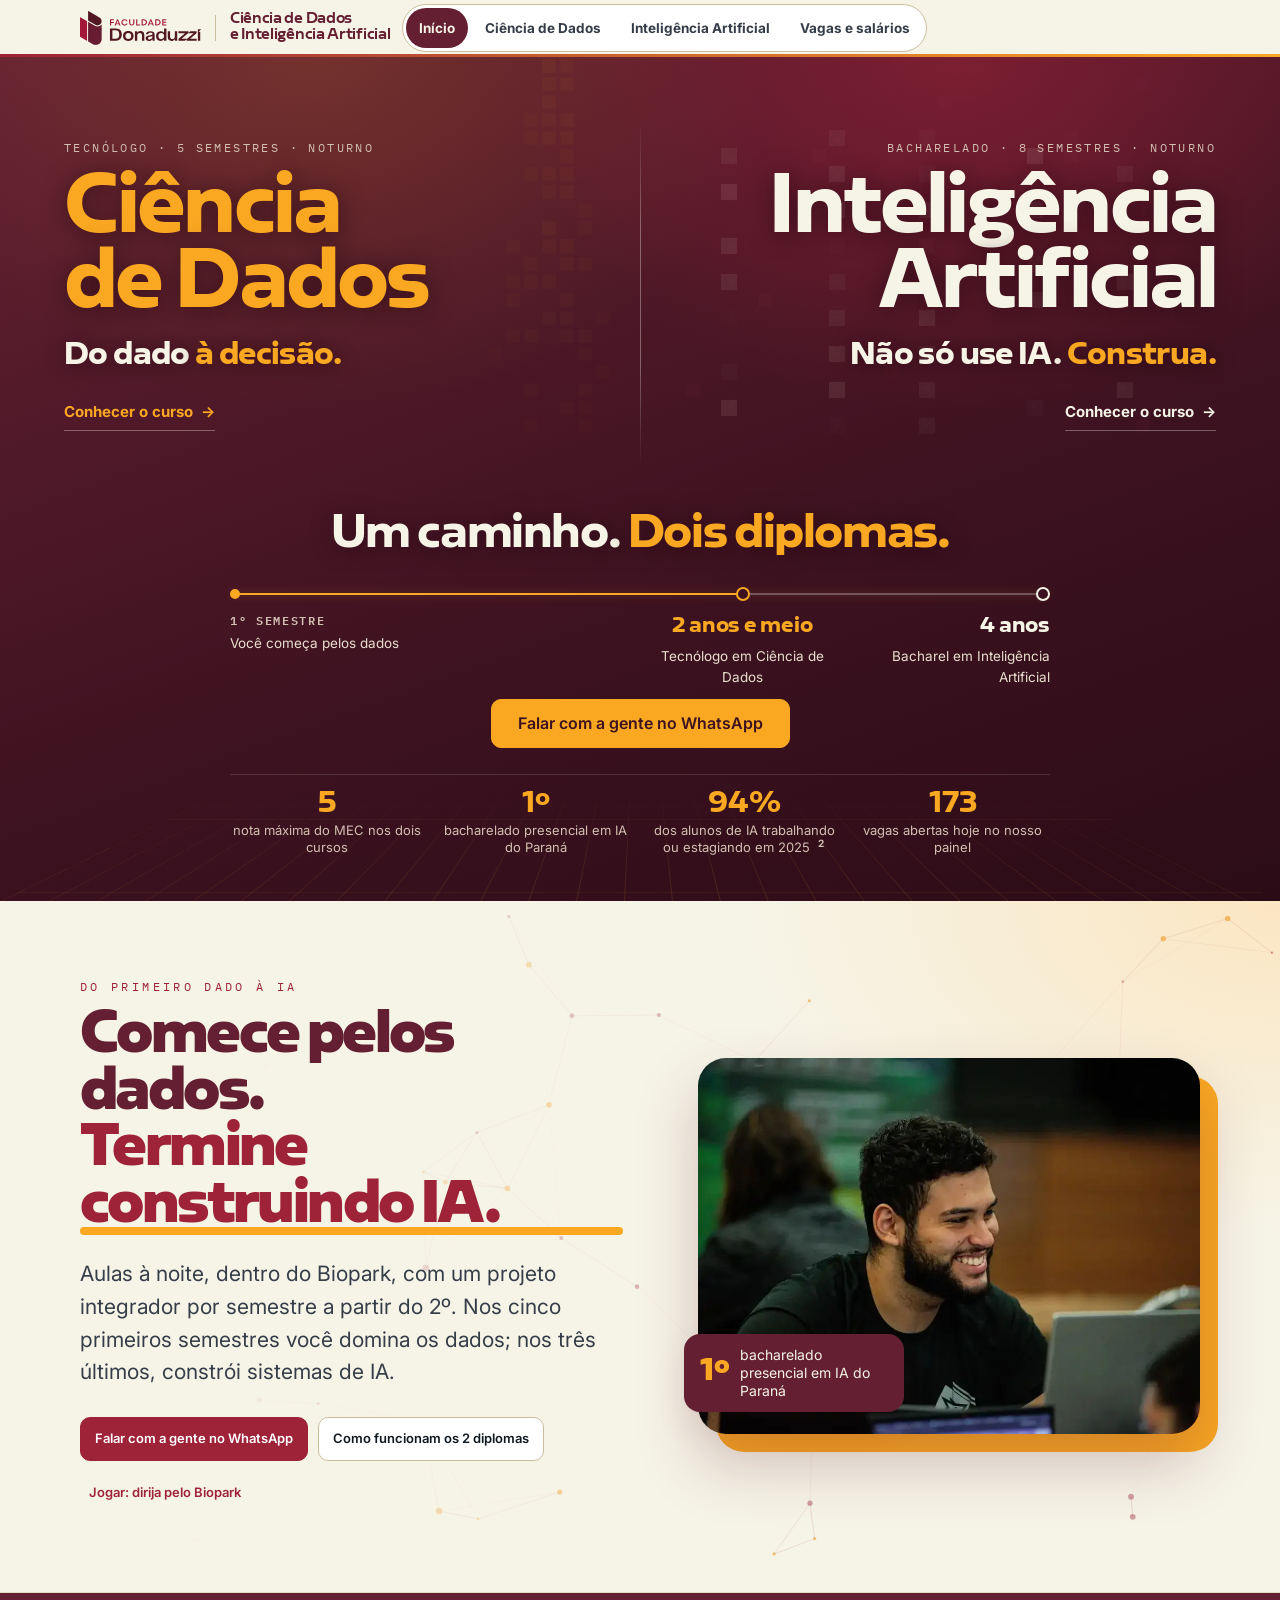
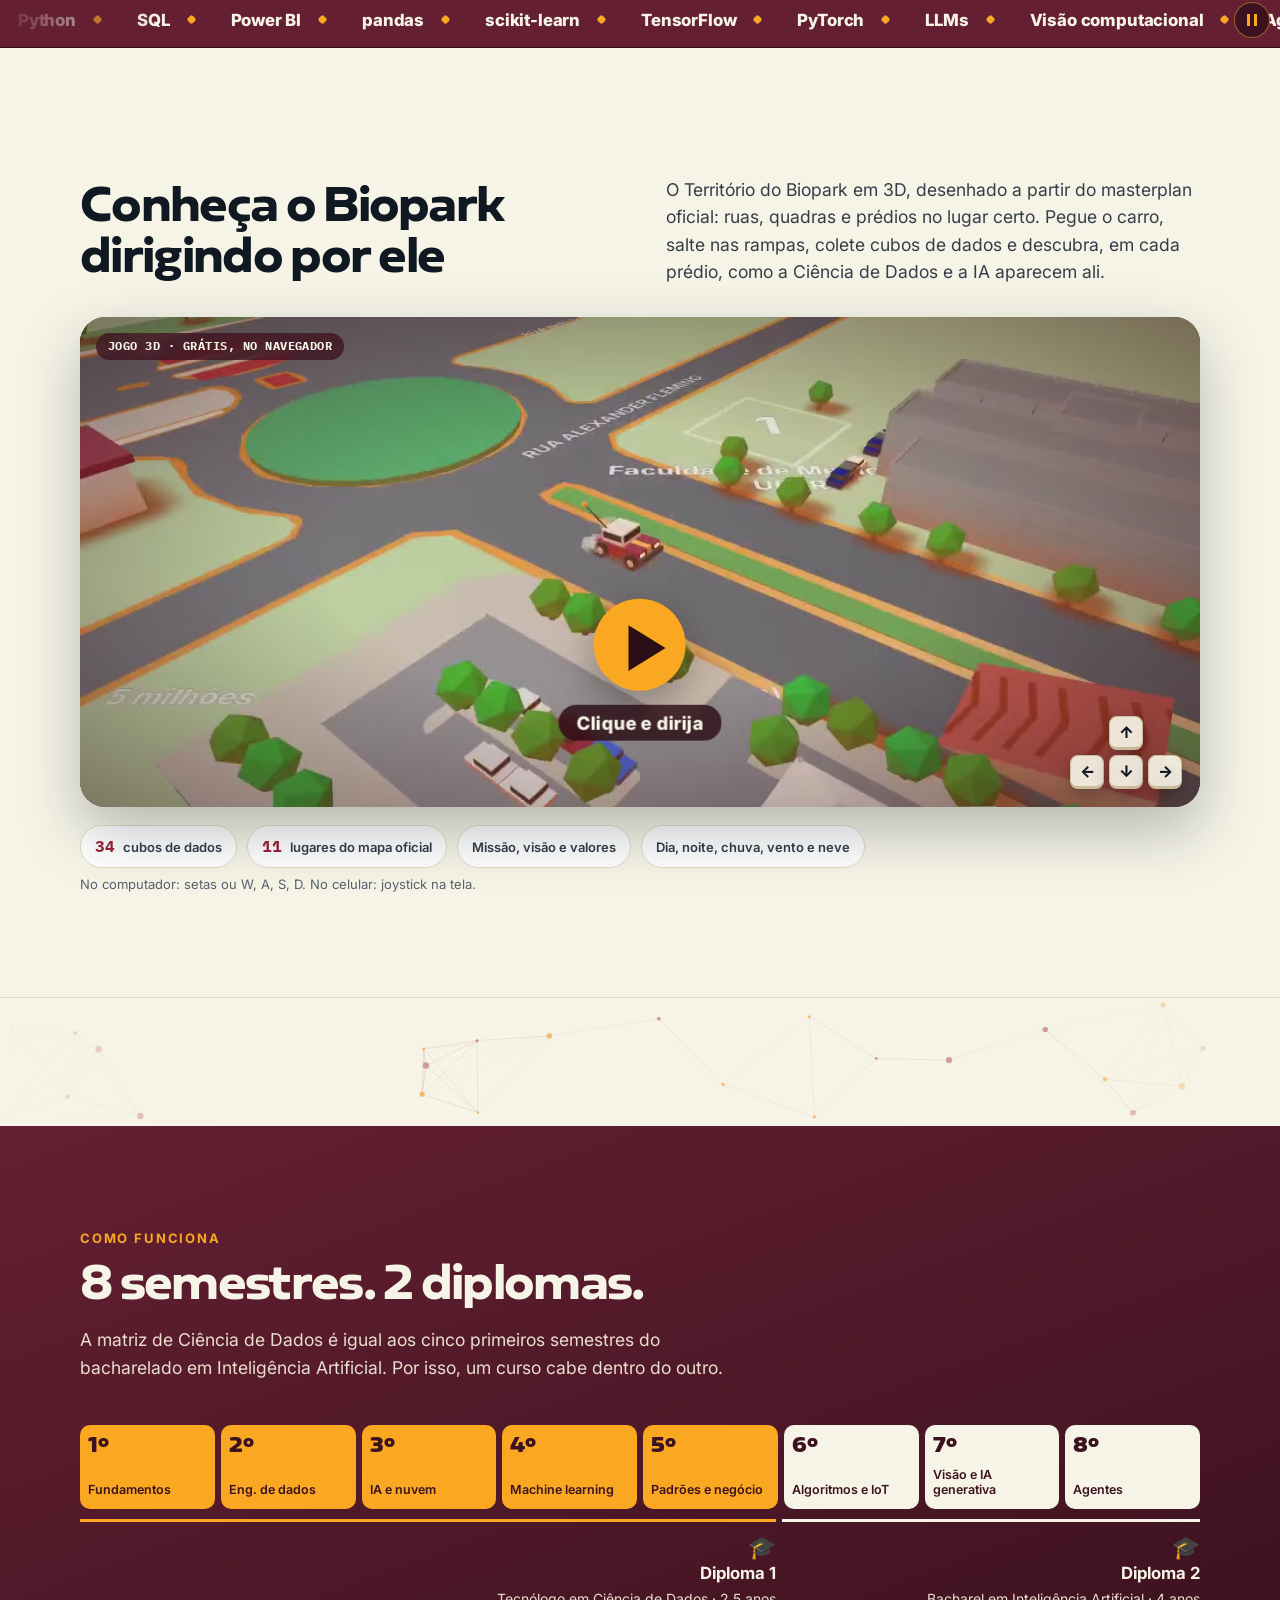
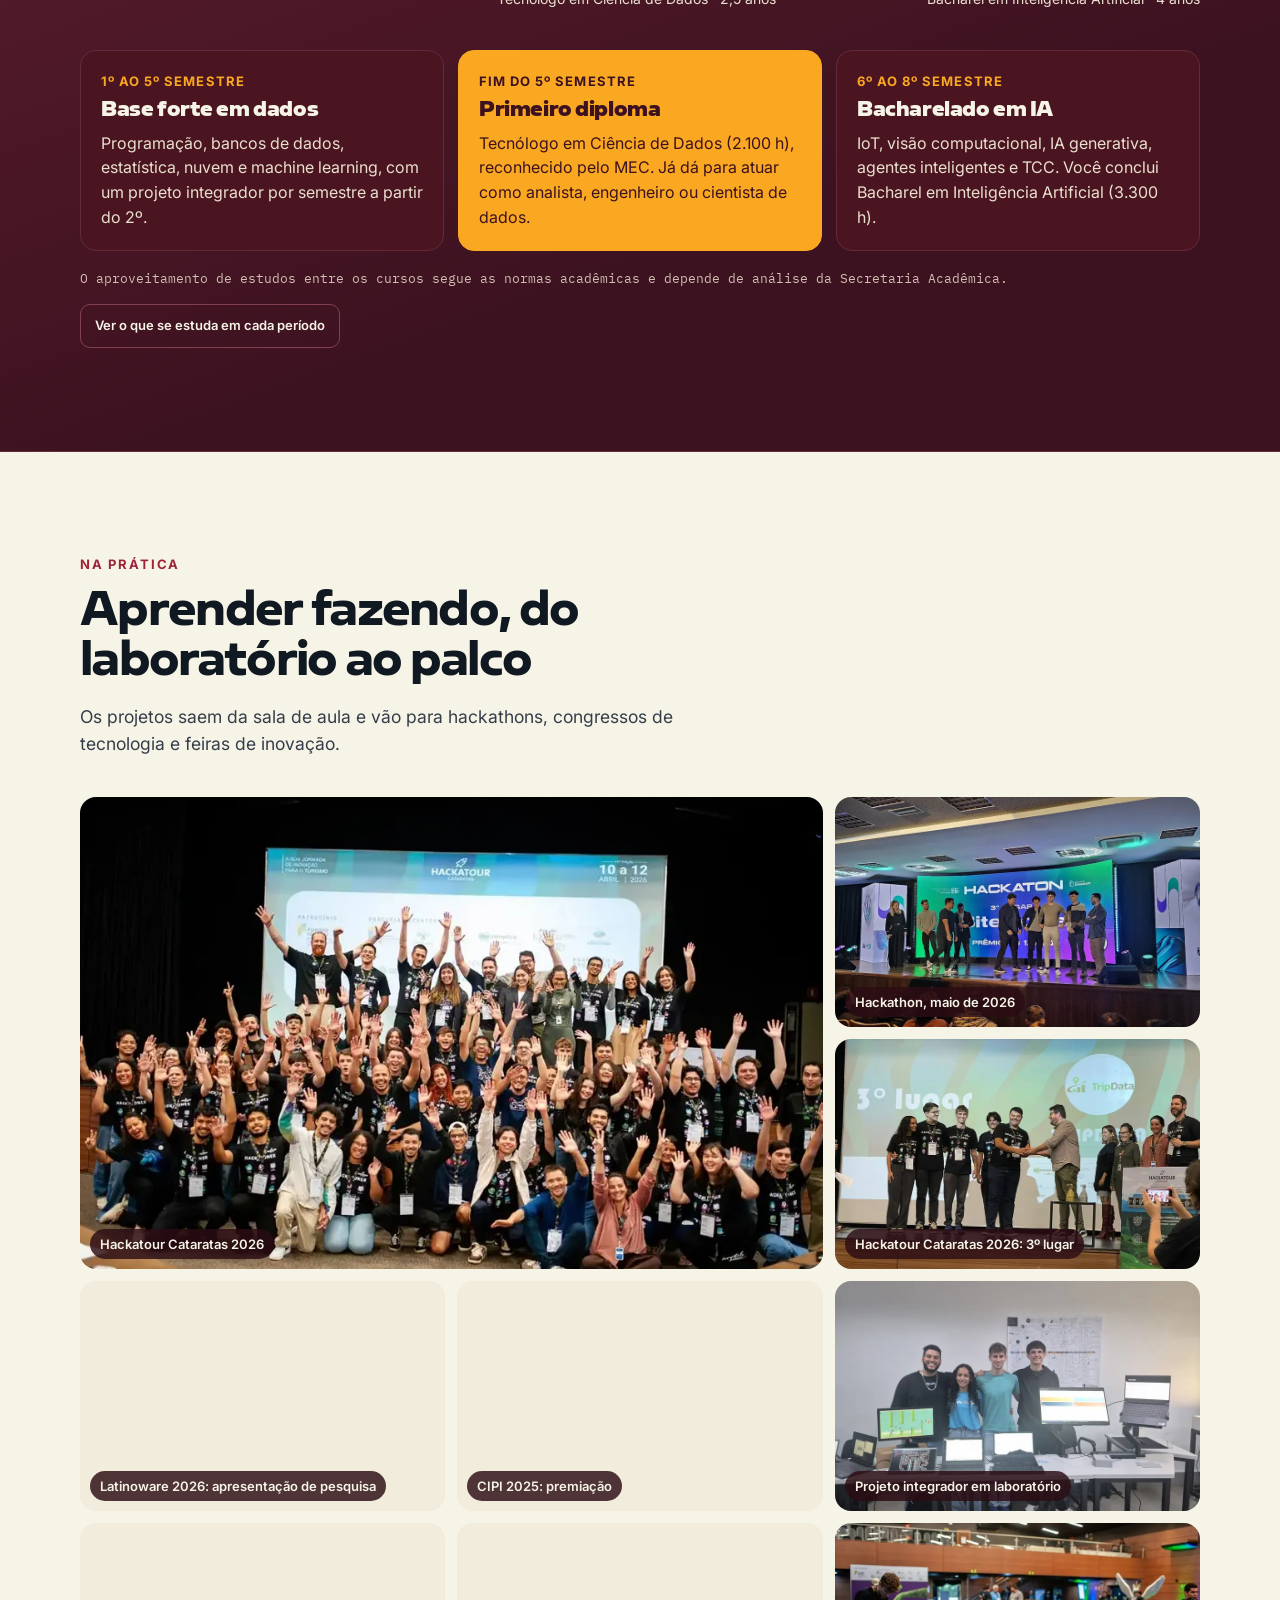
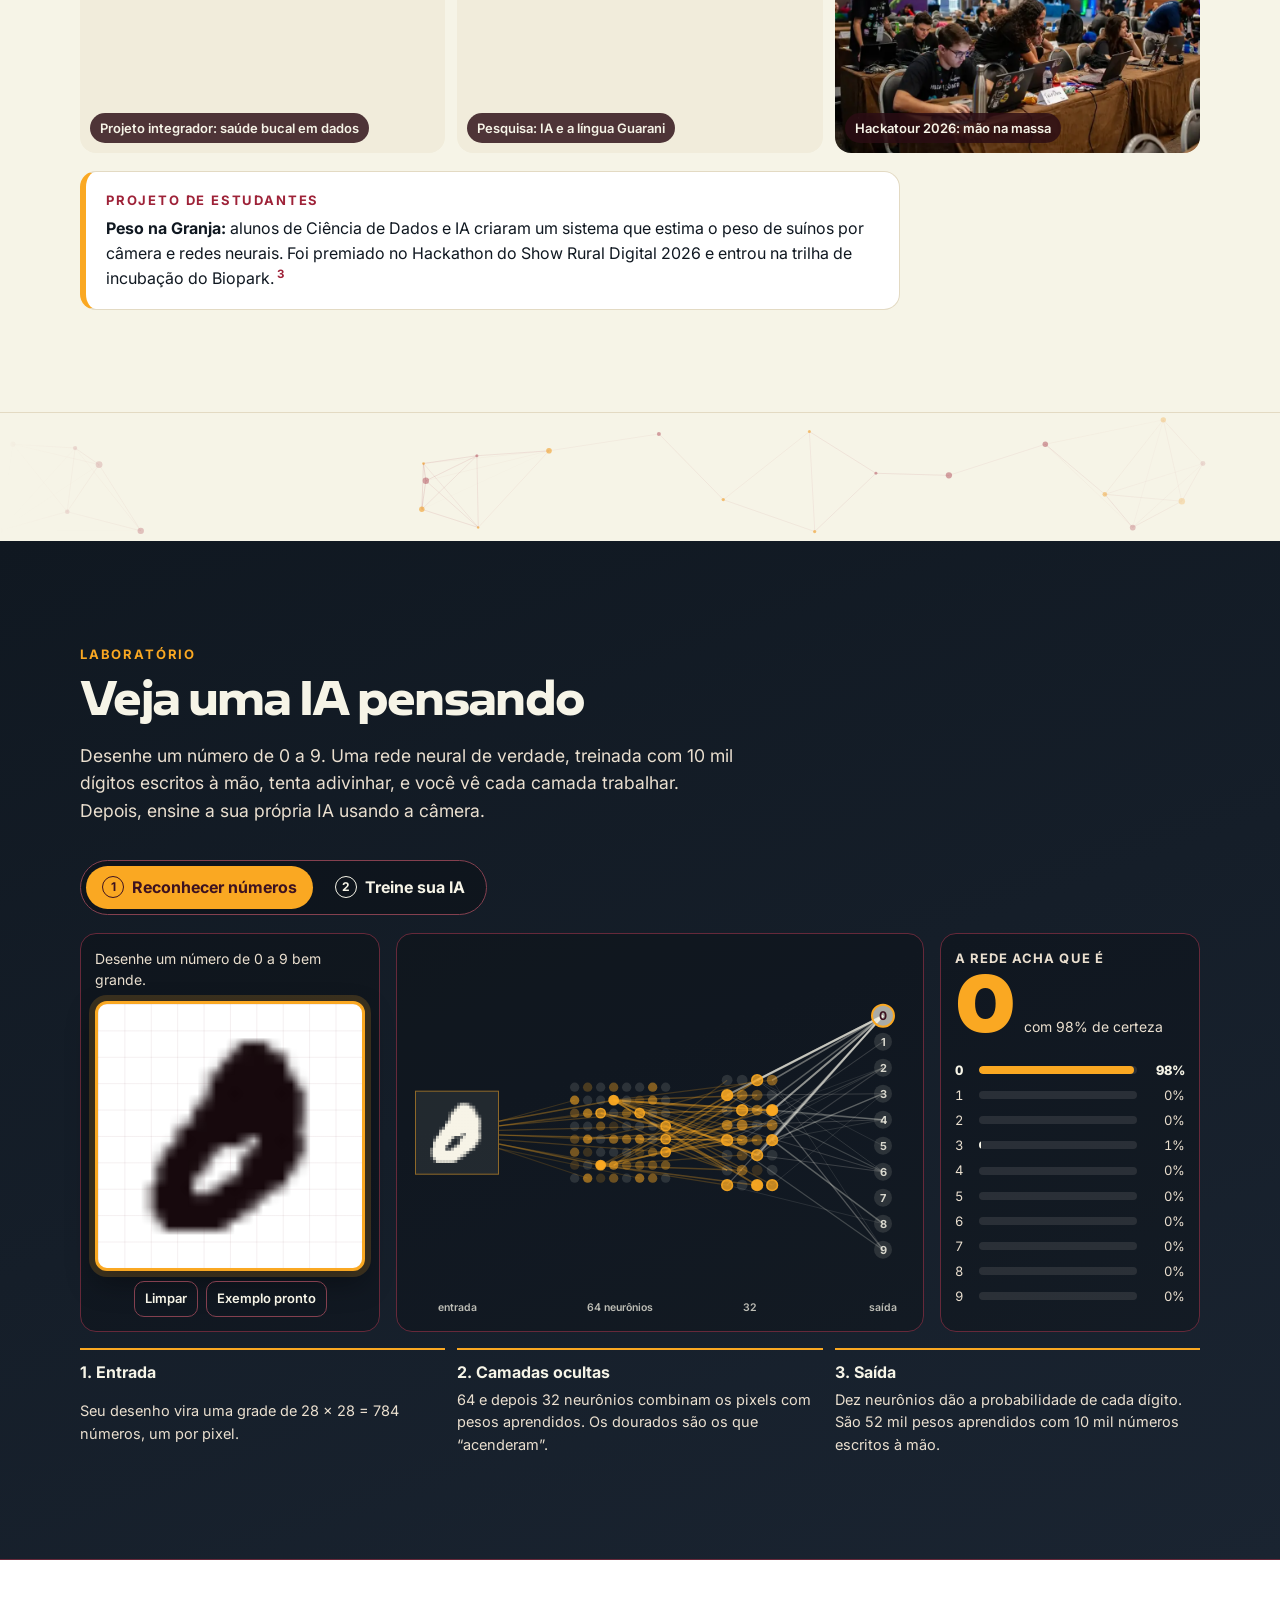
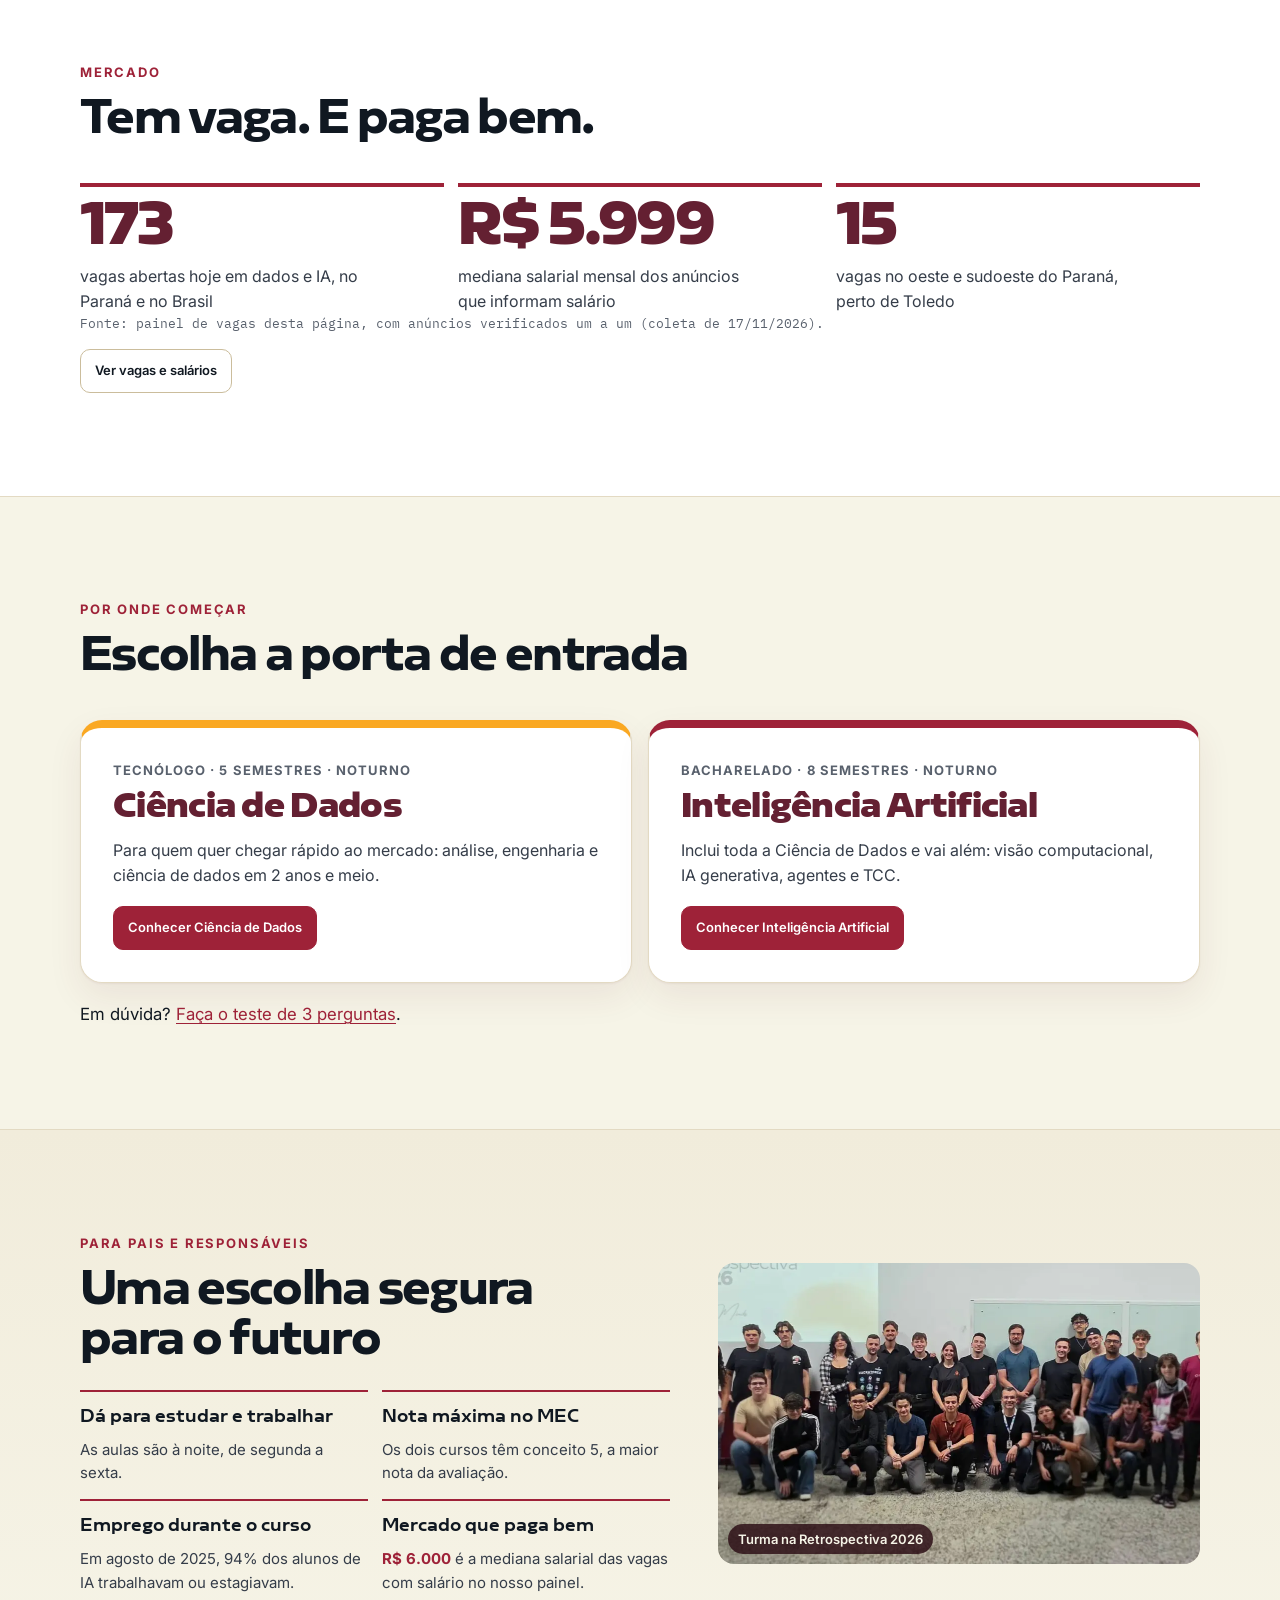
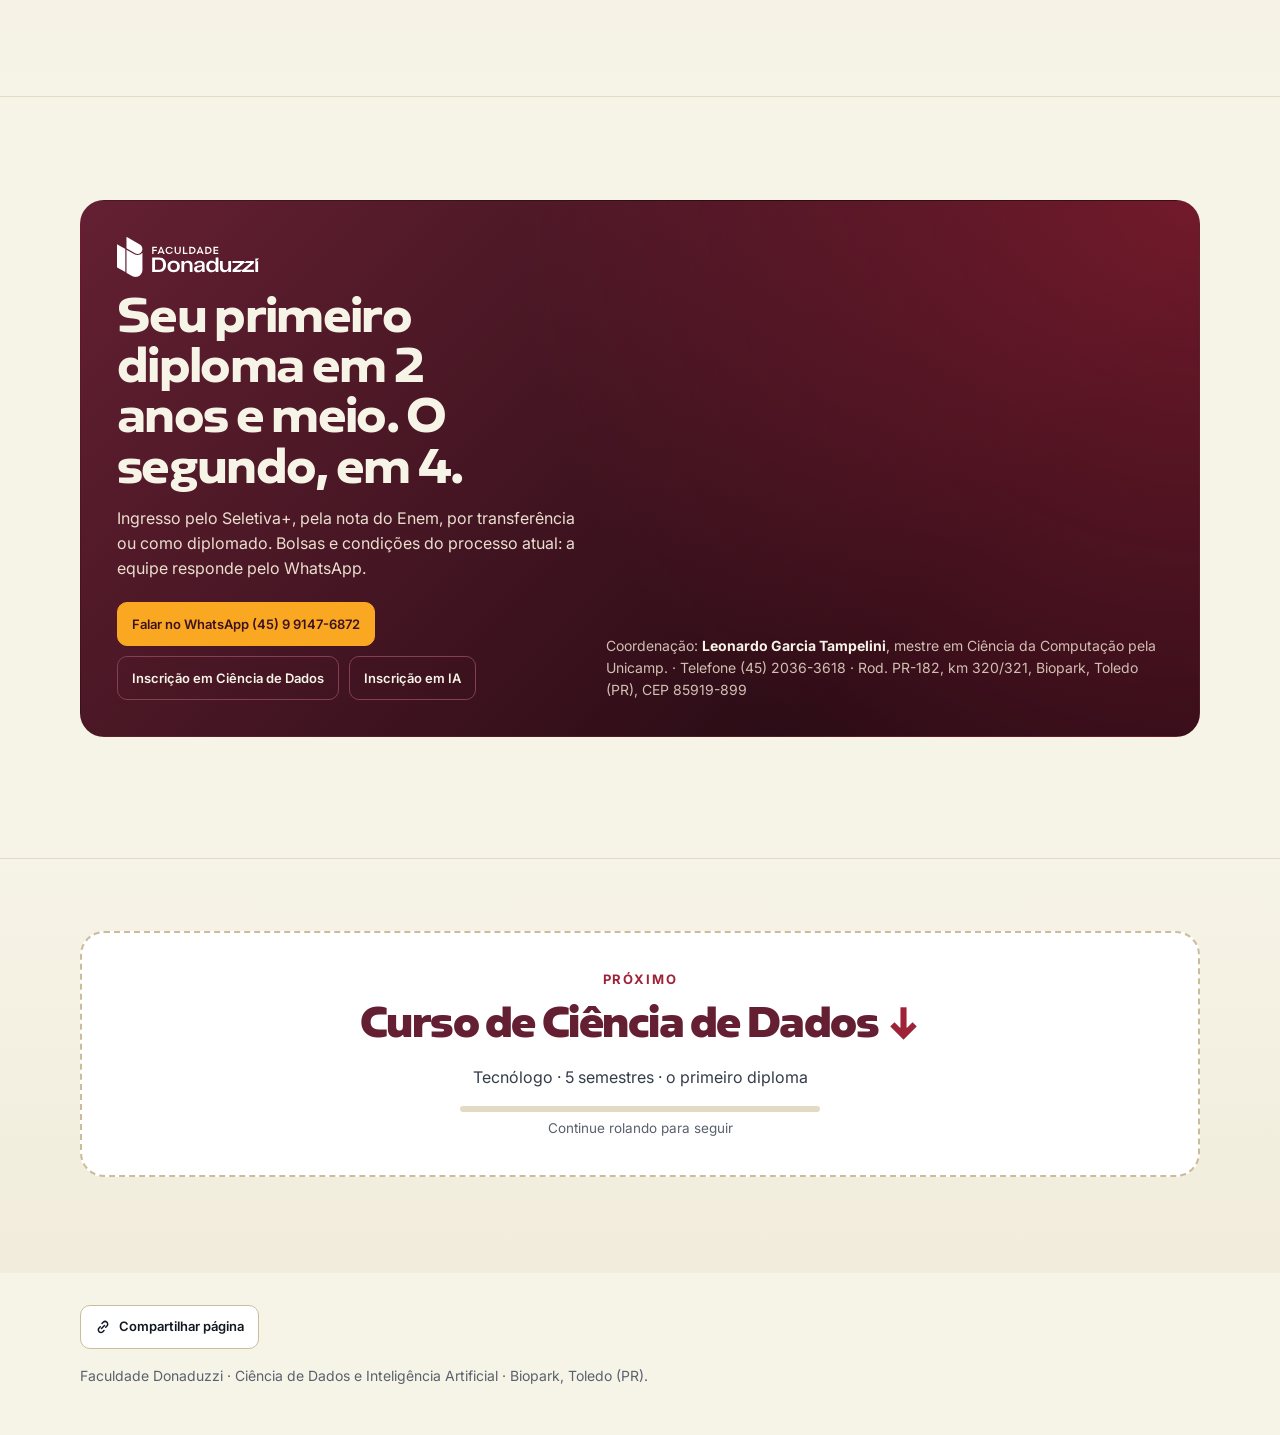
==== index.html @ 1d126971 "Jogo: queijaria Flor da Terra com bosque, parquinho e passarinhos" ====
<!DOCTYPE html>
<html lang="pt-BR">
<head>
<meta charset="utf-8">
<meta name="viewport" content="width=device-width, initial-scale=1, viewport-fit=cover">
<meta name="color-scheme" content="light">
<meta name="theme-color" content="#642032">
<title>Ciência de Dados e IA · Faculdade Donaduzzi: um caminho, dois diplomas</title>
<meta name="description" content="Cursos de Ciência de Dados e Inteligência Artificial da Faculdade Donaduzzi, no Biopark, e um painel de vagas, estágios, bolsas e concursos verificados na área, com salários e metodologia aberta.">
<meta property="og:type" content="website">
<meta property="og:title" content="Um caminho. Dois diplomas. Ciência de Dados e IA na Faculdade Donaduzzi">
<meta property="og:description" content="Tecnólogo em Ciência de Dados em 2 anos e meio e Bacharel em Inteligência Artificial em 4. Aulas à noite no Biopark, em Toledo (PR), e painel de vagas verificadas na área.">
<meta property="og:image" content="assets/img/og-image.jpg">
<meta property="og:image:width" content="1200">
<meta property="og:image:height" content="630">
<meta name="twitter:card" content="summary_large_image">
<link rel="preconnect" href="https://fonts.googleapis.com">
<link rel="preconnect" href="https://fonts.gstatic.com" crossorigin>
<link rel="stylesheet" href="https://fonts.googleapis.com/css2?family=Inter:wght@400..900&family=IBM+Plex+Mono:wght@400;500&display=swap">
<style>
/* Fonte de títulos do manual de marca: Sarun Pro (Stawix Foundry). Textos corridos seguem em Inter. */
@font-face { font-family: "Sarun Pro"; src: url("[data-uri]") format("woff2"); font-weight: 500; font-style: normal; font-display: swap; }
@font-face { font-family: "Sarun Pro"; src: url("[data-uri]") format("woff2"); font-weight: 700; font-style: normal; font-display: swap; }
@font-face { font-family: "Sarun Pro"; src: url("[data-uri]") format("woff2"); font-weight: 800; font-style: normal; font-display: swap; }
@font-face { font-family: "Sarun Pro"; src: url("[data-uri]") format("woff2"); font-weight: 900; font-style: normal; font-display: swap; }
/* Dados & IA · Donaduzzi — tema escuro "sinal"; todos os tokens em :root */
/* Dados & IA · Donaduzzi — tema institucional: creme, vinho e dourado (cores oficiais da Faculdade Donaduzzi).
   Seções com a classe .escuro trocam os mesmos tokens para a versão em vinho. */
:root {
  color-scheme: light;
  --bg: #F6F4E7;            /* creme institucional (manual de marca: P 1-9 C) */
  --surface: #FFFFFF;
  --surface-2: #F1ECDB;
  --ink: #101821;           /* azul-escuro institucional (P 179-16 C) */
  --ink-2: #353D49;
  --muted: #59616D;
  --line: #E3DAC3;
  --line-strong: #CBBD9C;
  --accent: #9E2238;        /* vermelho institucional (P 56-8 C) */
  --accent-ink: #FFFFFF;
  --accent-soft: #F7E4E8;
  --brand: #9E2238;
  --brand-ink: #FFFFFF;
  --brand-wine: #642032;    /* vinho institucional (P 56-16 C) */
  --brand-carmine: #9E2238;
  --brand-cream: #F6F4E7;
  --brand-gold: #FAA822;    /* amarelo das cores complementares (P 10-8 U) */
  --gold-ink: #7A4B00;      /* amarelo escurecido para texto sobre creme (AA) */
  --glow: rgba(158, 34, 56, .12);
  --focus: #1F4FD1;
  --ok: #1E7047;
  --ok-soft: #E2F1E8;
  --warn: #7C5200;
  --warn-soft: #FBEFCF;
  --info: #1E4E86;
  --info-soft: #E4ECF7;
  --neutral-soft: #EFE9D7;
  --danger: #B42318;
  --demo: #6B3FA0;
  --demo-soft: #EFE6F8;
  --cd: #845800;
  --cd-soft: #FBF1D3;
  --ia: #9E2238;
  --ia-soft: #F7E4E8;
  --bar: #9C8A6C;
  --bar-hi: #9E2238;
  --s1: #9E2238;
  --s2: #B07C06;
  --s3: #1E7047;
  --s4: #642032;
  --grid: #E9E1CB;
  --hatch: rgba(43, 26, 30, .35);
  --shadow: 0 1px 2px rgba(100, 32, 50, .06), 0 14px 34px rgba(100, 32, 50, .08);
  --radius: 16px;
  --radius-sm: 10px;
  --f-display: "Sarun Pro", "Inter", "Segoe UI", system-ui, -apple-system, Roboto, Arial, sans-serif;
  --f-body: "Inter", "Segoe UI", system-ui, -apple-system, Roboto, Arial, sans-serif;
  --f-mono: "IBM Plex Mono", ui-monospace, "SFMono-Regular", Menlo, Consolas, monospace;
  --step--1: .8125rem;
  --step-0: 1rem;
  --step-1: 1.1875rem;
  --step-2: 1.5rem;
  --step-3: clamp(1.9rem, 1.3rem + 2.4vw, 3rem);
  --step-4: clamp(2.6rem, 1.4rem + 5.2vw, 5.2rem);
  --gutter: clamp(16px, 4vw, 40px);
  --maxw: 1200px;
}
.escuro, .hx, .cta-box {
  --bg: #3D1220;
  --surface: #4A1520;
  --surface-2: #561A27;
  --ink: #F6F4E7;
  --ink-2: #EADFCF;
  --muted: #D2BFB2;
  --line: #66293A;
  --line-strong: #84404F;
  --accent: #FAA822;
  --accent-ink: #3D1220;
  --accent-soft: #5A2A20;
  --brand: #FAA822;
  --brand-ink: #3D1220;
  --glow: rgba(250, 168, 34, .16);
  --focus: #FAA822;
  --cd: #FAA822;
  --cd-soft: #5A3A1E;
  --ia: #F6F4E7;
  --ia-soft: #5E2232;
  --shadow: 0 18px 40px rgba(0, 0, 0, .3);
  color: var(--ink);
}
:root[data-theme="light"], :root[data-theme="dark"] { color-scheme: light; }

*, *::before, *::after { box-sizing: border-box; }
html { scroll-behavior: smooth; -webkit-text-size-adjust: 100%; }
@media (prefers-reduced-motion: reduce) { html { scroll-behavior: auto; } *, *::before, *::after { transition: none !important; animation: none !important; } }
body {
  margin: 0;
  background: radial-gradient(1100px 520px at 12% -120px, var(--glow), transparent 70%) no-repeat, var(--bg);
  color: var(--ink);
  font-family: var(--f-body);
  font-size: var(--step-0);
  line-height: 1.55;
}
img { max-width: 100%; }
a { color: var(--accent); text-underline-offset: 2px; }
a:hover { text-decoration-thickness: 2px; }
:focus-visible { outline: 3px solid var(--focus); outline-offset: 2px; border-radius: 4px; }
h1, h2, h3, h4 { font-family: var(--f-display); line-height: 1.12; text-wrap: balance; margin: 0; letter-spacing: -.01em; }
h2 { font-size: var(--step-3); font-weight: 800; font-stretch: 105%; }
h3 { font-size: var(--step-1); font-weight: 700; }
p { margin: 0; }
.sr-only { position: absolute !important; width: 1px; height: 1px; padding: 0; margin: -1px; overflow: hidden; clip: rect(0 0 0 0); white-space: nowrap; border: 0; }
.mono { font-family: var(--f-mono); }
.num { font-variant-numeric: tabular-nums; }
.wrap { max-width: var(--maxw); margin-inline: auto; padding-inline: var(--gutter); }

.skip { position: absolute; left: 8px; top: -60px; background: var(--accent); color: var(--accent-ink); padding: 10px 14px; border-radius: var(--radius-sm); z-index: 100; font-weight: 600; }
.skip:focus { top: 8px; }

/* ---------- barra superior */
.topbar {
  position: sticky; top: env(safe-area-inset-top, 0px); z-index: 40;
  background: color-mix(in srgb, var(--bg) 92%, transparent);
  backdrop-filter: saturate(1.2) blur(6px);
  border-bottom: 1px solid var(--line);
}
.topbar .wrap { display: flex; align-items: center; gap: 16px; min-height: 56px; }
.brand { display: flex; align-items: center; gap: 10px; font-family: var(--f-display); font-weight: 800; font-stretch: 110%; color: var(--ink); text-decoration: none; letter-spacing: -.01em; white-space: nowrap; }
.brand svg { flex: none; }
.nav { display: flex; gap: 2px; overflow-x: auto; scrollbar-width: none; margin-left: auto; }
.nav::-webkit-scrollbar { display: none; }
.nav a { color: var(--ink-2); text-decoration: none; font-size: var(--step--1); font-weight: 600; padding: 8px 10px; border-radius: var(--radius-sm); white-space: nowrap; }
.nav a:hover { background: var(--surface-2); color: var(--ink); }
@media (max-width: 860px) { .nav { display: none; } }

/* ---------- faixa demo / avisos */
.demo-banner {
  background: repeating-linear-gradient(135deg, var(--demo-soft) 0 14px, var(--surface) 14px 28px);
  border-bottom: 2px solid var(--demo);
  color: var(--ink);
}
.demo-banner .wrap { display: flex; flex-wrap: wrap; align-items: center; gap: 10px 16px; padding-block: 10px; }
.demo-banner strong { color: var(--demo); font-family: var(--f-display); letter-spacing: .06em; text-transform: uppercase; }
.notice { display: flex; gap: 10px; align-items: flex-start; padding: 12px 14px; border-radius: var(--radius-sm); border: 1px solid var(--line); background: var(--surface); font-size: var(--step--1); color: var(--ink-2); }
.notice.warn { background: var(--warn-soft); border-color: color-mix(in srgb, var(--warn) 35%, transparent); color: var(--ink); }
.notice.info { background: var(--info-soft); border-color: color-mix(in srgb, var(--info) 30%, transparent); color: var(--ink); }
.notice svg { flex: none; margin-top: 2px; }

/* ---------- botões */
.btn {
  display: inline-flex; align-items: center; justify-content: center; gap: 8px;
  font: 600 var(--step--1)/1.2 var(--f-body);
  padding: 10px 14px; min-height: 44px;
  border-radius: var(--radius-sm); border: 1px solid var(--line-strong);
  background: var(--surface); color: var(--ink); cursor: pointer; text-decoration: none;
}
.btn:hover { border-color: var(--ink-2); }
.btn.primary { background: var(--brand); border-color: var(--brand); color: var(--brand-ink); }
.btn.primary:hover { filter: brightness(1.08); }
.btn.ghost { background: transparent; border-color: transparent; color: var(--accent); padding-inline: 8px; }
.btn.ghost:hover { background: var(--surface-2); }
.btn.small { min-height: 36px; padding: 6px 10px; }
.btn[disabled] { opacity: .5; cursor: not-allowed; }

/* ---------- hero */
.hero { padding-block: clamp(28px, 5vw, 56px) clamp(24px, 4vw, 40px); border-bottom: 1px solid var(--line); background: transparent; }
.hero-grid { display: grid; gap: clamp(20px, 4vw, 48px); grid-template-columns: 1fr; align-items: start; }
@media (min-width: 960px) { .hero-grid { grid-template-columns: minmax(0, 1.55fr) minmax(0, 1fr); } }
.eyebrow { font-family: var(--f-mono); font-size: var(--step--1); color: var(--accent); letter-spacing: .04em; text-transform: uppercase; font-weight: 500; }
.hero h1 { font-size: var(--step-4); font-weight: 800; font-stretch: 112%; margin-top: 10px; letter-spacing: -.02em; }
.hero h1 .big { color: var(--accent); }
.lede { margin-top: 16px; max-width: 62ch; font-size: var(--step-1); color: var(--ink-2); line-height: 1.5; }
.hero-actions { display: flex; flex-wrap: wrap; gap: 10px; margin-top: 22px; }
.boletim {
  background: var(--surface); border: 1px solid var(--line); border-radius: var(--radius); box-shadow: var(--shadow);
  padding: 18px 18px 14px;
}
.boletim h2 { font-size: var(--step-1); font-weight: 700; font-stretch: 100%; }
.boletim dl { display: grid; grid-template-columns: 1fr auto; gap: 8px 16px; margin: 12px 0 0; font-size: var(--step--1); }
.boletim dt { color: var(--muted); }
.boletim dd { margin: 0; text-align: right; font-weight: 600; font-variant-numeric: tabular-nums; }
.boletim .rule-top { border-top: 1px dashed var(--line); padding-top: 8px; }
.boletim .stamp { margin-top: 12px; font-family: var(--f-mono); font-size: 12px; color: var(--muted); }

/* ---------- seções */
section.block { padding-block: clamp(36px, 6vw, 72px); border-bottom: 1px solid var(--line); scroll-margin-top: 64px; }
.section-head { display: grid; gap: 10px; margin-bottom: 24px; max-width: 75ch; }
.section-head p { color: var(--ink-2); }
.kicker { font-family: var(--f-mono); font-size: 12px; color: var(--muted); letter-spacing: .06em; text-transform: uppercase; }

/* ---------- indicadores */
.kpis { display: grid; gap: 12px; grid-template-columns: repeat(auto-fit, minmax(min(100%, 170px), 1fr)); }
.kpi { background: var(--surface); border: 1px solid var(--line); border-radius: var(--radius); padding: 14px 16px; display: grid; gap: 4px; align-content: start; }
.kpi .k-label { font-size: var(--step--1); color: var(--ink-2); font-weight: 600; }
.kpi .k-value { font-family: var(--f-display); font-size: 2rem; font-weight: 800; font-stretch: 105%; line-height: 1.1; font-variant-numeric: tabular-nums; }
.kpi .k-note { font-size: 12.5px; color: var(--muted); }
.kpi.money .k-value { font-size: 1.6rem; }
.kpi.feature { border-color: var(--accent); background: linear-gradient(180deg, var(--accent-soft), var(--surface) 70%); }
.kpi-group-title { font-family: var(--f-mono); font-size: 12px; text-transform: uppercase; letter-spacing: .06em; color: var(--muted); margin: 22px 0 10px; }
.bar-inline { height: 6px; border-radius: 3px; background: var(--grid); overflow: hidden; margin-top: 6px; }
.bar-inline > span { display: block; height: 100%; background: var(--ok); border-radius: 3px; }

/* ---------- painel de vagas */
.board { display: grid; gap: 20px; grid-template-columns: minmax(0, 1fr); }
.board > * { min-width: 0; }
@media (min-width: 1024px) { .board { grid-template-columns: 290px minmax(0, 1fr); align-items: start; } }
.filters { background: var(--surface); border: 1px solid var(--line); border-radius: var(--radius); }
@media (min-width: 1024px) { .filters { position: sticky; top: calc(env(safe-area-inset-top, 0px) + 68px); max-height: calc(100vh - 84px); overflow: auto; } }
.filters > summary { list-style: none; cursor: pointer; padding: 14px 16px; font-weight: 700; display: flex; justify-content: space-between; align-items: center; gap: 8px; }
.filters > summary::-webkit-details-marker { display: none; }
.filters > summary .count-pill { font-family: var(--f-mono); font-size: 12px; background: var(--accent-soft); color: var(--ink); padding: 2px 8px; border-radius: 99px; }
.filters-body { padding: 0 16px 16px; display: grid; gap: 16px; }
.field { display: grid; gap: 6px; }
.field > label, .field > .flabel, fieldset legend { font-size: var(--step--1); font-weight: 700; color: var(--ink); padding: 0; }
fieldset { border: 0; margin: 0; padding: 0; display: grid; gap: 4px; }
input[type="search"], select {
  width: 100%; min-height: 44px; padding: 8px 10px; border-radius: var(--radius-sm);
  border: 1px solid var(--line-strong); background: var(--surface); color: var(--ink); font: inherit; font-size: 15px;
}
.checks { display: grid; gap: 2px; }
.check { display: flex; align-items: center; gap: 8px; min-height: 32px; font-size: 14.5px; cursor: pointer; }
.check input { width: 18px; height: 18px; accent-color: var(--accent); margin: 0; flex: none; }
.check .c { margin-left: auto; font-family: var(--f-mono); font-size: 12px; color: var(--muted); }
.filters-actions { display: flex; gap: 8px; flex-wrap: wrap; }

.results-bar { display: flex; flex-wrap: wrap; gap: 10px 16px; align-items: center; justify-content: space-between; margin-bottom: 14px; }
.results-bar .rcount { font-weight: 700; }
.results-bar .rcount small { font-weight: 400; color: var(--muted); }
.results-tools { display: flex; flex-wrap: wrap; gap: 8px; align-items: center; }
.results-tools select { width: auto; min-width: min(100%, 210px); }
.chips-active { display: flex; flex-wrap: wrap; gap: 6px; margin-bottom: 12px; }
.chip-x { display: inline-flex; align-items: center; gap: 6px; font-size: 13px; padding: 4px 6px 4px 10px; border-radius: 99px; border: 1px solid var(--line-strong); background: var(--surface); color: var(--ink); cursor: pointer; min-height: 32px; }
.chip-x:hover { border-color: var(--ink-2); }

.jobs { display: grid; gap: 12px; }
.job { background: var(--surface); border: 1px solid var(--line); border-radius: var(--radius); padding: 16px; display: grid; gap: 10px; }
.job.is-closed { opacity: .7; }
.job-top { display: flex; flex-wrap: wrap; gap: 6px; align-items: center; }
.job h3 { font-size: 1.15rem; font-weight: 700; font-stretch: 100%; }
.job .org { color: var(--ink-2); font-size: 15px; display: flex; flex-wrap: wrap; gap: 4px 10px; }
.job .org span + span::before { content: "·"; margin-right: 10px; color: var(--line-strong); }
.pay { display: flex; flex-wrap: wrap; align-items: baseline; gap: 6px 10px; }
.pay .val { font-family: var(--f-display); font-weight: 800; font-size: 1.3rem; font-variant-numeric: tabular-nums; }
.pay .per { color: var(--muted); font-size: 14px; }
.pay .none { color: var(--muted); font-size: 14px; font-style: italic; }
.facts { display: grid; gap: 6px 16px; grid-template-columns: repeat(auto-fill, minmax(min(100%, 140px), 1fr)); margin: 0; font-size: 14px; }
.facts div { display: grid; gap: 1px; }
.facts dt { color: var(--muted); font-size: 12.5px; }
.facts dd { margin: 0; font-weight: 600; }
.tags { display: flex; flex-wrap: wrap; gap: 6px; }
.tag { font-size: 12.5px; padding: 3px 8px; border-radius: 99px; background: var(--surface-2); color: var(--ink-2); border: 1px solid var(--line); white-space: nowrap; }
.tag.tech { font-family: var(--f-mono); font-size: 12px; }
.pill { display: inline-flex; align-items: center; gap: 5px; font-size: 12.5px; font-weight: 700; padding: 3px 9px; border-radius: 99px; border: 1px solid transparent; white-space: nowrap; }
.pill svg { flex: none; }
.pill.ok { background: var(--ok-soft); color: var(--ink); border-color: color-mix(in srgb, var(--ok) 55%, transparent); }
.pill.soon { background: var(--info-soft); color: var(--ink); border-color: color-mix(in srgb, var(--info) 45%, transparent); }
.pill.check { background: var(--warn-soft); color: var(--ink); border-color: color-mix(in srgb, var(--warn) 45%, transparent); }
.pill.closed { background: var(--neutral-soft); color: var(--ink-2); border-color: var(--line-strong); }
.pill.hot { background: var(--warn-soft); color: var(--ink); border-color: color-mix(in srgb, var(--warn) 45%, transparent); }
.pill.demo { background: var(--demo-soft); color: var(--ink); border-color: var(--demo); }
.pill.lvl { background: transparent; border-color: var(--line-strong); color: var(--ink-2); font-weight: 600; }
.job details { font-size: 14px; }
.job details summary { cursor: pointer; color: var(--accent); font-weight: 600; min-height: 32px; display: inline-flex; align-items: center; }
.job details ul { margin: 6px 0 0; padding-left: 18px; }
.job details p { margin-top: 6px; color: var(--ink-2); }
.job-actions { display: flex; flex-wrap: wrap; gap: 8px; align-items: center; }
.job-actions .src { font-size: 12.5px; color: var(--muted); margin-left: auto; }
.more { display: flex; justify-content: center; margin-top: 16px; }
.state { padding: 28px 20px; border: 1px dashed var(--line-strong); border-radius: var(--radius); text-align: center; color: var(--ink-2); display: grid; gap: 10px; justify-items: center; background: var(--surface); }
.state h3 { font-size: 1.1rem; }
.skeleton { height: 120px; border-radius: var(--radius); background: linear-gradient(90deg, var(--surface-2), var(--surface), var(--surface-2)); background-size: 200% 100%; animation: sk 1.4s linear infinite; }
@keyframes sk { to { background-position: -200% 0; } }

/* ---------- dashboard */
.dash-controls { display: flex; flex-wrap: wrap; gap: 10px 16px; align-items: center; justify-content: space-between; margin-bottom: 18px; }
.seg { display: inline-flex; border: 1px solid var(--line-strong); border-radius: var(--radius-sm); overflow: hidden; }
.seg button { font: 600 13.5px/1 var(--f-body); padding: 10px 12px; min-height: 40px; border: 0; background: var(--surface); color: var(--ink-2); cursor: pointer; }
.seg button[aria-pressed="true"] { background: var(--brand); color: var(--brand-ink); }
.seg button + button { border-left: 1px solid var(--line-strong); }
.salary-hero { display: grid; gap: 12px; grid-template-columns: repeat(auto-fill, minmax(min(100%, 280px), 1fr)); margin-bottom: 18px; }
.sal-card { background: var(--surface); border: 1px solid var(--line); border-radius: var(--radius); padding: 16px; display: grid; gap: 10px; }
.sal-card h3 { font-size: 1rem; }
.sal-card .stats { display: grid; grid-template-columns: repeat(2, 1fr); gap: 8px 12px; margin: 0; }
.sal-card .stats dt { font-size: 12.5px; color: var(--muted); }
.sal-card .stats dd { margin: 0; font-family: var(--f-display); font-weight: 800; font-size: 1.25rem; font-variant-numeric: tabular-nums; }
.sal-card .n { font-family: var(--f-mono); font-size: 12px; color: var(--muted); }
.charts { display: grid; gap: 16px; grid-template-columns: repeat(auto-fill, minmax(min(100%, 520px), 1fr)); }
.chart { background: var(--surface); border: 1px solid var(--line); border-radius: var(--radius); padding: 16px; margin: 0; display: grid; gap: 10px; align-content: start; min-width: 0; }
.chart.wide { grid-column: 1 / -1; }
.chart figcaption { display: grid; gap: 4px; }
.chart figcaption h3 { font-size: 1.05rem; }
.chart figcaption p { font-size: 13.5px; color: var(--muted); }
.chart .plot { position: relative; overflow-x: auto; }
.chart .plot svg { display: block; width: 100%; height: auto; overflow: visible; }
.chart-foot svg, .small-n svg { width: 14px; height: 14px; flex: none; }
.chart svg text { fill: var(--ink-2); font-family: var(--f-body); font-size: 12.5px; }
.chart svg text.val { fill: var(--ink); font-weight: 600; font-variant-numeric: tabular-nums; }
.chart svg text.axis { fill: var(--muted); font-size: 11.5px; }
.chart svg .gridline { stroke: var(--grid); stroke-width: 1; }
.chart svg .baseline { stroke: var(--line-strong); stroke-width: 1; }
.chart svg .bar { cursor: default; }
.chart svg .hit { fill: transparent; cursor: pointer; }
.chart svg .hit:focus { outline: none; }
.chart svg .hit:focus-visible + .bar, .chart svg g.row:hover .bar, .chart svg g.row.is-active .bar { filter: brightness(1.12); }
.chart svg g.row.is-active text.lbl { fill: var(--ink); font-weight: 700; }
.legend { display: flex; flex-wrap: wrap; gap: 6px 14px; font-size: 13px; color: var(--ink-2); }
.legend span { display: inline-flex; align-items: center; gap: 6px; }
.legend i { width: 12px; height: 12px; border-radius: 3px; display: inline-block; }
.legend i.hatch { background: repeating-linear-gradient(45deg, var(--s1) 0 3px, var(--surface) 3px 6px); border: 1px solid var(--s1); }
.chart-foot { display: flex; flex-wrap: wrap; gap: 8px; align-items: center; justify-content: space-between; }
.small-n { font-size: 12.5px; color: var(--warn); display: inline-flex; gap: 6px; align-items: center; }
.tbl-wrap { overflow-x: auto; border: 1px solid var(--line); border-radius: var(--radius-sm); }
table.data { width: 100%; border-collapse: collapse; font-size: 13.5px; font-variant-numeric: tabular-nums; }
table.data caption { text-align: left; padding: 8px 10px; font-weight: 700; }
table.data th, table.data td { padding: 7px 10px; border-bottom: 1px solid var(--line); text-align: left; vertical-align: top; }
table.data th { background: var(--surface-2); font-weight: 700; color: var(--ink); }
table.data td.r, table.data th.r { text-align: right; }
.tooltip {
  position: fixed; z-index: 60; pointer-events: none; max-width: 280px;
  background: var(--ink); color: var(--bg); border-radius: var(--radius-sm); padding: 8px 10px; font-size: 13px; line-height: 1.4;
  box-shadow: 0 6px 18px rgba(0,0,0,.2);
}
.tooltip b { display: block; margin-bottom: 2px; }

/* ---------- textos longos */
.prose { max-width: 70ch; display: grid; gap: 14px; }
.prose p, .prose li { color: var(--ink-2); }
.why-grid { display: grid; gap: 16px; grid-template-columns: repeat(auto-fill, minmax(min(100%, 340px), 1fr)); }
.why { background: var(--surface); border: 1px solid var(--line); border-radius: var(--radius); padding: 18px; display: grid; gap: 10px; align-content: start; }
.why h3 { font-size: 1.1rem; }
.why p, .why li { font-size: 15px; color: var(--ink-2); }
.why ul { margin: 0; padding-left: 18px; display: grid; gap: 6px; }
.why .figure { font-family: var(--f-display); font-weight: 800; font-size: 1.6rem; color: var(--accent); font-variant-numeric: tabular-nums; }
.src-note { font-size: 12.5px; color: var(--muted); font-family: var(--f-mono); }

/* ---------- comparação */
table.compare { width: 100%; border-collapse: separate; border-spacing: 0; font-size: 14.5px; min-width: 720px; }
table.compare th, table.compare td { padding: 12px 14px; border-bottom: 1px solid var(--line); vertical-align: top; text-align: left; }
table.compare thead th { font-family: var(--f-display); font-size: 1.05rem; background: var(--surface-2); position: sticky; top: 0; }
table.compare tbody th { width: 18%; font-weight: 700; color: var(--ink); background: var(--surface); }
table.compare td { background: var(--surface); color: var(--ink-2); }
table.compare td.both { background: var(--accent-soft); color: var(--ink); }
table.compare ul { margin: 0; padding-left: 16px; }
.compare-wrap { overflow-x: auto; border: 1px solid var(--line); border-radius: var(--radius); }

/* ---------- trilhas */
.paths { display: grid; gap: 16px; }
.path { background: var(--surface); border: 1px solid var(--line); border-radius: var(--radius); padding: 18px; display: grid; gap: 14px; }
.path h3 { font-size: 1.1rem; }
.steps { list-style: none; margin: 0; padding: 0; display: grid; gap: 10px; grid-template-columns: 1fr; counter-reset: st; }
@media (min-width: 760px) { .steps { grid-template-columns: repeat(var(--n, 3), minmax(0, 1fr)); } }
.steps li { position: relative; border: 1px solid var(--line); border-radius: var(--radius-sm); padding: 12px 12px 12px 14px; background: var(--bg); display: grid; gap: 6px; align-content: start; }
.steps li .st-name { font-weight: 700; }
.steps li .st-n { font-family: var(--f-mono); font-size: 12.5px; color: var(--muted); }
.steps li .st-ex { font-size: 13.5px; }
@media (min-width: 760px) {
  .steps li:not(:last-child)::after { content: ""; position: absolute; right: -9px; top: 50%; width: 8px; height: 8px; border-top: 2px solid var(--line-strong); border-right: 2px solid var(--line-strong); transform: translateY(-50%) rotate(45deg); }
}

/* ---------- metodologia */
.method-grid { display: grid; gap: 16px; grid-template-columns: repeat(auto-fill, minmax(min(100%, 360px), 1fr)); }
.method { background: var(--surface); border: 1px solid var(--line); border-radius: var(--radius); padding: 18px; display: grid; gap: 10px; align-content: start; }
.method h3 { font-size: 1.05rem; }
.method ul, .method ol { margin: 0; padding-left: 18px; display: grid; gap: 6px; font-size: 14.5px; color: var(--ink-2); }
.method p { font-size: 14.5px; color: var(--ink-2); }
.srclist { columns: 2 260px; font-size: 13.5px; }

footer.site { padding-block: 32px 48px; color: var(--muted); font-size: 14px; }
footer.site .wrap { display: grid; gap: 16px; }
.foot-actions { display: flex; flex-wrap: wrap; gap: 8px; }
.toast { position: fixed; left: 50%; bottom: calc(20px + env(safe-area-inset-bottom, 0px)); transform: translateX(-50%); background: var(--ink); color: var(--bg); padding: 10px 16px; border-radius: 99px; font-size: 14px; z-index: 80; max-width: calc(100% - 32px); }
.share-fallback { display: flex; gap: 8px; flex-wrap: wrap; align-items: center; }
.share-fallback input { flex: 1 1 240px; min-height: 40px; padding: 6px 10px; border-radius: var(--radius-sm); border: 1px solid var(--line-strong); background: var(--surface); color: var(--ink); font: 13px var(--f-mono); }

/* ---------- impressão / PDF */
@media print {
  :root { color-scheme: light; --bg: #fff; --surface: #fff; --surface-2: #f2f2f2; --ink: #000; --ink-2: #222; --muted: #444; --line: #bbb; --accent: #0d4f37; --accent-soft: #eef5f1; }
  .topbar, .filters, .results-tools, .more, .hero-actions, .foot-actions, .job-actions .btn, .dash-controls .seg, .skip, .tooltip, .toast, .no-print { display: none !important; }
  section.block { padding-block: 16px; break-inside: auto; }
  .board { display: block; }
  .job, .chart, .kpi, .why, .method, .path { break-inside: avoid; box-shadow: none; }
  .job details { display: block; }
  a[href^="http"]::after { content: " (" attr(href) ")"; font-size: 9pt; word-break: break-all; color: #333; }
  .chart .plot { overflow: visible; }
}
.steps li .btn { justify-self: start; margin-top: auto; }
.jobs, .job { grid-template-columns: minmax(0, 1fr); }
.job .pill, .job .tag { white-space: normal; }
.job h3, .job .org, .job details { overflow-wrap: anywhere; }

/* ================= abas ================= */
.topbar .wrap { gap: 12px; }
.tabs { display: flex; gap: 4px; background: var(--surface-2); border: 1px solid var(--line); border-radius: 999px; padding: 3px; flex: 0 1 auto; min-width: 0; }
.tabs [role="tab"] {
  font: 700 13.5px/1.1 var(--f-body); color: var(--ink-2); background: transparent; border: 0; border-radius: 999px;
  padding: 9px 14px; min-height: 40px; cursor: pointer; white-space: nowrap;
}
.tabs [role="tab"]:hover { color: var(--ink); background: color-mix(in srgb, var(--surface) 60%, transparent); }
.tabs [role="tab"][aria-selected="true"] { background: var(--brand); color: var(--brand-ink); }
.tabs .t-short { display: none; }
@media (max-width: 1480px) { .nav { display: none; } }
@media (max-width: 560px) {
  .brand span { display: none; }
  .tabs { margin-left: auto; }
  .tabs .t-long { display: none; }
  .tabs .t-short { display: inline; }
  .tabs [role="tab"] { padding: 9px 16px; }
}
.nav a[hidden] { display: none; }

/* ================= aba Cursos ================= */
.hero-curso { position: relative; overflow: hidden; background: transparent; }
.hero-curso::before {
  content: ""; position: absolute; inset: 0; pointer-events: none; z-index: 0;
  background:
    linear-gradient(90deg, var(--bg) 30%, transparent 78%),
    radial-gradient(circle at 92% 38%, var(--glow), transparent 42%),
    repeating-radial-gradient(circle at 92% 38%, rgba(250, 168, 34, .10) 0 2px, transparent 2px 15px);
}
.hero-curso > .wrap { position: relative; z-index: 1; }
@media (max-width: 720px) { .hero-curso::before { background: radial-gradient(circle at 100% 0%, var(--glow), transparent 55%), repeating-radial-gradient(circle at 105% -5%, rgba(250, 168, 34, .08) 0 2px, transparent 2px 15px); opacity: .9; } }
.hero-curso h1 { max-width: 20ch; }
.fact-strip { list-style: none; margin: 26px 0 0; padding: 0; display: grid; grid-template-columns: repeat(auto-fit, minmax(min(100%, 170px), 1fr)); border-top: 1px solid var(--line-strong); border-bottom: 1px solid var(--line-strong); }
.fact-strip li { display: grid; gap: 2px; padding: 14px 16px 14px 0; }
.fact-strip li + li { border-left: 1px solid var(--line); padding-left: 16px; }
@media (max-width: 720px) { .fact-strip li + li { border-left: 0; padding-left: 0; border-top: 1px solid var(--line); } }
.fs-v { font-family: var(--f-display); font-weight: 800; font-stretch: 110%; font-size: 1.75rem; line-height: 1.1; color: var(--accent); font-variant-numeric: tabular-nums; }
.fs-l { font-size: 14px; color: var(--ink-2); }
.ref { font-size: .72em; vertical-align: super; line-height: 0; text-decoration: none; margin-left: 1px; font-weight: 700; display: inline-block; padding: 8px 6px; margin: -8px -4px -8px -3px; }

.course-cards { display: grid; gap: 16px; grid-template-columns: repeat(auto-fit, minmax(min(100%, 320px), 1fr)); }
.course-card { background: var(--surface); border: 1px solid var(--line); border-top: 4px solid var(--cd); border-radius: var(--radius); padding: 20px; display: grid; gap: 12px; align-content: start; }
.course-card.is-ia { border-top-color: var(--ia); }
.course-card h3 { font-size: var(--step-2); font-weight: 800; font-stretch: 108%; }
.course-card p { color: var(--ink-2); }
.course-card .btn { justify-self: start; }
.cc-kind { font-family: var(--f-mono); font-size: 12px; letter-spacing: .06em; text-transform: uppercase; color: var(--muted); }
.cc-facts { display: grid; gap: 8px 16px; grid-template-columns: repeat(auto-fill, minmax(min(100%, 150px), 1fr)); margin: 0; font-size: 14px; }
.cc-facts dt { color: var(--muted); font-size: 12.5px; }
.cc-facts dd { margin: 0; font-weight: 600; }
.sub-h { margin: 36px 0 14px; font-size: var(--step-1); }

.matrix { display: grid; gap: 10px; grid-template-columns: repeat(auto-fill, minmax(min(100%, 230px), 1fr)); }
.mx-bands { display: none; }
.sem { background: var(--surface); border: 1px solid var(--line); border-left: 4px solid var(--cd); border-radius: var(--radius-sm); padding: 12px 14px; display: grid; gap: 8px; align-content: start; position: relative; }
.sem.is-ia { border-left-color: var(--ia); }
.sem h4 { font-family: var(--f-display); font-size: 1rem; display: flex; gap: 8px; align-items: baseline; flex-wrap: wrap; }
.sem-n { font-family: var(--f-mono); font-size: 12.5px; color: var(--muted); font-weight: 500; }
.sem ul { margin: 0; padding-left: 16px; display: grid; gap: 4px; font-size: 13.5px; color: var(--ink-2); }
.sem li.pie { color: var(--ink); font-weight: 600; list-style: square; }
.sem-end { font-family: var(--f-mono); font-size: 11.5px; letter-spacing: .03em; text-transform: uppercase; color: var(--cd); border-top: 1px dashed var(--line-strong); padding-top: 6px; }
.sem.is-ia .sem-end { color: var(--ia); }
.sem::before { content: "CD e IA"; position: absolute; top: 10px; right: 10px; font-family: var(--f-mono); font-size: 10.5px; padding: 1px 6px; border-radius: 99px; background: var(--cd-soft); color: var(--ink); }
.sem.is-ia::before { content: "Só IA"; background: var(--ia-soft); }
@media (min-width: 1100px) {
  .matrix { grid-template-columns: repeat(7, minmax(0, 1fr)); gap: 8px; }
  .mx-bands { display: grid; grid-column: 1 / -1; grid-template-columns: repeat(7, minmax(0, 1fr)); gap: 6px 8px; }
  .band { font-family: var(--f-mono); font-size: 12px; font-weight: 500; padding: 6px 10px; border-radius: var(--radius-sm); }
  .band.cd { grid-column: 1 / 6; grid-row: 1; background: var(--cd-soft); border: 1px solid color-mix(in srgb, var(--cd) 45%, transparent); }
  .band.ia { grid-column: 1 / 8; grid-row: 2; background: var(--ia-soft); border: 1px solid color-mix(in srgb, var(--ia) 45%, transparent); }
  .sem::before { display: none; }
  .sem { border-left-width: 1px; border-top: 4px solid var(--cd); }
  .sem.is-ia { border-top-color: var(--ia); }
}

.dif-grid { display: grid; gap: 14px; grid-template-columns: repeat(auto-fit, minmax(min(100%, 300px), 1fr)); }
.dif { background: var(--surface); border: 1px solid var(--line); border-radius: var(--radius); padding: 18px; display: grid; gap: 8px; align-content: start; }
.dif h3 { font-size: 1.12rem; }
.dif p { font-size: 15px; color: var(--ink-2); }
.dif .dif-k { font-family: var(--f-mono); font-size: 11.5px; letter-spacing: .06em; text-transform: uppercase; color: var(--accent); }
.dif-wide { grid-column: 1 / -1; background: linear-gradient(90deg, var(--surface) 45%, transparent 85%), repeating-radial-gradient(circle at 100% 50%, rgba(250, 168, 34, .12) 0 2px, transparent 2px 13px), var(--accent-soft); border-color: color-mix(in srgb, var(--accent) 40%, var(--line)); }
.dif-wide h3 { font-size: var(--step-2); font-weight: 800; }
.dif-wide p { max-width: 75ch; font-size: 16px; }

.ing-grid { display: grid; gap: 16px; grid-template-columns: repeat(auto-fit, minmax(min(100%, 300px), 1fr)); margin-bottom: 16px; }
.contact { margin: 0; display: grid; gap: 10px; font-size: 14.5px; }
.contact dt { font-size: 12.5px; color: var(--muted); }
.contact dd { margin: 0; display: flex; flex-wrap: wrap; align-items: center; gap: 4px 8px; font-weight: 600; }
.sel { user-select: all; }
.sources ol { font-size: 13.5px; }
.sources:target { outline: 3px solid var(--focus); }

.dif-foot { grid-column: 1 / -1; }
.dif-foot p { max-width: 80ch; }

/* ================= aba Cursos v2 (venda) ================= */
.hc-grid { display: grid; gap: clamp(24px, 4vw, 56px); grid-template-columns: minmax(0, 1fr); align-items: center; }
@media (min-width: 1000px) { .hc-grid { grid-template-columns: minmax(0, 1.25fr) minmax(0, 1fr); } }
.hero-curso h1 { max-width: 18ch; }
.hero-curso h1 .hl { color: var(--accent); display: block; }
.hero-curso .lede { color: var(--ink-2); }

/* diagrama "um curso dentro do outro" */
.nest { margin: 0; }
.nest-ia {
  border: 2px solid var(--ia); border-radius: 20px; padding: 18px; display: grid; gap: 12px;
  grid-template-columns: minmax(0, 1.25fr) minmax(0, 1fr); grid-template-areas: "tag tag" "name name" "cd plus";
  background: linear-gradient(160deg, var(--ia-soft), var(--surface) 70%); box-shadow: var(--shadow);
}
.nest-ia > .nest-tag { grid-area: tag; }
.nest-ia > .nest-name { grid-area: name; }
.nest-cd { grid-area: cd; border: 2px solid var(--cd); border-radius: 14px; padding: 14px; background: var(--cd-soft); display: grid; gap: 6px; align-content: start; }
.nest-plus { grid-area: plus; border: 1px dashed var(--line-strong); border-radius: 14px; padding: 14px; display: grid; gap: 6px; align-content: start; }
.nest-tag { font-family: var(--f-mono); font-size: 11.5px; letter-spacing: .05em; text-transform: uppercase; color: var(--muted); }
.nest-ia > .nest-tag { color: var(--ia); }
.nest-cd > .nest-tag { color: var(--cd); }
.nest-name { font-family: var(--f-display); font-weight: 800; font-stretch: 108%; font-size: 1.5rem; line-height: 1.1; }
.nest-cd .nest-name { font-size: 1.2rem; }
.nest-list { margin: 0; padding-left: 16px; font-size: 13.5px; color: var(--ink-2); display: grid; gap: 3px; }
.nest-exit { margin-top: 4px; font-weight: 700; font-size: 13.5px; }
.nest-cd .nest-exit { color: var(--cd); }
.nest-plus .nest-exit { color: var(--ia); }
@media (max-width: 520px) { .nest-ia { grid-template-columns: minmax(0, 1fr); grid-template-areas: "tag" "name" "cd" "plus"; } }

.proof { list-style: none; margin: 30px 0 0; padding: 0; display: grid; gap: 0; grid-template-columns: repeat(auto-fit, minmax(min(100%, 150px), 1fr)); border-top: 1px solid var(--line-strong); border-bottom: 1px solid var(--line-strong); }
.proof li { display: grid; gap: 2px; padding: 16px 16px 16px 0; }
.proof li + li { border-left: 1px solid var(--line); padding-left: 16px; }
@media (max-width: 720px) { .proof li + li { border-left: 0; padding-left: 0; } .proof li { padding-right: 12px; } .pv { font-size: 1.6rem; } }
.pv { font-family: var(--f-display); font-weight: 800; font-stretch: 110%; font-size: 2rem; line-height: 1.05; color: var(--accent); font-variant-numeric: tabular-nums; }
.pl { font-size: 14px; color: var(--ink-2); }

/* seletor CD x IA */
.picker { display: grid; grid-template-columns: repeat(2, minmax(0, 1fr)); gap: 10px; max-width: 640px; }
.pick { display: grid; gap: 2px; text-align: left; padding: 14px 16px; border-radius: var(--radius); border: 2px solid var(--line-strong); background: var(--surface); color: var(--ink); cursor: pointer; font: inherit; min-height: 64px; }
.pick:hover { border-color: var(--ink-2); }
.pk-k { font-family: var(--f-mono); font-size: 11.5px; letter-spacing: .05em; text-transform: uppercase; color: var(--muted); }
.pk-n { font-family: var(--f-display); font-weight: 800; font-size: 1.15rem; }
.pick[data-curso="cd"][aria-pressed="true"] { border-color: var(--cd); background: var(--cd-soft); }
.pick[data-curso="ia"][aria-pressed="true"] { border-color: var(--ia); background: var(--ia-soft); }
.picker-sum { margin: 12px 0 18px; color: var(--ink-2); max-width: 75ch; }
.picker-sum strong { color: var(--ink); }

#matrix { grid-template-columns: repeat(auto-fill, minmax(min(100%, 230px), 1fr)); }
@media (min-width: 1100px) { #matrix { grid-template-columns: repeat(7, minmax(0, 1fr)); } }
#matrix .sem { transition: opacity .2s ease, filter .2s ease; }
#matrix .sem.is-off { opacity: .38; filter: saturate(.4); }
#matrix .sem.is-off::after { content: "continua no bacharelado"; font-family: var(--f-mono); font-size: 11px; color: var(--muted); }
.sem-mkt { font-size: 12.5px; color: var(--ink); background: var(--surface-2); border-radius: 8px; padding: 6px 8px; margin-top: auto; }
.sem-mkt b { color: var(--accent); font-variant-numeric: tabular-nums; }
.sem-mkt:empty { display: none; }

.milestones, .choose { display: grid; gap: 14px; grid-template-columns: repeat(auto-fit, minmax(min(100%, 300px), 1fr)); }
.ms, .ch { background: var(--surface); border: 1px solid var(--line); border-radius: var(--radius); padding: 18px; display: grid; gap: 8px; align-content: start; }
.ms h4, .ch h4 { font-family: var(--f-display); font-size: 1.15rem; }
.ms p, .ch li { color: var(--ink-2); font-size: 15px; }
.ms .ms-k { font-family: var(--f-mono); font-size: 11.5px; letter-spacing: .05em; text-transform: uppercase; color: var(--muted); }
.ms-cd { border-top: 4px solid var(--cd); }
.ms-ia { border-top: 4px solid var(--ia); }
.ms:not(.ms-cd):not(.ms-ia) { border-top: 4px solid var(--line-strong); }
.ms .ms-data { font-size: 13.5px; color: var(--ink); border-top: 1px dashed var(--line-strong); padding-top: 8px; }
.ms-data b { color: var(--accent); }
.ms-data a { font-weight: 700; }
.ch ul { margin: 0; padding-left: 18px; display: grid; gap: 6px; }
.ch-cd { border-left: 4px solid var(--cd); }
.ch-ia { border-left: 4px solid var(--ia); }

/* FAQ */
.faq { display: grid; gap: 10px; max-width: 860px; }
.faq details { background: var(--surface); border: 1px solid var(--line); border-radius: var(--radius-sm); }
.faq summary { cursor: pointer; padding: 14px 16px; font-weight: 700; list-style: none; display: flex; justify-content: space-between; gap: 12px; min-height: 48px; align-items: center; }
.faq summary::-webkit-details-marker { display: none; }
.faq summary::after { content: "+"; font-family: var(--f-mono); font-size: 1.2rem; color: var(--accent); flex: none; }
.faq details[open] summary::after { content: "–"; }
.faq details p { padding: 0 16px 16px; color: var(--ink-2); max-width: 75ch; }

/* ================= abas de curso v3 ================= */
.tabs [role="tab"] { padding: 9px 13px; }
@media (max-width: 760px) { .brand span { display: none; } .tabs { margin-left: auto; } .tabs .t-long { display: none; } .tabs .t-short { display: inline; } .tabs [role="tab"] { padding: 9px 14px; } }
.ficha { background: var(--surface); border: 1px solid var(--line-strong); border-radius: 20px; padding: 20px; box-shadow: var(--shadow); display: grid; gap: 16px; }
.ficha-mec { display: flex; gap: 14px; align-items: center; font-size: 14px; color: var(--ink-2); border-bottom: 1px solid var(--line); padding-bottom: 14px; }
.ficha-mec b { color: var(--ink); font-size: 15px; }
.mec-n { flex: none; width: 58px; height: 58px; border-radius: 50%; display: grid; place-items: center; font-family: var(--f-display); font-weight: 800; font-size: 1.9rem; color: var(--accent-ink); background: var(--accent); box-shadow: 0 0 0 4px var(--accent-soft); }
.ficha dl { margin: 0; display: grid; grid-template-columns: repeat(2, minmax(0, 1fr)); gap: 12px 16px; }
.ficha dt { font-size: 12px; color: var(--muted); font-family: var(--f-mono); text-transform: uppercase; letter-spacing: .05em; }
.ficha dd { margin: 0; font-weight: 700; font-size: 1.05rem; }

.segbar { list-style: none; margin: 0; padding: 0; display: grid; grid-template-columns: repeat(8, minmax(0, 1fr)); gap: 4px; }
.sg { display: grid; gap: 2px; padding: 12px 10px; border-radius: 8px; min-height: 70px; align-content: center; text-align: center; }
.sg-base { background: var(--cd-soft); border: 1px solid color-mix(in srgb, var(--cd) 55%, transparent); }
.sg-ia { background: var(--ia-soft); border: 1px solid color-mix(in srgb, var(--ia) 55%, transparent); }
.sg.is-off { opacity: .4; border-style: dashed; }
.sg-n { font-family: var(--f-display); font-weight: 800; font-size: 1.2rem; }
.sg-l { font-size: 12px; color: var(--ink-2); }
@media (max-width: 640px) { .segbar { grid-template-columns: repeat(4, minmax(0, 1fr)); } .sg { min-height: 56px; padding: 8px 4px; } }
.segbar-legend { display: grid; grid-template-columns: 5fr 3fr; gap: 4px; margin: 6px 0 22px; font-family: var(--f-mono); font-size: 11.5px; }
.segbar-legend span { padding: 4px 8px; border-top: 2px solid; }
.lg-base { border-color: var(--cd) !important; color: var(--cd); }
.lg-ia { border-color: var(--ia) !important; color: var(--ia); text-align: right; }
@media (max-width: 640px) { .segbar-legend { grid-template-columns: 1fr; } .lg-ia { text-align: left; } }
.exits { display: grid; gap: 14px; grid-template-columns: repeat(auto-fit, minmax(min(100%, 300px), 1fr)); }
.exit { border-radius: var(--radius); padding: 18px; display: grid; gap: 6px; align-content: start; }
.exit h3 { font-size: 1.3rem; font-weight: 800; }
.exit p { color: var(--ink-2); }
.exit .btn { justify-self: start; margin-top: 4px; }
.ex-k { font-family: var(--f-mono); font-size: 11.5px; letter-spacing: .05em; text-transform: uppercase; }
.exit-here { background: var(--cd-soft); border: 2px solid var(--cd); }
.exit-here .ex-k { color: var(--cd); }
.exit-next { background: var(--surface); border: 2px dashed var(--line-strong); }
.exit-next .ex-k { color: var(--ia); }
.exit-next.is-on { border: 2px solid var(--ia); background: var(--ia-soft); }
.pct63 { display: flex; gap: 20px; align-items: center; margin-top: 22px; padding: 18px; background: var(--surface); border: 1px solid var(--line); border-radius: var(--radius); }
.pct63 p { color: var(--ink-2); max-width: 80ch; }
.pct63 strong { color: var(--ink); }
.pct-ring { flex: none; width: 92px; height: 92px; border-radius: 50%; display: grid; place-items: center; background: conic-gradient(var(--cd) 0 63%, var(--ia-soft) 63% 100%); position: relative; }
.pct-ring::before { content: ""; position: absolute; inset: 10px; border-radius: 50%; background: var(--surface); }
.pct-ring span { position: relative; font-family: var(--f-display); font-weight: 800; font-size: 1.35rem; color: var(--cd); }
@media (max-width: 520px) { .pct63 { flex-direction: column; align-items: flex-start; } }

.sobre-grid { display: grid; gap: 28px; grid-template-columns: minmax(0, 1fr); align-items: start; }
@media (min-width: 960px) { .sobre-grid { grid-template-columns: minmax(0, 1.6fr) minmax(0, 1fr); } }
.sobre-grid .section-head { margin-bottom: 0; }
.exemplos { background: var(--surface); border: 1px solid var(--line); border-left: 4px solid var(--accent); border-radius: var(--radius); padding: 18px; }
.exemplos ul { list-style: none; margin: 8px 0 0; padding: 0; display: grid; gap: 12px; }
.exemplos li { font-family: var(--f-display); font-size: 1.15rem; font-weight: 700; line-height: 1.25; }

.eixos { display: grid; gap: 12px; grid-template-columns: repeat(auto-fill, minmax(min(100%, 270px), 1fr)); }
.eixo { background: var(--surface); border: 1px solid var(--line); border-radius: var(--radius); padding: 16px; display: grid; gap: 6px; align-content: start; }
.eixo h3 { font-size: 1.05rem; }
.eixo p { color: var(--ink-2); font-size: 14.5px; }
.eixo .eixo-n { font-family: var(--f-mono); font-size: 11.5px; letter-spacing: .06em; text-transform: uppercase; color: var(--accent); }
.eixo .eixo-d { font-size: 12.5px; color: var(--muted); border-top: 1px dashed var(--line-strong); padding-top: 8px; }

.tools { display: grid; gap: 12px; grid-template-columns: repeat(auto-fill, minmax(min(100%, 270px), 1fr)); }
.tool-g { background: var(--surface); border: 1px solid var(--line); border-radius: var(--radius); padding: 16px; display: grid; gap: 10px; align-content: start; }
.tool-g h3 { font-size: 1rem; display: flex; flex-wrap: wrap; gap: 6px; align-items: center; }
.tool-g.is-excl { border-color: color-mix(in srgb, var(--ia) 55%, transparent); background: var(--ia-soft); }
.excl { font-family: var(--f-mono); font-size: 10.5px; font-weight: 500; text-transform: uppercase; letter-spacing: .05em; color: var(--ia); border: 1px solid var(--ia); border-radius: 99px; padding: 1px 7px; }

.atus { display: grid; gap: 12px; grid-template-columns: repeat(auto-fill, minmax(min(100%, 260px), 1fr)); }
.atu { background: var(--surface); border: 1px solid var(--line); border-radius: var(--radius); padding: 16px; display: grid; gap: 8px; align-content: start; }
.atu h3 { font-size: 1.08rem; }
.atu > p { color: var(--ink-2); font-size: 14.5px; }
.atu .atu-data { font-size: 13.5px; color: var(--ink); border-top: 1px dashed var(--line-strong); padding-top: 8px; margin-top: auto; display: flex; flex-wrap: wrap; align-items: center; gap: 4px 8px; }
.atu-data b { color: var(--accent); font-size: 1.1rem; }
.muted-t { color: var(--muted); }

.acc-tools { display: flex; gap: 8px; margin-bottom: 12px; flex-wrap: wrap; }
.accs { display: grid; gap: 8px; }
.acc { background: var(--surface); border: 1px solid var(--line); border-left: 4px solid var(--cd); border-radius: var(--radius-sm); }
.acc.is-ia { border-left-color: var(--ia); }
.acc summary { cursor: pointer; list-style: none; display: grid; grid-template-columns: auto minmax(0, 1fr) auto; gap: 4px 14px; align-items: center; padding: 14px 16px; min-height: 52px; }
.acc summary::-webkit-details-marker { display: none; }
.acc-s { font-family: var(--f-display); font-weight: 800; font-size: 1.2rem; color: var(--accent); min-width: 2.2ch; }
.acc.is-ia .acc-s { color: var(--ia); }
.acc-t { font-weight: 700; }
.acc-h { font-family: var(--f-mono); font-size: 13px; color: var(--muted); }
.acc-tag { grid-column: 2 / -1; font-family: var(--f-mono); font-size: 11px; color: var(--muted); text-transform: uppercase; letter-spacing: .04em; }
.acc-tag:empty { display: none; }
.acc table.data { border-top: 1px solid var(--line); }
.acc table.data th[scope="row"] { font-weight: 600; background: transparent; }
.acc tr.pie th, .acc tr.pie td { color: var(--accent); }
.acc .obs { display: block; font-weight: 400; font-size: 12.5px; color: var(--muted); }
.mat-rod { margin: 16px 0 0; display: grid; gap: 10px 20px; grid-template-columns: repeat(auto-fill, minmax(min(100%, 240px), 1fr)); font-size: 14px; }
.mat-rod dt { font-size: 12px; color: var(--muted); font-family: var(--f-mono); text-transform: uppercase; letter-spacing: .05em; }
.mat-rod dd { margin: 0; font-weight: 600; }

table.compare th.is-me, table.compare td.is-me { background: var(--accent-soft); color: var(--ink); }
.cmp-cta { margin-top: 16px; display: flex; flex-wrap: wrap; gap: 8px; }

.coord { display: grid; gap: 22px; grid-template-columns: auto minmax(0, 1fr); align-items: start; background: var(--surface); border: 1px solid var(--line); border-radius: 20px; padding: 24px; }
.coord-av { width: 96px; height: 96px; border-radius: 50%; display: grid; place-items: center; font-family: var(--f-display); font-weight: 800; font-size: 2rem; color: var(--brand-ink); background: linear-gradient(135deg, var(--brand-wine), var(--brand-carmine)); }
.coord p { color: var(--ink-2); max-width: 75ch; margin-top: 8px; }
.coord .coord-c { color: var(--accent); font-weight: 600; margin-top: 2px; }
.coord .tags { margin-top: 12px; }
@media (max-width: 560px) { .coord { grid-template-columns: minmax(0, 1fr); } .coord-av { width: 72px; height: 72px; font-size: 1.5rem; } }

.cta-band { border-bottom: 0; }
.cta-box { display: grid; gap: 24px; grid-template-columns: minmax(0, 1fr); padding: clamp(20px, 4vw, 36px); border-radius: 24px; margin-bottom: 18px;
  background: radial-gradient(circle at 100% 0%, var(--glow), transparent 55%), linear-gradient(135deg, var(--brand-wine), #2a0c12 70%); border: 1px solid var(--line-strong); }
@media (min-width: 1000px) { .cta-box { grid-template-columns: minmax(0, 1fr) minmax(0, 1.2fr); align-items: center; } }
.cta-box h2 { font-size: var(--step-3); }
.cta-box > div > p { color: var(--ink-2); margin-top: 10px; }
.cta-box .ing-grid { margin: 0; }
.cta-box .method { background: rgba(0, 0, 0, .25); }

@media (min-width: 1000px) { .eixos.n6 { grid-template-columns: repeat(3, minmax(0, 1fr)); } .eixos.n8 { grid-template-columns: repeat(4, minmax(0, 1fr)); } }


/* ================= v5: landing enxuta, linguagem "sinal" ================= */
.tabs { background: rgba(10, 17, 26, .8); border-color: var(--line-strong); }
.tabs [role="tab"][aria-selected="true"] { background: var(--accent); color: var(--accent-ink); box-shadow: 0 0 18px var(--glow); }
.btn.primary { box-shadow: 0 0 22px var(--glow); }
.btn.primary:hover { filter: brightness(1.1); }
body { background: var(--bg); }

.hx { position: relative; overflow: hidden; min-height: min(88vh, 760px); display: grid; align-items: center; border-bottom: 1px solid var(--line);
  background:
    radial-gradient(60% 50% at 70% 10%, rgba(34, 211, 255, .18), transparent 70%),
    linear-gradient(180deg, transparent 60%, var(--bg)),
    var(--bg); }
.hx::before { content: ""; position: absolute; inset: auto 0 0 0; height: 46%; pointer-events: none;
  background-image: linear-gradient(rgba(34, 211, 255, .14) 1px, transparent 1px), linear-gradient(90deg, rgba(34, 211, 255, .14) 1px, transparent 1px);
  background-size: 48px 48px; transform: perspective(500px) rotateX(58deg); transform-origin: bottom; -webkit-mask-image: linear-gradient(to top, #000 10%, transparent 90%); mask-image: linear-gradient(to top, #000 10%, transparent 90%); }
.hx-beam { position: absolute; top: 0; right: 4%; width: min(46vw, 560px); height: 100%; pointer-events: none; opacity: .95; }
.hx-in { position: relative; z-index: 1; padding-block: clamp(48px, 9vw, 110px) clamp(32px, 5vw, 56px); }
.hx-k { font-family: var(--f-mono); font-size: 12px; letter-spacing: .32em; text-transform: uppercase; color: var(--accent); margin-bottom: 18px; }
.hx-h { font-size: var(--step-4); font-weight: 800; font-stretch: 125%; text-transform: uppercase; letter-spacing: .01em; line-height: .98; display: grid; gap: .05em; max-width: 12ch; }
.hx-h .hl { color: var(--accent); text-shadow: 0 0 28px rgba(34, 211, 255, .45); }
.hx-lede { margin-top: 22px; font-size: clamp(1.05rem, .95rem + .5vw, 1.3rem); color: var(--ink-2); max-width: 46ch; line-height: 1.5; }
.hx .hero-actions { margin-top: 28px; }
.hx-facts { list-style: none; margin: clamp(36px, 6vw, 64px) 0 0; padding: 0; display: grid; grid-template-columns: repeat(auto-fit, minmax(min(100%, 160px), 1fr)); border-top: 1px solid var(--line-strong); max-width: 920px; }
.hx-facts li { padding: 16px 16px 0 0; display: grid; gap: 4px; }
.hx-facts .pv { font-family: var(--f-display); font-stretch: 120%; font-weight: 800; font-size: clamp(1.6rem, 1.2rem + 1.6vw, 2.4rem); color: var(--ink); line-height: 1; }
.hx-facts .pl { font-size: 13.5px; color: var(--muted); }
@media (max-width: 720px) { .hx { min-height: 0; } .hx-beam { width: 70vw; right: -10vw; opacity: .45; } .hx-facts { grid-template-columns: repeat(2, minmax(0, 1fr)); } }

.big-h { font-size: var(--step-3); font-weight: 800; font-stretch: 122%; text-transform: uppercase; letter-spacing: .01em; line-height: 1.02; max-width: 22ch; }
.sec-lede { margin: 14px 0 26px; color: var(--ink-2); font-size: 1.08rem; max-width: 58ch; }
section.block { padding-block: clamp(56px, 8vw, 104px); }
#aba-cd .block .wrap > .big-h, #aba-ia .block .wrap > .big-h { margin-bottom: 26px; }
#aba-cd .block .wrap > .sec-lede, #aba-ia .block .wrap > .sec-lede { margin-top: -10px; }

.segbar .sg { border-radius: 4px; }
.sg-base { background: linear-gradient(180deg, rgba(34, 211, 255, .2), rgba(34, 211, 255, .06)); border-color: rgba(34, 211, 255, .55); box-shadow: inset 0 0 18px rgba(34, 211, 255, .12); }
.sg-ia { background: linear-gradient(180deg, rgba(91, 134, 255, .22), rgba(91, 134, 255, .06)); border-color: rgba(91, 134, 255, .6); }
.exits { margin-top: 14px; }
.exit { border-radius: var(--radius); }
.exit-here { background: var(--cd-soft); border: 1px solid var(--cd); }
.exit-next { border: 1px dashed var(--line-strong); }
.exit-next.is-on { border: 1px solid var(--ia); background: var(--ia-soft); }
.exit h3 { font-stretch: 110%; }

.fazes { display: grid; gap: 14px; grid-template-columns: repeat(auto-fit, minmax(min(100%, 280px), 1fr)); }
.faz { position: relative; background: linear-gradient(180deg, var(--surface-2), var(--surface)); border: 1px solid var(--line); border-radius: var(--radius); padding: 22px; display: grid; gap: 10px; align-content: start; overflow: hidden; }
.faz::after { content: ""; position: absolute; right: -30px; top: -30px; width: 120px; height: 120px; background: radial-gradient(circle, var(--glow), transparent 70%); }
.faz-n { font-family: var(--f-mono); font-size: 12px; letter-spacing: .2em; color: var(--accent); }
.faz h3 { font-size: 1.3rem; font-stretch: 112%; font-weight: 800; }
.faz p { color: var(--ink-2); }

.cars { list-style: none; margin: 0; padding: 0; display: grid; gap: 0; border-top: 1px solid var(--line-strong); }
.car { display: grid; grid-template-columns: minmax(0, 1fr) auto; gap: 16px; align-items: center; padding: 16px 4px; border-bottom: 1px solid var(--line); }
.car h3 { font-size: 1.15rem; font-stretch: 108%; }
.car p { color: var(--muted); font-size: 14.5px; margin-top: 2px; }
.car .atu-data { border: 0; padding: 0; margin: 0; }
.car-n { display: grid; justify-items: end; gap: 0; background: transparent; border: 1px solid var(--line-strong); color: var(--ink); border-radius: 10px; padding: 8px 14px; min-width: 92px; cursor: pointer; font: inherit; }
.car-n:hover { border-color: var(--accent); box-shadow: 0 0 16px var(--glow); }
.car-n b { font-family: var(--f-display); font-stretch: 120%; font-size: 1.5rem; color: var(--accent); line-height: 1; }
.car-n span { font-size: 12px; color: var(--muted); }
.car-n.is-zero { cursor: default; opacity: .6; }
.car-n.is-zero b { color: var(--muted); }

.pqs { display: grid; gap: 14px; grid-template-columns: repeat(auto-fit, minmax(min(100%, 280px), 1fr)); }
.pq { border-left: 2px solid var(--accent); padding: 4px 0 4px 18px; display: grid; gap: 8px; }
.pq h3 { font-size: 1.25rem; font-stretch: 112%; font-weight: 800; }
.pq p { color: var(--ink-2); }

.two-col { display: grid; gap: clamp(24px, 4vw, 56px); grid-template-columns: minmax(0, 1fr); align-items: start; }
@media (min-width: 980px) { .two-col { grid-template-columns: minmax(0, 1fr) minmax(0, 1.1fr); } }
.acc-all { margin-top: 6px; }
.acc-all > summary { cursor: pointer; display: inline-flex; align-items: center; gap: 8px; font-weight: 700; color: var(--accent); min-height: 44px; list-style: none; }
.acc-all > summary::-webkit-details-marker { display: none; }
.acc-all > summary::after { content: "+"; font-family: var(--f-mono); }
.acc-all[open] > summary::after { content: "–"; }
.acc-all .accs { margin-top: 10px; }
.acc summary { grid-template-columns: auto minmax(0, 1fr) auto; }
.acc-s { color: var(--cd); }
.acc { border-left-color: var(--cd); }

.cta-box { background: radial-gradient(70% 120% at 100% 0%, rgba(34, 211, 255, .22), transparent 60%), linear-gradient(135deg, #071826, #04070c 70%); border: 1px solid var(--line-strong); }
.cta-box h2 { max-width: 20ch; }
.cta-coord { font-size: 14px; color: var(--muted); align-self: end; }
.cta-coord strong { color: var(--ink); }
.fontes { margin-top: 18px; font-size: 13.5px; color: var(--muted); }
.fontes summary { cursor: pointer; min-height: 40px; display: inline-flex; align-items: center; }
.fontes ol { margin: 8px 0 0; padding-left: 18px; display: grid; gap: 4px; }

.kpis-main { grid-template-columns: repeat(auto-fit, minmax(min(100%, 210px), 1fr)); }
.kpis-main .kpi .k-value { font-size: 2.4rem; font-stretch: 118%; }
.more-kpis, .more-charts, .more-method { margin-top: 18px; }
.more-kpis > summary, .more-charts > summary, .more-method > summary { cursor: pointer; font-weight: 700; color: var(--accent); min-height: 44px; display: inline-flex; align-items: center; gap: 8px; list-style: none; }
.more-kpis > summary::-webkit-details-marker, .more-charts > summary::-webkit-details-marker, .more-method > summary::-webkit-details-marker { display: none; }
.more-kpis > summary::after, .more-charts > summary::after, .more-method > summary::after { content: "+"; font-family: var(--f-mono); }
.more-kpis[open] > summary::after, .more-charts[open] > summary::after, .more-method[open] > summary::after { content: "–"; }
.more-kpis .kpis, .more-charts .charts, .more-method .method-grid { margin-top: 12px; }
.wide-card { grid-column: 1 / -1; }
.hero#panorama h1 { font-stretch: 122%; text-transform: uppercase; }
.job details summary { font-size: 13.5px; }
.job .facts { margin-bottom: 8px; }
[hidden] { display: none !important; }
.hero#panorama h1 { font-size: clamp(2.2rem, 1.4rem + 3.4vw, 4rem); line-height: 1; }
#aba-vagas .section-head h2 { text-transform: uppercase; font-stretch: 122%; }
#aba-vagas .kicker, #aba-vagas .eyebrow { letter-spacing: .32em; color: var(--accent); }
body:not([data-aba="vagas"]) .only-vagas { display: none !important; }
body[data-aba="vagas"] .only-curso { display: none !important; }

/* ================= explorador de períodos ================= */
.per-hint { font-family: var(--f-mono); font-size: 12px; letter-spacing: .08em; text-transform: uppercase; color: var(--muted); margin-bottom: 10px; }
.segbar li { list-style: none; display: grid; }
.segbar button.sg { font: inherit; color: var(--ink); cursor: pointer; width: 100%; transition: transform .15s ease, box-shadow .15s ease, border-color .15s ease; }
.segbar button.sg:hover { transform: translateY(-2px); }
.segbar button.sg[aria-pressed="true"] { border-style: solid; opacity: 1; box-shadow: 0 0 0 2px var(--accent), 0 0 24px var(--glow); transform: translateY(-2px); }
.segbar button.sg-ia[aria-pressed="true"] { box-shadow: 0 0 0 2px var(--ia), 0 0 24px rgba(91, 134, 255, .35); }
.segbar button.sg.is-off:hover { opacity: .75; }
.sg-l { line-height: 1.2; }
.per-panel { margin: 14px 0 18px; background: var(--surface); border: 1px solid var(--line-strong); border-radius: var(--radius); padding: clamp(16px, 3vw, 26px); }
.per-head { border-left: 3px solid var(--cd); padding-left: 14px; }
.per-head.is-ia { border-left-color: var(--ia); }
.per-k { font-family: var(--f-mono); font-size: 12px; letter-spacing: .06em; text-transform: uppercase; color: var(--accent); }
.per-head.is-ia .per-k { color: var(--ia); }
.per-head h3 { font-size: clamp(1.3rem, 1.1rem + 1vw, 1.8rem); font-stretch: 118%; text-transform: uppercase; font-weight: 800; margin-top: 4px; }
.per-res { color: var(--ink-2); margin-top: 6px; max-width: 70ch; }
.per-note { margin-top: 14px; padding: 10px 14px; border-radius: var(--radius-sm); background: var(--ia-soft); border: 1px solid color-mix(in srgb, var(--ia) 50%, transparent); color: var(--ink); font-size: 14.5px; }
.per-note.is-end { background: var(--cd-soft); border-color: color-mix(in srgb, var(--cd) 55%, transparent); }
.per-list { list-style: none; margin: 18px 0 0; padding: 0; display: grid; gap: 10px; grid-template-columns: repeat(auto-fill, minmax(min(100%, 300px), 1fr)); }
.per-d { position: relative; background: var(--surface-2); border: 1px solid var(--line); border-radius: var(--radius-sm); padding: 12px 14px; display: grid; gap: 6px; align-content: start; }
.per-dh { display: flex; justify-content: space-between; gap: 10px; align-items: baseline; }
.per-dh strong { font-size: 15px; line-height: 1.3; }
.per-h { flex: none; font-family: var(--f-mono); font-size: 12px; color: var(--ink-2); }
.per-d p { font-size: 14px; color: var(--ink-2); }
.per-d.t-pie { border-color: color-mix(in srgb, var(--accent) 45%, transparent); }
.per-d.t-tcc { border-color: color-mix(in srgb, var(--ia) 50%, transparent); }
.per-d.t-ac { opacity: .8; }
.per-tag { justify-self: start; font-family: var(--f-mono); font-size: 10.5px; text-transform: uppercase; letter-spacing: .06em; padding: 1px 7px; border-radius: 99px; border: 1px solid var(--line-strong); color: var(--accent); }
.elet { margin: 10px 0 0; padding-left: 18px; display: grid; gap: 6px; color: var(--ink-2); font-size: 14.5px; }
.elet strong { color: var(--ink); }
@media (max-width: 640px) { .segbar { grid-template-columns: repeat(4, minmax(0, 1fr)); } .sg-l { font-size: 11px; } }

/* ================= captação: campanha, quiz, perto, pais, alternativas, CTA fixo ================= */
.camp { display: grid; gap: 4px; max-width: 640px; margin-bottom: 28px; padding: 14px 18px; border-radius: var(--radius); text-decoration: none; color: var(--ink);
  background: linear-gradient(120deg, rgba(34, 211, 255, .18), rgba(91, 134, 255, .12)); border: 1px solid var(--accent); box-shadow: 0 0 26px var(--glow); }
.camp:hover { filter: brightness(1.08); }
.camp-k { font-family: var(--f-mono); font-size: 11.5px; letter-spacing: .14em; text-transform: uppercase; color: var(--accent); }
.camp strong { font-family: var(--f-display); font-stretch: 115%; font-size: 1.2rem; text-transform: uppercase; }
.camp-t { color: var(--ink-2); font-size: 14.5px; }
.camp-cta { font-weight: 700; color: var(--accent); margin-top: 2px; }

.quiz { display: grid; gap: 14px; max-width: 860px; }
.qz-q { border: 1px solid var(--line); border-radius: var(--radius); padding: 16px; background: var(--surface); display: grid; gap: 8px; }
.qz-q legend { font-weight: 700; font-size: 1.05rem; padding: 0 6px; }
.qz-n { font-family: var(--f-mono); font-size: 12px; color: var(--accent); margin-right: 6px; }
.qz-op { display: flex; gap: 10px; align-items: center; padding: 12px 14px; border: 1px solid var(--line-strong); border-radius: var(--radius-sm); cursor: pointer; min-height: 48px; }
.qz-op:hover { border-color: var(--accent); }
.qz-op input { width: 18px; height: 18px; accent-color: var(--accent); flex: none; margin: 0; }
.qz-op:has(input:checked) { border-color: var(--accent); background: var(--accent-soft); }
.quiz > .btn { justify-self: start; }
.qz-card { margin-top: 6px; padding: 20px; border-radius: var(--radius); border: 1px solid var(--accent); background: var(--accent-soft); display: grid; gap: 8px; }
.qz-card.is-ia { border-color: var(--ia); background: var(--ia-soft); }
.qz-card h3 { font-size: 1.6rem; font-stretch: 120%; text-transform: uppercase; font-weight: 800; }
.qz-card p { color: var(--ink-2); }

.perto { margin-top: 22px; }
.perto-in { border: 1px solid var(--line-strong); border-radius: var(--radius); padding: 20px; background: linear-gradient(135deg, rgba(34, 211, 255, .08), transparent 60%), var(--surface); display: grid; gap: 10px; }
.perto-in h3 { font-size: 1.3rem; font-stretch: 112%; }
.perto-n { color: var(--accent); font-size: 1.8rem; }
.perto-c { display: flex; flex-wrap: wrap; gap: 6px; }
.perto-l { margin: 0; padding-left: 18px; display: grid; gap: 4px; color: var(--ink-2); font-size: 14.5px; }
.perto-in .btn { justify-self: start; }

table.compare.alt { min-width: 640px; }
table.compare.alt thead th:first-child { width: 34%; }
.pais-band { background: linear-gradient(180deg, rgba(34, 211, 255, .05), transparent); }
.pais { list-style: none; margin: 0; padding: 0; display: grid; gap: 14px; grid-template-columns: repeat(auto-fit, minmax(min(100%, 230px), 1fr)); }
.pais li { border-top: 2px solid var(--accent); padding-top: 12px; display: grid; gap: 6px; }
.pais strong { font-family: var(--f-display); font-stretch: 112%; font-size: 1.15rem; }
.pais span { color: var(--ink-2); font-size: 15px; }
.pais [data-live] { color: var(--accent); font-weight: 700; }

.deps { display: grid; gap: 14px; grid-template-columns: repeat(auto-fit, minmax(min(100%, 300px), 1fr)); }
.dep { margin: 0; background: var(--surface); border: 1px solid var(--line); border-radius: var(--radius); padding: 14px; display: grid; gap: 10px; }
.dep video, .dep img { width: 100%; border-radius: var(--radius-sm); aspect-ratio: 9 / 16; object-fit: cover; background: #000; max-height: 520px; }
.dep blockquote { margin: 0; font-size: 1.05rem; }
.dep figcaption { color: var(--muted); font-size: 14px; }
.inv-v { font-size: 1.3rem; } .inv-v strong { color: var(--accent); font-size: 2rem; }

.mcta { display: none; }
@media (max-width: 760px) {
  .mcta { display: grid; grid-template-columns: 1fr 1fr; gap: 8px; position: fixed; left: 0; right: 0; bottom: 0; z-index: 45;
    padding: 10px 16px calc(10px + env(safe-area-inset-bottom, 0px)); background: rgba(4, 7, 12, .94); border-top: 1px solid var(--line-strong); backdrop-filter: blur(6px); }
  body:not([data-aba="vagas"]) { padding-bottom: 72px; }
}


/* ---- revisão de interface (nov/2026) ---- */
a, button, summary, select, label, [role="tab"] { touch-action: manipulation; -webkit-tap-highlight-color: transparent; }
input, select, textarea { scroll-margin-block: 96px; }
.quick { display: flex; flex-wrap: wrap; align-items: center; gap: 8px; margin: 0 0 12px; }
.quick-l { font-family: var(--f-mono); font-size: 12px; text-transform: uppercase; letter-spacing: .06em; color: var(--muted); margin-right: 2px; }
.qk { min-height: 36px; padding: 6px 14px; border-radius: 99px; border: 1px solid var(--line-strong); background: var(--surface); color: var(--ink); font: inherit; font-size: 14px; cursor: pointer; transition: background-color .15s, border-color .15s, color .15s; }
.qk:hover { border-color: var(--accent); }
.qk[aria-pressed="true"] { background: var(--accent); border-color: var(--accent); color: var(--bg); font-weight: 700; }
.qk[aria-pressed="true"]::before { content: "✓ "; content: "✓ " / ""; }
@media (max-width: 760px) {
  input[type="search"], select, .share-fallback input { font-size: 16px; } /* evita zoom automático no iOS */
  .quick-l { width: 100%; }
  /* comparação vira lista empilhada: nenhuma coluna escondida fora da tela */
  .compare-wrap:has(table.compare.alt) { overflow: visible; border: 0; }
  table.compare.alt { min-width: 0; }
  table.compare.alt thead { position: absolute; width: 1px; height: 1px; overflow: hidden; clip: rect(0 0 0 0); }
  table.compare.alt, table.compare.alt tbody, table.compare.alt tr, table.compare.alt th, table.compare.alt td { display: block; width: auto; }
  table.compare.alt tr { border: 1px solid var(--line); border-radius: var(--radius); margin-bottom: 10px; overflow: hidden; }
  table.compare.alt tbody th { border-bottom: 1px solid var(--line); background: var(--surface-2); }
  table.compare.alt td { display: grid; grid-template-columns: 9.5em 1fr; gap: 10px; padding: 8px 14px; border-bottom: 0; }
  table.compare.alt td::before { content: attr(data-l); color: var(--muted); font-size: 13px; }
}
.chart { grid-template-columns: minmax(0, 1fr); } .chart > * { min-width: 0; }
.chart-foot > details { min-width: 0; max-width: 100%; } .chart-foot > details[open] { flex: 1 1 100%; }


/* ================= v6: identidade Donaduzzi (creme · vinho · dourado) ================= */
body { font-family: var(--f-body); }
h1, h2, h3, h4, .big-h, .hx-h, .hero h1, .faz h3, .exit h3, .hx-facts .pv, #aba-vagas .section-head h2 { font-stretch: 100%; text-transform: none; letter-spacing: -.025em; }
.big-h { font-weight: 850; line-height: 1.05; }
.hx-h { font-weight: 900; line-height: 1; max-width: 13ch; }
.hx-k, .in-k { font-family: var(--f-body); font-size: 13px; font-weight: 700; letter-spacing: .14em; text-transform: uppercase; color: var(--accent); margin-bottom: 14px; }
#aba-vagas .kicker, #aba-vagas .eyebrow { letter-spacing: .14em; font-family: var(--f-body); font-weight: 700; }
.topbar { background: color-mix(in srgb, var(--bg) 90%, transparent); }
.brand { font-stretch: 100%; }
.tabs { background: var(--surface); border-color: var(--line-strong); }
.tabs [role="tab"][aria-selected="true"] { background: var(--brand-wine); color: var(--brand-cream); box-shadow: none; }
.btn.primary { box-shadow: none; }
.btn.primary:hover { filter: brightness(1.12); }
.escuro .btn:not(.primary), .hx .btn:not(.primary), .cta-box .btn:not(.primary) { background: transparent; color: var(--ink); border-color: var(--line-strong); }

/* hero dos cursos em vinho, com pixels dourados */
.hx { background: radial-gradient(60% 60% at 75% 0%, rgba(158, 34, 56, .55), transparent 70%), linear-gradient(160deg, #642032 0%, #3D1220 60%, #2B0C16 100%); }
.hx::before { background-image: linear-gradient(rgba(250, 168, 34, .10) 1px, transparent 1px), linear-gradient(90deg, rgba(250, 168, 34, .10) 1px, transparent 1px); }
.hx-h .hl { color: var(--accent); text-shadow: none; }
.escuro { background: linear-gradient(160deg, #642032 0%, #3D1220 70%); }
.cta-box { background: radial-gradient(circle at 100% 0%, rgba(158, 34, 56, .6), transparent 55%), linear-gradient(135deg, #642032, #2B0C16 75%); border-color: transparent; }

/* períodos: base de dados em dourado, parte só de IA em vinho */
.sg-base { background: var(--cd-soft); border-color: #E9A93A; box-shadow: none; color: var(--ink); }
.sg-ia { background: var(--ia-soft); border-color: #C98A97; color: var(--ink); }
.segbar .sg[aria-pressed="true"] { outline: 3px solid var(--brand-wine); outline-offset: 1px; }
.perto-in { background: linear-gradient(135deg, var(--accent-soft), transparent 65%), var(--surface); }
.pais-band { background: linear-gradient(180deg, var(--surface-2), transparent); }
.faz { background: var(--surface); box-shadow: var(--shadow); }
.mcta { background: color-mix(in srgb, var(--bg) 94%, transparent) !important; }
.tag.tech { background: var(--surface-2); }

/* ---------- aba Início ---------- */
.in-hero { padding-block: clamp(28px, 6vw, 80px) clamp(40px, 6vw, 88px); background: radial-gradient(70% 80% at 100% 0%, #FBE6C2 0%, transparent 60%), var(--bg); border-bottom: 1px solid var(--line); }
.in-hero-g { display: grid; gap: clamp(28px, 5vw, 64px); grid-template-columns: minmax(0, 1fr); align-items: center; }
@media (min-width: 960px) { .in-hero-g { grid-template-columns: minmax(0, 1.05fr) minmax(0, .95fr); } }
.in-h1 { font-size: clamp(2.6rem, 1.4rem + 4.2vw, 4.6rem); font-weight: 900; line-height: .98; letter-spacing: -.035em; color: var(--brand-wine); }
.in-h1 .hl { color: var(--accent); }
.in-lede { margin-top: 22px; font-size: clamp(1.08rem, .98rem + .5vw, 1.32rem); line-height: 1.55; color: var(--ink-2); max-width: 44ch; }
.in-lede strong { color: var(--ink); }
.in-hero .hero-actions { margin-top: 28px; }
.in-proof { list-style: none; margin: 34px 0 0; padding: 22px 0 0; border-top: 1px solid var(--line-strong); display: grid; gap: 18px; grid-template-columns: repeat(3, minmax(0, 1fr)); }
.in-proof li { display: grid; gap: 4px; align-content: start; }
.in-proof b { font-size: clamp(1.7rem, 1.2rem + 1.6vw, 2.5rem); font-weight: 900; color: var(--brand-wine); line-height: 1; letter-spacing: -.03em; font-variant-numeric: tabular-nums; }
.in-proof span { font-size: 14px; color: var(--muted); line-height: 1.35; }
@media (max-width: 560px) { .in-proof { grid-template-columns: minmax(0, 1fr); gap: 12px; } .in-proof li { grid-template-columns: 4.2rem minmax(0, 1fr); align-items: center; gap: 12px; } .in-proof b { font-size: 1.7rem; } }
.in-hero-fig { position: relative; margin: 0; }
.in-hero-fig img { width: 100%; height: auto; aspect-ratio: 4 / 3; object-fit: cover; border-radius: 28px; box-shadow: 0 30px 60px rgba(100, 32, 50, .25); display: block; }
.in-hero-fig::before { content: ""; position: absolute; inset: 18px -18px -18px 18px; border-radius: 28px; background: var(--brand-gold); z-index: -1; }
.in-hero-fig { isolation: isolate; }
.in-badge { position: absolute; left: -14px; bottom: 22px; margin: 0; background: var(--brand-wine); color: var(--brand-cream); border-radius: 16px; padding: 12px 16px; max-width: 220px; font-size: 14px; line-height: 1.3; box-shadow: var(--shadow); display: flex; gap: 10px; align-items: center; }
.in-badge b { font-size: 1.9rem; font-weight: 900; color: var(--brand-gold); line-height: 1; }
@media (max-width: 560px) { .in-hero-fig::before { inset: 10px -8px -10px 10px; } .in-badge { left: 8px; bottom: 10px; } }

.in-h2 { font-size: var(--step-3); font-weight: 850; letter-spacing: -.03em; line-height: 1.05; max-width: 22ch; }
.in-sub { margin: 14px 0 0; color: var(--ink-2); font-size: 1.1rem; max-width: 60ch; }

/* linha do tempo 8 semestres */
.tl { margin-top: clamp(28px, 4vw, 44px); }
.tl-bar { list-style: none; margin: 0; padding: 0; display: grid; grid-template-columns: repeat(8, minmax(0, 1fr)); gap: 6px; }
.tl-s { border-radius: 10px; padding: 12px 8px; min-height: 84px; display: grid; align-content: space-between; gap: 6px; }
.tl-s.is-cd { background: var(--brand-gold); color: #3D1220; }
.tl-s.is-ia { background: #F6F4E7; color: #3D1220; }
.tl-sn { font-weight: 900; font-size: 1.3rem; line-height: 1; }
.tl-sl { font-size: 12.5px; line-height: 1.2; font-weight: 600; }
.tl-marks { display: grid; grid-template-columns: 5fr 3fr; gap: 6px; margin-top: 10px; }
.tl-m { position: relative; padding: 14px 0 0; border-top: 3px solid currentColor; display: grid; gap: 2px; justify-items: end; text-align: right; }
.tl-m1 { color: var(--brand-gold); }
.tl-m2 { color: #F6F4E7; }
.tl-m b { color: var(--ink); font-size: 1.05rem; }
.tl-m span:not(.tl-ic) { color: var(--ink-2); font-size: 14px; }
.tl-ic { font-size: 1.4rem; line-height: 1; }
@media (max-width: 720px) {
  .tl-bar { grid-template-columns: repeat(4, minmax(0, 1fr)); }
  .tl-s { min-height: 70px; } .tl-sl { font-size: 11.5px; }
  .tl-marks { grid-template-columns: minmax(0, 1fr); }
  .tl-m { justify-items: start; text-align: left; }
}
.tl-steps { list-style: none; margin: clamp(28px, 4vw, 40px) 0 0; padding: 0; display: grid; gap: 14px; grid-template-columns: repeat(auto-fit, minmax(min(100%, 260px), 1fr)); counter-reset: st; }
.tl-steps li { background: var(--surface); border: 1px solid var(--line); border-radius: var(--radius); padding: 20px; display: grid; gap: 8px; align-content: start; }
.tl-steps li.is-gold { background: var(--brand-gold); color: #3D1220; border-color: var(--brand-gold); }
.tl-steps li.is-gold p, .tl-steps li.is-gold .tl-n { color: #3D1220; }
.tl-n { font-size: 13px; font-weight: 700; letter-spacing: .08em; text-transform: uppercase; color: var(--accent); }
.tl-steps h3 { font-size: 1.3rem; font-weight: 850; }
.tl-steps p { color: var(--ink-2); margin: 0; }
.in-cam .src-note { color: var(--muted); margin-top: 18px; }

/* mosaico de fotos */
.mosaic { margin-top: clamp(24px, 4vw, 40px); display: grid; gap: 12px; grid-template-columns: repeat(3, minmax(0, 1fr)); grid-auto-rows: clamp(150px, 18vw, 230px); }
.mosaic figure, .galeria figure, .in-pais-fig { position: relative; margin: 0; overflow: hidden; border-radius: var(--radius); background: var(--surface-2); }
.mosaic img, .galeria img, .in-pais-fig img { width: 100%; height: 100%; object-fit: cover; display: block; transition: transform .5s ease; }
.mosaic figure:hover img, .galeria figure:hover img { transform: scale(1.04); }
.mosaic .m-big { grid-column: span 2; grid-row: span 2; }
.mosaic figcaption, .galeria figcaption, .in-pais-fig figcaption { position: absolute; left: 10px; bottom: 10px; right: 10px; width: fit-content; max-width: calc(100% - 20px); background: rgba(43, 13, 20, .82); color: #F6F4E7; font-size: 13px; font-weight: 600; padding: 5px 10px; border-radius: 99px; }
@media (max-width: 720px) { .mosaic { grid-template-columns: repeat(2, minmax(0, 1fr)); grid-auto-rows: 150px; } .mosaic .m-big { grid-column: span 2; grid-row: span 1; } }
.galeria { display: grid; gap: 12px; grid-template-columns: repeat(4, minmax(0, 1fr)); }
.galeria figure { aspect-ratio: 4 / 3; }
@media (max-width: 900px) { .galeria { grid-template-columns: repeat(2, minmax(0, 1fr)); } }
.in-case { margin-top: 18px; background: var(--surface); border: 1px solid var(--line); border-left: 6px solid var(--brand-gold); border-radius: var(--radius); padding: 18px 20px; max-width: 820px; }
.in-case p { margin: 0; } .in-case .in-k { margin-bottom: 6px; }

/* números do mercado */
.in-mercado { background: var(--surface); }
.in-nums { list-style: none; margin: clamp(24px, 4vw, 36px) 0 0; padding: 0; display: grid; gap: 14px; grid-template-columns: repeat(auto-fit, minmax(min(100%, 240px), 1fr)); }
.in-nums li { border-top: 4px solid var(--accent); padding-top: 14px; display: grid; gap: 6px; }
.in-nums b { font-size: clamp(2.4rem, 1.6rem + 2.6vw, 3.6rem); font-weight: 900; color: var(--brand-wine); letter-spacing: -.035em; line-height: 1; font-variant-numeric: tabular-nums; }
.in-nums span { color: var(--ink-2); max-width: 30ch; }

/* escolha do curso */
.in-cards { margin-top: clamp(24px, 4vw, 36px); display: grid; gap: 16px; grid-template-columns: repeat(auto-fit, minmax(min(100%, 320px), 1fr)); }
.in-card { border-radius: 22px; padding: clamp(22px, 3vw, 32px); display: grid; gap: 10px; align-content: start; border: 1px solid var(--line); background: var(--surface); box-shadow: var(--shadow); }
.in-card.is-cd { border-top: 8px solid var(--brand-gold); }
.in-card.is-ia { border-top: 8px solid var(--accent); }
.in-card h3 { font-size: clamp(1.6rem, 1.2rem + 1.2vw, 2.2rem); font-weight: 900; color: var(--brand-wine); }
.in-card p { margin: 0; color: var(--ink-2); }
.in-ck { font-size: 13px; font-weight: 700; letter-spacing: .08em; text-transform: uppercase; color: var(--muted) !important; }
.in-card .btn { justify-self: start; margin-top: 8px; }
.in-quiz { margin-top: 18px; font-size: 1.05rem; }

.in-pais-g { display: grid; gap: clamp(24px, 4vw, 48px); grid-template-columns: minmax(0, 1fr); align-items: center; }
@media (min-width: 960px) { .in-pais-g { grid-template-columns: minmax(0, 1.1fr) minmax(0, .9fr); } }
.in-pais-g .pais { margin-top: 22px; }
.in-pais-fig { aspect-ratio: 16 / 10; }
.cta-box .big-h { max-width: 18ch; }
.hero#panorama h1, .per-panel h3, .per-panel h4 { text-transform: none; font-stretch: 100%; letter-spacing: -.025em; }
.hero#panorama h1 { font-weight: 900; color: var(--brand-wine); }
@media (max-width: 720px) { .mosaic { grid-auto-rows: 170px; } .mosaic figcaption, .galeria figcaption { font-size: 12px; padding: 4px 8px; left: 6px; bottom: 6px; max-width: calc(100% - 12px); border-radius: 8px; } }
.segbar .sg.is-off { opacity: 1; background: var(--surface-2); border: 1px dashed var(--line-strong); }
.segbar .sg.is-off .sg-n, .segbar .sg.is-off .sg-l { color: var(--muted); opacity: 1; }

/* ================= v7: movimento (só com JS e sem pedido de menos movimento) ================= */
/* revelação ao rolar */
.mv-on [data-rv] { transition: opacity .75s cubic-bezier(.2, .7, .2, 1), transform .75s cubic-bezier(.2, .7, .2, 1); transition-delay: calc(var(--rv-i, 0) * 90ms); }
.mv-on [data-rv]:not(.is-in) { opacity: 0; transform: translateY(28px); }
@media print { .mv-on [data-rv] { opacity: 1 !important; transform: none !important; } }

/* entrada das abas */
.mv-on .aba-in { animation: abaIn .5s cubic-bezier(.2, .7, .2, 1); }
@keyframes abaIn { from { opacity: 0; transform: translateY(14px); } to { opacity: 1; transform: none; } }

/* título da página inicial */
.mv-on .in-h1 { animation: subir .9s cubic-bezier(.2, .7, .2, 1) both; }
.mv-on .in-h1 .hl { display: inline-block; animation: subir .9s .18s cubic-bezier(.2, .7, .2, 1) both; position: relative; }
.mv-on .in-h1 .hl::after { content: ""; position: absolute; left: 0; right: .2em; bottom: .02em; height: .14em; background: var(--brand-gold); border-radius: 99px; z-index: -1; transform-origin: 0 50%; animation: riscar .8s .75s cubic-bezier(.2, .7, .2, 1) both; }
.mv-on .in-lede, .mv-on .in-hero .hero-actions, .mv-on .in-proof { animation: subir .8s cubic-bezier(.2, .7, .2, 1) both; }
.mv-on .in-lede { animation-delay: .3s; } .mv-on .in-hero .hero-actions { animation-delay: .42s; } .mv-on .in-proof { animation-delay: .54s; }
.mv-on .in-hero-fig { animation: surgir 1s .25s cubic-bezier(.2, .7, .2, 1) both; }
@keyframes subir { from { opacity: 0; transform: translateY(26px); } to { opacity: 1; transform: none; } }
@keyframes surgir { from { opacity: 0; transform: scale(.94) translateY(20px); } to { opacity: 1; transform: none; } }
@keyframes riscar { from { transform: scaleX(0); } to { transform: scaleX(1); } }

/* rede de dados no topo */
.in-hero { position: relative; overflow: hidden; isolation: isolate; }
.in-net { position: absolute; inset: 0; width: 100%; height: 100%; z-index: -1; pointer-events: none; -webkit-mask-image: linear-gradient(100deg, transparent 20%, #000 60%); mask-image: linear-gradient(100deg, transparent 20%, #000 60%); }
@media (max-width: 960px) { .in-net { -webkit-mask-image: linear-gradient(180deg, transparent 0%, #000 55%); mask-image: linear-gradient(180deg, transparent 0%, #000 55%); opacity: .7; } }

/* foto com inclinação 3D e selo flutuando */
.in-hero-fig { perspective: 900px; }
.in-hero-fig img { transform: rotateX(var(--rx, 0deg)) rotateY(var(--ry, 0deg)); transition: transform .25s ease-out; }
.mv-on .in-badge { animation: flutuar 5s 1.2s ease-in-out infinite; }
@keyframes flutuar { 0%, 100% { transform: translateY(0); } 50% { transform: translateY(-8px); } }

/* holofote que segue o cursor nas faixas em vinho */
.escuro, .cta-box { position: relative; isolation: isolate; }
.escuro::after, .cta-box::after, .hx::after { content: ""; position: absolute; inset: 0; pointer-events: none; z-index: 0; opacity: 0; transition: opacity .4s;
  background: radial-gradient(420px circle at var(--mx, 50%) var(--my, 50%), rgba(250, 168, 34, .13), transparent 65%); border-radius: inherit; }
.escuro.has-spot::after, .cta-box.has-spot::after, .hx.has-spot::after { opacity: 1; }
.escuro > .wrap, .cta-box > * { position: relative; z-index: 1; }

/* linha do tempo: semestres acendem em sequência */
.mv-on .tl[data-rv] .tl-s { transition: opacity .5s, transform .5s cubic-bezier(.2, .7, .2, 1); transition-delay: calc(.15s + var(--s, 0) * 110ms); }
.mv-on .tl[data-rv]:not(.is-in) .tl-s { opacity: .15; transform: translateY(14px) scale(.94); }
.mv-on .tl[data-rv] .tl-m { transition: opacity .6s, transform .6s cubic-bezier(.2, .7, .2, 1); }
.mv-on .tl[data-rv] .tl-m1 { transition-delay: .8s; } .mv-on .tl[data-rv] .tl-m2 { transition-delay: 1.15s; }
.mv-on .tl[data-rv]:not(.is-in) .tl-m { opacity: 0; transform: translateY(10px); }
.tl-s { transition: transform .2s; } .tl-s:hover { transform: translateY(-4px); }

/* faixa de tecnologias */
.marquee { position: relative; overflow: hidden; background: var(--brand-wine); color: var(--brand-cream); padding: 14px 56px 14px 0; border-bottom: 1px solid #2B0C16; }
.mq-track { display: flex; width: max-content; animation: mq 42s linear infinite; -webkit-mask-image: linear-gradient(90deg, transparent, #000 4%, #000 96%, transparent); mask-image: linear-gradient(90deg, transparent, #000 4%, #000 96%, transparent); }
.mq-list { display: flex; list-style: none; margin: 0; padding: 0; white-space: nowrap; }
.mq-list li { font-weight: 800; font-size: 1.05rem; letter-spacing: -.01em; padding-inline: 18px; display: flex; align-items: center; gap: 18px; }
.mq-list li::after { content: ""; width: 7px; height: 7px; border-radius: 2px; background: var(--brand-gold); transform: rotate(45deg); }
.marquee:hover .mq-track, .marquee.is-paused .mq-track, .marquee:focus-within .mq-track { animation-play-state: paused; }
@keyframes mq { to { transform: translateX(-50%); } }
.mq-btn { position: absolute; right: 10px; top: 50%; translate: 0 -50%; width: 36px; height: 36px; border-radius: 50%; border: 1px solid rgba(250, 168, 34, .5); background: #3D1220; color: var(--brand-gold); cursor: pointer; display: grid; place-items: center; }
.mq-ic::before { content: ""; display: block; width: 10px; height: 12px; border-inline: 3px solid currentColor; box-sizing: border-box; }
.marquee.is-paused .mq-ic::before { width: 0; height: 0; border: 0; border-left: 11px solid currentColor; border-top: 7px solid transparent; border-bottom: 7px solid transparent; margin-left: 3px; }
.mq-btn:focus-visible { outline-color: var(--brand-gold); }
@media (prefers-reduced-motion: reduce) { .mq-btn { display: none; } .marquee { padding-right: 0; } .mq-track { -webkit-mask-image: none; mask-image: none; } }

/* barra de progresso de leitura (CSS puro, só onde há suporte) */
.topbar { position: sticky; }
.progresso { display: none; }
@supports (animation-timeline: scroll()) {
  @media (prefers-reduced-motion: no-preference) {
    .progresso { display: block; position: absolute; left: 0; right: 0; bottom: -1px; height: 3px; background: linear-gradient(90deg, var(--accent), var(--brand-gold)); transform-origin: 0 50%; animation: progresso linear both; animation-timeline: scroll(root); }
    @keyframes progresso { from { transform: scaleX(0); } to { transform: scaleX(1); } }
    /* parallax leve nas fotos */
    .mosaic img, .galeria img, .in-pais-fig img { scale: 1.12; animation: deslizar linear both; animation-timeline: view(); }
    @keyframes deslizar { from { translate: 0 -5%; } to { translate: 0 5%; } }
  }
}

/* microinterações */
.btn { position: relative; overflow: hidden; }
.btn.primary::after { content: ""; position: absolute; inset: 0; background: linear-gradient(110deg, transparent 30%, rgba(255, 255, 255, .35) 50%, transparent 70%); transform: translateX(-120%); transition: transform .7s ease; pointer-events: none; }
.btn.primary:hover::after { transform: translateX(120%); }
.in-card, .tl-steps li, .faz, .pq, .car { transition: transform .3s cubic-bezier(.2, .7, .2, 1), box-shadow .3s; }
.in-card:hover, .tl-steps li:hover, .faz:hover { transform: translateY(-6px); box-shadow: 0 22px 44px rgba(100, 32, 50, .16); }
.mv-on [data-rv].is-in.in-card:hover, .mv-on [data-rv].is-in.faz:hover, .mv-on [data-rv].is-in:is(.tl-steps li):hover { transform: translateY(-6px); transition-delay: 0s; }
.is-counting { font-variant-numeric: tabular-nums; }

/* ================= v8: laboratório "Veja uma IA pensando" ================= */
.in-lab { overflow: hidden; }
.lab { margin-top: clamp(24px, 4vw, 36px); }
.lab-modos { display: inline-flex; gap: 6px; padding: 5px; border-radius: 99px; background: rgba(0, 0, 0, .25); border: 1px solid var(--line-strong); margin-bottom: 18px; flex-wrap: wrap; }
.lab-modo { border: 0; background: transparent; color: var(--ink); font: inherit; font-weight: 700; padding: 9px 16px; border-radius: 99px; cursor: pointer; min-height: 40px; display: inline-flex; align-items: center; gap: 8px; }
.lab-modo span { display: inline-grid; place-items: center; width: 22px; height: 22px; border-radius: 50%; border: 1.5px solid currentColor; font-size: 12px; }
.lab-modo[aria-pressed="true"] { background: var(--brand-gold); color: #3D1220; }
.lab-g { display: grid; gap: 16px; grid-template-columns: minmax(0, 1fr); align-items: stretch; }
@media (min-width: 1000px) { .lab-g { grid-template-columns: 300px minmax(0, 1fr) 260px; } }
.lab-draw, .lab-net, .lab-res, .lab-train, .lab-classes { background: rgba(0, 0, 0, .22); border: 1px solid var(--line); border-radius: var(--radius); padding: 14px; }
.lab-draw { display: grid; gap: 10px; justify-items: center; align-content: start; }
.lab-dica { margin: 0; color: var(--ink-2); font-size: 14px; }
.lab-cv { width: min(100%, 280px); aspect-ratio: 1; border-radius: 12px; background-color: #FFFFFF; background-image: linear-gradient(rgba(100, 32, 50, .07) 1px, transparent 1px), linear-gradient(90deg, rgba(100, 32, 50, .07) 1px, transparent 1px); background-size: 10% 10%; touch-action: none; cursor: crosshair; border: 3px solid var(--brand-gold); box-shadow: 0 0 0 6px rgba(250, 168, 34, .18), 0 12px 28px rgba(0, 0, 0, .35); }
.lab-cv { --tinta: #642032; }
.lab-acts { display: flex; gap: 8px; flex-wrap: wrap; justify-content: center; }
.lab-net { position: relative; min-height: 300px; display: grid; }
.lab-viz { width: 100%; height: 100%; min-height: 280px; display: block; }
.lab-res { display: grid; align-content: start; gap: 8px; }
.lab-rk { margin: 0; color: var(--ink-2); font-size: 13px; font-weight: 700; letter-spacing: .08em; text-transform: uppercase; }
.lab-big { margin: 0; display: flex; align-items: baseline; gap: 12px; flex-wrap: wrap; }
.lab-big b { font-size: clamp(3.6rem, 2.6rem + 3vw, 5rem); line-height: .9; font-weight: 900; color: var(--brand-gold); font-variant-numeric: tabular-nums; }
.lab-big span { color: var(--ink-2); font-size: 14px; }
.lab-bars { list-style: none; margin: 4px 0 0; padding: 0; display: grid; gap: 5px; }
.lab-bars li { display: grid; grid-template-columns: 16px minmax(0, 1fr) 40px; align-items: center; gap: 8px; font-size: 13px; color: var(--ink-2); font-variant-numeric: tabular-nums; }
.lab-bars .lb-t { height: 8px; border-radius: 99px; background: rgba(247, 244, 231, .1); overflow: hidden; }
.lab-bars i, .lab-prob i { display: block; height: 100%; background: #F6F4E7; border-radius: inherit; transition: width .25s ease; }
.lab-bars li.is-top { color: var(--ink); font-weight: 800; } .lab-bars li.is-top i { background: var(--brand-gold); }
.lab-bars .lb-v { text-align: right; }
.lab-passos { list-style: none; margin: 16px 0 0; padding: 0; display: grid; gap: 12px; grid-template-columns: repeat(auto-fit, minmax(min(100%, 240px), 1fr)); }
.lab-passos li { display: grid; gap: 4px; border-top: 2px solid var(--brand-gold); padding-top: 10px; }
.lab-passos b { color: var(--ink); } .lab-passos span { color: var(--ink-2); font-size: 14.5px; }
.lab-intro { margin: 0 0 14px; color: var(--ink-2); max-width: 70ch; }
.lab-g2 { display: grid; gap: 16px; grid-template-columns: minmax(0, 1fr); }
@media (min-width: 1000px) { .lab-g2 { grid-template-columns: 300px minmax(0, 1fr) 300px; } }
.lab-classes { display: grid; gap: 12px; align-content: start; }
.lab-cl { display: grid; gap: 8px; padding: 10px; border-radius: 12px; border: 1px solid var(--line); transition: border-color .2s, background .2s; }
.lab-cl.is-top { border-color: var(--brand-gold); background: rgba(250, 168, 34, .08); }
.lab-nome { font: inherit; font-weight: 800; font-size: 1.05rem; color: var(--ink); background: transparent; border: 0; border-bottom: 1px dashed var(--line-strong); padding: 4px 2px; width: 100%; }
.lab-nome:focus-visible { outline: 2px solid var(--focus); outline-offset: 2px; }
.lab-cl .btn { justify-self: start; }
.lab-thumbs { display: flex; gap: 4px; flex-wrap: wrap; min-height: 32px; }
.lab-thumbs img { width: 32px; height: 32px; border-radius: 6px; background: #F6F4E7; }
.lab-prob { display: grid; grid-template-columns: minmax(0, 1fr) 40px; gap: 8px; align-items: center; font-size: 13px; color: var(--ink-2); }
.lab-prob i { height: 8px; } .lab-prob { background: none; }
.lab-prob::before { content: none; }
.lab-prob > i { grid-column: 1; background: #F6F4E7; border-radius: 99px; height: 8px; }
.lab-cl.is-top .lab-prob > i { background: var(--brand-gold); }
.lab-train { display: grid; gap: 12px; align-content: start; justify-items: start; }
.lab-loss { width: 100%; height: auto; aspect-ratio: 280 / 120; border-radius: 10px; background: rgba(0, 0, 0, .25); }
.lab-st { margin: 0; color: var(--ink-2); font-size: 14.5px; min-height: 2.6em; }
.btn[disabled] { opacity: .5; cursor: not-allowed; }
.in-lab .src-note a { color: var(--brand-gold); }
@media (max-width: 560px) { .lab-modos { display: flex; width: 100%; border-radius: 16px; } .lab-modo { flex: 1 1 0; justify-content: center; padding: 9px 8px; font-size: 14.5px; } }
.lab-net { min-height: 320px; }

/* ================= v9: nome do curso em destaque e passagem para a próxima aba ================= */
.lab-thumbs img { background: #FFFFFF; outline: 1px solid rgba(250, 168, 34, .5); }
.hx-nome { font-size: clamp(2.8rem, 1.4rem + 5.6vw, 5.8rem); font-weight: 900; line-height: .98; letter-spacing: -.035em; color: var(--ink); max-width: 14ch; }
.hx-pre { display: block; font-size: .3em; font-weight: 700; letter-spacing: .02em; color: var(--accent); margin-bottom: .3em; }
.hx-grau { margin: 16px 0 0; display: inline-flex; flex-wrap: wrap; gap: 6px; padding: 7px 14px; border-radius: 99px; background: rgba(250, 168, 34, .14); border: 1px solid rgba(250, 168, 34, .45); color: var(--ink); font-size: 14.5px; font-weight: 600; }
.hx .hx-h { margin-top: 22px; font-size: clamp(1.5rem, 1.1rem + 1.6vw, 2.3rem); font-weight: 800; letter-spacing: -.02em; line-height: 1.1; max-width: none; display: block; color: var(--ink-2); }
.hx .hx-h span { display: inline; }
.mv-on .hx-nome { animation: subir .8s cubic-bezier(.2, .7, .2, 1) both; }
.mv-on .hx-grau { animation: subir .8s .15s cubic-bezier(.2, .7, .2, 1) both; }
.mv-on .hx .hx-h { animation: subir .8s .28s cubic-bezier(.2, .7, .2, 1) both; }

.proximo { padding-block: clamp(36px, 6vw, 72px) clamp(56px, 8vw, 96px); background: linear-gradient(180deg, transparent, var(--surface-2)); }
.px-a { --px: 0; display: grid; gap: 6px; justify-items: center; text-align: center; text-decoration: none; color: var(--ink); padding: clamp(22px, 4vw, 36px); border-radius: 24px; border: 2px dashed var(--line-strong); background: var(--surface); transition: border-color .2s, transform .2s; }
.px-a:hover { border-color: var(--accent); transform: translateY(-3px); }
.px-k { font-size: 13px; font-weight: 700; letter-spacing: .14em; text-transform: uppercase; color: var(--accent); }
.px-t { font-size: clamp(1.6rem, 1.1rem + 2vw, 2.6rem); font-weight: 900; letter-spacing: -.03em; color: var(--brand-wine); }
.px-t::after { content: " ↓"; color: var(--accent); }
.px-s { color: var(--ink-2); }
.px-bar { width: min(100%, 360px); height: 6px; border-radius: 99px; background: var(--line); overflow: hidden; margin-top: 10px; }
.px-bar i { display: block; height: 100%; width: 100%; background: linear-gradient(90deg, var(--accent), var(--brand-gold)); transform-origin: 0 50%; transform: scaleX(var(--px)); }
.proximo { --px: 0; }
.proximo .px-a { --px: inherit; }
.px-h { font-size: 13.5px; color: var(--muted); }
.proximo.is-armed .px-a { border-style: solid; border-color: var(--accent); }
@media (max-width: 760px) { .proximo { padding-bottom: 110px; } }

/* ================= v10: apresentação dos cursos antes dos "dois diplomas" ================= */
.in-intro { padding-bottom: clamp(18px, 3vw, 26px); margin-bottom: clamp(18px, 3vw, 26px); border-bottom: 1px solid var(--line-strong); }
.in-tit { font-size: clamp(1.45rem, 1.05rem + 1.5vw, 2.15rem); font-weight: 850; line-height: 1.15; letter-spacing: -.025em; color: var(--ink); max-width: 26ch; }
.in-tit .t-cd { color: var(--gold-ink); }
.in-tit .t-ia { color: var(--accent); }
.in-pills { list-style: none; margin: 16px 0 0; padding: 0; display: flex; flex-wrap: wrap; gap: 10px; }
.in-pills a { display: grid; gap: 1px; padding: 10px 16px 10px 34px; border-radius: 14px; background: var(--surface); border: 1px solid var(--line-strong); text-decoration: none; color: var(--ink); position: relative; box-shadow: var(--shadow); transition: transform .2s, border-color .2s; }
.in-pills a::before { content: ""; position: absolute; left: 14px; top: 50%; width: 10px; height: 10px; border-radius: 50%; translate: 0 -50%; }
.in-pills .pill-cd::before { background: #FAA822; } .in-pills .pill-ia::before { background: var(--accent); }
.in-pills a:hover { transform: translateY(-2px); border-color: var(--accent); }
.in-pills b { font-size: 15.5px; } .in-pills span { font-size: 13px; color: var(--muted); }
.in-hero .in-h1 { margin: 0; font-size: clamp(2.4rem, 1.3rem + 3.8vw, 4.2rem); }
.mv-on .in-intro { animation: subir .8s cubic-bezier(.2, .7, .2, 1) both; }
.mv-on .in-hero .in-h1 { animation-delay: .15s; } .mv-on .in-h1 .hl { animation-delay: .3s; }
@media (max-width: 560px) { .in-pills { display: grid; } }

/* ================= v11: manual de marca (Sarun Pro nos títulos, logo oficial) ================= */
h1, h2, h3, .big-h, .hx-nome, .hx-h, .in-h1, .in-tit, .in-h2, .px-t, .in-card h3, .tl-steps h3, .faz h3, .pq h3, .car h3, .exit h3, .lab-big b, .in-nums b, .in-proof b, .hx-facts .pv, .tl-sn, .in-badge b, .hero#panorama h1, .section-head h2, .sal-card h3, .chart h3, .kpi .kv, .kpi strong, .cta-box h2 {
  font-family: var(--f-display); font-stretch: normal; }
/* a Sarun Pro é larga: espaçamento entre letras reduzido nos títulos (orientação do marketing) */
.in-h1, .hx-nome, .hero#panorama h1, .in-nums b, .in-proof b, .lab-big b { letter-spacing: -.045em; font-weight: 900; }
h2, .big-h, .in-h2, .in-tit, .px-t, .cta-box h2, .section-head h2, .hx .hx-h { letter-spacing: -.035em; }
h3, .in-card h3, .tl-steps h3, .faz h3, .pq h3, .car h3, .exit h3, .chart h3, .sal-card h3 { letter-spacing: -.02em; }
.big-h, .in-h2, .in-tit, .cta-box h2 { font-weight: 800; }
.hx-pre { font-family: var(--f-body); letter-spacing: .01em; }

.brand { gap: 14px; }
.brand-logo { height: 34px; width: auto; display: block; flex: none; }
.brand-sep { width: 1px; height: 26px; background: var(--line-strong); flex: none; }
.brand-txt { font-family: var(--f-display); font-weight: 700; font-size: 15px; letter-spacing: -.02em; color: var(--brand-wine); line-height: 1.1; }
@media (max-width: 1100px) { .brand-sep, .brand-txt { display: none !important; } }
@media (max-width: 760px) { .brand-logo { height: 28px; } .tabs [role="tab"] { padding: 8px 11px; font-size: 13.5px; } .topbar .wrap { gap: 10px; } }
@media (max-width: 380px) { .brand-logo { height: 24px; } .tabs [role="tab"] { padding: 8px 9px; } }
.cta-logo { height: 40px; width: auto; display: block; margin-bottom: 18px; }
.in-lab { background: linear-gradient(160deg, #101821 0%, #1A2431 100%); }

/* ================= v12: pixels em movimento e efeitos de mouse ================= */
/* campo de pixels ocupa o topo inteiro quando animado; o texto fica por cima */
.mv-on .hx-beam { inset: 0; right: auto; width: 100%; height: 100%; opacity: 1; }
.mv-on .hx .hx-in { position: relative; z-index: 2; }
.mv-on .hx-in > :is(h1, p, ul) { text-shadow: 0 1px 18px rgba(43, 12, 22, .6); }
/* piso quadriculado que avança em direção a quem vê */
.mv-on .hx::before { animation: piso 2.4s linear infinite; }
@keyframes piso { from { background-position: 0 0, 0 0; } to { background-position: 0 48px, 0 0; } }

/* luz que segue o cursor dentro dos cartões */
.hv { --luz: rgba(250, 168, 34, .16); }
.escuro .hv, .hx .hv, .in-lab .hv { --luz: rgba(250, 168, 34, .14); }
.mv-on .hv:is(.in-card, .faz, .tl-steps li, .pq, .car, .px-a, .in-pills a, .lab-draw, .lab-net, .lab-res, .lab-cl, .kpi, .sal-card, .chart, .job, .exit, .in-nums li, .in-case, .perto-in, .qz-q, .faq details, .boletim) {
  background-image: radial-gradient(280px circle at var(--mx, 50%) var(--my, 50%), var(--luz), transparent 65%);
  border-color: color-mix(in srgb, var(--accent) 55%, var(--line));
}
.job, .kpi, .sal-card, .chart, .pq, .car, .exit, .in-nums li, .in-case, .qz-q, .faq details, .boletim { transition: border-color .25s, box-shadow .25s, transform .25s cubic-bezier(.2, .7, .2, 1); }
.mv-on .job:hover, .mv-on .kpi:hover, .mv-on .sal-card:hover, .mv-on .exit:hover { transform: translateY(-3px); box-shadow: 0 16px 34px rgba(100, 32, 50, .12); }

/* botões: deslocamento magnético e borda que acende */
.btn { transition: translate .25s cubic-bezier(.2, .7, .2, 1), background-color .2s, border-color .2s, color .2s, box-shadow .2s; }
.btn:not(.primary):hover { border-color: var(--accent); box-shadow: 0 0 0 3px color-mix(in srgb, var(--accent) 18%, transparent); }
.btn.primary.is-mag { box-shadow: 0 10px 24px color-mix(in srgb, var(--accent) 35%, transparent); }

/* abas: preenchimento suave ao passar o mouse */
.tabs [role="tab"] { transition: background-color .2s, color .2s; }
.tabs [role="tab"][aria-selected="false"]:hover { background: color-mix(in srgb, var(--accent) 10%, transparent); color: var(--brand-wine); }

/* períodos da matriz: sobem e brilham */
.segbar .sg { transition: transform .2s cubic-bezier(.2, .7, .2, 1), box-shadow .2s; }
.segbar .sg:hover { transform: translateY(-4px); box-shadow: 0 10px 22px rgba(100, 32, 50, .18); }

/* fotos: zoom, véu vinho e legenda que sobe */
.mosaic figure::after, .galeria figure::after { content: ""; position: absolute; inset: 0; background: linear-gradient(180deg, transparent 45%, rgba(100, 32, 50, .55)); opacity: 0; transition: opacity .35s; pointer-events: none; }
.mosaic figure:hover::after, .galeria figure:hover::after { opacity: 1; }
.mosaic figcaption, .galeria figcaption { z-index: 1; transition: translate .35s cubic-bezier(.2, .7, .2, 1), background-color .35s; }
.mosaic figure:hover figcaption, .galeria figure:hover figcaption { translate: 0 -6px; background: var(--accent); }

/* brilho que atravessa "Dois diplomas." e o nome do curso ao passar o mouse */
.mv-on .in-h1 .hl:hover, .mv-on .hx-nome:hover, .mv-on .hx .hx-h .hl:hover {
  background: linear-gradient(110deg, currentColor 35%, #FAA822 50%, currentColor 65%) 0 0 / 250% 100%;
  -webkit-background-clip: text; background-clip: text; -webkit-text-fill-color: transparent; text-shadow: none; animation: brilhoTxt 1.1s ease forwards; }
@keyframes brilhoTxt { from { background-position: 100% 0; } to { background-position: 0 0; } }

/* links de texto com sublinhado animado */
.in-quiz a, .sec-lede a, .src-note a { text-decoration-thickness: 1px; text-underline-offset: 3px; transition: text-decoration-color .2s, text-underline-offset .2s; }
.in-quiz a:hover, .sec-lede a:hover, .src-note a:hover { text-underline-offset: 5px; text-decoration-thickness: 2px; }


/* ===================== Jogo "Dirija pelo Biopark" ===================== */
html.bp-trava, html.bp-trava body { overflow: hidden !important; }

/* seção de chamada na aba Início */
.in-bp { background: var(--bg); }
.in-bp-g { display: grid; grid-template-columns: minmax(0, 1fr) minmax(0, 1.15fr); gap: clamp(24px, 4vw, 56px); align-items: center; }
.in-bp .in-h2 { margin-top: 6px; }
.bp-feats { list-style: none; padding: 0; margin: 20px 0 24px; display: flex; flex-wrap: wrap; gap: 10px; }
.bp-feats li { display: inline-flex; align-items: center; gap: 8px; padding: 8px 14px; border-radius: 999px; background: var(--surface); border: 1px solid var(--line); font-weight: 600; font-size: var(--step--1); color: var(--ink-2); }
.bp-feats b { font-family: var(--f-mono); color: var(--accent); font-size: 1rem; }
.bp-dica { margin-top: 14px; font-size: var(--step--1); color: var(--muted); }
.bp-poster { position: relative; display: block; width: 100%; padding: 0; border: 0; cursor: pointer; border-radius: 22px; overflow: hidden;
  background: linear-gradient(160deg, #ef8f2c 0%, #f9a53c 45%, #fcd89c 100%); box-shadow: 0 24px 60px rgba(16, 24, 33, .28); aspect-ratio: 600 / 400; }
.bp-poster svg { position: absolute; inset: 4% 0 0 0; width: 100%; height: 92%; transition: transform .6s cubic-bezier(.2, .8, .2, 1); }
.bp-poster:hover svg, .bp-poster:focus-visible svg { transform: scale(1.04) rotate(-.6deg); }
.bp-poster:focus-visible { outline: 3px solid var(--focus); outline-offset: 4px; }
.bp-play { position: absolute; left: 18px; bottom: 18px; display: inline-flex; align-items: center; gap: 10px; padding: 12px 18px 12px 14px; border-radius: 999px;
  background: #9E2238; color: #fff; font: 800 1rem/1 var(--f-body); box-shadow: 0 8px 24px rgba(100, 32, 50, .35); }
.bp-play::before { content: ""; width: 0; height: 0; border-left: 12px solid currentColor; border-top: 8px solid transparent; border-bottom: 8px solid transparent; margin-left: 4px; }
.bp-selo { position: absolute; right: 16px; top: 16px; padding: 6px 12px; border-radius: 999px; background: rgba(61, 18, 32, .78); color: #F6F4E7; font: 700 .75rem/1.2 var(--f-mono); letter-spacing: .04em; text-transform: uppercase; backdrop-filter: blur(4px); }
@media (prefers-reduced-motion: no-preference) { .bp-play { animation: bp-pulso 2.4s ease-in-out infinite; } }
@keyframes bp-pulso { 0%, 100% { transform: translateY(0); } 50% { transform: translateY(-3px); } }
@media (max-width: 860px) { .in-bp-g { grid-template-columns: 1fr; } .bp-poster { order: -1; } }

/* overlay */
.bp-jogo { position: fixed; inset: 0; z-index: 2147483000; background: #f3a54e; color: #F6F4E7; font-family: var(--f-body, Inter, system-ui, sans-serif);
  -webkit-user-select: none; user-select: none; touch-action: none; overscroll-behavior: contain; }
.bp-jogo[hidden] { display: none; }
.bp-jogo *, .bp-jogo *::before, .bp-jogo *::after { box-sizing: border-box; }
.bp-palco { position: absolute; inset: 0; outline: none; }
.bp-palco canvas { display: block; width: 100%; height: 100%; }
.bp-jogo button { font: inherit; color: inherit; }
.bp-jogo :focus-visible { outline: 3px solid #FAA822; outline-offset: 2px; }

.bp-hud { position: absolute; inset: 0; pointer-events: none; padding: max(14px, env(safe-area-inset-top)) max(14px, env(safe-area-inset-right)) 14px max(14px, env(safe-area-inset-left));
  display: flex; justify-content: space-between; align-items: flex-start; gap: 12px; }
.bp-painel { pointer-events: auto; background: rgba(30, 40, 50, .78); backdrop-filter: blur(8px); -webkit-backdrop-filter: blur(8px); border: 1px solid rgba(246, 244, 231, .14);
  border-radius: 16px; padding: 12px 14px; min-width: 200px; box-shadow: 0 10px 30px rgba(0, 0, 0, .25); }
.bp-marca { margin: 0 0 8px; font: 800 .78rem/1 var(--f-body); letter-spacing: .08em; text-transform: uppercase; color: #FAA822; }
.bp-cont { list-style: none; margin: 0; padding: 0; display: grid; gap: 5px; font-size: .9rem; }
.bp-cont li { display: flex; align-items: center; gap: 8px; }
.bp-cont b { font: 700 1.05rem/1 var(--f-mono, monospace); color: #fff; }
.bp-cont span:not(.bp-ic) { color: #D2CBBB; }
.bp-ic { width: 14px; height: 14px; flex: none; border-radius: 3px; }
.bp-ic-cubo { background: #FAA822; box-shadow: inset 0 0 0 2px #7A4B00; }
.bp-ic-pin { border-radius: 50%; background: #fff; box-shadow: inset 0 0 0 3px #101821; }
.bp-ic-rel { border-radius: 50%; border: 2px solid #D2CBBB; position: relative; }
.bp-vel { display: grid; grid-template-columns: auto 1fr; align-items: end; column-gap: 6px; margin-top: 10px; padding-top: 10px; border-top: 1px solid rgba(246, 244, 231, .14); }
.bp-vel b { font: 800 1.9rem/1 var(--f-mono, monospace); color: #fff; min-width: 2.2ch; text-align: right; }
.bp-vel span { font-size: .75rem; color: #D2CBBB; padding-bottom: 3px; }
.bp-spark { grid-column: 1 / -1; width: 100%; height: 28px; margin-top: 6px; }
.bp-dir { display: flex; flex-direction: column; align-items: flex-end; gap: 10px; }
.bp-mini { width: 150px; height: 150px; border-radius: 50%; box-shadow: 0 10px 30px rgba(0, 0, 0, .35); }
.bp-botoes { display: flex; gap: 8px; pointer-events: auto; }
.bp-b { width: 44px; height: 44px; border-radius: 12px; border: 1px solid rgba(246, 244, 231, .2); background: rgba(30, 40, 50, .82); cursor: pointer; font-size: 1.1rem; font-weight: 700;
  display: grid; place-items: center; backdrop-filter: blur(6px); }
.bp-b:hover { background: #3D1220; }

.bp-card { position: absolute; left: max(14px, env(safe-area-inset-left)); bottom: max(16px, env(safe-area-inset-bottom)); width: min(400px, calc(100% - 28px));
  background: #F6F4E7; color: #101821; border-radius: 18px; padding: 18px 20px 16px; box-shadow: 0 20px 50px rgba(0, 0, 0, .4); border-top: 6px solid #9E2238; }
@media (prefers-reduced-motion: no-preference) { .bp-card:not([hidden]) { animation: bp-sobe .35s cubic-bezier(.2, .9, .3, 1.2); } }
@keyframes bp-sobe { from { opacity: 0; transform: translateY(18px); } to { opacity: 1; transform: none; } }
.bp-card h3 { margin: 4px 0 6px; font: 800 1.25rem/1.15 var(--f-display, var(--f-body)); color: #101821; padding-right: 26px; }
.bp-card-k { margin: 0; display: flex; align-items: center; gap: 8px; font-size: .78rem; font-weight: 700; letter-spacing: .06em; text-transform: uppercase; color: #59616D; }
.bp-card-d { margin: 0 0 10px; font-size: .92rem; color: #353D49; }
.bp-card-ia { margin: 0 0 10px; font-size: .95rem; line-height: 1.45; background: #fff; border-radius: 12px; padding: 10px 12px; border: 1px solid #E3DAC3; }
.bp-card-ia b { color: #9E2238; }
.bp-chips { list-style: none; margin: 0 0 12px; padding: 0; display: flex; flex-wrap: wrap; gap: 6px; }
.bp-chips li { font: 600 .75rem/1 var(--f-mono, monospace); padding: 6px 9px; border-radius: 999px; background: #FBF1D3; color: #7A4B00; }
.bp-link { font-weight: 700; color: #9E2238; text-decoration: underline; text-underline-offset: 3px; }
.bp-cx { position: absolute; top: 10px; right: 10px; width: 32px; height: 32px; border-radius: 50%; border: 0; background: #EFE9D7; color: #101821 !important; cursor: pointer; font-weight: 700; }
.bp-num { display: inline-grid; place-items: center; width: 26px; height: 26px; border-radius: 50%; background: #fff; color: #101821; border: 2.5px solid #101821; font: 800 .8rem/1 var(--f-body); flex: none; }

.bp-toast { position: absolute; left: 50%; top: max(16px, env(safe-area-inset-top)); transform: translate(-50%, -140%); transition: transform .35s cubic-bezier(.2, .9, .3, 1.2); pointer-events: none; }
.bp-toast.on { transform: translate(-50%, 0); }
.bp-toast p { margin: 0; padding: 10px 16px; border-radius: 14px; background: #FAA822; color: #3D1220; font-size: .92rem; text-align: center; box-shadow: 0 10px 30px rgba(0, 0, 0, .3); max-width: 78vw; }
.bp-toast span { font-weight: 500; }

/* toque */
.bp-toque { display: none; }
.bp-touch .bp-toque { display: block; }
.bp-joy { position: absolute; left: max(22px, env(safe-area-inset-left)); bottom: max(26px, env(safe-area-inset-bottom)); width: 132px; height: 132px; border-radius: 50%;
  background: rgba(246, 244, 231, .12); border: 2px solid rgba(246, 244, 231, .35); touch-action: none; }
.bp-joy-k { position: absolute; left: 50%; top: 50%; width: 56px; height: 56px; margin: -28px; border-radius: 50%; background: #FAA822; box-shadow: 0 6px 18px rgba(0, 0, 0, .35); pointer-events: none; }
.bp-freio { position: absolute; right: max(22px, env(safe-area-inset-right)); bottom: max(40px, env(safe-area-inset-bottom)); width: 84px; height: 84px; border-radius: 50%;
  border: 2px solid rgba(246, 244, 231, .35); background: rgba(158, 34, 56, .75); font-weight: 800 !important; touch-action: none; }
.bp-touch .bp-card { bottom: auto; top: calc(max(12px, env(safe-area-inset-top)) + 162px); left: 50%; transform: translateX(-50%); max-height: 36vh; overflow: auto; padding: 12px 14px; border-top-width: 4px; }
.bp-touch .bp-card h3 { font-size: 1.05rem; margin: 2px 0 6px; }
.bp-touch .bp-card .bp-card-d, .bp-touch .bp-card .bp-chips { display: none; }
.bp-touch .bp-card-ia { font-size: .84rem; padding: 8px 10px; margin-bottom: 8px; }
.bp-touch .bp-link { font-size: .86rem; }
.bp-so-toque { display: none; }
.bp-touch .bp-so-toque { display: list-item; }
.bp-touch .bp-so-tecla { display: none; }

/* telas */
.bp-tela { position: absolute; inset: 0; display: grid; place-items: center; padding: 20px; background: rgba(16, 24, 33, .62); backdrop-filter: blur(6px); -webkit-backdrop-filter: blur(6px); overflow: auto; }
.bp-tela[hidden] { display: none; }
.bp-tela[data-tela="inicio"] { background: radial-gradient(90% 80% at 50% 30%, rgba(61, 18, 32, .78), rgba(16, 24, 33, .92)); }
.bp-caixa { width: min(560px, 100%); background: #F6F4E7; color: #101821; border-radius: 24px; padding: clamp(22px, 4vw, 36px); box-shadow: 0 30px 80px rgba(0, 0, 0, .45); -webkit-user-select: text; user-select: text; }
.bp-larga { width: min(760px, 100%); }
.bp-caixa h2 { margin: 6px 0 12px; font: 800 clamp(1.8rem, 1.2rem + 2.6vw, 2.6rem)/1.05 var(--f-display, var(--f-body)); color: #101821; letter-spacing: -.01em; }
.bp-caixa > p { margin: 0 0 14px; line-height: 1.5; color: #353D49; }
.bp-k { margin: 0; font: 700 .78rem/1.2 var(--f-body); letter-spacing: .08em; text-transform: uppercase; color: #9E2238 !important; }
.bp-sub { color: #59616D !important; }
.bp-ctrl { list-style: none; padding: 14px 16px; margin: 0 0 18px; background: #fff; border: 1px solid #E3DAC3; border-radius: 14px; display: grid; gap: 8px; font-size: .92rem; color: #353D49; }
.bp-teclas { display: inline-flex; gap: 3px; }
.bp-jogo kbd { display: inline-grid; place-items: center; min-width: 26px; height: 26px; padding: 0 6px; border-radius: 6px; background: #F1ECDB; border: 1px solid #CBBD9C; border-bottom-width: 3px; font: 700 .78rem/1 var(--f-mono, monospace); color: #101821; }
.bp-acoes { display: flex; flex-wrap: wrap; gap: 10px; margin-top: 18px; }
.bp-btn { display: inline-flex; align-items: center; justify-content: center; min-height: 46px; padding: 0 20px; border-radius: 999px; border: 1.5px solid #CBBD9C; background: #fff; color: #101821 !important;
  font-weight: 700 !important; cursor: pointer; text-decoration: none; }
.bp-btn:hover { border-color: #9E2238; }
.bp-prim { background: #9E2238; border-color: #9E2238; color: #fff !important; }
.bp-prim:hover { background: #642032; }
.bp-status { min-height: 1.4em; margin: 12px 0 0 !important; font-weight: 600; color: #9E2238 !important; }

.bp-lista { list-style: none; margin: 14px 0 0; padding: 0; display: grid; gap: 8px; max-height: min(52vh, 520px); overflow: auto; }
.bp-li { width: 100%; display: grid; grid-template-columns: auto 1fr auto; align-items: start; gap: 12px; text-align: left; padding: 12px 14px; border-radius: 14px; border: 1px solid #E3DAC3; background: #fff; cursor: pointer; color: #101821 !important; }
.bp-li:hover { border-color: #9E2238; }
.bp-li-t { display: grid; gap: 3px; }
.bp-li-t b { font-size: .98rem; }
.bp-li-t span { font-size: .86rem; color: #59616D; line-height: 1.4; }
.bp-tag { font: 700 .7rem/1 var(--f-mono, monospace); padding: 6px 8px; border-radius: 999px; }
.bp-tag-ia { background: #F7E4E8; color: #9E2238; }
.bp-tag-cd { background: #FBF1D3; color: #7A4B00; }

.bp-recorde { display: inline-block; padding: 6px 12px; border-radius: 999px; background: #E2F1E8; color: #1E7047 !important; font-weight: 700; }
.bp-kpis { display: grid; grid-template-columns: repeat(3, minmax(0, 1fr)); gap: 10px; margin: 6px 0 18px; }
.bp-kpis div { background: #fff; border: 1px solid #E3DAC3; border-radius: 14px; padding: 12px 14px; }
.bp-kpis dt { font-size: .78rem; color: #59616D; }
.bp-kpis dd { margin: 4px 0 0; font: 800 1.6rem/1 var(--f-mono, monospace); color: #101821; }
.bp-kpis small { font-size: .8rem; font-weight: 500; color: #59616D; }
.bp-h3 { margin: 0 0 10px; font-size: 1rem; }
.bp-barras { list-style: none; margin: 0; padding: 0; display: grid; gap: 7px; }
.bp-barras li { display: grid; grid-template-columns: 130px 1fr 48px; align-items: center; gap: 10px; font-size: .86rem; }
.bp-bt { position: relative; height: 16px; }
.bp-bt-tot, .bp-bt-v { position: absolute; left: 0; top: 0; bottom: 0; border-radius: 4px; }
.bp-bt-tot { background: #EFE9D7; }
.bp-bt-v { background: #9E2238; }
.bp-bn { font-family: var(--f-mono, monospace); text-align: right; }
.bp-legenda { font-size: .78rem; color: #59616D !important; display: flex; align-items: center; gap: 6px; margin-top: 8px !important; }
.bp-sw { width: 12px; height: 12px; border-radius: 3px; display: inline-block; }
.bp-sw-v { background: #9E2238; } .bp-sw-t { background: #EFE9D7; margin-left: 8px; }

@media (max-width: 640px) {
  .bp-painel { min-width: 0; padding: 8px 10px; border-radius: 12px; }
  .bp-marca { font-size: .66rem; margin-bottom: 5px; }
  .bp-cont { font-size: .74rem; gap: 3px; }
  .bp-cont b { font-size: .9rem; }
  .bp-vel { margin-top: 6px; padding-top: 6px; }
  .bp-vel b { font-size: 1.15rem; }
  .bp-spark { display: none; }
  .bp-mini { width: 108px; height: 108px; }
  .bp-b { width: 40px; height: 40px; }
  .bp-kpis { grid-template-columns: repeat(2, minmax(0, 1fr)); }
  .bp-barras li { grid-template-columns: 96px 1fr 40px; }
}

.bp-cartaz { position: absolute; inset: 0; width: 100%; height: 100%; object-fit: cover; transition: transform .8s cubic-bezier(.2, .8, .2, 1); }
.bp-poster:hover .bp-cartaz, .bp-poster:focus-visible .bp-cartaz { transform: scale(1.05); }
.bp-poster::after { content: ""; position: absolute; inset: 0; background: linear-gradient(180deg, transparent 55%, rgba(61, 18, 32, .45)); pointer-events: none; }
.bp-play, .bp-selo { z-index: 1; }

/* ambiente: dia, noite, clima e música */
.bp-b.bp-off, .bp-mus.bp-off { opacity: .6; }
.bp-b.bp-off span { text-decoration: line-through; text-decoration-thickness: 2px; }
.bp-b[aria-expanded="true"] { background: #9E2238; border-color: #FAA822; }
.bp-dir { position: relative; }
.bp-amb { pointer-events: auto; width: 262px; background: rgba(22, 28, 36, .94); color: #F6F4E7; border: 1px solid rgba(246, 244, 231, .18); border-radius: 16px; padding: 12px 14px 12px; box-shadow: 0 18px 40px rgba(0, 0, 0, .45); backdrop-filter: blur(8px); }
.bp-amb[hidden] { display: none; }
.bp-amb-t { margin: 2px 0 6px; font-size: .7rem; font-weight: 800; letter-spacing: .08em; text-transform: uppercase; color: #FAA822; }
.bp-amb-t + .bp-seg, .bp-amb-t + .bp-mus { margin-bottom: 10px; }
.bp-seg { display: grid; grid-template-columns: 1fr 1fr; gap: 6px; }
.bp-seg button, .bp-mus { min-height: 38px; border-radius: 10px; border: 1px solid rgba(246, 244, 231, .2); background: rgba(246, 244, 231, .06); color: #F6F4E7; font: 700 .86rem/1 Inter, system-ui, sans-serif; cursor: pointer; padding: 0 8px; display: inline-flex; align-items: center; justify-content: center; gap: 6px; }
.bp-seg button:hover, .bp-mus:hover { background: rgba(246, 244, 231, .14); }
.bp-seg button[aria-pressed="true"], .bp-mus[aria-pressed="true"] { background: #FAA822; border-color: #FAA822; color: #2A0F17; }
.bp-mus { width: 100%; }
.bp-amb-d { margin: 2px 0 0; font-size: .74rem; line-height: 1.45; color: #CFC8B8; }
.bp-amb kbd { min-width: 20px !important; height: 20px !important; font-size: .7rem; padding: 0 4px !important; color: #101821; }
@media (max-width: 640px) { .bp-amb { width: min(262px, calc(100vw - 28px)); } }

/* chamada larga e animada (aba Início) */
.in-bp-top { display: grid; grid-template-columns: minmax(0, 1fr) minmax(0, 1fr); gap: clamp(16px, 4vw, 56px); align-items: end; margin-bottom: clamp(20px, 3vw, 32px); }
.in-bp-top .in-sub { margin: 0; }
.bp-vitrine { aspect-ratio: 16 / 7; border-radius: clamp(16px, 2vw, 28px); background: #2b0d14; isolation: isolate; }
.bp-video { position: absolute; inset: 0; width: 100%; height: 100%; object-fit: cover; transition: transform .8s cubic-bezier(.2, .8, .2, 1), filter .4s; }
.bp-vitrine:hover .bp-video, .bp-vitrine:focus-visible .bp-video { transform: scale(1.03); filter: saturate(1.1); }
.bp-vitrine::after { background: radial-gradient(ellipse at center, rgba(43, 13, 20, 0) 40%, rgba(43, 13, 20, .45) 100%); }
.bp-centro { position: absolute; left: 50%; top: 50%; transform: translate(-50%, -50%); z-index: 2; display: grid; justify-items: center; gap: 14px; pointer-events: none; }
.bp-play-g { position: relative; width: 92px; height: 92px; border-radius: 50%; display: grid; place-items: center; background: #FAA822; color: #2A0F17; box-shadow: 0 14px 40px rgba(0, 0, 0, .35); transition: transform .35s cubic-bezier(.2, .8, .2, 1); }
.bp-play-g svg { margin-left: 5px; position: relative; z-index: 1; }
.bp-anel { position: absolute; inset: 0; border-radius: 50%; border: 3px solid #FAA822; opacity: 0; }
.bp-cta-t { padding: 9px 18px; border-radius: 999px; background: rgba(43, 13, 20, .82); color: #F6F4E7; font: 800 clamp(.95rem, 1.6vw, 1.15rem)/1 var(--f-body); letter-spacing: .01em; backdrop-filter: blur(6px); }
.bp-vitrine:hover .bp-play-g, .bp-vitrine:focus-visible .bp-play-g { transform: scale(1.1); }
.bp-vitrine .bp-selo { left: 16px; right: auto; top: 16px; z-index: 2; }
.bp-teclas-anim { position: absolute; right: 18px; bottom: 18px; z-index: 2; display: grid; grid-template-columns: repeat(3, 34px); grid-template-rows: repeat(2, 34px); gap: 5px; }
.bp-teclas-anim kbd { display: grid; place-items: center; border-radius: 8px; background: rgba(246, 244, 231, .92); color: #101821; font: 800 1rem/1 var(--f-body); border: 1px solid #CBBD9C; border-bottom-width: 3px; box-shadow: 0 6px 16px rgba(0, 0, 0, .25); }
.k-up { grid-column: 2; grid-row: 1; } .k-le { grid-column: 1; grid-row: 2; } .k-dn { grid-column: 2; grid-row: 2; } .k-ri { grid-column: 3; grid-row: 2; }
.bp-cursor { position: absolute; left: 50%; top: 50%; z-index: 3; opacity: 0; filter: drop-shadow(0 4px 8px rgba(0, 0, 0, .4)); pointer-events: none; }
.bp-cursor::after { content: ""; position: absolute; left: -14px; top: -14px; width: 30px; height: 30px; border-radius: 50%; border: 3px solid #fff; opacity: 0; }
.bp-rodape { display: flex; flex-wrap: wrap; align-items: center; justify-content: space-between; gap: 6px 20px; margin-top: 18px; }
.bp-rodape .bp-feats { margin: 0; }
.bp-rodape .bp-dica { margin: 0; }
@media (prefers-reduced-motion: no-preference) {
  .bp-anel { animation: bp-anel 2.4s cubic-bezier(.2, .7, .3, 1) infinite; }
  .bp-anel + .bp-anel { animation-delay: 1.2s; }
  .bp-play-g { animation: bp-pulsa 2.4s ease-in-out infinite; }
  .bp-cursor { animation: bp-cursor 6s cubic-bezier(.45, .05, .25, 1) infinite; }
  .bp-cursor::after { animation: bp-clique 6s ease-out infinite; }
  .bp-teclas-anim kbd { animation: bp-tecla 3.2s steps(1) infinite; }
  .k-le { animation-delay: .8s !important; } .k-ri { animation-delay: 1.6s !important; } .k-dn { animation-delay: 2.4s !important; }
  .bp-vitrine:hover .bp-cursor { animation-play-state: paused; opacity: 0; }
}
@keyframes bp-anel { 0% { transform: scale(1); opacity: .7; } 100% { transform: scale(1.9); opacity: 0; } }
@keyframes bp-pulsa { 0%, 100% { box-shadow: 0 14px 40px rgba(0, 0, 0, .35); } 50% { box-shadow: 0 14px 40px rgba(0, 0, 0, .35), 0 0 0 10px rgba(250, 168, 34, .25); } }
@keyframes bp-cursor { 0% { transform: translate(180px, 120px); opacity: 0; } 12% { opacity: 1; } 45% { transform: translate(10px, 12px); opacity: 1; } 50% { transform: translate(10px, 12px) scale(.82); } 55% { transform: translate(10px, 12px) scale(1); opacity: 1; } 75% { transform: translate(10px, 12px); opacity: 0; } 100% { transform: translate(180px, 120px); opacity: 0; } }
@keyframes bp-clique { 0%, 48% { opacity: 0; transform: scale(.4); } 50% { opacity: .9; transform: scale(.6); } 62% { opacity: 0; transform: scale(1.8); } 100% { opacity: 0; } }
@keyframes bp-tecla { 0% { background: #FAA822; transform: translateY(2px); border-bottom-width: 1px; } 25%, 100% { background: rgba(246, 244, 231, .92); transform: none; border-bottom-width: 3px; } }
@media (hover: none) { .bp-teclas-anim { display: none; } }
@media (max-width: 860px) { .in-bp-top { grid-template-columns: 1fr; align-items: start; } .bp-vitrine { aspect-ratio: 4 / 3; order: 0; } .bp-play-g { width: 76px; height: 76px; } .bp-teclas-anim { display: none; } }
.bp-vitrine .bp-centro { top: 72%; }
.bp-vitrine .bp-cursor { top: 72%; }
@media (max-width: 860px) { .bp-vitrine .bp-centro, .bp-vitrine .bp-cursor { top: 70%; } .bp-cta-t { padding: 7px 14px; } }
/* cartão de missão, visão e valores */
.bp-num-mvv { background: #FAA822 !important; color: #2A0F17 !important; }
.bp-mvv-t { font-size: 1rem; font-style: italic; }
.bp-mvv-l { list-style: none; margin: 4px 0 8px; padding: 0; display: grid; grid-template-columns: 1fr 1fr; gap: 6px 12px; font-size: .9rem; font-weight: 600; color: #101821; }
.bp-mvv-l li { display: flex; gap: 6px; align-items: baseline; }
.bp-mvv-l li::before { content: "★"; color: #C8811A; font-size: .8em; }
@media (max-width: 640px) { .bp-mvv-l { grid-template-columns: 1fr; font-size: .85rem; } }


/* ================= Abertura dividida: Ciência de Dados | Inteligência Artificial ================= */
.sp { --sp: .5; position: relative; overflow: hidden; isolation: isolate; display: grid; grid-template-rows: minmax(0, 1fr) auto;
  min-height: min(calc(100svh - 56px), 900px); color: var(--ink);
  background: radial-gradient(50% 60% at 25% 0%, rgba(250, 168, 34, .14), transparent 70%), radial-gradient(50% 60% at 75% 0%, rgba(158, 34, 56, .55), transparent 70%), linear-gradient(160deg, #642032 0%, #3D1220 60%, #2B0C16 100%); }
.sp::before { content: ""; position: absolute; inset: auto 0 0 0; height: 42%; pointer-events: none; z-index: 0;
  background-image: linear-gradient(rgba(250, 168, 34, .12) 1px, transparent 1px), linear-gradient(90deg, rgba(250, 168, 34, .12) 1px, transparent 1px);
  background-size: 48px 48px; transform: perspective(500px) rotateX(58deg); transform-origin: bottom;
  -webkit-mask-image: linear-gradient(to top, #000 10%, transparent 90%); mask-image: linear-gradient(to top, #000 10%, transparent 90%); }
.mv-on .sp::before { animation: piso 2.4s linear infinite; }
.sp-cv { position: absolute; inset: 0; width: 100%; height: 100%; z-index: 0; pointer-events: none; }
.sp > :not(.sp-cv) { position: relative; z-index: 2; }
.sp-topo { text-align: center; padding: clamp(18px, 3vw, 34px) var(--gutter) 0; font-family: var(--f-mono); font-size: 12px; letter-spacing: .32em; text-transform: uppercase; color: var(--accent); }

.sp-lados { display: grid; grid-template-columns: calc(var(--sp) * 100%) minmax(0, 1fr); }
.sp-lados::after { content: ""; position: absolute; top: 14%; bottom: 10%; left: calc(var(--sp) * 100%); width: 1px; pointer-events: none;
  background: linear-gradient(180deg, transparent, rgba(246, 244, 231, .35) 30%, rgba(246, 244, 231, .35) 70%, transparent); }
.sp-lado { position: relative; display: flex; flex-direction: column; justify-content: center; gap: clamp(10px, 1.4vw, 16px); min-width: 0;
  padding: clamp(28px, 5vw, 64px) clamp(22px, 5vw, 72px); color: inherit; text-decoration: none; transition: opacity .45s ease; }
.sp-cd { align-items: flex-start; text-align: left; }
.sp-ia { align-items: flex-end; text-align: right; }
.sp.is-cd .sp-ia, .sp.is-ia .sp-cd { opacity: .45; }
/* cada metade acende quando o mouse passa por ela */
.sp-lado::before { content: ""; position: absolute; inset: 0; pointer-events: none; opacity: 0; transition: opacity .6s ease; z-index: -1; }
.sp-cd::before { background: radial-gradient(70% 70% at 70% 45%, rgba(250, 168, 34, .16), transparent 70%); }
.sp-ia::before { background: radial-gradient(70% 70% at 30% 45%, rgba(246, 244, 231, .1), transparent 70%); }
.sp.is-cd .sp-cd::before, .sp.is-ia .sp-ia::before { opacity: 1; }
.sp-nome { transition: text-shadow .5s ease; }
.sp.is-cd .sp-cd .sp-nome { text-shadow: 0 0 40px rgba(250, 168, 34, .45); }
.sp.is-ia .sp-ia .sp-nome { text-shadow: 0 0 40px rgba(246, 244, 231, .35); }
.sp-k { font-family: var(--f-mono); font-size: 12px; letter-spacing: .2em; text-transform: uppercase; color: var(--muted); }
.sp-nome { font-family: var(--f-display); font-weight: 800; font-size: clamp(2.5rem, .8rem + 5.4vw, 6rem); line-height: .92; letter-spacing: -.035em; text-shadow: 0 2px 24px rgba(43, 12, 22, .7); }
.sp-cd .sp-nome { color: var(--accent); }
.sp-ia .sp-nome { color: var(--ink); }
.sp-frase { font-family: var(--f-display); font-weight: 800; font-size: clamp(1.25rem, .9rem + 1.3vw, 2rem); line-height: 1.1; letter-spacing: -.02em; text-shadow: 0 1px 18px rgba(43, 12, 22, .7); }
.sp-frase em { font-style: normal; color: var(--accent); }
.sp-ir { margin-top: 4px; display: inline-flex; align-items: center; gap: 8px; font-weight: 700; font-size: 15px; padding: 6px 0; border-bottom: 1.5px solid rgba(246, 244, 231, .35); transition: border-color .3s, gap .3s; }
.sp-cd .sp-ir { color: var(--accent); }
.sp-ir i { font-style: normal; transition: transform .3s; }
.sp-lado:hover .sp-ir, .sp-lado:focus-visible .sp-ir { border-color: currentColor; gap: 12px; }
.sp-lado:hover .sp-ir i, .sp-lado:focus-visible .sp-ir i { transform: translateX(4px); }
.sp-lado:focus-visible { outline: 3px solid var(--focus); outline-offset: -10px; border-radius: 22px; }

.sp-caminho { padding: 0 var(--gutter) clamp(26px, 4vw, 44px); width: min(100%, 1120px); margin-inline: auto; }
.sp-cam-t { text-align: center; font-family: var(--f-display); font-weight: 800; font-size: clamp(1.6rem, 1rem + 2.4vw, 2.9rem); line-height: 1; letter-spacing: -.03em; margin-bottom: clamp(14px, 2vw, 20px); text-shadow: 0 2px 20px rgba(43, 12, 22, .7); }
.sp-cam-t em { font-style: normal; color: var(--accent); }
/* linha do tempo única, com dois marcos (substitui os 8 semestres, que ficam na seção "Como funciona") */
.sp-caminho { width: min(100%, 900px); }
.sp-marcos { list-style: none; margin: clamp(26px, 3vw, 34px) 0 0; padding: 0; position: relative; height: 78px; }
.sp-marcos::before { content: ""; position: absolute; top: 0; left: 0; right: 0; height: 2px; border-radius: 2px;
  background: linear-gradient(90deg, var(--accent) 0 62.5%, rgba(246, 244, 231, .3) 62.5% 100%); box-shadow: 0 0 10px rgba(250, 168, 34, .3); transition: box-shadow .5s, background .5s; }
.sp.is-cd .sp-marcos::before { box-shadow: 0 0 20px rgba(250, 168, 34, .75); }
.sp.is-ia .sp-marcos::before { background: linear-gradient(90deg, var(--accent) 0 62.5%, rgba(246, 244, 231, .8) 62.5% 100%); }
.mv-on .sp-marcos::after { content: ""; position: absolute; top: -4px; left: 0; width: 10px; height: 10px; margin-left: -5px; border-radius: 50%; background: #fff3d6; box-shadow: 0 0 14px 4px rgba(250, 168, 34, .8); animation: sp-pulso 5s cubic-bezier(.45, 0, .55, 1) 1s infinite; opacity: 0; }
@keyframes sp-pulso { 0% { left: 0; opacity: 0; } 8% { opacity: 1; } 92% { opacity: 1; } 100% { left: 100%; opacity: 0; } }
.sp-marcos li { position: absolute; top: 0; left: var(--x); transform: translateX(-50%); padding-top: 18px; display: grid; gap: 3px; text-align: center; width: 190px; }
.sp-marcos li::before { content: ""; position: absolute; top: -6px; left: 50%; width: 14px; height: 14px; margin-left: -7px; border-radius: 50%; background: #3D1220; border: 2px solid var(--accent); }
.sp-marcos .m-ini { transform: none; text-align: left; } .sp-marcos .m-ini::before { left: 0; margin-left: 0; width: 10px; height: 10px; top: -4px; background: var(--accent); }
.sp-marcos .m-ia { transform: translateX(-100%); text-align: right; } .sp-marcos .m-ia::before { left: auto; right: 0; margin: 0; border-color: var(--ink); }
.sp-marcos b { font-family: var(--f-display); font-weight: 800; font-size: clamp(1rem, .85rem + .6vw, 1.3rem); letter-spacing: -.01em; }
.sp-marcos .m-cd b { color: var(--accent); }
.sp-marcos .m-ini b { font-family: var(--f-mono); font-weight: 600; font-size: 12px; letter-spacing: .14em; text-transform: uppercase; color: var(--muted); }
.sp-marcos span { font-size: 13.5px; color: var(--ink-2); }
.sp-marcos .m-c { display: none; }
.sp-desce { display: block; width: 26px; height: 40px; margin: 18px auto 0; border: 2px solid rgba(246, 244, 231, .55); border-radius: 14px; position: relative; }
.sp-desce::after { content: ""; position: absolute; left: 50%; top: 8px; width: 4px; height: 8px; margin-left: -2px; border-radius: 2px; background: var(--accent); }
.mv-on .sp-desce::after { animation: sp-rola 1.6s ease-in-out infinite; }
@keyframes sp-rola { 0% { transform: translateY(0); opacity: 1; } 70% { transform: translateY(14px); opacity: 0; } 100% { opacity: 0; } }

@media (max-width: 760px) {
  .sp { min-height: 0; }
  .sp-lados { grid-template-columns: minmax(0, 1fr); }
  .sp-lados::after { top: 50%; bottom: auto; left: 8%; right: 8%; width: auto; height: 2px; margin: -1px 0 0; background: linear-gradient(90deg, transparent, rgba(250, 168, 34, .85) 35%, rgba(246, 244, 231, .7) 65%, transparent); }
  .sp-lado { padding: 30px var(--gutter) 34px; }
  .sp-ia { align-items: flex-start; text-align: left; }
  .sp.is-cd .sp-ia, .sp.is-ia .sp-cd { opacity: 1; }
  .sp-topo { letter-spacing: .18em; }
  .sp-marcos { height: 72px; } .sp-marcos li { width: auto; white-space: nowrap; } .sp-marcos .m-l { display: none; } .sp-marcos .m-c { display: inline; }
  .sp-marcos .m-cd { transform: translateX(-100%); text-align: right; } .sp-marcos .m-cd::before { left: auto; right: -7px; margin: 0; } .sp-marcos .m-ini span { display: none; }
  .sp-marcos span { font-size: 12px; }
}
@media (prefers-reduced-motion: reduce) { .sp-lado, .sp-ir, .sp-ir i { transition: none; } }

/* seção seguinte (antigo topo): agora é a apresentação depois da abertura */
.in-hero .in-sub-k { font-family: var(--f-mono); font-size: 12px; letter-spacing: .28em; text-transform: uppercase; color: var(--accent); margin-bottom: 14px; }
.in-hero .in-h1 { font-size: clamp(2.1rem, 1.2rem + 3.2vw, 3.6rem); }

/* pontes: o grafo interativo do topo vira a transição entre os blocos da página inicial */
.in-ponte { position: relative; isolation: isolate; overflow: hidden; height: clamp(90px, 10vw, 140px); background: var(--bg); }
.in-ponte .in-net { z-index: 0; opacity: 1; -webkit-mask-image: linear-gradient(90deg, transparent 0%, #000 18%, #000 82%, transparent 100%); mask-image: linear-gradient(90deg, transparent 0%, #000 18%, #000 82%, transparent 100%); }
.in-ponte-lab { --ponte-fim: #101821; }

/* ação principal e provas, logo abaixo da linha do tempo */
.sp-acao { margin-top: clamp(18px, 2.4vw, 28px); display: grid; justify-items: center; gap: clamp(18px, 2.4vw, 26px); }
.sp-acao .btn.primary { font-size: 16px; padding: 14px 26px; }
.sp-provas { list-style: none; margin: 0; padding: 16px 0 0; width: 100%; display: grid; grid-template-columns: repeat(4, minmax(0, 1fr)); gap: 14px; border-top: 1px solid rgba(246, 244, 231, .14); }
.sp-provas li { display: grid; gap: 2px; text-align: center; }
.sp-provas b { font-family: var(--f-display); font-weight: 800; font-size: clamp(1.3rem, 1rem + 1vw, 1.8rem); line-height: 1; color: var(--accent); font-variant-numeric: tabular-nums; }
.sp-provas span { font-size: 13px; line-height: 1.35; color: var(--muted); }
.sp-provas .ref { margin-left: 2px; font-size: 10px; vertical-align: super; color: var(--muted); }
@media (max-width: 760px) { .sp-provas { grid-template-columns: repeat(2, minmax(0, 1fr)); row-gap: 16px; } .sp-acao .btn.primary { width: 100%; justify-content: center; } }

/* grafo no fundo das seções claras dos cursos */
.com-grafo { position: relative; isolation: isolate; overflow: hidden; }
.com-grafo > .in-net { opacity: .9; }


/* Treine sua IA com a câmera */
.lab-fonte [hidden] { display: none !important; }
.lab-cam { position: relative; width: min(100%, 280px); aspect-ratio: 1; border-radius: 12px; overflow: hidden; background: #1c0b11; border: 3px solid var(--brand-gold); box-shadow: 0 0 0 6px rgba(250, 168, 34, .18), 0 12px 28px rgba(0, 0, 0, .35); transition: border-color .15s, box-shadow .15s; }
.lab-video { width: 100%; height: 100%; object-fit: cover; transform: scaleX(-1); display: block; }
.lab-cam-off { position: absolute; inset: 0; display: grid; place-content: center; justify-items: center; gap: 14px; padding: 20px; text-align: center; background: radial-gradient(circle at 50% 40%, rgba(100, 32, 50, .55), rgba(20, 8, 12, .92)); }
.lab-cam-off p { margin: 0; color: var(--ink-2); font-size: 14px; line-height: 1.45; max-width: 26ch; }
.lab-cam.on .lab-cam-off { display: none; }
.lab-cam.gravando { border-color: #FF5A5A; box-shadow: 0 0 0 6px rgba(255, 90, 90, .25), 0 12px 28px rgba(0, 0, 0, .35); }
.lab-rec { position: absolute; top: 10px; left: 10px; display: inline-flex; align-items: center; gap: 6px; background: rgba(0, 0, 0, .6); color: #FFF; font-size: 12px; font-weight: 800; letter-spacing: .04em; padding: 3px 10px 3px 8px; border-radius: 99px; }
.lab-rec::before { content: ""; width: 8px; height: 8px; border-radius: 50%; background: #FF5A5A; animation: lab-pisca 1s steps(2) infinite; }
@keyframes lab-pisca { 50% { opacity: .2; } }
.lab-cl [data-add] { -webkit-user-select: none; user-select: none; -webkit-touch-callout: none; touch-action: none; }
.lab-cl [data-add].gravando { background: var(--brand-gold); color: #2A0F17; border-color: var(--brand-gold); }
.lab-thumbs img { object-fit: cover; }
.lab-passos2[hidden] { display: none; }
.lab-passos2 + .src-note { margin-top: 18px; }

</style>
</head>
<body>
<a class="skip" href="#conteudo">Pular para o conteúdo</a>

<header class="topbar">
  <div class="progresso" aria-hidden="true"></div>
  <div class="wrap">
    <a class="brand" href="#inicio"><img class="brand-logo" src="[data-uri]" width="487" height="137" alt="Faculdade Donaduzzi"><span class="brand-sep" aria-hidden="true"></span><span class="brand-txt">Ciência de Dados<br>e Inteligência Artificial</span></a>
    <div class="tabs" role="tablist" aria-label="Áreas do site">
      <button type="button" role="tab" id="tab-inicio" aria-controls="aba-inicio" aria-selected="true"><span class="t-long">Início</span><span class="t-short">Início</span></button>
      <button type="button" role="tab" id="tab-cd" aria-controls="aba-cd" aria-selected="false" tabindex="-1"><span class="t-long">Ciência de Dados</span><span class="t-short">Dados</span></button>
      <button type="button" role="tab" id="tab-ia" aria-controls="aba-ia" aria-selected="false" tabindex="-1"><span class="t-long">Inteligência Artificial</span><span class="t-short">IA</span></button>
      <button type="button" role="tab" id="tab-vagas" aria-controls="aba-vagas" aria-selected="false" tabindex="-1"><span class="t-long">Vagas e salários</span><span class="t-short">Vagas</span></button>
    </div>
  </div>
</header>

<div id="demo-banner" class="demo-banner" role="status" hidden>
  <div class="wrap">
    <strong>Dados demonstrativos</strong>
    <span>Tudo o que aparece agora é fictício e serve só para mostrar como o painel funciona. Nenhuma vaga ou salário desta visualização existe.</span>
    <button class="btn small" type="button" data-action="real">Voltar aos dados reais</button>
  </div>
</div>

<main id="conteudo">

<div class="aba" id="aba-inicio" role="tabpanel" aria-labelledby="tab-inicio" tabindex="-1"><noscript><p class="wrap" style="padding-block:40px">Ative o JavaScript para ver o conteúdo da página.</p></noscript></div>

<div class="aba" id="aba-cd" role="tabpanel" aria-labelledby="tab-cd" tabindex="-1" hidden></div>

<div class="aba" id="aba-ia" role="tabpanel" aria-labelledby="tab-ia" tabindex="-1" hidden></div>

<div class="aba" id="aba-vagas" role="tabpanel" aria-labelledby="tab-vagas" tabindex="-1" hidden>
<section class="hero" id="panorama" aria-labelledby="titulo-principal">
  <div class="wrap hero-grid">
    <div>
      <p class="eyebrow">Vagas e salários · Paraná e Brasil</p>
      <h1 id="titulo-principal"><span class="big" data-bind="total">…</span> vagas abertas em dados e IA</h1>
      <p class="lede">Estágios, empregos, bolsas e concursos verificados em anúncios oficiais, com salário quando divulgado e link direto para se candidatar.</p>
      <div class="hero-actions">
        <a class="btn primary" href="#vagas">Ver vagas</a>
        <a class="btn" href="#salarios">Explorar salários</a>
        <a class="btn ghost" href="#cd">Conhecer os cursos</a>
      </div>
    </div>
    <aside class="boletim" aria-labelledby="boletim-t">
      <h2 id="boletim-t">Boletim da coleta</h2>
      <dl>
        <dt>Última atualização</dt><dd data-bind="atualizacao">…</dd>
        <dt>Oportunidades na base</dt><dd data-bind="total">…</dd>
        <dt>No Paraná</dt><dd data-bind="pr">…</dd>
        <dt>Com salário ou bolsa divulgado</dt><dd data-bind="comSalario">…</dd>
        <dt>Organizações contratantes</dt><dd data-bind="orgs">…</dd>
        <dt class="rule-top">Tipo de dado</dt><dd class="rule-top" data-bind="tipoDado">…</dd>
      </dl>
      <p class="stamp" data-bind="stamp">Carregando base…</p>
    </aside>
  </div>
  <div class="wrap" id="stale-wrap" hidden style="margin-top:16px">
    <p class="notice warn" id="stale-msg"></p>
  </div>
</section>

<section class="block" id="indicadores" aria-labelledby="ind-t">
  <div class="wrap">
    <div class="section-head">
      <p class="kicker">Indicadores principais</p>
      <h2 id="ind-t">Em números</h2>
      <p>Só vagas ativas. Salários contam apenas quando aparecem no anúncio.</p>
    </div>
    <div id="kpis" aria-live="polite"><div class="skeleton"></div></div>
  </div>
</section>

<section class="block" id="vagas" aria-labelledby="vagas-t">
  <div class="wrap">
    <div class="section-head">
      <p class="kicker">Painel de vagas</p>
      <h2 id="vagas-t">Encontre sua vaga</h2>
      <p>Filtre pelo seu perfil e confirme tudo no anúncio oficial antes de se candidatar.</p>
    </div>
    <div class="board">
      <details class="filters" id="filters" open>
        <summary><span>Filtros</span><span class="count-pill" id="filter-count" aria-live="polite">0 ativos</span></summary>
        <form class="filters-body" id="filter-form" role="search" aria-label="Filtrar vagas">
          <div class="field">
            <label for="f-q">Palavra-chave</label>
            <input type="search" id="f-q" name="q" placeholder="Ex.: Python, estágio, Toledo…" autocomplete="off" spellcheck="false" enterkeyhint="search">
          </div>
          <fieldset>
            <legend>Onde</legend>
            <div class="checks" id="f-regiao"></div>
          </fieldset>
          <div class="field">
            <label for="f-uf">Estado</label>
            <select id="f-uf" name="uf"></select>
          </div>
          <div class="field">
            <label for="f-cidade">Cidade</label>
            <select id="f-cidade" name="cidade"></select>
          </div>
          <fieldset><legend>Modalidade</legend><div class="checks" id="f-modalidade"></div></fieldset>
          <fieldset><legend>Nível</legend><div class="checks" id="f-nivel"></div></fieldset>
          <fieldset><legend>Área</legend><div class="checks" id="f-area"></div></fieldset>
          <div class="field">
            <label for="f-faixa">Faixa salarial (mensal)</label>
            <select id="f-faixa" name="faixa"></select>
          </div>
          <div class="field">
            <label for="f-contratacao">Tipo de contratação</label>
            <select id="f-contratacao" name="contratacao"></select>
          </div>
          <div class="field">
            <label for="f-formacao">Formação exigida</label>
            <select id="f-formacao" name="formacao"></select>
          </div>
          <fieldset>
            <legend>Situação</legend>
            <label class="check"><input type="checkbox" id="f-abertas" name="abertas"> Somente inscrições abertas hoje</label>
            <label class="check"><input type="checkbox" id="f-encerradas" name="encerradas"> Mostrar vagas encerradas</label>
          </fieldset>
          <div class="filters-actions">
            <button type="reset" class="btn small" id="f-clear">Limpar filtros</button>
          </div>
        </form>
      </details>

      <div>
        <div class="quick" role="group" aria-label="Atalhos de filtro">
          <span class="quick-l" aria-hidden="true">Atalhos</span>
          <button type="button" class="qk" data-quick="pr" aria-pressed="false">No Paraná</button>
          <button type="button" class="qk" data-quick="inicio" aria-pressed="false">Estágio e júnior</button>
          <button type="button" class="qk" data-quick="remota" aria-pressed="false">Remotas</button>
          <button type="button" class="qk" data-quick="sal" aria-pressed="false">Com salário</button>
        </div>
        <div class="results-bar">
          <p class="rcount" id="rcount" aria-live="polite">Carregando…</p>
          <div class="results-tools">
            <label for="f-sort" class="sr-only">Ordenar por</label>
            <select id="f-sort">
              <option value="recentes">Mais recentes</option>
              <option value="maior">Maior salário</option>
              <option value="menor">Menor salário</option>
              <option value="prazo">Prazo mais próximo</option>
              <option value="estudante">Mais compatível com estudantes</option>
              <option value="local">Localização (Paraná primeiro)</option>
            </select>
            <button class="btn small" type="button" data-action="csv">
              <svg width="16" height="16" viewBox="0 0 16 16" aria-hidden="true"><path d="M8 2v8m0 0 3-3m-3 3L5 7M3 12v2h10v-2" fill="none" stroke="currentColor" stroke-width="1.6" stroke-linecap="round" stroke-linejoin="round"/></svg>
              Exportar CSV
            </button>
          </div>
        </div>
        <div class="chips-active" id="chips-active"></div>
        <div id="trilha-filter" hidden style="margin-bottom:12px"></div>
        <div class="jobs" id="jobs" aria-busy="true">
          <div class="skeleton"></div><div class="skeleton"></div><div class="skeleton"></div>
        </div>
        <div class="more"><button class="btn" type="button" id="more" hidden>Mostrar mais vagas</button></div>
      </div>
    </div>
  </div>
</section>

<section class="block" id="salarios" aria-labelledby="sal-t">
  <div class="wrap">
    <div class="section-head">
      <p class="kicker">Dashboard salarial e de mercado</p>
      <h2 id="sal-t">Quanto paga e o que pedem</h2>
      <p>Poucos anúncios informam salário. Cada gráfico mostra a amostra (n); barras hachuradas têm menos de 5 vagas.</p>
    </div>
    <div class="dash-controls">
      <div class="seg" role="group" aria-label="Base usada nos gráficos">
        <button type="button" data-scope="todas" aria-pressed="true">Todas as vagas ativas</button>
        <button type="button" data-scope="filtradas" aria-pressed="false">Só as vagas filtradas</button>
      </div>
      <p class="src-note" id="dash-scope-note"></p>
    </div>
    <div class="salary-hero" id="salary-cards"><div class="skeleton"></div></div>
    
    <div class="charts" id="charts"></div>
    <details class="more-charts" id="mais-graficos"><summary>Ver mais análises (área, estado, modalidade, cargos, competências, formação e evolução)</summary><div class="charts" id="charts-mais"></div></details>
  </div>
</section>




<section class="block" id="metodologia" aria-labelledby="met-t">
  <div class="wrap">
    <div class="section-head">
      <p class="kicker">Fontes e metodologia</p>
      <h2 id="met-t">Como coletamos</h2>
      <p>Vagas e salários mudam o tempo todo. Confirme sempre as informações no anúncio oficial antes de se candidatar.</p>
    </div>
    <details class="more-method"><summary>Ver a metodologia completa</summary><div class="method-grid" id="method"></div></details>
  </div>
</section>
</div>

</main>

<footer class="site">
  <div class="wrap">
    <div class="foot-actions">
      <button class="btn" type="button" data-action="share">
        <svg width="16" height="16" viewBox="0 0 16 16" aria-hidden="true"><path d="M6.5 9.5 9.5 6.5M7 4.5l1.2-1.2a2.6 2.6 0 0 1 3.7 3.7L10.7 8.2M9 11.5l-1.2 1.2a2.6 2.6 0 0 1-3.7-3.7l1.2-1.2" fill="none" stroke="currentColor" stroke-width="1.5" stroke-linecap="round"/></svg>
        Compartilhar página
      </button>
      <button class="btn only-vagas" type="button" data-action="report">Imprimir ou gerar relatório em PDF</button>
      <button class="btn only-vagas" type="button" data-action="csv">Exportar vagas filtradas (CSV)</button>
      <button class="btn only-vagas" type="button" data-action="demo" id="demo-toggle">Ver versão com dados demonstrativos</button>
    </div>
    <div id="share-fallback" class="share-fallback" hidden>
      <label for="share-url" class="sr-only">Link da página</label>
      <input id="share-url" readonly>
      <span>Copie o link acima.</span>
    </div>
    <p class="only-curso">Faculdade Donaduzzi · Ciência de Dados e Inteligência Artificial · Biopark, Toledo (PR).</p>
    <p class="only-vagas">Página educativa sem fins de recrutamento. Não temos vínculo com as organizações anunciantes e não intermediamos candidaturas. Base de dados e código disponíveis nos arquivos do projeto (<span class="mono">data/vagas.json</span>, <span class="mono">data/vagas.csv</span>).</p>
  </div>
</footer>

<div class="tooltip" id="tooltip" role="presentation" hidden></div>
<div class="toast" id="toast" role="status" aria-live="polite" hidden></div>

<script>
/* Gerado por scripts/consolidar.py — não edite à mão */
window.__VAGAS__ = {"meta": {"titulo": "Vagas e salários em Ciência de Dados e Inteligência Artificial", "tipo_dados": "real", "data_coleta": "2026-11-17", "hora_consolidacao": "14:00", "fuso": "America/Sao_Paulo (UTC-3)", "total_registros": 266, "total_ativos": 186, "registros_brutos": 286, "duplicatas_unidas": 18, "descartes": [{"cargo": "Mestrado Acadêmico em Ciência da Computação (PPGCC-CM) - seleção em fluxo contínuo", "organizacao": "UTFPR - Câmpus Campo Mourão (PPGCC-CM)", "url": "https://www.utfpr.edu.br/cursos/programas-de-pos-graduacao/ppgcc-cm/editais/edital-selecao-2025", "motivo": "Seleção de pós-graduação sem janela de inscrição confirmada; última publicação localizada é de 2025."}, {"cargo": "Mestrado e Doutorado em Informática (PPGInf) - linha Inteligência Computacional - fluxo contínuo", "organizacao": "UFPR - Programa de Pós-Graduação em Informática", "url": "https://ufpr.br/ufpr-tem-133-vagas-abertas-no-mestrado-e-doutorado-em-informatica/", "motivo": "Notícia de seleção publicada em 2025; janela atual não confirmada."}, {"cargo": "Bolsa de Treinamento Técnico TT-IV em Ciência de Dados / Aprendizado de Máquina / People Analytics", "organizacao": "3Clicksrh Ltda. (bolsa FAPESP)", "url": "https://fapesp.br/oportunidades/pesquisa?chave=inteligência artificial", "motivo": "Link aponta para a busca da FAPESP, não para a oportunidade; página de detalhe não abriu (404). Confirmar manualmente antes de reincluir."}, {"cargo": "Bolsa de Treinamento Técnico TT-V em Inteligência Artificial aplicada à Saúde", "organizacao": "C3M Soluções em Medicina de Catástrofe Ltda. (bolsa FAPESP)", "url": "https://fapesp.br/oportunidades/pesquisa?chave=inteligência artificial", "motivo": "Link aponta para a busca da FAPESP, não para a oportunidade; página de detalhe não abriu (404). Confirmar manualmente antes de reincluir."}, {"cargo": "Bolsa de Pós-Doutorado em Inteligência Artificial aplicada a Saúde e Bem-Estar", "organizacao": "Instituto de Computação da Unicamp (bolsa FAPESP)", "url": "https://fapesp.br/oportunidades/pesquisa?chave=inteligência artificial", "motivo": "Link aponta para a busca da FAPESP, não para a oportunidade; página de detalhe não abriu (404). Confirmar manualmente antes de reincluir."}], "estatistica_salario_profissional": {"n": 47, "media": 7931.26, "mediana": 6500.0, "min": 2600.0, "max": 22500.0}, "arquivos_coleta": ["2026-09-25_brasil_remoto.json", "2026-09-25_estagios_bolsas.json", "2026-09-25_ia_ml.json", "2026-09-25_privadas_pr.json", "2026-09-25_publicas.json", "2026-11-17_brasil_remoto.json", "2026-11-17_estagios_bolsas.json", "2026-11-17_privadas_pr.json", "2026-11-17_publicas.json"], "url_publica": ""}, "vagas": [{"id": "v-ceade4646e", "cargo": "Machine Learning Engineer Manager (AI Platform)", "organizacao": "Nubank", "tipo_org": "privada", "cidade": "São Paulo", "uf": "SP", "regiao": "Brasil", "modalidade": "hibrida", "nivel": "senior", "nivel_label": "Sênior", "contratacao": "Não informado", "contratacao_original": "Não informado", "area": "Inteligência Artificial", "requisitos": ["Experiência gerindo times de engenharia de alta performance", "Background em ML Engineering/IA/Data Science com foco em MLOps e infraestrutura", "Familiaridade com Kubeflow, SageMaker e Databricks", "Profundidade técnica para desafiar decisões do time", "Mentalidade builder e autonomia"], "tecnologias": ["Kubeflow", "SageMaker", "Databricks"], "competencias": ["Machine learning e modelagem", "Engenharia de dados e pipelines", "Computação em nuvem", "MLOps e deploy de modelos"], "formacao": "Não informado", "formacao_exigencia": "nao_mencionada", "cursos_citados": [], "salario": null, "prazo": null, "inscricoes_inicio": null, "publicacao": null, "publicacao_aproximada": false, "fonte": "Greenhouse (site oficial Nubank)", "url": "https://job-boards.greenhouse.io/nubank/jobs/7611902", "url_fonte_extra": null, "situacao": "aberta", "verificado_em": "2026-11-17", "observacao": "Cargo de gestão (squad de 11 engenheiros, de estagiário a sênior). Híbrido 2-3x/semana. Página com formulário de candidatura ativo.", "primeira_vez_vista": "2026-09-25", "arquivo_coleta": "2026-09-25_ia_ml.json", "nivel_formacao": "Não informado", "cargo_familia": "Liderança em dados/IA", "score_estudante": 10}, {"id": "v-b7cde953b3", "cargo": "Lead/Staff Machine Learning Engineer", "organizacao": "Nubank", "tipo_org": "privada", "cidade": "São Paulo", "uf": "SP", "regiao": "Brasil", "modalidade": "hibrida", "nivel": "especialista", "nivel_label": "Especialista", "contratacao": "Não informado", "contratacao_original": "Não informado", "area": "Inteligência Artificial", "requisitos": ["Ampla experiência em programação com técnicas modernas de desenvolvimento", "Criar, implantar e manter modelos de ML com frameworks modernos", "Entender modos de falha de sistemas de ML e mitigação", "Conhecer o ciclo de vida completo de modelos até produção", "Experiência com nuvem (AWS, GCP ou Azure)"], "tecnologias": ["AWS", "GCP", "Azure"], "competencias": ["Programação (Python/R)", "Machine learning e modelagem", "Engenharia de dados e pipelines", "Computação em nuvem"], "formacao": "Não informado", "formacao_exigencia": "nao_mencionada", "cursos_citados": [], "salario": null, "prazo": null, "inscricoes_inicio": null, "publicacao": null, "publicacao_aproximada": false, "fonte": "Greenhouse (site oficial Nubank)", "url": "https://job-boards.greenhouse.io/nubank/jobs/7615798", "url_fonte_extra": null, "situacao": "aberta", "verificado_em": "2026-11-17", "observacao": "Locais possíveis: São Paulo, Campinas, Belo Horizonte ou Rio de Janeiro. Híbrido (mín. 2x/semana no escritório). Nível Lead/Staff.", "primeira_vez_vista": "2026-09-25", "arquivo_coleta": "2026-09-25_ia_ml.json", "nivel_formacao": "Não informado", "cargo_familia": "Liderança em dados/IA", "score_estudante": 10}, {"id": "v-2fc7ac9d77", "cargo": "AI Engineer", "organizacao": "Digibee", "tipo_org": "privada", "cidade": null, "uf": null, "regiao": "Remota", "modalidade": "remota", "nivel": "nao_informado", "nivel_label": "Não informado", "contratacao": "Não informado", "contratacao_original": "Não informado", "area": "Inteligência Artificial", "requisitos": ["Compreensão sólida de machine learning, deep learning e modelos generativos", "Proficiência em Python, TensorFlow e PyTorch", "Familiaridade com Hugging Face Transformers", "Experiência com ferramentas e frameworks de NLP", "Boa comunicação e colaboração"], "tecnologias": ["Python", "TensorFlow", "PyTorch", "Hugging Face Transformers"], "competencias": ["Programação (Python/R)", "Machine learning e modelagem", "IA generativa e LLMs", "Comunicação e visão de negócio", "Processamento de linguagem natural"], "formacao": "Bacharelado em Ciência da Computação, Engenharia ou área relacionada", "formacao_exigencia": "exigida", "cursos_citados": ["Ciência da Computação", "Engenharias", "Tecnologia da Informação (geral)"], "salario": null, "prazo": null, "inscricoes_inicio": null, "publicacao": null, "publicacao_aproximada": false, "fonte": "Greenhouse (site oficial Digibee)", "url": "https://job-boards.greenhouse.io/digibeeinc/jobs/4479061005", "url_fonte_extra": null, "situacao": "aberta", "verificado_em": "2026-11-17", "observacao": "Remote first, Brasil. Senioridade não explicitada. Data de publicação não exibida.", "primeira_vez_vista": "2026-09-25", "arquivo_coleta": "2026-09-25_ia_ml.json", "nivel_formacao": "Graduação completa", "cargo_familia": "Engenharia de ML/IA", "score_estudante": 40}, {"id": "v-e4c72e486f", "cargo": "Analista de IA CX Pleno", "organizacao": "Banco BV", "tipo_org": "privada", "cidade": "São Paulo", "uf": "SP", "regiao": "Brasil", "modalidade": "hibrida", "nivel": "pleno", "nivel_label": "Pleno", "contratacao": "CLT", "contratacao_original": "Efetivo", "area": "Inteligência Artificial", "requisitos": ["Programação em Python", "Conhecimento em IA e GenAI", "Frameworks de agentes (Google ADK, CrewAI etc.)", "Experiência desenvolvendo agentes de IA", "Google Cloud Platform"], "tecnologias": ["Python", "LLMs", "Google ADK", "CrewAI", "GCP"], "competencias": ["Programação (Python/R)", "IA generativa e LLMs", "Computação em nuvem"], "formacao": "Não informado", "formacao_exigencia": "nao_mencionada", "cursos_citados": [], "salario": null, "prazo": null, "inscricoes_inicio": null, "publicacao": null, "publicacao_aproximada": false, "fonte": "Lever (site oficial Banco BV)", "url": "https://jobs.lever.co/bv/24caf75f-b707-4ccc-8a07-44d7dd2a632f", "url_fonte_extra": null, "situacao": "aberta", "verificado_em": "2026-11-17", "observacao": "Foco em experimentação, protótipos e POCs de GenAI e agentes. Java/Angular desejáveis. Data de publicação não exibida.", "primeira_vez_vista": "2026-09-25", "arquivo_coleta": "2026-09-25_ia_ml.json", "nivel_formacao": "Não informado", "cargo_familia": "Analista/especialista em IA", "score_estudante": 25}, {"id": "v-a1c3d57f6b", "cargo": "[Job-31650] Master Generative AI Developer", "organizacao": "CI&T", "tipo_org": "privada", "cidade": null, "uf": null, "regiao": "Remota", "modalidade": "remota", "nivel": "senior", "nivel_label": "Sênior", "contratacao": "Não informado", "contratacao_original": "Não informado", "area": "Inteligência Artificial", "requisitos": ["Experiência sólida em engenharia de software", "Desenvolvimento backend (full-stack é diferencial)", "Experiência prática com LLMs e APIs de foundation models", "Arquitetura agêntica (LangChain, LlamaIndex, CrewAI, AutoGen)", "Python com frameworks modernos"], "tecnologias": ["Python", "AWS Bedrock", "Gemini", "OpenAI SDK", "Pinecone", "Weaviate", "OpenSearch"], "competencias": ["Programação (Python/R)", "IA generativa e LLMs", "Computação em nuvem"], "formacao": "Não informado", "formacao_exigencia": "nao_mencionada", "cursos_citados": [], "salario": null, "prazo": null, "inscricoes_inicio": null, "publicacao": null, "publicacao_aproximada": false, "fonte": "Lever (site oficial CI&T)", "url": "https://jobs.lever.co/ciandt/abf5ef39-5849-46c3-9855-b727bc501593", "url_fonte_extra": null, "situacao": "aberta", "verificado_em": "2026-11-17", "observacao": "Home office, Brasil. Nível 'Master' (acima de sênior). Data de publicação não exibida.", "primeira_vez_vista": "2026-09-25", "arquivo_coleta": "2026-09-25_ia_ml.json", "nivel_formacao": "Não informado", "cargo_familia": "Engenharia de ML/IA", "score_estudante": 10}, {"id": "v-bde14e0fea", "cargo": "[30118] Senior AI Engineer", "organizacao": "CI&T", "tipo_org": "privada", "cidade": null, "uf": null, "regiao": "Remota", "modalidade": "remota", "nivel": "senior", "nivel_label": "Sênior", "contratacao": "Não informado", "contratacao_original": "Full Time (regime não informado)", "area": "Inteligência Artificial", "requisitos": ["Python avançado", "5+ anos de desenvolvimento com Python, C# ou Java", "Design e implementação de arquitetura backend", "Conhecimento e aplicação de IA generativa", "Comunicação em português e inglês"], "tecnologias": ["Python", "C#", "Java", "APIs", "Microsserviços", "SQL/NoSQL", "AWS", "Azure", "GCP", "Docker", "Kubernetes", "TensorFlow", "PyTorch"], "competencias": ["Programação (Python/R)", "SQL e bancos de dados", "Machine learning e modelagem", "IA generativa e LLMs", "Computação em nuvem", "MLOps e deploy de modelos", "Inglês", "Comunicação e visão de negócio"], "formacao": "Bacharelado em Ciência da Computação, Engenharia de Software ou área relacionada", "formacao_exigencia": "exigida", "cursos_citados": ["Ciência da Computação", "Engenharia de Software / ADS", "Tecnologia da Informação (geral)"], "salario": null, "prazo": null, "inscricoes_inicio": null, "publicacao": null, "publicacao_aproximada": false, "fonte": "Lever (site oficial CI&T)", "url": "https://jobs.lever.co/ciandt/b5a7671b-6612-4ed7-ae0a-132c920bc66d", "url_fonte_extra": null, "situacao": "aberta", "verificado_em": "2026-11-17", "observacao": "Remoto, Brasil. Data de publicação não exibida.", "primeira_vez_vista": "2026-09-25", "arquivo_coleta": "2026-09-25_ia_ml.json", "nivel_formacao": "Graduação completa", "cargo_familia": "Engenharia de ML/IA", "score_estudante": 10}, {"id": "v-e1eea04ada", "cargo": "[Job-31239] Mid Level AI Engineer PL Brazil - Java", "organizacao": "CI&T", "tipo_org": "privada", "cidade": null, "uf": null, "regiao": "Remota", "modalidade": "remota", "nivel": "pleno", "nivel_label": "Pleno", "contratacao": "Não informado", "contratacao_original": "Não informado", "area": "Inteligência Artificial", "requisitos": ["Java com Spring", "Experiência com LLMs", "Implementação de RAG", "Engenharia de prompt", "Integração de sistemas de IA ponta a ponta"], "tecnologias": ["Java", "Spring", "LLM", "MCP"], "competencias": ["IA generativa e LLMs"], "formacao": "Não informado", "formacao_exigencia": "nao_mencionada", "cursos_citados": [], "salario": null, "prazo": null, "inscricoes_inicio": null, "publicacao": null, "publicacao_aproximada": false, "fonte": "Lever (site oficial CI&T)", "url": "https://jobs.lever.co/ciandt/fc954c94-7e89-45a3-b40c-d5bcc4fc7208", "url_fonte_extra": null, "situacao": "aberta", "verificado_em": "2026-11-17", "observacao": "Home office; presença obrigatória no escritório para residentes da RM de Campinas. Data de publicação não exibida.", "primeira_vez_vista": "2026-09-25", "arquivo_coleta": "2026-09-25_ia_ml.json", "nivel_formacao": "Não informado", "cargo_familia": "Engenharia de ML/IA", "score_estudante": 25}, {"id": "v-5605dd49de", "cargo": "[Job-31453] Senior ML Engineer (B2B Personalization)", "organizacao": "CI&T", "tipo_org": "privada", "cidade": null, "uf": null, "regiao": "Remota", "modalidade": "remota", "nivel": "senior", "nivel_label": "Sênior", "contratacao": "Não informado", "contratacao_original": "Não informado", "area": "Inteligência Artificial", "requisitos": ["Machine learning aplicado a problemas reais", "Clusterização e aprendizado não supervisionado", "SQL avançado e Python", "Feature engineering", "Experimentação (testes A/B, inferência causal)"], "tecnologias": ["Python", "SQL", "K-Means", "DBSCAN/HDBSCAN", "PCA/UMAP", "LLMs"], "competencias": ["Programação (Python/R)", "SQL e bancos de dados", "Machine learning e modelagem", "IA generativa e LLMs"], "formacao": "Não informado", "formacao_exigencia": "nao_mencionada", "cursos_citados": [], "salario": null, "prazo": null, "inscricoes_inicio": null, "publicacao": null, "publicacao_aproximada": false, "fonte": "Lever (site oficial CI&T)", "url": "https://jobs.lever.co/ciandt/3f6c1e73-efcf-4656-8cb6-c60bc3a310c8", "url_fonte_extra": null, "situacao": "aberta", "verificado_em": "2026-11-17", "observacao": "Home office; presença obrigatória para residentes da RM de Campinas. Data de publicação não exibida.", "primeira_vez_vista": "2026-09-25", "arquivo_coleta": "2026-09-25_ia_ml.json", "nivel_formacao": "Não informado", "cargo_familia": "Engenharia de ML/IA", "score_estudante": 10}, {"id": "v-1dd25bd033", "cargo": "AI/Machine Learning Engineer [Short-Term Contractor]", "organizacao": "ArcTouch", "tipo_org": "privada", "cidade": null, "uf": null, "regiao": "Remota", "modalidade": "remota", "nivel": "senior", "nivel_label": "Sênior", "contratacao": "Temporário", "contratacao_original": "Contrato temporário (contractor)", "area": "Inteligência Artificial", "requisitos": ["ML/IA com pipelines de classificação ou enriquecimento de dados com LLM", "Python, engenharia de prompt e saídas estruturadas", "Azure OpenAI ou APIs de LLM equivalentes", "Frameworks de avaliação de acurácia e drift", "Fluxos human-in-the-loop"], "tecnologias": ["Python", "Azure OpenAI", "Microsoft Fabric", "JSON Schema"], "competencias": ["Programação (Python/R)", "Machine learning e modelagem", "IA generativa e LLMs", "Engenharia de dados e pipelines", "Computação em nuvem"], "formacao": "Não informado", "formacao_exigencia": "nao_mencionada", "cursos_citados": [], "salario": null, "prazo": null, "inscricoes_inicio": null, "publicacao": null, "publicacao_aproximada": false, "fonte": "Greenhouse (board de contractors da ArcTouch)", "url": "https://job-boards.greenhouse.io/contractorspool/jobs/8106039", "url_fonte_extra": null, "situacao": "aberta", "verificado_em": "2026-11-17", "observacao": "Remoto no Brasil, com acesso opcional ao escritório de Florianópolis-SC. Contrato de curta duração.", "primeira_vez_vista": "2026-09-25", "arquivo_coleta": "2026-09-25_ia_ml.json", "nivel_formacao": "Não informado", "cargo_familia": "Engenharia de ML/IA", "score_estudante": 10}, {"id": "v-c0091ae4e9", "cargo": "Engenheiro de Machine Learning (IA/ML)", "organizacao": "AB InBev", "tipo_org": "privada", "cidade": "Campinas", "uf": "SP", "regiao": "Brasil", "modalidade": "presencial", "nivel": "nao_informado", "nivel_label": "Não informado", "contratacao": "Não informado", "contratacao_original": "Não informado", "area": "Inteligência Artificial", "requisitos": ["Deploy de modelos de ML em produção", "Python", "Azure OpenAI e aplicações com LLMs", "NLP e IA generativa", "Docker, Kubernetes e inglês avançado"], "tecnologias": ["Python", "FastAPI", "Celery", "LangChain", "LlamaIndex", "Ollama", "Azure OpenAI", "Redis", "MLflow", "Langfuse", "Docker", "Kubernetes"], "competencias": ["Programação (Python/R)", "Machine learning e modelagem", "IA generativa e LLMs", "Computação em nuvem", "MLOps e deploy de modelos", "Inglês", "Processamento de linguagem natural"], "formacao": "Graduação em Ciência da Computação, Engenharia ou áreas correlatas", "formacao_exigencia": "exigida", "cursos_citados": ["Ciência da Computação", "Engenharias", "Tecnologia da Informação (geral)"], "salario": null, "prazo": null, "inscricoes_inicio": null, "publicacao": null, "publicacao_aproximada": false, "fonte": "Workday (site oficial AB InBev)", "url": "https://wd1.myworkdaysite.com/recruiting/abinbev/GHQ/job/Gl-Ibs-DO/Engenheiro-de-Machine-Learning--IA-ML-_30101621", "url_fonte_extra": null, "situacao": "aberta", "verificado_em": "2026-11-17", "observacao": "Time global de IA generativa. Data de publicação não exibida na página oficial (agregador freehire.me indica ~27/07/2026, não confirmado).", "primeira_vez_vista": "2026-09-25", "arquivo_coleta": "2026-09-25_ia_ml.json", "nivel_formacao": "Graduação completa", "cargo_familia": "Engenharia de ML/IA", "score_estudante": 40}, {"id": "v-ba445a640e", "cargo": "Engenheiro(a) de Confiabilidade de Dados", "organizacao": "Objective", "tipo_org": "privada", "cidade": "Curitiba", "uf": "PR", "regiao": "PR", "modalidade": "hibrida", "nivel": "pleno", "nivel_label": "Pleno", "contratacao": "CLT ou PJ", "contratacao_original": "CLT ou PJ", "area": "Engenharia de Dados", "requisitos": ["Desenvolvimento de pipelines de dados ou automação de tarefas de dados", "Python, Java ou Scala", "Bancos relacionais e não relacionais", "Serviços de nuvem (AWS ou GCP)", "Conceitos de qualidade de dados"], "tecnologias": ["Python", "Java", "Scala", "MySQL", "PostgreSQL", "BigQuery", "Elasticsearch", "AWS", "GCP", "Airflow", "Terraform"], "competencias": ["Programação (Python/R)", "SQL e bancos de dados", "Engenharia de dados e pipelines", "Computação em nuvem"], "formacao": "Não informado", "formacao_exigencia": "nao_mencionada", "cursos_citados": [], "salario": {"min": null, "max": 10000, "periodicidade": "mensal", "tipo": "salario", "texto_original": "Até R$10.000", "origem": "Anúncio/edital", "mensal_ref": null, "na_estatistica": false, "motivo_fora": "Faixa aberta ('até' ou 'acima de'): sem valor central confiável.", "categoria": "salario"}, "prazo": null, "inscricoes_inicio": null, "publicacao": null, "publicacao_aproximada": false, "fonte": "Programathor", "url": "https://programathor.com.br/jobs/32525-engenheiro-a-de-confiabilidade-de-dados", "url_fonte_extra": null, "situacao": "aberta", "verificado_em": "2026-11-17", "observacao": "Híbrido com no mínimo 4 dias/semana presenciais. Faixa salarial conforme exibida no anúncio do Programathor.", "primeira_vez_vista": "2026-09-25", "arquivo_coleta": "2026-09-25_privadas_pr.json", "nivel_formacao": "Não informado", "cargo_familia": "Engenharia de Dados", "score_estudante": 25}, {"id": "v-f92cc3c78e", "cargo": "Analista de Crédito e Dados [Londrina - PR]", "organizacao": "Apex Partners", "tipo_org": "privada", "cidade": "Londrina", "uf": "PR", "regiao": "PR", "modalidade": null, "nivel": "nao_informado", "nivel_label": "Não informado", "contratacao": "Não informado", "contratacao_original": "Não informado", "area": "Ciência de Dados", "requisitos": ["Experiência em risco financeiro, crédito ou consultoria estratégica", "Análise quantitativa, econometria e ciência de dados", "Python, R ou SQL avançado", "Inglês intermediário", "Graduação em áreas quantitativas ou de negócios"], "tecnologias": ["Python", "R", "SQL"], "competencias": ["Programação (Python/R)", "SQL e bancos de dados", "Inglês", "Comunicação e visão de negócio"], "formacao": "Graduação em Administração, Economia, Finanças, Engenharias, Ciência de Dados, Estatística ou Matemática", "formacao_exigencia": "exigida", "cursos_citados": ["Engenharias", "Estatística", "Matemática", "Ciência de Dados", "Administração", "Economia"], "salario": null, "prazo": null, "inscricoes_inicio": null, "publicacao": null, "publicacao_aproximada": false, "fonte": "Gupy", "url": "https://apex.gupy.io/jobs/11549351", "url_fonte_extra": null, "situacao": "aberta", "verificado_em": "2026-11-17", "observacao": "Página com botão de candidatura ativo; prazo e data de publicação não exibidos.", "primeira_vez_vista": "2026-09-25", "arquivo_coleta": "2026-09-25_privadas_pr.json", "nivel_formacao": "Graduação completa", "cargo_familia": "Análise de Dados", "score_estudante": 40}, {"id": "v-04018c4e2c", "cargo": "Cientista de Dados", "organizacao": "Assisnet Comércio Serviços Informática (Softwaresul)", "tipo_org": "privada", "cidade": "Toledo", "uf": "PR", "regiao": "PR", "modalidade": null, "nivel": "nao_informado", "nivel_label": "Não informado", "contratacao": "Não informado", "contratacao_original": "Não informado", "area": "Ciência de Dados", "requisitos": ["Análise estatística e modelagem preditiva", "Python ou R", "SQL e bancos relacionais", "Machine learning supervisionado e não supervisionado", "Visualização (Power BI, Looker Studio, Tableau)"], "tecnologias": ["Python", "R", "SQL", "Power BI", "Looker Studio", "Tableau", "Azure ML", "Vertex AI", "SageMaker", "Databricks", "scikit-learn", "TensorFlow", "PyTorch"], "competencias": ["Programação (Python/R)", "SQL e bancos de dados", "Visualização e dashboards", "Machine learning e modelagem", "Engenharia de dados e pipelines", "Computação em nuvem", "Estatística"], "formacao": "Não informado (certificações em ciência de dados, IA ou cloud como diferencial)", "formacao_exigencia": "nao_mencionada", "cursos_citados": [], "salario": null, "prazo": null, "inscricoes_inicio": null, "publicacao": null, "publicacao_aproximada": false, "fonte": "Glassdoor", "url": "https://www.glassdoor.com.br/job-listing/j?jl=1010203353712", "url_fonte_extra": null, "situacao": "aberta", "verificado_em": "2026-11-17", "observacao": "Anúncio publicado há mais de 30 dias segundo o Glassdoor; candidatura ainda disponível — confirmar no site da empresa.", "primeira_vez_vista": "2026-09-25", "arquivo_coleta": "2026-09-25_privadas_pr.json", "nivel_formacao": "Não informado", "cargo_familia": "Ciência de Dados", "score_estudante": 40}, {"id": "v-f4556b98c2", "cargo": "Analista de Dados", "organizacao": "Assisnet Comércio Serviços Informática (Softwaresul)", "tipo_org": "privada", "cidade": "Toledo", "uf": "PR", "regiao": "PR", "modalidade": null, "nivel": "nao_informado", "nivel_label": "Não informado", "contratacao": "Não informado", "contratacao_original": "Não informado", "area": "Análise de Dados", "requisitos": ["Mínimo 3 anos de experiência em análise de dados", "SQL (bancos relacionais e data lakes)", "Python ou R", "Visualização (Power BI, Looker Studio, Tableau)", "Estatística aplicada (descritiva, inferencial, amostragem)"], "tecnologias": ["SQL", "Python", "R", "Power BI", "Looker Studio", "Tableau", "Pandas", "NumPy", "scikit-learn"], "competencias": ["Programação (Python/R)", "SQL e bancos de dados", "Visualização e dashboards", "Machine learning e modelagem", "Engenharia de dados e pipelines", "Estatística"], "formacao": "Não informado", "formacao_exigencia": "nao_mencionada", "cursos_citados": [], "salario": null, "prazo": null, "inscricoes_inicio": null, "publicacao": null, "publicacao_aproximada": false, "fonte": "Glassdoor", "url": "https://www.glassdoor.com.br/job-listing/j?jl=1010203170419", "url_fonte_extra": null, "situacao": "aberta", "verificado_em": "2026-11-17", "observacao": "Anúncio publicado há mais de 30 dias segundo o Glassdoor; candidatura ainda disponível — confirmar.", "primeira_vez_vista": "2026-09-25", "arquivo_coleta": "2026-09-25_privadas_pr.json", "nivel_formacao": "Não informado", "cargo_familia": "Análise de Dados", "score_estudante": 40}, {"id": "v-7340a30c18", "cargo": "Analista Big Data III | Data & Analytics", "organizacao": "LUZA Group", "tipo_org": "privada", "cidade": "Toledo", "uf": "PR", "regiao": "PR", "modalidade": "presencial", "nivel": "nao_informado", "nivel_label": "Não informado", "contratacao": "CLT ou PJ", "contratacao_original": "CLT ou PJ", "area": "Engenharia de Dados", "requisitos": ["Experiência em Engenharia de Dados / Big Data", "Desenvolvimento e manutenção de pipelines ETL/ELT", "SQL e modelagem de bancos de dados", "Python ou linguagem de engenharia de dados", "Cloud Computing (preferencialmente GCP)"], "tecnologias": ["SQL", "Python", "GCP", "Qlik"], "competencias": ["Programação (Python/R)", "SQL e bancos de dados", "Visualização e dashboards", "Machine learning e modelagem", "Engenharia de dados e pipelines", "Computação em nuvem"], "formacao": "Graduação completa em Ciência da Computação, Eng. da Computação, SI, TI, Engenharias ou correlatas", "formacao_exigencia": "exigida", "cursos_citados": ["Ciência da Computação", "Engenharias", "Sistemas de Informação", "Tecnologia da Informação (geral)"], "salario": null, "prazo": null, "inscricoes_inicio": null, "publicacao": null, "publicacao_aproximada": false, "fonte": "Glassdoor", "url": "https://www.glassdoor.com.br/job-listing/j?jl=1010232450963", "url_fonte_extra": null, "situacao": "aberta", "verificado_em": "2026-11-17", "observacao": "Anúncio com mais de 30 dias no Glassdoor; candidatura redireciona ao site da empresa — confirmar.", "primeira_vez_vista": "2026-09-25", "arquivo_coleta": "2026-09-25_privadas_pr.json", "nivel_formacao": "Graduação completa", "cargo_familia": "Engenharia de Dados", "score_estudante": 40}, {"id": "v-976ff6ca2f", "cargo": "Engenheiro de Soluções em IA", "organizacao": "Uniguaçu Hub", "tipo_org": "privada", "cidade": "Cascavel", "uf": "PR", "regiao": "PR", "modalidade": null, "nivel": "nao_informado", "nivel_label": "Não informado", "contratacao": "Não informado", "contratacao_original": "Não informado", "area": "Inteligência Artificial", "requisitos": ["Python e/ou JavaScript", "N8N, Flowise ou equivalentes (avançado)", "APIs RESTful, integrações e bancos de dados", "Modelos de linguagem, prompting, RAG e embeddings", "Fundamentos de Machine Learning e Deep Learning"], "tecnologias": ["Python", "JavaScript", "n8n", "Flowise", "SQL", "NoSQL", "Docker", "Kubernetes"], "competencias": ["Programação (Python/R)", "SQL e bancos de dados", "Machine learning e modelagem", "IA generativa e LLMs", "MLOps e deploy de modelos"], "formacao": "Não informado", "formacao_exigencia": "nao_mencionada", "cursos_citados": [], "salario": null, "prazo": null, "inscricoes_inicio": null, "publicacao": null, "publicacao_aproximada": false, "fonte": "Glassdoor", "url": "https://www.glassdoor.com.br/job-listing/j?jl=1010231678974", "url_fonte_extra": null, "situacao": "aberta", "verificado_em": "2026-11-17", "observacao": "Anúncio com mais de 30 dias no Glassdoor; candidatura ainda disponível — confirmar.", "primeira_vez_vista": "2026-09-25", "arquivo_coleta": "2026-09-25_privadas_pr.json", "nivel_formacao": "Não informado", "cargo_familia": "Engenharia de ML/IA", "score_estudante": 40}, {"id": "v-201dedee21", "cargo": "Senior Data Scientist", "organizacao": "Grupo QuintoAndar", "tipo_org": "privada", "cidade": null, "uf": null, "regiao": "Remota", "modalidade": "remota", "nivel": "senior", "nivel_label": "Sênior", "contratacao": "Não informado", "contratacao_original": "Não informado", "area": "Ciência de Dados", "requisitos": ["3+ anos aplicando ciência de dados e modelos de ML", "Domínio de conceitos de ML (regressão, classificação, redes neurais, explicabilidade)", "Desafios de deploy de ML em produção", "Python", "Inglês fluente (obrigatório)"], "tecnologias": ["Python", "LLMs", "LoRA/QLoRA/PEFT"], "competencias": ["Programação (Python/R)", "Machine learning e modelagem", "IA generativa e LLMs", "MLOps e deploy de modelos", "Inglês"], "formacao": "Mestrado preferível, ou graduação com experiência intensa", "formacao_exigencia": "valorizada", "cursos_citados": [], "salario": null, "prazo": null, "inscricoes_inicio": null, "publicacao": null, "publicacao_aproximada": false, "fonte": "Greenhouse (QuintoAndar)", "url": "https://job-boards.greenhouse.io/quintoandar/jobs/4023482009", "url_fonte_extra": null, "situacao": "aberta", "verificado_em": "2026-11-17", "observacao": "Remote-first: pode morar em qualquer lugar do Brasil, escritório em SP opcional. Há versão exclusiva para mulheres (job 4023483009). Data de publicação não exibida.", "primeira_vez_vista": "2026-11-17", "arquivo_coleta": "2026-11-17_brasil_remoto.json", "nivel_formacao": "Pós-graduação", "cargo_familia": "Ciência de Dados", "score_estudante": 0}, {"id": "v-c9c7c7548c", "cargo": "Staff Data Engineer", "organizacao": "Grupo QuintoAndar", "tipo_org": "privada", "cidade": "São Paulo", "uf": "SP", "regiao": "Brasil", "modalidade": "remota", "nivel": "especialista", "nivel_label": "Especialista", "contratacao": "Não informado", "contratacao_original": "Não informado", "area": "Engenharia de Dados", "requisitos": ["Expertise em big data e múltiplas linguagens", "Orquestração, processamento distribuído, cloud e lakehouse", "Fundamentos sólidos de engenharia de software", "Python com código limpo", "Otimização de SQL e modelagem dimensional"], "tecnologias": ["Spark", "Python", "Airflow", "AWS", "Databricks", "Kubernetes", "Terraform", "Trino"], "competencias": ["Programação (Python/R)", "SQL e bancos de dados", "Machine learning e modelagem", "Engenharia de dados e pipelines", "Computação em nuvem", "MLOps e deploy de modelos"], "formacao": "Não informado", "formacao_exigencia": "nao_mencionada", "cursos_citados": [], "salario": null, "prazo": null, "inscricoes_inicio": null, "publicacao": null, "publicacao_aproximada": false, "fonte": "Greenhouse (QuintoAndar)", "url": "https://job-boards.greenhouse.io/quintoandar/jobs/4023115009", "url_fonte_extra": null, "situacao": "aberta", "verificado_em": "2026-11-17", "observacao": "Remote-first para residentes no Brasil (local de referência SP). Data de publicação não exibida.", "primeira_vez_vista": "2026-11-17", "arquivo_coleta": "2026-11-17_brasil_remoto.json", "nivel_formacao": "Não informado", "cargo_familia": "Engenharia de Dados", "score_estudante": 10}, {"id": "v-83bd4d8894", "cargo": "Especialista em Dados e Estratégia", "organizacao": "Grupo QuintoAndar", "tipo_org": "privada", "cidade": "São Paulo", "uf": "SP", "regiao": "Brasil", "modalidade": "remota", "nivel": "especialista", "nivel_label": "Especialista", "contratacao": "Não informado", "contratacao_original": "Não informado", "area": "BI e Analytics", "requisitos": ["Modelagem de dados e validação estatística avançada", "Programação para pipelines e automações", "IA generativa (prompts, RAG)", "SQL", "Plataformas de BI (Tableau, Looker Studio, Power BI)"], "tecnologias": ["Python", "R", "SQL", "Tableau", "Looker Studio", "Power BI"], "competencias": ["Programação (Python/R)", "SQL e bancos de dados", "Visualização e dashboards", "Machine learning e modelagem", "IA generativa e LLMs", "Engenharia de dados e pipelines", "Estatística"], "formacao": "Não informado", "formacao_exigencia": "nao_mencionada", "cursos_citados": [], "salario": null, "prazo": null, "inscricoes_inicio": null, "publicacao": null, "publicacao_aproximada": false, "fonte": "Greenhouse (QuintoAndar)", "url": "https://job-boards.greenhouse.io/quintoandar/jobs/4362525009", "url_fonte_extra": null, "situacao": "aberta", "verificado_em": "2026-11-17", "observacao": "Remote-first; página marcada como 'Novo'; exige inglês intermediário. Data de publicação não exibida.", "primeira_vez_vista": "2026-11-17", "arquivo_coleta": "2026-11-17_brasil_remoto.json", "nivel_formacao": "Não informado", "cargo_familia": "Análise de Dados", "score_estudante": 10}, {"id": "v-c2685ad4d0", "cargo": "Programa de Estágio Tokio Millennium 2027 (inclui áreas de Inteligência Artificial, Tecnologia e Laboratório de Inovação)", "organizacao": "Tokio Marine Seguradora", "tipo_org": "privada", "cidade": "São Paulo", "uf": "SP", "regiao": "Brasil", "modalidade": "hibrida", "nivel": "estagio", "nivel_label": "Estágio", "contratacao": "Estágio", "contratacao_original": "Estágio", "area": "Correlata", "requisitos": ["Graduação no período noturno", "Formatura a partir de dez/2028", "Disponibilidade de 6h/dia em SP (híbrido)", "Inglês é diferencial"], "tecnologias": [], "competencias": ["Inglês"], "formacao": "Ciência da Computação, Tecnologias (todas), Estatística, Matemática, Engenharias, Economia, Administração, Ciências Atuariais e afins", "formacao_exigencia": "cursando", "cursos_citados": ["Ciência da Computação", "Engenharias", "Estatística", "Matemática", "Administração", "Economia", "Tecnologia da Informação (geral)"], "salario": {"min": 3000, "max": 3000, "periodicidade": "mensal", "tipo": "bolsa", "texto_original": "Aqui a bolsa-auxílio é de R$ 3.000,00", "origem": "Anúncio/edital", "mensal_ref": 3000, "na_estatistica": true, "motivo_fora": null, "categoria": "bolsa_estagio"}, "prazo": "2026-12-03", "inscricoes_inicio": null, "publicacao": null, "publicacao_aproximada": false, "fonte": "Gupy (página oficial do programa)", "url": "https://tokiomillennium.gupy.io/jobs/12824550", "url_fonte_extra": "https://blog.pensarcursos.com.br/programa-de-estagio-tokio-marine-2027-oferece-bolsa-de-r-3-mil-inscricoes-vao-ate-3-de-dezembro/", "situacao": "aberta", "verificado_em": "2026-11-17", "observacao": "Prazo (03/12/2026) e lista de áreas (IA, Tecnologia, Precificação, Laboratório de Inovação) vêm do blog Pensar Cursos; a página Gupy não informa prazo. Ciência de Dados citada entre os cursos aceitos no blog. 13ª bolsa como benefício.", "primeira_vez_vista": "2026-11-17", "arquivo_coleta": "2026-11-17_estagios_bolsas.json", "nivel_formacao": "Graduação em curso", "cargo_familia": "Estágio", "score_estudante": 100}, {"id": "v-e439873b0a", "cargo": "Bolsista Graduado [Gestão do Conhecimento; Business Intelligence; Integração de Dados] – Oxiteno", "organizacao": "Oxiteno / Inova Talentos (IEL)", "tipo_org": "privada", "cidade": "Mauá", "uf": "SP", "regiao": "Brasil", "modalidade": "hibrida", "nivel": "pesquisa", "nivel_label": "Pesquisa / bolsa", "contratacao": "Bolsa", "contratacao_original": "Bolsa", "area": "BI e Analytics", "requisitos": ["Graduação em Ciência de Dados, Computação, SI, Eng. de Software/Dados, Estatística ou Matemática Aplicada", "Tratamento e estruturação de dados; bancos relacionais", "Ferramentas de visualização de dados", "Excel intermediário e programação básica", "Inglês para leitura técnica"], "tecnologias": ["Power BI", "Tableau", "SQL", "Python", "Power Platform", "SharePoint"], "competencias": ["Programação (Python/R)", "SQL e bancos de dados", "Visualização e dashboards", "Engenharia de dados e pipelines", "Estatística", "Excel e planilhas", "Inglês"], "formacao": "Graduação completa (modalidade TECH 1 Graduado) nas áreas listadas", "formacao_exigencia": "exigida", "cursos_citados": [], "salario": {"min": 5000, "max": 5000, "periodicidade": "mensal", "tipo": "bolsa", "texto_original": "R$ 5.000,00 (Bruto Mensal)", "origem": "Anúncio/edital", "mensal_ref": 5000, "na_estatistica": true, "motivo_fora": null, "categoria": "bolsa_pesquisa"}, "prazo": null, "inscricoes_inicio": null, "publicacao": null, "publicacao_aproximada": false, "fonte": "Portal Inova Talentos (Pandapé/InfoJobs)", "url": "https://inovatalentos-iel.pandape.infojobs.com.br/Detail/3868800", "url_fonte_extra": null, "situacao": "aberta", "verificado_em": "2026-11-17", "observacao": "Bolsa para recém-graduados (não exige pós). 12 meses, 40h. Sem data de publicação nem prazo na página; vaga listada como ativa.", "primeira_vez_vista": "2026-11-17", "arquivo_coleta": "2026-11-17_estagios_bolsas.json", "nivel_formacao": "Graduação completa", "cargo_familia": "Pesquisa e bolsas", "score_estudante": 60}, {"id": "v-6a0f6c0fd0", "cargo": "Mestrado em Ciência da Computação – seleção de alunos regulares Turma 2027 (PPGComp Unioeste/UTFPR)", "organizacao": "Unioeste (Cascavel) e UTFPR (Toledo) – PPGComp", "tipo_org": "academica", "cidade": "Cascavel", "uf": "PR", "regiao": "PR", "modalidade": "presencial", "nivel": "pesquisa", "nivel_label": "Pesquisa / bolsa", "contratacao": "Não informado", "contratacao_original": "Não informado", "area": "Correlata", "requisitos": ["Ver Edital 30/2026 PPGComp"], "tecnologias": [], "competencias": [], "formacao": "Graduação (requisitos detalhados no edital)", "formacao_exigencia": "exigida", "cursos_citados": [], "salario": null, "prazo": "2027-01-31", "inscricoes_inicio": null, "publicacao": null, "publicacao_aproximada": false, "fonte": "Site oficial UTFPR", "url": "https://www.utfpr.edu.br/cursos/programas-de-pos-graduacao/ppgcomp/destaques/ppgcomp-unioeste-utfpr-abre-selecao-para-ingresso-como-aluno-regular-turma-2027", "url_fonte_extra": "https://www.unioeste.br/portal/pos-ppgcomp/editais/alunos-regulares/86116-edital-30-2026-2026-ppgcomp-processo-seletivo-para-alunos-regulares-turma-2027-do-programa-de-pos-graduacao-em-ciencia-da-computacao-mestrado-da-unioeste-cascavel-e-utfpr-toledo", "situacao": "aberta", "verificado_em": "2026-11-17", "observacao": "Programa associado Unioeste Cascavel + UTFPR Toledo. Inscrições de 26/10/2026 a 31/01/2027 (corpo da página traz '31/01/2026', provável erro de digitação). Vagas, linhas e bolsas não informados na página de destaque; o PDF do edital não pôde ser aberto (URL longa demais para o fetch).", "primeira_vez_vista": "2026-11-17", "arquivo_coleta": "2026-11-17_estagios_bolsas.json", "nivel_formacao": "Graduação completa", "cargo_familia": "Pesquisa e bolsas", "score_estudante": 60}, {"id": "v-a1891084c8", "cargo": "Estagiário de Performance Corporativa (Inteligência, Dados e Desenvolvimento)", "organizacao": "Sicoob", "tipo_org": "privada", "cidade": "Apucarana", "uf": "PR", "regiao": "PR", "modalidade": null, "nivel": "estagio", "nivel_label": "Estágio", "contratacao": "Estágio", "contratacao_original": "Estágio", "area": "BI e Analytics", "requisitos": ["Cursando Administração, Economia, Contábeis, Engenharia, SI, Análise de Dados ou afins", "Excel básico", "Interesse em Power BI, análise de dados e indicadores", "Facilidade para aprender ferramentas e regras de negócio", "Perfil analítico e organizado"], "tecnologias": ["Excel", "Power BI", "SQL"], "competencias": ["SQL e bancos de dados", "Visualização e dashboards", "Excel e planilhas", "Comunicação e visão de negócio"], "formacao": "Ensino superior em curso nas áreas listadas", "formacao_exigencia": "cursando", "cursos_citados": [], "salario": null, "prazo": null, "inscricoes_inicio": null, "publicacao": null, "publicacao_aproximada": true, "fonte": "Glassdoor", "url": "https://www.glassdoor.com.br/job-listing/estagiário-de-performance-corporativa-inteligência-dados-e-desenvolvimento-sicoob-JV_IC2438687_KO0,74_KE75,81.htm?jl=1010276478353", "url_fonte_extra": null, "situacao": "aberta", "verificado_em": "2026-11-17", "observacao": "Cooperativa Sicoob específica não informada. Horário 09h–16h. Listagem do Glassdoor indicava 'há 23 dias' (data aproximada de publicação: fim de out/2026); página da vaga sem data nem aviso de encerramento.", "primeira_vez_vista": "2026-11-17", "arquivo_coleta": "2026-11-17_estagios_bolsas.json", "nivel_formacao": "Graduação em curso", "cargo_familia": "Estágio", "score_estudante": 100}, {"id": "v-96c1ec8597", "cargo": "Estágio de Inteligência de Mercado (BI, dashboards e indicadores)", "organizacao": "Vaccinar", "tipo_org": "privada", "cidade": "Curitiba", "uf": "PR", "regiao": "PR", "modalidade": "presencial", "nivel": "estagio", "nivel_label": "Estágio", "contratacao": "Estágio", "contratacao_original": "Estágio", "area": "BI e Analytics", "requisitos": ["Cursando do 1º ao 5º período de Administração, Processos Gerenciais ou afins", "Apoio a BI, relatórios e dashboards", "Tratamento e análise básica de dados", "Atualização de indicadores e bases de acompanhamento"], "tecnologias": [], "competencias": ["Visualização e dashboards"], "formacao": "Ensino superior em curso (1º a 5º período) em Administração, Processos Gerenciais ou correlatos", "formacao_exigencia": "cursando", "cursos_citados": ["Administração"], "salario": null, "prazo": null, "inscricoes_inicio": null, "publicacao": null, "publicacao_aproximada": false, "fonte": "Glassdoor", "url": "https://www.glassdoor.com.br/job-listing/estágio-de-inteligência-de-mercado-vaccinar-JV_IC2387909_KO0,34_KE35,43.htm?jl=1010270375410", "url_fonte_extra": null, "situacao": "aberta", "verificado_em": "2026-11-17", "observacao": "Vaga parcialmente de dados (inteligência de mercado com BI/dashboards). Sem data de publicação nem aviso de encerramento na página.", "primeira_vez_vista": "2026-11-17", "arquivo_coleta": "2026-11-17_estagios_bolsas.json", "nivel_formacao": "Graduação em curso", "cargo_familia": "Estágio", "score_estudante": 100}, {"id": "v-999c913e3e", "cargo": "Senior Analytics & Intelligence Analyst", "organizacao": "EBANX", "tipo_org": "privada", "cidade": "Curitiba", "uf": "PR", "regiao": "PR", "modalidade": null, "nivel": "senior", "nivel_label": "Sênior", "contratacao": "Não informado", "contratacao_original": "Não informado", "area": "Engenharia de Dados", "requisitos": ["SQL avançado e dbt (modelagem dimensional, testes, documentação)", "Dados em nuvem GCP (BigQuery, Cloud Storage)", "Python ou outra linguagem, com Git e code review", "Desenvolvimento assistido por IA", "Mentalidade de governança de dados"], "tecnologias": ["SQL", "dbt", "GCP", "BigQuery", "Python", "Git/GitHub"], "competencias": ["Programação (Python/R)", "SQL e bancos de dados", "Machine learning e modelagem", "Engenharia de dados e pipelines", "Computação em nuvem"], "formacao": "Não informado", "formacao_exigencia": "nao_mencionada", "cursos_citados": [], "salario": null, "prazo": null, "inscricoes_inicio": null, "publicacao": null, "publicacao_aproximada": false, "fonte": "Greenhouse (site de carreiras EBANX)", "url": "https://job-boards.greenhouse.io/ebanx/jobs/8013346003", "url_fonte_extra": null, "situacao": "aberta", "verificado_em": "2026-11-17", "observacao": "Fintech com sede em Curitiba. A página não informa data nem modalidade. Botão 'Apply' ativo.", "primeira_vez_vista": "2026-11-17", "arquivo_coleta": "2026-11-17_privadas_pr.json", "nivel_formacao": "Não informado", "cargo_familia": "Business Intelligence", "score_estudante": 10}, {"id": "v-79cb83ae58", "cargo": "Analista de Suporte à Regulação de Recursos Hídricos I – ênfase Tecnologia da Informação e Ciência de Dados", "organizacao": "SP Águas – Agência de Águas do Estado de São Paulo, banca FGV", "tipo_org": "publica", "cidade": "São Paulo", "uf": "SP", "regiao": "Brasil", "modalidade": null, "nivel": "concurso", "nivel_label": "Concurso / seleção pública", "contratacao": "Não informado", "contratacao_original": "Não informado", "area": "Ciência de Dados", "requisitos": ["Ensino superior completo em qualquer área", "40h semanais", "Prova objetiva e discursiva", "Conhecimentos: Engenharia de Dados, Bancos de Dados e SQL; Ciência de Dados e Modelagem; BI e Governança de Dados"], "tecnologias": ["SQL", "BI"], "competencias": ["SQL e bancos de dados", "Machine learning e modelagem"], "formacao": "Ensino superior completo em qualquer área", "formacao_exigencia": "exigida", "cursos_citados": [], "salario": {"min": 10366.0, "max": 10366.0, "periodicidade": "mensal", "tipo": "salario", "texto_original": "Salário inicial de R$ 10.366,00 (40h)", "origem": "Anúncio/edital", "mensal_ref": 10366.0, "na_estatistica": true, "motivo_fora": null, "categoria": "salario"}, "prazo": "2026-12-17", "inscricoes_inicio": null, "publicacao": null, "publicacao_aproximada": false, "fonte": "Edital oficial FGV (SP Águas)", "url": "https://conhecimento.fgv.br/sites/default/files/concursos/edital_sp_aguas_versao-final-revisao-comissao-versao-aprovada_aasncskaj_0.pdf", "url_fonte_extra": "https://conhecimento.fgv.br/concursos/spaguas26", "situacao": "aberta", "verificado_em": "2026-11-17", "observacao": "3 vagas de ampla concorrência, sem cadastro reserva específico no quadro. Inscrições de 17/11/2026 (16h) a 17/12/2026 (18h). Isenção pode ser pedida até 19/11. Provas em 31/01/2027. Lotação na sede (capital) ou em unidades regionais. Vale-refeição à parte.", "primeira_vez_vista": "2026-11-17", "arquivo_coleta": "2026-11-17_publicas.json", "nivel_formacao": "Graduação completa", "cargo_familia": "Ciência de Dados", "score_estudante": 45}, {"id": "v-620b7911df", "cargo": "Analista Econômico-Financeiro – Gestão Estatística", "organizacao": "Banestes – Banco do Estado do Espírito Santo, banca FCC", "tipo_org": "publica", "cidade": "Vitória", "uf": "ES", "regiao": "Brasil", "modalidade": null, "nivel": "concurso", "nivel_label": "Concurso / seleção pública", "contratacao": "Não informado", "contratacao_original": "Não informado", "area": "Análise de Dados", "requisitos": ["Ensino superior (graduação específica no edital)", "Jornada de 30h semanais"], "tecnologias": [], "competencias": ["Estatística"], "formacao": "Ensino superior (ver edital)", "formacao_exigencia": "exigida", "cursos_citados": [], "salario": {"min": 4936.44, "max": 4936.44, "periodicidade": "mensal", "tipo": "salario", "texto_original": "Salário inicial de R$ 4.936,44 (Analista Econômico-Financeiro – Gestão Estatística)", "origem": "Anúncio/edital", "mensal_ref": 4936.44, "na_estatistica": true, "motivo_fora": null, "categoria": "salario"}, "prazo": "2026-12-11", "inscricoes_inicio": null, "publicacao": null, "publicacao_aproximada": false, "fonte": "Yatta Concursos + Concursos no Brasil", "url": "https://yattaconcursos.com/concursos/fcc-banes226", "url_fonte_extra": "https://concursosnobrasil.com/concursos/es/2026/11/11/concurso-banestes-banescor-abre-645-vagas-em-cadastro-de-reserva/", "situacao": "aberta", "verificado_em": "2026-11-17", "observacao": "Edital 01/2026 Banestes/Banescor, só com cadastro de reserva (625 vagas no edital). A Yatta indica 30 vagas para Gestão Estatística. Inscrições de 12/11/2026 (10h) a 11/12/2026 pela FCC (taxa R$ 87). O site da FCC bloqueou a verificação direta (robots).", "primeira_vez_vista": "2026-11-17", "arquivo_coleta": "2026-11-17_publicas.json", "nivel_formacao": "Graduação completa", "cargo_familia": "Análise de Dados", "score_estudante": 45}, {"id": "v-7d33e9e3dc", "cargo": "Senior Staff AI/ML Engineer", "organizacao": "iFood", "tipo_org": "privada", "cidade": "Osasco", "uf": "SP", "regiao": "Brasil", "modalidade": null, "nivel": "especialista", "nivel_label": "Especialista", "contratacao": "CLT", "contratacao_original": "CLT", "area": "Inteligência Artificial", "requisitos": ["Estratégia de MLOps em escala para múltiplos times", "Arquitetura de agentes de IA em produção", "FinOps para custos computacionais de ML", "Governança de modelos (model cards, registries, workflows)", "Mentoria e liderança técnica"], "tecnologias": [], "competencias": ["IA generativa e LLMs", "MLOps e deploy de modelos"], "formacao": "Não informado", "formacao_exigencia": "nao_mencionada", "cursos_citados": [], "salario": null, "prazo": null, "inscricoes_inicio": null, "publicacao": "2025-07-17", "publicacao_aproximada": false, "fonte": "Greenhouse (site oficial iFood)", "url": "https://job-boards.greenhouse.io/ifoodcarreiras/jobs/8058884002", "url_fonte_extra": "https://boards-api.greenhouse.io/v1/boards/ifoodcarreiras/jobs/8058884002", "situacao": "aberta", "verificado_em": "2026-11-17", "observacao": "Publicada originalmente em 17/07/2025 e atualizada em 13/08/2026 (segue listada no board). Base iFood Osasco-SP; modalidade não informada.", "primeira_vez_vista": "2026-09-25", "arquivo_coleta": "2026-09-25_ia_ml.json", "nivel_formacao": "Não informado", "cargo_familia": "Engenharia de ML/IA", "score_estudante": 10}, {"id": "v-4c32947299", "cargo": "Machine Learning Engineering Specialist", "organizacao": "EBANX", "tipo_org": "privada", "cidade": "Curitiba", "uf": "PR", "regiao": "PR", "modalidade": "presencial", "nivel": "especialista", "nivel_label": "Especialista", "contratacao": "Não informado", "contratacao_original": "Não informado", "area": "Inteligência Artificial", "requisitos": ["Experiência como ML Engineer, MLOps Engineer ou similar", "Experiência sólida com AWS, GCP ou Azure", "Docker e Kubernetes", "Python limpo e sustentável", "CI/CD e infraestrutura como código (Terraform)"], "tecnologias": ["Python", "Docker", "Kubernetes", "TensorFlow", "PyTorch", "scikit-learn", "Terraform", "GitHub Actions", "Prometheus", "Grafana", "Datadog", "Kafka"], "competencias": ["Programação (Python/R)", "Visualização e dashboards", "Machine learning e modelagem", "Engenharia de dados e pipelines", "Computação em nuvem", "MLOps e deploy de modelos"], "formacao": "Não informado", "formacao_exigencia": "nao_mencionada", "cursos_citados": [], "salario": null, "prazo": null, "inscricoes_inicio": null, "publicacao": "2026-03-26", "publicacao_aproximada": false, "fonte": "Greenhouse (site oficial EBANX)", "url": "https://job-boards.greenhouse.io/ebanx/jobs/7566662003", "url_fonte_extra": "https://boards-api.greenhouse.io/v1/boards/ebanx/jobs/7566662003", "situacao": "aberta", "verificado_em": "2026-11-17", "observacao": "Área Data & AI do EBANX. Publicada em 26/03/2026, atualizada em 18/09/2026.", "primeira_vez_vista": "2026-09-25", "arquivo_coleta": "2026-09-25_ia_ml.json", "nivel_formacao": "Não informado", "cargo_familia": "Engenharia de ML/IA", "score_estudante": 10}, {"id": "v-5c2021a9b1", "cargo": "Analista de Inteligência Artificial", "organizacao": "Select RH (cliente não divulgado)", "tipo_org": "privada", "cidade": "Contagem", "uf": "MG", "regiao": "Brasil", "modalidade": "presencial", "nivel": "nao_informado", "nivel_label": "Não informado", "contratacao": "Autônomo", "contratacao_original": "Autônomo", "area": "Inteligência Artificial", "requisitos": ["Graduação em Eng. da Computação, Ciência da Computação ou afins", "Experiência em análise de dados e machine learning", "Python e R", "Trabalho em equipe", "Foco em resultados"], "tecnologias": ["Python", "R"], "competencias": ["Programação (Python/R)", "Machine learning e modelagem"], "formacao": "Ensino Superior", "formacao_exigencia": "exigida", "cursos_citados": [], "salario": {"min": 9900, "max": 10000, "periodicidade": "mensal", "tipo": "salario", "texto_original": "R$ 9.900,00 a R$ 10.000,00 (Bruto mensal)", "origem": "Anúncio/edital", "mensal_ref": 9950.0, "na_estatistica": true, "motivo_fora": null, "categoria": "salario"}, "prazo": null, "inscricoes_inicio": null, "publicacao": "2026-08-03", "publicacao_aproximada": true, "fonte": "InfoJobs", "url": "https://www.infojobs.com.br/vaga-de-analista-inteligencia-artificial-em-minas-gerais__11872889.aspx", "url_fonte_extra": null, "situacao": "aberta", "verificado_em": "2026-11-17", "observacao": "Contratação como autônomo (não CLT). Ano da publicação inferido.", "primeira_vez_vista": "2026-09-25", "arquivo_coleta": "2026-09-25_brasil_remoto.json", "nivel_formacao": "Graduação completa", "cargo_familia": "Analista/especialista em IA", "score_estudante": 40}, {"id": "v-12c1296db4", "cargo": "Senior Staff IA Engineer - Backend", "organizacao": "iFood", "tipo_org": "privada", "cidade": "Osasco", "uf": "SP", "regiao": "Brasil", "modalidade": null, "nivel": "especialista", "nivel_label": "Especialista", "contratacao": "CLT", "contratacao_original": "CLT", "area": "Inteligência Artificial", "requisitos": ["Python no ecossistema de IA/LLM (LangChain, DSPy, frameworks de agentes)", "Sistemas distribuídos, Kubernetes e cloud (preferencialmente AWS)", "Design de componentes com padrões de resiliência", "Pipelines de MLOps (treino, validação, deploy)", "Decompor projetos grandes em entregas iterativas"], "tecnologias": ["Python", "LangChain", "DSPy", "Kubernetes", "AWS", "OpenTelemetry", "Langfuse"], "competencias": ["Programação (Python/R)", "IA generativa e LLMs", "Engenharia de dados e pipelines", "Computação em nuvem", "MLOps e deploy de modelos"], "formacao": "Não informado", "formacao_exigencia": "nao_mencionada", "cursos_citados": [], "salario": null, "prazo": null, "inscricoes_inicio": null, "publicacao": "2026-08-07", "publicacao_aproximada": false, "fonte": "Greenhouse (site oficial iFood)", "url": "https://job-boards.greenhouse.io/ifoodcarreiras/jobs/8584138002", "url_fonte_extra": "https://boards-api.greenhouse.io/v1/boards/ifoodcarreiras/jobs/8584138002", "situacao": "aberta", "verificado_em": "2026-11-17", "observacao": "Título da listagem: 'Senior Staff IA Engineer - Backend' (o corpo do anúncio menciona 'Sr Specialist IA Engineer'). Base Osasco-SP; modalidade não informada.", "primeira_vez_vista": "2026-09-25", "arquivo_coleta": "2026-09-25_ia_ml.json", "nivel_formacao": "Não informado", "cargo_familia": "Engenharia de ML/IA", "score_estudante": 10}, {"id": "v-9d9cf605a1", "cargo": "Analista de Dados e Transformação Digital (Bolsa Inova Talentos)", "organizacao": "WEG Tintas (via Instituto Euvaldo Lodi - IEL)", "tipo_org": "privada", "cidade": "Guaramirim", "uf": "SC", "regiao": "Sul", "modalidade": "presencial", "nivel": "nao_informado", "nivel_label": "Não informado", "contratacao": "Bolsa", "contratacao_original": "Bolsa", "area": "Análise de Dados", "requisitos": ["Graduação completa + 2 anos de experiência em projetos", "Formação em Ciência de Dados, Eng. de Dados, Análise de Sistemas ou Estatística", "Ferramentas de BI (DAX, Python, ETL, dashboards)", "Criação de KPIs estratégicos", "Inglês intermediário"], "tecnologias": ["Power BI", "DAX", "Python", "SQL", "Git/GitHub", "Jira"], "competencias": ["Programação (Python/R)", "SQL e bancos de dados", "Visualização e dashboards", "Engenharia de dados e pipelines", "Estatística", "Inglês"], "formacao": "Graduação completa com 2 anos de experiência em projetos", "formacao_exigencia": "exigida", "cursos_citados": [], "salario": {"min": 4500, "max": 4500, "periodicidade": "mensal", "tipo": "bolsa", "texto_original": "R$ 4.500,00 (Bruto mensal) / R$4.500,00 - mensal líquido", "origem": "Anúncio/edital", "mensal_ref": 4500, "na_estatistica": true, "motivo_fora": null, "categoria": "bolsa_pesquisa"}, "prazo": null, "inscricoes_inicio": null, "publicacao": "2026-08-13", "publicacao_aproximada": false, "fonte": "InfoJobs", "url": "https://www.infojobs.com.br/vaga-de-weg-tintas-analista-dados-transformacao-digital-em-santa-catarina__11913868.aspx", "url_fonte_extra": null, "situacao": "aberta", "verificado_em": "2026-11-17", "observacao": "Bolsa do programa Inova Talentos (IEL/FAPESC), duração de 11 meses; a página menciona início em janeiro/2026, o que pode estar desatualizado. Anúncio alterna 'bruto' e 'líquido'.", "primeira_vez_vista": "2026-09-25", "arquivo_coleta": "2026-09-25_brasil_remoto.json", "nivel_formacao": "Graduação completa", "cargo_familia": "Pesquisa e bolsas", "score_estudante": 40}, {"id": "v-ead6410308", "cargo": "Bolsista TECH 3 Mestre [IA Generativa, Multiagentes, Qualidade de Dados]", "organizacao": "Instituto Itaú de Ciência, Tecnologia e Inovação - ICT Itaú (via IEL / Inova Talentos)", "tipo_org": "privada", "cidade": null, "uf": null, "regiao": "Remota", "modalidade": "remota", "nivel": "pesquisa", "nivel_label": "Pesquisa / bolsa", "contratacao": "Bolsa", "contratacao_original": "Bolsa", "area": "Inteligência Artificial", "requisitos": ["Mestrado em Computação, Estatística, Matemática, Ciência de Dados ou afins", "IA generativa e aplicação prática de LLMs", "NLP (semântica e classificação de textos)", "Matching e padronização de dados", "Ecossistema AWS"], "tecnologias": ["LLMs", "AWS"], "competencias": ["Machine learning e modelagem", "IA generativa e LLMs", "Computação em nuvem", "Estatística", "Processamento de linguagem natural"], "formacao": "Mestrado", "formacao_exigencia": "exigida", "cursos_citados": [], "salario": {"min": 9000, "max": 9000, "periodicidade": "mensal", "tipo": "bolsa", "texto_original": "R$ 9.000,00 (bolsa mensal)", "origem": "Anúncio/edital", "mensal_ref": 9000, "na_estatistica": true, "motivo_fora": null, "categoria": "bolsa_pesquisa"}, "prazo": null, "inscricoes_inicio": null, "publicacao": "2026-08-17", "publicacao_aproximada": false, "fonte": "InfoJobs", "url": "https://www.infojobs.com.br/vaga-de-bolsista-tech-3-mestre-ia-generativa,-em-__11925024.aspx", "url_fonte_extra": null, "situacao": "aberta", "verificado_em": "2026-11-17", "observacao": "Bolsa de 12 meses, home office, para todo o Brasil.", "primeira_vez_vista": "2026-09-25", "arquivo_coleta": "2026-09-25_brasil_remoto.json", "nivel_formacao": "Pós-graduação", "cargo_familia": "Pesquisa e bolsas", "score_estudante": 45}, {"id": "v-e226dae544", "cargo": "Bolsista TECH 3 Mestre [Visão Computacional, Machine Learning, Auditoria de Imagem, Detecção de Fraude]", "organizacao": "Instituto Itaú de Ciência, Tecnologia e Inovação - ICT Itaú (via IEL / Inova Talentos)", "tipo_org": "privada", "cidade": null, "uf": null, "regiao": "Remota", "modalidade": "remota", "nivel": "pesquisa", "nivel_label": "Pesquisa / bolsa", "contratacao": "Bolsa", "contratacao_original": "Bolsa", "area": "Inteligência Artificial", "requisitos": ["Mestrado concluído", "Análise de dados", "Visão computacional", "Extração e processamento de imagens", "Formação em Computação, Eng. de Produção, Estatística ou afins"], "tecnologias": ["AWS", "GitHub Actions"], "competencias": ["Machine learning e modelagem", "IA generativa e LLMs", "Computação em nuvem", "Estatística", "Visão computacional"], "formacao": "Pós-graduação - Mestrado", "formacao_exigencia": "exigida", "cursos_citados": [], "salario": {"min": 9000, "max": 9000, "periodicidade": "mensal", "tipo": "bolsa", "texto_original": "R$ 9.000,00 (bolsa mensal)", "origem": "Anúncio/edital", "mensal_ref": 9000, "na_estatistica": true, "motivo_fora": null, "categoria": "bolsa_pesquisa"}, "prazo": null, "inscricoes_inicio": null, "publicacao": "2026-08-17", "publicacao_aproximada": true, "fonte": "InfoJobs", "url": "https://www.infojobs.com.br/vaga-de-bolsista-tech-3-mestre-visao-comp,-machine-em-__11925026.aspx", "url_fonte_extra": null, "situacao": "aberta", "verificado_em": "2026-11-17", "observacao": "Bolsa de 12 meses, home office. Ano da publicação inferido (página mostra '17 ago').", "primeira_vez_vista": "2026-09-25", "arquivo_coleta": "2026-09-25_brasil_remoto.json", "nivel_formacao": "Pós-graduação", "cargo_familia": "Pesquisa e bolsas", "score_estudante": 45}, {"id": "v-903676144a", "cargo": "Analista Ciência de Dados II", "organizacao": "Ânima Educação", "tipo_org": "privada", "cidade": null, "uf": null, "regiao": "Remota", "modalidade": "remota", "nivel": "pleno", "nivel_label": "Pleno", "contratacao": "CLT", "contratacao_original": "CLT", "area": "Ciência de Dados", "requisitos": ["Superior completo em Educação, Psicologia, Estatística, Computação, Análise de Dados ou afins", "Excel avançado + Python, R ou ferramentas de visualização", "Técnicas de Learning Analytics", "Experiência prática na função", "Conhecimento do setor educacional (desejável)"], "tecnologias": ["Excel", "Python", "R", "Tableau", "Power BI"], "competencias": ["Programação (Python/R)", "Visualização e dashboards", "Estatística", "Excel e planilhas"], "formacao": "Ensino superior completo em áreas como Educação, Psicologia, Estatística, Ciência da Computação, Análise de Dados ou áreas relacionadas", "formacao_exigencia": "exigida", "cursos_citados": ["Ciência da Computação", "Estatística", "Tecnologia da Informação (geral)"], "salario": null, "prazo": null, "inscricoes_inicio": null, "publicacao": "2026-08-17", "publicacao_aproximada": false, "fonte": "InfoJobs", "url": "https://www.infojobs.com.br/vaga-de-analista-ciencia-dados-ii-em-__11921098.aspx", "url_fonte_extra": null, "situacao": "aberta", "verificado_em": "2026-11-17", "observacao": "100% remota, para todo o Brasil. Salário 'a combinar'.", "primeira_vez_vista": "2026-09-25", "arquivo_coleta": "2026-09-25_brasil_remoto.json", "nivel_formacao": "Graduação completa", "cargo_familia": "Ciência de Dados", "score_estudante": 25}, {"id": "v-a297db2ada", "cargo": "Pessoa Engenheira de IA Generativa Sênior | AI Engineering", "organizacao": "C6 Bank", "tipo_org": "privada", "cidade": "São Paulo", "uf": "SP", "regiao": "Brasil", "modalidade": null, "nivel": "senior", "nivel_label": "Sênior", "contratacao": "Não informado", "contratacao_original": "Não informado", "area": "Inteligência Artificial", "requisitos": ["Experiência com IA generativa, LLMs, embeddings e NLP", "Python com LangChain ou Transformers", "RAG avançado (re-ranking, chunking dinâmico)", "Comunicação com áreas técnicas e de negócio", "LLMOps (pipelines, versionamento, monitoramento, custos)"], "tecnologias": ["Python", "LangChain", "Transformers", "LangGraph", "MCP", "A2A", "LLaMA", "Mistral", "Git/GitHub"], "competencias": ["Programação (Python/R)", "IA generativa e LLMs", "Engenharia de dados e pipelines", "Comunicação e visão de negócio", "Processamento de linguagem natural"], "formacao": "Não informado", "formacao_exigencia": "nao_mencionada", "cursos_citados": [], "salario": null, "prazo": null, "inscricoes_inicio": null, "publicacao": "2026-08-18", "publicacao_aproximada": false, "fonte": "Greenhouse (site oficial C6 Bank)", "url": "https://job-boards.greenhouse.io/c6bank/jobs/4724713005", "url_fonte_extra": "https://boards-api.greenhouse.io/v1/boards/c6bank/jobs/4724713005", "situacao": "aberta", "verificado_em": "2026-11-17", "observacao": "Modalidade não informada. Atualizada em 10/09/2026.", "primeira_vez_vista": "2026-09-25", "arquivo_coleta": "2026-09-25_ia_ml.json", "nivel_formacao": "Não informado", "cargo_familia": "Engenharia de ML/IA", "score_estudante": 10}, {"id": "v-901ed28c5d", "cargo": "Especialista de Estratégia de Dados e IA", "organizacao": "Junto Seguros", "tipo_org": "privada", "cidade": "Curitiba", "uf": "PR", "regiao": "PR", "modalidade": "hibrida", "nivel": "especialista", "nivel_label": "Especialista", "contratacao": "CLT", "contratacao_original": "CLT", "area": "Inteligência Artificial", "requisitos": ["Experiência implementando soluções de IA", "Engenharia de prompt e desenvolvimento de agentes", "Visualização de dados (Tableau, Power BI)", "Product Discovery, OKRs e priorização", "Facilitação de workshops e apresentações executivas"], "tecnologias": ["Tableau", "Power BI", "Engenharia de prompt"], "competencias": ["Visualização e dashboards", "IA generativa e LLMs", "Comunicação e visão de negócio"], "formacao": "Não informado", "formacao_exigencia": "nao_mencionada", "cursos_citados": [], "salario": null, "prazo": "2026-11-30", "inscricoes_inicio": null, "publicacao": "2026-08-19", "publicacao_aproximada": false, "fonte": "Gupy (site oficial Junto Seguros)", "url": "https://juntoseguros.gupy.io/jobs/12028653", "url_fonte_extra": null, "situacao": "aberta", "verificado_em": "2026-11-17", "observacao": "Vaga exclusiva para pessoas com deficiência (PcD). Curitiba ou São Paulo; presencial com 2 dias remotos/semana.", "primeira_vez_vista": "2026-09-25", "arquivo_coleta": "2026-09-25_ia_ml.json", "nivel_formacao": "Não informado", "cargo_familia": "Analista/especialista em IA", "score_estudante": 10}, {"id": "v-2917ce7d62", "cargo": "Analista de Atendimento Digital e IA Júnior | C6 Assistant", "organizacao": "C6 Bank", "tipo_org": "privada", "cidade": "São Paulo", "uf": "SP", "regiao": "Brasil", "modalidade": null, "nivel": "junior", "nivel_label": "Júnior", "contratacao": "Não informado", "contratacao_original": "Não informado", "area": "Correlata", "requisitos": ["Superior completo ou em andamento em Computação, Engenharia, Administração ou afins", "Raciocínio lógico e analítico", "Interpretação de dados para gerar insights", "Boa comunicação verbal e escrita", "Excel"], "tecnologias": ["Dialogflow", "Python", "SQL", "Excel"], "competencias": ["Programação (Python/R)", "SQL e bancos de dados", "Excel e planilhas", "Comunicação e visão de negócio"], "formacao": "Formação superior completa ou em andamento em Computação, Engenharia, Administração ou áreas correlatas", "formacao_exigencia": "exigida", "cursos_citados": ["Engenharias", "Administração", "Tecnologia da Informação (geral)"], "salario": null, "prazo": null, "inscricoes_inicio": null, "publicacao": "2026-08-20", "publicacao_aproximada": false, "fonte": "Greenhouse (site oficial C6 Bank)", "url": "https://job-boards.greenhouse.io/c6bank/jobs/4725832005", "url_fonte_extra": "https://boards-api.greenhouse.io/v1/boards/c6bank/jobs/4725832005", "situacao": "aberta", "verificado_em": "2026-11-17", "observacao": "Curadoria de conteúdo, fluxos conversacionais e base de conhecimento do assistente de IA (C6 Assistant). Boa porta de entrada júnior.", "primeira_vez_vista": "2026-09-25", "arquivo_coleta": "2026-09-25_ia_ml.json", "nivel_formacao": "Graduação em curso", "cargo_familia": "Analista/especialista em IA", "score_estudante": 75}, {"id": "v-ab8463a672", "cargo": "Analista de BI Sênior", "organizacao": "Rede Brasil", "tipo_org": "privada", "cidade": "Porto Alegre", "uf": "RS", "regiao": "Sul", "modalidade": "presencial", "nivel": "senior", "nivel_label": "Sênior", "contratacao": "CLT", "contratacao_original": "CLT", "area": "BI e Analytics", "requisitos": ["Superior completo em Estatística, Matemática, Ciência de Dados, Engenharia ou afins", "Experiência sólida em BI e análise de dados", "Power BI (modelagem, DAX, dashboards executivos)", "SQL", "Excel avançado"], "tecnologias": ["Power BI", "DAX", "SQL", "Excel", "Python", "R"], "competencias": ["Programação (Python/R)", "SQL e bancos de dados", "Visualização e dashboards", "Machine learning e modelagem", "Estatística", "Excel e planilhas"], "formacao": "Ensino superior completo em Estatística, Matemática, Ciência de Dados, Engenharia, SI, Ciência da Computação, Administração, Economia ou áreas correlatas", "formacao_exigencia": "exigida", "cursos_citados": ["Ciência da Computação", "Engenharias", "Estatística", "Sistemas de Informação", "Matemática", "Ciência de Dados", "Administração", "Economia", "Tecnologia da Informação (geral)"], "salario": {"min": 4355, "max": 4355, "periodicidade": "mensal", "tipo": "salario", "texto_original": "R$ 4.355,00 (Bruto mensal)", "origem": "Anúncio/edital", "mensal_ref": 4355, "na_estatistica": true, "motivo_fora": null, "categoria": "salario"}, "prazo": null, "inscricoes_inicio": null, "publicacao": "2026-08-21", "publicacao_aproximada": true, "fonte": "InfoJobs", "url": "https://www.infojobs.com.br/vaga-de-analista-bi-senior-em-rio-grande-do-sul__11787006.aspx", "url_fonte_extra": null, "situacao": "aberta", "verificado_em": "2026-11-17", "observacao": "Rede Brasil pode ser consultoria de RH anunciando para cliente. Ano da publicação inferido.", "primeira_vez_vista": "2026-09-25", "arquivo_coleta": "2026-09-25_brasil_remoto.json", "nivel_formacao": "Graduação completa", "cargo_familia": "Business Intelligence", "score_estudante": 10}, {"id": "v-472d886041", "cargo": "Bolsista Doutor [Ciência da Computação, Estatística, Ciência de Dados, Matemática]", "organizacao": "Instituto Itaú de Ciência, Tecnologia e Inovação - ICT Itaú (via IEL / Inova Talentos)", "tipo_org": "privada", "cidade": null, "uf": null, "regiao": "Remota", "modalidade": "remota", "nivel": "pesquisa", "nivel_label": "Pesquisa / bolsa", "contratacao": "Bolsa", "contratacao_original": "Bolsa", "area": "Inteligência Artificial", "requisitos": ["Doutorado em Computação, Engenharia, Estatística, Ciência de Dados, Matemática ou afins", "Agentes baseados em LLM para automação", "Criação de datasets sintéticos de OCR/documentos", "Python e integração com APIs", "Cloud (preferência AWS)"], "tecnologias": ["Python", "AWS", "LLMs"], "competencias": ["Programação (Python/R)", "Machine learning e modelagem", "IA generativa e LLMs", "Computação em nuvem", "Estatística"], "formacao": "Pós-graduação - Doutorado", "formacao_exigencia": "exigida", "cursos_citados": [], "salario": {"min": 11000, "max": 11000, "periodicidade": "mensal", "tipo": "bolsa", "texto_original": "Bolsa Auxílio: R$ 11.000,00 (Bruto mensal)", "origem": "Anúncio/edital", "mensal_ref": 11000, "na_estatistica": true, "motivo_fora": null, "categoria": "bolsa_pesquisa"}, "prazo": null, "inscricoes_inicio": null, "publicacao": "2026-08-22", "publicacao_aproximada": true, "fonte": "InfoJobs", "url": "https://www.infojobs.com.br/vaga-de-bolsista-doutor-ciencia-da-computacao,-em-__11942803.aspx", "url_fonte_extra": null, "situacao": "aberta", "verificado_em": "2026-11-17", "observacao": "Bolsa de 12 meses, home office, para todo o Brasil. A página exibe 'ontem' (provável republicação); a data é a da listagem.", "primeira_vez_vista": "2026-09-25", "arquivo_coleta": "2026-09-25_brasil_remoto.json", "nivel_formacao": "Pós-graduação", "cargo_familia": "Pesquisa e bolsas", "score_estudante": 45}, {"id": "v-acc10445aa", "cargo": "Bolsista Mestre [Dados em CRM, SQL, Python]", "organizacao": "Bradesco (via Instituto Euvaldo Lodi - IEL / Inova Talentos)", "tipo_org": "privada", "cidade": "Osasco", "uf": "SP", "regiao": "Brasil", "modalidade": "hibrida", "nivel": "pesquisa", "nivel_label": "Pesquisa / bolsa", "contratacao": "Bolsa", "contratacao_original": "Bolsa", "area": "Análise de Dados", "requisitos": ["Mestrado concluído", "Formação em Computação, Eng. da Computação, Matemática ou afins", "SQL", "Disponibilidade de 40h semanais", "Inglês técnico"], "tecnologias": ["SQL", "Python", "Databricks"], "competencias": ["Programação (Python/R)", "SQL e bancos de dados", "Engenharia de dados e pipelines", "Computação em nuvem", "Inglês"], "formacao": "Pós-graduação - Mestrado", "formacao_exigencia": "exigida", "cursos_citados": [], "salario": {"min": 4500, "max": 4500, "periodicidade": "mensal", "tipo": "bolsa", "texto_original": "R$ 4.500,00 (bolsa mensal)", "origem": "Anúncio/edital", "mensal_ref": 4500, "na_estatistica": true, "motivo_fora": null, "categoria": "bolsa_pesquisa"}, "prazo": null, "inscricoes_inicio": null, "publicacao": "2026-08-24", "publicacao_aproximada": false, "fonte": "InfoJobs", "url": "https://www.infojobs.com.br/vaga-de-bolsista-mestre-dados-crm,-sql,-python-bradesco-em-__11947703.aspx", "url_fonte_extra": null, "situacao": "aberta", "verificado_em": "2026-11-17", "observacao": "Bolsa de 6 meses. Anunciada como 'Todo Brasil', mas o modelo é híbrido (3 dias presenciais em Osasco).", "primeira_vez_vista": "2026-09-25", "arquivo_coleta": "2026-09-25_brasil_remoto.json", "nivel_formacao": "Pós-graduação", "cargo_familia": "Pesquisa e bolsas", "score_estudante": 45}, {"id": "v-56fde778db", "cargo": "Analista de Dados/Operações", "organizacao": "Transcend Consultoria de RH (cliente não divulgado)", "tipo_org": "privada", "cidade": "Palhoça", "uf": "SC", "regiao": "Sul", "modalidade": "presencial", "nivel": "junior", "nivel_label": "Júnior", "contratacao": "CLT", "contratacao_original": "CLT", "area": "Análise de Dados", "requisitos": ["Superior completo ou em andamento em Administração, Contábeis, Engenharia ou Economia", "Excel", "Tratamento e organização de dados", "Planilhas financeiras", "Atenção a detalhes e prazos"], "tecnologias": ["Excel", "PowerPoint"], "competencias": ["Excel e planilhas"], "formacao": "Ensino superior completo ou em andamento em Administração, Ciências Contábeis, Engenharia, Economia", "formacao_exigencia": "cursando", "cursos_citados": ["Engenharias", "Administração", "Economia"], "salario": null, "prazo": null, "inscricoes_inicio": null, "publicacao": "2026-08-27", "publicacao_aproximada": true, "fonte": "InfoJobs", "url": "https://www.infojobs.com.br/vaga-de-analista-dadosoperacoes-em-santa-catarina__11961285.aspx", "url_fonte_extra": null, "situacao": "aberta", "verificado_em": "2026-11-17", "observacao": "Salário 'a combinar'. Nível inferido (entrada/pleno). Perfil mais operacional, com foco em Excel.", "primeira_vez_vista": "2026-09-25", "arquivo_coleta": "2026-09-25_brasil_remoto.json", "nivel_formacao": "Graduação em curso", "cargo_familia": "Análise de Dados", "score_estudante": 85}, {"id": "v-d8d81324e7", "cargo": "Bolsista Mestre [IA Generativa, NLP e Qualidade de Catálogo] - ICT Itaú", "organizacao": "IEL - Inova Talentos (projeto ICT Itaú)", "tipo_org": "terceiro_setor", "cidade": null, "uf": null, "regiao": "Remota", "modalidade": "remota", "nivel": "pesquisa", "nivel_label": "Pesquisa / bolsa", "contratacao": "Bolsa", "contratacao_original": "Bolsa", "area": "Inteligência Artificial", "requisitos": ["Mestrado concluído ou em andamento", "Experiência com NLP", "Python aplicado a ciência de dados e IA", "Modelos de linguagem e embeddings", "Tratamento de texto e extração de atributos"], "tecnologias": ["Python", "LLMs"], "competencias": ["Programação (Python/R)", "IA generativa e LLMs", "Processamento de linguagem natural"], "formacao": "Mestrado (concluído ou em andamento)", "formacao_exigencia": "exigida", "cursos_citados": [], "salario": {"min": 9000, "max": 9000, "periodicidade": "mensal", "tipo": "bolsa", "texto_original": "Bolsa Auxílio: R$ 9.000,00", "origem": "Anúncio/edital", "mensal_ref": 9000, "na_estatistica": true, "motivo_fora": null, "categoria": "bolsa_pesquisa"}, "prazo": null, "inscricoes_inicio": null, "publicacao": "2026-09-03", "publicacao_aproximada": false, "fonte": "Pandapé (portal Inova Talentos/IEL)", "url": "https://inovatalentos-iel.pandape.infojobs.com.br/Detail/3682676", "url_fonte_extra": null, "situacao": "aberta", "verificado_em": "2026-11-17", "observacao": "Divergência na página: o cabeçalho mostra 'R$ 11.000,00 (Bruto Mensal)' e as informações adicionais 'Bolsa Auxílio: R$ 9.000,00'; registrado o valor da bolsa. 12 meses, 1 vaga, home office.", "primeira_vez_vista": "2026-11-17", "arquivo_coleta": "2026-09-25_estagios_bolsas.json", "nivel_formacao": "Pós-graduação", "cargo_familia": "Pesquisa e bolsas", "score_estudante": 45}, {"id": "v-9c1358c54e", "cargo": "Analista de BI", "organizacao": "Larco Distribuidora de Combustível", "tipo_org": "privada", "cidade": "Salvador", "uf": "BA", "regiao": "Brasil", "modalidade": "presencial", "nivel": "nao_informado", "nivel_label": "Não informado", "contratacao": "CLT", "contratacao_original": "CLT", "area": "BI e Analytics", "requisitos": ["Ensino superior", "3 a 5 anos de experiência (desejável)", "Análise de dados", "Desenvolvimento de dashboards e relatórios", "SQL"], "tecnologias": ["Power BI", "SQL"], "competencias": ["SQL e bancos de dados", "Visualização e dashboards"], "formacao": "Escolaridade mínima: Ensino Superior", "formacao_exigencia": "exigida", "cursos_citados": [], "salario": {"min": 4787, "max": 7181, "periodicidade": "mensal", "tipo": "salario", "texto_original": "R$ 4.787,00 a R$ 7.181,00 (Bruto mensal)", "origem": "Anúncio/edital", "mensal_ref": 5984.0, "na_estatistica": true, "motivo_fora": null, "categoria": "salario"}, "prazo": null, "inscricoes_inicio": null, "publicacao": "2026-09-08", "publicacao_aproximada": true, "fonte": "InfoJobs", "url": "https://www.infojobs.com.br/vaga-de-analista-bi-em-bahia__11992360.aspx", "url_fonte_extra": null, "situacao": "aberta", "verificado_em": "2026-11-17", "observacao": "Ano da publicação inferido.", "primeira_vez_vista": "2026-09-25", "arquivo_coleta": "2026-09-25_brasil_remoto.json", "nivel_formacao": "Graduação completa", "cargo_familia": "Business Intelligence", "score_estudante": 40}, {"id": "v-c8711b10c9", "cargo": "Analista I de Inteligência Artificial", "organizacao": "Carpediem Consultoria (cliente não divulgado)", "tipo_org": "privada", "cidade": "São Paulo", "uf": "SP", "regiao": "Brasil", "modalidade": "hibrida", "nivel": "junior", "nivel_label": "Júnior", "contratacao": "CLT", "contratacao_original": "CLT", "area": "Inteligência Artificial", "requisitos": ["Graduação cursando ou concluída em Computação/ADS/SI ou afins", "Python (preferencial) ou Java", "Inglês intermediário (B1/B2)", "Coleta e limpeza de dados e testes de modelos", "Aprendizado contínuo"], "tecnologias": ["Python", "Java", "AWS", "Azure", "GCP", "Copilot Studio", "DataRobot"], "competencias": ["Programação (Python/R)", "Computação em nuvem", "Inglês"], "formacao": "Graduação cursando ou concluída em Ciência da Computação, Engenharia de Computação, ADS, Sistemas de Informação ou áreas correlatas", "formacao_exigencia": "cursando", "cursos_citados": ["Ciência da Computação", "Engenharias", "Sistemas de Informação", "Engenharia de Software / ADS", "Tecnologia da Informação (geral)"], "salario": {"min": 5000, "max": 6000, "periodicidade": "mensal", "tipo": "salario", "texto_original": "R$ 5.000,00 a R$ 6.000,00 (Bruto mensal)", "origem": "Anúncio/edital", "mensal_ref": 5500.0, "na_estatistica": true, "motivo_fora": null, "categoria": "salario"}, "prazo": null, "inscricoes_inicio": null, "publicacao": "2026-09-08", "publicacao_aproximada": false, "fonte": "InfoJobs", "url": "https://www.infojobs.com.br/vaga-de-analista-i-inteligencia-artificial-em-sao-paulo__11995265.aspx", "url_fonte_extra": null, "situacao": "aberta", "verificado_em": "2026-11-17", "observacao": "3 vagas. Híbrido: 3 dias presenciais e 2 remotos.", "primeira_vez_vista": "2026-09-25", "arquivo_coleta": "2026-09-25_brasil_remoto.json", "nivel_formacao": "Graduação em curso", "cargo_familia": "Analista/especialista em IA", "score_estudante": 85}, {"id": "v-6501933737", "cargo": "Gerente de BI", "organizacao": "Rede Brasil", "tipo_org": "privada", "cidade": "Porto Alegre", "uf": "RS", "regiao": "Sul", "modalidade": "presencial", "nivel": "senior", "nivel_label": "Sênior", "contratacao": "Autônomo", "contratacao_original": "Autônomo", "area": "BI e Analytics", "requisitos": ["Power BI avançado", "SQL avançado", "Modelagem de dados", "ETL e integração de dados", "Excel avançado"], "tecnologias": ["Power BI", "SQL", "Excel"], "competencias": ["SQL e bancos de dados", "Visualização e dashboards", "Machine learning e modelagem", "Engenharia de dados e pipelines", "Excel e planilhas"], "formacao": "Escolaridade mínima: Ensino Superior", "formacao_exigencia": "exigida", "cursos_citados": [], "salario": null, "prazo": null, "inscricoes_inicio": null, "publicacao": "2026-09-08", "publicacao_aproximada": false, "fonte": "InfoJobs", "url": "https://www.infojobs.com.br/vaga-de-gerente-bi-em-rio-grande-do-sul__11903347.aspx", "url_fonte_extra": null, "situacao": "aberta", "verificado_em": "2026-11-17", "observacao": "Salário 'a combinar'. Cargo de gestão (5 a 10 anos de experiência desejáveis).", "primeira_vez_vista": "2026-09-25", "arquivo_coleta": "2026-09-25_brasil_remoto.json", "nivel_formacao": "Graduação completa", "cargo_familia": "Liderança em dados/IA", "score_estudante": 10}, {"id": "v-1449df1a55", "cargo": "Analista de BI Sênior", "organizacao": "Yapp", "tipo_org": "privada", "cidade": "Belo Horizonte", "uf": "MG", "regiao": "Brasil", "modalidade": "presencial", "nivel": "senior", "nivel_label": "Sênior", "contratacao": "CLT", "contratacao_original": "CLT", "area": "BI e Analytics", "requisitos": ["5+ anos com Power BI", "Data Warehouse (modelagem estrela)", "SQL avançado", "DAX e boas práticas de Power BI", "Formação em TI (Eng. de Dados, SI, Computação) preferível"], "tecnologias": ["Power BI", "DAX", "SQL", "DAX Studio", "Tabular Editor", "ALM Toolkit"], "competencias": ["SQL e bancos de dados", "Visualização e dashboards", "Machine learning e modelagem", "Engenharia de dados e pipelines"], "formacao": "Escolaridade mínima: Ensino Médio; preferência por formação em TI", "formacao_exigencia": "valorizada", "cursos_citados": ["Tecnologia da Informação (geral)"], "salario": {"min": 7000, "max": 10000, "periodicidade": "mensal", "tipo": "salario", "texto_original": "R$ 7.000,00 a R$ 10.000,00 (Bruto mensal)", "origem": "Anúncio/edital", "mensal_ref": 8500.0, "na_estatistica": true, "motivo_fora": null, "categoria": "salario"}, "prazo": null, "inscricoes_inicio": null, "publicacao": "2026-09-09", "publicacao_aproximada": true, "fonte": "InfoJobs", "url": "https://www.infojobs.com.br/vaga-de-analista-bi-senior-em-minas-gerais__12000185.aspx", "url_fonte_extra": null, "situacao": "aberta", "verificado_em": "2026-11-17", "observacao": "Listagem indica 9/set; a página da vaga exibe 'Hoje' (provável republicação). Acessível a PcD auditiva.", "primeira_vez_vista": "2026-09-25", "arquivo_coleta": "2026-09-25_brasil_remoto.json", "nivel_formacao": "Ensino médio", "cargo_familia": "Business Intelligence", "score_estudante": 10}, {"id": "v-aec7c35a4f", "cargo": "Analista de Business Intelligence | BI", "organizacao": "Talentech - Tecnologia Ltda", "tipo_org": "privada", "cidade": "São Paulo", "uf": "SP", "regiao": "Brasil", "modalidade": "presencial", "nivel": "junior", "nivel_label": "Júnior", "contratacao": "CLT", "contratacao_original": "CLT", "area": "BI e Analytics", "requisitos": ["Estruturação, tratamento e análise de dados", "Desenvolvimento de dashboards e relatórios", "Excel avançado", "Criação e acompanhamento de indicadores", "Perfil analítico"], "tecnologias": ["Excel"], "competencias": ["Visualização e dashboards", "Excel e planilhas"], "formacao": "Ensino Superior cursando ou completo em Estatística, Matemática, Ciência da Computação ou áreas correlatas", "formacao_exigencia": "cursando", "cursos_citados": ["Ciência da Computação", "Estatística", "Matemática", "Tecnologia da Informação (geral)"], "salario": {"min": 4000, "max": 4300, "periodicidade": "mensal", "tipo": "salario", "texto_original": "R$ 4.000,00 a R$ 4.300,00 (Bruto mensal)", "origem": "Anúncio/edital", "mensal_ref": 4150.0, "na_estatistica": true, "motivo_fora": null, "categoria": "salario"}, "prazo": null, "inscricoes_inicio": null, "publicacao": "2026-09-09", "publicacao_aproximada": true, "fonte": "InfoJobs", "url": "https://www.infojobs.com.br/vaga-de-analista-business-intelligence-bi-em-sao-paulo__12000698.aspx", "url_fonte_extra": null, "situacao": "aberta", "verificado_em": "2026-11-17", "observacao": "Nível inferido de '1 a 3 anos de experiência'. Local: Jaguaré, São Paulo.", "primeira_vez_vista": "2026-09-25", "arquivo_coleta": "2026-09-25_brasil_remoto.json", "nivel_formacao": "Graduação em curso", "cargo_familia": "Business Intelligence", "score_estudante": 85}, {"id": "v-830a213bb7", "cargo": "Cientista de Dados Sênior", "organizacao": "Lojas Quero-Quero S/A", "tipo_org": "privada", "cidade": "Cachoeirinha", "uf": "RS", "regiao": "Sul", "modalidade": "hibrida", "nivel": "senior", "nivel_label": "Sênior", "contratacao": "CLT", "contratacao_original": "CLT", "area": "Ciência de Dados", "requisitos": ["Superior completo em Ciências Exatas", "Experiência sólida em Ciência de Dados", "Python e SQL avançados", "Modelos de ML de ponta a ponta", "Regressão, classificação, clustering e séries temporais"], "tecnologias": ["Python", "SQL", "Microsoft Fabric", "LLMs", "LangChain"], "competencias": ["Programação (Python/R)", "SQL e bancos de dados", "Machine learning e modelagem", "IA generativa e LLMs"], "formacao": "Formação superior completa em Ciências Exatas (Ciência da Computação, Estatística, Matemática, Engenharias ou áreas correlatas)", "formacao_exigencia": "exigida", "cursos_citados": ["Ciência da Computação", "Engenharias", "Estatística", "Matemática", "Tecnologia da Informação (geral)"], "salario": null, "prazo": null, "inscricoes_inicio": null, "publicacao": "2026-09-11", "publicacao_aproximada": false, "fonte": "InfoJobs", "url": "https://www.infojobs.com.br/vaga-de-cientista-dados-senior-em-rio-grande-do-sul__12006042.aspx", "url_fonte_extra": null, "situacao": "aberta", "verificado_em": "2026-11-17", "observacao": "Salário 'a combinar'. Fabric e IA generativa como diferenciais.", "primeira_vez_vista": "2026-09-25", "arquivo_coleta": "2026-09-25_brasil_remoto.json", "nivel_formacao": "Graduação completa", "cargo_familia": "Ciência de Dados", "score_estudante": 10}, {"id": "v-f180cb15b7", "cargo": "Bolsista Graduado [Engenheiro de Software - Agentes IA e Arquitetura Distribuída .NET] - ICT Itaú", "organizacao": "IEL - Inova Talentos (projeto ICT Itaú)", "tipo_org": "terceiro_setor", "cidade": null, "uf": null, "regiao": "Remota", "modalidade": "remota", "nivel": "pesquisa", "nivel_label": "Pesquisa / bolsa", "contratacao": "Bolsa", "contratacao_original": "Bolsa", "area": "Inteligência Artificial", "requisitos": ["Graduação concluída em ADS ou Sistemas de Informação", ".NET e Engenharia de Software", "Arquitetura de software (Clean Architecture, DDD, Hexagonal)", "IA e integração com APIs de modelos", "Bancos relacionais e não relacionais"], "tecnologias": [".NET", "APIs", "Terraform", "SQL Server", "PostgreSQL", "DynamoDB", "MongoDB", "Kafka", "Git/GitHub"], "competencias": ["SQL e bancos de dados", "Engenharia de dados e pipelines"], "formacao": "Graduação concluída", "formacao_exigencia": "exigida", "cursos_citados": [], "salario": {"min": 7000, "max": 7000, "periodicidade": "mensal", "tipo": "bolsa", "texto_original": "R$ 7.000,00", "origem": "Anúncio/edital", "mensal_ref": 7000, "na_estatistica": true, "motivo_fora": null, "categoria": "bolsa_pesquisa"}, "prazo": null, "inscricoes_inicio": null, "publicacao": "2026-09-11", "publicacao_aproximada": false, "fonte": "Pandapé (portal Inova Talentos/IEL)", "url": "https://inovatalentos-iel.pandape.infojobs.com.br/Detail/3707888", "url_fonte_extra": null, "situacao": "aberta", "verificado_em": "2026-11-17", "observacao": "Bolsa de 12 meses, 1 vaga, home office. Perfil de engenharia de software aplicada a agentes de IA.", "primeira_vez_vista": "2026-11-17", "arquivo_coleta": "2026-09-25_estagios_bolsas.json", "nivel_formacao": "Graduação completa", "cargo_familia": "Pesquisa e bolsas", "score_estudante": 60}, {"id": "v-f6381fbb48", "cargo": "Analista de Dados (Especialista Backoffice)", "organizacao": "Manpower Staffing (cliente não divulgado)", "tipo_org": "privada", "cidade": "Indaiatuba", "uf": "SP", "regiao": "Brasil", "modalidade": "presencial", "nivel": "especialista", "nivel_label": "Especialista", "contratacao": "CLT", "contratacao_original": "CLT", "area": "Análise de Dados", "requisitos": ["Excel avançado (obrigatório)", "Análise de dados e construção de indicadores", "Inglês fluente", "Power BI ou ferramenta de BI similar", "Grandes volumes de dados e acompanhamento de KPIs"], "tecnologias": ["Excel", "Power BI", "SQL", "Python", "FineBI"], "competencias": ["Programação (Python/R)", "SQL e bancos de dados", "Visualização e dashboards", "Excel e planilhas", "Inglês"], "formacao": "Ensino Superior completo", "formacao_exigencia": "exigida", "cursos_citados": [], "salario": {"min": 5782, "max": 11000, "periodicidade": "mensal", "tipo": "salario", "texto_original": "R$ 5.782,00 a R$ 11.000,00 (Bruto mensal)", "origem": "Anúncio/edital", "mensal_ref": 8391.0, "na_estatistica": true, "motivo_fora": null, "categoria": "salario"}, "prazo": null, "inscricoes_inicio": null, "publicacao": "2026-09-14", "publicacao_aproximada": false, "fonte": "InfoJobs", "url": "https://www.infojobs.com.br/vaga-de-analista-dados-especialista-backoffice-em-sao-paulo__12012337.aspx", "url_fonte_extra": null, "situacao": "aberta", "verificado_em": "2026-11-17", "observacao": "Mesma vaga anunciada também para Jundiaí e Hortolândia (SP) com a mesma faixa. SQL/Python/FineBI são diferenciais.", "primeira_vez_vista": "2026-09-25", "arquivo_coleta": "2026-09-25_brasil_remoto.json", "nivel_formacao": "Graduação completa", "cargo_familia": "Análise de Dados", "score_estudante": 10}, {"id": "v-148ca9bb9d", "cargo": "Analista de Dados (Planejamento de Vendas)", "organizacao": "Lojas Quero-Quero S/A", "tipo_org": "privada", "cidade": "Cachoeirinha", "uf": "RS", "regiao": "Sul", "modalidade": "presencial", "nivel": "nao_informado", "nivel_label": "Não informado", "contratacao": "CLT", "contratacao_original": "CLT", "area": "Análise de Dados", "requisitos": ["Bacharelado em Economia, Engenharia, Estatística ou afins", "Experiência prévia em análise de dados", "Domínio de ferramentas analíticas"], "tecnologias": ["Excel", "SQL", "Python"], "competencias": ["Programação (Python/R)", "SQL e bancos de dados", "Estatística", "Excel e planilhas"], "formacao": "Bacharelado em Economia, Engenharia, Estatística ou área relacionada", "formacao_exigencia": "exigida", "cursos_citados": ["Engenharias", "Estatística", "Economia"], "salario": null, "prazo": null, "inscricoes_inicio": null, "publicacao": "2026-09-14", "publicacao_aproximada": false, "fonte": "InfoJobs", "url": "https://www.infojobs.com.br/vaga-de-analista-dados-planejamento-vendas-em-rio-grande-do-sul__12013724.aspx", "url_fonte_extra": null, "situacao": "aberta", "verificado_em": "2026-11-17", "observacao": "Salário 'a combinar'. 100% presencial.", "primeira_vez_vista": "2026-09-25", "arquivo_coleta": "2026-09-25_brasil_remoto.json", "nivel_formacao": "Graduação completa", "cargo_familia": "Análise de Dados", "score_estudante": 40}, {"id": "v-98f1733e4e", "cargo": "Analista de Dados Sênior", "organizacao": "King of Languages", "tipo_org": "privada", "cidade": null, "uf": null, "regiao": "Remota", "modalidade": "remota", "nivel": "senior", "nivel_label": "Sênior", "contratacao": "CLT", "contratacao_original": "CLT", "area": "Engenharia de Dados", "requisitos": ["Ensino superior completo", "SQL e Python", "Fundamentos sólidos de bancos de dados", "Autonomia para investigar problemas", "Qualidade de dados e LGPD"], "tecnologias": ["SQL", "Python", "Airflow", "Docker", "Spark", "Databricks", "Delta Lake"], "competencias": ["Programação (Python/R)", "SQL e bancos de dados", "Engenharia de dados e pipelines", "MLOps e deploy de modelos"], "formacao": "Ensino superior completo", "formacao_exigencia": "exigida", "cursos_citados": [], "salario": {"min": 10000, "max": 10000, "periodicidade": "mensal", "tipo": "salario", "texto_original": "R$ 10.000,00 bruto (Regime CLT)", "origem": "Anúncio/edital", "mensal_ref": 10000, "na_estatistica": true, "motivo_fora": null, "categoria": "salario"}, "prazo": null, "inscricoes_inicio": null, "publicacao": "2026-09-15", "publicacao_aproximada": false, "fonte": "InfoJobs", "url": "https://www.infojobs.com.br/vaga-de-analista-dados-senior-clt-todo-brasil-em-__11994925.aspx", "url_fonte_extra": null, "situacao": "aberta", "verificado_em": "2026-11-17", "observacao": "100% remota, para residentes em todo o Brasil. O campo de salário da listagem diz 'a combinar', mas a descrição informa R$ 10.000 bruto.", "primeira_vez_vista": "2026-09-25", "arquivo_coleta": "2026-09-25_brasil_remoto.json", "nivel_formacao": "Graduação completa", "cargo_familia": "Análise de Dados", "score_estudante": 10}, {"id": "v-1ddbb34ec4", "cargo": "Analista de BI Jr", "organizacao": "Rede Brasil", "tipo_org": "privada", "cidade": "São Paulo", "uf": "SP", "regiao": "Brasil", "modalidade": "presencial", "nivel": "junior", "nivel_label": "Júnior", "contratacao": "CLT", "contratacao_original": "CLT", "area": "BI e Analytics", "requisitos": ["Superior completo em Estatística, Matemática, Ciência de Dados, Engenharia ou afins", "Experiência em BI e análise de dados (1-3 anos desejável)", "Power BI (modelagem, DAX)", "SQL", "Excel avançado"], "tecnologias": ["Power BI", "DAX", "SQL", "Excel", "Python", "R"], "competencias": ["Programação (Python/R)", "SQL e bancos de dados", "Visualização e dashboards", "Machine learning e modelagem", "Estatística", "Excel e planilhas"], "formacao": "Ensino superior completo em Estatística, Matemática, Ciência de Dados, Engenharia, SI, Ciência da Computação, Administração, Economia ou áreas correlatas", "formacao_exigencia": "exigida", "cursos_citados": ["Ciência da Computação", "Engenharias", "Estatística", "Sistemas de Informação", "Matemática", "Ciência de Dados", "Administração", "Economia", "Tecnologia da Informação (geral)"], "salario": {"min": 4355, "max": 4355, "periodicidade": "mensal", "tipo": "salario", "texto_original": "R$ 4.355,00 (Bruto mensal)", "origem": "Anúncio/edital", "mensal_ref": 4355, "na_estatistica": true, "motivo_fora": null, "categoria": "salario"}, "prazo": null, "inscricoes_inicio": null, "publicacao": "2026-09-16", "publicacao_aproximada": true, "fonte": "InfoJobs", "url": "https://www.infojobs.com.br/vaga-de-analista-bi-jr-em-sao-paulo__12022237.aspx", "url_fonte_extra": null, "situacao": "aberta", "verificado_em": "2026-11-17", "observacao": "Python/R como diferenciais. Ano da publicação inferido.", "primeira_vez_vista": "2026-09-25", "arquivo_coleta": "2026-09-25_brasil_remoto.json", "nivel_formacao": "Graduação completa", "cargo_familia": "Business Intelligence", "score_estudante": 75}, {"id": "v-a5d0f7690a", "cargo": "Analista de BI - Trade Marketing", "organizacao": "Work On", "tipo_org": "privada", "cidade": "São Paulo", "uf": "SP", "regiao": "Brasil", "modalidade": "hibrida", "nivel": "nao_informado", "nivel_label": "Não informado", "contratacao": "CLT", "contratacao_original": "CLT", "area": "BI e Analytics", "requisitos": ["Experiência em agências de trade marketing", "Excel intermediário/avançado", "Plataformas de gestão de equipes de campo (Involves, uMov.me)", "Perfil analítico", "Lidar com múltiplas demandas"], "tecnologias": ["Power BI", "Excel", "Involves", "uMov.me"], "competencias": ["Visualização e dashboards", "Excel e planilhas"], "formacao": "Superior completo ou em andamento em Marketing, Ciência da Computação, Administração ou áreas relacionadas", "formacao_exigencia": "cursando", "cursos_citados": ["Ciência da Computação", "Administração", "Tecnologia da Informação (geral)"], "salario": {"min": 4300, "max": 4300, "periodicidade": "mensal", "tipo": "salario", "texto_original": "R$ 4.300,00 (Bruto mensal)", "origem": "Anúncio/edital", "mensal_ref": 4300, "na_estatistica": true, "motivo_fora": null, "categoria": "salario"}, "prazo": null, "inscricoes_inicio": null, "publicacao": "2026-09-16", "publicacao_aproximada": true, "fonte": "InfoJobs", "url": "https://www.infojobs.com.br/vaga-de-analista-bi-trade-marketing-em-sao-paulo__12022792.aspx", "url_fonte_extra": null, "situacao": "aberta", "verificado_em": "2026-11-17", "observacao": "Ano da publicação inferido.", "primeira_vez_vista": "2026-09-25", "arquivo_coleta": "2026-09-25_brasil_remoto.json", "nivel_formacao": "Graduação em curso", "cargo_familia": "Business Intelligence", "score_estudante": 50}, {"id": "v-e72137e057", "cargo": "Analista IA Aplicada | TI", "organizacao": "Sisprime do Brasil", "tipo_org": "privada", "cidade": "Londrina", "uf": "PR", "regiao": "PR", "modalidade": "presencial", "nivel": "nao_informado", "nivel_label": "Não informado", "contratacao": "CLT", "contratacao_original": "Efetivo", "area": "Inteligência Artificial", "requisitos": ["Superior completo em TI, Computação ou afins", "Implementação e desenvolvimento de soluções de IA", "Resolução de problemas e análise crítica", "Testes, monitoramento e avaliação de IA", "Privacidade e governança de sistemas de IA"], "tecnologias": ["APIs", "Plataformas de automação/orquestração"], "competencias": ["SQL e bancos de dados", "IA generativa e LLMs"], "formacao": "Ensino Superior Completo em TI, Ciência da Computação, Engenharia de Computação, Sistemas de Informação ou correlatas; pós/MBA em Ciência de Dados ou IA desejável", "formacao_exigencia": "exigida", "cursos_citados": ["Ciência da Computação", "Engenharias", "Sistemas de Informação", "Ciência de Dados", "Tecnologia da Informação (geral)", "Inteligência Artificial"], "salario": null, "prazo": "2026-11-30", "inscricoes_inicio": null, "publicacao": "2026-09-16", "publicacao_aproximada": false, "fonte": "Gupy (site oficial Sisprime)", "url": "https://sisprimedobrasil.gupy.io/jobs/12500336", "url_fonte_extra": null, "situacao": "aberta", "verificado_em": "2026-11-17", "observacao": "Cooperativa de crédito (sede em Londrina). Modalidade não explicitada; busca da Gupy indica presencial.", "primeira_vez_vista": "2026-09-25", "arquivo_coleta": "2026-09-25_ia_ml.json", "nivel_formacao": "Graduação completa", "cargo_familia": "Analista/especialista em IA", "score_estudante": 40}, {"id": "v-05b7087359", "cargo": "Analista de Dados Gerenciais Pleno", "organizacao": "Yapp (para cliente do setor de energia - TSEA)", "tipo_org": "privada", "cidade": "Contagem", "uf": "MG", "regiao": "Brasil", "modalidade": "presencial", "nivel": "pleno", "nivel_label": "Pleno", "contratacao": "CLT", "contratacao_original": "CLT", "area": "BI e Analytics", "requisitos": ["Power BI (modelagem, DAX, dashboards)", "SQL e manipulação de bancos", "Conceitos de integração e governança de dados", "Microsoft Power Platform", "Excel avançado"], "tecnologias": ["Power BI", "DAX", "SQL", "Power Platform", "Excel"], "competencias": ["SQL e bancos de dados", "Visualização e dashboards", "Machine learning e modelagem", "Excel e planilhas"], "formacao": "Escolaridade mínima: Ensino Médio", "formacao_exigencia": "nao_mencionada", "cursos_citados": [], "salario": {"min": 7000, "max": 7562, "periodicidade": "mensal", "tipo": "salario", "texto_original": "R$ 7.000,00 a R$ 7.562,00 (Bruto mensal)", "origem": "Anúncio/edital", "mensal_ref": 7281.0, "na_estatistica": true, "motivo_fora": null, "categoria": "salario"}, "prazo": null, "inscricoes_inicio": null, "publicacao": "2026-09-17", "publicacao_aproximada": true, "fonte": "InfoJobs", "url": "https://www.infojobs.com.br/vaga-de-1056-analista-dados-gerencias-pleno-em-minas-gerais__12028231.aspx", "url_fonte_extra": null, "situacao": "aberta", "verificado_em": "2026-11-17", "observacao": "Vaga via consultoria de RH. Anúncio informa acessibilidade para PcD auditiva. Ano da publicação inferido.", "primeira_vez_vista": "2026-09-25", "arquivo_coleta": "2026-09-25_brasil_remoto.json", "nivel_formacao": "Ensino médio", "cargo_familia": "Análise de Dados", "score_estudante": 25}, {"id": "v-26cec135bf", "cargo": "Cientista de Dados Sênior", "organizacao": "CRJA Consultoria (cliente não divulgado)", "tipo_org": "privada", "cidade": "São Paulo", "uf": "SP", "regiao": "Brasil", "modalidade": "presencial", "nivel": "senior", "nivel_label": "Sênior", "contratacao": "CLT", "contratacao_original": "CLT", "area": "Ciência de Dados", "requisitos": ["Superior com experiência sólida em Ciência de Dados/Estatística/Matemática", "Python para análise, modelagem e ML", "Regressão, classificação, clustering, séries temporais", "SQL e grandes volumes de dados", "Integração de modelos de IA com bancos vetoriais"], "tecnologias": ["Python", "Pandas", "scikit-learn", "SQL", "Airflow", "Power BI", "PostgreSQL", "pgvector", "Pinecone", "Qdrant", "Azure", "AWS", "TensorFlow", "PyTorch"], "competencias": ["Programação (Python/R)", "SQL e bancos de dados", "Visualização e dashboards", "Machine learning e modelagem", "Engenharia de dados e pipelines", "Computação em nuvem", "Estatística"], "formacao": "Ensino Superior", "formacao_exigencia": "exigida", "cursos_citados": [], "salario": {"min": 2000, "max": 2000, "periodicidade": "mensal", "tipo": "salario", "texto_original": "R$ 2.000,00 (Bruto mensal)", "origem": "Anúncio/edital", "mensal_ref": null, "na_estatistica": false, "motivo_fora": "Valor (R$ 2.000) incompatível com o nível sênior anunciado; possível erro de cadastro no anúncio.", "categoria": "salario"}, "prazo": null, "inscricoes_inicio": null, "publicacao": "2026-09-17", "publicacao_aproximada": false, "fonte": "InfoJobs", "url": "https://www.infojobs.com.br/vaga-de-cientista-dados-senior-em-sao-paulo__12029087.aspx", "url_fonte_extra": null, "situacao": "aberta", "verificado_em": "2026-11-17", "observacao": "ATENÇÃO: o valor divulgado (R$ 2.000) parece incompatível com o nível sênior e pode ser erro de cadastro; transcrito como está no anúncio.", "primeira_vez_vista": "2026-09-25", "arquivo_coleta": "2026-09-25_brasil_remoto.json", "nivel_formacao": "Graduação completa", "cargo_familia": "Ciência de Dados", "score_estudante": 10}, {"id": "v-8037248cea", "cargo": "Estágio em Data Analytics", "organizacao": "Instituto Infnet", "tipo_org": "privada", "cidade": "Rio de Janeiro", "uf": "RJ", "regiao": "Brasil", "modalidade": "hibrida", "nivel": "estagio", "nivel_label": "Estágio", "contratacao": "Estágio", "contratacao_original": "Estágio", "area": "BI e Analytics", "requisitos": ["Cursando Estatística, Economia, Engenharias ou similares", "Faltar pelo menos 1,5 ano para concluir o curso", "Excel avançado", "Ferramentas Google (Docs, Sheets, Drive)", "Comunicação clara em português"], "tecnologias": ["Excel", "Google Workspace", "Python", "Looker Studio"], "competencias": ["Programação (Python/R)", "Visualização e dashboards", "Estatística", "Excel e planilhas", "Comunicação e visão de negócio"], "formacao": "Graduação em andamento em Estatística, Economia, Engenharias ou afins", "formacao_exigencia": "cursando", "cursos_citados": ["Engenharias", "Estatística", "Economia"], "salario": {"min": 1900, "max": 1900, "periodicidade": "mensal", "tipo": "bolsa", "texto_original": "Bolsa auxílio de R$1.900,00", "origem": "Anúncio/edital", "mensal_ref": 1900, "na_estatistica": true, "motivo_fora": null, "categoria": "bolsa_estagio"}, "prazo": "2026-12-31", "inscricoes_inicio": null, "publicacao": "2026-09-17", "publicacao_aproximada": false, "fonte": "Gupy", "url": "https://estagio-e-trainee-infnet.gupy.io/job/eyJqb2JJZCI6MTI1MTIzMDcsInNvdXJjZSI6Imd1cHlfcG9ydGFsIn0=?jobBoardSource=gupy_portal", "url_fonte_extra": null, "situacao": "aberta", "verificado_em": "2026-11-17", "observacao": "Híbrido com 1 dia presencial no Centro do Rio; vale-transporte à parte.", "primeira_vez_vista": "2026-09-25", "arquivo_coleta": "2026-09-25_estagios_bolsas.json", "nivel_formacao": "Graduação em curso", "cargo_familia": "Estágio", "score_estudante": 100}, {"id": "v-3c40fff3eb", "cargo": "Data Science Specialist", "organizacao": "EBANX", "tipo_org": "privada", "cidade": "Curitiba", "uf": "PR", "regiao": "PR", "modalidade": "presencial", "nivel": "especialista", "nivel_label": "Especialista", "contratacao": "Não informado", "contratacao_original": "Não informado", "area": "Ciência de Dados", "requisitos": ["Experiência prática em Data Science e modelagem de ML", "XGBoost, Random Forest e árvores de decisão", "Python de alta qualidade", "Modelos de ML em produção", "Cloud (AWS, GCP ou Azure)"], "tecnologias": ["Python", "XGBoost", "Docker", "GitHub Actions", "AWS", "CloudWatch", "Datadog"], "competencias": ["Programação (Python/R)", "Machine learning e modelagem", "Computação em nuvem", "MLOps e deploy de modelos"], "formacao": "Bacharelado ou mestrado em Ciência da Computação, Engenharia, Inteligência Artificial ou área relacionada (diferencial)", "formacao_exigencia": "valorizada", "cursos_citados": ["Ciência da Computação", "Engenharias", "Tecnologia da Informação (geral)", "Inteligência Artificial"], "salario": null, "prazo": null, "inscricoes_inicio": null, "publicacao": "2026-09-18", "publicacao_aproximada": false, "fonte": "Greenhouse (site oficial EBANX)", "url": "https://job-boards.greenhouse.io/ebanx/jobs/7917890003", "url_fonte_extra": "https://boards-api.greenhouse.io/v1/boards/ebanx/jobs/7917890003", "situacao": "aberta", "verificado_em": "2026-11-17", "observacao": "Foco em modelos de ML para prevenção a fraude, com deploy em produção.", "primeira_vez_vista": "2026-09-25", "arquivo_coleta": "2026-09-25_ia_ml.json", "nivel_formacao": "Pós-graduação", "cargo_familia": "Ciência de Dados", "score_estudante": 0}, {"id": "v-a75edaa48e", "cargo": "Consultor de TI (Inteligência Artificial)", "organizacao": "Sistema Fiep (Sesi-Sede), via Manpower Staffing", "tipo_org": "privada", "cidade": "Curitiba", "uf": "PR", "regiao": "PR", "modalidade": "presencial", "nivel": "nao_informado", "nivel_label": "Não informado", "contratacao": "CLT", "contratacao_original": "CLT", "area": "Inteligência Artificial", "requisitos": ["Ensino superior completo", "Experiência com Microsoft Azure", "Experiência com IA Generativa e LLMs", "Python e APIs REST", "Azure OpenAI Service, Azure AI Foundry e Copilot Studio"], "tecnologias": ["Azure", "Azure OpenAI", "Azure AI Foundry", "Copilot Studio", "Python", ".NET", "SQL", "NoSQL", "Git/GitHub"], "competencias": ["Programação (Python/R)", "SQL e bancos de dados", "IA generativa e LLMs", "Computação em nuvem"], "formacao": "Ensino Superior completo (Ciência da Computação ou correlatas desejável)", "formacao_exigencia": "exigida", "cursos_citados": ["Ciência da Computação", "Tecnologia da Informação (geral)"], "salario": null, "prazo": null, "inscricoes_inicio": null, "publicacao": "2026-09-18", "publicacao_aproximada": false, "fonte": "InfoJobs", "url": "https://www.infojobs.com.br/vaga-de-consultor-ti-inteligencia-artificial-rp-20292-em-parana__12034053.aspx", "url_fonte_extra": null, "situacao": "aberta", "verificado_em": "2026-11-17", "observacao": "Sistema S (entidade privada sem fins lucrativos), com recrutamento pela Manpower (RP 20292). A página mostra '18 set' sem o ano (assumido 2026). 40h semanais. Sem aviso de encerramento.", "primeira_vez_vista": "2026-11-17", "arquivo_coleta": "2026-11-17_privadas_pr.json", "nivel_formacao": "Graduação completa", "cargo_familia": "Analista/especialista em IA", "score_estudante": 40}, {"id": "v-8a5c71bcff", "cargo": "Analista de Dados", "organizacao": "Assisty Serviços e Assistências LTDA", "tipo_org": "privada", "cidade": "Florianópolis", "uf": "SC", "regiao": "Sul", "modalidade": "presencial", "nivel": "junior", "nivel_label": "Júnior", "contratacao": "PJ", "contratacao_original": "PJ (prestador de serviços)", "area": "Análise de Dados", "requisitos": ["Excel (tabelas dinâmicas, fórmulas)", "Power BI", "SQL básico (desejável)", "Interpretar e comunicar dados", "Atenção a detalhes e organização"], "tecnologias": ["Excel", "Power BI", "SQL"], "competencias": ["SQL e bancos de dados", "Visualização e dashboards", "Excel e planilhas", "Comunicação e visão de negócio"], "formacao": "Ensino superior completo ou em andamento em Administração, Estatística, Economia, Tecnologia, Engenharia, Sistemas de Informação ou áreas relacionadas", "formacao_exigencia": "exigida", "cursos_citados": ["Engenharias", "Estatística", "Sistemas de Informação", "Administração", "Economia"], "salario": {"min": 5200, "max": 5200, "periodicidade": "mensal", "tipo": "salario", "texto_original": "R$ 5.200,00 (bruto mensal) + R$ 1.000,00 ajuda de custo", "origem": "Anúncio/edital", "mensal_ref": 5200, "na_estatistica": true, "motivo_fora": null, "categoria": "salario"}, "prazo": null, "inscricoes_inicio": null, "publicacao": "2026-09-21", "publicacao_aproximada": true, "fonte": "InfoJobs", "url": "https://www.infojobs.com.br/vaga-de-analista-dados-em-santa-catarina__12039553.aspx", "url_fonte_extra": null, "situacao": "aberta", "verificado_em": "2026-11-17", "observacao": "Ajuda de custo de R$ 1.000 não somada ao salário. Ano da publicação inferido (página mostra '21 set'). 1 vaga.", "primeira_vez_vista": "2026-09-25", "arquivo_coleta": "2026-09-25_brasil_remoto.json", "nivel_formacao": "Graduação em curso", "cargo_familia": "Análise de Dados", "score_estudante": 75}, {"id": "v-fd2a151891", "cargo": "Analista de Dados", "organizacao": "Cresol Confederação", "tipo_org": "privada", "cidade": "Francisco Beltrão", "uf": "PR", "regiao": "PR", "modalidade": "presencial", "nivel": "nao_informado", "nivel_label": "Não informado", "contratacao": "Não informado", "contratacao_original": "Não informado", "area": "BI e Analytics", "requisitos": ["Extração e análise de dados", "Ferramenta de BI, preferencialmente QlikSense", "Modelagem dimensional (modelo estrela)", "Trabalho em equipe e qualidade", "Comunicação com áreas de negócio"], "tecnologias": ["Qlik"], "competencias": ["Visualização e dashboards", "Machine learning e modelagem", "Comunicação e visão de negócio"], "formacao": "Não informado", "formacao_exigencia": "nao_mencionada", "cursos_citados": [], "salario": null, "prazo": "2026-11-17", "inscricoes_inicio": null, "publicacao": "2026-09-21", "publicacao_aproximada": false, "fonte": "Gupy", "url": "https://cresolcarreiras.gupy.io/jobs/12532186", "url_fonte_extra": null, "situacao": "aberta", "verificado_em": "2026-11-17", "observacao": "Cooperativa de crédito. Cidade conforme dados da Gupy.", "primeira_vez_vista": "2026-09-25", "arquivo_coleta": "2026-09-25_privadas_pr.json", "nivel_formacao": "Não informado", "cargo_familia": "Análise de Dados", "score_estudante": 40}, {"id": "v-b636307af9", "cargo": "Analista de Dados e Automação", "organizacao": "Baru Financeira", "tipo_org": "privada", "cidade": "Porto Alegre", "uf": "RS", "regiao": "Sul", "modalidade": "presencial", "nivel": "nao_informado", "nivel_label": "Não informado", "contratacao": "PJ", "contratacao_original": "PJ", "area": "Análise de Dados", "requisitos": ["SQL sólido", "Bancos relacionais (PostgreSQL, SQL Server)", "Desenvolvimento de dashboards", "Construção de ETL e pipelines", "n8n e integração com APIs REST"], "tecnologias": ["SQL", "PostgreSQL", "SQL Server", "Metabase", "Power BI", "n8n", "Python", "APIs"], "competencias": ["Programação (Python/R)", "SQL e bancos de dados", "Visualização e dashboards", "Engenharia de dados e pipelines"], "formacao": "Ensino Superior", "formacao_exigencia": "exigida", "cursos_citados": [], "salario": null, "prazo": null, "inscricoes_inicio": null, "publicacao": "2026-09-22", "publicacao_aproximada": false, "fonte": "InfoJobs", "url": "https://www.infojobs.com.br/vaga-de-analista-dados-automacao-em-rio-grande-do-sul__12041183.aspx", "url_fonte_extra": null, "situacao": "aberta", "verificado_em": "2026-11-17", "observacao": "Salário 'a combinar'.", "primeira_vez_vista": "2026-09-25", "arquivo_coleta": "2026-09-25_brasil_remoto.json", "nivel_formacao": "Graduação completa", "cargo_familia": "Análise de Dados", "score_estudante": 40}, {"id": "v-835ffbdbe0", "cargo": "Analista Jr. de Dados / BI (Business Intelligence)", "organizacao": "IB Comércio e Indústria Ltda", "tipo_org": "privada", "cidade": "Rio de Janeiro", "uf": "RJ", "regiao": "Brasil", "modalidade": "presencial", "nivel": "junior", "nivel_label": "Júnior", "contratacao": "CLT", "contratacao_original": "CLT", "area": "BI e Analytics", "requisitos": ["Dashboards em Power BI", "SQL", "Python para transformação de dados", "Modelagem relacional/dimensional", "Estatística aplicada"], "tecnologias": ["Power BI", "SQL", "Python", "n8n", "Airflow", "Streamlit"], "competencias": ["Programação (Python/R)", "SQL e bancos de dados", "Visualização e dashboards", "Machine learning e modelagem", "Engenharia de dados e pipelines", "Estatística"], "formacao": "Ensino superior cursando ou completo em Engenharia, Matemática, Estatística, Sistemas de Informação ou áreas correlatas", "formacao_exigencia": "cursando", "cursos_citados": ["Engenharias", "Estatística", "Sistemas de Informação", "Matemática"], "salario": {"min": 3500, "max": 4000, "periodicidade": "mensal", "tipo": "salario", "texto_original": "R$ 3.500,00 a R$ 4.000,00 (Bruto mensal)", "origem": "Anúncio/edital", "mensal_ref": 3750.0, "na_estatistica": true, "motivo_fora": null, "categoria": "salario"}, "prazo": null, "inscricoes_inicio": null, "publicacao": "2026-09-22", "publicacao_aproximada": true, "fonte": "InfoJobs", "url": "https://www.infojobs.com.br/vaga-de-analista-jr-dados-bi-business-intelligence--em-rio-janeiro__12044554.aspx", "url_fonte_extra": null, "situacao": "aberta", "verificado_em": "2026-11-17", "observacao": "Ano da publicação inferido.", "primeira_vez_vista": "2026-09-25", "arquivo_coleta": "2026-09-25_brasil_remoto.json", "nivel_formacao": "Graduação em curso", "cargo_familia": "Business Intelligence", "score_estudante": 85}, {"id": "v-c9fd733ec3", "cargo": "Estágio em Controladoria (Indicadores e Dados)", "organizacao": "Bras Onda", "tipo_org": "privada", "cidade": "Curitiba", "uf": "PR", "regiao": "PR", "modalidade": "presencial", "nivel": "estagio", "nivel_label": "Estágio", "contratacao": "Estágio", "contratacao_original": "Estágio", "area": "BI e Analytics", "requisitos": ["Cursando Engenharia, Economia, Administração, Contábeis ou Estatística (a partir da metade do curso)", "Excel avançado ou intermediário sólido", "Interesse em dados e automação (Power BI, Power Query)", "Atenção ao detalhe e boa comunicação", "Jornada de 6h/dia"], "tecnologias": ["Excel", "Power BI", "Power Query"], "competencias": ["Visualização e dashboards", "Estatística", "Excel e planilhas", "Comunicação e visão de negócio"], "formacao": "Cursando Engenharia, Economia, Administração, Ciências Contábeis ou Estatística", "formacao_exigencia": "cursando", "cursos_citados": ["Engenharias", "Estatística", "Administração", "Economia"], "salario": {"min": 1000, "max": 2000, "periodicidade": "mensal", "tipo": "bolsa", "texto_original": "R$ 1.000 a R$ 2.000/mês (informado pela empresa)", "origem": "Glassdoor (valor informado pelo empregador)", "mensal_ref": 1500.0, "na_estatistica": true, "motivo_fora": null, "categoria": "bolsa_estagio"}, "prazo": null, "inscricoes_inicio": null, "publicacao": "2026-09-22", "publicacao_aproximada": true, "fonte": "Glassdoor", "url": "https://www.glassdoor.com.br/job-listing/estágio-em-controladoria-indicadores-e-dados-bras-onda-JV_IC2387909_KO0,44_KE45,54.htm?jl=1010271035402", "url_fonte_extra": null, "situacao": "aberta", "verificado_em": "2026-11-17", "observacao": "Data de publicação aproximada (listagem indicava 'há 3 dias'). Foco em painéis de indicadores, custos e rentabilidade.", "primeira_vez_vista": "2026-09-25", "arquivo_coleta": "2026-09-25_estagios_bolsas.json", "nivel_formacao": "Graduação em curso", "cargo_familia": "Estágio", "score_estudante": 100}, {"id": "v-2f2092f926", "cargo": "Analista de Dados e BI", "organizacao": "Manpower Staffing (cliente não divulgado)", "tipo_org": "privada", "cidade": "Rio de Janeiro", "uf": "RJ", "regiao": "Brasil", "modalidade": "hibrida", "nivel": "nao_informado", "nivel_label": "Não informado", "contratacao": "CLT", "contratacao_original": "CLT", "area": "BI e Analytics", "requisitos": ["Excel avançado", "Power BI", "SQL e construção de views", "Python ou R", "Power Platform (Power Apps, Power Automate)"], "tecnologias": ["Power BI", "SQL", "Python", "R", "Power Apps", "Power Automate", "VBA"], "competencias": ["Programação (Python/R)", "SQL e bancos de dados", "Visualização e dashboards", "Excel e planilhas"], "formacao": "Ensino Superior cursando ou completo em TI, SI, Ciência da Computação, ADS, Ciência de Dados, Engenharias ou áreas correlatas", "formacao_exigencia": "cursando", "cursos_citados": ["Ciência da Computação", "Engenharias", "Sistemas de Informação", "Ciência de Dados", "Engenharia de Software / ADS", "Tecnologia da Informação (geral)"], "salario": {"min": 3000, "max": 3000, "periodicidade": "mensal", "tipo": "salario", "texto_original": "R$ 3.000,00 (Bruto mensal)", "origem": "Anúncio/edital", "mensal_ref": 3000, "na_estatistica": true, "motivo_fora": null, "categoria": "salario"}, "prazo": null, "inscricoes_inicio": null, "publicacao": "2026-09-23", "publicacao_aproximada": false, "fonte": "InfoJobs", "url": "https://www.infojobs.com.br/vaga-de-analista-dados-bi-em-rio-janeiro__12048038.aspx", "url_fonte_extra": null, "situacao": "aberta", "verificado_em": "2026-11-17", "observacao": "Vaga via agência de RH.", "primeira_vez_vista": "2026-09-25", "arquivo_coleta": "2026-09-25_brasil_remoto.json", "nivel_formacao": "Graduação em curso", "cargo_familia": "Business Intelligence", "score_estudante": 50}, {"id": "v-e99921b873", "cargo": "Bolsista Doutor [Análise de Dados, Automação de Processos] - ICT Itaú", "organizacao": "IEL - Inova Talentos (projeto ICT Itaú)", "tipo_org": "terceiro_setor", "cidade": null, "uf": null, "regiao": "Remota", "modalidade": "remota", "nivel": "pesquisa", "nivel_label": "Pesquisa / bolsa", "contratacao": "Bolsa", "contratacao_original": "Bolsa", "area": "Análise de Dados", "requisitos": ["Doutorado concluído ou em andamento", "Formação em Contabilidade, Finanças, Administração, Economia, Eng. de Produção, TI ou Ciência de Dados", "Contabilidade geral e conciliação contábil", "Análise de dados com Excel", "Mapeamento de processos"], "tecnologias": ["Excel", "Power BI", "SQL", "Power Query", "Python", "SAP"], "competencias": ["Programação (Python/R)", "SQL e bancos de dados", "Visualização e dashboards", "Excel e planilhas"], "formacao": "Pós-graduação - Doutorado", "formacao_exigencia": "exigida", "cursos_citados": [], "salario": {"min": 11000, "max": 11000, "periodicidade": "mensal", "tipo": "bolsa", "texto_original": "R$ 11.000,00", "origem": "Anúncio/edital", "mensal_ref": 11000, "na_estatistica": true, "motivo_fora": null, "categoria": "bolsa_pesquisa"}, "prazo": null, "inscricoes_inicio": null, "publicacao": "2026-09-23", "publicacao_aproximada": false, "fonte": "Pandapé (portal Inova Talentos/IEL)", "url": "https://inovatalentos-iel.pandape.infojobs.com.br/Detail/3749144", "url_fonte_extra": null, "situacao": "aberta", "verificado_em": "2026-11-17", "observacao": "Bolsa de 12 meses, 1 vaga, home office (todo o Brasil). Data de publicação conforme listagem ('23 set').", "primeira_vez_vista": "2026-11-17", "arquivo_coleta": "2026-09-25_estagios_bolsas.json", "nivel_formacao": "Pós-graduação", "cargo_familia": "Pesquisa e bolsas", "score_estudante": 45}, {"id": "v-64e9ca8723", "cargo": "Analista de Dados Jr", "organizacao": "Manpower Staffing (cliente não divulgado)", "tipo_org": "privada", "cidade": "Rio de Janeiro", "uf": "RJ", "regiao": "Brasil", "modalidade": "presencial", "nivel": "junior", "nivel_label": "Júnior", "contratacao": "Temporário", "contratacao_original": "Temporário", "area": "Análise de Dados", "requisitos": ["Superior cursando ou concluído em Computação/SI/ADS/Banco de Dados ou afins", "Bancos relacionais (SQL Server, MySQL, PostgreSQL)", "Consultas SQL", "Noções de modelagem de dados", "Noções de ETL"], "tecnologias": ["SQL", "SQL Server", "MySQL", "PostgreSQL", "Excel"], "competencias": ["SQL e bancos de dados", "Machine learning e modelagem", "Engenharia de dados e pipelines", "Excel e planilhas"], "formacao": "Ensino superior cursando ou concluído em Ciência da Computação, Sistemas de Informação, Engenharia da Computação, ADS, Banco de Dados ou áreas correlatas", "formacao_exigencia": "cursando", "cursos_citados": ["Ciência da Computação", "Engenharias", "Sistemas de Informação", "Engenharia de Software / ADS", "Tecnologia da Informação (geral)"], "salario": {"min": 4480, "max": 4480, "periodicidade": "mensal", "tipo": "salario", "texto_original": "R$ 4.480,00 (Bruto mensal)", "origem": "Anúncio/edital", "mensal_ref": 4480, "na_estatistica": true, "motivo_fora": null, "categoria": "salario"}, "prazo": null, "inscricoes_inicio": null, "publicacao": "2026-09-24", "publicacao_aproximada": true, "fonte": "InfoJobs", "url": "https://www.infojobs.com.br/vaga-de-analista-dados-jr-em-rio-janeiro__12050311.aspx", "url_fonte_extra": null, "situacao": "aberta", "verificado_em": "2026-11-17", "observacao": "Data aproximada (listagem indicava 'ontem'). Contrato temporário via agência de RH.", "primeira_vez_vista": "2026-09-25", "arquivo_coleta": "2026-09-25_brasil_remoto.json", "nivel_formacao": "Graduação em curso", "cargo_familia": "Análise de Dados", "score_estudante": 85}, {"id": "v-929d040df7", "cargo": "Analista de BI - Call Center", "organizacao": "ABAI", "tipo_org": "privada", "cidade": "Barueri", "uf": "SP", "regiao": "Brasil", "modalidade": "hibrida", "nivel": "nao_informado", "nivel_label": "Não informado", "contratacao": "CLT", "contratacao_original": "CLT", "area": "BI e Analytics", "requisitos": ["SQL avançado (preferência MySQL)", "Domínio de Excel e Power BI", "VBA e Python (diferencial)", "Ferramentas Apache (NiFi, Hop, Airflow, Kafka)"], "tecnologias": ["SQL", "MySQL", "Excel", "Power BI", "VBA", "Python", "Apache NiFi", "Apache Hop", "Airflow", "Kafka"], "competencias": ["Programação (Python/R)", "SQL e bancos de dados", "Visualização e dashboards", "Engenharia de dados e pipelines", "Excel e planilhas"], "formacao": "Escolaridade mínima: Ensino Superior", "formacao_exigencia": "exigida", "cursos_citados": [], "salario": {"min": 5301, "max": 5301, "periodicidade": "mensal", "tipo": "salario", "texto_original": "R$ 5.301,00 (Bruto mensal)", "origem": "Anúncio/edital", "mensal_ref": 5301, "na_estatistica": true, "motivo_fora": null, "categoria": "salario"}, "prazo": null, "inscricoes_inicio": null, "publicacao": "2026-09-24", "publicacao_aproximada": true, "fonte": "InfoJobs", "url": "https://www.infojobs.com.br/vaga-de-analista-bi-call-center-em-sao-paulo__12050891.aspx", "url_fonte_extra": null, "situacao": "aberta", "verificado_em": "2026-11-17", "observacao": "Data aproximada (listagem indicava 'ontem').", "primeira_vez_vista": "2026-09-25", "arquivo_coleta": "2026-09-25_brasil_remoto.json", "nivel_formacao": "Graduação completa", "cargo_familia": "Business Intelligence", "score_estudante": 40}, {"id": "v-8c2e752f18", "cargo": "Engenheiro de Machine Learning", "organizacao": "Matrixcargo", "tipo_org": "privada", "cidade": "Curitiba", "uf": "PR", "regiao": "PR", "modalidade": "hibrida", "nivel": "nao_informado", "nivel_label": "Não informado", "contratacao": "PJ", "contratacao_original": "PJ", "area": "Inteligência Artificial", "requisitos": ["Graduação em Computação, Engenharia, Matemática, Estatística ou afins", "Algoritmos de ML, estatística e análise de dados", "Python com TensorFlow, Keras e scikit-learn", "AWS (SageMaker, Lambda, EC2)", "Docker e GitHub"], "tecnologias": ["Python", "TensorFlow", "Keras", "scikit-learn", "Pandas", "OpenCV", "AWS SageMaker", "Docker", "Git/GitHub"], "competencias": ["Programação (Python/R)", "Machine learning e modelagem", "Computação em nuvem", "Estatística", "MLOps e deploy de modelos", "Visão computacional"], "formacao": "Graduação em Ciência da Computação, Engenharia, Matemática, Estatística ou áreas afins", "formacao_exigencia": "exigida", "cursos_citados": ["Ciência da Computação", "Engenharias", "Estatística", "Matemática", "Tecnologia da Informação (geral)"], "salario": null, "prazo": "2026-11-24", "inscricoes_inicio": null, "publicacao": "2026-09-25", "publicacao_aproximada": false, "fonte": "Gupy (site oficial Matrixcargo)", "url": "https://matrixcargo.gupy.io/jobs/12597492", "url_fonte_extra": null, "situacao": "aberta", "verificado_em": "2026-11-17", "observacao": "Híbrido (2 dias presenciais/semana) no Campo Comprido, Curitiba. Contratação PJ conforme tipo de vaga na Gupy.", "primeira_vez_vista": "2026-09-25", "arquivo_coleta": "2026-09-25_ia_ml.json", "nivel_formacao": "Graduação completa", "cargo_familia": "Engenharia de ML/IA", "score_estudante": 40}, {"id": "v-65d1059548", "cargo": "Cientista de Dados", "organizacao": "Softwaresul Informática", "tipo_org": "privada", "cidade": "Curitiba", "uf": "PR", "regiao": "PR", "modalidade": "presencial", "nivel": "nao_informado", "nivel_label": "Não informado", "contratacao": "Não informado", "contratacao_original": "Não informado", "area": "Ciência de Dados", "requisitos": ["Análise estatística e modelagem preditiva", "Python ou R", "SQL sólido (bancos relacionais ou data lakes)", "Machine learning supervisionado e não supervisionado", "Ferramentas de visualização de dados"], "tecnologias": ["Python", "R", "SQL", "Pandas", "scikit-learn", "TensorFlow", "PyTorch", "Power BI", "Databricks", "Azure ML"], "competencias": ["Programação (Python/R)", "SQL e bancos de dados", "Visualização e dashboards", "Machine learning e modelagem", "Engenharia de dados e pipelines", "Computação em nuvem", "Estatística"], "formacao": "Não informado", "formacao_exigencia": "nao_mencionada", "cursos_citados": [], "salario": null, "prazo": null, "inscricoes_inicio": null, "publicacao": "2026-09-27", "publicacao_aproximada": true, "fonte": "Empregos.com.br", "url": "https://www.empregos.com.br/vaga/11847628/cientista-de-dados-em-curitiba-pr", "url_fonte_extra": "https://www.jobijoba.com.br/oferta/97/35317c68e46612408957b649cc5396c3", "situacao": "aberta", "verificado_em": "2026-11-17", "observacao": "Data aproximada a partir de 'Publicado há 51 dias'. Repostada no Jobijoba em 12/nov. Salário 'A combinar'.", "primeira_vez_vista": "2026-11-17", "arquivo_coleta": "2026-11-17_privadas_pr.json", "nivel_formacao": "Não informado", "cargo_familia": "Ciência de Dados", "score_estudante": 40}, {"id": "v-fa4bd9f5c6", "cargo": "Cientista de Dados (Inteligência Corporativa)", "organizacao": "Biolab Farmacêutica", "tipo_org": "privada", "cidade": "São Paulo", "uf": "SP", "regiao": "Brasil", "modalidade": null, "nivel": "senior", "nivel_label": "Sênior", "contratacao": "CLT", "contratacao_original": "CLT", "area": "Ciência de Dados", "requisitos": ["Graduação em Estatística, Ciência de Dados, Computação, Engenharia ou afins", "Projetos de ML aplicados a negócio", "ML supervisionado e não supervisionado com métricas", "Estatística aplicada avançada (imprescindível)", "Projetos analíticos de ponta a ponta"], "tecnologias": ["Python", "Pandas", "scikit-learn", "SQL", "Databricks/Snowflake", "Git/GitHub"], "competencias": ["Programação (Python/R)", "SQL e bancos de dados", "Machine learning e modelagem", "Engenharia de dados e pipelines", "Estatística", "Comunicação e visão de negócio"], "formacao": "Graduação completa; pós em Data Science/Estatística é diferencial", "formacao_exigencia": "exigida", "cursos_citados": ["Estatística", "Ciência de Dados"], "salario": null, "prazo": null, "inscricoes_inicio": null, "publicacao": "2026-09-28", "publicacao_aproximada": false, "fonte": "Vagas.com", "url": "https://www.vagas.com.br/vagas/v2836957/cientista-de-dados-inteligencia-corporativa", "url_fonte_extra": null, "situacao": "aberta", "verificado_em": "2026-11-17", "observacao": "Aceita candidatos de qualquer cidade do Brasil; modalidade não informada; faixa salarial a combinar.", "primeira_vez_vista": "2026-11-17", "arquivo_coleta": "2026-11-17_brasil_remoto.json", "nivel_formacao": "Graduação completa", "cargo_familia": "Ciência de Dados", "score_estudante": 10}, {"id": "v-99a3750d97", "cargo": "Analista de People Analytics III", "organizacao": "Ânima Educação", "tipo_org": "privada", "cidade": null, "uf": null, "regiao": "Remota", "modalidade": "remota", "nivel": "pleno", "nivel_label": "Pleno", "contratacao": "CLT", "contratacao_original": "CLT", "area": "Ciência de Dados", "requisitos": ["Pós ou especialização em Ciência de Dados, Estatística ou afins (valorizada)", "Experiência sólida com Databricks", "Python (Pandas, NumPy, Scikit-learn)", "SQL avançado", "Power BI, Tableau ou QuickSight"], "tecnologias": ["Databricks", "Python", "scikit-learn", "SQL", "Power BI", "Tableau", "MLflow", "Git/GitHub"], "competencias": ["Programação (Python/R)", "SQL e bancos de dados", "Visualização e dashboards", "Machine learning e modelagem", "Engenharia de dados e pipelines", "Estatística", "MLOps e deploy de modelos"], "formacao": "Ensino Superior; pós-graduação valorizada", "formacao_exigencia": "exigida", "cursos_citados": [], "salario": null, "prazo": null, "inscricoes_inicio": null, "publicacao": "2026-09-29", "publicacao_aproximada": true, "fonte": "InfoJobs", "url": "https://www.infojobs.com.br/vaga-de-analista-people-analytics-iii-em-__12067573.aspx", "url_fonte_extra": null, "situacao": "aberta", "verificado_em": "2026-11-17", "observacao": "Cabeçalho indica 'Híbrido', mas a descrição diz '100% remota' (Todo Brasil). Nível III interpretado como pleno. Data '29 set' sem ano; ano inferido 2026.", "primeira_vez_vista": "2026-11-17", "arquivo_coleta": "2026-11-17_brasil_remoto.json", "nivel_formacao": "Pós-graduação", "cargo_familia": "Business Intelligence", "score_estudante": 10}, {"id": "v-a16acc05d6", "cargo": "Trainee de Dados", "organizacao": "Softwaresul Informática", "tipo_org": "privada", "cidade": "Toledo", "uf": "PR", "regiao": "PR", "modalidade": "presencial", "nivel": "trainee", "nivel_label": "Trainee", "contratacao": "Não informado", "contratacao_original": "Não informado", "area": "BI e Analytics", "requisitos": ["Power BI básico", "Power Automate básico", "Power Apps básico", "Conceitos básicos de modelagem e análise de dados", "Excel básico"], "tecnologias": ["Power BI", "Power Automate", "Power Apps", "Excel", "Python", "SQL"], "competencias": ["Programação (Python/R)", "SQL e bancos de dados", "Visualização e dashboards", "Machine learning e modelagem", "Excel e planilhas"], "formacao": "Não informado", "formacao_exigencia": "nao_mencionada", "cursos_citados": [], "salario": null, "prazo": null, "inscricoes_inicio": null, "publicacao": "2026-09-29", "publicacao_aproximada": true, "fonte": "Empregos.com.br", "url": "https://www.empregos.com.br/vaga/11868969/trainee-de-dados-em-toledo-pr", "url_fonte_extra": "https://www.jobijoba.com.br/vagas-emprego/dados/toledo", "situacao": "aberta", "verificado_em": "2026-11-17", "observacao": "Data aproximada a partir de 'Publicado há 49 dias'. Os requisitos aparecem como desejáveis. Anúncio relacionado indica modalidade híbrida. No Jobijoba consta como 'Trainee de Dados (Estágio)', repostado em 13/nov.", "primeira_vez_vista": "2026-11-17", "arquivo_coleta": "2026-11-17_privadas_pr.json", "nivel_formacao": "Não informado", "cargo_familia": "Análise de Dados", "score_estudante": 90}, {"id": "v-43a85135fc", "cargo": "Analista de Inovação IA (Automação / Sistemas)", "organizacao": "TK-RH", "tipo_org": "privada", "cidade": "Porto Alegre", "uf": "RS", "regiao": "Sul", "modalidade": "presencial", "nivel": "nao_informado", "nivel_label": "Não informado", "contratacao": "CLT", "contratacao_original": "CLT", "area": "Inteligência Artificial", "requisitos": ["Superior completo ou em andamento em Computação, SI, ADS ou Engenharia", "Administração de Microsoft 365 e Entra ID", "Vibe coding (Claude/Claude Code) com aplicações publicadas", "Ler e ajustar código gerado por IA", "APIs REST e integração de sistemas"], "tecnologias": ["Claude Code", "Supabase/PostgreSQL", "Vercel", "Git/GitHub", "APIs", "MCP", "Microsoft 365"], "competencias": ["SQL e bancos de dados"], "formacao": "Superior completo ou em andamento em área de computação/engenharia", "formacao_exigencia": "cursando", "cursos_citados": ["Engenharias", "Tecnologia da Informação (geral)"], "salario": {"min": 5000, "max": 8000, "periodicidade": "mensal", "tipo": "salario", "texto_original": "R$ 5.000,00 a R$ 8.000,00 (Bruto mensal)", "origem": "Anúncio/edital", "mensal_ref": 6500.0, "na_estatistica": true, "motivo_fora": null, "categoria": "salario"}, "prazo": null, "inscricoes_inicio": null, "publicacao": "2026-10-07", "publicacao_aproximada": true, "fonte": "InfoJobs", "url": "https://www.infojobs.com.br/vaga-de-analista-inovacao-ia-automacao-sistemas-em-rio-grande-do-sul__12097542.aspx", "url_fonte_extra": null, "situacao": "aberta", "verificado_em": "2026-11-17", "observacao": "Foco em automação/sistemas com IA generativa (IA aplicada). Data '7 out' sem ano; ano inferido 2026.", "primeira_vez_vista": "2026-11-17", "arquivo_coleta": "2026-11-17_brasil_remoto.json", "nivel_formacao": "Graduação em curso", "cargo_familia": "Analista/especialista em IA", "score_estudante": 50}, {"id": "v-901effbfc1", "cargo": "Analista de Dados Sênior", "organizacao": "Vitru Educação", "tipo_org": "privada", "cidade": "Maringá", "uf": "PR", "regiao": "PR", "modalidade": "presencial", "nivel": "senior", "nivel_label": "Sênior", "contratacao": "Não informado", "contratacao_original": "Não informado", "area": "BI e Analytics", "requisitos": ["Superior completo em Administração, Engenharia, SI ou correlatas", "Experiência em BI, Data Analytics ou Inteligência de Mercado", "Power BI e ferramentas de visualização", "Estatística descritiva e inferencial", "Construção e acompanhamento de KPIs"], "tecnologias": ["Power BI", "Excel"], "competencias": ["SQL e bancos de dados", "Visualização e dashboards", "Engenharia de dados e pipelines", "Estatística", "Excel e planilhas"], "formacao": "Ensino superior completo em Administração, Engenharia, Sistemas de Informação ou áreas correlatas", "formacao_exigencia": "exigida", "cursos_citados": ["Engenharias", "Sistemas de Informação", "Administração"], "salario": null, "prazo": null, "inscricoes_inicio": null, "publicacao": "2026-10-09", "publicacao_aproximada": false, "fonte": "Jobijoba", "url": "https://www.jobijoba.com.br/oferta/97/f248101c18a08acc90ea554cfb6690b3", "url_fonte_extra": null, "situacao": "aberta", "verificado_em": "2026-11-17", "observacao": "O anúncio diz 'Anunciada dia 9 outubro' sem o ano. Foi repostado como patrocinado em 07/nov, o que indica que segue ativo. Grupo educacional privado.", "primeira_vez_vista": "2026-11-17", "arquivo_coleta": "2026-11-17_privadas_pr.json", "nivel_formacao": "Graduação completa", "cargo_familia": "Análise de Dados", "score_estudante": 10}, {"id": "v-5ca62e1284", "cargo": "Analista de BI Jr.", "organizacao": "Servopa S.A. Comércio e Indústria", "tipo_org": "privada", "cidade": "Curitiba", "uf": "PR", "regiao": "PR", "modalidade": "presencial", "nivel": "junior", "nivel_label": "Júnior", "contratacao": "CLT", "contratacao_original": "CLT", "area": "BI e Analytics", "requisitos": ["Superior em andamento em área correlata", "SQL básico (SELECT, filtros, agregações)", "Python básico para consultas e gráficos", "HTML e CSS básicos", "Perfil analítico e atenção à precisão dos dados"], "tecnologias": ["SQL", "Python", "HTML", "CSS", "Excel", "Google Workspace", "Matplotlib"], "competencias": ["Programação (Python/R)", "SQL e bancos de dados", "Excel e planilhas"], "formacao": "Ensino Superior em andamento (Sistemas de Informação, Ciência da Computação ou correlatas)", "formacao_exigencia": "cursando", "cursos_citados": ["Ciência da Computação", "Sistemas de Informação", "Tecnologia da Informação (geral)"], "salario": null, "prazo": null, "inscricoes_inicio": null, "publicacao": "2026-10-13", "publicacao_aproximada": false, "fonte": "InfoJobs", "url": "https://www.infojobs.com.br/vaga-de-analista-bi-jr-em-parana__12112681.aspx", "url_fonte_extra": null, "situacao": "aberta", "verificado_em": "2026-11-17", "observacao": "A página mostra '13 out' sem o ano (assumido 2026). Experiência de 1 a 3 anos é valorizada, não exigida. Botão de candidatura ativo.", "primeira_vez_vista": "2026-11-17", "arquivo_coleta": "2026-11-17_privadas_pr.json", "nivel_formacao": "Graduação em curso", "cargo_familia": "Business Intelligence", "score_estudante": 85}, {"id": "v-871a77b559", "cargo": "Bolsista Mestre/Doutor [Pesquisa em Arquitetura de Dados e IA] Bradesco", "organizacao": "Instituto Euvaldo Lodi (projeto Bradesco / Inova Talentos)", "tipo_org": "terceiro_setor", "cidade": "Osasco", "uf": "SP", "regiao": "Brasil", "modalidade": "hibrida", "nivel": "pesquisa", "nivel_label": "Pesquisa / bolsa", "contratacao": "Bolsa", "contratacao_original": "Bolsa", "area": "Ciência de Dados", "requisitos": ["Mestrado concluído em Ciência de Dados, Estatística, Computação ou Engenharia", "Modelagem estatística e machine learning", "SQL e grandes volumes de dados", "MLOps/DataOps (MLflow, Kubeflow, Airflow)", "Git e CI/CD"], "tecnologias": ["Python", "scikit-learn", "Azure ML/Databricks", "AWS SageMaker", "GCP Vertex AI/BigQuery", "MLflow", "Airflow"], "competencias": ["Programação (Python/R)", "SQL e bancos de dados", "Machine learning e modelagem", "Engenharia de dados e pipelines", "Computação em nuvem", "Estatística", "MLOps e deploy de modelos"], "formacao": "Mestrado ou doutorado concluído", "formacao_exigencia": "exigida", "cursos_citados": [], "salario": {"min": 5600, "max": 8400, "periodicidade": "mensal", "tipo": "bolsa", "texto_original": "R$ 5.600,00 a R$ 8.400,00 (Bruto mensal) – mestrado R$ 5.600 / doutorado R$ 8.400", "origem": "Anúncio/edital", "mensal_ref": 7000.0, "na_estatistica": true, "motivo_fora": null, "categoria": "bolsa_pesquisa"}, "prazo": null, "inscricoes_inicio": null, "publicacao": "2026-10-15", "publicacao_aproximada": true, "fonte": "InfoJobs", "url": "https://www.infojobs.com.br/vaga-de-bolsista-mestredoutores-pesquisa-arquitetura-dados-ia-bradesco-em-__12119457.aspx", "url_fonte_extra": null, "situacao": "aberta", "verificado_em": "2026-11-17", "observacao": "Cabeçalho diz 'Todo Brasil/Home office', mas a descrição indica 'Híbrido em Osasco-SP'. Bolsa de 12 meses. Data '15 out' sem ano; ano inferido 2026.", "primeira_vez_vista": "2026-11-17", "arquivo_coleta": "2026-11-17_brasil_remoto.json", "nivel_formacao": "Pós-graduação", "cargo_familia": "Pesquisa e bolsas", "score_estudante": 45}, {"id": "v-875348f339", "cargo": "Bolsista Mestre [Pesquisa em IA Conversacional e Análise de Voz] ICT Itaú", "organizacao": "Instituto Euvaldo Lodi (projeto ICT Itaú / Inova Talentos)", "tipo_org": "terceiro_setor", "cidade": null, "uf": null, "regiao": "Remota", "modalidade": "remota", "nivel": "pesquisa", "nivel_label": "Pesquisa / bolsa", "contratacao": "Bolsa", "contratacao_original": "Bolsa", "area": "Inteligência Artificial", "requisitos": ["Mestrado concluído em Ciência de Dados, Estatística, Computação ou Engenharia", "Machine learning e deep learning", "Pesquisa e análise de artigos científicos", "LLMs e arquiteturas de agentes de IA", "Processamento de áudio e fala"], "tecnologias": ["Python", "PyTorch/TensorFlow", "STT", "TTS", "LLMs"], "competencias": ["Programação (Python/R)", "Machine learning e modelagem", "IA generativa e LLMs", "Estatística", "Processamento de linguagem natural"], "formacao": "Mestrado concluído", "formacao_exigencia": "exigida", "cursos_citados": [], "salario": {"min": 9000, "max": 9000, "periodicidade": "mensal", "tipo": "bolsa", "texto_original": "R$ 9.000,00 (Bruto mensal) – Bolsa Auxílio", "origem": "Anúncio/edital", "mensal_ref": 9000, "na_estatistica": true, "motivo_fora": null, "categoria": "bolsa_pesquisa"}, "prazo": null, "inscricoes_inicio": null, "publicacao": "2026-10-15", "publicacao_aproximada": true, "fonte": "InfoJobs", "url": "https://www.infojobs.com.br/vaga-de-bolsista-mestre-pesquisa-ia-conversacional-analise-voz-ict-itau-em-__12119354.aspx", "url_fonte_extra": null, "situacao": "aberta", "verificado_em": "2026-11-17", "observacao": "Atuação remota (Todo Brasil). Data '15 out' sem ano; ano inferido 2026.", "primeira_vez_vista": "2026-11-17", "arquivo_coleta": "2026-11-17_brasil_remoto.json", "nivel_formacao": "Pós-graduação", "cargo_familia": "Pesquisa e bolsas", "score_estudante": 45}, {"id": "v-3f2ace895d", "cargo": "Bolsista Mestre [Ciência de Dados — People Analytics] ICT Itaú", "organizacao": "Instituto Euvaldo Lodi (projeto ICT Itaú / Inova Talentos)", "tipo_org": "terceiro_setor", "cidade": null, "uf": null, "regiao": "Remota", "modalidade": "remota", "nivel": "pesquisa", "nivel_label": "Pesquisa / bolsa", "contratacao": "Bolsa", "contratacao_original": "Bolsa", "area": "Ciência de Dados", "requisitos": ["Mestrado concluído em Ciência de Dados, Estatística, Computação ou Engenharia", "Machine learning e modelos de recomendação/ranqueamento", "Manipulação e preparação de dados", "Análise exploratória, feature engineering e avaliação de modelos", "Definição de métricas e MVPs analíticos"], "tecnologias": ["Python", "SQL"], "competencias": ["Programação (Python/R)", "SQL e bancos de dados", "Machine learning e modelagem", "Estatística"], "formacao": "Mestrado concluído", "formacao_exigencia": "exigida", "cursos_citados": [], "salario": {"min": 9000, "max": 9000, "periodicidade": "mensal", "tipo": "bolsa", "texto_original": "R$ 9.000,00 (Bruto mensal) – Bolsa Auxílio", "origem": "Anúncio/edital", "mensal_ref": 9000, "na_estatistica": true, "motivo_fora": null, "categoria": "bolsa_pesquisa"}, "prazo": null, "inscricoes_inicio": null, "publicacao": "2026-10-15", "publicacao_aproximada": true, "fonte": "InfoJobs", "url": "https://www.infojobs.com.br/vaga-de-bolsista-mestre-ciencia-dados-people-analytics-ict-itau-em-__12119225.aspx", "url_fonte_extra": null, "situacao": "aberta", "verificado_em": "2026-11-17", "observacao": "Bolsa de 12 meses, 40h/semana, remota. Data '15 out' sem ano; ano inferido 2026.", "primeira_vez_vista": "2026-11-17", "arquivo_coleta": "2026-11-17_brasil_remoto.json", "nivel_formacao": "Pós-graduação", "cargo_familia": "Pesquisa e bolsas", "score_estudante": 45}, {"id": "v-2d6f599700", "cargo": "Bolsista Mestre [Inteligência Artificial, Ciência da Computação, Machine Learning] ICT Itaú", "organizacao": "Instituto Euvaldo Lodi (projeto ICT Itaú / Inova Talentos)", "tipo_org": "terceiro_setor", "cidade": null, "uf": null, "regiao": "Remota", "modalidade": "remota", "nivel": "pesquisa", "nivel_label": "Pesquisa / bolsa", "contratacao": "Bolsa", "contratacao_original": "Bolsa", "area": "Inteligência Artificial", "requisitos": ["Mestrado em IA, Computação, ML ou afins", "LLMs", "RAG e Temporal RAG", "Agent Memory e Contextual Retrieval", "Sistemas multiagentes"], "tecnologias": ["LLMs", "GraphRAG", "Frameworks de agentes"], "competencias": ["Machine learning e modelagem", "IA generativa e LLMs"], "formacao": "Mestrado", "formacao_exigencia": "exigida", "cursos_citados": [], "salario": {"min": 9000, "max": 9000, "periodicidade": "mensal", "tipo": "bolsa", "texto_original": "R$ 9.000,00 (Bruto mensal) – Bolsa Auxílio", "origem": "Anúncio/edital", "mensal_ref": 9000, "na_estatistica": true, "motivo_fora": null, "categoria": "bolsa_pesquisa"}, "prazo": null, "inscricoes_inicio": null, "publicacao": "2026-10-15", "publicacao_aproximada": true, "fonte": "InfoJobs", "url": "https://www.infojobs.com.br/vaga-de-bolsista-mestre-inteligencia-artificial,-ciencia-em-__12123222.aspx", "url_fonte_extra": null, "situacao": "aberta", "verificado_em": "2026-11-17", "observacao": "Listagem mostra '15 out' (ano inferido 2026); a página da vaga exibe 'Ontem' (possível republicação em 16/11/2026). Bolsa de 12 meses, remota.", "primeira_vez_vista": "2026-11-17", "arquivo_coleta": "2026-11-17_brasil_remoto.json", "nivel_formacao": "Pós-graduação", "cargo_familia": "Pesquisa e bolsas", "score_estudante": 45}, {"id": "v-d26c11a945", "cargo": "Bolsista Mestre [Computação, Engenharia, Matemática Aplicada] – Knowledge Graphs – ICT Itaú", "organizacao": "Instituto Itaú de Ciência, Tecnologia e Inovação (ICT Itaú) / Inova Talentos (IEL)", "tipo_org": "privada", "cidade": null, "uf": null, "regiao": "Remota", "modalidade": "remota", "nivel": "pesquisa", "nivel_label": "Pesquisa / bolsa", "contratacao": "Bolsa", "contratacao_original": "Bolsa", "area": "Ciência de Dados", "requisitos": ["Mestrado", "Graph databases e knowledge graphs", "Graph analytics", "Busca e inferência sobre grafos", "Escalabilidade com alta volumetria"], "tecnologias": ["Neo4j", "Amazon Neptune"], "competencias": [], "formacao": "Mestrado em Computação, Engenharia, Matemática Aplicada ou correlatas", "formacao_exigencia": "exigida", "cursos_citados": ["Engenharias", "Matemática", "Tecnologia da Informação (geral)"], "salario": {"min": 9000, "max": 9000, "periodicidade": "mensal", "tipo": "bolsa", "texto_original": "Bolsa Auxílio: R$ 9.000,00 (Bruto mensal)", "origem": "Anúncio/edital", "mensal_ref": 9000, "na_estatistica": true, "motivo_fora": null, "categoria": "bolsa_pesquisa"}, "prazo": null, "inscricoes_inicio": null, "publicacao": "2026-10-15", "publicacao_aproximada": false, "fonte": "InfoJobs (Inova Talentos/IEL)", "url": "https://www.infojobs.com.br/vaga-de-bolsista-mestre-computacao-engenharia-matematica-em-__12123233.aspx", "url_fonte_extra": null, "situacao": "aberta", "verificado_em": "2026-11-17", "observacao": "Listagem '15 out'; página mostra 'Ontem'. 12 meses, 40h, home office.", "primeira_vez_vista": "2026-11-17", "arquivo_coleta": "2026-11-17_estagios_bolsas.json", "nivel_formacao": "Pós-graduação", "cargo_familia": "Pesquisa e bolsas", "score_estudante": 45}, {"id": "v-3febcb9550", "cargo": "Bolsista Mestre [Ciência da Computação, Ciência da Informação, Sistemas de Informação] – Ontologias e Web Semântica – ICT Itaú", "organizacao": "Instituto Itaú de Ciência, Tecnologia e Inovação (ICT Itaú) / Inova Talentos (IEL)", "tipo_org": "privada", "cidade": null, "uf": null, "regiao": "Remota", "modalidade": "remota", "nivel": "pesquisa", "nivel_label": "Pesquisa / bolsa", "contratacao": "Bolsa", "contratacao_original": "Bolsa", "area": "Correlata", "requisitos": ["Mestrado", "RDF, OWL e SKOS", "SPARQL", "Engenharia de ontologias", "Modelagem conceitual e taxonomias"], "tecnologias": ["RDF", "OWL", "SKOS", "SPARQL"], "competencias": ["Machine learning e modelagem"], "formacao": "Mestrado em Ciência da Computação, Ciência da Informação, Sistemas de Informação ou afins", "formacao_exigencia": "exigida", "cursos_citados": ["Ciência da Computação", "Sistemas de Informação", "Tecnologia da Informação (geral)"], "salario": {"min": 9000, "max": 9000, "periodicidade": "mensal", "tipo": "bolsa", "texto_original": "Bolsa Auxílio: R$ 9.000,00 (Bruto mensal)", "origem": "Anúncio/edital", "mensal_ref": 9000, "na_estatistica": true, "motivo_fora": null, "categoria": "bolsa_pesquisa"}, "prazo": null, "inscricoes_inicio": null, "publicacao": "2026-10-15", "publicacao_aproximada": false, "fonte": "InfoJobs (Inova Talentos/IEL)", "url": "https://www.infojobs.com.br/vaga-de-bolsista-mestre-ciencia-da-computacao-ciencia-da-em-__12123234.aspx", "url_fonte_extra": null, "situacao": "aberta", "verificado_em": "2026-11-17", "observacao": "Representação do conhecimento/modelagem semântica de dados. Listagem '15 out'; página mostra 'Ontem'. 12 meses.", "primeira_vez_vista": "2026-11-17", "arquivo_coleta": "2026-11-17_estagios_bolsas.json", "nivel_formacao": "Pós-graduação", "cargo_familia": "Pesquisa e bolsas", "score_estudante": 45}, {"id": "v-99e694b2d1", "cargo": "Bolsista Graduado [Modelos de IA, Automação, Big Data, Melhoria de Processos] Hyundai", "organizacao": "Instituto Euvaldo Lodi (projeto Hyundai / Inova Talentos)", "tipo_org": "terceiro_setor", "cidade": "Piracicaba", "uf": "SP", "regiao": "Brasil", "modalidade": "presencial", "nivel": "pesquisa", "nivel_label": "Pesquisa / bolsa", "contratacao": "Bolsa", "contratacao_original": "Bolsa", "area": "Inteligência Artificial", "requisitos": ["Graduação em Ciência de Dados, Computação, Eng. de Software/Controle e Automação ou SI", "Power BI", "Inteligência artificial", "Pacote Office intermediário", "Inglês intermediário"], "tecnologias": ["Power BI", "Python", "Power Automate"], "competencias": ["Programação (Python/R)", "Visualização e dashboards", "Machine learning e modelagem", "Inglês"], "formacao": "Graduação", "formacao_exigencia": "exigida", "cursos_citados": [], "salario": {"min": 7000, "max": 7000, "periodicidade": "mensal", "tipo": "bolsa", "texto_original": "R$ 7.000,00 (Bruto mensal) – Bolsa Auxílio", "origem": "Anúncio/edital", "mensal_ref": 7000, "na_estatistica": true, "motivo_fora": null, "categoria": "bolsa_pesquisa"}, "prazo": null, "inscricoes_inicio": null, "publicacao": "2026-10-16", "publicacao_aproximada": true, "fonte": "InfoJobs", "url": "https://www.infojobs.com.br/vaga-de-bolsista-graduado-modelos-ia,-automacao,-big-data,-em-sao-paulo__12127026.aspx", "url_fonte_extra": null, "situacao": "aberta", "verificado_em": "2026-11-17", "observacao": "Bolsa de 12 meses, 40h/semana. Data '16 out' sem ano; ano inferido 2026.", "primeira_vez_vista": "2026-11-17", "arquivo_coleta": "2026-11-17_brasil_remoto.json", "nivel_formacao": "Graduação completa", "cargo_familia": "Pesquisa e bolsas", "score_estudante": 60}, {"id": "v-8c281729a9", "cargo": "Analista de Dados e BI", "organizacao": "Empresa confidencial (consultoria de CX/EX)", "tipo_org": "privada", "cidade": "Barueri", "uf": "SP", "regiao": "Brasil", "modalidade": "remota", "nivel": "nao_informado", "nivel_label": "Não informado", "contratacao": "PJ", "contratacao_original": "PJ", "area": "BI e Analytics", "requisitos": ["Mínimo 1 ano como analista de dados ou BI", "Curso técnico ou certificação em Dados/BI", "Boa comunicação", "Organização e atenção a detalhes", "Disponibilidade 100% home office"], "tecnologias": ["Oracle", "SQL Server", "PostgreSQL", "Python", "Excel"], "competencias": ["Programação (Python/R)", "SQL e bancos de dados", "Excel e planilhas", "Comunicação e visão de negócio"], "formacao": "Curso técnico ou certificação em Dados/BI", "formacao_exigencia": "exigida", "cursos_citados": [], "salario": {"min": 3500, "max": 5000, "periodicidade": "mensal", "tipo": "salario", "texto_original": "R$ 3.500,00 a R$ 5.000,00 (Bruto mensal)", "origem": "Anúncio/edital", "mensal_ref": 4250.0, "na_estatistica": true, "motivo_fora": null, "categoria": "salario"}, "prazo": null, "inscricoes_inicio": null, "publicacao": "2026-10-16", "publicacao_aproximada": true, "fonte": "InfoJobs", "url": "https://www.infojobs.com.br/vaga-de-analista-dados-bi-em-sao-paulo__12127480.aspx", "url_fonte_extra": null, "situacao": "aberta", "verificado_em": "2026-11-17", "observacao": "100% remota; contratação PJ ou cooperativa; marcada 'contratação urgente'. Data '16 out' sem ano; ano inferido 2026.", "primeira_vez_vista": "2026-11-17", "arquivo_coleta": "2026-11-17_brasil_remoto.json", "nivel_formacao": "Não informado", "cargo_familia": "Business Intelligence", "score_estudante": 40}, {"id": "v-cfcffe0fb8", "cargo": "Analista Power BI", "organizacao": "Grupo GPS", "tipo_org": "privada", "cidade": "São Paulo", "uf": "SP", "regiao": "Brasil", "modalidade": "presencial", "nivel": "nao_informado", "nivel_label": "Não informado", "contratacao": "CLT", "contratacao_original": "CLT", "area": "BI e Analytics", "requisitos": ["SQL Server, Power BI e Excel", "Conhecimento de processos financeiros/controladoria", "Suporte a usuários de Power BI (Financeiro e Jurídico)", "Garantir disponibilidade dos dashboards", "Propor melhorias de desempenho do ambiente de BI"], "tecnologias": ["Power BI", "SQL Server", "Excel", "Python", "C#", "Protheus"], "competencias": ["Programação (Python/R)", "SQL e bancos de dados", "Visualização e dashboards", "Excel e planilhas"], "formacao": "Ensino Superior (TI valorizado)", "formacao_exigencia": "exigida", "cursos_citados": ["Tecnologia da Informação (geral)"], "salario": {"min": 6000, "max": 6000, "periodicidade": "mensal", "tipo": "salario", "texto_original": "R$ 6.000,00 (Bruto mensal)", "origem": "Anúncio/edital", "mensal_ref": 6000, "na_estatistica": true, "motivo_fora": null, "categoria": "salario"}, "prazo": null, "inscricoes_inicio": null, "publicacao": "2026-10-19", "publicacao_aproximada": true, "fonte": "InfoJobs", "url": "https://www.infojobs.com.br/vaga-de-analista-power-bi-em-sao-paulo__12129734.aspx", "url_fonte_extra": null, "situacao": "aberta", "verificado_em": "2026-11-17", "observacao": "Próximo à estação Presidente Altino. Data '19 out' sem ano; ano inferido 2026.", "primeira_vez_vista": "2026-11-17", "arquivo_coleta": "2026-11-17_brasil_remoto.json", "nivel_formacao": "Graduação completa", "cargo_familia": "Business Intelligence", "score_estudante": 40}, {"id": "v-679dff49b5", "cargo": "Estágio em Dados, Automação e Transformação Digital", "organizacao": "ECO3", "tipo_org": "privada", "cidade": "São Paulo", "uf": "SP", "regiao": "Brasil", "modalidade": null, "nivel": "estagio", "nivel_label": "Estágio", "contratacao": "Estágio", "contratacao_original": "Estágio", "area": "Análise de Dados", "requisitos": ["Cursando Computação, Ciência de Dados, SI, ADS ou afins", "Excel, Power BI e Microsoft 365 básicos", "Perfil analítico", "Boa comunicação e trabalho em equipe", "Organização e proatividade"], "tecnologias": ["Excel", "Power BI", "Power Automate", "Power Apps", "SQL", "Python"], "competencias": ["Programação (Python/R)", "SQL e bancos de dados", "Visualização e dashboards", "Excel e planilhas", "Comunicação e visão de negócio"], "formacao": "Graduação em andamento em Computação, Ciência de Dados ou afins", "formacao_exigencia": "cursando", "cursos_citados": ["Ciência de Dados", "Tecnologia da Informação (geral)"], "salario": null, "prazo": null, "inscricoes_inicio": null, "publicacao": "2026-10-19", "publicacao_aproximada": false, "fonte": "Vagas.com", "url": "https://www.vagas.com.br/vagas/v2839912/estagio-em-dados-automacao-e-transformacao-digital", "url_fonte_extra": null, "situacao": "aberta", "verificado_em": "2026-11-17", "observacao": "Modalidade não informada; bolsa a combinar.", "primeira_vez_vista": "2026-11-17", "arquivo_coleta": "2026-11-17_brasil_remoto.json", "nivel_formacao": "Graduação em curso", "cargo_familia": "Estágio", "score_estudante": 100}, {"id": "v-442610d500", "cargo": "Bolsista Mestre [IA Generativa, Multiagentes, Qualidade de Dados] – ICT Itaú", "organizacao": "Instituto Itaú de Ciência, Tecnologia e Inovação (ICT Itaú) / Inova Talentos (IEL)", "tipo_org": "privada", "cidade": null, "uf": null, "regiao": "Remota", "modalidade": "remota", "nivel": "pesquisa", "nivel_label": "Pesquisa / bolsa", "contratacao": "Bolsa", "contratacao_original": "Bolsa", "area": "Inteligência Artificial", "requisitos": ["Mestrado em Computação, Estatística, Matemática, Pesquisa Operacional, Ciência de Dados ou afins", "IA generativa e LLMs", "NLP e embeddings", "Bancos de dados vetoriais", "40h semanais por 12 meses"], "tecnologias": ["LLMs", "AWS"], "competencias": ["SQL e bancos de dados", "IA generativa e LLMs", "Computação em nuvem", "Estatística", "Processamento de linguagem natural"], "formacao": "Mestrado (Ciência da Computação, Eng. de Produção, Eng. da Computação, Estatística, Matemática, Pesquisa Operacional, Ciência de Dados ou afins)", "formacao_exigencia": "exigida", "cursos_citados": ["Ciência da Computação", "Engenharias", "Estatística", "Matemática", "Ciência de Dados", "Tecnologia da Informação (geral)"], "salario": {"min": 9000, "max": 9000, "periodicidade": "mensal", "tipo": "bolsa", "texto_original": "R$ 9.000,00 (Bruto Mensal)", "origem": "Anúncio/edital", "mensal_ref": 9000, "na_estatistica": true, "motivo_fora": null, "categoria": "bolsa_pesquisa"}, "prazo": null, "inscricoes_inicio": null, "publicacao": "2026-10-19", "publicacao_aproximada": false, "fonte": "Portal Inova Talentos (Pandapé/InfoJobs)", "url": "https://inovatalentos-iel.pandape.infojobs.com.br/Detail/3841900", "url_fonte_extra": "https://www.infojobs.com.br/vaga-de-bolsista-mestre-ia-generativa,-multiagentes,-em-__12132920.aspx", "situacao": "aberta", "verificado_em": "2026-11-17", "observacao": "Home office, todo o Brasil. Publicação '19 out' da listagem InfoJobs. Sem prazo divulgado.", "primeira_vez_vista": "2026-11-17", "arquivo_coleta": "2026-11-17_estagios_bolsas.json", "nivel_formacao": "Pós-graduação", "cargo_familia": "Pesquisa e bolsas", "score_estudante": 45}, {"id": "v-c241cbb767", "cargo": "Analista de Inteligência Comercial", "organizacao": "Softwaresul Informática", "tipo_org": "privada", "cidade": "Curitiba", "uf": "PR", "regiao": "PR", "modalidade": "presencial", "nivel": "nao_informado", "nivel_label": "Não informado", "contratacao": "Não informado", "contratacao_original": "Não informado", "area": "BI e Analytics", "requisitos": ["Extração e organização de dados de vendas, clientes e mercado", "Construção e manutenção de dashboards e KPIs", "Apoio a previsões de vendas e análise de tendências", "Garantia de qualidade e consistência das bases", "Automação de processos e benchmarking"], "tecnologias": [], "competencias": ["Visualização e dashboards"], "formacao": "Não informado", "formacao_exigencia": "nao_mencionada", "cursos_citados": [], "salario": null, "prazo": null, "inscricoes_inicio": null, "publicacao": "2026-10-19", "publicacao_aproximada": true, "fonte": "Empregos.com.br", "url": "https://www.empregos.com.br/vaga/11929507/analista-de-inteligencia-comercial-em-curitiba-pr", "url_fonte_extra": null, "situacao": "aberta", "verificado_em": "2026-11-17", "observacao": "Data aproximada a partir de 'Publicado há 29 dias'. O anúncio só lista responsabilidades, sem requisitos formais; os itens acima foram resumidos das atividades.", "primeira_vez_vista": "2026-11-17", "arquivo_coleta": "2026-11-17_privadas_pr.json", "nivel_formacao": "Não informado", "cargo_familia": "Business Intelligence", "score_estudante": 40}, {"id": "v-3d3e6aa540", "cargo": "Analista Judiciário – Tecnologia da Informação: Ciência e Análise de Dados", "organizacao": "Tribunal de Justiça da Paraíba (TJPB), banca FGV", "tipo_org": "publica", "cidade": null, "uf": "PB", "regiao": "Brasil", "modalidade": null, "nivel": "concurso", "nivel_label": "Concurso / seleção pública", "contratacao": "Estatutário", "contratacao_original": "Estatutário", "area": "Ciência de Dados", "requisitos": ["Diploma de curso superior ou pós-graduação em TI reconhecido pelo MEC (2ª retificação)", "Prova FGV"], "tecnologias": [], "competencias": [], "formacao": "Curso superior ou pós-graduação em Tecnologia da Informação", "formacao_exigencia": "exigida", "cursos_citados": ["Tecnologia da Informação (geral)"], "salario": {"min": 7526.14, "max": 7526.14, "periodicidade": "mensal", "tipo": "salario", "texto_original": "R$ 7.526,14 (sem auxílios)", "origem": "Anúncio/edital", "mensal_ref": 7526.14, "na_estatistica": true, "motivo_fora": null, "categoria": "salario"}, "prazo": "2026-11-18", "inscricoes_inicio": null, "publicacao": "2026-10-20", "publicacao_aproximada": false, "fonte": "Gran Cursos (resumo do edital) + página oficial FGV", "url": "https://blog.grancursosonline.com.br/concurso-tj-pb/", "url_fonte_extra": "https://conhecimento.fgv.br/concursos/tjpb26", "situacao": "aberta", "verificado_em": "2026-11-17", "observacao": "1 vaga de ampla concorrência. A fonte não informa cadastro reserva. Inscrições até 18/11/2026, com pagamento até 19/11 (taxa R$ 120). A 3ª retificação (12/11) não alterou vagas de TI nem o prazo. O mesmo concurso tem TI – Banco de Dados (1 vaga). Cidade de lotação não informada.", "primeira_vez_vista": "2026-11-17", "arquivo_coleta": "2026-11-17_publicas.json", "nivel_formacao": "Pós-graduação", "cargo_familia": "Análise de Dados", "score_estudante": 30}, {"id": "v-aa23e6c7ce", "cargo": "Analista Judiciário – Tecnologia da Informação: Inteligência Artificial", "organizacao": "Tribunal de Justiça da Paraíba (TJPB), banca FGV", "tipo_org": "publica", "cidade": null, "uf": "PB", "regiao": "Brasil", "modalidade": null, "nivel": "concurso", "nivel_label": "Concurso / seleção pública", "contratacao": "Estatutário", "contratacao_original": "Estatutário", "area": "Inteligência Artificial", "requisitos": ["Diploma de curso superior ou pós-graduação em TI reconhecido pelo MEC (2ª retificação)", "Prova FGV"], "tecnologias": [], "competencias": [], "formacao": "Curso superior ou pós-graduação em Tecnologia da Informação", "formacao_exigencia": "exigida", "cursos_citados": ["Tecnologia da Informação (geral)"], "salario": {"min": 7526.14, "max": 7526.14, "periodicidade": "mensal", "tipo": "salario", "texto_original": "R$ 7.526,14 (sem auxílios)", "origem": "Anúncio/edital", "mensal_ref": 7526.14, "na_estatistica": true, "motivo_fora": null, "categoria": "salario"}, "prazo": "2026-11-18", "inscricoes_inicio": null, "publicacao": "2026-10-20", "publicacao_aproximada": false, "fonte": "Página oficial FGV (tjpb26) + Gran Cursos", "url": "https://conhecimento.fgv.br/concursos/tjpb26", "url_fonte_extra": "https://conhecimento.fgv.br/sites/default/files/concursos/06.11-extrato-3a-retificacao-do-edital-tjpb.pdf", "situacao": "aberta", "verificado_em": "2026-11-17", "observacao": "3 vagas: 2 de ampla concorrência e 1 para pretos e pardos. A fonte não informa cadastro reserva. Inscrições até 18/11/2026, com pagamento até 19/11 (taxa R$ 120). Cidade de lotação não informada.", "primeira_vez_vista": "2026-11-17", "arquivo_coleta": "2026-11-17_publicas.json", "nivel_formacao": "Pós-graduação", "cargo_familia": "Analista/especialista em IA", "score_estudante": 30}, {"id": "v-2d7b045fbe", "cargo": "Cientista de Dados", "organizacao": "Yapp (para cliente LLZ)", "tipo_org": "privada", "cidade": "Belo Horizonte", "uf": "MG", "regiao": "Brasil", "modalidade": "presencial", "nivel": "pleno", "nivel_label": "Pleno", "contratacao": "CLT", "contratacao_original": "CLT", "area": "Ciência de Dados", "requisitos": ["Graduação completa em Ciência de Dados", "Mínimo 3 anos de experiência", "Python para análise e modelagem", "SQL avançado", "Estatística e Machine Learning (classificação, regressão, séries temporais)"], "tecnologias": ["Python", "SQL", "Microsoft Fabric", "Power BI"], "competencias": ["Programação (Python/R)", "SQL e bancos de dados", "Visualização e dashboards", "Machine learning e modelagem", "Estatística"], "formacao": "Graduação completa em Ciência de Dados", "formacao_exigencia": "exigida", "cursos_citados": ["Ciência de Dados"], "salario": {"min": 7500, "max": 8000, "periodicidade": "mensal", "tipo": "salario", "texto_original": "R$ 7.500,00 a R$ 8.000,00 (Bruto mensal)", "origem": "Anúncio/edital", "mensal_ref": 7750.0, "na_estatistica": true, "motivo_fora": null, "categoria": "salario"}, "prazo": null, "inscricoes_inicio": null, "publicacao": "2026-10-21", "publicacao_aproximada": true, "fonte": "InfoJobs", "url": "https://www.infojobs.com.br/vaga-de-cientista-dados-em-minas-gerais__12139283.aspx", "url_fonte_extra": null, "situacao": "aberta", "verificado_em": "2026-11-17", "observacao": "Data '21 out' sem ano; ano inferido 2026. Nível não explícito (3+ anos de experiência). Campo de exigências diz 'Ensino Médio', mas a descrição pede graduação em Ciência de Dados.", "primeira_vez_vista": "2026-11-17", "arquivo_coleta": "2026-11-17_brasil_remoto.json", "nivel_formacao": "Graduação completa", "cargo_familia": "Ciência de Dados", "score_estudante": 25}, {"id": "v-19ae164236", "cargo": "Engenheiro de Machine Learning – Sênior", "organizacao": "Virtus Recursos Humanos", "tipo_org": "privada", "cidade": "São José dos Campos", "uf": "SP", "regiao": "Brasil", "modalidade": "presencial", "nivel": "senior", "nivel_label": "Sênior", "contratacao": "CLT", "contratacao_original": "CLT", "area": "Inteligência Artificial", "requisitos": ["Preparar dados e variáveis", "Desenvolver baselines e modelos", "Validação adequada ao problema", "Pipelines reprodutíveis", "Monitorar drift e degradação"], "tecnologias": [], "competencias": ["Machine learning e modelagem", "Engenharia de dados e pipelines", "MLOps e deploy de modelos"], "formacao": "Ensino Superior", "formacao_exigencia": "exigida", "cursos_citados": [], "salario": null, "prazo": null, "inscricoes_inicio": null, "publicacao": "2026-10-21", "publicacao_aproximada": true, "fonte": "InfoJobs", "url": "https://www.infojobs.com.br/vaga-de-engenheiro-machine-learning-senior-em-sao-paulo__12139780.aspx", "url_fonte_extra": null, "situacao": "aberta", "verificado_em": "2026-11-17", "observacao": "Salário a combinar; 3 a 5 anos de experiência desejados; tecnologias não nomeadas no anúncio. Data '21 out' sem ano; ano inferido 2026.", "primeira_vez_vista": "2026-11-17", "arquivo_coleta": "2026-11-17_brasil_remoto.json", "nivel_formacao": "Graduação completa", "cargo_familia": "Engenharia de ML/IA", "score_estudante": 10}, {"id": "v-324f3fc5f7", "cargo": "Analista de Power BI Sr.", "organizacao": "Manpower Staffing", "tipo_org": "privada", "cidade": "São Paulo", "uf": "SP", "regiao": "Brasil", "modalidade": "presencial", "nivel": "senior", "nivel_label": "Sênior", "contratacao": "CLT", "contratacao_original": "CLT", "area": "BI e Analytics", "requisitos": ["Superior completo em Engenharia, Estatística, Economia, SI, Adm. ou afins", "Power BI avançado (modelagem, DAX, Power Query)", "Power Automate e automação de processos", "Mapear processos e automatizar atividades manuais", "Análise, integração e tratamento de dados"], "tecnologias": ["Power BI", "DAX", "Power Query", "Power Automate", "SQL", "Excel", "Databricks", "Python"], "competencias": ["Programação (Python/R)", "SQL e bancos de dados", "Visualização e dashboards", "Machine learning e modelagem", "Engenharia de dados e pipelines", "Estatística", "Excel e planilhas"], "formacao": "Formação superior completa em áreas correlatas", "formacao_exigencia": "exigida", "cursos_citados": [], "salario": {"min": 7300, "max": 7300, "periodicidade": "mensal", "tipo": "salario", "texto_original": "R$ 7.300,00 (Bruto mensal)", "origem": "Anúncio/edital", "mensal_ref": 7300, "na_estatistica": true, "motivo_fora": null, "categoria": "salario"}, "prazo": null, "inscricoes_inicio": null, "publicacao": "2026-10-21", "publicacao_aproximada": true, "fonte": "InfoJobs", "url": "https://www.infojobs.com.br/vaga-de-analista-power-bi-sr-em-sao-paulo__12139592.aspx", "url_fonte_extra": null, "situacao": "aberta", "verificado_em": "2026-11-17", "observacao": "Data '21 out' sem ano; ano inferido 2026.", "primeira_vez_vista": "2026-11-17", "arquivo_coleta": "2026-11-17_brasil_remoto.json", "nivel_formacao": "Graduação completa", "cargo_familia": "Business Intelligence", "score_estudante": 10}, {"id": "v-1268df08e6", "cargo": "Estagiário de Dados, Automação e IA", "organizacao": "GP Temporários", "tipo_org": "privada", "cidade": "Porto Alegre", "uf": "RS", "regiao": "Sul", "modalidade": "hibrida", "nivel": "estagio", "nivel_label": "Estágio", "contratacao": "Estágio", "contratacao_original": "Estágio", "area": "Inteligência Artificial", "requisitos": ["Cursando Computação, Eng. de Software, SI, ADS ou afins", "Python e SQL", "Interesse em automação e IA", "Diferencial: React e APIs de IA", "Diferencial: n8n, Make ou Power Automate"], "tecnologias": ["Python", "SQL", "React", "APIs de IA", "n8n", "Make", "Power Automate"], "competencias": ["Programação (Python/R)", "SQL e bancos de dados"], "formacao": "Cursando graduação em TI", "formacao_exigencia": "cursando", "cursos_citados": ["Tecnologia da Informação (geral)"], "salario": {"min": 1500, "max": 1500, "periodicidade": "mensal", "tipo": "bolsa", "texto_original": "R$ 1.500,00 (Bruto mensal) – 'Bolsa-auxílio: R$ 1.500,00 mensais'", "origem": "Anúncio/edital", "mensal_ref": 1500, "na_estatistica": true, "motivo_fora": null, "categoria": "bolsa_estagio"}, "prazo": null, "inscricoes_inicio": null, "publicacao": "2026-10-22", "publicacao_aproximada": true, "fonte": "InfoJobs", "url": "https://www.infojobs.com.br/vaga-de-estagiario-dados-automacao-ia-em-rio-grande-do-sul__12145498.aspx", "url_fonte_extra": null, "situacao": "aberta", "verificado_em": "2026-11-17", "observacao": "6h/dia; home office seg/sex e presencial ter-qui no Centro de POA. Listagem mostra '22 out' (ano inferido 2026); página exibe 'Ontem' (possível republicação).", "primeira_vez_vista": "2026-11-17", "arquivo_coleta": "2026-11-17_brasil_remoto.json", "nivel_formacao": "Graduação em curso", "cargo_familia": "Estágio", "score_estudante": 100}, {"id": "v-31bf03144a", "cargo": "Bolsista Mestre [PCP, Python, Machine Learning, Gestão de Estoque, AATP] ICT", "organizacao": "Instituto Euvaldo Lodi (projeto ICT / Inova Talentos)", "tipo_org": "terceiro_setor", "cidade": null, "uf": null, "regiao": "Remota", "modalidade": "remota", "nivel": "pesquisa", "nivel_label": "Pesquisa / bolsa", "contratacao": "Bolsa", "contratacao_original": "Bolsa", "area": "Ciência de Dados", "requisitos": ["Mestrado completo (Computação, Eng. de Produção, Estatística, Ciência de Dados ou afins)", "Planejamento de demanda e gestão de estoque", "Pesquisa operacional e previsão de séries temporais", "Python e fundamentos de machine learning", "Disponibilidade de 40h/semana"], "tecnologias": ["Python", "Séries temporais", "Pesquisa operacional"], "competencias": ["Programação (Python/R)", "Machine learning e modelagem", "Estatística"], "formacao": "Mestrado completo", "formacao_exigencia": "exigida", "cursos_citados": [], "salario": {"min": 9000, "max": 9000, "periodicidade": "mensal", "tipo": "bolsa", "texto_original": "R$ 9.000,00 (Bruto mensal) – Bolsa Auxílio", "origem": "Anúncio/edital", "mensal_ref": 9000, "na_estatistica": true, "motivo_fora": null, "categoria": "bolsa_pesquisa"}, "prazo": null, "inscricoes_inicio": null, "publicacao": "2026-10-22", "publicacao_aproximada": true, "fonte": "InfoJobs", "url": "https://www.infojobs.com.br/vaga-de-bolsista-mestre-pcp,-python,-machine-learning,-em-__12145762.aspx", "url_fonte_extra": null, "situacao": "aberta", "verificado_em": "2026-11-17", "observacao": "Bolsa de 12 meses, renovável ou com possível efetivação. Listagem mostra '22 out' (ano inferido 2026); página exibe 'Ontem'.", "primeira_vez_vista": "2026-11-17", "arquivo_coleta": "2026-11-17_brasil_remoto.json", "nivel_formacao": "Pós-graduação", "cargo_familia": "Pesquisa e bolsas", "score_estudante": 45}, {"id": "v-f525bd808f", "cargo": "Analista de Dados / Comercial", "organizacao": "Scheffel RH", "tipo_org": "privada", "cidade": "Novo Hamburgo", "uf": "RS", "regiao": "Sul", "modalidade": "presencial", "nivel": "nao_informado", "nivel_label": "Não informado", "contratacao": "CLT", "contratacao_original": "CLT", "area": "Análise de Dados", "requisitos": ["Perfil analítico", "Ferramentas de IA (Claude, ChatGPT, Gemini)", "Inglês intermediário", "Excel e Power BI", "Automação de processos e fluxos digitais"], "tecnologias": ["Excel", "Power BI", "n8n", "Power Automate", "SQL", "Python"], "competencias": ["Programação (Python/R)", "SQL e bancos de dados", "Visualização e dashboards", "IA generativa e LLMs", "Excel e planilhas", "Inglês"], "formacao": "Superior completo ou em andamento em áreas relacionadas", "formacao_exigencia": "cursando", "cursos_citados": [], "salario": null, "prazo": null, "inscricoes_inicio": null, "publicacao": "2026-10-23", "publicacao_aproximada": true, "fonte": "InfoJobs", "url": "https://www.infojobs.com.br/vaga-de-analista-dados-comercial-em-rio-grande-do-sul__12151010.aspx", "url_fonte_extra": null, "situacao": "aberta", "verificado_em": "2026-11-17", "observacao": "Salário a combinar. Listagem mostra '23 out' (ano inferido 2026); página exibe 'Ontem'.", "primeira_vez_vista": "2026-11-17", "arquivo_coleta": "2026-11-17_brasil_remoto.json", "nivel_formacao": "Graduação em curso", "cargo_familia": "Análise de Dados", "score_estudante": 50}, {"id": "v-bea501800e", "cargo": "Engenheiro de Dados (Sustentação e Desenvolvimento)", "organizacao": "Komatsu", "tipo_org": "privada", "cidade": "São Paulo", "uf": "SP", "regiao": "Brasil", "modalidade": null, "nivel": "pleno", "nivel_label": "Pleno", "contratacao": "CLT", "contratacao_original": "CLT", "area": "Engenharia de Dados", "requisitos": ["Superior completo em Engenharia, Computação, SI, Estatística ou afins", "2 a 3 anos em Engenharia de Dados", "Inglês (intermediário/avançado)", "SQL e Python avançados", "dbt, Airflow e Snowflake"], "tecnologias": ["SQL", "Python", "dbt", "Airflow", "Snowflake", "Docker", "Azure/AWS", "Terraform"], "competencias": ["Programação (Python/R)", "SQL e bancos de dados", "Engenharia de dados e pipelines", "Computação em nuvem", "Estatística", "MLOps e deploy de modelos", "Inglês"], "formacao": "Ensino superior completo em áreas correlatas", "formacao_exigencia": "exigida", "cursos_citados": [], "salario": null, "prazo": null, "inscricoes_inicio": null, "publicacao": "2026-10-23", "publicacao_aproximada": false, "fonte": "Vagas.com", "url": "https://www.vagas.com.br/vagas/v2840660/engenheiro-de-dados-sustentacao-e-desenvolvimento", "url_fonte_extra": null, "situacao": "aberta", "verificado_em": "2026-11-17", "observacao": "Modalidade não informada; faixa salarial a combinar.", "primeira_vez_vista": "2026-11-17", "arquivo_coleta": "2026-11-17_brasil_remoto.json", "nivel_formacao": "Graduação completa", "cargo_familia": "Engenharia de Dados", "score_estudante": 25}, {"id": "v-0208fc7c8d", "cargo": "Bolsista Doutor [Garantias, Agente Inteligente, IA Generativa] – ICT Itaú", "organizacao": "Instituto Itaú de Ciência, Tecnologia e Inovação (ICT Itaú) / Inova Talentos (IEL)", "tipo_org": "privada", "cidade": null, "uf": null, "regiao": "Remota", "modalidade": "remota", "nivel": "pesquisa", "nivel_label": "Pesquisa / bolsa", "contratacao": "Bolsa", "contratacao_original": "Bolsa", "area": "Inteligência Artificial", "requisitos": ["Doutorado", "IA, ML e/ou NLP", "Python", "LLMs, IA generativa e RAG", "Desenho de experimentos e métricas de avaliação"], "tecnologias": ["Python", "LLMs", "GraphRAG"], "competencias": ["Programação (Python/R)", "IA generativa e LLMs", "Processamento de linguagem natural"], "formacao": "Doutorado em IA, Ciência da Computação, Ciência de Dados ou PLN", "formacao_exigencia": "exigida", "cursos_citados": ["Ciência da Computação", "Ciência de Dados", "Tecnologia da Informação (geral)", "Inteligência Artificial"], "salario": {"min": 11000, "max": 11000, "periodicidade": "mensal", "tipo": "bolsa", "texto_original": "R$ 11.000,00 (Bruto mensal)", "origem": "Anúncio/edital", "mensal_ref": 11000, "na_estatistica": true, "motivo_fora": null, "categoria": "bolsa_pesquisa"}, "prazo": null, "inscricoes_inicio": null, "publicacao": "2026-10-26", "publicacao_aproximada": false, "fonte": "InfoJobs (Inova Talentos/IEL)", "url": "https://www.infojobs.com.br/vaga-de-bolsista-doutor-garantias,-agente-inteligente,-ia-em-__12157987.aspx", "url_fonte_extra": "https://inovatalentos-iel.pandape.infojobs.com.br/Detail/3868359", "situacao": "aberta", "verificado_em": "2026-11-17", "observacao": "Home office com encontros presenciais pontuais. 12 meses. Listagem '26 out'; página mostra 'Ontem'.", "primeira_vez_vista": "2026-11-17", "arquivo_coleta": "2026-11-17_estagios_bolsas.json", "nivel_formacao": "Pós-graduação", "cargo_familia": "Pesquisa e bolsas", "score_estudante": 45}, {"id": "v-ea1118a7b0", "cargo": "Bolsista Mestre [Gestão do Conhecimento, Crédito, Capital] – Engenharia de soluções de IA – ICT Itaú", "organizacao": "Instituto Itaú de Ciência, Tecnologia e Inovação (ICT Itaú) / Inova Talentos (IEL)", "tipo_org": "privada", "cidade": null, "uf": null, "regiao": "Remota", "modalidade": "remota", "nivel": "pesquisa", "nivel_label": "Pesquisa / bolsa", "contratacao": "Bolsa", "contratacao_original": "Bolsa", "area": "Inteligência Artificial", "requisitos": ["Mestrado em Eng. de Software, Computação Aplicada ou Sistemas Distribuídos", "Desenvolvimento de software (preferencialmente Python)", "Construção e consumo de APIs", "Arquitetura e integração de sistemas", "Cloud e familiaridade com IA/LLMs"], "tecnologias": ["Python", "LLMs", "Docker", "Kubernetes"], "competencias": ["Programação (Python/R)", "IA generativa e LLMs", "Computação em nuvem", "MLOps e deploy de modelos"], "formacao": "Mestrado em Engenharia de Software, Computação Aplicada ou Sistemas de Distribuição", "formacao_exigencia": "exigida", "cursos_citados": ["Engenharia de Software / ADS"], "salario": {"min": 9000, "max": 9000, "periodicidade": "mensal", "tipo": "bolsa", "texto_original": "Bolsa Auxílio: R$ 9.000,00 (Bruto mensal)", "origem": "Anúncio/edital", "mensal_ref": 9000, "na_estatistica": true, "motivo_fora": null, "categoria": "bolsa_pesquisa"}, "prazo": null, "inscricoes_inicio": null, "publicacao": "2026-10-26", "publicacao_aproximada": false, "fonte": "InfoJobs (Inova Talentos/IEL)", "url": "https://www.infojobs.com.br/vaga-de-bolsista-mestre-gestao-do-conhecimento,-credito,-em-__12158000.aspx", "url_fonte_extra": null, "situacao": "aberta", "verificado_em": "2026-11-17", "observacao": "Foco em engenharia/integração de soluções de IA generativa. 12 meses. Data '26 out' sem ano.", "primeira_vez_vista": "2026-11-17", "arquivo_coleta": "2026-11-17_estagios_bolsas.json", "nivel_formacao": "Pós-graduação", "cargo_familia": "Pesquisa e bolsas", "score_estudante": 45}, {"id": "v-6f6c2346ba", "cargo": "Bolsista Mestre [Agente Inteligente, IA Generativa, Gestão do Conhecimento] – Pesquisa em UX/IHC – ICT Itaú", "organizacao": "Instituto Itaú de Ciência, Tecnologia e Inovação (ICT Itaú) / Inova Talentos (IEL)", "tipo_org": "privada", "cidade": null, "uf": null, "regiao": "Remota", "modalidade": "remota", "nivel": "pesquisa", "nivel_label": "Pesquisa / bolsa", "contratacao": "Bolsa", "contratacao_original": "Bolsa", "area": "Correlata", "requisitos": ["Mestrado", "Experiência em IHC, UX Research ou design conversacional", "Pesquisa com usuários e testes de usabilidade", "Métodos qualitativos e quantitativos", "Familiaridade com IA generativa"], "tecnologias": ["Chatbots"], "competencias": ["IA generativa e LLMs"], "formacao": "Mestrado em Psicologia, IHC, UX Research ou áreas relacionadas", "formacao_exigencia": "exigida", "cursos_citados": [], "salario": {"min": 9000, "max": 9000, "periodicidade": "mensal", "tipo": "bolsa", "texto_original": "R$ 9.000,00 (Bruto Mensal)", "origem": "Anúncio/edital", "mensal_ref": 9000, "na_estatistica": true, "motivo_fora": null, "categoria": "bolsa_pesquisa"}, "prazo": null, "inscricoes_inicio": null, "publicacao": "2026-10-26", "publicacao_aproximada": false, "fonte": "Portal Inova Talentos (Pandapé/InfoJobs)", "url": "https://inovatalentos-iel.pandape.infojobs.com.br/Detail/3868761", "url_fonte_extra": "https://www.infojobs.com.br/vaga-de-bolsista-mestre-agente-inteligente,-ia-generativa,-em-__12158046.aspx", "situacao": "aberta", "verificado_em": "2026-11-17", "observacao": "Vaga de interação humano-IA (não técnica de ML). 12 meses, 40h. Data '26 out' da listagem InfoJobs.", "primeira_vez_vista": "2026-11-17", "arquivo_coleta": "2026-11-17_estagios_bolsas.json", "nivel_formacao": "Pós-graduação", "cargo_familia": "Pesquisa e bolsas", "score_estudante": 45}, {"id": "v-05c76e9e95", "cargo": "Professor do Magistério Superior – Processamento de Dados em Inteligência Artificial", "organizacao": "Universidade Federal de Jataí (UFJ) – ICET", "tipo_org": "academica", "cidade": "Jataí", "uf": "GO", "regiao": "Brasil", "modalidade": "presencial", "nivel": "concurso", "nivel_label": "Concurso / seleção pública", "contratacao": "Estatutário", "contratacao_original": "Estatutário", "area": "Inteligência Artificial", "requisitos": ["Graduação em Ciência da Computação ou áreas afins", "Doutorado na mesma linha", "Dedicação Exclusiva (40h)", "Prova escrita online em 12/12/2026"], "tecnologias": [], "competencias": [], "formacao": "Graduação em Ciência da Computação ou afins + doutorado", "formacao_exigencia": "exigida", "cursos_citados": ["Ciência da Computação", "Tecnologia da Informação (geral)"], "salario": {"min": 13753.94, "max": 13753.94, "periodicidade": "mensal", "tipo": "salario", "texto_original": "R$ 13.753,94 (VB R$ 6.397,18 + RT doutorado R$ 7.356,76), 40h DE", "origem": "Anúncio/edital", "mensal_ref": 13753.94, "na_estatistica": true, "motivo_fora": null, "categoria": "salario"}, "prazo": "2026-11-27", "inscricoes_inicio": null, "publicacao": "2026-10-26", "publicacao_aproximada": false, "fonte": "Docente Federal (resumo do edital oficial)", "url": "https://docentefederal.com.br/vagas/ufj-professor-efetivo-concurso-publico-edital-especifico-no-05-2026/", "url_fonte_extra": "https://selecoes.ufj.edu.br/", "situacao": "aberta", "verificado_em": "2026-11-17", "observacao": "Edital Específico 05/2026, com 2 vagas. Inscrições até 14h de 27/11/2026 no sistema Seleções UFJ. Taxa de R$ 290. O mesmo edital tem 1 vaga em 'Física Computacional, Métodos Numéricos e de Inteligência Artificial' (graduação em Física/Engenharia + doutorado com aderência a IA ou ciência de dados). O site oficial carrega a lista dinamicamente e não pôde ser lido.", "primeira_vez_vista": "2026-11-17", "arquivo_coleta": "2026-11-17_publicas.json", "nivel_formacao": "Pós-graduação", "cargo_familia": "Docência (professor/a)", "score_estudante": 30}, {"id": "v-5989674a2b", "cargo": "Professor do Magistério Superior – Aprendizado Profundo", "organizacao": "Universidade Federal de Itajubá (UNIFEI) – Instituto de Ciências Tecnológicas, Campus Itabira", "tipo_org": "academica", "cidade": "Itabira", "uf": "MG", "regiao": "Brasil", "modalidade": "presencial", "nivel": "concurso", "nivel_label": "Concurso / seleção pública", "contratacao": "Estatutário", "contratacao_original": "Estatutário", "area": "Inteligência Artificial", "requisitos": ["Graduação em Ciência/Engenharia da Computação, Sistemas de Informação, Eng. de Software, Mecatrônica, Matemática ou afins", "Doutorado em programa da área de Ciência da Computação, Engenharias IV ou Bioinformática", "Dedicação Exclusiva", "Provas escrita, didática, científica, prática e de títulos"], "tecnologias": [], "competencias": [], "formacao": "Graduação em Computação ou afins + doutorado", "formacao_exigencia": "exigida", "cursos_citados": ["Tecnologia da Informação (geral)"], "salario": {"min": 13753.96, "max": 13753.96, "periodicidade": "mensal", "tipo": "salario", "texto_original": "R$ 13.753,96 (VB R$ 6.397,19 + RT R$ 7.356,77), DE", "origem": "Anúncio/edital", "mensal_ref": 13753.96, "na_estatistica": true, "motivo_fora": null, "categoria": "salario"}, "prazo": "2026-11-26", "inscricoes_inicio": null, "publicacao": "2026-10-26", "publicacao_aproximada": false, "fonte": "PCI Concursos + edital (cópia Ache Concursos)", "url": "https://www.pciconcursos.com.br/noticias/unifei-mg-abre-concurso-publico-para-professores-do-magisterio-superior", "url_fonte_extra": "https://www.acheconcursos.com.br/imagens/anexo/64950/edital-unifei-59-2026.pdf", "situacao": "aberta", "verificado_em": "2026-11-17", "observacao": "Edital 59/2026 (DOU de 26/10/2026), com 1 vaga. Inscrições pelo sigrh.unifei.edu.br. Taxa de R$ 200. O edital tem 27 vagas no total.", "primeira_vez_vista": "2026-11-17", "arquivo_coleta": "2026-11-17_publicas.json", "nivel_formacao": "Pós-graduação", "cargo_familia": "Docência (professor/a)", "score_estudante": 30}, {"id": "v-4d19b289d7", "cargo": "Professor do Magistério Superior – Programação e Desenvolvimento de Sistemas Aplicados à Ciência de Dados", "organizacao": "Universidade Federal de Itajubá (UNIFEI) – Instituto de Engenharia de Produção e Gestão, Campus Itajubá", "tipo_org": "academica", "cidade": "Itajubá", "uf": "MG", "regiao": "Brasil", "modalidade": "presencial", "nivel": "concurso", "nivel_label": "Concurso / seleção pública", "contratacao": "Estatutário", "contratacao_original": "Estatutário", "area": "Ciência de Dados", "requisitos": ["Graduação em Ciência/Eng. da Computação, Sistemas de Informação, Eng. de Software, Controle e Automação, Elétrica, Eletrônica, Telecomunicações ou Produção", "Doutorado em Ciência da Computação, Sistemas de Informação, Eng. da Computação ou Eng. de Software", "Dedicação Exclusiva"], "tecnologias": [], "competencias": ["Programação (Python/R)", "Comunicação e visão de negócio"], "formacao": "Graduação em Computação/Engenharias listadas + doutorado em Computação", "formacao_exigencia": "exigida", "cursos_citados": ["Engenharias", "Tecnologia da Informação (geral)"], "salario": {"min": 13753.96, "max": 13753.96, "periodicidade": "mensal", "tipo": "salario", "texto_original": "R$ 13.753,96 (VB R$ 6.397,19 + RT R$ 7.356,77), DE", "origem": "Anúncio/edital", "mensal_ref": 13753.96, "na_estatistica": true, "motivo_fora": null, "categoria": "salario"}, "prazo": "2026-11-26", "inscricoes_inicio": null, "publicacao": "2026-10-26", "publicacao_aproximada": false, "fonte": "Ache Concursos + edital 59/2026", "url": "https://www.acheconcursos.com.br/concursos-minas-gerais/concurso-unifei-mg-2026-abre-27-vagas-13-7-mil-94199", "url_fonte_extra": "https://sigrh.unifei.edu.br", "situacao": "aberta", "verificado_em": "2026-11-17", "observacao": "Edital 59/2026, com 1 vaga. Inscrições de 26/10 a 26/11/2026 pelo SIGRH. Taxa de R$ 200.", "primeira_vez_vista": "2026-11-17", "arquivo_coleta": "2026-11-17_publicas.json", "nivel_formacao": "Pós-graduação", "cargo_familia": "Docência (professor/a)", "score_estudante": 30}, {"id": "v-f5072c6c28", "cargo": "Bolsista Mestre (Cientista de Dados – NLP e Sistemas de Busca Semântica) ICT Itaú", "organizacao": "Instituto Euvaldo Lodi (projeto ICT Itaú / Inova Talentos)", "tipo_org": "terceiro_setor", "cidade": null, "uf": null, "regiao": "Remota", "modalidade": "remota", "nivel": "pesquisa", "nivel_label": "Pesquisa / bolsa", "contratacao": "Bolsa", "contratacao_original": "Bolsa", "area": "Inteligência Artificial", "requisitos": ["Mestrado concluído em Computação, Estatística, Ciência de Dados ou afins", "Experiência prática em NLP", "Embeddings, busca semântica e RAG", "Framework de deep learning (fine-tuning simples)", "Python e Git"], "tecnologias": ["Python", "pandas/polars", "PyTorch/TensorFlow", "Sentence-BERT", "FAISS/ChromaDB/Pinecone/Qdrant", "Git/GitHub"], "competencias": ["Programação (Python/R)", "Machine learning e modelagem", "IA generativa e LLMs", "Estatística", "Processamento de linguagem natural"], "formacao": "Mestrado concluído", "formacao_exigencia": "exigida", "cursos_citados": [], "salario": {"min": 9000, "max": 9000, "periodicidade": "mensal", "tipo": "bolsa", "texto_original": "R$ 9.000,00 (Bruto mensal) – Bolsa Auxílio", "origem": "Anúncio/edital", "mensal_ref": 9000, "na_estatistica": true, "motivo_fora": null, "categoria": "bolsa_pesquisa"}, "prazo": null, "inscricoes_inicio": null, "publicacao": "2026-10-29", "publicacao_aproximada": true, "fonte": "InfoJobs", "url": "https://www.infojobs.com.br/vaga-de-bolsista-mestre-cientista-dados-nlp-sistemas-busca-em-__12167489.aspx", "url_fonte_extra": null, "situacao": "aberta", "verificado_em": "2026-11-17", "observacao": "Bolsa de 9 meses, 40h/semana, atuação remota (Todo Brasil). Data '29 out' sem ano no anúncio; ano inferido 2026.", "primeira_vez_vista": "2026-11-17", "arquivo_coleta": "2026-11-17_brasil_remoto.json", "nivel_formacao": "Pós-graduação", "cargo_familia": "Pesquisa e bolsas", "score_estudante": 45}, {"id": "v-2ba72706bd", "cargo": "Estágio em Análise de Dados (Data Analytics) | Novo Hamburgo", "organizacao": "Pulse", "tipo_org": "privada", "cidade": "Novo Hamburgo", "uf": "RS", "regiao": "Sul", "modalidade": "presencial", "nivel": "estagio", "nivel_label": "Estágio", "contratacao": "Estágio", "contratacao_original": "Estágio", "area": "Análise de Dados", "requisitos": ["Cursando TI ou correlatas a partir do 3º semestre", "Perfil analítico e raciocínio lógico", "Matemática básica e estatística descritiva", "Perfil colaborativo", "Disponibilidade presencial em Novo Hamburgo"], "tecnologias": ["Python", "R", "SQL", "Spark"], "competencias": ["Programação (Python/R)", "SQL e bancos de dados", "Engenharia de dados e pipelines", "Estatística"], "formacao": "Cursando TI ou correlatas (a partir do 3º semestre)", "formacao_exigencia": "cursando", "cursos_citados": ["Tecnologia da Informação (geral)"], "salario": null, "prazo": null, "inscricoes_inicio": null, "publicacao": "2026-10-29", "publicacao_aproximada": true, "fonte": "InfoJobs", "url": "https://www.infojobs.com.br/vaga-de-estagio-analise-dados-data-analytics-novo-hamburgo-em-rio-grande-do-sul__12141596.aspx", "url_fonte_extra": null, "situacao": "aberta", "verificado_em": "2026-11-17", "observacao": "Título indica estágio, mas o campo de contrato do anúncio diz 'Efetivo – CLT' (inconsistência do anúncio). Salário a combinar. Data '29 out' sem ano; ano inferido 2026.", "primeira_vez_vista": "2026-11-17", "arquivo_coleta": "2026-11-17_brasil_remoto.json", "nivel_formacao": "Pós-graduação", "cargo_familia": "Estágio", "score_estudante": 95}, {"id": "v-c1b57b4ac6", "cargo": "Bolsista Mestre (Cientista de Dados – NLP e Sistemas de Busca Semântica) – ICT Itaú", "organizacao": "Instituto Itaú de Ciência, Tecnologia e Inovação (ICT Itaú) / Inova Talentos (IEL)", "tipo_org": "privada", "cidade": null, "uf": null, "regiao": "Remota", "modalidade": "remota", "nivel": "pesquisa", "nivel_label": "Pesquisa / bolsa", "contratacao": "Bolsa", "contratacao_original": "Bolsa", "area": "Ciência de Dados", "requisitos": ["Mestrado concluído", "Python (pandas/polars) e Git", "NLP e embeddings (Sentence-BERT ou similar)", "Bancos vetoriais e RAG", "PyTorch ou TensorFlow"], "tecnologias": ["Python", "PyTorch", "TensorFlow", "FAISS", "ChromaDB", "Qdrant"], "competencias": ["Programação (Python/R)", "Machine learning e modelagem", "IA generativa e LLMs", "Processamento de linguagem natural"], "formacao": "Mestrado em Computação, Engenharias, SI, Estatística, Matemática Aplicada, Ciência de Dados ou correlatas", "formacao_exigencia": "exigida", "cursos_citados": ["Engenharias", "Estatística", "Sistemas de Informação", "Matemática", "Ciência de Dados", "Tecnologia da Informação (geral)"], "salario": {"min": 9000, "max": 9000, "periodicidade": "mensal", "tipo": "bolsa", "texto_original": "R$ 9.000,00 (Bruto Mensal)", "origem": "Anúncio/edital", "mensal_ref": 9000, "na_estatistica": true, "motivo_fora": null, "categoria": "bolsa_pesquisa"}, "prazo": null, "inscricoes_inicio": null, "publicacao": "2026-10-29", "publicacao_aproximada": false, "fonte": "Portal Inova Talentos (Pandapé/InfoJobs)", "url": "https://inovatalentos-iel.pandape.infojobs.com.br/Detail/3878820", "url_fonte_extra": "https://www.infojobs.com.br/vaga-de-bolsista-mestre-cientista-dados-nlp-sistemas-busca-em-__12167489.aspx", "situacao": "aberta", "verificado_em": "2026-11-17", "observacao": "Atuação em todo o Brasil (home office), 40h/semana, 9 meses. Publicação '29 out' da listagem InfoJobs. Sem prazo divulgado; vaga listada como ativa no portal.", "primeira_vez_vista": "2026-11-17", "arquivo_coleta": "2026-11-17_estagios_bolsas.json", "nivel_formacao": "Pós-graduação", "cargo_familia": "Pesquisa e bolsas", "score_estudante": 45}, {"id": "v-c125369a00", "cargo": "Analista de Dados Jr - Assistência Técnica", "organizacao": "Britânia", "tipo_org": "privada", "cidade": "Joinville", "uf": "SC", "regiao": "Sul", "modalidade": "presencial", "nivel": "junior", "nivel_label": "Júnior", "contratacao": "CLT", "contratacao_original": "CLT", "area": "Análise de Dados", "requisitos": ["Ensino superior cursando", "SQL (JOINs, agregações)", "Tratamento de dados (Excel avançado/Pandas)", "Power BI ou similar", "Uso de LLMs (Claude/ChatGPT) no fluxo de trabalho"], "tecnologias": ["SQL", "Excel", "Pandas", "Power BI", "LLMs"], "competencias": ["SQL e bancos de dados", "Visualização e dashboards", "IA generativa e LLMs", "Engenharia de dados e pipelines", "Excel e planilhas"], "formacao": "Ensino Superior cursando", "formacao_exigencia": "cursando", "cursos_citados": [], "salario": null, "prazo": null, "inscricoes_inicio": null, "publicacao": "2026-10-30", "publicacao_aproximada": true, "fonte": "InfoJobs", "url": "https://www.infojobs.com.br/vaga-de-analista-dados-jr-assistencia-tecnica-joinvillesc-em-santa-catarina__12172885.aspx", "url_fonte_extra": null, "situacao": "aberta", "verificado_em": "2026-11-17", "observacao": "Salário a combinar. Listagem mostra '30 out' (ano inferido 2026); página exibe 'Hoje' (possível republicação).", "primeira_vez_vista": "2026-11-17", "arquivo_coleta": "2026-11-17_brasil_remoto.json", "nivel_formacao": "Graduação em curso", "cargo_familia": "Análise de Dados", "score_estudante": 85}, {"id": "v-b9c4eba638", "cargo": "Analista de Inteligência Operacional", "organizacao": "AJG Comércio de Perfumes e Cosméticos (Primacial)", "tipo_org": "privada", "cidade": "Umuarama", "uf": "PR", "regiao": "PR", "modalidade": null, "nivel": "nao_informado", "nivel_label": "Não informado", "contratacao": "Não informado", "contratacao_original": "Não informado", "area": "BI e Analytics", "requisitos": ["Excel/Google Sheets avançado", "Power BI ou similar", "Facilidade com APIs e integrações", "Conhecimento em automações", "Facilidade com banco de dados"], "tecnologias": ["Excel", "Google Sheets", "Power BI", "APIs", "ERP", "CRM"], "competencias": ["SQL e bancos de dados", "Visualização e dashboards", "Excel e planilhas"], "formacao": "Não informado", "formacao_exigencia": "nao_mencionada", "cursos_citados": [], "salario": null, "prazo": null, "inscricoes_inicio": null, "publicacao": "2026-10-31", "publicacao_aproximada": true, "fonte": "Jobijoba", "url": "https://www.jobijoba.com.br/oferta/97/53311cf4950aecd4c8e1b05fd9df2f52", "url_fonte_extra": null, "situacao": "aberta", "verificado_em": "2026-11-17", "observacao": "O anúncio diz 'Anunciada dia 31 outubro' sem o ano; o ano de 2026 foi inferido do título da página (novembro 2026). Sem aviso de encerramento.", "primeira_vez_vista": "2026-11-17", "arquivo_coleta": "2026-11-17_privadas_pr.json", "nivel_formacao": "Não informado", "cargo_familia": "Outros cargos correlatos", "score_estudante": 40}, {"id": "v-2e0f2d7b58", "cargo": "AI Engineer / Forward Deployed Engineer (FDE)", "organizacao": "Huntin", "tipo_org": "privada", "cidade": "São Paulo", "uf": "SP", "regiao": "Brasil", "modalidade": "remota", "nivel": "nao_informado", "nivel_label": "Não informado", "contratacao": "CLT", "contratacao_original": "CLT", "area": "Inteligência Artificial", "requisitos": ["Desenvolvimento em Python ou TypeScript com testes e code review", "Aplicações com LLMs via API ou modelos abertos", "Integração com APIs, bancos e sistemas de terceiros", "Operação em produção com observabilidade e segurança", "Comunicação com clientes (papel FDE)"], "tecnologias": ["Python", "TypeScript", "LLMs", "Frameworks de agentes"], "competencias": ["Programação (Python/R)", "IA generativa e LLMs", "MLOps e deploy de modelos", "Comunicação e visão de negócio"], "formacao": "Ensino Superior", "formacao_exigencia": "exigida", "cursos_citados": [], "salario": {"min": 15000, "max": 30000, "periodicidade": "mensal", "tipo": "salario", "texto_original": "R$ 15.000,00 a R$ 30.000,00 (Bruto mensal)", "origem": "Anúncio/edital", "mensal_ref": 22500.0, "na_estatistica": true, "motivo_fora": null, "categoria": "salario"}, "prazo": null, "inscricoes_inicio": null, "publicacao": "2026-11-01", "publicacao_aproximada": true, "fonte": "InfoJobs", "url": "https://www.infojobs.com.br/vaga-de-ai-engineer-forward-deployed-engineer-fde-em-sao-paulo__12176355.aspx", "url_fonte_extra": null, "situacao": "aberta", "verificado_em": "2026-11-17", "observacao": "Home office; 5 vagas. Data '1 nov' sem ano; ano inferido 2026.", "primeira_vez_vista": "2026-11-17", "arquivo_coleta": "2026-11-17_brasil_remoto.json", "nivel_formacao": "Graduação completa", "cargo_familia": "Engenharia de ML/IA", "score_estudante": 40}, {"id": "v-7929168a0c", "cargo": "Data Engineer", "organizacao": "Huntin", "tipo_org": "privada", "cidade": "São Paulo", "uf": "SP", "regiao": "Brasil", "modalidade": "remota", "nivel": "pleno", "nivel_label": "Pleno", "contratacao": "CLT", "contratacao_original": "CLT", "area": "Engenharia de Dados", "requisitos": ["Experiência em Engenharia de Dados a partir de pleno", "Pipelines batch e streaming em produção", "Modelagem em warehouse/lake", "Qualidade e confiabilidade de dados (testes, contratos, monitoramento)", "Diagnóstico de falhas em produção"], "tecnologias": ["SQL", "Python", "Spark", "Airflow", "dbt", "Kafka", "BigQuery/Snowflake/Databricks"], "competencias": ["Programação (Python/R)", "SQL e bancos de dados", "Machine learning e modelagem", "Engenharia de dados e pipelines", "Computação em nuvem", "MLOps e deploy de modelos"], "formacao": "Ensino Superior", "formacao_exigencia": "exigida", "cursos_citados": [], "salario": {"min": 12000, "max": 30000, "periodicidade": "mensal", "tipo": "salario", "texto_original": "R$ 12.000,00 a R$ 30.000,00 (Bruto mensal)", "origem": "Anúncio/edital", "mensal_ref": 21000.0, "na_estatistica": true, "motivo_fora": null, "categoria": "salario"}, "prazo": null, "inscricoes_inicio": null, "publicacao": "2026-11-01", "publicacao_aproximada": true, "fonte": "InfoJobs", "url": "https://www.infojobs.com.br/vaga-de-data-engineer-em-sao-paulo__12176353.aspx", "url_fonte_extra": null, "situacao": "aberta", "verificado_em": "2026-11-17", "observacao": "Home office; 5 vagas; nível 'a partir de pleno'. Data '1 nov' sem ano; ano inferido 2026.", "primeira_vez_vista": "2026-11-17", "arquivo_coleta": "2026-11-17_brasil_remoto.json", "nivel_formacao": "Graduação completa", "cargo_familia": "Engenharia de Dados", "score_estudante": 25}, {"id": "v-8006ba527a", "cargo": "Analista de Dados e Processos Sênior", "organizacao": "Crefaz SCM", "tipo_org": "privada", "cidade": "Maringá", "uf": "PR", "regiao": "PR", "modalidade": "presencial", "nivel": "senior", "nivel_label": "Sênior", "contratacao": "CLT", "contratacao_original": "CLT", "area": "Análise de Dados", "requisitos": ["SQL avançado (extração, cruzamento, validação)", "Power BI avançado", "Python para análise e automação", "Análise operacional e resolução de problemas", "Mapeamento e melhoria de processos"], "tecnologias": ["SQL", "Power BI", "Python"], "competencias": ["Programação (Python/R)", "SQL e bancos de dados", "Visualização e dashboards"], "formacao": "Não informado", "formacao_exigencia": "nao_mencionada", "cursos_citados": [], "salario": null, "prazo": null, "inscricoes_inicio": null, "publicacao": "2026-11-01", "publicacao_aproximada": false, "fonte": "Jobijoba", "url": "https://www.jobijoba.com.br/oferta/97/c136bb9a94b1dee7ea26afa9823b7791", "url_fonte_extra": "https://www.jobijoba.com.br/oferta/97/b2cc951f50a0e6f6dc3c6fa3ba490a2e", "situacao": "aberta", "verificado_em": "2026-11-17", "observacao": "Fintech de crédito. Primeira versão do anúncio vista em 12/out. A Crefaz também anuncia Analista de Dados e Processos Júnior e Engenheiro de Dados Sênior em Maringá (não verificadas).", "primeira_vez_vista": "2026-11-17", "arquivo_coleta": "2026-11-17_privadas_pr.json", "nivel_formacao": "Não informado", "cargo_familia": "Análise de Dados", "score_estudante": 10}, {"id": "v-1f32ac91bb", "cargo": "Analista de Governança de Dados Sênior (Tributário)", "organizacao": "Assigna Consultoria em Gestão de Capital Humano", "tipo_org": "privada", "cidade": "Joinville", "uf": "SC", "regiao": "Sul", "modalidade": "hibrida", "nivel": "senior", "nivel_label": "Sênior", "contratacao": "Temporário", "contratacao_original": "Temporário/PSS", "area": "Correlata", "requisitos": ["Experiência pleno/sênior em gestão de indicadores e governança de processos", "Excel e/ou Google Sheets avançado", "Forte capacidade analítica", "Diferencial: SQL e GCP/BigQuery", "Diferencial: XML Inbound/recebimento fiscal e SAP"], "tecnologias": ["Excel", "Google Sheets", "SQL", "BigQuery", "SAP"], "competencias": ["SQL e bancos de dados", "Computação em nuvem", "Excel e planilhas"], "formacao": "Ensino Superior", "formacao_exigencia": "exigida", "cursos_citados": [], "salario": null, "prazo": null, "inscricoes_inicio": null, "publicacao": "2026-11-03", "publicacao_aproximada": true, "fonte": "InfoJobs", "url": "https://www.infojobs.com.br/vaga-de-analista-governanca-dados-senior-tributario-em-santa-catarina__12177436.aspx", "url_fonte_extra": null, "situacao": "aberta", "verificado_em": "2026-11-17", "observacao": "Posição terceirizada sem prazo determinado; salário a combinar. Listagem mostra '3 nov' (ano inferido 2026); página exibe 'Ontem'.", "primeira_vez_vista": "2026-11-17", "arquivo_coleta": "2026-11-17_brasil_remoto.json", "nivel_formacao": "Graduação completa", "cargo_familia": "Análise de Dados", "score_estudante": 10}, {"id": "v-6efdf25dc1", "cargo": "Analista de Inteligência de Mercado", "organizacao": "RHF Talentos Florianópolis/Estreito", "tipo_org": "privada", "cidade": "São José", "uf": "SC", "regiao": "Sul", "modalidade": "presencial", "nivel": "nao_informado", "nivel_label": "Não informado", "contratacao": "CLT", "contratacao_original": "CLT", "area": "BI e Analytics", "requisitos": ["Superior completo em Ciência de Dados, SI, Estatística, Economia ou afins", "Dashboards em Power BI", "Excel avançado", "SQL para consulta e cruzamento de bases", "Análise de mercado e concorrência"], "tecnologias": ["Power BI", "Excel", "SQL"], "competencias": ["SQL e bancos de dados", "Visualização e dashboards", "Estatística", "Excel e planilhas"], "formacao": "Ensino superior completo em Ciência de Dados, Sistemas de Informação e áreas relacionadas", "formacao_exigencia": "exigida", "cursos_citados": ["Sistemas de Informação", "Ciência de Dados"], "salario": {"min": 5000, "max": 5801, "periodicidade": "mensal", "tipo": "salario", "texto_original": "R$ 5.000,00 a R$ 5.801,00 (Bruto mensal)", "origem": "Anúncio/edital", "mensal_ref": 5400.5, "na_estatistica": true, "motivo_fora": null, "categoria": "salario"}, "prazo": null, "inscricoes_inicio": null, "publicacao": "2026-11-03", "publicacao_aproximada": true, "fonte": "InfoJobs", "url": "https://www.infojobs.com.br/vaga-de-analista-inteligencia-mercado-em-santa-catarina__11929645.aspx", "url_fonte_extra": null, "situacao": "aberta", "verificado_em": "2026-11-17", "observacao": "1 a 3 anos de experiência valorizados. Data '3 nov' sem ano; ano inferido 2026.", "primeira_vez_vista": "2026-11-17", "arquivo_coleta": "2026-11-17_brasil_remoto.json", "nivel_formacao": "Graduação completa", "cargo_familia": "Business Intelligence", "score_estudante": 40}, {"id": "v-070e186a37", "cargo": "Estagiário(a) de Dados e Banco de Dados", "organizacao": "Hospital Sofia Feldman", "tipo_org": "terceiro_setor", "cidade": "Belo Horizonte", "uf": "MG", "regiao": "Brasil", "modalidade": null, "nivel": "estagio", "nivel_label": "Estágio", "contratacao": "Estágio", "contratacao_original": "Estágio", "area": "Análise de Dados", "requisitos": ["Cursando ensino superior em computação ou sistemas", "Conhecimento básico em banco de dados e SQL", "Excel", "Interesse em análise, tratamento e organização de dados", "Disponibilidade das 07h às 13h"], "tecnologias": ["SQL", "Excel", "Power BI", "Python"], "competencias": ["Programação (Python/R)", "SQL e bancos de dados", "Visualização e dashboards", "Excel e planilhas"], "formacao": "Ciência da Computação, Sistemas de Informação, ADS, Engenharia de Software ou correlatas (cursando)", "formacao_exigencia": "cursando", "cursos_citados": ["Ciência da Computação", "Sistemas de Informação", "Engenharia de Software / ADS", "Tecnologia da Informação (geral)"], "salario": null, "prazo": null, "inscricoes_inicio": null, "publicacao": "2026-11-03", "publicacao_aproximada": false, "fonte": "Vagas.com", "url": "https://www.vagas.com.br/vagas/v2841752/estagiario-a-de-dados-e-banco-de-dados", "url_fonte_extra": null, "situacao": "aberta", "verificado_em": "2026-11-17", "observacao": "Faixa salarial 'a combinar'. Power BI, Python e ETL como diferenciais. Bairro Tupi (BH).", "primeira_vez_vista": "2026-11-17", "arquivo_coleta": "2026-11-17_estagios_bolsas.json", "nivel_formacao": "Graduação em curso", "cargo_familia": "Estágio", "score_estudante": 100}, {"id": "v-3be854f81f", "cargo": "Analista de Tecnologia da Informação – Inteligência Artificial", "organizacao": "Fundação Universidade Federal de Mato Grosso do Sul (UFMS), organizadora Fundação Fapec", "tipo_org": "academica", "cidade": null, "uf": "MS", "regiao": "Brasil", "modalidade": null, "nivel": "concurso", "nivel_label": "Concurso / seleção pública", "contratacao": "Estatutário", "contratacao_original": "Estatutário", "area": "Inteligência Artificial", "requisitos": ["Nível superior (formação específica no edital)"], "tecnologias": [], "competencias": [], "formacao": "Nível superior (ver edital)", "formacao_exigencia": "exigida", "cursos_citados": [], "salario": {"min": 5215.39, "max": 5215.39, "periodicidade": "mensal", "tipo": "salario", "texto_original": "R$ 5.215,39 para nível superior (sem auxílio-alimentação)", "origem": "Anúncio/edital", "mensal_ref": 5215.39, "na_estatistica": true, "motivo_fora": null, "categoria": "salario"}, "prazo": "2026-12-04", "inscricoes_inicio": null, "publicacao": "2026-11-03", "publicacao_aproximada": false, "fonte": "ValorFinal (texto do edital no DOU)", "url": "https://valorfinal.com.br/concursos/edital/fundacao-universidade-federal-de-mato-grosso-do-sul__152-2026", "url_fonte_extra": "https://portal.concurso.fundacaofapec.org.br", "situacao": "aberta", "verificado_em": "2026-11-17", "observacao": "Edital 152/2026 (técnico-administrativos), com 1 vaga para TI/Inteligência Artificial. Lotações possíveis: Campo Grande, Chapadão do Sul, Aquidauana, Corumbá, Três Lagoas ou Coxim. Taxa de R$ 150.", "primeira_vez_vista": "2026-11-17", "arquivo_coleta": "2026-11-17_publicas.json", "nivel_formacao": "Graduação completa", "cargo_familia": "Analista/especialista em IA", "score_estudante": 45}, {"id": "v-6efc60dadb", "cargo": "Programa de Estágio Blip 2027 (Tech.AI) – trilhas de engenharia de dados, IA, software e segurança", "organizacao": "Blip", "tipo_org": "privada", "cidade": null, "uf": null, "regiao": "Remota", "modalidade": "remota", "nivel": "estagio", "nivel_label": "Estágio", "contratacao": "Estágio", "contratacao_original": "Estágio", "area": "Inteligência Artificial", "requisitos": ["Vínculo acadêmico que cubra 12 meses", "Formatura prevista entre dez/2027 e dez/2028", "Lógica de programação (preferencialmente Python)", "SQL, Git/GitHub e APIs REST", "Maior de 18 anos"], "tecnologias": ["Python", "SQL", "Git/GitHub", "APIs"], "competencias": ["Programação (Python/R)", "SQL e bancos de dados"], "formacao": "Ciência da Computação, Sistemas de Informação, Engenharia de Software, Estatística, Eng. de Controle e Automação, Eng. de Produção, correlatos de exatas e tecnólogos", "formacao_exigencia": "cursando", "cursos_citados": ["Ciência da Computação", "Engenharias", "Estatística", "Sistemas de Informação", "Engenharia de Software / ADS", "Tecnologia da Informação (geral)"], "salario": {"min": 3300, "max": 3300, "periodicidade": "mensal", "tipo": "bolsa", "texto_original": "R$ 3.300 de bolsa-auxílio por mês", "origem": "Anúncio/edital", "mensal_ref": 3300, "na_estatistica": true, "motivo_fora": null, "categoria": "bolsa_estagio"}, "prazo": "2026-11-30", "inscricoes_inicio": null, "publicacao": "2026-11-04", "publicacao_aproximada": false, "fonte": "Site oficial do programa (estagio.blip.ai)", "url": "https://estagio.blip.ai/", "url_fonte_extra": "https://lxp.comunidade.ada.tech/programas/estagio-ia-first-blip/inscricao", "situacao": "aberta", "verificado_em": "2026-11-17", "observacao": "100% remoto, 30h/semana, 12 meses. Inscrições de 04/11 a 30/11 (página não explicita o ano; programa 2027 com entrada em fev/2027). Mais de 30 vagas.", "primeira_vez_vista": "2026-11-17", "arquivo_coleta": "2026-11-17_estagios_bolsas.json", "nivel_formacao": "Graduação em curso", "cargo_familia": "Estágio", "score_estudante": 100}, {"id": "v-0d871c706d", "cargo": "Desenvolvedor de Automações e Inteligência Artificial - TI", "organizacao": "Don Contábil Assessoria Empresarial", "tipo_org": "privada", "cidade": "São Paulo", "uf": "SP", "regiao": "Brasil", "modalidade": "presencial", "nivel": "nao_informado", "nivel_label": "Não informado", "contratacao": "CLT", "contratacao_original": "CLT", "area": "Inteligência Artificial", "requisitos": ["Experiência prática em automações", "Python, APIs e ferramentas de RPA", "Claude Code ou ferramentas de desenvolvimento assistido por IA", "Autonomia na implementação de projetos", "Perfil analítico"], "tecnologias": ["Python", "Claude Code", "APIs", "RPA", "n8n", "Power Automate"], "competencias": ["Programação (Python/R)"], "formacao": "Ensino Superior", "formacao_exigencia": "exigida", "cursos_citados": [], "salario": {"min": 4000, "max": 6000, "periodicidade": "mensal", "tipo": "salario", "texto_original": "R$ 4.000,00 a R$ 6.000,00 (Bruto mensal)", "origem": "Anúncio/edital", "mensal_ref": 5000.0, "na_estatistica": true, "motivo_fora": null, "categoria": "salario"}, "prazo": null, "inscricoes_inicio": null, "publicacao": "2026-11-05", "publicacao_aproximada": true, "fonte": "InfoJobs", "url": "https://www.infojobs.com.br/vaga-de-desenvolvedor-automacoes-inteligencia-artificial-ti-em-sao-paulo__12189137.aspx", "url_fonte_extra": null, "situacao": "aberta", "verificado_em": "2026-11-17", "observacao": "Presencial na Mooca. Foco em automação com IA (correlata a IA aplicada). Data '5 nov' sem ano; ano inferido 2026.", "primeira_vez_vista": "2026-11-17", "arquivo_coleta": "2026-11-17_brasil_remoto.json", "nivel_formacao": "Graduação completa", "cargo_familia": "Engenharia de ML/IA", "score_estudante": 40}, {"id": "v-25648c8402", "cargo": "Analista de Inteligência Artificial Jr.", "organizacao": "SEPACO", "tipo_org": "privada", "cidade": "São Paulo", "uf": "SP", "regiao": "Brasil", "modalidade": "presencial", "nivel": "junior", "nivel_label": "Júnior", "contratacao": "CLT", "contratacao_original": "CLT", "area": "Inteligência Artificial", "requisitos": ["Graduação em andamento ou concluída em Computação, Ciência de Dados ou afins", "Noções de modelos de IA e machine learning", "Python básico", "SQL, Pandas e NumPy", "Inglês básico para leitura"], "tecnologias": ["Python", "SQL", "Pandas", "NumPy"], "competencias": ["Programação (Python/R)", "SQL e bancos de dados", "Machine learning e modelagem", "Inglês", "Visão computacional", "Processamento de linguagem natural"], "formacao": "Graduação em andamento ou concluída em Computação, Ciência de Dados ou afins", "formacao_exigencia": "cursando", "cursos_citados": ["Ciência de Dados", "Tecnologia da Informação (geral)"], "salario": null, "prazo": null, "inscricoes_inicio": null, "publicacao": "2026-11-05", "publicacao_aproximada": true, "fonte": "InfoJobs", "url": "https://www.infojobs.com.br/vaga-de-analista-inteligencia-artificial-jr-em-sao-paulo__12188115.aspx", "url_fonte_extra": null, "situacao": "aberta", "verificado_em": "2026-11-17", "observacao": "100% presencial; salário a combinar. Data '5 nov' sem ano; ano inferido 2026.", "primeira_vez_vista": "2026-11-17", "arquivo_coleta": "2026-11-17_brasil_remoto.json", "nivel_formacao": "Graduação em curso", "cargo_familia": "Analista/especialista em IA", "score_estudante": 85}, {"id": "v-58f6423dd9", "cargo": "Estágio em Business Intelligence (Relacionamento)", "organizacao": "SulAmérica", "tipo_org": "privada", "cidade": "São Paulo", "uf": "SP", "regiao": "Brasil", "modalidade": "hibrida", "nivel": "estagio", "nivel_label": "Estágio", "contratacao": "Estágio", "contratacao_original": "Estágio", "area": "BI e Analytics", "requisitos": ["Cursando Administração, Eng. de Produção, Marketing, RP, Economia, Comunicação ou correlatos", "Excel (fórmulas) e PowerPoint", "Familiaridade com ferramentas de IA", "Perfil organizado e focado em solução de problemas"], "tecnologias": ["Excel", "PowerPoint", "Canva"], "competencias": ["Excel e planilhas", "Comunicação e visão de negócio"], "formacao": "Graduação em curso em Administração, Eng. de Produção, Marketing, RP, Economia, Comunicação Social ou correlatos", "formacao_exigencia": "cursando", "cursos_citados": ["Engenharias", "Administração", "Economia"], "salario": null, "prazo": null, "inscricoes_inicio": null, "publicacao": "2026-11-05", "publicacao_aproximada": false, "fonte": "Vagas.com", "url": "https://www.vagas.com.br/vagas/v2837126/estagio-em-business-intelligence-relacionamento", "url_fonte_extra": null, "situacao": "aberta", "verificado_em": "2026-11-17", "observacao": "3 dias presenciais (região da Av. Paulista) e 2 remotos. Faixa salarial 'a combinar'.", "primeira_vez_vista": "2026-11-17", "arquivo_coleta": "2026-11-17_estagios_bolsas.json", "nivel_formacao": "Graduação em curso", "cargo_familia": "Estágio", "score_estudante": 100}, {"id": "v-e93948527e", "cargo": "Analista de Dados", "organizacao": "Empresa confidencial", "tipo_org": "privada", "cidade": "São José dos Pinhais", "uf": "PR", "regiao": "PR", "modalidade": "presencial", "nivel": "nao_informado", "nivel_label": "Não informado", "contratacao": "CLT", "contratacao_original": "CLT", "area": "BI e Analytics", "requisitos": ["Experiência sólida com dashboards e relatórios em Power BI", "Modelagem de dados e medidas DAX", "Soluções completas da extração ao consumo dos dados", "Tratamento e transformação de dados (ETL)", "Conhecimento em SQL"], "tecnologias": ["Power BI", "DAX", "SQL", "Excel"], "competencias": ["SQL e bancos de dados", "Visualização e dashboards", "Machine learning e modelagem", "Engenharia de dados e pipelines", "Excel e planilhas"], "formacao": "Ensino Superior", "formacao_exigencia": "exigida", "cursos_citados": [], "salario": null, "prazo": null, "inscricoes_inicio": null, "publicacao": "2026-11-05", "publicacao_aproximada": false, "fonte": "InfoJobs", "url": "https://www.infojobs.com.br/vaga-de-analista-dados-em-parana__12189557.aspx", "url_fonte_extra": null, "situacao": "aberta", "verificado_em": "2026-11-17", "observacao": "Empresa não identificada; é um anúncio diferente da vaga de Analista de Dados (RH) em São José dos Pinhais. Salário a combinar.", "primeira_vez_vista": "2026-11-17", "arquivo_coleta": "2026-11-17_privadas_pr.json", "nivel_formacao": "Graduação completa", "cargo_familia": "Análise de Dados", "score_estudante": 40}, {"id": "v-c841ffd4ca", "cargo": "Bolsista Mestre [Risco de Crédito, LGD, Capital/RWA, Pricing, SQL/Python] – ICT Itaú", "organizacao": "Instituto Itaú de Ciência, Tecnologia e Inovação (ICT Itaú) / Inova Talentos (IEL)", "tipo_org": "privada", "cidade": null, "uf": null, "regiao": "Remota", "modalidade": "remota", "nivel": "pesquisa", "nivel_label": "Pesquisa / bolsa", "contratacao": "Bolsa", "contratacao_original": "Bolsa", "area": "Ciência de Dados", "requisitos": ["Mestrado completo", "Risco de crédito e LGD", "Capital/RWA e pricing", "Modelagem de cenários e simulação financeira", "SQL e Python"], "tecnologias": ["SQL", "Python"], "competencias": ["Programação (Python/R)", "SQL e bancos de dados", "Machine learning e modelagem"], "formacao": "Mestrado em finanças, economia, engenharia, estatística, matemática aplicada, atuária, ciência de dados ou afins", "formacao_exigencia": "exigida", "cursos_citados": ["Engenharias", "Estatística", "Matemática", "Ciência de Dados", "Economia"], "salario": {"min": 9000, "max": 9000, "periodicidade": "mensal", "tipo": "bolsa", "texto_original": "Bolsa Auxílio: R$ 9.000,00 (Bruto mensal)", "origem": "Anúncio/edital", "mensal_ref": 9000, "na_estatistica": true, "motivo_fora": null, "categoria": "bolsa_pesquisa"}, "prazo": null, "inscricoes_inicio": null, "publicacao": "2026-11-06", "publicacao_aproximada": false, "fonte": "InfoJobs (Inova Talentos/IEL)", "url": "https://www.infojobs.com.br/vaga-de-bolsista-mestre-risco-credito,-lgd,-capitalrwa,-em-__12196353.aspx", "url_fonte_extra": null, "situacao": "aberta", "verificado_em": "2026-11-17", "observacao": "12 meses, renovável ou com possível efetivação. Data '6 nov' sem ano (assumido 2026).", "primeira_vez_vista": "2026-11-17", "arquivo_coleta": "2026-11-17_estagios_bolsas.json", "nivel_formacao": "Pós-graduação", "cargo_familia": "Pesquisa e bolsas", "score_estudante": 45}, {"id": "v-5e00536cde", "cargo": "Analista de Dados (Sênior) – cobertura de licença", "organizacao": "Luandre Serviços Temporários", "tipo_org": "privada", "cidade": "Salto", "uf": "SP", "regiao": "Brasil", "modalidade": "hibrida", "nivel": "senior", "nivel_label": "Sênior", "contratacao": "Temporário", "contratacao_original": "Temporário/PSS", "area": "Análise de Dados", "requisitos": ["Superior completo em áreas correlatas", "ERP (preferencialmente SAP)", "Inglês intermediário a avançado", "Tableau, Databricks e Power Automate", "1 a 3 anos de experiência (valorizado)"], "tecnologias": ["Tableau", "Databricks", "Power Automate", "SAP", "Excel"], "competencias": ["Visualização e dashboards", "Engenharia de dados e pipelines", "Excel e planilhas", "Inglês"], "formacao": "Ensino superior completo em áreas correlatas", "formacao_exigencia": "exigida", "cursos_citados": [], "salario": {"min": 9726, "max": 9726, "periodicidade": "mensal", "tipo": "salario", "texto_original": "R$ 9.726,00 (Bruto mensal)", "origem": "Anúncio/edital", "mensal_ref": 9726, "na_estatistica": true, "motivo_fora": null, "categoria": "salario"}, "prazo": null, "inscricoes_inicio": null, "publicacao": "2026-11-08", "publicacao_aproximada": true, "fonte": "InfoJobs", "url": "https://www.infojobs.com.br/vaga-de-analista-dados-em-sao-paulo__12197624.aspx", "url_fonte_extra": null, "situacao": "aberta", "verificado_em": "2026-11-17", "observacao": "Temporária (licença-maternidade); 2 dias home office/3 presenciais. Listagem diz Salto-SP, descrição diz local de trabalho Indaiatuba. Há anúncio quase idêntico para Hortolândia (não incluído). Data '8 nov' sem ano; ano inferido 2026.", "primeira_vez_vista": "2026-11-17", "arquivo_coleta": "2026-11-17_brasil_remoto.json", "nivel_formacao": "Graduação completa", "cargo_familia": "Análise de Dados", "score_estudante": 10}, {"id": "v-ba4314a5fc", "cargo": "SENAI – Bolsista na Área de Inteligência Artificial e Visão Computacional", "organizacao": "Instituto Euvaldo Lodi (SENAI-ES / Inova Talentos via FAPES)", "tipo_org": "terceiro_setor", "cidade": "Vitória", "uf": "ES", "regiao": "Brasil", "modalidade": "hibrida", "nivel": "pesquisa", "nivel_label": "Pesquisa / bolsa", "contratacao": "Bolsa", "contratacao_original": "Bolsa", "area": "Inteligência Artificial", "requisitos": ["Doutorado completo em Computação, Eng. Elétrica/Automação ou afins", "IA, machine learning e visão computacional avançados", "Treinar e validar modelos (YOLO, Transformers)", "Pesquisa aplicada e avaliação de TRL", "Experiência em projetos de P&D em IA"], "tecnologias": ["YOLO", "Transformers", "OpenVINO", "APIs"], "competencias": ["Machine learning e modelagem", "Visão computacional"], "formacao": "Doutorado completo", "formacao_exigencia": "exigida", "cursos_citados": [], "salario": {"min": 6000, "max": 6000, "periodicidade": "mensal", "tipo": "bolsa", "texto_original": "R$ 6.000,00 (Bruto mensal); descrição: 'Bolsa: R$6.000,00 líquidos/mês'", "origem": "Anúncio/edital", "mensal_ref": 6000, "na_estatistica": true, "motivo_fora": null, "categoria": "bolsa_pesquisa"}, "prazo": null, "inscricoes_inicio": null, "publicacao": "2026-11-09", "publicacao_aproximada": true, "fonte": "InfoJobs", "url": "https://www.infojobs.com.br/vaga-de-senai-bolsista-na-area-inteligencia-artificial-em-espirito-santo__12200188.aspx", "url_fonte_extra": null, "situacao": "aberta", "verificado_em": "2026-11-17", "observacao": "Etiqueta diz 'Presencial', descrição diz 'híbrida (4x presenciais)'. Início previsto jan/2027; 12 meses com possibilidade de efetivação. Data '9 nov' sem ano; ano inferido 2026.", "primeira_vez_vista": "2026-11-17", "arquivo_coleta": "2026-11-17_brasil_remoto.json", "nivel_formacao": "Pós-graduação", "cargo_familia": "Pesquisa e bolsas", "score_estudante": 45}, {"id": "v-1f2c29ec40", "cargo": "Programa de Estágio Icatu Seguros 2027 – área Dados e Processos (Gestão de Dados)", "organizacao": "Icatu Seguros", "tipo_org": "privada", "cidade": "Rio de Janeiro", "uf": "RJ", "regiao": "Brasil", "modalidade": "hibrida", "nivel": "estagio", "nivel_label": "Estágio", "contratacao": "Estágio", "contratacao_original": "Estágio", "area": "Análise de Dados", "requisitos": ["Bacharelado em curso elegível", "Formatura a partir de jun/2028", "30h semanais (4 dias presenciais)", "Inglês é diferencial"], "tecnologias": [], "competencias": ["Inglês"], "formacao": "Ciência de Dados, Estatística, Matemática, Engenharias, cursos de Tecnologia, Administração, Economia, Atuariais e outros", "formacao_exigencia": "cursando", "cursos_citados": ["Engenharias", "Estatística", "Matemática", "Ciência de Dados", "Administração", "Economia"], "salario": {"min": 2100, "max": 2100, "periodicidade": "mensal", "tipo": "bolsa", "texto_original": "R$ 2.100 por mês, com 13ª bolsa", "origem": "Anúncio/edital", "mensal_ref": 2100, "na_estatistica": true, "motivo_fora": null, "categoria": "bolsa_estagio"}, "prazo": "2026-11-30", "inscricoes_inicio": null, "publicacao": "2026-11-09", "publicacao_aproximada": false, "fonte": "99jobs (página oficial do programa)", "url": "https://estagioicatu.99jobs.com/", "url_fonte_extra": "https://blog.pensarcursos.com.br/estagio-icatu-2027-recebe-inscricoes-ate-30-de-novembro-para-a-turma-de-fevereiro-bolsa-de-r-2-100/", "situacao": "aberta", "verificado_em": "2026-11-17", "observacao": "Inscrição e desafio de 09/11 a 30/11. Área Dados e Processos tem subárea Gestão de Dados; programa também tem outras áreas (Finanças, Marketing, Jurídico).", "primeira_vez_vista": "2026-11-17", "arquivo_coleta": "2026-11-17_estagios_bolsas.json", "nivel_formacao": "Graduação em curso", "cargo_familia": "Estágio", "score_estudante": 100}, {"id": "v-43aff9932d", "cargo": "SENAI – Bolsista na área de Inteligência Artificial e Visão Computacional", "organizacao": "SENAI-ES / Inova Talentos (IEL) / FAPES", "tipo_org": "terceiro_setor", "cidade": "Vitória", "uf": "ES", "regiao": "Brasil", "modalidade": "hibrida", "nivel": "pesquisa", "nivel_label": "Pesquisa / bolsa", "contratacao": "Bolsa", "contratacao_original": "Bolsa", "area": "Inteligência Artificial", "requisitos": ["Doutorado completo em Computação, Eng. de Computação, Controle e Automação, Elétrica ou correlatas", "IA, aprendizado de máquina e visão computacional avançados", "Experiência em P&D em IA/visão computacional", "Pesquisa aplicada e avaliação de TRL"], "tecnologias": ["YOLO", "Transformers", "OpenVINO"], "competencias": ["Machine learning e modelagem", "Visão computacional"], "formacao": "Doutorado completo nas áreas listadas", "formacao_exigencia": "exigida", "cursos_citados": [], "salario": {"min": 6000, "max": 6000, "periodicidade": "mensal", "tipo": "bolsa", "texto_original": "R$ 6.000,00 (Bruto Mensal)", "origem": "Anúncio/edital", "mensal_ref": 6000, "na_estatistica": true, "motivo_fora": null, "categoria": "bolsa_pesquisa"}, "prazo": null, "inscricoes_inicio": null, "publicacao": "2026-11-09", "publicacao_aproximada": false, "fonte": "Portal Inova Talentos (Pandapé/InfoJobs)", "url": "https://inovatalentos-iel.pandape.infojobs.com.br/Detail/3912326", "url_fonte_extra": "https://www.infojobs.com.br/vaga-de-senai-bolsista-na-area-inteligencia-artificial-em-espirito-santo__12200188.aspx", "situacao": "aberta", "verificado_em": "2026-11-17", "observacao": "Página indica 'Presencial' mas descreve 4 dias presenciais/semana; descrição fala em R$ 6.000 líquidos (inconsistência). 12 meses, início previsto jan/2027, possibilidade de efetivação.", "primeira_vez_vista": "2026-11-17", "arquivo_coleta": "2026-11-17_estagios_bolsas.json", "nivel_formacao": "Pós-graduação", "cargo_familia": "Pesquisa e bolsas", "score_estudante": 45}, {"id": "v-3b8de8e242", "cargo": "Bolsista Doutor [Química, Engenharia Química, Ciência de Dados, IA] – Suzano", "organizacao": "Suzano / Inova Talentos (IEL)", "tipo_org": "privada", "cidade": "Jacareí", "uf": "SP", "regiao": "Brasil", "modalidade": "hibrida", "nivel": "pesquisa", "nivel_label": "Pesquisa / bolsa", "contratacao": "Bolsa", "contratacao_original": "Bolsa", "area": "Correlata", "requisitos": ["Doutorado (Química, Eng. Química, Materiais, Ambiental, Ciência de Dados, IA, Florestal, Sustentabilidade ou afins)", "Familiaridade com ferramentas de IA", "Análise de documentos técnicos e regulatórios", "Inglês intermediário"], "tecnologias": [], "competencias": ["Inglês"], "formacao": "Doutorado nas áreas listadas", "formacao_exigencia": "exigida", "cursos_citados": [], "salario": {"min": 6300, "max": 6300, "periodicidade": "mensal", "tipo": "bolsa", "texto_original": "R$ 6.300,00 (Bruto Mensal)", "origem": "Anúncio/edital", "mensal_ref": 6300, "na_estatistica": true, "motivo_fora": null, "categoria": "bolsa_pesquisa"}, "prazo": null, "inscricoes_inicio": null, "publicacao": "2026-11-09", "publicacao_aproximada": false, "fonte": "Portal Inova Talentos (Pandapé/InfoJobs)", "url": "https://inovatalentos-iel.pandape.infojobs.com.br/Detail/3914350", "url_fonte_extra": "https://www.infojobs.com.br/vaga-de-bolsista-doutor-quimica,-engenharia-quimica,-em-sao-paulo__12202118.aspx", "situacao": "aberta", "verificado_em": "2026-11-17", "observacao": "Uso de IA para monitoramento regulatório (embalagens/sustentabilidade, norma UE 2025/40). Página indica 'Presencial' no topo e 'Híbrida – Jacareí' nas informações adicionais. 12 meses.", "primeira_vez_vista": "2026-11-17", "arquivo_coleta": "2026-11-17_estagios_bolsas.json", "nivel_formacao": "Pós-graduação", "cargo_familia": "Pesquisa e bolsas", "score_estudante": 45}, {"id": "v-8311fef1a5", "cargo": "Analista de Inteligência de Mercado", "organizacao": "Farmácias Nissei", "tipo_org": "privada", "cidade": "Curitiba", "uf": "PR", "regiao": "PR", "modalidade": "presencial", "nivel": "nao_informado", "nivel_label": "Não informado", "contratacao": "CLT", "contratacao_original": "CLT", "area": "BI e Analytics", "requisitos": ["Superior completo em Eng. de Produção, Administração, Ciências Exatas ou afins", "Experiência prática com ferramentas de BI", "Excel intermediário com macros (VBA)", "Bancos de dados relacionais (SQL/Oracle)", "Experiência em varejo (desejável)"], "tecnologias": ["Power BI", "Tableau", "Qlik", "SQL", "Oracle", "Excel", "VBA"], "competencias": ["SQL e bancos de dados", "Visualização e dashboards", "Excel e planilhas"], "formacao": "Superior completo em Engenharia de Produção, Administração de Empresas, Ciências Exatas ou áreas afins", "formacao_exigencia": "exigida", "cursos_citados": ["Engenharias", "Administração"], "salario": null, "prazo": null, "inscricoes_inicio": null, "publicacao": "2026-11-09", "publicacao_aproximada": false, "fonte": "InfoJobs", "url": "https://www.infojobs.com.br/vaga-de-analista-inteligencia-mercado-em-parana__12201743.aspx", "url_fonte_extra": null, "situacao": "aberta", "verificado_em": "2026-11-17", "observacao": "Atividades de ETL, modelagem, dashboards e soluções preditivas. Salário a combinar.", "primeira_vez_vista": "2026-11-17", "arquivo_coleta": "2026-11-17_privadas_pr.json", "nivel_formacao": "Graduação completa", "cargo_familia": "Business Intelligence", "score_estudante": 40}, {"id": "v-08d0865d9b", "cargo": "Diagnostic Data Engineer - Special Tools", "organizacao": "A Priori Excelência em Recursos Humanos (cliente não divulgado)", "tipo_org": "privada", "cidade": "Curitiba", "uf": "PR", "regiao": "PR", "modalidade": "presencial", "nivel": "nao_informado", "nivel_label": "Não informado", "contratacao": "CLT", "contratacao_original": "CLT", "area": "Correlata", "requisitos": ["Graduação em Engenharia Eletrônica, Elétrica, Mecatrônica ou equivalente", "Experiência em diagnóstico de veículos pesados", "Extração, análise e manipulação de dados para soluções de engenharia", "Testes de componentes eletrônicos (CANoe, CANalyzer)", "Inglês avançado/fluente"], "tecnologias": ["Python", "C", "C++", "JavaScript", "CANoe", "CANalyzer"], "competencias": ["Programação (Python/R)", "Inglês"], "formacao": "Graduação completa em Engenharia Eletrônica, Elétrica, Mecatrônica ou áreas equivalentes", "formacao_exigencia": "exigida", "cursos_citados": ["Engenharias"], "salario": null, "prazo": null, "inscricoes_inicio": null, "publicacao": "2026-11-09", "publicacao_aproximada": false, "fonte": "InfoJobs", "url": "https://www.infojobs.com.br/vaga-de-2345-diagnostic-data-engineer-special-tools-36337-em-parana__12200583.aspx", "url_fonte_extra": null, "situacao": "aberta", "verificado_em": "2026-11-17", "observacao": "Vaga correlata: engenharia de dados aplicada ao diagnóstico automotivo; o foco principal é hardware e software veicular. Código 2345/36337.", "primeira_vez_vista": "2026-11-17", "arquivo_coleta": "2026-11-17_privadas_pr.json", "nivel_formacao": "Graduação completa", "cargo_familia": "Engenharia de Dados", "score_estudante": 40}, {"id": "v-b4b1742cb8", "cargo": "Analista de Dados JR", "organizacao": "MAIORH (para ZBS Ambev Jacareí)", "tipo_org": "privada", "cidade": "Jacareí", "uf": "SP", "regiao": "Brasil", "modalidade": "presencial", "nivel": "junior", "nivel_label": "Júnior", "contratacao": "CLT", "contratacao_original": "CLT", "area": "Análise de Dados", "requisitos": ["Ensino superior completo", "Inglês intermediário", "Pacote Office", "Consolidar e analisar dados", "Desenvolver relatórios em Power BI"], "tecnologias": ["Power BI", "Excel", "PowerPoint"], "competencias": ["Visualização e dashboards", "Excel e planilhas", "Inglês"], "formacao": "Ensino Superior completo", "formacao_exigencia": "exigida", "cursos_citados": [], "salario": {"min": 4000, "max": 4000, "periodicidade": "mensal", "tipo": "salario", "texto_original": "R$ 4.000,00 (Bruto mensal)", "origem": "Anúncio/edital", "mensal_ref": 4000, "na_estatistica": true, "motivo_fora": null, "categoria": "salario"}, "prazo": null, "inscricoes_inicio": null, "publicacao": "2026-11-10", "publicacao_aproximada": true, "fonte": "InfoJobs", "url": "https://www.infojobs.com.br/vaga-de-analista-dados-jr-em-sao-paulo__12205587.aspx", "url_fonte_extra": null, "situacao": "aberta", "verificado_em": "2026-11-17", "observacao": "Listagem mostra '10 nov' (ano inferido 2026); página exibe 'Ontem' (possível republicação).", "primeira_vez_vista": "2026-11-17", "arquivo_coleta": "2026-11-17_brasil_remoto.json", "nivel_formacao": "Graduação completa", "cargo_familia": "Análise de Dados", "score_estudante": 75}, {"id": "v-90a3b19a84", "cargo": "Estágio - Inteligência de Mercado / Análise de Dados (Cód. 46637)", "organizacao": "METTA", "tipo_org": "privada", "cidade": "Porto Alegre", "uf": "RS", "regiao": "Sul", "modalidade": "presencial", "nivel": "estagio", "nivel_label": "Estágio", "contratacao": "Estágio", "contratacao_original": "Estágio", "area": "Análise de Dados", "requisitos": ["Cursando Matemática, Estatística, Ciência de Dados ou afins", "Conhecimento básico em Estatística (imprescindível)", "Excel intermediário", "Interesse em análise estatística de dados"], "tecnologias": ["Excel"], "competencias": ["Estatística", "Excel e planilhas"], "formacao": "Cursando Matemática, Estatística, Ciência de Dados ou afins", "formacao_exigencia": "cursando", "cursos_citados": ["Estatística", "Matemática", "Ciência de Dados"], "salario": {"min": 1000, "max": 1000, "periodicidade": "mensal", "tipo": "bolsa", "texto_original": "R$ 1.000,00 (Bruto mensal) – 'Remuneração: R$ 1.000,00/mês'", "origem": "Anúncio/edital", "mensal_ref": 1000, "na_estatistica": true, "motivo_fora": null, "categoria": "bolsa_estagio"}, "prazo": null, "inscricoes_inicio": null, "publicacao": "2026-11-10", "publicacao_aproximada": true, "fonte": "InfoJobs", "url": "https://www.infojobs.com.br/vaga-de-estagio-inteligencia-mercado-analise-dados-cod-46637-em-rio-grande-do-sul__12203726.aspx", "url_fonte_extra": null, "situacao": "aberta", "verificado_em": "2026-11-17", "observacao": "4h diárias (bairro São Geraldo). Listagem mostra '10 nov' (ano inferido 2026); página exibe 'Hoje' (possível republicação).", "primeira_vez_vista": "2026-11-17", "arquivo_coleta": "2026-11-17_brasil_remoto.json", "nivel_formacao": "Graduação em curso", "cargo_familia": "Estágio", "score_estudante": 100}, {"id": "v-ce8dd3b2fe", "cargo": "Analista de Dados Fiscais", "organizacao": "Lojas Quero-Quero S/A", "tipo_org": "privada", "cidade": "Cachoeirinha", "uf": "RS", "regiao": "Sul", "modalidade": "presencial", "nivel": "nao_informado", "nivel_label": "Não informado", "contratacao": "CLT", "contratacao_original": "CLT", "area": "Análise de Dados", "requisitos": ["Formação em Computação, Engenharia, Estatística ou afins", "Experiência prévia em análise de dados", "Excel, SQL e Python", "Desejável: grandes volumes de dados", "Desejável: interlocução entre áreas"], "tecnologias": ["Excel", "SQL", "Python", "ERP", "APIs"], "competencias": ["Programação (Python/R)", "SQL e bancos de dados", "Estatística", "Excel e planilhas"], "formacao": "Ciência da Computação, Engenharia, Estatística ou área relacionada", "formacao_exigencia": "exigida", "cursos_citados": ["Ciência da Computação", "Engenharias", "Estatística", "Tecnologia da Informação (geral)"], "salario": null, "prazo": null, "inscricoes_inicio": null, "publicacao": "2026-11-10", "publicacao_aproximada": true, "fonte": "InfoJobs", "url": "https://www.infojobs.com.br/vaga-de-analista-dados-fiscais-em-rio-grande-do-sul__12205757.aspx", "url_fonte_extra": null, "situacao": "aberta", "verificado_em": "2026-11-17", "observacao": "100% presencial; salário a combinar. Data '10 nov' sem ano; ano inferido 2026.", "primeira_vez_vista": "2026-11-17", "arquivo_coleta": "2026-11-17_brasil_remoto.json", "nivel_formacao": "Não informado", "cargo_familia": "Análise de Dados", "score_estudante": 40}, {"id": "v-d574b0c1fe", "cargo": "Analista de Dados (RH)", "organizacao": "Empresa confidencial", "tipo_org": "privada", "cidade": "São José dos Pinhais", "uf": "PR", "regiao": "PR", "modalidade": "presencial", "nivel": "nao_informado", "nivel_label": "Não informado", "contratacao": "CLT", "contratacao_original": "CLT", "area": "Análise de Dados", "requisitos": ["Experiência com ferramentas de análise de dados", "Ensino superior", "Capacidade analítica", "Conhecimento de recrutamento e RH"], "tecnologias": ["Excel", "SQL", "Power BI"], "competencias": ["SQL e bancos de dados", "Visualização e dashboards", "Excel e planilhas"], "formacao": "Ensino Superior", "formacao_exigencia": "exigida", "cursos_citados": [], "salario": {"min": 2000, "max": 3200, "periodicidade": "mensal", "tipo": "salario", "texto_original": "R$ 2.000,00 a R$ 3.200,00 (Bruto mensal)", "origem": "Anúncio/edital", "mensal_ref": 2600.0, "na_estatistica": true, "motivo_fora": null, "categoria": "salario"}, "prazo": null, "inscricoes_inicio": null, "publicacao": "2026-11-10", "publicacao_aproximada": false, "fonte": "InfoJobs", "url": "https://www.infojobs.com.br/vaga-de-analista-dados-rh-em-parana__12207016.aspx", "url_fonte_extra": null, "situacao": "aberta", "verificado_em": "2026-11-17", "observacao": "Empresa não identificada no anúncio.", "primeira_vez_vista": "2026-11-17", "arquivo_coleta": "2026-11-17_privadas_pr.json", "nivel_formacao": "Graduação completa", "cargo_familia": "Análise de Dados", "score_estudante": 40}, {"id": "v-38f3f69214", "cargo": "Analista de Dados", "organizacao": "ANB Farma", "tipo_org": "privada", "cidade": "Pinhais", "uf": "PR", "regiao": "PR", "modalidade": "presencial", "nivel": "pleno", "nivel_label": "Pleno", "contratacao": "CLT", "contratacao_original": "CLT", "area": "BI e Analytics", "requisitos": ["Superior completo em TI ou áreas correlatas", "Experiência como analista de dados/BI (3 a 5 anos)", "Power BI avançado", "SQL Server avançado", "ETL e grandes volumes de dados"], "tecnologias": ["SQL Server", "Power BI", "ReportServer", "Azure", "AWS", "Python", "R", "Tableau"], "competencias": ["Programação (Python/R)", "SQL e bancos de dados", "Visualização e dashboards", "Engenharia de dados e pipelines", "Computação em nuvem"], "formacao": "Ensino Superior completo em Tecnologia da Informação ou áreas correlatas", "formacao_exigencia": "exigida", "cursos_citados": ["Tecnologia da Informação (geral)"], "salario": null, "prazo": null, "inscricoes_inicio": null, "publicacao": "2026-11-10", "publicacao_aproximada": true, "fonte": "InfoJobs", "url": "https://www.infojobs.com.br/vaga-de-analista-dados-em-parana__12205638.aspx", "url_fonte_extra": null, "situacao": "aberta", "verificado_em": "2026-11-17", "observacao": "Nível inferido da exigência de 3 a 5 anos de experiência. Cloud, Python/R e Tableau são diferenciais. Salário a combinar.", "primeira_vez_vista": "2026-11-17", "arquivo_coleta": "2026-11-17_privadas_pr.json", "nivel_formacao": "Graduação completa", "cargo_familia": "Análise de Dados", "score_estudante": 25}, {"id": "v-c24b179b0e", "cargo": "Analista de Tecnologia da Informação – Ciência de Dados", "organizacao": "Instituto Federal de São Paulo (IFSP)", "tipo_org": "academica", "cidade": "São Paulo", "uf": "SP", "regiao": "Brasil", "modalidade": null, "nivel": "concurso", "nivel_label": "Concurso / seleção pública", "contratacao": "Estatutário", "contratacao_original": "Estatutário", "area": "Ciência de Dados", "requisitos": ["Graduação em áreas como Ciência da Computação ou Ciência de Dados", "40h semanais", "Prova objetiva"], "tecnologias": [], "competencias": [], "formacao": "Graduação em áreas como Ciência da Computação ou Ciência de Dados", "formacao_exigencia": "exigida", "cursos_citados": ["Ciência da Computação", "Ciência de Dados", "Tecnologia da Informação (geral)"], "salario": null, "prazo": "2027-01-04", "inscricoes_inicio": null, "publicacao": "2026-11-10", "publicacao_aproximada": false, "fonte": "ValorFinal (texto do DOU) + PCI Concursos", "url": "https://valorfinal.com.br/concursos/edital/instituto-federal-de-educacao-ciencia-e-tecnologia-de-sao-paulo__214-2026", "url_fonte_extra": "https://www.pciconcursos.com.br/noticias/ifsp-abre-concurso-publico-para-cargos-tecnico-administrativos", "situacao": "aberta", "verificado_em": "2026-11-17", "observacao": "Edital 214/2026, com 1 vaga (ampla concorrência) lotada na Reitoria. Salário deixado em branco: as fontes só dão o vencimento básico geral do edital (R$ 3.181,39 a R$ 5.215,39, conforme o nível) e não informam o nível deste cargo. Inscrições de 17/11/2026 a 04/01/2027 em concursopublico.ifsp.edu.br. Prova em 31/01/2027.", "primeira_vez_vista": "2026-11-17", "arquivo_coleta": "2026-11-17_publicas.json", "nivel_formacao": "Graduação completa", "cargo_familia": "Ciência de Dados", "score_estudante": 45}, {"id": "v-76dd34a012", "cargo": "Engenheiro(a) de Machine Learning Sênior", "organizacao": "Gobrax", "tipo_org": "privada", "cidade": "Curitiba", "uf": "PR", "regiao": "PR", "modalidade": "presencial", "nivel": "senior", "nivel_label": "Sênior", "contratacao": "PJ", "contratacao_original": "PJ", "area": "Inteligência Artificial", "requisitos": ["Experiência sólida em data science/ML com modelos em produção", "Python e ecossistema de dados/ML", "SQL avançado e grandes volumes de dados", "Pipelines de dados e modelagem (Airflow, dbt, Spark)", "Visão computacional: treino, rotulagem e avaliação de modelos"], "tecnologias": ["Python", "PyTorch", "TensorFlow", "scikit-learn", "SQL", "MySQL", "Azure", "Airflow", "Spark"], "competencias": ["Programação (Python/R)", "SQL e bancos de dados", "Machine learning e modelagem", "Engenharia de dados e pipelines", "Computação em nuvem", "MLOps e deploy de modelos", "Visão computacional"], "formacao": "Ciência da Computação, Engenharia, Estatística, Matemática ou áreas relacionadas", "formacao_exigencia": "valorizada", "cursos_citados": ["Ciência da Computação", "Engenharias", "Estatística", "Matemática", "Tecnologia da Informação (geral)"], "salario": {"min": 18000, "max": null, "periodicidade": "mensal", "tipo": "salario", "texto_original": "Acima de R$18.000", "origem": "Anúncio/edital", "mensal_ref": null, "na_estatistica": false, "motivo_fora": "Faixa aberta ('até' ou 'acima de'): sem valor central confiável.", "categoria": "salario"}, "prazo": null, "inscricoes_inicio": null, "publicacao": "2026-11-11", "publicacao_aproximada": true, "fonte": "Programathor", "url": "https://programathor.com.br/jobs/33882-engenheiro-a-de-machine-learning-senior", "url_fonte_extra": null, "situacao": "aberta", "verificado_em": "2026-11-17", "observacao": "Contratação PJ. Aceita candidatos de outras cidades dispostos a se mudar. A periodicidade mensal é inferida do padrão do Programathor.", "primeira_vez_vista": "2026-11-17", "arquivo_coleta": "2026-11-17_privadas_pr.json", "nivel_formacao": "Não informado", "cargo_familia": "Engenharia de ML/IA", "score_estudante": 10}, {"id": "v-3906e0d3c0", "cargo": "[Solys] Analista de Dados", "organizacao": "Solys (anunciada pela TeamGuide)", "tipo_org": "privada", "cidade": "Fortaleza", "uf": "CE", "regiao": "Brasil", "modalidade": "presencial", "nivel": "nao_informado", "nivel_label": "Não informado", "contratacao": "CLT", "contratacao_original": "CLT", "area": "BI e Analytics", "requisitos": ["Excel avançado e Power BI", "Construir dashboards de indicadores", "Relatórios de desempenho para diretoria", "Raciocínio analítico e comunicação", "Superior em andamento ou concluído (Adm., Economia, TI, Engenharias)"], "tecnologias": ["Excel", "Power BI"], "competencias": ["Visualização e dashboards", "Excel e planilhas", "Comunicação e visão de negócio"], "formacao": "Ensino superior em andamento ou concluído", "formacao_exigencia": "cursando", "cursos_citados": [], "salario": {"min": 3500, "max": 3500, "periodicidade": "mensal", "tipo": "salario", "texto_original": "R$ 3.500,00 (Bruto mensal)", "origem": "Anúncio/edital", "mensal_ref": 3500, "na_estatistica": true, "motivo_fora": null, "categoria": "salario"}, "prazo": null, "inscricoes_inicio": null, "publicacao": "2026-11-12", "publicacao_aproximada": true, "fonte": "InfoJobs", "url": "https://www.infojobs.com.br/vaga-de-solys-analista-dados-em-ceara__12215810.aspx", "url_fonte_extra": null, "situacao": "aberta", "verificado_em": "2026-11-17", "observacao": "Data '12 nov' sem ano; ano inferido 2026.", "primeira_vez_vista": "2026-11-17", "arquivo_coleta": "2026-11-17_brasil_remoto.json", "nivel_formacao": "Graduação em curso", "cargo_familia": "Análise de Dados", "score_estudante": 50}, {"id": "v-17c19e07c5", "cargo": "Analista de Dados e Negócios Sênior (PJ) – Zona Sul/SP", "organizacao": "RH gGandes Talentos (para empresa do setor de saúde)", "tipo_org": "privada", "cidade": "São Paulo", "uf": "SP", "regiao": "Brasil", "modalidade": "presencial", "nivel": "senior", "nivel_label": "Sênior", "contratacao": "PJ", "contratacao_original": "PJ", "area": "Análise de Dados", "requisitos": ["Superior completo em Ciência de Dados, Engenharia, Economia, Estatística ou afins", "SQL e Python para análise", "Power BI e Tableau", "Segurança e governança de dados", "Comunicação para traduzir dados em insights"], "tecnologias": ["SQL", "Python", "Power BI", "Tableau"], "competencias": ["Programação (Python/R)", "SQL e bancos de dados", "Visualização e dashboards", "Estatística", "Comunicação e visão de negócio"], "formacao": "Ensino Superior completo", "formacao_exigencia": "exigida", "cursos_citados": [], "salario": {"min": 12000, "max": 12000, "periodicidade": "mensal", "tipo": "salario", "texto_original": "R$ 12.000,00 (Bruto mensal) – 'Salário de R$12.000,00 PJ'", "origem": "Anúncio/edital", "mensal_ref": 12000, "na_estatistica": true, "motivo_fora": null, "categoria": "salario"}, "prazo": null, "inscricoes_inicio": null, "publicacao": "2026-11-12", "publicacao_aproximada": true, "fonte": "InfoJobs", "url": "https://www.infojobs.com.br/vaga-de-analista-dados-negocios-senior-pj-zona-sulsp-em-sao-paulo__11708969.aspx", "url_fonte_extra": null, "situacao": "aberta", "verificado_em": "2026-11-17", "observacao": "Presencial na Vila Olímpia. Listagem mostra '12 nov' (ano inferido 2026); página exibe 'Ontem' (possível republicação).", "primeira_vez_vista": "2026-11-17", "arquivo_coleta": "2026-11-17_brasil_remoto.json", "nivel_formacao": "Graduação completa", "cargo_familia": "Análise de Dados", "score_estudante": 10}, {"id": "v-6c410bc5be", "cargo": "Analista de Dados - Pleno (02958/2026)", "organizacao": "FIESC / SENAI-SC (Direção Regional)", "tipo_org": "terceiro_setor", "cidade": "Florianópolis", "uf": "SC", "regiao": "Sul", "modalidade": "presencial", "nivel": "pleno", "nivel_label": "Pleno", "contratacao": "CLT", "contratacao_original": "CLT", "area": "Análise de Dados", "requisitos": ["Curso técnico completo ou graduação em andamento em TI, Matemática, Estatística ou afins", "Análise exploratória de dados", "Bancos de dados e ferramentas de análise", "Python ou R", "SQL"], "tecnologias": ["Python", "R", "SQL"], "competencias": ["Programação (Python/R)", "SQL e bancos de dados", "Estatística"], "formacao": "Curso técnico completo ou graduação em andamento em área correlata", "formacao_exigencia": "exigida", "cursos_citados": [], "salario": {"min": 7919.14, "max": 7919.14, "periodicidade": "mensal", "tipo": "salario", "texto_original": "Salário: R$ 7.919,14 (descrição)", "origem": "Anúncio/edital", "mensal_ref": 7919.14, "na_estatistica": true, "motivo_fora": null, "categoria": "salario"}, "prazo": null, "inscricoes_inicio": null, "publicacao": "2026-11-12", "publicacao_aproximada": true, "fonte": "InfoJobs", "url": "https://www.infojobs.com.br/vaga-de-029582026-analista-dados-pleno-em-santa-catarina__12214684.aspx", "url_fonte_extra": null, "situacao": "aberta", "verificado_em": "2026-11-17", "observacao": "Cabeçalho mostra 'Salário a combinar', mas a descrição informa R$ 7.919,14. 2 vagas, 200h/mês. Data '12 nov' sem ano; ano inferido 2026.", "primeira_vez_vista": "2026-11-17", "arquivo_coleta": "2026-11-17_brasil_remoto.json", "nivel_formacao": "Graduação em curso", "cargo_familia": "Análise de Dados", "score_estudante": 25}, {"id": "v-c0f0e53fe7", "cargo": "Analista de Dados", "organizacao": "M.A. Máquinas Agrícolas", "tipo_org": "privada", "cidade": "Cascavel", "uf": "PR", "regiao": "PR", "modalidade": null, "nivel": "nao_informado", "nivel_label": "Não informado", "contratacao": "Não informado", "contratacao_original": "Não informado", "area": "Análise de Dados", "requisitos": ["Superior completo ou em andamento em área correlata", "Experiência com Power BI", "Excel avançado", "Tratamento e análise de dados", "Criação de dashboards e KPIs"], "tecnologias": ["Power BI", "Excel", "SQL", "Python", "Power Apps"], "competencias": ["Programação (Python/R)", "SQL e bancos de dados", "Visualização e dashboards", "Excel e planilhas"], "formacao": "Superior completo ou em andamento em Análise de Dados, Sistemas de Informação, Ciência da Computação, Engenharias, Estatística ou áreas afins", "formacao_exigencia": "exigida", "cursos_citados": ["Ciência da Computação", "Engenharias", "Estatística", "Sistemas de Informação", "Tecnologia da Informação (geral)"], "salario": null, "prazo": null, "inscricoes_inicio": null, "publicacao": "2026-11-12", "publicacao_aproximada": false, "fonte": "Glassdoor", "url": "https://www.glassdoor.com.br/job-listing/analista-de-dados-ma-máquinas-agrícolas-JV_IC2388845_KO0,17_KE18,39.htm?jl=1010286351977", "url_fonte_extra": "https://www.jobijoba.com.br/vagas-emprego/analista-de-dados/cascavel", "situacao": "aberta", "verificado_em": "2026-11-17", "observacao": "Anúncio indica contratação 'AMBOS (CLT+PJ)'. Data de publicação conforme o Jobijoba (12/nov); o Glassdoor mostrou idades divergentes para o mesmo anúncio. SQL, Python e Power Apps aparecem como desejáveis.", "primeira_vez_vista": "2026-11-17", "arquivo_coleta": "2026-11-17_privadas_pr.json", "nivel_formacao": "Graduação em curso", "cargo_familia": "Análise de Dados", "score_estudante": 40}, {"id": "v-31f15dbd7a", "cargo": "Analista de Dados RH", "organizacao": "ACIC - Associação Comercial e Industrial de Cascavel", "tipo_org": "terceiro_setor", "cidade": "Cascavel", "uf": "PR", "regiao": "PR", "modalidade": null, "nivel": "nao_informado", "nivel_label": "Não informado", "contratacao": "Não informado", "contratacao_original": "Não informado", "area": "Análise de Dados", "requisitos": ["Superior completo em Administração, RH, Estatística, Engenharia ou afins", "Excel intermediário", "Conhecimento de indicadores de RH", "Construção de dashboards e relatórios", "Power BI (diferencial)"], "tecnologias": ["Excel", "Power BI"], "competencias": ["Visualização e dashboards", "Estatística", "Excel e planilhas"], "formacao": "Superior completo em Administração, RH, Estatística, Engenharia ou áreas afins", "formacao_exigencia": "exigida", "cursos_citados": ["Engenharias", "Estatística", "Administração"], "salario": null, "prazo": null, "inscricoes_inicio": null, "publicacao": "2026-11-12", "publicacao_aproximada": false, "fonte": "Jobijoba", "url": "https://www.jobijoba.com.br/oferta/97/e15c6810eab85fd0b34329253f8ae800", "url_fonte_extra": "https://www.jobijoba.com.br/oferta/97/1ed4c24a182498284e3e154fc86eb79b", "situacao": "aberta", "verificado_em": "2026-11-17", "observacao": "Associação empresarial privada. Horário seg-sex 08:00-17:58. Anúncio replicado também em 05/nov.", "primeira_vez_vista": "2026-11-17", "arquivo_coleta": "2026-11-17_privadas_pr.json", "nivel_formacao": "Graduação completa", "cargo_familia": "Análise de Dados", "score_estudante": 40}, {"id": "v-aaf151cb6c", "cargo": "Engenheiro de Dados e Machine Learning", "organizacao": "Faculdade UNIGUAÇU", "tipo_org": "privada", "cidade": "Cascavel", "uf": "PR", "regiao": "PR", "modalidade": null, "nivel": "nao_informado", "nivel_label": "Não informado", "contratacao": "Não informado", "contratacao_original": "Não informado", "area": "Engenharia de Dados", "requisitos": ["Experiência sólida em engenharia de dados", "Python avançado", "Modelagem e administração de bancos SQL e NoSQL", "Desenvolvimento, deploy e monitoramento de modelos de ML (MLOps)", "Superior completo em Computação, Sistemas, Ciência de Dados ou afins"], "tecnologias": ["Python", "SQL", "NoSQL", "scikit-learn", "TensorFlow", "PyTorch", "Docker", "Kubernetes", "Kafka", "N8N"], "competencias": ["Programação (Python/R)", "SQL e bancos de dados", "Machine learning e modelagem", "Engenharia de dados e pipelines", "MLOps e deploy de modelos"], "formacao": "Superior completo em Ciência da Computação, Engenharia de Computação/Software, Sistemas de Informação, Ciência de Dados ou áreas correlatas", "formacao_exigencia": "exigida", "cursos_citados": ["Ciência da Computação", "Engenharias", "Sistemas de Informação", "Ciência de Dados", "Tecnologia da Informação (geral)"], "salario": null, "prazo": null, "inscricoes_inicio": null, "publicacao": "2026-11-12", "publicacao_aproximada": false, "fonte": "Jobijoba", "url": "https://www.jobijoba.com.br/oferta/97/a7339c94bb30e7884bf43a66b9b51bf5", "url_fonte_extra": "https://www.jobijoba.com.br/oferta/97/fa932bbd5e1a732275aed39f1cbdc324", "situacao": "aberta", "verificado_em": "2026-11-17", "observacao": "Instituição de ensino privada; a descrição cita 'UniScale', então o empregador exato deve ser confirmado. Função de referência técnica e mentoria (perfil aparentemente sênior). Inclui bancos vetoriais e de grafos.", "primeira_vez_vista": "2026-11-17", "arquivo_coleta": "2026-11-17_privadas_pr.json", "nivel_formacao": "Graduação completa", "cargo_familia": "Engenharia de ML/IA", "score_estudante": 40}, {"id": "v-55cf94af07", "cargo": "Analista de Dados (BI)", "organizacao": "Aliare", "tipo_org": "privada", "cidade": "Cascavel", "uf": "PR", "regiao": "PR", "modalidade": null, "nivel": "nao_informado", "nivel_label": "Não informado", "contratacao": "Não informado", "contratacao_original": "Não informado", "area": "BI e Analytics", "requisitos": ["SQL avançado (CTEs, views, procedures, window functions)", "Experiência com ferramentas de ETL", "Experiência com ferramentas de visualização de dados", "Modelagem relacional e dimensional", "Experiência com PostgreSQL"], "tecnologias": ["SQL", "PostgreSQL", "Linux", "Windows"], "competencias": ["SQL e bancos de dados", "Visualização e dashboards", "Machine learning e modelagem", "Engenharia de dados e pipelines"], "formacao": "Não informado", "formacao_exigencia": "nao_mencionada", "cursos_citados": [], "salario": null, "prazo": null, "inscricoes_inicio": null, "publicacao": "2026-11-12", "publicacao_aproximada": false, "fonte": "Jobijoba", "url": "https://www.jobijoba.com.br/oferta/97/57959fbe2a15c0f8568264368065c111", "url_fonte_extra": null, "situacao": "aberta", "verificado_em": "2026-11-17", "observacao": "Empresa de software para o agronegócio. Os benefícios citam home office, mas a modalidade não é informada.", "primeira_vez_vista": "2026-11-17", "arquivo_coleta": "2026-11-17_privadas_pr.json", "nivel_formacao": "Não informado", "cargo_familia": "Business Intelligence", "score_estudante": 40}, {"id": "v-b6488fb43d", "cargo": "Analista de Inteligência Comercial", "organizacao": "Terceirize Mais (Costa Oeste Serviços)", "tipo_org": "privada", "cidade": "Toledo", "uf": "PR", "regiao": "PR", "modalidade": "presencial", "nivel": "nao_informado", "nivel_label": "Não informado", "contratacao": "CLT", "contratacao_original": "CLT", "area": "Análise de Dados", "requisitos": ["Superior completo em Administração, Gestão Comercial, Marketing, Economia, Estatística ou afins", "Experiência em análise de dados ou inteligência comercial/de mercado", "Experiência com indicadores de desempenho", "Elaboração de relatórios gerenciais", "CRM e ferramentas de visualização (desejável)"], "tecnologias": ["CRM", "Ferramentas de visualização de dados"], "competencias": ["Visualização e dashboards", "Estatística"], "formacao": "Superior completo em Administração, Gestão Comercial, Marketing, Economia, Estatística ou áreas afins", "formacao_exigencia": "exigida", "cursos_citados": ["Estatística", "Administração", "Economia"], "salario": null, "prazo": null, "inscricoes_inicio": null, "publicacao": "2026-11-12", "publicacao_aproximada": false, "fonte": "Jobijoba", "url": "https://www.jobijoba.com.br/oferta/97/fff79d419b1958158071fb65994b1c0f", "url_fonte_extra": null, "situacao": "aberta", "verificado_em": "2026-11-17", "observacao": "Vaga via empresa de terceirização; o local de trabalho informado é COSTA OESTE SERVICOS LTDA.", "primeira_vez_vista": "2026-11-17", "arquivo_coleta": "2026-11-17_privadas_pr.json", "nivel_formacao": "Graduação completa", "cargo_familia": "Business Intelligence", "score_estudante": 40}, {"id": "v-c9207a62b5", "cargo": "Entry-Level Data Engineer", "organizacao": "A Priori Excelência em Recursos Humanos (cliente não divulgado)", "tipo_org": "privada", "cidade": "Curitiba", "uf": "PR", "regiao": "PR", "modalidade": "presencial", "nivel": "junior", "nivel_label": "Júnior", "contratacao": "CLT", "contratacao_original": "CLT", "area": "Engenharia de Dados", "requisitos": ["Graduação em Engenharia, Ciência da Computação ou área relacionada", "Python, Spark, SQL e DAX", "Experiência com grandes bases de dados reais", "ETL com Databricks e Airflow", "Versionamento de código (GitHub, Bitbucket, Azure DevOps)"], "tecnologias": ["Python", "Spark", "SQL", "DAX", "Databricks", "Airflow", "Pandas", "scikit-learn", "Power BI"], "competencias": ["Programação (Python/R)", "SQL e bancos de dados", "Visualização e dashboards", "Machine learning e modelagem", "Engenharia de dados e pipelines", "Computação em nuvem"], "formacao": "Graduação em Engenharia, Ciência da Computação ou área relacionada", "formacao_exigencia": "exigida", "cursos_citados": ["Ciência da Computação", "Engenharias", "Tecnologia da Informação (geral)"], "salario": null, "prazo": null, "inscricoes_inicio": null, "publicacao": "2026-11-12", "publicacao_aproximada": false, "fonte": "InfoJobs", "url": "https://www.infojobs.com.br/vaga-de-2351-entry-level-data-engineer-37017-em-parana__12211874.aspx", "url_fonte_extra": null, "situacao": "aberta", "verificado_em": "2026-11-17", "observacao": "Vaga de consultoria de RH (código 2351/37017). Anúncio parcialmente em inglês. Salário a combinar.", "primeira_vez_vista": "2026-11-17", "arquivo_coleta": "2026-11-17_privadas_pr.json", "nivel_formacao": "Graduação completa", "cargo_familia": "Engenharia de Dados", "score_estudante": 75}, {"id": "v-a9a82e8749", "cargo": "Cientista de Dados Sênior (Modelos de Crédito)", "organizacao": "Paraná Banco", "tipo_org": "privada", "cidade": "Curitiba", "uf": "PR", "regiao": "PR", "modalidade": "hibrida", "nivel": "senior", "nivel_label": "Sênior", "contratacao": "Não informado", "contratacao_original": "Não informado", "area": "Ciência de Dados", "requisitos": ["Superior em área quantitativa (Computação, Estatística, Matemática, Engenharia)", "Experiência sólida em ciência de dados e modelos analíticos", "Modelagem de crédito (originação, risco, cobrança, pricing)", "Python, SQL e PySpark avançados", "Grandes volumes de dados"], "tecnologias": ["Python", "SQL", "Spark", "Pandas", "NumPy", "scikit-learn", "Git/GitHub", "MLflow", "Databricks"], "competencias": ["Programação (Python/R)", "SQL e bancos de dados", "Machine learning e modelagem", "Engenharia de dados e pipelines", "Estatística", "MLOps e deploy de modelos"], "formacao": "Ensino superior em área quantitativa (Ciência da Computação, Estatística, Matemática, Engenharia ou afins)", "formacao_exigencia": "exigida", "cursos_citados": ["Ciência da Computação", "Engenharias", "Estatística", "Matemática", "Tecnologia da Informação (geral)"], "salario": null, "prazo": null, "inscricoes_inicio": null, "publicacao": "2026-11-12", "publicacao_aproximada": false, "fonte": "Jobijoba", "url": "https://www.jobijoba.com.br/oferta/97/a66fb43a250e65666f36fac5a28a4ffb", "url_fonte_extra": "https://www.jobijoba.com.br/oferta/97/aec152aed25a7cc3639453557ff1a872", "situacao": "aberta", "verificado_em": "2026-11-17", "observacao": "Híbrido para quem mora em Curitiba e região metropolitana; remoto para outras localidades.", "primeira_vez_vista": "2026-11-17", "arquivo_coleta": "2026-11-17_privadas_pr.json", "nivel_formacao": "Graduação completa", "cargo_familia": "Ciência de Dados", "score_estudante": 10}, {"id": "v-ac097e357b", "cargo": "Cientista de Dados Sênior - Predição de Demanda", "organizacao": "ARCA Mobility as a Service", "tipo_org": "privada", "cidade": "Curitiba", "uf": "PR", "regiao": "PR", "modalidade": "presencial", "nivel": "senior", "nivel_label": "Sênior", "contratacao": "Não informado", "contratacao_original": "Não informado", "area": "Ciência de Dados", "requisitos": ["Experiência consolidada como Cientista de Dados Sênior", "Python e SQL", "Modelagem preditiva e séries temporais", "Estatística aplicada e Machine Learning", "Construção e evolução de modelos preditivos"], "tecnologias": ["Python", "SQL", "Séries temporais"], "competencias": ["Programação (Python/R)", "SQL e bancos de dados", "Machine learning e modelagem", "Estatística"], "formacao": "Bacharelado completo em Análise e Desenvolvimento de Sistemas ou Engenharia de Software", "formacao_exigencia": "exigida", "cursos_citados": ["Engenharia de Software / ADS"], "salario": null, "prazo": null, "inscricoes_inicio": null, "publicacao": "2026-11-12", "publicacao_aproximada": false, "fonte": "Jobijoba", "url": "https://www.jobijoba.com.br/oferta/97/7fcc5fd07f1da822c63f42f3d187f6d2", "url_fonte_extra": "https://www.jobijoba.com.br/oferta/97/daa97083ed290465b10f5d76371ae1c8", "situacao": "aberta", "verificado_em": "2026-11-17", "observacao": "100% presencial no Centro Cívico. A mesma empresa tem outra vaga sênior (Otimização da Operação), que não foi incluída. Também aparece anunciada como 'Embarca'.", "primeira_vez_vista": "2026-11-17", "arquivo_coleta": "2026-11-17_privadas_pr.json", "nivel_formacao": "Graduação completa", "cargo_familia": "Ciência de Dados", "score_estudante": 10}, {"id": "v-425653e499", "cargo": "Cientista de Dados Sênior", "organizacao": "Maitha", "tipo_org": "privada", "cidade": "Curitiba", "uf": "PR", "regiao": "PR", "modalidade": null, "nivel": "senior", "nivel_label": "Sênior", "contratacao": "Não informado", "contratacao_original": "Não informado", "area": "Ciência de Dados", "requisitos": ["Modelagem preditiva supervisionada (classificação e propensão)", "Dados desbalanceados e detecção de anomalias", "Estatística aplicada e desenho de experimentos", "Feature engineering e validação (PR-AUC, recall, lift)", "SQL e PostgreSQL avançados"], "tecnologias": ["Python", "Pandas", "scikit-learn", "SQL", "PostgreSQL", "XGBoost", "LightGBM", "MLflow", "BigQuery", "Vertex AI"], "competencias": ["Programação (Python/R)", "SQL e bancos de dados", "Machine learning e modelagem", "Computação em nuvem", "Estatística", "MLOps e deploy de modelos"], "formacao": "Não informado", "formacao_exigencia": "nao_mencionada", "cursos_citados": [], "salario": null, "prazo": null, "inscricoes_inicio": null, "publicacao": "2026-11-12", "publicacao_aproximada": false, "fonte": "Jobijoba", "url": "https://www.jobijoba.com.br/oferta/97/4ad1a12a68fc8a890a373a486027e85c", "url_fonte_extra": "https://www.jobijoba.com.br/oferta/97/df6c5445ac9969c93b7b0dc6e3a3d193", "situacao": "aberta", "verificado_em": "2026-11-17", "observacao": "Modalidade não detalhada no anúncio.", "primeira_vez_vista": "2026-11-17", "arquivo_coleta": "2026-11-17_privadas_pr.json", "nivel_formacao": "Não informado", "cargo_familia": "Ciência de Dados", "score_estudante": 10}, {"id": "v-76dbc71324", "cargo": "Engenheiro(a) de Dados Sênior", "organizacao": "Semantix", "tipo_org": "privada", "cidade": "Londrina", "uf": "PR", "regiao": "PR", "modalidade": "presencial", "nivel": "senior", "nivel_label": "Sênior", "contratacao": "Não informado", "contratacao_original": "Não informado", "area": "Engenharia de Dados", "requisitos": ["SQL avançado", "Python e Spark/PySpark", "Azure Data Factory e Azure Data Lake", "Databricks e pipelines de dados", "Modelagem de dados e arquitetura Lakehouse"], "tecnologias": ["SQL", "Python", "Spark", "Azure Data Factory", "Azure Data Lake", "Databricks", "Git/GitHub"], "competencias": ["Programação (Python/R)", "SQL e bancos de dados", "Machine learning e modelagem", "Engenharia de dados e pipelines", "Computação em nuvem"], "formacao": "Não informado", "formacao_exigencia": "nao_mencionada", "cursos_citados": [], "salario": null, "prazo": null, "inscricoes_inicio": null, "publicacao": "2026-11-12", "publicacao_aproximada": false, "fonte": "Jobijoba", "url": "https://www.jobijoba.com.br/oferta/97/242fa8dec8803b6afc0d5b5853b1069e", "url_fonte_extra": "https://www.jobijoba.com.br/oferta/97/53d829cdd39abc1345d5189efd10a1d9", "situacao": "aberta", "verificado_em": "2026-11-17", "observacao": "Presencial para Londrina e região metropolitana, segundo as informações adicionais do anúncio. A Semantix também anuncia em Londrina uma vaga de Analista Sênior de Governança de Dados (não incluída).", "primeira_vez_vista": "2026-11-17", "arquivo_coleta": "2026-11-17_privadas_pr.json", "nivel_formacao": "Não informado", "cargo_familia": "Engenharia de Dados", "score_estudante": 10}, {"id": "v-881fe6b630", "cargo": "Analista de Informações Estratégicas", "organizacao": "Fácil Informática (Rezek Ferreira Informática)", "tipo_org": "privada", "cidade": "Ponta Grossa", "uf": "PR", "regiao": "PR", "modalidade": null, "nivel": "nao_informado", "nivel_label": "Não informado", "contratacao": "CLT", "contratacao_original": "CLT", "area": "BI e Analytics", "requisitos": ["SQL básico prático", "Excel para tratamento e análise de dados", "Raciocínio analítico e estratégico", "Organização e foco em resultados", "Comunicação e trabalho em equipe"], "tecnologias": ["SQL", "Excel", "Power BI", "Tableau"], "competencias": ["SQL e bancos de dados", "Visualização e dashboards", "Excel e planilhas", "Comunicação e visão de negócio"], "formacao": "Não informado", "formacao_exigencia": "nao_mencionada", "cursos_citados": [], "salario": null, "prazo": null, "inscricoes_inicio": null, "publicacao": "2026-11-12", "publicacao_aproximada": false, "fonte": "Jobijoba", "url": "https://www.jobijoba.com.br/oferta/97/00b5dad9205151186aed22ac4964c883", "url_fonte_extra": null, "situacao": "aberta", "verificado_em": "2026-11-17", "observacao": "Análise de sinistralidade e indicadores de custo médico, com dashboards de BI. Power BI e Tableau são desejáveis.", "primeira_vez_vista": "2026-11-17", "arquivo_coleta": "2026-11-17_privadas_pr.json", "nivel_formacao": "Não informado", "cargo_familia": "Outros cargos correlatos", "score_estudante": 40}, {"id": "v-0555992683", "cargo": "Analista de Dados e Controle de Qualidade (Processo Seletivo Simplificado temporário)", "organizacao": "Ministério da Saúde – Subsecretaria de Assuntos Administrativos (SAA/MS), banca Instituto Avalia", "tipo_org": "publica", "cidade": "Brasília", "uf": "DF", "regiao": "Brasil", "modalidade": "presencial", "nivel": "concurso", "nivel_label": "Concurso / seleção pública", "contratacao": "Temporário", "contratacao_original": "Temporário/PSS", "area": "Análise de Dados", "requisitos": ["Graduação em Administração, Direito, Estatística, Economia, Engenharia de Produção, Ciência da Computação ou Tecnólogo em Gestão de TI", "40h semanais, 100% presencial", "Prova objetiva (80 pts) + títulos/experiência (até 20 pts)", "Títulos valorizam análise quantitativa de dados, indicadores e metas"], "tecnologias": [], "competencias": ["Estatística"], "formacao": "Administração, Direito, Estatística, Economia, Engenharia de Produção, Ciência da Computação ou Tecnólogo em Gestão da TI", "formacao_exigencia": "exigida", "cursos_citados": ["Ciência da Computação", "Engenharias", "Estatística", "Administração", "Economia", "Tecnologia da Informação (geral)"], "salario": {"min": 7647.2, "max": 7647.2, "periodicidade": "mensal", "tipo": "salario", "texto_original": "Subsídio inicial de R$ 7.647,20 (40h)", "origem": "Anúncio/edital", "mensal_ref": 7647.2, "na_estatistica": true, "motivo_fora": null, "categoria": "salario"}, "prazo": "2026-12-14", "inscricoes_inicio": null, "publicacao": "2026-11-12", "publicacao_aproximada": false, "fonte": "Edital nº 1/2026 PSS-SAA/MS (Instituto Avalia) – site oficial da banca", "url": "https://arquivos-site.avalia.org.br/publicacoes/4d4109d8-47c1-41de-9cdf-6a52ce052834.pdf", "url_fonte_extra": "https://www.diariodepernambuco.com.br/economia/2026/11/11729298-ministerio-da-saude-lanca-edital-com-759-vagas-salarios-de-ate-rs-103-mil-e-vagas-para-pe.html", "situacao": "aberta", "verificado_em": "2026-11-17", "observacao": "Cargo 402: 12 vagas imediatas + 39 de cadastro reserva, distribuídas entre Brasília, Belém, Belo Horizonte, Curitiba (PR), Goiânia, Recife e São Paulo. A distribuição por cidade está no Anexo I, que não foi verificado, então não dá para saber quantas vagas ficam em Curitiba. Contrato temporário de 1 ano, prorrogável (Lei 8.745/93). Taxa de R$ 60, que pode ser paga até 15/12/2026. Prova em 17/01/2027.", "primeira_vez_vista": "2026-11-17", "arquivo_coleta": "2026-11-17_publicas.json", "nivel_formacao": "Não informado", "cargo_familia": "Análise de Dados", "score_estudante": 45}, {"id": "v-590f805859", "cargo": "Analista de Dados", "organizacao": "Empresa confidencial", "tipo_org": "privada", "cidade": "Rio de Janeiro", "uf": "RJ", "regiao": "Brasil", "modalidade": "presencial", "nivel": "nao_informado", "nivel_label": "Não informado", "contratacao": "CLT", "contratacao_original": "CLT", "area": "Análise de Dados", "requisitos": ["Graduação completa", "Experiência em análise de dados e planejamento comercial", "Vivência em varejo/distribuição", "Excel avançado", "ERP e BI (dashboards, modelagem)"], "tecnologias": ["Excel", "ERP", "BI"], "competencias": ["Visualização e dashboards", "Machine learning e modelagem", "Excel e planilhas"], "formacao": "Graduação completa; especialização em Dados desejável", "formacao_exigencia": "exigida", "cursos_citados": [], "salario": {"min": 5000, "max": 7000, "periodicidade": "mensal", "tipo": "salario", "texto_original": "R$ 5.000,00 a R$ 7.000,00 (Bruto mensal)", "origem": "Anúncio/edital", "mensal_ref": 6000.0, "na_estatistica": true, "motivo_fora": null, "categoria": "salario"}, "prazo": null, "inscricoes_inicio": null, "publicacao": "2026-11-13", "publicacao_aproximada": true, "fonte": "InfoJobs", "url": "https://www.infojobs.com.br/vaga-de-analista-dados-em-rio-janeiro__12216742.aspx", "url_fonte_extra": null, "situacao": "aberta", "verificado_em": "2026-11-17", "observacao": "Listagem mostra '13 nov' (ano inferido 2026); a página exibe 'Ontem' (possível republicação).", "primeira_vez_vista": "2026-11-17", "arquivo_coleta": "2026-11-17_brasil_remoto.json", "nivel_formacao": "Pós-graduação", "cargo_familia": "Análise de Dados", "score_estudante": 25}, {"id": "v-9b01979b25", "cargo": "Estagiário de BI", "organizacao": "WeCanBR", "tipo_org": "privada", "cidade": "Itu", "uf": "SP", "regiao": "Brasil", "modalidade": "presencial", "nivel": "estagio", "nivel_label": "Estágio", "contratacao": "Estágio", "contratacao_original": "Estágio", "area": "BI e Analytics", "requisitos": ["Cursando Ciência da Computação, TI, ADS ou correlatos", "Pacote Office intermediário", "Experiência básica com BI ou tecnologia de dados", "Disponibilidade para estagiar ao menos 1 ano"], "tecnologias": ["Pacote Office", "BI"], "competencias": [], "formacao": "Ciência da Computação, TI, ADS ou áreas relacionadas (cursando)", "formacao_exigencia": "cursando", "cursos_citados": ["Ciência da Computação", "Engenharia de Software / ADS", "Tecnologia da Informação (geral)"], "salario": {"min": 1947.98, "max": 1947.98, "periodicidade": "mensal", "tipo": "bolsa", "texto_original": "Bolsa Auxilio: R$ 1.947,98 (faixa anunciada R$ 1.800,00 a R$ 2.000,00)", "origem": "Anúncio/edital", "mensal_ref": 1947.98, "na_estatistica": true, "motivo_fora": null, "categoria": "bolsa_estagio"}, "prazo": null, "inscricoes_inicio": null, "publicacao": "2026-11-13", "publicacao_aproximada": false, "fonte": "InfoJobs", "url": "https://www.infojobs.com.br/vaga-de-estagiario-bi-em-sao-paulo__12117618.aspx", "url_fonte_extra": null, "situacao": "aberta", "verificado_em": "2026-11-17", "observacao": "2 vagas, 08h–15h. Data '13 nov' sem ano na página (assumido 2026). Fretado e refeitório no local.", "primeira_vez_vista": "2026-11-17", "arquivo_coleta": "2026-11-17_estagios_bolsas.json", "nivel_formacao": "Graduação em curso", "cargo_familia": "Estágio", "score_estudante": 100}, {"id": "v-d90b9fa3f2", "cargo": "Analista de Inteligência de Negócios", "organizacao": "Cooperativa Evolua (Sistema Ailos)", "tipo_org": "privada", "cidade": "Francisco Beltrão", "uf": "PR", "regiao": "PR", "modalidade": null, "nivel": "nao_informado", "nivel_label": "Não informado", "contratacao": "Não informado", "contratacao_original": "Não informado", "area": "BI e Analytics", "requisitos": ["Superior completo em Administração, Economia, Contábeis, Estatística, Engenharia ou afins", "Experiência em BI, inteligência de mercado ou planejamento", "Análise de dados e indicadores de desempenho", "Excel intermediário/avançado", "Power BI ou Tableau"], "tecnologias": ["Excel", "Power BI", "Tableau"], "competencias": ["Visualização e dashboards", "Estatística", "Excel e planilhas", "Comunicação e visão de negócio"], "formacao": "Superior completo em Administração, Economia, Ciências Contábeis, Estatística, Engenharia ou áreas afins", "formacao_exigencia": "exigida", "cursos_citados": ["Engenharias", "Estatística", "Administração", "Economia"], "salario": null, "prazo": null, "inscricoes_inicio": null, "publicacao": "2026-11-13", "publicacao_aproximada": false, "fonte": "Jobijoba", "url": "https://www.jobijoba.com.br/oferta/97/da9da54083623de7af8596a9c2a84292", "url_fonte_extra": "https://www.jobijoba.com.br/oferta/97/dcf4122a52c4e24cf267fb827fbf8213", "situacao": "aberta", "verificado_em": "2026-11-17", "observacao": "Cooperativa de crédito. O anúncio foi replicado em 12/nov e 13/nov.", "primeira_vez_vista": "2026-11-17", "arquivo_coleta": "2026-11-17_privadas_pr.json", "nivel_formacao": "Graduação completa", "cargo_familia": "Outros cargos correlatos", "score_estudante": 40}, {"id": "v-d4d8b73ba8", "cargo": "Analista Marketing Analytics Sênior", "organizacao": "Faculdade UNIGUAÇU", "tipo_org": "privada", "cidade": "Cascavel", "uf": "PR", "regiao": "PR", "modalidade": null, "nivel": "senior", "nivel_label": "Sênior", "contratacao": "Não informado", "contratacao_original": "Não informado", "area": "BI e Analytics", "requisitos": ["Experiência em marketing analytics e performance", "Google Analytics 4", "CRO e testes A/B", "Excel/Google Sheets avançado", "Construção de dashboards e relatórios gerenciais"], "tecnologias": ["Google Analytics 4", "Excel", "Google Sheets", "CRM"], "competencias": ["Visualização e dashboards", "Excel e planilhas"], "formacao": "Não informado", "formacao_exigencia": "nao_mencionada", "cursos_citados": [], "salario": null, "prazo": null, "inscricoes_inicio": null, "publicacao": "2026-11-14", "publicacao_aproximada": false, "fonte": "Jobijoba", "url": "https://www.jobijoba.com.br/oferta/97/20f43ea89f8b5212203aa30112bd5c69", "url_fonte_extra": "https://www.jobijoba.com.br/oferta/97/aee04c673b40223c07b6cca5e056da75", "situacao": "aberta", "verificado_em": "2026-11-17", "observacao": "Instituição de ensino privada. A função é focada em análise de funil e conversão e em métricas (CPL, CAC, ROAS).", "primeira_vez_vista": "2026-11-17", "arquivo_coleta": "2026-11-17_privadas_pr.json", "nivel_formacao": "Não informado", "cargo_familia": "Business Intelligence", "score_estudante": 10}, {"id": "v-2bb291323c", "cargo": "Analista de Produtividade Pleno", "organizacao": "Frimesa", "tipo_org": "privada", "cidade": "Medianeira", "uf": "PR", "regiao": "PR", "modalidade": "presencial", "nivel": "pleno", "nivel_label": "Pleno", "contratacao": "CLT", "contratacao_original": "CLT", "area": "Correlata", "requisitos": ["Superior completo em Engenharia, Administração, Produção Industrial ou afins", "Experiência em análise de processos, produtividade, tempos e métodos", "Lean Six Sigma / Green Belt (desejável)", "Automação de processos e análise de ROI (desejável)", "Uso de ferramentas de BI para modelos de dados e dashboards"], "tecnologias": ["Business Intelligence"], "competencias": ["Visualização e dashboards"], "formacao": "Superior completo em Engenharia, Administração, Produção Industrial ou áreas afins", "formacao_exigencia": "exigida", "cursos_citados": ["Engenharias", "Administração"], "salario": null, "prazo": null, "inscricoes_inicio": null, "publicacao": "2026-11-14", "publicacao_aproximada": false, "fonte": "Jobijoba", "url": "https://www.jobijoba.com.br/oferta/97/334b3a4c338382b486ef69bf5e450051", "url_fonte_extra": null, "situacao": "aberta", "verificado_em": "2026-11-17", "observacao": "Cooperativa agroindustrial; local de trabalho na sede em Medianeira. As atividades são intensivas em dados (integração de dados, dashboards, pipelines), mas os requisitos focam em processos/Lean. Nenhuma ferramenta específica é citada.", "primeira_vez_vista": "2026-11-17", "arquivo_coleta": "2026-11-17_privadas_pr.json", "nivel_formacao": "Graduação completa", "cargo_familia": "Outros cargos correlatos", "score_estudante": 25}, {"id": "v-ce596eb3e0", "cargo": "Cientista de Dados Sênior", "organizacao": "Logiks Consultoria e Serviços em TI", "tipo_org": "privada", "cidade": "Curitiba", "uf": "PR", "regiao": "PR", "modalidade": null, "nivel": "senior", "nivel_label": "Sênior", "contratacao": "Não informado", "contratacao_original": "Não informado", "area": "Ciência de Dados", "requisitos": ["Superior em engenharia, computação ou estatística (ou mestrado/doutorado afim)", "Projetos de machine learning ou IA", "SQL e SGBDs", "Python e bibliotecas de análise e ML", "Dados estruturados e não estruturados"], "tecnologias": ["Python", "SQL", "Keras", "PyTorch", "TensorFlow", "Elasticsearch", "LLMs"], "competencias": ["Programação (Python/R)", "SQL e bancos de dados", "Machine learning e modelagem", "IA generativa e LLMs", "Estatística"], "formacao": "Superior em Engenharia, Ciência da Computação ou Estatística; ou mestrado/doutorado em área correlata", "formacao_exigencia": "exigida", "cursos_citados": ["Ciência da Computação", "Engenharias", "Estatística", "Tecnologia da Informação (geral)"], "salario": null, "prazo": null, "inscricoes_inicio": null, "publicacao": "2026-11-14", "publicacao_aproximada": false, "fonte": "Jobijoba", "url": "https://www.jobijoba.com.br/oferta/97/042969ba891b9c13ea7e3b4296c91c13", "url_fonte_extra": "https://www.jobijoba.com.br/oferta/97/79ae66d52a2035e1e22978bb9b90bba2", "situacao": "aberta", "verificado_em": "2026-11-17", "observacao": "Consultoria de TI. Uma vaga muito semelhante aparece como 'Winnin Inc.' via Grupo Criatto (url_fonte_extra), possivelmente a mesma posição; foi mantida só uma.", "primeira_vez_vista": "2026-11-17", "arquivo_coleta": "2026-11-17_privadas_pr.json", "nivel_formacao": "Pós-graduação", "cargo_familia": "Ciência de Dados", "score_estudante": 0}, {"id": "v-4b6013354f", "cargo": "Analista de Dados", "organizacao": "BR Consórcios", "tipo_org": "privada", "cidade": "Londrina", "uf": "PR", "regiao": "PR", "modalidade": null, "nivel": "nao_informado", "nivel_label": "Não informado", "contratacao": "Não informado", "contratacao_original": "Não informado", "area": "BI e Analytics", "requisitos": ["Superior completo ou em andamento em Computação, SI, Administração, Engenharia ou afins", "Power BI avançado (DAX, Power Query, modelagem)", "Bancos de dados (SQL Server, MySQL)", "Análise de dados, KPIs e visualização", "Excel avançado"], "tecnologias": ["Power BI", "DAX", "Power Query", "SQL Server", "MySQL", "Excel", "Python", "Pentaho"], "competencias": ["Programação (Python/R)", "SQL e bancos de dados", "Visualização e dashboards", "Machine learning e modelagem", "Excel e planilhas"], "formacao": "Ensino superior completo ou em andamento em Ciência da Computação, Sistemas de Informação, Administração, Engenharia ou áreas relacionadas", "formacao_exigencia": "exigida", "cursos_citados": ["Ciência da Computação", "Engenharias", "Sistemas de Informação", "Administração", "Tecnologia da Informação (geral)"], "salario": null, "prazo": null, "inscricoes_inicio": null, "publicacao": "2026-11-14", "publicacao_aproximada": false, "fonte": "Jobijoba", "url": "https://www.jobijoba.com.br/oferta/97/e5bf8ae6eed32cffe9f59dc03fab1c5e", "url_fonte_extra": null, "situacao": "aberta", "verificado_em": "2026-11-17", "observacao": "Aceita graduação em andamento. Jornada de 44h semanais. Python e Pentaho são diferenciais.", "primeira_vez_vista": "2026-11-17", "arquivo_coleta": "2026-11-17_privadas_pr.json", "nivel_formacao": "Graduação em curso", "cargo_familia": "Análise de Dados", "score_estudante": 40}, {"id": "v-13769a0147", "cargo": "Analista de Dados Pleno", "organizacao": "V4 Company (V4 JLL Roque & Co.)", "tipo_org": "privada", "cidade": "Maringá", "uf": "PR", "regiao": "PR", "modalidade": null, "nivel": "pleno", "nivel_label": "Pleno", "contratacao": "Não informado", "contratacao_original": "Não informado", "area": "BI e Analytics", "requisitos": ["Superior completo em áreas afins e certificações em BI", "Power BI, Metabase e Customer Data Platform", "Análises complexas e modelagem de dados", "Projetos de CRM, Growth, Data Lake/Warehouse/Lakehouse", "Experiência com bancos de dados"], "tecnologias": ["Power BI", "Metabase", "CDP"], "competencias": ["SQL e bancos de dados", "Visualização e dashboards", "Machine learning e modelagem", "Engenharia de dados e pipelines"], "formacao": "Ensino superior completo em áreas relacionadas", "formacao_exigencia": "exigida", "cursos_citados": [], "salario": null, "prazo": null, "inscricoes_inicio": null, "publicacao": "2026-11-14", "publicacao_aproximada": false, "fonte": "Jobijoba", "url": "https://www.jobijoba.com.br/oferta/97/aa39204626c4a414fb98ca63ecabd350", "url_fonte_extra": "https://www.jobijoba.com.br/oferta/97/fa55143f429d659da16ca2a3c6879278", "situacao": "aberta", "verificado_em": "2026-11-17", "observacao": "Franquia da V4 Company. O anúncio já circulava desde outubro (repostagens em 12/out, 05/nov e 14/nov).", "primeira_vez_vista": "2026-11-17", "arquivo_coleta": "2026-11-17_privadas_pr.json", "nivel_formacao": "Graduação completa", "cargo_familia": "Análise de Dados", "score_estudante": 25}, {"id": "v-0549cf128f", "cargo": "Estágio Adm, MKT, Economia, Banco de Dados (modelagem de dados e relatórios)", "organizacao": "CIEE (empresa multinacional do mercado de luxo, confidencial)", "tipo_org": "terceiro_setor", "cidade": "São Paulo", "uf": "SP", "regiao": "Brasil", "modalidade": "hibrida", "nivel": "estagio", "nivel_label": "Estágio", "contratacao": "Estágio", "contratacao_original": "Estágio", "area": "Análise de Dados", "requisitos": ["Inglês avançado ou fluente", "Pacote Office intermediário", "Power BI (diferencial)", "Ensino superior em curso"], "tecnologias": ["Excel", "PowerPoint", "Power BI"], "competencias": ["SQL e bancos de dados", "Visualização e dashboards", "Machine learning e modelagem", "Excel e planilhas", "Inglês"], "formacao": "Ensino superior (Administração, Marketing, Economia, Banco de Dados)", "formacao_exigencia": "cursando", "cursos_citados": ["Administração", "Economia"], "salario": {"min": 2400, "max": 2400, "periodicidade": "mensal", "tipo": "bolsa", "texto_original": "R$ 2.400,00 (Bruto mensal)", "origem": "Anúncio/edital", "mensal_ref": 2400, "na_estatistica": true, "motivo_fora": null, "categoria": "bolsa_estagio"}, "prazo": null, "inscricoes_inicio": null, "publicacao": "2026-11-16", "publicacao_aproximada": true, "fonte": "InfoJobs", "url": "https://www.infojobs.com.br/vaga-de-estagio-adm,-mkt,-economia,-banco-dados-em-sao-paulo__12217168.aspx", "url_fonte_extra": null, "situacao": "aberta", "verificado_em": "2026-11-17", "observacao": "Data aproximada a partir de 'Ontem'. Anunciante listado como CIEE; descrição cita multinacional do mercado de luxo (Av. Paulista). Atividades: fechamento de relatórios, modelagem de dados e apresentação de resultados. 2 vagas, 10h–17h.", "primeira_vez_vista": "2026-11-17", "arquivo_coleta": "2026-11-17_estagios_bolsas.json", "nivel_formacao": "Graduação em curso", "cargo_familia": "Estágio", "score_estudante": 100}, {"id": "v-ced61076b6", "cargo": "Analista de Dados Júnior", "organizacao": "Carpediem Consultoria", "tipo_org": "privada", "cidade": "São Paulo", "uf": "SP", "regiao": "Brasil", "modalidade": "hibrida", "nivel": "junior", "nivel_label": "Júnior", "contratacao": "Temporário", "contratacao_original": "Temporário/PSS", "area": "Análise de Dados", "requisitos": ["Ensino superior", "Extrair, limpar e consolidar bases de dados", "Apoiar dashboards de aprendizagem (T&D)", "Elaborar indicadores e análises", "Propor automações de tarefas manuais"], "tecnologias": ["Google Workspace"], "competencias": ["Visualização e dashboards"], "formacao": "Ensino Superior", "formacao_exigencia": "exigida", "cursos_citados": [], "salario": {"min": 3400, "max": 3416, "periodicidade": "mensal", "tipo": "salario", "texto_original": "R$ 3.400,00 a R$ 3.416,00 (Bruto mensal)", "origem": "Anúncio/edital", "mensal_ref": 3408.0, "na_estatistica": true, "motivo_fora": null, "categoria": "salario"}, "prazo": null, "inscricoes_inicio": null, "publicacao": "2026-11-17", "publicacao_aproximada": false, "fonte": "InfoJobs", "url": "https://www.infojobs.com.br/vaga-de-analista-dados-junior-em-sao-paulo__12220805.aspx", "url_fonte_extra": null, "situacao": "aberta", "verificado_em": "2026-11-17", "observacao": "Contrato temporário em período integral. Data 'Hoje' convertida para 17/11/2026.", "primeira_vez_vista": "2026-11-17", "arquivo_coleta": "2026-11-17_brasil_remoto.json", "nivel_formacao": "Graduação completa", "cargo_familia": "Análise de Dados", "score_estudante": 75}, {"id": "v-ab3f7d3c91", "cargo": "Bolsista Mestre (Desenvolvimento de Algoritmo para Separação de Documentos – Visão Computacional) ICT Itaú", "organizacao": "Instituto Euvaldo Lodi (projeto ICT Itaú / Inova Talentos)", "tipo_org": "terceiro_setor", "cidade": null, "uf": null, "regiao": "Remota", "modalidade": "remota", "nivel": "pesquisa", "nivel_label": "Pesquisa / bolsa", "contratacao": "Bolsa", "contratacao_original": "Bolsa", "area": "Inteligência Artificial", "requisitos": ["Mestrado concluído", "Visão computacional e processamento de imagem", "Python e AWS", "LLMs e machine learning", "Autonomia e organização"], "tecnologias": ["Python", "AWS", "LLMs", "Embedding models"], "competencias": ["Programação (Python/R)", "Machine learning e modelagem", "IA generativa e LLMs", "Computação em nuvem", "Visão computacional"], "formacao": "Mestrado concluído", "formacao_exigencia": "exigida", "cursos_citados": [], "salario": {"min": 9000, "max": 9000, "periodicidade": "mensal", "tipo": "bolsa", "texto_original": "R$ 9.000,00 (Bruto mensal) – Bolsa Auxílio", "origem": "Anúncio/edital", "mensal_ref": 9000, "na_estatistica": true, "motivo_fora": null, "categoria": "bolsa_pesquisa"}, "prazo": null, "inscricoes_inicio": null, "publicacao": "2026-11-17", "publicacao_aproximada": false, "fonte": "InfoJobs", "url": "https://www.infojobs.com.br/vaga-de-bolsista-mestre-desenvolvimento-algoritmo-em-__12225690.aspx", "url_fonte_extra": null, "situacao": "aberta", "verificado_em": "2026-11-17", "observacao": "Bolsa de 9 meses, remota. Data 'Hoje' convertida para 17/11/2026.", "primeira_vez_vista": "2026-11-17", "arquivo_coleta": "2026-11-17_brasil_remoto.json", "nivel_formacao": "Pós-graduação", "cargo_familia": "Pesquisa e bolsas", "score_estudante": 45}, {"id": "v-9243f18777", "cargo": "Cientista de Dados SR", "organizacao": "Infracommerce", "tipo_org": "privada", "cidade": "São Paulo", "uf": "SP", "regiao": "Brasil", "modalidade": "hibrida", "nivel": "senior", "nivel_label": "Sênior", "contratacao": "CLT", "contratacao_original": "CLT", "area": "Ciência de Dados", "requisitos": ["Modelos de ML e Deep Learning para negócio", "Deploy de modelos no GCP com pipelines reprodutíveis", "Pipelines de features sobre BigQuery", "Práticas de MLOps (CI/CD, retreino, drift)", "3 a 5 anos de experiência (valorizado)"], "tecnologias": ["GCP", "BigQuery", "Power BI", "Vertex AI", "MLflow", "Airflow"], "competencias": ["Visualização e dashboards", "Machine learning e modelagem", "Engenharia de dados e pipelines", "Computação em nuvem", "MLOps e deploy de modelos", "Comunicação e visão de negócio"], "formacao": "Ensino Superior; pós em Data Science/Estatística é diferencial", "formacao_exigencia": "exigida", "cursos_citados": ["Estatística", "Ciência de Dados"], "salario": null, "prazo": null, "inscricoes_inicio": null, "publicacao": "2026-11-17", "publicacao_aproximada": false, "fonte": "InfoJobs", "url": "https://www.infojobs.com.br/vaga-de-cientista-dados-sr-em-sao-paulo__12226394.aspx", "url_fonte_extra": null, "situacao": "aberta", "verificado_em": "2026-11-17", "observacao": "Salário a combinar. Data 'Hoje' convertida para 17/11/2026.", "primeira_vez_vista": "2026-11-17", "arquivo_coleta": "2026-11-17_brasil_remoto.json", "nivel_formacao": "Graduação completa", "cargo_familia": "Ciência de Dados", "score_estudante": 10}, {"id": "v-99ecc16cda", "cargo": "Especialista de Dados", "organizacao": "Pulse", "tipo_org": "privada", "cidade": "Novo Hamburgo", "uf": "RS", "regiao": "Sul", "modalidade": "hibrida", "nivel": "senior", "nivel_label": "Sênior", "contratacao": "CLT", "contratacao_original": "CLT", "area": "BI e Analytics", "requisitos": ["Formação superior com base quantitativa", "Tableau nível sênior (Desktop e Prep)", "Cloud (Azure/Databricks)", "SQL avançado para datasets e ETL", "Matemática e estatística aplicadas"], "tecnologias": ["Tableau", "SQL", "Azure", "Databricks"], "competencias": ["SQL e bancos de dados", "Visualização e dashboards", "Engenharia de dados e pipelines", "Computação em nuvem", "Estatística"], "formacao": "Ensino Superior", "formacao_exigencia": "exigida", "cursos_citados": [], "salario": null, "prazo": null, "inscricoes_inicio": null, "publicacao": null, "publicacao_aproximada": false, "fonte": "InfoJobs", "url": "https://www.infojobs.com.br/vaga-de-especialista-dados-rio-grande-do-sul-em-rio-grande-do-sul__11418721.aspx", "url_fonte_extra": null, "situacao": "encerrada", "verificado_em": "2026-09-25", "observacao": "Salário 'a combinar'. Presencial mínimo 1x/semana. A página cita publicação original em 1/jun e a listagem mostra atualização recente (~24/set); há anúncios equivalentes para SP e RJ. [Verificação automática em 2026-11-17: InfoJobs exibe 'Ops! Esta vaga não está mais disponível.']", "primeira_vez_vista": "2026-09-25", "arquivo_coleta": "2026-09-25_brasil_remoto.json", "nivel_formacao": "Graduação completa", "cargo_familia": "Análise de Dados", "score_estudante": 10}, {"id": "v-5bab12a62f", "cargo": "AI Data Researcher (Python + LLMs + SQL)", "organizacao": "Strider", "tipo_org": "privada", "cidade": null, "uf": null, "regiao": "Remota", "modalidade": "remota", "nivel": "pleno", "nivel_label": "Pleno", "contratacao": "PJ", "contratacao_original": "PJ (contratante internacional)", "area": "Inteligência Artificial", "requisitos": ["4+ anos em pesquisa de dados, analytics aplicado ou avaliação", "LLMs, prompting, RAG e retrieval", "Python", "SQL", "Inglês oral e escrito fluente"], "tecnologias": ["Python", "SQL", "LLMs", "LangSmith", "Ragas", "DeepEval"], "competencias": ["Programação (Python/R)", "SQL e bancos de dados", "IA generativa e LLMs", "Inglês"], "formacao": "Bacharelado em Eng. da Computação, Ciência da Computação ou equivalente (desejável)", "formacao_exigencia": "valorizada", "cursos_citados": ["Ciência da Computação", "Engenharias", "Tecnologia da Informação (geral)"], "salario": null, "prazo": null, "inscricoes_inicio": null, "publicacao": null, "publicacao_aproximada": false, "fonte": "Programathor", "url": "https://programathor.com.br/jobs/33810-ai-data-researcher-python-llms-sql-usd-based-pay", "url_fonte_extra": null, "situacao": "a_confirmar", "verificado_em": "2026-09-25", "observacao": "Pagamento em dólar ('USD-based pay'), sem valor divulgado. A Strider conecta profissionais da América Latina a empresas dos EUA. O Programathor não exibe data de publicação. [Revisão de 2026-11-17: não foi possível confirmar se segue aberta (Página não pôde ser carregada (erro do site/client_error).).]", "primeira_vez_vista": "2026-09-25", "arquivo_coleta": "2026-09-25_brasil_remoto.json", "nivel_formacao": "Graduação completa", "cargo_familia": "Analista/especialista em IA", "score_estudante": 25}, {"id": "v-7de25422cc", "cargo": "Estagiário na Área de Estatística (sem experiência)", "organizacao": "Jobbol (para cliente PG Recursos Humanos)", "tipo_org": "privada", "cidade": "Curitiba", "uf": "PR", "regiao": "PR", "modalidade": "presencial", "nivel": "estagio", "nivel_label": "Estágio", "contratacao": "Estágio", "contratacao_original": "Estágio", "area": "Correlata", "requisitos": ["Ensino superior em andamento", "Não exige experiência", "Coleta e tabulação de dados, planilhas e relatórios", "Testes em software em desenvolvimento", "Meio período"], "tecnologias": ["Excel"], "competencias": ["Estatística", "Excel e planilhas"], "formacao": "Ensino superior em andamento", "formacao_exigencia": "cursando", "cursos_citados": [], "salario": {"min": 1200, "max": 1200, "periodicidade": "mensal", "tipo": "bolsa", "texto_original": "R$ 1.200 (fornecido pela empresa)", "origem": "Glassdoor (valor informado pelo empregador)", "mensal_ref": 1200, "na_estatistica": true, "motivo_fora": null, "categoria": "bolsa_estagio"}, "prazo": null, "inscricoes_inicio": null, "publicacao": null, "publicacao_aproximada": false, "fonte": "Glassdoor", "url": "https://www.glassdoor.com.br/job-listing/estagiário-na-área-de-estatística-sem-experiência-pg-recursos-humanos-jobbol-JV_IC2387909_KO0,69_KE70,76.htm?jl=1010222144227", "url_fonte_extra": null, "situacao": "a_confirmar", "verificado_em": "2026-09-25", "observacao": "Anúncio ainda listado, mas publicado há mais de 30 dias; confirmar se continua aberto. Atividades mistas (estatística/tabulação e testes de software). [Revisão de 2026-11-17: não foi possível confirmar se segue aberta (Glassdoor retornou erro de cliente (bloqueio/4xx); página não pôde ser lida).]", "primeira_vez_vista": "2026-09-25", "arquivo_coleta": "2026-09-25_estagios_bolsas.json", "nivel_formacao": "Graduação em curso", "cargo_familia": "Estágio", "score_estudante": 100}, {"id": "v-ad41c87c25", "cargo": "Mestrado Profissional em Computação Aplicada (PPGCA) - área Ciência de Dados e Inteligência Artificial - ingresso 2027", "organizacao": "UTFPR - Câmpus Curitiba (PPGCA)", "tipo_org": "academica", "cidade": "Curitiba", "uf": "PR", "regiao": "PR", "modalidade": "presencial", "nivel": "pesquisa", "nivel_label": "Pesquisa / bolsa", "contratacao": "Bolsa", "contratacao_original": "Seleção de pós-graduação (bolsa não informada)", "area": "Ciência de Dados", "requisitos": ["Graduação concluída", "Proposta de pesquisa", "Análise documental", "Arguição sobre a proposta de pesquisa"], "tecnologias": [], "competencias": [], "formacao": "Graduação (detalhes no edital PPGCA-CT n.º 4/2026)", "formacao_exigencia": "exigida", "cursos_citados": [], "salario": null, "prazo": "2026-10-30", "inscricoes_inicio": null, "publicacao": null, "publicacao_aproximada": false, "fonte": "Site oficial UTFPR", "url": "https://www.utfpr.edu.br/noticias/curitiba/mestrado-profissional-do-ppgca-abre-inscricoes-para-processo-seletivo", "url_fonte_extra": "https://www.utfpr.edu.br/cursos/coordenacoes/stricto-sensu/ppgca-ct/editais/selecao-turma-2027", "situacao": "encerrada", "verificado_em": "2026-09-25", "observacao": "Inscrições até 30/10/2026, aulas a partir de março/2027. 64 vagas no total (32 regulares + 32 especiais) em quatro áreas, incluindo 'Ciência de Dados e Inteligência Artificial' (7 vagas segundo a notícia). Bolsas não mencionadas.", "primeira_vez_vista": "2026-09-25", "arquivo_coleta": "2026-09-25_estagios_bolsas.json", "nivel_formacao": "Graduação completa", "cargo_familia": "Pesquisa e bolsas", "score_estudante": 60}, {"id": "v-49bba23898", "cargo": "Senior Computer Vision Engineer", "organizacao": "SelfInspection Inc", "tipo_org": "privada", "cidade": null, "uf": null, "regiao": "Remota", "modalidade": "remota", "nivel": "senior", "nivel_label": "Sênior", "contratacao": "CLT", "contratacao_original": "CLT", "area": "Inteligência Artificial", "requisitos": ["PyTorch e/ou TensorFlow", "CNNs, transformers e tarefas de visão computacional", "NumPy, OpenCV e scikit-learn", "Deploy de modelos (ONNX, TensorRT, TorchScript)", "Resolução de problemas e colaboração"], "tecnologias": ["Python", "PyTorch", "TensorFlow", "OpenCV", "NumPy", "scikit-learn", "ONNX", "TensorRT", "TorchScript"], "competencias": ["Programação (Python/R)", "Machine learning e modelagem", "MLOps e deploy de modelos", "Visão computacional"], "formacao": "Não informado", "formacao_exigencia": "nao_mencionada", "cursos_citados": [], "salario": {"min": 18000, "max": null, "periodicidade": "mensal", "tipo": "salario", "texto_original": "Acima de R$18.000", "origem": "Anúncio/edital", "mensal_ref": null, "na_estatistica": false, "motivo_fora": "Faixa aberta ('até' ou 'acima de'): sem valor central confiável.", "categoria": "salario"}, "prazo": null, "inscricoes_inicio": null, "publicacao": null, "publicacao_aproximada": false, "fonte": "ProgramaThor", "url": "https://programathor.com.br/jobs/33258-senior-computer-vision-engineer", "url_fonte_extra": null, "situacao": "a_confirmar", "verificado_em": "2026-09-25", "observacao": "Salário em faixa do ProgramaThor (sem teto informado; periodicidade mensal presumida pelo padrão do site). Data de publicação não exibida. [Revisão de 2026-11-17: não foi possível confirmar se segue aberta (Página carrega a vaga sem aviso de encerramento, mas sem botão 'Quero me candidatar' (presente em vagas ativas do site).).]", "primeira_vez_vista": "2026-09-25", "arquivo_coleta": "2026-09-25_ia_ml.json", "nivel_formacao": "Não informado", "cargo_familia": "Engenharia de ML/IA", "score_estudante": 10}, {"id": "v-39b77f56c1", "cargo": "Analista de Machine Learning com foco em IA - 100% REMOTO", "organizacao": "JusCash", "tipo_org": "privada", "cidade": null, "uf": null, "regiao": "Remota", "modalidade": "remota", "nivel": "pleno", "nivel_label": "Pleno", "contratacao": "PJ", "contratacao_original": "PJ", "area": "Inteligência Artificial", "requisitos": ["2+ anos como analista de dados ou função semelhante", "Python, LLMs e machine learning", "Treinamento e implantação de modelos de IA", "Integração de APIs de IA generativa (OpenAI)", "NLP"], "tecnologias": ["Python", "OpenAI", "LangChain", "Langflow", "Git/GitHub"], "competencias": ["Programação (Python/R)", "Machine learning e modelagem", "IA generativa e LLMs", "Processamento de linguagem natural"], "formacao": "Não informado", "formacao_exigencia": "nao_mencionada", "cursos_citados": [], "salario": {"min": null, "max": 6000, "periodicidade": "mensal", "tipo": "salario", "texto_original": "Até R$6.000", "origem": "Anúncio/edital", "mensal_ref": null, "na_estatistica": false, "motivo_fora": "Faixa aberta ('até' ou 'acima de'): sem valor central confiável.", "categoria": "salario"}, "prazo": null, "inscricoes_inicio": null, "publicacao": null, "publicacao_aproximada": false, "fonte": "ProgramaThor", "url": "https://programathor.com.br/jobs/32687-analista-de-machine-learning-com-foco-em-ia-100-remoto", "url_fonte_extra": null, "situacao": "a_confirmar", "verificado_em": "2026-09-25", "observacao": "Faixa do ProgramaThor (valor PJ; periodicidade mensal presumida). Data de publicação não exibida. [Revisão de 2026-11-17: não foi possível confirmar se segue aberta (Página não pôde ser carregada (erro do site/client_error).).]", "primeira_vez_vista": "2026-09-25", "arquivo_coleta": "2026-09-25_ia_ml.json", "nivel_formacao": "Não informado", "cargo_familia": "Analista/especialista em IA", "score_estudante": 25}, {"id": "v-26b06a5b5b", "cargo": "Lead AI Engineer", "organizacao": "Sierra Studio", "tipo_org": "privada", "cidade": null, "uf": null, "regiao": "Remota", "modalidade": "remota", "nivel": "senior", "nivel_label": "Sênior", "contratacao": "PJ", "contratacao_original": "PJ", "area": "Inteligência Artificial", "requisitos": ["Construção de produtos com LLMs", "Engenharia de prompt, RAG e padrões agênticos", "Liderança de produto do conceito à produção", "Inglês escrito e falado", "Backend em Python (FastAPI) ou TypeScript"], "tecnologias": ["Python", "FastAPI", "TypeScript", "Node.js", "LLMs"], "competencias": ["Programação (Python/R)", "IA generativa e LLMs", "Inglês"], "formacao": "Não informado", "formacao_exigencia": "nao_mencionada", "cursos_citados": [], "salario": {"min": 18000, "max": null, "periodicidade": "mensal", "tipo": "salario", "texto_original": "Acima de R$18.000", "origem": "Anúncio/edital", "mensal_ref": null, "na_estatistica": false, "motivo_fora": "Faixa aberta ('até' ou 'acima de'): sem valor central confiável.", "categoria": "salario"}, "prazo": null, "inscricoes_inicio": null, "publicacao": null, "publicacao_aproximada": false, "fonte": "ProgramaThor", "url": "https://programathor.com.br/jobs/32670-lead-ai-engineer", "url_fonte_extra": null, "situacao": "a_confirmar", "verificado_em": "2026-09-25", "observacao": "Faixa do ProgramaThor (valor PJ; sem teto; periodicidade mensal presumida). Data de publicação não exibida. [Revisão de 2026-11-17: não foi possível confirmar se segue aberta (Página carrega a vaga sem aviso de encerramento, mas sem botão 'Quero me candidatar' (presente em vagas ativas do site).).]", "primeira_vez_vista": "2026-09-25", "arquivo_coleta": "2026-09-25_ia_ml.json", "nivel_formacao": "Não informado", "cargo_familia": "Liderança em dados/IA", "score_estudante": 10}, {"id": "v-f4bfa48d06", "cargo": "Líder Técnico – Inteligência Artificial e Machine Learning", "organizacao": "Results 360°", "tipo_org": "privada", "cidade": null, "uf": null, "regiao": "Remota", "modalidade": "remota", "nivel": "senior", "nivel_label": "Sênior", "contratacao": "PJ", "contratacao_original": "PJ", "area": "Inteligência Artificial", "requisitos": ["Liderança técnica em projetos de IA e ML", "Domínio de Python", "Conhecimento avançado de tipos de modelos de ML", "OpenAI Gymnasium para otimização de processos", "Modelagem preditiva em séries temporais ou NLP"], "tecnologias": ["Python", "PyTorch", "TensorFlow", "OpenAI Gymnasium", "N8N", "Metabase", "LLMs"], "competencias": ["Programação (Python/R)", "Visualização e dashboards", "Machine learning e modelagem", "IA generativa e LLMs", "Processamento de linguagem natural"], "formacao": "Não informado", "formacao_exigencia": "nao_mencionada", "cursos_citados": [], "salario": {"min": null, "max": 18000, "periodicidade": "mensal", "tipo": "salario", "texto_original": "Até R$18.000", "origem": "Anúncio/edital", "mensal_ref": null, "na_estatistica": false, "motivo_fora": "Faixa aberta ('até' ou 'acima de'): sem valor central confiável.", "categoria": "salario"}, "prazo": null, "inscricoes_inicio": null, "publicacao": null, "publicacao_aproximada": false, "fonte": "ProgramaThor", "url": "https://programathor.com.br/jobs/31688-lider-tecnico-inteligencia-artificial-e-machine-learning", "url_fonte_extra": null, "situacao": "a_confirmar", "verificado_em": "2026-09-25", "observacao": "Faixa do ProgramaThor (valor PJ; periodicidade mensal presumida). Anúncio mais antigo (ID baixo), mas ainda listado como ativo em 25/09/2026. [Revisão de 2026-11-17: não foi possível confirmar se segue aberta (Página não pôde ser carregada (erro do site/client_error).).]", "primeira_vez_vista": "2026-09-25", "arquivo_coleta": "2026-09-25_ia_ml.json", "nivel_formacao": "Não informado", "cargo_familia": "Liderança em dados/IA", "score_estudante": 10}, {"id": "v-467f0822ab", "cargo": "Especialista em Inteligência Artificial (Mentoria e Capacitação Técnica)", "organizacao": "Instituto de Pesquisas Eldorado", "tipo_org": "terceiro_setor", "cidade": "Porto Alegre", "uf": "RS", "regiao": "Sul", "modalidade": null, "nivel": "especialista", "nivel_label": "Especialista", "contratacao": "Não informado", "contratacao_original": "Não informado", "area": "Inteligência Artificial", "requisitos": ["Formação em Computação, Engenharia, SI, Matemática Aplicada ou afins", "Conhecimento sólido em IA/ML com projetos práticos", "Python e frameworks (TensorFlow, PyTorch, scikit-learn)", "Boas práticas de MLOps", "Comunicação clara de conceitos técnicos e inglês avançado"], "tecnologias": ["Python", "TensorFlow", "PyTorch", "scikit-learn", "LangChain", "CrewAI", "AutoGen"], "competencias": ["Programação (Python/R)", "Machine learning e modelagem", "IA generativa e LLMs", "MLOps e deploy de modelos", "Inglês", "Comunicação e visão de negócio"], "formacao": "Formação em Ciência da Computação, Engenharia, Sistemas de Informação, Matemática Aplicada ou áreas correlatas", "formacao_exigencia": "exigida", "cursos_citados": ["Ciência da Computação", "Engenharias", "Sistemas de Informação", "Matemática", "Tecnologia da Informação (geral)"], "salario": null, "prazo": null, "inscricoes_inicio": null, "publicacao": null, "publicacao_aproximada": false, "fonte": "Gupy (site oficial Eldorado)", "url": "https://institutoeldorado.gupy.io/jobs/11865739", "url_fonte_extra": null, "situacao": "encerrada", "verificado_em": "2026-09-25", "observacao": "Anúncio lista Brasília, Campinas, Manaus e Porto Alegre como locais possíveis. Instituto de P&D (ICT privada sem fins lucrativos). Modalidade e data não informadas. [Verificação automática em 2026-11-17: Gupy exibe 'Candidaturas encerradas'.]", "primeira_vez_vista": "2026-09-25", "arquivo_coleta": "2026-09-25_ia_ml.json", "nivel_formacao": "Graduação completa", "cargo_familia": "Analista/especialista em IA", "score_estudante": 10}, {"id": "v-773b13b0c2", "cargo": "Engenheiro de Inteligência Artificial (IA)", "organizacao": "Hospital Care", "tipo_org": "privada", "cidade": null, "uf": null, "regiao": "Remota", "modalidade": "remota", "nivel": "nao_informado", "nivel_label": "Não informado", "contratacao": "Não informado", "contratacao_original": "Não informado", "area": "Inteligência Artificial", "requisitos": ["Python (backend e integração com LLMs)", "Front-end full-stack (React/Node.js/TypeScript)", "RAG, LLMOps e MLOps", "Superior completo em computação ou afins", "Azure AI Foundry com governança"], "tecnologias": ["Python", "React", "Node.js", "TypeScript", "Azure AI Foundry", "LLMOps"], "competencias": ["Programação (Python/R)", "IA generativa e LLMs", "Computação em nuvem", "MLOps e deploy de modelos"], "formacao": "Ensino Superior Completo em Ciência da Computação, Engenharia de Software, Sistemas de Informação, Engenharia da Computação ou áreas correlatas", "formacao_exigencia": "exigida", "cursos_citados": ["Ciência da Computação", "Engenharias", "Sistemas de Informação", "Engenharia de Software / ADS", "Tecnologia da Informação (geral)"], "salario": null, "prazo": null, "inscricoes_inicio": null, "publicacao": null, "publicacao_aproximada": false, "fonte": "Gupy (site oficial Hospital Care)", "url": "https://hospitalcare.gupy.io/jobs/11662414", "url_fonte_extra": null, "situacao": "encerrada", "verificado_em": "2026-09-25", "observacao": "Remoto. Especializações em IA/ML e certificações Azure AI são desejáveis. Data de publicação não exibida. [Verificação automática em 2026-11-17: Gupy exibe 'Candidaturas encerradas'.]", "primeira_vez_vista": "2026-09-25", "arquivo_coleta": "2026-09-25_ia_ml.json", "nivel_formacao": "Graduação completa", "cargo_familia": "Engenharia de ML/IA", "score_estudante": 40}, {"id": "v-cda68a84d7", "cargo": "Analista de Machine Learning - Pleno", "organizacao": "RP Info Sistemas", "tipo_org": "privada", "cidade": "Curitiba", "uf": "PR", "regiao": "PR", "modalidade": "presencial", "nivel": "pleno", "nivel_label": "Pleno", "contratacao": "CLT", "contratacao_original": "CLT", "area": "Inteligência Artificial", "requisitos": ["Experiência sólida em desenvolvimento backend", "APIs REST", "Python, Node.js, PHP/Laravel ou equivalente", "SQL intermediário", "Git"], "tecnologias": ["Python", "Node.js", "PHP/Laravel", "Docker", "LangChain", "LlamaIndex", "pgvector", "Qdrant", "Pinecone", "Redis"], "competencias": ["Programação (Python/R)", "SQL e bancos de dados", "Machine learning e modelagem", "IA generativa e LLMs", "MLOps e deploy de modelos"], "formacao": "Ensino Superior", "formacao_exigencia": "exigida", "cursos_citados": [], "salario": null, "prazo": null, "inscricoes_inicio": null, "publicacao": null, "publicacao_aproximada": false, "fonte": "InfoJobs", "url": "https://www.infojobs.com.br/vaga-de-analista-machine-learning-pleno-em-parana__11707853.aspx", "url_fonte_extra": null, "situacao": "encerrada", "verificado_em": "2026-09-25", "observacao": "Foco em aplicações com LLMs (OpenAI, Azure OpenAI, Anthropic, Gemini). Salário 'a combinar'. Data de publicação ambígua (listagem indica 26/ago; página exibe data antiga) — confirmar. [Verificação automática em 2026-11-17: InfoJobs exibe 'Ops! Esta vaga não está mais disponível.']", "primeira_vez_vista": "2026-09-25", "arquivo_coleta": "2026-09-25_privadas_pr.json", "nivel_formacao": "Graduação completa", "cargo_familia": "Analista/especialista em IA", "score_estudante": 25}, {"id": "v-1d95d6336b", "cargo": "Estatístico", "organizacao": "Prefeitura Municipal de Nísia Floresta", "tipo_org": "publica", "cidade": "Nísia Floresta", "uf": "RN", "regiao": "Brasil", "modalidade": "presencial", "nivel": "concurso", "nivel_label": "Concurso / seleção pública", "contratacao": "Não informado", "contratacao_original": "Não informado", "area": "Análise de Dados", "requisitos": ["Nível superior", "40 horas semanais", "Prova objetiva e de títulos"], "tecnologias": [], "competencias": ["Estatística"], "formacao": "Nível superior (Estatística, conforme edital)", "formacao_exigencia": "exigida", "cursos_citados": ["Estatística"], "salario": null, "prazo": "2026-10-13", "inscricoes_inicio": null, "publicacao": null, "publicacao_aproximada": false, "fonte": "PCI Concursos", "url": "https://www.pciconcursos.com.br/noticias/prefeitura-e-camara-de-nisia-floresta-rn-abrem-concurso-publico-com-vagas-imediatas-e-reservas", "url_fonte_extra": null, "situacao": "encerrada", "verificado_em": "2026-09-25", "observacao": "Vagas: 1. Banca IDIB; Edital nº 01/2026; inscrições 11/09 a 13/10/2026, taxa R$ 150; prova 06/12/2026. Salário do cargo não individualizado na fonte (faixa geral do concurso R$ 1.621 a R$ 3.242), por isso nulo. Regime jurídico não informado na fonte.", "primeira_vez_vista": "2026-09-25", "arquivo_coleta": "2026-09-25_publicas.json", "nivel_formacao": "Graduação completa", "cargo_familia": "Análise de Dados", "score_estudante": 45}, {"id": "v-2e76923793", "cargo": "Bolsista em projetos do C3SL (graduação e mestrado) – Edital de Fluxo Contínuo 01/2026", "organizacao": "C3SL – Centro de Computação Científica e Software Livre (Departamento de Informática, UFPR)", "tipo_org": "academica", "cidade": "Curitiba", "uf": "PR", "regiao": "PR", "modalidade": "presencial", "nivel": "pesquisa", "nivel_label": "Pesquisa / bolsa", "contratacao": "Bolsa", "contratacao_original": "Bolsa", "area": "Engenharia de Dados", "requisitos": ["Matrícula regular em graduação, pós ou pós-doc na UFPR ou outra IES pública", "Cursos da Área I: Ciência da Computação, TADS, Informática Biomédica, Estatística e Ciência de Dados (entre outras áreas)", "Bom desempenho acadêmico", "Não acumular bolsa com exigência de exclusividade", "Entrevista"], "tecnologias": ["Banco de dados", "Modelagem de dados"], "competencias": ["SQL e bancos de dados", "Machine learning e modelagem", "Estatística"], "formacao": "Graduação ou pós-graduação em curso em IES pública", "formacao_exigencia": "cursando", "cursos_citados": [], "salario": {"min": 1000, "max": 3500, "periodicidade": "mensal", "tipo": "bolsa", "texto_original": "Graduação inicial R$ 1.000,00 mensais; graduação (Plano Decenal) a partir de R$ 1.500,00; TCC até R$ 2.500,00; mestrado a partir de R$ 3.500,00", "origem": "Anúncio/edital", "mensal_ref": 2250.0, "na_estatistica": true, "motivo_fora": null, "categoria": "bolsa_pesquisa"}, "prazo": "2026-12-31", "inscricoes_inicio": null, "publicacao": "2026-01-05", "publicacao_aproximada": false, "fonte": "Site oficial C3SL/UFPR (PDF do edital)", "url": "https://www.c3sl.ufpr.br/wp-content/uploads/2026/01/Edital-Selecao-Fluxo-Continuo_C3SL_2026.pdf", "url_fonte_extra": "https://ademir.c3sl.ufpr.br/processoseletivo", "situacao": "a_confirmar", "verificado_em": "2026-11-17", "observacao": "Edital de fluxo contínuo: cronograma indica vigência até 31/12/2026 (prorrogável), mas o item 1.3.1 fala em 30/06/2026 (contradição). Chamadas específicas são abertas por avisos no site do C3SL, que não pôde ser verificado (site e plataforma Ademir bloqueados para leitura). Confirmar se há chamada aberta.", "primeira_vez_vista": "2026-11-17", "arquivo_coleta": "2026-11-17_estagios_bolsas.json", "nivel_formacao": "Pós-graduação", "cargo_familia": "Pesquisa e bolsas", "score_estudante": 55}, {"id": "v-ccd5d55101", "cargo": "Bolsista de projetos – Área I (Ciência da Computação, ADS, Informática Biomédica, Estatística e Ciência de Dados)", "organizacao": "C3SL – Centro de Computação Científica e Software Livre (UFPR)", "tipo_org": "academica", "cidade": "Curitiba", "uf": "PR", "regiao": "PR", "modalidade": null, "nivel": "pesquisa", "nivel_label": "Pesquisa / bolsa", "contratacao": "Bolsa", "contratacao_original": "Bolsa", "area": "Ciência de Dados", "requisitos": ["Estudante de graduação, pós-graduação ou pós-doc na UFPR ou outra IES pública", "20h semanais", "Bom desempenho acadêmico", "Não ter bolsa com exigência de exclusividade", "Análise documental + entrevista"], "tecnologias": ["Linux", "Git/GitHub"], "competencias": ["Estatística"], "formacao": "Cursando Ciência da Computação, ADS, Informática Biomédica ou Estatística e Ciência de Dados (Área I)", "formacao_exigencia": "cursando", "cursos_citados": ["Ciência da Computação", "Estatística", "Ciência de Dados", "Engenharia de Software / ADS", "Tecnologia da Informação (geral)"], "salario": {"min": 1000, "max": 3500, "periodicidade": "mensal", "tipo": "bolsa", "texto_original": "R$ 1.000/mês (graduação; até R$ 2.500 para TCC; vagas de projeto a partir de R$ 1.500 graduação e R$ 3.500 mestrado)", "origem": "Anúncio/edital", "mensal_ref": 2250.0, "na_estatistica": true, "motivo_fora": null, "categoria": "bolsa_pesquisa"}, "prazo": null, "inscricoes_inicio": null, "publicacao": "2026-01-05", "publicacao_aproximada": false, "fonte": "Edital de Fluxo Contínuo nº 01/2026-C3SL (site oficial C3SL/UFPR)", "url": "https://www.c3sl.ufpr.br/wp-content/uploads/2026/01/Edital-Selecao-Fluxo-Continuo_C3SL_2026.pdf", "url_fonte_extra": null, "situacao": "a_confirmar", "verificado_em": "2026-11-17", "observacao": "Fluxo contínuo com janelas de pelo menos 5 dias úteis, divulgadas no site do C3SL. A vigência do edital é contraditória: o item 1.3.1 diz até 30/06/2026 e o cronograma diz até 31/12/2026, prorrogável. Não foi possível confirmar se há janela aberta, porque a plataforma Ademir bloqueia acesso automático. Projetos incluem o Laboratório de Dados Educacionais (modelagem e visualização de dados).", "primeira_vez_vista": "2026-11-17", "arquivo_coleta": "2026-11-17_publicas.json", "nivel_formacao": "Graduação em curso", "cargo_familia": "Pesquisa e bolsas", "score_estudante": 70}, {"id": "v-d3c93c7b47", "cargo": "Estágio: Engenheiro(a) de Dados SP", "organizacao": "Visagio (v(dev))", "tipo_org": "privada", "cidade": "São Paulo", "uf": "SP", "regiao": "Brasil", "modalidade": "presencial", "nivel": "estagio", "nivel_label": "Estágio", "contratacao": "Estágio", "contratacao_original": "Estágio", "area": "Engenharia de Dados", "requisitos": ["A partir do 3º período em Computação, Engenharias ou SI", "SQL básico", "Python (Pandas) ou ferramentas de ETL", "Metodologias ágeis", "Ferramentas de visualização de dados"], "tecnologias": ["SQL", "Python", "Pandas"], "competencias": ["Programação (Python/R)", "SQL e bancos de dados", "Visualização e dashboards", "Engenharia de dados e pipelines"], "formacao": "Estudantes de Ciência da Computação, Engenharias, Sistemas de Informação e afins", "formacao_exigencia": "cursando", "cursos_citados": ["Ciência da Computação", "Engenharias", "Sistemas de Informação", "Tecnologia da Informação (geral)"], "salario": null, "prazo": "2026-09-30", "inscricoes_inicio": null, "publicacao": "2026-05-25", "publicacao_aproximada": false, "fonte": "Gupy", "url": "https://vdev.gupy.io/job/eyJqb2JJZCI6MTEzNTc2NjMsInNvdXJjZSI6Imd1cHlfcG9ydGFsIn0=?jobBoardSource=gupy_portal", "url_fonte_extra": null, "situacao": "encerrada", "verificado_em": "2026-09-25", "observacao": "Prazo próximo (30/09). Há vagas equivalentes para Recife (NE) e Rio de Janeiro no mesmo portal. Bolsa não informada.", "primeira_vez_vista": "2026-09-25", "arquivo_coleta": "2026-09-25_estagios_bolsas.json", "nivel_formacao": "Graduação em curso", "cargo_familia": "Estágio", "score_estudante": 100}, {"id": "v-e34a37a273", "cargo": "Analista de Engenharia de Dados Sênior (Vaga Presencial)", "organizacao": "Sicredi", "tipo_org": "privada", "cidade": "Palotina", "uf": "PR", "regiao": "PR", "modalidade": "presencial", "nivel": "senior", "nivel_label": "Sênior", "contratacao": "Não informado", "contratacao_original": "Não informado", "area": "Engenharia de Dados", "requisitos": ["Desenvolvimento de ETL e integração de dados", "SQL Server e PostgreSQL", "SQL e modelagem de dados", "Python para processamento de dados", "Técnicas de validação e qualidade de dados"], "tecnologias": ["SQL", "Python", "SQL Server", "PostgreSQL"], "competencias": ["Programação (Python/R)", "SQL e bancos de dados", "Machine learning e modelagem", "Engenharia de dados e pipelines"], "formacao": "Graduação em Engenharia da Computação, Sistemas de Informação ou área relacionada", "formacao_exigencia": "exigida", "cursos_citados": ["Engenharias", "Sistemas de Informação", "Tecnologia da Informação (geral)"], "salario": null, "prazo": "2026-09-30", "inscricoes_inicio": null, "publicacao": "2026-06-03", "publicacao_aproximada": false, "fonte": "Gupy", "url": "https://sicredi.gupy.io/jobs/11425705", "url_fonte_extra": null, "situacao": "encerrada", "verificado_em": "2026-09-25", "observacao": "Cooperativa de crédito (sede administrativa em Palotina).", "primeira_vez_vista": "2026-09-25", "arquivo_coleta": "2026-09-25_privadas_pr.json", "nivel_formacao": "Graduação completa", "cargo_familia": "Engenharia de Dados", "score_estudante": 10}, {"id": "v-448367d4dc", "cargo": "Analista Sênior de Inteligência Artificial (Vaga Presencial)", "organizacao": "Sicredi", "tipo_org": "privada", "cidade": "Palotina", "uf": "PR", "regiao": "PR", "modalidade": "presencial", "nivel": "senior", "nivel_label": "Sênior", "contratacao": "Não informado", "contratacao_original": "Não informado", "area": "Inteligência Artificial", "requisitos": ["Banco de dados e SQL", "Python ou R para análise de dados e ML", "Estatística (descritiva, inferencial, avaliação de modelos)", "Excel e Power BI avançados", "Inglês técnico"], "tecnologias": ["Python", "R", "SQL", "Power BI", "Excel", "LLMs", "n8n"], "competencias": ["Programação (Python/R)", "SQL e bancos de dados", "Visualização e dashboards", "IA generativa e LLMs", "Estatística", "Excel e planilhas", "Inglês"], "formacao": "Superior completo ou cursando em Estatística, Ciência de Dados, SI, Ciência da Computação, ADS, Matemática, Economia ou correlatas", "formacao_exigencia": "cursando", "cursos_citados": ["Ciência da Computação", "Estatística", "Sistemas de Informação", "Matemática", "Ciência de Dados", "Economia", "Engenharia de Software / ADS", "Tecnologia da Informação (geral)"], "salario": null, "prazo": "2026-10-09", "inscricoes_inicio": null, "publicacao": "2026-06-03", "publicacao_aproximada": false, "fonte": "Gupy", "url": "https://sicredi.gupy.io/jobs/11429319", "url_fonte_extra": null, "situacao": "encerrada", "verificado_em": "2026-09-25", "observacao": "Título na listagem: 'Analista de Inteligência Artificial (Vaga Presencial) - Sede Administrativa, Palotina/PR'.", "primeira_vez_vista": "2026-09-25", "arquivo_coleta": "2026-09-25_privadas_pr.json", "nivel_formacao": "Graduação em curso", "cargo_familia": "Analista/especialista em IA", "score_estudante": 20}, {"id": "v-7f4c6d6de2", "cargo": "Cientista de Dados Sênior - IA & Machine Learning | Data & AI", "organizacao": "Globo", "tipo_org": "privada", "cidade": "Rio de Janeiro", "uf": "RJ", "regiao": "Brasil", "modalidade": "hibrida", "nivel": "senior", "nivel_label": "Sênior", "contratacao": "CLT", "contratacao_original": "Efetivo", "area": "Ciência de Dados", "requisitos": ["Experiência comprovada como cientista de dados", "Python e SQL", "Frameworks de ML (TensorFlow, Keras, Scikit-learn, PyTorch)", "Cloud (preferencialmente GCP)", "Boas práticas de desenvolvimento e arquitetura de dados"], "tecnologias": ["Python", "SQL", "TensorFlow", "Keras", "PyTorch", "GCP", "Docker", "Kubernetes", "LLMs"], "competencias": ["Programação (Python/R)", "SQL e bancos de dados", "Machine learning e modelagem", "IA generativa e LLMs", "Computação em nuvem", "MLOps e deploy de modelos"], "formacao": "Ensino superior completo em Ciência de Dados, Estatística, Matemática, Ciência da Computação ou áreas correlatas", "formacao_exigencia": "exigida", "cursos_citados": ["Ciência da Computação", "Estatística", "Matemática", "Ciência de Dados", "Tecnologia da Informação (geral)"], "salario": null, "prazo": "2026-10-12", "inscricoes_inicio": null, "publicacao": "2026-06-10", "publicacao_aproximada": false, "fonte": "Gupy (site oficial Globo)", "url": "https://globo.gupy.io/jobs/11468985", "url_fonte_extra": null, "situacao": "encerrada", "verificado_em": "2026-09-25", "observacao": "Prazo e data de publicação obtidos na busca pública da Gupy.", "primeira_vez_vista": "2026-09-25", "arquivo_coleta": "2026-09-25_ia_ml.json", "nivel_formacao": "Graduação completa", "cargo_familia": "Ciência de Dados", "score_estudante": 10}, {"id": "v-8ab82665ed", "cargo": "Senior Head of Data & AI", "organizacao": "Grupo QuintoAndar", "tipo_org": "privada", "cidade": "São Paulo", "uf": "SP", "regiao": "Brasil", "modalidade": "remota", "nivel": "senior", "nivel_label": "Sênior", "contratacao": "Não informado", "contratacao_original": "Não informado", "area": "Inteligência Artificial", "requisitos": ["4 a 5 anos de liderança de times de dados", "Conhecimento profundo de machine learning", "Probabilidade, estatística e desenho de experimentos", "Sistemas de ML em produção", "Python com boas práticas de engenharia"], "tecnologias": ["Python", "LLMs", "LangGraph", "LangChain"], "competencias": ["Programação (Python/R)", "Machine learning e modelagem", "IA generativa e LLMs", "Estatística", "MLOps e deploy de modelos"], "formacao": "Opcional; destaque para MSc ou PhD em Computação, Estatística ou área técnica", "formacao_exigencia": "valorizada", "cursos_citados": ["Estatística", "Tecnologia da Informação (geral)"], "salario": null, "prazo": null, "inscricoes_inicio": null, "publicacao": "2026-06-17", "publicacao_aproximada": false, "fonte": "Greenhouse (site oficial QuintoAndar)", "url": "https://job-boards.greenhouse.io/quintoandar/jobs/4265581009", "url_fonte_extra": "https://boards-api.greenhouse.io/v1/boards/quintoandar/jobs/4265581009", "situacao": "encerrada", "verificado_em": "2026-09-25", "observacao": "Remote-first em qualquer lugar do Brasil, com escritório opcional em São Paulo. Cargo de liderança. [Verificação automática em 2026-11-17: Greenhouse redireciona para o quadro geral de vagas com error=true (vaga não existe mais).]", "primeira_vez_vista": "2026-09-25", "arquivo_coleta": "2026-09-25_ia_ml.json", "nivel_formacao": "Não informado", "cargo_familia": "Liderança em dados/IA", "score_estudante": 10}, {"id": "v-2dcb8f30bf", "cargo": "Desenvolvedor IA", "organizacao": "Rottas Construtora e Incorporadora", "tipo_org": "privada", "cidade": "Curitiba", "uf": "PR", "regiao": "PR", "modalidade": "presencial", "nivel": "pleno", "nivel_label": "Pleno", "contratacao": "CLT", "contratacao_original": "Efetivo", "area": "Inteligência Artificial", "requisitos": ["Cursando superior em TI, Computação, SI ou Eng. de Software", "Experiência em desenvolvimento de software", "Projetos de IA/LLM", "Code review e testes", "Integração de sistemas e APIs"], "tecnologias": ["LLMs", "APIs", "Automação"], "competencias": ["SQL e bancos de dados", "IA generativa e LLMs"], "formacao": "Ensino Superior Cursando em TI, Ciência da Computação, Sistemas de Informação, Engenharia de Software ou áreas correlatas", "formacao_exigencia": "cursando", "cursos_citados": ["Ciência da Computação", "Sistemas de Informação", "Engenharia de Software / ADS", "Tecnologia da Informação (geral)"], "salario": null, "prazo": "2026-10-30", "inscricoes_inicio": null, "publicacao": "2026-07-07", "publicacao_aproximada": false, "fonte": "Gupy (site oficial Rottas)", "url": "https://rottas.gupy.io/jobs/11599152", "url_fonte_extra": null, "situacao": "encerrada", "verificado_em": "2026-09-25", "observacao": "Presencial, seg-sex 8h30-18h. Cidade (Curitiba), prazo e publicação conforme busca pública da Gupy.", "primeira_vez_vista": "2026-09-25", "arquivo_coleta": "2026-09-25_ia_ml.json", "nivel_formacao": "Graduação em curso", "cargo_familia": "Engenharia de ML/IA", "score_estudante": 35}, {"id": "v-8b3f33426e", "cargo": "Desenvolvedor Back-End Sênior (AI Engineer)", "organizacao": "LOLDESIGN Soluções Digitais", "tipo_org": "privada", "cidade": null, "uf": null, "regiao": "Remota", "modalidade": "remota", "nivel": "senior", "nivel_label": "Sênior", "contratacao": "PJ", "contratacao_original": "PJ", "area": "Inteligência Artificial", "requisitos": ["5+ anos em engenharia de software", "Python e APIs (FastAPI/Flask)", "Aplicações com LLMs em produção", "Frameworks de agentes (LangGraph, LangChain, CrewAI)", "RAG e function/tool calling"], "tecnologias": ["Python", "FastAPI", "LangChain", "LangGraph", "Kafka", "AWS/GCP/Azure"], "competencias": ["Programação (Python/R)", "IA generativa e LLMs", "Engenharia de dados e pipelines", "Computação em nuvem", "MLOps e deploy de modelos"], "formacao": "Não informado", "formacao_exigencia": "nao_mencionada", "cursos_citados": [], "salario": null, "prazo": null, "inscricoes_inicio": null, "publicacao": "2026-07-25", "publicacao_aproximada": false, "fonte": "Programathor", "url": "https://programathor.com.br/jobs/33685-desenvolvedor-back-end-senior-ai-engineer", "url_fonte_extra": null, "situacao": "a_confirmar", "verificado_em": "2026-11-17", "observacao": "Publicada em 25/07/2026; não aparece como 'Vencida' na listagem do Programathor, mas é antiga. Salário não informado.", "primeira_vez_vista": "2026-11-17", "arquivo_coleta": "2026-11-17_brasil_remoto.json", "nivel_formacao": "Não informado", "cargo_familia": "Engenharia de ML/IA", "score_estudante": 10}, {"id": "v-4c07cc36dc", "cargo": "Machine Learning Engineer Especialista II (Diretoria de Dados - Consumidor)", "organizacao": "Grupo Boticário", "tipo_org": "privada", "cidade": null, "uf": null, "regiao": "Remota", "modalidade": "remota", "nivel": "especialista", "nivel_label": "Especialista", "contratacao": "CLT", "contratacao_original": "CLT", "area": "Inteligência Artificial", "requisitos": ["Programação e ML (supervisionado, não supervisionado, IA generativa)", "Python e SQL", "Ciclo de vida de modelos de ML", "Arquiteturas de ML em batch", "Serviços de cloud"], "tecnologias": ["Python", "SQL", "Docker", "Airflow", "Kubeflow", "Vertex AI", "GCP", "AWS", "Azure", "Spark", "Apache Beam"], "competencias": ["Programação (Python/R)", "SQL e bancos de dados", "Machine learning e modelagem", "IA generativa e LLMs", "Engenharia de dados e pipelines", "Computação em nuvem", "MLOps e deploy de modelos"], "formacao": "Formação ou conhecimento em machine learning, big data ou sistemas computacionais; mestrado/doutorado desejável", "formacao_exigencia": "valorizada", "cursos_citados": [], "salario": null, "prazo": null, "inscricoes_inicio": null, "publicacao": "2026-07-27", "publicacao_aproximada": false, "fonte": "Remotar", "url": "https://remotar.com.br/job/156723/grupo-boticario/machine-learning-engineer-especialista-ii-(diretoria-de-dados-consumidor)", "url_fonte_extra": null, "situacao": "encerrada", "verificado_em": "2026-09-25", "observacao": "100% remota. Grupo Boticário tem sede em São José dos Pinhais (PR), mas a vaga é remota para todo o Brasil. [Verificação automática em 2026-11-17: Remotar exibe 'Esta vaga foi encerrada' / não está mais recebendo candidaturas.]", "primeira_vez_vista": "2026-09-25", "arquivo_coleta": "2026-09-25_brasil_remoto.json", "nivel_formacao": "Pós-graduação", "cargo_familia": "Engenharia de ML/IA", "score_estudante": 0}, {"id": "v-29e264fd8f", "cargo": "Engenheiro de Dados (Presencial)", "organizacao": "Cresol Confederação", "tipo_org": "privada", "cidade": "Francisco Beltrão", "uf": "PR", "regiao": "PR", "modalidade": "presencial", "nivel": "nao_informado", "nivel_label": "Não informado", "contratacao": "Não informado", "contratacao_original": "Não informado", "area": "Engenharia de Dados", "requisitos": ["Experiência com Apache Airflow", "dbt-core (intermediário/avançado)", "Snowflake (intermediário/avançado)", "Arquitetura medalhão", "Git e práticas de CI/CD"], "tecnologias": ["Airflow", "dbt", "Snowflake", "Git/GitHub", "Qlik"], "competencias": ["Visualização e dashboards", "Engenharia de dados e pipelines"], "formacao": "Não informado", "formacao_exigencia": "nao_mencionada", "cursos_citados": [], "salario": null, "prazo": "2026-09-26", "inscricoes_inicio": null, "publicacao": "2026-07-29", "publicacao_aproximada": false, "fonte": "Gupy", "url": "https://cresolcarreiras.gupy.io/jobs/11850389", "url_fonte_extra": null, "situacao": "encerrada", "verificado_em": "2026-09-25", "observacao": "Cooperativa de crédito. Prazo de inscrição muito próximo (26/09/2026).", "primeira_vez_vista": "2026-09-25", "arquivo_coleta": "2026-09-25_privadas_pr.json", "nivel_formacao": "Não informado", "cargo_familia": "Engenharia de Dados", "score_estudante": 40}, {"id": "v-a94d04dc2a", "cargo": "Especialista em Inteligência Artificial", "organizacao": "FIESP", "tipo_org": "terceiro_setor", "cidade": "São Paulo", "uf": "SP", "regiao": "Brasil", "modalidade": null, "nivel": "senior", "nivel_label": "Sênior", "contratacao": "CLT", "contratacao_original": "CLT", "area": "Inteligência Artificial", "requisitos": ["Superior completo em Ciência da Computação ou afins", "Inglês intermediário", "Machine learning", "LLMs e serviços de IA (Microsoft, OpenAI, Anthropic)", "Levantamento de requisitos"], "tecnologias": ["Azure AI Foundry", "OpenAI SDK", "Python", "Copilot Studio", ".NET/C#", "SQL Server"], "competencias": ["Programação (Python/R)", "SQL e bancos de dados", "Machine learning e modelagem", "IA generativa e LLMs", "Computação em nuvem", "Inglês"], "formacao": "Superior completo em Ciência da Computação ou áreas correlatas", "formacao_exigencia": "exigida", "cursos_citados": ["Ciência da Computação", "Tecnologia da Informação (geral)"], "salario": null, "prazo": null, "inscricoes_inicio": null, "publicacao": "2026-07-31", "publicacao_aproximada": false, "fonte": "Vagas.com", "url": "https://www.vagas.com.br/vagas/v2828215/especialista-em-inteligencia-artificial", "url_fonte_extra": null, "situacao": "a_confirmar", "verificado_em": "2026-11-17", "observacao": "Publicada em 31/07/2026; ainda aceita candidaturas, sem aviso de encerramento. Modalidade não informada; faixa salarial a combinar.", "primeira_vez_vista": "2026-11-17", "arquivo_coleta": "2026-11-17_brasil_remoto.json", "nivel_formacao": "Graduação completa", "cargo_familia": "Analista/especialista em IA", "score_estudante": 10}, {"id": "v-a49737a59b", "cargo": "Engenheiro(a) de Dados Sênior", "organizacao": "ICON IT (ICON Solutions do Brasil)", "tipo_org": "privada", "cidade": null, "uf": null, "regiao": "Remota", "modalidade": "remota", "nivel": "senior", "nivel_label": "Sênior", "contratacao": "Não informado", "contratacao_original": "Não informado", "area": "Engenharia de Dados", "requisitos": ["APIs REST", "Integração de dados", "Python avançado", "SQL avançado", "Pipelines ETL/ELT"], "tecnologias": ["Python", "SQL", "Git/GitHub", "Power BI"], "competencias": ["Programação (Python/R)", "SQL e bancos de dados", "Visualização e dashboards", "Engenharia de dados e pipelines"], "formacao": "Não informado", "formacao_exigencia": "nao_mencionada", "cursos_citados": [], "salario": null, "prazo": null, "inscricoes_inicio": null, "publicacao": "2026-08-05", "publicacao_aproximada": false, "fonte": "Remotar", "url": "https://remotar.com.br/job/157834/icon-solutions-do-brasil/engenheiro(a)-de-dados-senior", "url_fonte_extra": null, "situacao": "encerrada", "verificado_em": "2026-09-25", "observacao": "100% remota (Brasil). Pipelines para soluções de IA e automação (dados de observabilidade, ITSM e CMDB). [Verificação automática em 2026-11-17: Remotar exibe 'Esta vaga foi encerrada' / não está mais recebendo candidaturas.]", "primeira_vez_vista": "2026-09-25", "arquivo_coleta": "2026-09-25_brasil_remoto.json", "nivel_formacao": "Não informado", "cargo_familia": "Engenharia de Dados", "score_estudante": 10}, {"id": "v-1dbaf54bb8", "cargo": "Cientista de Dados Pleno", "organizacao": "Magalu Cloud (Magazine Luiza)", "tipo_org": "privada", "cidade": null, "uf": null, "regiao": "Remota", "modalidade": "remota", "nivel": "pleno", "nivel_label": "Pleno", "contratacao": "Não informado", "contratacao_original": "Não informado", "area": "Ciência de Dados", "requisitos": ["Graduação em computação, matemática, estatística, engenharias ou afins", "Ciclo completo de ciência de dados (limpeza, visualização, ML, estatística)", "Python, PySpark e SQL, com dashboards", "Git", "Boa comunicação interpessoal"], "tecnologias": ["Python", "Spark", "SQL", "Git/GitHub"], "competencias": ["Programação (Python/R)", "SQL e bancos de dados", "Visualização e dashboards", "Engenharia de dados e pipelines", "Estatística", "Comunicação e visão de negócio"], "formacao": "Graduação em computação, matemática, estatística, engenharias e áreas afins", "formacao_exigencia": "exigida", "cursos_citados": ["Engenharias", "Estatística", "Matemática", "Tecnologia da Informação (geral)"], "salario": null, "prazo": null, "inscricoes_inicio": null, "publicacao": "2026-08-06", "publicacao_aproximada": false, "fonte": "Remotar", "url": "https://remotar.com.br/job/158162/magalu-cloud/cientista-de-dados-pleno", "url_fonte_extra": null, "situacao": "encerrada", "verificado_em": "2026-09-25", "observacao": "100% remota. [Verificação automática em 2026-11-17: Remotar exibe 'Esta vaga foi encerrada' / não está mais recebendo candidaturas.]", "primeira_vez_vista": "2026-09-25", "arquivo_coleta": "2026-09-25_brasil_remoto.json", "nivel_formacao": "Graduação completa", "cargo_familia": "Ciência de Dados", "score_estudante": 25}, {"id": "v-2024a8d738", "cargo": "Pessoa Engenheira de IA (Sênior)", "organizacao": "BIP Brasil", "tipo_org": "privada", "cidade": null, "uf": null, "regiao": "Remota", "modalidade": "remota", "nivel": "senior", "nivel_label": "Sênior", "contratacao": "CLT", "contratacao_original": "CLT", "area": "Inteligência Artificial", "requisitos": ["Superior completo", "Experiência como AI Engineer sênior com soluções em produção", "Python avançado (TensorFlow, PyTorch, FastAPI)", "LLMs e IA generativa (RAG, prompt engineering)", "Cloud (AWS, Azure ou GCP) com serviços de IA/ML"], "tecnologias": ["Python", "TensorFlow", "PyTorch", "scikit-learn", "FastAPI", "MLflow", "LangChain", "LlamaIndex", "Databricks", "Snowflake"], "competencias": ["Programação (Python/R)", "Machine learning e modelagem", "IA generativa e LLMs", "Engenharia de dados e pipelines", "Computação em nuvem", "MLOps e deploy de modelos"], "formacao": "Superior completo", "formacao_exigencia": "exigida", "cursos_citados": [], "salario": null, "prazo": null, "inscricoes_inicio": null, "publicacao": "2026-08-06", "publicacao_aproximada": false, "fonte": "Remotar", "url": "https://remotar.com.br/job/158226/bip-brasil/pessoa-engenheira-de-ia", "url_fonte_extra": null, "situacao": "encerrada", "verificado_em": "2026-09-25", "observacao": "100% remota. Data é a última atualização exibida. [Verificação automática em 2026-11-17: Remotar exibe 'Esta vaga foi encerrada' / não está mais recebendo candidaturas.]", "primeira_vez_vista": "2026-09-25", "arquivo_coleta": "2026-09-25_brasil_remoto.json", "nivel_formacao": "Graduação completa", "cargo_familia": "Engenharia de ML/IA", "score_estudante": 10}, {"id": "v-94a8096ab8", "cargo": "Analista Sênior de Consumer and Business Intelligence", "organizacao": "Manpower Staffing (cliente não divulgado)", "tipo_org": "privada", "cidade": "São Paulo", "uf": "SP", "regiao": "Brasil", "modalidade": "hibrida", "nivel": "senior", "nivel_label": "Sênior", "contratacao": "Temporário", "contratacao_original": "Temporário", "area": "Correlata", "requisitos": ["Metodologias de pesquisa de mercado (qualitativa e quantitativa)", "Plataformas de inteligência de mercado (Mintel, WGSN)", "Dados sindicalizados (Nielsen, IQVIA, Kantar)", "Transformar dados em insights com storytelling", "Inglês fluente e espanhol intermediário"], "tecnologias": ["Excel", "PowerPoint", "Nielsen", "IQVIA", "Kantar"], "competencias": ["Excel e planilhas", "Inglês", "Comunicação e visão de negócio"], "formacao": "Escolaridade mínima: Ensino Superior", "formacao_exigencia": "exigida", "cursos_citados": [], "salario": {"min": 12000, "max": 12000, "periodicidade": "mensal", "tipo": "salario", "texto_original": "R$ 12.000,00 (Bruto mensal)", "origem": "Anúncio/edital", "mensal_ref": 12000, "na_estatistica": true, "motivo_fora": null, "categoria": "salario"}, "prazo": null, "inscricoes_inicio": null, "publicacao": "2026-08-07", "publicacao_aproximada": true, "fonte": "InfoJobs", "url": "https://www.infojobs.com.br/vaga-de-analista-senior-consumer-and-business-intelligence-em-sao-paulo__11892613.aspx", "url_fonte_extra": null, "situacao": "encerrada", "verificado_em": "2026-09-25", "observacao": "Contrato temporário. Perfil de inteligência de mercado/consumidor (correlata a analytics). Ano da publicação inferido. [Verificação automática em 2026-11-17: InfoJobs exibe 'Ops! Esta vaga não está mais disponível.']", "primeira_vez_vista": "2026-09-25", "arquivo_coleta": "2026-09-25_brasil_remoto.json", "nivel_formacao": "Graduação completa", "cargo_familia": "Business Intelligence", "score_estudante": 10}, {"id": "v-a655860182", "cargo": "Estagiário(a) de Business Intelligence", "organizacao": "Grupo Positivo", "tipo_org": "privada", "cidade": "Curitiba", "uf": "PR", "regiao": "PR", "modalidade": "presencial", "nivel": "estagio", "nivel_label": "Estágio", "contratacao": "Estágio", "contratacao_original": "Estágio", "area": "BI e Analytics", "requisitos": ["Cursando ensino superior em TI ou áreas afins", "Conhecimento básico em SQL", "Manutenção de dashboards e fluxos de dados", "Diferencial: Python para análise de dados", "Diferencial: Power BI, Qlik ou Tableau"], "tecnologias": ["SQL", "Python", "Power BI", "Qlik", "Tableau", "n8n", "Power Automate"], "competencias": ["Programação (Python/R)", "SQL e bancos de dados", "Visualização e dashboards"], "formacao": "Cursando ensino superior em Tecnologia da Informação ou áreas afins", "formacao_exigencia": "cursando", "cursos_citados": ["Tecnologia da Informação (geral)"], "salario": null, "prazo": "2026-10-19", "inscricoes_inicio": null, "publicacao": "2026-08-07", "publicacao_aproximada": false, "fonte": "Gupy", "url": "https://positivo.gupy.io/job/eyJqb2JJZCI6MTE3MzE3MTUsInNvdXJjZSI6Imd1cHlfcG9ydGFsIn0=?jobBoardSource=gupy_portal", "url_fonte_extra": null, "situacao": "encerrada", "verificado_em": "2026-09-25", "observacao": "Presencial na Av. Cândido Hartmann (Mercês). Bolsa não informada. Diferencial: agentes com IA.", "primeira_vez_vista": "2026-09-25", "arquivo_coleta": "2026-09-25_estagios_bolsas.json", "nivel_formacao": "Graduação em curso", "cargo_familia": "Estágio", "score_estudante": 100}, {"id": "v-89801d2232", "cargo": "Estagiária/Estagiário de Dados", "organizacao": "Votorantim Cimentos", "tipo_org": "privada", "cidade": "São Paulo", "uf": "SP", "regiao": "Brasil", "modalidade": "hibrida", "nivel": "estagio", "nivel_label": "Estágio", "contratacao": "Estágio", "contratacao_original": "Estágio", "area": "Ciência de Dados", "requisitos": ["Graduação em andamento em Computação, Eng. de Dados, Ciência de Dados ou afins", "Básico em Python, SQL e Excel", "Raciocínio analítico e organização", "Boa comunicação e trabalho em equipe", "Interesse em aprender"], "tecnologias": ["Python", "SQL", "Excel", "Azure", "Databricks", "Spark", "Git/GitHub", "Qlik"], "competencias": ["Programação (Python/R)", "SQL e bancos de dados", "Visualização e dashboards", "Engenharia de dados e pipelines", "Computação em nuvem", "Excel e planilhas", "Comunicação e visão de negócio"], "formacao": "Graduação em andamento em Ciência da Computação, Eng. de Computação, Eng. de Software, Eng. de Dados, SI ou Ciência de Dados", "formacao_exigencia": "cursando", "cursos_citados": ["Ciência da Computação", "Engenharias", "Sistemas de Informação", "Ciência de Dados", "Tecnologia da Informação (geral)"], "salario": null, "prazo": "2026-10-16", "inscricoes_inicio": null, "publicacao": "2026-08-10", "publicacao_aproximada": false, "fonte": "Gupy", "url": "https://votorantimcimentostalentos.gupy.io/job/eyJqb2JJZCI6MTIwMjM4NDIsInNvdXJjZSI6Imd1cHlfcG9ydGFsIn0=?jobBoardSource=gupy_portal", "url_fonte_extra": null, "situacao": "encerrada", "verificado_em": "2026-09-25", "observacao": "Bolsa não informada.", "primeira_vez_vista": "2026-09-25", "arquivo_coleta": "2026-09-25_estagios_bolsas.json", "nivel_formacao": "Graduação em curso", "cargo_familia": "Estágio", "score_estudante": 100}, {"id": "v-d2272bca04", "cargo": "Analista de BI SR", "organizacao": "Agrotis", "tipo_org": "privada", "cidade": "Curitiba", "uf": "PR", "regiao": "PR", "modalidade": "presencial", "nivel": "senior", "nivel_label": "Sênior", "contratacao": "CLT", "contratacao_original": "CLT", "area": "BI e Analytics", "requisitos": ["Experiência sólida como Analista de BI / Power BI", "SQL avançado (consultas complexas e otimização)", "Power BI (modelagem, DAX, performance)", "Conhecimento de faturamento, processos financeiros e indicadores", "Entrega ponta a ponta até o dashboard"], "tecnologias": ["Power BI", "DAX", "SQL", "Python", "Pentaho", "Azure Data Factory", "Airflow", "Databricks", "Snowflake", "Git/GitHub"], "competencias": ["Programação (Python/R)", "SQL e bancos de dados", "Visualização e dashboards", "Machine learning e modelagem", "Engenharia de dados e pipelines", "Computação em nuvem"], "formacao": "Não informado", "formacao_exigencia": "nao_mencionada", "cursos_citados": [], "salario": null, "prazo": "2026-10-11", "inscricoes_inicio": null, "publicacao": "2026-08-12", "publicacao_aproximada": false, "fonte": "Gupy", "url": "https://agrotis.gupy.io/jobs/12060416", "url_fonte_extra": null, "situacao": "encerrada", "verificado_em": "2026-09-25", "observacao": "Empresa de software para o agronegócio.", "primeira_vez_vista": "2026-09-25", "arquivo_coleta": "2026-09-25_privadas_pr.json", "nivel_formacao": "Não informado", "cargo_familia": "Business Intelligence", "score_estudante": 10}, {"id": "v-43ff6b81c7", "cargo": "Analista de BI", "organizacao": "Sabium Sistemas", "tipo_org": "privada", "cidade": "Maringá", "uf": "PR", "regiao": "PR", "modalidade": "presencial", "nivel": "nao_informado", "nivel_label": "Não informado", "contratacao": "Não informado", "contratacao_original": "Não informado", "area": "BI e Analytics", "requisitos": ["Power BI ou ferramentas similares", "Processos de ETL e integração de dados", "Bancos de dados relacionais", "Desenvolvimento de relatórios e dashboards", "Análise de dados e geração de insights"], "tecnologias": ["Power BI", "DAX", "Power Query", "SQL Server", "MySQL", "PostgreSQL", "Oracle", "Python"], "competencias": ["Programação (Python/R)", "SQL e bancos de dados", "Visualização e dashboards", "Engenharia de dados e pipelines"], "formacao": "Graduação completa em ADS, Eng. da Computação, Ciência da Computação, Administração, Economia ou correlatas", "formacao_exigencia": "exigida", "cursos_citados": ["Ciência da Computação", "Engenharias", "Administração", "Economia", "Engenharia de Software / ADS", "Tecnologia da Informação (geral)"], "salario": null, "prazo": "2026-10-10", "inscricoes_inicio": null, "publicacao": "2026-08-12", "publicacao_aproximada": false, "fonte": "Gupy", "url": "https://sabiumcarreiras.gupy.io/jobs/12046958", "url_fonte_extra": null, "situacao": "encerrada", "verificado_em": "2026-09-25", "observacao": "Empresa de software (ERP) para varejo.", "primeira_vez_vista": "2026-09-25", "arquivo_coleta": "2026-09-25_privadas_pr.json", "nivel_formacao": "Graduação completa", "cargo_familia": "Business Intelligence", "score_estudante": 40}, {"id": "v-bf86dafe6e", "cargo": "Analista de Processos | Serviços de IA", "organizacao": "Cresol Confederação", "tipo_org": "privada", "cidade": "Francisco Beltrão", "uf": "PR", "regiao": "PR", "modalidade": "presencial", "nivel": "nao_informado", "nivel_label": "Não informado", "contratacao": "Não informado", "contratacao_original": "Não informado", "area": "Inteligência Artificial", "requisitos": ["Superior em Matemática, Computação, SI, Eng. de Software, ADS ou correlatas", "Desenvolvimento de modelos de Machine Learning e Deep Learning", "Automação de processos/workflows", "Modelos preditivos (regressão linear, XGBoost)", "Noções de visão computacional e LLMs"], "tecnologias": ["XGBoost", "LLMs"], "competencias": ["Machine learning e modelagem", "IA generativa e LLMs", "Visão computacional"], "formacao": "Ensino superior concluído em Matemática, Ciência da Computação, SI, Engenharia de Software, ADS ou correlatas", "formacao_exigencia": "exigida", "cursos_citados": ["Ciência da Computação", "Sistemas de Informação", "Matemática", "Engenharia de Software / ADS", "Tecnologia da Informação (geral)"], "salario": null, "prazo": "2026-10-17", "inscricoes_inicio": null, "publicacao": "2026-08-18", "publicacao_aproximada": false, "fonte": "Gupy", "url": "https://cresolcarreiras.gupy.io/jobs/12162152", "url_fonte_extra": null, "situacao": "encerrada", "verificado_em": "2026-09-25", "observacao": "Cooperativa de crédito.", "primeira_vez_vista": "2026-09-25", "arquivo_coleta": "2026-09-25_privadas_pr.json", "nivel_formacao": "Graduação completa", "cargo_familia": "Analista/especialista em IA", "score_estudante": 40}, {"id": "v-9079e6ad83", "cargo": "Chamada CNPq nº 29/2026 - RHAE IA (Pesquisador na Empresa - Inteligência Artificial)", "organizacao": "CNPq / MCTI / FNDCT", "tipo_org": "publica", "cidade": null, "uf": null, "regiao": "NI", "modalidade": null, "nivel": "pesquisa", "nivel_label": "Pesquisa / bolsa", "contratacao": "Bolsa", "contratacao_original": "Bolsa", "area": "Inteligência Artificial", "requisitos": ["Proposta submetida por empresa privada brasileira (ME, EPP ou startup) com projeto de PD&I em IA", "Bolsista SET com mestrado ou doutorado", "Currículo Lattes atualizado", "Bolsista não pode ser empregado da empresa executora", "Ao menos uma bolsa SET de 12+ meses"], "tecnologias": [], "competencias": [], "formacao": "Mestrado ou doutorado (modalidade SET); demais modalidades conforme chamada", "formacao_exigencia": "exigida", "cursos_citados": [], "salario": null, "prazo": "2026-10-09", "inscricoes_inicio": null, "publicacao": "2026-08-19", "publicacao_aproximada": false, "fonte": "Site oficial CNPq", "url": "https://www.gov.br/cnpq/pt-br/chamadas/todas-as-chamadas/chamadas-2026/chamada-no-29-2026/chamada-publica-cnpq-N-29-2026", "url_fonte_extra": "https://www.gov.br/cnpq/pt-br/chamadas/todas-as-chamadas/chamadas-2026/chamada-no-29-2026/chamadapublica29_2026_RHAEIA_2769274.pdf", "situacao": "encerrada", "verificado_em": "2026-09-25", "observacao": "Quem submete é a empresa; pesquisadores entram como bolsistas (SET, DTI, EV, ATP). Valores das bolsas não constam na chamada (remete às tabelas das Portarias CNPq). Orçamento total R$ 50 milhões, mínimo 30% para N/NE/CO. Submissão até 09/10/2026 23h59.", "primeira_vez_vista": "2026-09-25", "arquivo_coleta": "2026-09-25_estagios_bolsas.json", "nivel_formacao": "Pós-graduação", "cargo_familia": "Pesquisa e bolsas", "score_estudante": 45}, {"id": "v-c7e05597b1", "cargo": "Analista de Dados e BI Jr", "organizacao": "Empresa confidencial", "tipo_org": "privada", "cidade": "Barueri", "uf": "SP", "regiao": "Brasil", "modalidade": "remota", "nivel": "junior", "nivel_label": "Júnior", "contratacao": "CLT ou PJ", "contratacao_original": "CLT ou PJ", "area": "BI e Analytics", "requisitos": ["Mínimo 1 ano como Analista de Dados/BI", "Curso técnico ou certificação em Dados/BI", "Boa comunicação", "Organização e atenção a detalhes", "Disponibilidade para trabalho remoto"], "tecnologias": ["Oracle", "SQL Server", "PostgreSQL", "Python", "Excel"], "competencias": ["Programação (Python/R)", "SQL e bancos de dados", "Excel e planilhas", "Comunicação e visão de negócio"], "formacao": "Escolaridade mínima: Ensino Superior", "formacao_exigencia": "exigida", "cursos_citados": [], "salario": {"min": 3000, "max": 3500, "periodicidade": "mensal", "tipo": "salario", "texto_original": "R$ 3.000,00 a R$ 3.500,00 (Bruto mensal)", "origem": "Anúncio/edital", "mensal_ref": 3250.0, "na_estatistica": true, "motivo_fora": null, "categoria": "salario"}, "prazo": null, "inscricoes_inicio": null, "publicacao": "2026-08-21", "publicacao_aproximada": true, "fonte": "InfoJobs", "url": "https://www.infojobs.com.br/vaga-de-analista-dados-bi-jr-em-sao-paulo__11941704.aspx", "url_fonte_extra": null, "situacao": "encerrada", "verificado_em": "2026-09-25", "observacao": "Home office, com empresa sediada em Barueri. Ano da publicação inferido (página mostra '21 ago'). Regime CLT ou PJ a definir. [Verificação automática em 2026-11-17: InfoJobs exibe 'Ops! Esta vaga não está mais disponível.']", "primeira_vez_vista": "2026-09-25", "arquivo_coleta": "2026-09-25_brasil_remoto.json", "nivel_formacao": "Graduação completa", "cargo_familia": "Business Intelligence", "score_estudante": 75}, {"id": "v-7d98328875", "cargo": "Estágio em Ciência de Dados", "organizacao": "MRV&CO", "tipo_org": "privada", "cidade": "Belo Horizonte", "uf": "MG", "regiao": "Brasil", "modalidade": "presencial", "nivel": "estagio", "nivel_label": "Estágio", "contratacao": "Estágio", "contratacao_original": "Estágio", "area": "Ciência de Dados", "requisitos": ["Graduação em andamento em área quantitativa", "Python e/ou R", "Estatística e probabilidade", "Consultas SQL", "Disponibilidade de 6h/dia"], "tecnologias": ["Python", "R", "SQL"], "competencias": ["Programação (Python/R)", "SQL e bancos de dados", "Estatística"], "formacao": "Graduação em andamento em Economia, Estatística, Ciência de Dados, Computação, Engenharias, SI, Matemática ou Física", "formacao_exigencia": "cursando", "cursos_citados": ["Engenharias", "Estatística", "Sistemas de Informação", "Matemática", "Ciência de Dados", "Economia", "Tecnologia da Informação (geral)", "Física"], "salario": null, "prazo": "2026-10-11", "inscricoes_inicio": null, "publicacao": "2026-08-24", "publicacao_aproximada": false, "fonte": "Gupy", "url": "https://vagas-mrveco.gupy.io/job/eyJqb2JJZCI6MTIwNTU0ODMsInNvdXJjZSI6Imd1cHlfcG9ydGFsIn0=?jobBoardSource=gupy_portal", "url_fonte_extra": null, "situacao": "encerrada", "verificado_em": "2026-09-25", "observacao": "Bolsa 'compatível com o mercado' (sem valor). Foco em crédito e risco com IA.", "primeira_vez_vista": "2026-09-25", "arquivo_coleta": "2026-09-25_estagios_bolsas.json", "nivel_formacao": "Graduação em curso", "cargo_familia": "Estágio", "score_estudante": 100}, {"id": "v-06d8863f9f", "cargo": "Engenheiro de Dados III", "organizacao": "Gobrax", "tipo_org": "privada", "cidade": "Curitiba", "uf": "PR", "regiao": "PR", "modalidade": "presencial", "nivel": "senior", "nivel_label": "Sênior", "contratacao": "Não informado", "contratacao_original": "Não informado", "area": "Engenharia de Dados", "requisitos": ["5+ anos em engenharia de dados com pipelines em produção", "SQL avançado e Python", "Data warehouse (Redshift, BigQuery, Snowflake)", "Orquestração (Airflow, dbt)", "Nuvem (AWS, GCP ou Azure)"], "tecnologias": ["Python", "SQL", "Airflow", "dbt", "Spark", "Redshift", "BigQuery", "Snowflake", "AWS", "GCP", "Azure"], "competencias": ["Programação (Python/R)", "SQL e bancos de dados", "Engenharia de dados e pipelines", "Computação em nuvem", "MLOps e deploy de modelos"], "formacao": "Não informado", "formacao_exigencia": "nao_mencionada", "cursos_citados": [], "salario": null, "prazo": "2026-10-23", "inscricoes_inicio": null, "publicacao": "2026-08-24", "publicacao_aproximada": false, "fonte": "Gupy", "url": "https://gobrax.gupy.io/jobs/12270379", "url_fonte_extra": null, "situacao": "encerrada", "verificado_em": "2026-09-25", "observacao": "Startup de tecnologia para frotas. Cidade e modalidade conforme dados da Gupy.", "primeira_vez_vista": "2026-09-25", "arquivo_coleta": "2026-09-25_privadas_pr.json", "nivel_formacao": "Não informado", "cargo_familia": "Engenharia de Dados", "score_estudante": 10}, {"id": "v-7511013b88", "cargo": "Analista de BI Jr", "organizacao": "Maxiforja Componentes Automotivos Ltda.", "tipo_org": "privada", "cidade": "Canoas", "uf": "RS", "regiao": "Sul", "modalidade": "presencial", "nivel": "junior", "nivel_label": "Júnior", "contratacao": "CLT", "contratacao_original": "CLT", "area": "BI e Analytics", "requisitos": ["Power BI", "SQL", "Ferramentas de ETL", "Qualidade e monitoramento de dados", "Desenvolvimento de dashboards e relatórios"], "tecnologias": ["Power BI", "SQL"], "competencias": ["SQL e bancos de dados", "Visualização e dashboards", "Engenharia de dados e pipelines"], "formacao": "Ensino Superior em andamento", "formacao_exigencia": "cursando", "cursos_citados": [], "salario": null, "prazo": null, "inscricoes_inicio": null, "publicacao": "2026-08-25", "publicacao_aproximada": true, "fonte": "InfoJobs", "url": "https://www.infojobs.com.br/vaga-de-analista-bi-jr-em-rio-grande-do-sul__11949380.aspx", "url_fonte_extra": null, "situacao": "encerrada", "verificado_em": "2026-09-25", "observacao": "Salário 'a combinar'. Ano da publicação inferido. [Verificação automática em 2026-11-17: InfoJobs exibe 'Ops! Esta vaga não está mais disponível']", "primeira_vez_vista": "2026-09-25", "arquivo_coleta": "2026-09-25_brasil_remoto.json", "nivel_formacao": "Graduação em curso", "cargo_familia": "Business Intelligence", "score_estudante": 85}, {"id": "v-6ad8814d60", "cargo": "Analista Customer Success Sênior - Com foco em Dados", "organizacao": "Junto Seguros", "tipo_org": "privada", "cidade": "Curitiba", "uf": "PR", "regiao": "PR", "modalidade": "hibrida", "nivel": "senior", "nivel_label": "Sênior", "contratacao": "CLT", "contratacao_original": "CLT", "area": "Análise de Dados", "requisitos": ["Superior completo em Administração, Marketing, Estatística, Engenharia, SI ou afins", "Experiência em Customer Success/Experience ou pesquisas de satisfação", "Tableau avançado e análise de dados", "Domínio de NPS, CSAT e CES", "Análise de indicadores para gerar insights"], "tecnologias": ["Tableau", "Indecx", "Binds", "Qualtrics", "Medallia"], "competencias": ["Visualização e dashboards", "Estatística"], "formacao": "Superior completo em Administração, Marketing, Estatística, Engenharia, Sistemas de Informação ou áreas relacionadas", "formacao_exigencia": "exigida", "cursos_citados": ["Engenharias", "Estatística", "Sistemas de Informação", "Administração"], "salario": null, "prazo": null, "inscricoes_inicio": null, "publicacao": "2026-08-25", "publicacao_aproximada": false, "fonte": "Gupy", "url": "https://juntoseguros.gupy.io/job/eyJqb2JJZCI6MTE4NzYwNTMsInNvdXJjZSI6Imd1cHlfcG9ydGFsIn0=?jobBoardSource=gupy_portal", "url_fonte_extra": null, "situacao": "a_confirmar", "verificado_em": "2026-11-17", "observacao": "Modelo presencial com 2 dias de home office. A busca pública da Gupy indicava prazo em 27/10/2026, mas em 17/11 a página não mostra 'Candidaturas encerradas'. Confirmar antes de divulgar. A data de publicação vem da API da Gupy.", "primeira_vez_vista": "2026-11-17", "arquivo_coleta": "2026-11-17_privadas_pr.json", "nivel_formacao": "Graduação completa", "cargo_familia": "Análise de Dados", "score_estudante": 10}, {"id": "v-26871ae325", "cargo": "Professor do Magistério Superior (efetivo) - Engenharia da Computação e Inteligência Artificial", "organizacao": "Universidade Federal de São João del-Rei (UFSJ)", "tipo_org": "academica", "cidade": "São João del-Rei", "uf": "MG", "regiao": "Brasil", "modalidade": "presencial", "nivel": "concurso", "nivel_label": "Concurso / seleção pública", "contratacao": "Estatutário", "contratacao_original": "Estatutário", "area": "Inteligência Artificial", "requisitos": ["Doutorado em Ciência da Computação e/ou áreas afins", "40h com dedicação exclusiva", "Prova escrita, didática, de títulos e defesa de plano de trabalho"], "tecnologias": [], "competencias": [], "formacao": "Doutorado em Ciência da Computação e/ou áreas afins", "formacao_exigencia": "exigida", "cursos_citados": ["Ciência da Computação", "Tecnologia da Informação (geral)"], "salario": {"min": 13753.96, "max": 13753.96, "periodicidade": "mensal", "tipo": "salario", "texto_original": "até R$ 13.753,96 (40h DE, doutorado)", "origem": "Anúncio/edital", "mensal_ref": 13753.96, "na_estatistica": true, "motivo_fora": null, "categoria": "salario"}, "prazo": "2026-10-04", "inscricoes_inicio": null, "publicacao": "2026-08-26", "publicacao_aproximada": false, "fonte": "PCI Concursos / Concurso News", "url": "https://www.pciconcursos.com.br/noticias/ufsj-mg-abre-concurso-publico-com-12-vagas-para-professores-do-magisterio-superior", "url_fonte_extra": "https://concursonews.com/2026/08/concurso-ufsj-12-vagas-professores/", "situacao": "encerrada", "verificado_em": "2026-09-25", "observacao": "Vagas: 1. Inscrições 03/09 a 04/10/2026 via SIGRH/UFSJ (sigrh.ufsj.edu.br); taxa R$ 128,74 a R$ 343,85. Cidade = sede da UFSJ; campus específico da vaga não informado nas fontes.", "primeira_vez_vista": "2026-09-25", "arquivo_coleta": "2026-09-25_publicas.json", "nivel_formacao": "Pós-graduação", "cargo_familia": "Docência (professor/a)", "score_estudante": 30}, {"id": "v-d574eddaf6", "cargo": "Analista de Gestão Governamental e Infraestrutura Educacional - Estatística", "organizacao": "Secretaria de Estado de Educação do Pará (SEDUC-PA) / SEPLAD-PA", "tipo_org": "publica", "cidade": null, "uf": "PA", "regiao": "Brasil", "modalidade": "presencial", "nivel": "concurso", "nivel_label": "Concurso / seleção pública", "contratacao": "Estatutário", "contratacao_original": "Estatutário", "area": "Análise de Dados", "requisitos": ["Graduação em Estatística", "Registro no conselho profissional", "Prova objetiva e discursiva (FGV)", "Avaliação de títulos"], "tecnologias": [], "competencias": ["Estatística"], "formacao": "Graduação em Estatística e registro no respectivo conselho profissional", "formacao_exigencia": "exigida", "cursos_citados": ["Estatística"], "salario": {"min": 5907.63, "max": 5907.63, "periodicidade": "mensal", "tipo": "salario", "texto_original": "R$ 5.907,63 (40h)", "origem": "Anúncio/edital", "mensal_ref": 5907.63, "na_estatistica": true, "motivo_fora": null, "categoria": "salario"}, "prazo": "2026-10-01", "inscricoes_inicio": null, "publicacao": "2026-08-31", "publicacao_aproximada": false, "fonte": "PCI Concursos / Nova Concursos (resumo do edital)", "url": "https://www.pciconcursos.com.br/noticias/seplad-e-seduc-pa-abrem-concurso-publico-com-vagas-para-diversas-areas-de-atuacao", "url_fonte_extra": "https://www.novaconcursos.com.br/portal/concursos/concurso-seduc-pa/", "situacao": "encerrada", "verificado_em": "2026-09-25", "observacao": "Vagas: 6 + cadastro reserva. Banca FGV (conhecimento.fgv.br); inscrições 31/08 a 01/10/2026 (16h). Prova em 29/11/2026. Lotação por município indicado na inscrição.", "primeira_vez_vista": "2026-09-25", "arquivo_coleta": "2026-09-25_publicas.json", "nivel_formacao": "Graduação completa", "cargo_familia": "Análise de Dados", "score_estudante": 45}, {"id": "v-66d5298d42", "cargo": "Estágio de Engenharia de Dados", "organizacao": "Belgo Arames", "tipo_org": "privada", "cidade": "Contagem", "uf": "MG", "regiao": "Brasil", "modalidade": "hibrida", "nivel": "estagio", "nivel_label": "Estágio", "contratacao": "Estágio", "contratacao_original": "Estágio", "area": "Engenharia de Dados", "requisitos": ["Superior em andamento em Ciência de Dados, Computação ou Eng. da Computação", "Python intermediário", "SQL intermediário", "Git", "Inglês intermediário (B2)"], "tecnologias": ["Python", "SQL", "Git/GitHub", "APIs", "Azure"], "competencias": ["Programação (Python/R)", "SQL e bancos de dados", "Computação em nuvem", "Inglês"], "formacao": "Formação superior em andamento (Ciências de dados, Ciências da computação, Engenharia da computação e correlatos)", "formacao_exigencia": "cursando", "cursos_citados": ["Ciência da Computação", "Engenharias", "Tecnologia da Informação (geral)"], "salario": {"min": 1800, "max": 1800, "periodicidade": "mensal", "tipo": "bolsa", "texto_original": "Salário: R$1.800,00", "origem": "Anúncio/edital", "mensal_ref": 1800, "na_estatistica": true, "motivo_fora": null, "categoria": "bolsa_estagio"}, "prazo": "2026-10-31", "inscricoes_inicio": null, "publicacao": "2026-09-01", "publicacao_aproximada": false, "fonte": "Gupy", "url": "https://belgo.gupy.io/job/eyJqb2JJZCI6MTIzOTA2NTMsInNvdXJjZSI6Imd1cHlfcG9ydGFsIn0=?jobBoardSource=gupy_portal", "url_fonte_extra": null, "situacao": "encerrada", "verificado_em": "2026-09-25", "observacao": "Anúncio usa o termo 'Salário' para a bolsa de estágio. Pipelines ETL/ELT em Azure.", "primeira_vez_vista": "2026-09-25", "arquivo_coleta": "2026-09-25_estagios_bolsas.json", "nivel_formacao": "Graduação em curso", "cargo_familia": "Estágio", "score_estudante": 100}, {"id": "v-23cd243a66", "cargo": "Analista de Dados Jr", "organizacao": "Makita do Brasil", "tipo_org": "privada", "cidade": "Ponta Grossa", "uf": "PR", "regiao": "PR", "modalidade": "presencial", "nivel": "junior", "nivel_label": "Júnior", "contratacao": "Não informado", "contratacao_original": "Não informado", "area": "Análise de Dados", "requisitos": ["Conhecimento em Python/SQL", "Microsoft Office 365 avançado", "Power BI", "Superior completo em áreas afins", "Perfil analítico e resolução de problemas"], "tecnologias": ["Python", "SQL", "Power BI", "Power Automate", "Pacote Office"], "competencias": ["Programação (Python/R)", "SQL e bancos de dados", "Visualização e dashboards"], "formacao": "Ensino Superior Completo em Logística / Administração / Engenharia / Áreas afins", "formacao_exigencia": "exigida", "cursos_citados": ["Engenharias", "Administração"], "salario": null, "prazo": "2026-10-31", "inscricoes_inicio": null, "publicacao": "2026-09-01", "publicacao_aproximada": false, "fonte": "Gupy", "url": "https://makita.gupy.io/jobs/12399203", "url_fonte_extra": null, "situacao": "encerrada", "verificado_em": "2026-09-25", "observacao": "Indústria. Cidade e modalidade conforme dados da Gupy.", "primeira_vez_vista": "2026-09-25", "arquivo_coleta": "2026-09-25_privadas_pr.json", "nivel_formacao": "Graduação completa", "cargo_familia": "Análise de Dados", "score_estudante": 75}, {"id": "v-b391658482", "cargo": "Analista de Dados - Ciclo de Crédito", "organizacao": "Sicredi", "tipo_org": "privada", "cidade": "Cafelândia", "uf": "PR", "regiao": "PR", "modalidade": "presencial", "nivel": "nao_informado", "nivel_label": "Não informado", "contratacao": "Não informado", "contratacao_original": "Não informado", "area": "Análise de Dados", "requisitos": ["Bancos de dados relacionais", "Conhecimento de produtos e processos de crédito", "Modelagem e manipulação de dados", "Ferramentas de BI e visualização", "Excel avançado"], "tecnologias": ["SQL", "Excel"], "competencias": ["SQL e bancos de dados", "Visualização e dashboards", "Machine learning e modelagem", "Excel e planilhas"], "formacao": "Ensino Superior completo em SI, Ciência da Computação, Eng. de Software, ADS, Administração, Contábeis, Economia ou correlatas", "formacao_exigencia": "exigida", "cursos_citados": ["Ciência da Computação", "Engenharias", "Sistemas de Informação", "Administração", "Economia", "Engenharia de Software / ADS", "Tecnologia da Informação (geral)"], "salario": null, "prazo": "2026-09-30", "inscricoes_inicio": null, "publicacao": "2026-09-01", "publicacao_aproximada": false, "fonte": "Gupy", "url": "https://sicredi.gupy.io/jobs/12390892", "url_fonte_extra": null, "situacao": "encerrada", "verificado_em": "2026-09-25", "observacao": "Cooperativa de crédito.", "primeira_vez_vista": "2026-09-25", "arquivo_coleta": "2026-09-25_privadas_pr.json", "nivel_formacao": "Graduação completa", "cargo_familia": "Análise de Dados", "score_estudante": 40}, {"id": "v-31904138d6", "cargo": "IA Engineer Specialist", "organizacao": "iFood", "tipo_org": "privada", "cidade": "Osasco", "uf": "SP", "regiao": "Brasil", "modalidade": null, "nivel": "especialista", "nivel_label": "Especialista", "contratacao": "CLT", "contratacao_original": "CLT", "area": "Inteligência Artificial", "requisitos": ["Python assíncrono e desenvolvimento de APIs com FastAPI", "Experiência prática com LangGraph e orquestração de agentes multi-modelo", "Uso de LLMs (Gemini, GPT, DeepSeek) em pipelines de inferência", "Conhecimento de PostgreSQL, Redis, SQS, SNS e S3", "Observabilidade e tracing com Langfuse e Datadog"], "tecnologias": ["Python", "FastAPI", "LangGraph", "PostgreSQL", "Redis", "AWS SQS/SNS/S3", "Langfuse", "Datadog", "LLMs"], "competencias": ["Programação (Python/R)", "SQL e bancos de dados", "IA generativa e LLMs", "Engenharia de dados e pipelines", "Computação em nuvem"], "formacao": "Não informado", "formacao_exigencia": "nao_mencionada", "cursos_citados": [], "salario": null, "prazo": null, "inscricoes_inicio": null, "publicacao": "2026-09-02", "publicacao_aproximada": false, "fonte": "Greenhouse (site oficial iFood)", "url": "https://job-boards.greenhouse.io/ifoodcarreiras/jobs/8659519002", "url_fonte_extra": "https://boards-api.greenhouse.io/v1/boards/ifoodcarreiras/jobs/8659519002", "situacao": "a_confirmar", "verificado_em": "2026-09-25", "observacao": "Local no anúncio: Brasil, base iFood Osasco-SP; modalidade não informada. Grade 11. Verificado via API pública do Greenhouse (página HTML retornou 403). [Revisão de 2026-11-17: não foi possível confirmar se segue aberta (Greenhouse retornou erro de cliente ao abrir a página; status não confirmado).]", "primeira_vez_vista": "2026-09-25", "arquivo_coleta": "2026-09-25_ia_ml.json", "nivel_formacao": "Não informado", "cargo_familia": "Engenharia de ML/IA", "score_estudante": 10}, {"id": "v-4d764b868b", "cargo": "Estágio em Inteligência Artificial Generativa", "organizacao": "SLC Agrícola", "tipo_org": "privada", "cidade": "Porto Alegre", "uf": "RS", "regiao": "Sul", "modalidade": "presencial", "nivel": "estagio", "nivel_label": "Estágio", "contratacao": "Estágio", "contratacao_original": "Estágio", "area": "Inteligência Artificial", "requisitos": ["Graduação em andamento (Tecnologia, Engenharias, Administração ou correlatas)", "Interesse em IA generativa", "Diferencial: ChatGPT, Copilot ou Midjourney", "Diferencial: noções de Python ou APIs", "Perfil curioso e investigativo"], "tecnologias": ["Python", "APIs", "ChatGPT", "Copilot", "Midjourney"], "competencias": ["Programação (Python/R)", "IA generativa e LLMs"], "formacao": "Graduação em andamento em Tecnologia, Engenharias, Administração ou áreas correlatas", "formacao_exigencia": "cursando", "cursos_citados": ["Engenharias", "Administração"], "salario": null, "prazo": "2026-10-31", "inscricoes_inicio": null, "publicacao": "2026-09-03", "publicacao_aproximada": false, "fonte": "Gupy", "url": "https://slcagricola.gupy.io/job/eyJqb2JJZCI6MTE5ODM5NDQsInNvdXJjZSI6Imd1cHlfcG9ydGFsIn0=?jobBoardSource=gupy_portal", "url_fonte_extra": null, "situacao": "encerrada", "verificado_em": "2026-09-25", "observacao": "Anúncio cita 'bolsa auxílio' sem valor. IA aplicada ao agronegócio.", "primeira_vez_vista": "2026-09-25", "arquivo_coleta": "2026-09-25_estagios_bolsas.json", "nivel_formacao": "Graduação em curso", "cargo_familia": "Estágio", "score_estudante": 100}, {"id": "v-c26c11ce60", "cargo": "Estágio em Controle de Dados | RH", "organizacao": "Tupy", "tipo_org": "privada", "cidade": "Joinville", "uf": "SC", "regiao": "Sul", "modalidade": "presencial", "nivel": "estagio", "nivel_label": "Estágio", "contratacao": "Estágio", "contratacao_original": "Estágio", "area": "Análise de Dados", "requisitos": ["Cursando Engenharia, Administração, Economia, Estatística ou correlatas", "Excel intermediário", "Interesse em dados e indicadores", "Boa comunicação e raciocínio lógico", "Disponibilidade mínima de 1 ano"], "tecnologias": ["Excel"], "competencias": ["Estatística", "Excel e planilhas", "Comunicação e visão de negócio"], "formacao": "Cursando Engenharia, Administração, Economia, Estatística ou correlatas", "formacao_exigencia": "cursando", "cursos_citados": ["Engenharias", "Estatística", "Administração", "Economia"], "salario": null, "prazo": "2026-11-02", "inscricoes_inicio": null, "publicacao": "2026-09-03", "publicacao_aproximada": false, "fonte": "Gupy", "url": "https://tupy.gupy.io/job/eyJqb2JJZCI6MTI0MTYwMDUsInNvdXJjZSI6Imd1cHlfcG9ydGFsIn0=?jobBoardSource=gupy_portal", "url_fonte_extra": null, "situacao": "encerrada", "verificado_em": "2026-09-25", "observacao": "Bolsa não informada.", "primeira_vez_vista": "2026-09-25", "arquivo_coleta": "2026-09-25_estagios_bolsas.json", "nivel_formacao": "Graduação em curso", "cargo_familia": "Estágio", "score_estudante": 100}, {"id": "v-28d9a4519f", "cargo": "Estágio em Tecnologia - Inteligência Artificial e Soluções Conversacionais", "organizacao": "Grupo Stefanini", "tipo_org": "privada", "cidade": "São Paulo", "uf": "SP", "regiao": "Brasil", "modalidade": "presencial", "nivel": "estagio", "nivel_label": "Estágio", "contratacao": "Estágio", "contratacao_original": "Estágio", "area": "Inteligência Artificial", "requisitos": ["Superior incompleto em Engenharia da Computação, Ciência da Computação ou similares", "Interesse em tecnologia e IA", "Pensamento analítico", "Comunicação e trabalho em equipe", "Proatividade"], "tecnologias": ["Python", "Elasticsearch", "Grafana", "Kibana", "Azure", "AWS", "APIs"], "competencias": ["Programação (Python/R)", "Visualização e dashboards", "Computação em nuvem", "Comunicação e visão de negócio"], "formacao": "Ensino superior incompleto em Computação ou similares", "formacao_exigencia": "cursando", "cursos_citados": ["Tecnologia da Informação (geral)"], "salario": null, "prazo": "2027-01-31", "inscricoes_inicio": null, "publicacao": "2026-09-03", "publicacao_aproximada": false, "fonte": "Gupy", "url": "https://stefanini.gupy.io/job/eyJqb2JJZCI6MTI0MTE1NzUsInNvdXJjZSI6Imd1cHlfcG9ydGFsIn0=?jobBoardSource=gupy_portal", "url_fonte_extra": null, "situacao": "encerrada", "verificado_em": "2026-09-25", "observacao": "Chatbots e URAs com IA; horário 9h-15h. Bolsa não informada. [Verificação automática em 2026-11-17: Gupy exibe 'Candidaturas encerradas' na página da vaga]", "primeira_vez_vista": "2026-09-25", "arquivo_coleta": "2026-09-25_estagios_bolsas.json", "nivel_formacao": "Graduação em curso", "cargo_familia": "Estágio", "score_estudante": 100}, {"id": "v-f5c5a1f851", "cargo": "Pessoa Estagiária de Desenvolvimento em IA", "organizacao": "Atlantic Nickel", "tipo_org": "privada", "cidade": "Belo Horizonte", "uf": "MG", "regiao": "Brasil", "modalidade": "hibrida", "nivel": "estagio", "nivel_label": "Estágio", "contratacao": "Estágio", "contratacao_original": "Estágio", "area": "Inteligência Artificial", "requisitos": ["Cursando Desenvolvimento em IA, SI, Ciência da Computação ou correlatos", "Básico em Java, Python ou C#", "Bancos de dados e SQL", "Ferramentas de desenvolvimento (Visual Studio, Eclipse)", "Desejável: Scrum/Kanban"], "tecnologias": ["Python", "Java", "C#", "SQL", "Copilot"], "competencias": ["Programação (Python/R)", "SQL e bancos de dados"], "formacao": "Cursando ensino superior em Desenvolvimento em IA, SI, Ciência da Computação, Eng. de Software ou correlatas", "formacao_exigencia": "cursando", "cursos_citados": ["Ciência da Computação", "Engenharias", "Sistemas de Informação", "Tecnologia da Informação (geral)", "Inteligência Artificial"], "salario": null, "prazo": "2026-10-09", "inscricoes_inicio": null, "publicacao": "2026-09-03", "publicacao_aproximada": false, "fonte": "Gupy", "url": "https://atlanticnickel.gupy.io/job/eyJqb2JJZCI6MTIwMjg3NjUsInNvdXJjZSI6Imd1cHlfcG9ydGFsIn0=?jobBoardSource=gupy_portal", "url_fonte_extra": null, "situacao": "encerrada", "verificado_em": "2026-09-25", "observacao": "Bolsa não informada.", "primeira_vez_vista": "2026-09-25", "arquivo_coleta": "2026-09-25_estagios_bolsas.json", "nivel_formacao": "Graduação em curso", "cargo_familia": "Estágio", "score_estudante": 100}, {"id": "v-f7684d81d8", "cargo": "Programa Residência em TIC 16 (IA, modelos de linguagem e agentes de IA)", "organizacao": "Unilab em parceria com Brisa", "tipo_org": "academica", "cidade": "Redenção", "uf": "CE", "regiao": "Brasil", "modalidade": "hibrida", "nivel": "pesquisa", "nivel_label": "Pesquisa / bolsa", "contratacao": "Bolsa", "contratacao_original": "Bolsa", "area": "Inteligência Artificial", "requisitos": ["Graduandos ou graduados em Computação, Física, Matemática, Química, TI ou afins", "Ou técnico de nível médio em ciências exatas", "Etapa básica a distância e avançada híbrida", "Preferência para residentes de Redenção e do Maciço de Baturité"], "tecnologias": [], "competencias": ["Programação (Python/R)", "IA generativa e LLMs"], "formacao": "Graduação (em curso ou concluída) em Ciências/Engenharias ou técnico em ciências exatas", "formacao_exigencia": "valorizada", "cursos_citados": ["Engenharias"], "salario": {"min": 1500, "max": 1500, "periodicidade": "mensal", "tipo": "bolsa", "texto_original": "R$ 1.500,00 mensais (50 selecionados na etapa avançada, por seis meses)", "origem": "Anúncio/edital", "mensal_ref": 1500, "na_estatistica": true, "motivo_fora": null, "categoria": "bolsa_pesquisa"}, "prazo": "2026-10-02", "inscricoes_inicio": null, "publicacao": "2026-09-03", "publicacao_aproximada": false, "fonte": "Site oficial Unilab", "url": "https://unilab.edu.br/2026/09/03/residencia-em-tic-16-abre-inscricoes-para-formacao-em-tecnologia-na-unilab/", "url_fonte_extra": "https://residencia-tic.unilab.edu.br/", "situacao": "encerrada", "verificado_em": "2026-09-25", "observacao": "Inscrições de 02/09 a 02/10/2026. Bolsa apenas para os 50 selecionados na etapa avançada (6 meses).", "primeira_vez_vista": "2026-09-25", "arquivo_coleta": "2026-09-25_estagios_bolsas.json", "nivel_formacao": "Graduação completa", "cargo_familia": "Pesquisa e bolsas", "score_estudante": 60}, {"id": "v-c673feae72", "cargo": "Bolsista Mestre [IA Generativa, NLP e Qualidade de Catálogo] - ICT Itaú", "organizacao": "IEL - Inova Talentos (projeto ICT Itaú)", "tipo_org": "terceiro_setor", "cidade": null, "uf": null, "regiao": "Remota", "modalidade": "remota", "nivel": "pesquisa", "nivel_label": "Pesquisa / bolsa", "contratacao": "Bolsa", "contratacao_original": "Bolsa", "area": "Inteligência Artificial", "requisitos": ["Mestrado concluído ou em andamento", "Experiência com NLP", "Python aplicado a ciência de dados e IA", "Modelos de linguagem e embeddings", "Tratamento de texto e extração de atributos"], "tecnologias": ["Python", "LLMs"], "competencias": ["Programação (Python/R)", "IA generativa e LLMs", "Processamento de linguagem natural"], "formacao": "Mestrado (concluído ou em andamento)", "formacao_exigencia": "exigida", "cursos_citados": [], "salario": {"min": 9000, "max": 9000, "periodicidade": "mensal", "tipo": "bolsa", "texto_original": "Bolsa Auxílio: R$ 9.000,00", "origem": "Anúncio/edital", "mensal_ref": 9000, "na_estatistica": true, "motivo_fora": null, "categoria": "bolsa_pesquisa"}, "prazo": null, "inscricoes_inicio": null, "publicacao": "2026-09-03", "publicacao_aproximada": false, "fonte": "Pandapé (portal Inova Talentos/IEL)", "url": "https://inovatalentos-iel.pandape.infojobs.com.br/Detail/3682676", "url_fonte_extra": null, "situacao": "encerrada", "verificado_em": "2026-09-25", "observacao": "Divergência na página: o cabeçalho mostra 'R$ 11.000,00 (Bruto Mensal)' e as informações adicionais 'Bolsa Auxílio: R$ 9.000,00'; registrado o valor da bolsa. 12 meses, 1 vaga, home office. [Não encontrada na coleta de 2026-11-17; marcada como encerrada.] [Não encontrada na coleta de 2026-11-17; marcada como encerrada.]", "primeira_vez_vista": "2026-09-25", "arquivo_coleta": "2026-09-25_estagios_bolsas.json", "nivel_formacao": "Pós-graduação", "cargo_familia": "Pesquisa e bolsas", "score_estudante": 45}, {"id": "v-8a336b4356", "cargo": "Professor Colaborador (temporário) - Ciência da Computação / Aprendizado de Máquina", "organizacao": "Universidade Estadual de Maringá (UEM) - Departamento de Informática", "tipo_org": "academica", "cidade": "Maringá", "uf": "PR", "regiao": "PR", "modalidade": "presencial", "nivel": "concurso", "nivel_label": "Concurso / seleção pública", "contratacao": "Temporário", "contratacao_original": "Temporário/PSS", "area": "Inteligência Artificial", "requisitos": ["Graduação e pós-graduação conforme a área (ver edital)", "40 horas semanais", "Prova didática eliminatória", "Avaliação de currículo e títulos"], "tecnologias": [], "competencias": ["Machine learning e modelagem"], "formacao": "Graduação e pós-graduação conforme exigido para a área (Edital nº 372/2026-PRH)", "formacao_exigencia": "exigida", "cursos_citados": [], "salario": {"min": 3787.89, "max": 11221.64, "periodicidade": "mensal", "tipo": "salario", "texto_original": "R$ 3.787,89 (graduado) a R$ 11.221,64 (doutor), 40h", "origem": "Anúncio/edital", "mensal_ref": null, "na_estatistica": false, "motivo_fora": "Faixa varia pela titulação do candidato (graduado a doutor); não há um valor único do cargo.", "categoria": "salario"}, "prazo": "2026-10-08", "inscricoes_inicio": null, "publicacao": "2026-09-04", "publicacao_aproximada": false, "fonte": "Site oficial UEM (PRH) / PCI Concursos", "url": "https://prh.uem.br/res/em-andamento-docentes/edital-372-2026", "url_fonte_extra": "https://www.pciconcursos.com.br/noticias/uem-pr-abre-processo-seletivo-para-professores-colaboradores-em-diversas-areas", "situacao": "encerrada", "verificado_em": "2026-09-25", "observacao": "Edital nº 372/2026-PRH (teste seletivo Farmácia + Informática, 4 áreas); 1 vaga em Ciência da Computação/Aprendizado de Máquina. Inscrições 18/09 a 08/10/2026 (23h59), taxa R$ 228,94. Contrato temporário de até 2 anos. Prova didática prevista para 16 a 23/11/2026.", "primeira_vez_vista": "2026-09-25", "arquivo_coleta": "2026-09-25_publicas.json", "nivel_formacao": "Pós-graduação", "cargo_familia": "Docência (professor/a)", "score_estudante": 30}, {"id": "v-acc3a07072", "cargo": "Analista de Dados", "organizacao": "Companhia Catarinense de Águas e Saneamento (CASAN)", "tipo_org": "publica", "cidade": "Florianópolis", "uf": "SC", "regiao": "Sul", "modalidade": "presencial", "nivel": "concurso", "nivel_label": "Concurso / seleção pública", "contratacao": "Emprego público (CLT)", "contratacao_original": "CLT-empresa pública", "area": "Análise de Dados", "requisitos": ["Superior em TI ou afins", "Especialização em Ciência de Dados ou Engenharia de Dados", "CNH categoria B", "40 horas semanais"], "tecnologias": [], "competencias": [], "formacao": "Superior em TI/afins + especialização em Ciência/Engenharia de Dados", "formacao_exigencia": "exigida", "cursos_citados": ["Tecnologia da Informação (geral)"], "salario": {"min": 11063.31, "max": 11063.31, "periodicidade": "mensal", "tipo": "salario", "texto_original": "Salário base R$ 11.063,31 (40h)", "origem": "Anúncio/edital", "mensal_ref": 11063.31, "na_estatistica": true, "motivo_fora": null, "categoria": "salario"}, "prazo": "2026-10-05", "inscricoes_inicio": null, "publicacao": "2026-09-04", "publicacao_aproximada": false, "fonte": "Instituto AOCP (notícia da banca) / CNE Concursos", "url": "https://noticias.institutoaocp.org.br/blog/casan-abre-concurso-para-emprego-publico-com-remuneracoes-que-podem-passar-dos-r-14-mil/", "url_fonte_extra": "https://www.pciconcursos.com.br/noticias/casan-sc-retifica-editais-de-concursos-publicos", "situacao": "encerrada", "verificado_em": "2026-09-25", "observacao": "Edital nº 003/2026 (Instituto AOCP). Inscrições 04/09 a 05/10/2026 (23h59), taxa R$ 150; prova objetiva em 22/11/2026. Cadastro reserva + 1 vaga PcD, lotação Florianópolis. Salário-base do cargo: R$ 11.063,31 (40h). Notícias citam 'até R$ 12,6 mil', que é o topo da faixa geral do concurso (todos os cargos). Benefícios (VA R$ 1.892, auxílio-creche, planos) não somados. A 2ª retificação alterou as regras de comprovação de escolaridade: confira o edital atualizado.", "primeira_vez_vista": "2026-09-25", "arquivo_coleta": "2026-09-25_publicas.json", "nivel_formacao": "Pós-graduação", "cargo_familia": "Análise de Dados", "score_estudante": 30}, {"id": "v-f053074e0a", "cargo": "Analista de Dados Pleno (foco em Business Intelligence & AI Readiness)", "organizacao": "Franq", "tipo_org": "privada", "cidade": "Florianópolis", "uf": "SC", "regiao": "Sul", "modalidade": "presencial", "nivel": "pleno", "nivel_label": "Pleno", "contratacao": "CLT", "contratacao_original": "CLT", "area": "BI e Analytics", "requisitos": ["Extração de dados complexos e análises exploratórias avançadas", "Pensamento estatístico", "Modelagem de dados para BI", "Comunicação e storytelling com dados", "Setor fintech e ferramentas de IA generativa (desejável)"], "tecnologias": ["SQL", "Python", "Looker Studio", "Tableau", "Power BI", "Streamlit", "dbt", "Git/GitHub"], "competencias": ["Programação (Python/R)", "SQL e bancos de dados", "Visualização e dashboards", "Machine learning e modelagem", "IA generativa e LLMs", "Engenharia de dados e pipelines", "Estatística", "Comunicação e visão de negócio"], "formacao": "Não informado", "formacao_exigencia": "nao_mencionada", "cursos_citados": [], "salario": null, "prazo": null, "inscricoes_inicio": null, "publicacao": "2026-09-07", "publicacao_aproximada": false, "fonte": "123vagas (agregador)", "url": "https://www.123vagas.com.br/vaga/analista-de-dados-pleno-florianopolis-sc-79701", "url_fonte_extra": null, "situacao": "encerrada", "verificado_em": "2026-09-25", "observacao": "Verificada em site agregador (candidatura via netvagas); não foi possível abrir o anúncio original da empresa. A vaga também aparece no Indeed. [Verificação automática em 2026-11-17: 123vagas exibe 'Esta vaga não está mais disponível' / 'Esta vaga encerrou']", "primeira_vez_vista": "2026-09-25", "arquivo_coleta": "2026-09-25_brasil_remoto.json", "nivel_formacao": "Não informado", "cargo_familia": "Analista/especialista em IA", "score_estudante": 25}, {"id": "v-03112916a6", "cargo": "Analista de BI Jr", "organizacao": "NeoOrtho Medartis Group", "tipo_org": "privada", "cidade": "Curitiba", "uf": "PR", "regiao": "PR", "modalidade": "presencial", "nivel": "junior", "nivel_label": "Júnior", "contratacao": "Não informado", "contratacao_original": "Não informado", "area": "BI e Analytics", "requisitos": ["SQL Server intermediário (SELECT, JOINs, GROUP BY, views)", "Power BI e Power Query", "DAX básico/intermediário", "Modelagem de dados (star/snowflake schema)", "Fundamentos de Data Warehousing"], "tecnologias": ["SQL Server", "Power BI", "DAX", "Power Query"], "competencias": ["SQL e bancos de dados", "Visualização e dashboards", "Machine learning e modelagem"], "formacao": "Superior em andamento ou completo em Ciência da Computação, ADS, SI, Engenharia, Estatística ou correlatas", "formacao_exigencia": "cursando", "cursos_citados": ["Ciência da Computação", "Engenharias", "Estatística", "Sistemas de Informação", "Engenharia de Software / ADS", "Tecnologia da Informação (geral)"], "salario": null, "prazo": "2026-09-27", "inscricoes_inicio": null, "publicacao": "2026-09-07", "publicacao_aproximada": false, "fonte": "Gupy", "url": "https://neoortho.gupy.io/jobs/12431300", "url_fonte_extra": null, "situacao": "encerrada", "verificado_em": "2026-09-25", "observacao": "Indústria de dispositivos médicos. Prazo próximo (27/09/2026).", "primeira_vez_vista": "2026-09-25", "arquivo_coleta": "2026-09-25_privadas_pr.json", "nivel_formacao": "Graduação em curso", "cargo_familia": "Business Intelligence", "score_estudante": 85}, {"id": "v-b5aa97d66e", "cargo": "Estágio Web Analytics", "organizacao": "Franq", "tipo_org": "privada", "cidade": "Florianópolis", "uf": "SC", "regiao": "Sul", "modalidade": "presencial", "nivel": "estagio", "nivel_label": "Estágio", "contratacao": "Estágio", "contratacao_original": "Estágio", "area": "BI e Analytics", "requisitos": ["Raciocínio lógico e curiosidade sobre comportamento de usuários", "Vontade de aprender Web Analytics", "Comunicação para traduzir dados técnicos", "Proatividade", "Colaboração com áreas de negócio"], "tecnologias": ["Google Analytics 4", "Google Tag Manager", "Looker Studio", "Excel"], "competencias": ["Visualização e dashboards", "Excel e planilhas", "Comunicação e visão de negócio"], "formacao": "Não informado", "formacao_exigencia": "nao_mencionada", "cursos_citados": [], "salario": {"min": 1600, "max": 1600, "periodicidade": "mensal", "tipo": "bolsa", "texto_original": "Bolsa de estágio no valor de R$ 1.600,00", "origem": "Anúncio/edital", "mensal_ref": 1600, "na_estatistica": true, "motivo_fora": null, "categoria": "bolsa_estagio"}, "prazo": "2026-11-08", "inscricoes_inicio": null, "publicacao": "2026-09-09", "publicacao_aproximada": false, "fonte": "Gupy", "url": "https://franq.gupy.io/job/eyJqb2JJZCI6MTI0NDgyMjUsInNvdXJjZSI6Imd1cHlfcG9ydGFsIn0=?jobBoardSource=gupy_portal", "url_fonte_extra": null, "situacao": "encerrada", "verificado_em": "2026-09-25", "observacao": "Bolsa sem somar benefícios (há cartão flexível à parte).", "primeira_vez_vista": "2026-09-25", "arquivo_coleta": "2026-09-25_estagios_bolsas.json", "nivel_formacao": "Não informado", "cargo_familia": "Estágio", "score_estudante": 100}, {"id": "v-1b20f0d6d5", "cargo": "Analista de Dados", "organizacao": "ScanSource", "tipo_org": "privada", "cidade": "Curitiba", "uf": "PR", "regiao": "PR", "modalidade": "hibrida", "nivel": "nao_informado", "nivel_label": "Não informado", "contratacao": "Não informado", "contratacao_original": "Não informado", "area": "Análise de Dados", "requisitos": ["Tratamento, estruturação e modelagem de dados", "Bancos de dados e múltiplas fontes", "Power BI (dashboards e relatórios)", "Python para análise e automação", "Excel avançado"], "tecnologias": ["Power BI", "Python", "Azure", "Access", "VBA", "Excel"], "competencias": ["Programação (Python/R)", "SQL e bancos de dados", "Visualização e dashboards", "Machine learning e modelagem", "Computação em nuvem", "Excel e planilhas"], "formacao": "Não informado", "formacao_exigencia": "nao_mencionada", "cursos_citados": [], "salario": null, "prazo": "2026-09-30", "inscricoes_inicio": null, "publicacao": "2026-09-09", "publicacao_aproximada": false, "fonte": "Gupy", "url": "https://scansource.gupy.io/jobs/12446226", "url_fonte_extra": null, "situacao": "encerrada", "verificado_em": "2026-09-25", "observacao": "Diferenciais: IA/ML, dados de ERP (Protheus) e inglês. Cidade e modalidade conforme dados da Gupy.", "primeira_vez_vista": "2026-09-25", "arquivo_coleta": "2026-09-25_privadas_pr.json", "nivel_formacao": "Não informado", "cargo_familia": "Análise de Dados", "score_estudante": 40}, {"id": "v-c7e33e0edb", "cargo": "Analista de Inteligência de Mercado | Pricing", "organizacao": "Universidade Positivo (Cruzeiro do Sul Educacional)", "tipo_org": "privada", "cidade": "Curitiba", "uf": "PR", "regiao": "PR", "modalidade": "presencial", "nivel": "nao_informado", "nivel_label": "Não informado", "contratacao": "Não informado", "contratacao_original": "Não informado", "area": "BI e Analytics", "requisitos": ["Excel avançado (tabelas dinâmicas, Power Query, VBA, modelagem financeira)", "Power BI avançado (DAX, modelagem, dashboards)", "Metodologias de precificação", "Análise de dados de inteligência de mercado", "Experiência em FP&A ou inteligência de mercado"], "tecnologias": ["Excel", "Power BI", "DAX", "SQL", "Python", "R"], "competencias": ["Programação (Python/R)", "SQL e bancos de dados", "Visualização e dashboards", "Machine learning e modelagem", "Excel e planilhas"], "formacao": "Graduação em Administração, Economia, Engenharia, Estatística, Matemática, Ciências Contábeis ou correlatas", "formacao_exigencia": "exigida", "cursos_citados": ["Engenharias", "Estatística", "Matemática", "Administração", "Economia"], "salario": null, "prazo": "2026-11-08", "inscricoes_inicio": null, "publicacao": "2026-09-09", "publicacao_aproximada": false, "fonte": "Gupy", "url": "https://up.gupy.io/jobs/12443135", "url_fonte_extra": null, "situacao": "encerrada", "verificado_em": "2026-09-25", "observacao": "Instituição privada de ensino. MBA em negócios/finanças/analytics é diferencial.", "primeira_vez_vista": "2026-09-25", "arquivo_coleta": "2026-09-25_privadas_pr.json", "nivel_formacao": "Graduação completa", "cargo_familia": "Business Intelligence", "score_estudante": 40}, {"id": "v-a7d6ee8058", "cargo": "Professor Colaborador Nível I - Computação (Dados & IA)", "organizacao": "Fundação Santo André (FSA)", "tipo_org": "academica", "cidade": "Santo André", "uf": "SP", "regiao": "Brasil", "modalidade": "presencial", "nivel": "concurso", "nivel_label": "Concurso / seleção pública", "contratacao": "Emprego público (CLT)", "contratacao_original": "CLT (emprego público)", "area": "Ciência de Dados", "requisitos": ["Nível superior (bacharelado, especialização ou mestrado conforme disciplina)", "Prova objetiva (28/10/2026)", "Prova didática", "Avaliação de títulos"], "tecnologias": [], "competencias": [], "formacao": "Nível superior; titulação conforme disciplina (Edital nº 012/2026)", "formacao_exigencia": "exigida", "cursos_citados": [], "salario": {"min": 42.48, "max": 42.48, "periodicidade": "hora", "tipo": "salario", "texto_original": "R$ 42,48 por hora-aula", "origem": "Anúncio/edital", "mensal_ref": null, "na_estatistica": false, "motivo_fora": "Valor por hora: não é convertido em mensal (carga horária varia).", "categoria": "salario"}, "prazo": "2026-10-09", "inscricoes_inicio": null, "publicacao": "2026-09-09", "publicacao_aproximada": false, "fonte": "PCI Concursos", "url": "https://www.pciconcursos.com.br/noticias/fundacao-santo-andre-sp-abre-concurso-publico-para-o-cargo-de-professor-colaborador-nivel-i", "url_fonte_extra": "https://fsainscricao.crmeducacional.com", "situacao": "encerrada", "verificado_em": "2026-09-25", "observacao": "Concurso com 10 vagas + cadastro reserva no total (várias áreas); área de Computação inclui eixo 'Dados & IA'. Carga de 2 a 8 h/semana por disciplina. Inscrições 09/09 a 09/10/2026, taxa R$ 200 por área. Validade 2 anos.", "primeira_vez_vista": "2026-09-25", "arquivo_coleta": "2026-09-25_publicas.json", "nivel_formacao": "Graduação completa", "cargo_familia": "Docência (professor/a)", "score_estudante": 45}, {"id": "v-8a7f33781c", "cargo": "Cientista de Dados Pleno", "organizacao": "Bellinati Perez", "tipo_org": "privada", "cidade": "Curitiba", "uf": "PR", "regiao": "PR", "modalidade": "hibrida", "nivel": "pleno", "nivel_label": "Pleno", "contratacao": "CLT", "contratacao_original": "CLT", "area": "Ciência de Dados", "requisitos": ["Modelagem preditiva e análise de bases de dados", "SQL avançado (CTEs, window functions, otimização)", "Python (Pandas/Polars)", "Machine Learning (regressão logística, XGBoost, LightGBM, clusterização)", "Testes A/B e análise de sobrevivência"], "tecnologias": ["Python", "SQL", "Pandas", "Polars", "XGBoost", "LightGBM"], "competencias": ["Programação (Python/R)", "SQL e bancos de dados", "Machine learning e modelagem"], "formacao": "Formação em Ciência de Dados ou área relacionada", "formacao_exigencia": "exigida", "cursos_citados": ["Ciência de Dados"], "salario": null, "prazo": "2026-10-09", "inscricoes_inicio": null, "publicacao": "2026-09-10", "publicacao_aproximada": false, "fonte": "Gupy", "url": "https://bellinatiperez.gupy.io/jobs/12453746", "url_fonte_extra": "https://www.jobijoba.com.br/oferta/97/fbae3df63df792b5aa87a5249883119d", "situacao": "encerrada", "verificado_em": "2026-09-25", "observacao": "Local: Centro, Curitiba.", "primeira_vez_vista": "2026-09-25", "arquivo_coleta": "2026-09-25_privadas_pr.json", "nivel_formacao": "Graduação completa", "cargo_familia": "Ciência de Dados", "score_estudante": 25}, {"id": "v-6244a0bddb", "cargo": "Assistente de Inteligência Comercial (Dados)", "organizacao": "Alltech do Brasil", "tipo_org": "privada", "cidade": "Maringá", "uf": "PR", "regiao": "PR", "modalidade": "presencial", "nivel": "nao_informado", "nivel_label": "Não informado", "contratacao": "Não informado", "contratacao_original": "Não informado", "area": "BI e Analytics", "requisitos": ["Excel avançado", "Power BI", "SharePoint", "Power Apps", "Capacidade de análise de dados"], "tecnologias": ["Excel", "Power BI", "SharePoint", "Power Apps"], "competencias": ["Visualização e dashboards", "Excel e planilhas"], "formacao": "Ensino Superior Cursando/Completo", "formacao_exigencia": "cursando", "cursos_citados": [], "salario": null, "prazo": "2026-11-09", "inscricoes_inicio": null, "publicacao": "2026-09-10", "publicacao_aproximada": false, "fonte": "Gupy", "url": "https://alltechdobrasil.gupy.io/jobs/12454859", "url_fonte_extra": null, "situacao": "encerrada", "verificado_em": "2026-09-25", "observacao": "Cargo de assistente (nível de entrada). A empresa tem outra vaga semelhante aberta ('Assistente de Dados (Comercial)', ID 11542911).", "primeira_vez_vista": "2026-09-25", "arquivo_coleta": "2026-09-25_privadas_pr.json", "nivel_formacao": "Graduação em curso", "cargo_familia": "Business Intelligence", "score_estudante": 50}, {"id": "v-55368cfe6d", "cargo": "Estagiário de Dados - RH", "organizacao": "Risotolândia", "tipo_org": "privada", "cidade": "Araucária", "uf": "PR", "regiao": "PR", "modalidade": "presencial", "nivel": "estagio", "nivel_label": "Estágio", "contratacao": "Estágio", "contratacao_original": "Estágio", "area": "Análise de Dados", "requisitos": ["A partir do 3º período em Estatística, Análise de Dados, Matemática, Engenharia, SI, Economia ou Administração", "Excel", "Boa comunicação verbal e escrita", "Proatividade e atenção aos detalhes", "Diferenciais: Power BI, SQL, Tableau"], "tecnologias": ["Excel", "Power BI", "SQL", "Tableau"], "competencias": ["SQL e bancos de dados", "Visualização e dashboards", "Estatística", "Excel e planilhas", "Comunicação e visão de negócio"], "formacao": "Ensino superior cursando (Estatística, Análise de Dados, Matemática, Engenharia, SI, Economia ou Administração)", "formacao_exigencia": "cursando", "cursos_citados": ["Engenharias", "Estatística", "Sistemas de Informação", "Matemática", "Administração", "Economia"], "salario": {"min": 12.81, "max": 12.81, "periodicidade": "hora", "tipo": "bolsa", "texto_original": "R$ 12,81/hora (informado pela empresa)", "origem": "Glassdoor (valor informado pelo empregador)", "mensal_ref": null, "na_estatistica": false, "motivo_fora": "Valor por hora: não é convertido em mensal (carga horária varia).", "categoria": "bolsa_estagio"}, "prazo": null, "inscricoes_inicio": null, "publicacao": "2026-09-11", "publicacao_aproximada": true, "fonte": "Glassdoor", "url": "https://www.glassdoor.com.br/job-listing/estagiário-de-dados-rh-risotolândia-JV_IC2412445_KO0,22_KE23,35.htm?jl=1010259269615", "url_fonte_extra": null, "situacao": "a_confirmar", "verificado_em": "2026-09-25", "observacao": "Data de publicação aproximada (listagem indicava 'há 14 dias'). People analytics: indicadores de turnover, absenteísmo, custos; análises preditivas; LGPD. [Revisão de 2026-11-17: não foi possível confirmar se segue aberta (Glassdoor retornou erro de cliente (bloqueio/4xx); página não pôde ser lida).]", "primeira_vez_vista": "2026-09-25", "arquivo_coleta": "2026-09-25_estagios_bolsas.json", "nivel_formacao": "Graduação em curso", "cargo_familia": "Estágio", "score_estudante": 100}, {"id": "v-3af0018d74", "cargo": "Programa de Estágio em Dados, Relatórios e Indicadores (Afirmativo para Pessoas Negras)", "organizacao": "FTD Educação", "tipo_org": "privada", "cidade": "São Paulo", "uf": "SP", "regiao": "Brasil", "modalidade": "hibrida", "nivel": "estagio", "nivel_label": "Estágio", "contratacao": "Estágio", "contratacao_original": "Estágio", "area": "Análise de Dados", "requisitos": ["Matriculado a partir do 2º/3º semestre", "Cursos: Eng. de Produção, Administração, Ciência de Dados, SI, ADS, Computação, Estatística ou Gestão da Informação", "Disponibilidade de 6h diárias (9h-16h)", "Disponibilidade para modelo híbrido", "Vaga afirmativa para estudantes negros e negras"], "tecnologias": [], "competencias": ["Estatística"], "formacao": "Ensino superior em andamento nas áreas listadas", "formacao_exigencia": "cursando", "cursos_citados": [], "salario": null, "prazo": "2026-10-12", "inscricoes_inicio": null, "publicacao": "2026-09-11", "publicacao_aproximada": false, "fonte": "Gupy", "url": "https://vempraftd.gupy.io/job/eyJqb2JJZCI6MTE5NzIyNDUsInNvdXJjZSI6Imd1cHlfcG9ydGFsIn0=?jobBoardSource=gupy_portal", "url_fonte_extra": null, "situacao": "encerrada", "verificado_em": "2026-09-25", "observacao": "Vaga afirmativa. Região Bela Vista (SP). Bolsa não informada.", "primeira_vez_vista": "2026-09-25", "arquivo_coleta": "2026-09-25_estagios_bolsas.json", "nivel_formacao": "Graduação em curso", "cargo_familia": "Estágio", "score_estudante": 100}, {"id": "v-0d392bd3c7", "cargo": "SENAI - Estágio em Governança de Dados e IA - Sede", "organizacao": "FINDES / SENAI-ES", "tipo_org": "terceiro_setor", "cidade": "Vitória", "uf": "ES", "regiao": "Brasil", "modalidade": "presencial", "nivel": "estagio", "nivel_label": "Estágio", "contratacao": "Estágio", "contratacao_original": "Estágio", "area": "Engenharia de Dados", "requisitos": ["Cursando SI, Ciência da Computação ou Eng. da Computação, a partir do 3º período", "Conclusão prevista a partir de set/2027", "SQL e AWS", "Ferramentas de BI (Power BI/Excel)", "Horário 12h-18h"], "tecnologias": ["AWS DataZone", "SQL", "AWS Athena", "AWS IAM", "Lake Formation", "Power BI", "Excel"], "competencias": ["SQL e bancos de dados", "Visualização e dashboards", "Computação em nuvem", "Excel e planilhas"], "formacao": "Cursando Sistemas de Informação, Ciência da Computação, Engenharia da Computação ou correlatas, a partir do 3º período", "formacao_exigencia": "cursando", "cursos_citados": ["Ciência da Computação", "Engenharias", "Sistemas de Informação", "Tecnologia da Informação (geral)"], "salario": {"min": 1320, "max": 1320, "periodicidade": "mensal", "tipo": "bolsa", "texto_original": "R$ 1.320,00", "origem": "Anúncio/edital", "mensal_ref": 1320, "na_estatistica": true, "motivo_fora": null, "categoria": "bolsa_estagio"}, "prazo": "2026-09-30", "inscricoes_inicio": null, "publicacao": "2026-09-11", "publicacao_aproximada": false, "fonte": "Gupy", "url": "https://findes.gupy.io/job/eyJqb2JJZCI6MTI0MTU3ODQsInNvdXJjZSI6Imd1cHlfcG9ydGFsIn0=?jobBoardSource=gupy_portal", "url_fonte_extra": null, "situacao": "encerrada", "verificado_em": "2026-09-25", "observacao": "Bolsa sem somar VT (R$ 200) e ticket alimentação (R$ 300). Cidade conforme portal Gupy.", "primeira_vez_vista": "2026-09-25", "arquivo_coleta": "2026-09-25_estagios_bolsas.json", "nivel_formacao": "Graduação em curso", "cargo_familia": "Estágio", "score_estudante": 100}, {"id": "v-b9cd9f682e", "cargo": "Analista de Dados Júnior", "organizacao": "Bellinati Perez", "tipo_org": "privada", "cidade": "Curitiba", "uf": "PR", "regiao": "PR", "modalidade": "presencial", "nivel": "junior", "nivel_label": "Júnior", "contratacao": "CLT", "contratacao_original": "CLT", "area": "Análise de Dados", "requisitos": ["Excel intermediário/avançado", "Banco de dados MySQL e/ou SQL Server", "Criação e manutenção de processos ETL", "Python para automação, análise e integração de dados", "Formação em Ciência de Dados, SI, Engenharia ou correlatas"], "tecnologias": ["Excel", "MySQL", "SQL Server", "Python"], "competencias": ["Programação (Python/R)", "SQL e bancos de dados", "Engenharia de dados e pipelines", "Excel e planilhas"], "formacao": "Formação em Ciência de Dados, Sistemas de Informação, Engenharia ou áreas correlatas", "formacao_exigencia": "exigida", "cursos_citados": ["Engenharias", "Sistemas de Informação", "Ciência de Dados"], "salario": null, "prazo": "2026-10-10", "inscricoes_inicio": null, "publicacao": "2026-09-11", "publicacao_aproximada": false, "fonte": "Gupy", "url": "https://bellinatiperez.gupy.io/jobs/12469272", "url_fonte_extra": null, "situacao": "encerrada", "verificado_em": "2026-09-25", "observacao": "Local: Centro, Curitiba.", "primeira_vez_vista": "2026-09-25", "arquivo_coleta": "2026-09-25_privadas_pr.json", "nivel_formacao": "Graduação completa", "cargo_familia": "Análise de Dados", "score_estudante": 75}, {"id": "v-e442db45cd", "cargo": "Bolsista Doutor [Modelagem Estatística, Inferência Causal e Machine Learning] ICT", "organizacao": "Instituto Euvaldo Lodi (projeto ICT Itaú / Inova Talentos)", "tipo_org": "terceiro_setor", "cidade": null, "uf": null, "regiao": "Remota", "modalidade": "remota", "nivel": "pesquisa", "nivel_label": "Pesquisa / bolsa", "contratacao": "Bolsa", "contratacao_original": "Bolsa", "area": "Ciência de Dados", "requisitos": ["Doutorado completo", "Inferência causal", "Modelagem estatística", "Machine learning", "Otimização"], "tecnologias": ["Python", "SQL"], "competencias": ["Programação (Python/R)", "SQL e bancos de dados", "Machine learning e modelagem", "Estatística"], "formacao": "Doutorado completo", "formacao_exigencia": "exigida", "cursos_citados": [], "salario": {"min": 11000, "max": 11000, "periodicidade": "mensal", "tipo": "bolsa", "texto_original": "R$ 11.000,00 (Bruto mensal) – Bolsa Auxílio", "origem": "Anúncio/edital", "mensal_ref": 11000, "na_estatistica": true, "motivo_fora": null, "categoria": "bolsa_pesquisa"}, "prazo": null, "inscricoes_inicio": null, "publicacao": "2026-09-11", "publicacao_aproximada": true, "fonte": "InfoJobs", "url": "https://www.infojobs.com.br/vaga-de-bolsista-doutor-modelagem-estatistica,-inferencia-em-__12009703.aspx", "url_fonte_extra": null, "situacao": "a_confirmar", "verificado_em": "2026-11-17", "observacao": "Publicada em '11 set' (ano inferido 2026), há mais de 2 meses; página ainda aceita candidaturas, sem aviso de encerramento.", "primeira_vez_vista": "2026-11-17", "arquivo_coleta": "2026-11-17_brasil_remoto.json", "nivel_formacao": "Pós-graduação", "cargo_familia": "Pesquisa e bolsas", "score_estudante": 45}, {"id": "v-87b5468c05", "cargo": "Bolsista Graduado [Engenheiro de Software - Agentes IA e Arquitetura Distribuída .NET] - ICT Itaú", "organizacao": "IEL - Inova Talentos (projeto ICT Itaú)", "tipo_org": "terceiro_setor", "cidade": null, "uf": null, "regiao": "Remota", "modalidade": "remota", "nivel": "pesquisa", "nivel_label": "Pesquisa / bolsa", "contratacao": "Bolsa", "contratacao_original": "Bolsa", "area": "Inteligência Artificial", "requisitos": ["Graduação concluída em ADS ou Sistemas de Informação", ".NET e Engenharia de Software", "Arquitetura de software (Clean Architecture, DDD, Hexagonal)", "IA e integração com APIs de modelos", "Bancos relacionais e não relacionais"], "tecnologias": [".NET", "APIs", "Terraform", "SQL Server", "PostgreSQL", "DynamoDB", "MongoDB", "Kafka", "Git/GitHub"], "competencias": ["SQL e bancos de dados", "Engenharia de dados e pipelines"], "formacao": "Graduação concluída", "formacao_exigencia": "exigida", "cursos_citados": [], "salario": {"min": 7000, "max": 7000, "periodicidade": "mensal", "tipo": "bolsa", "texto_original": "R$ 7.000,00", "origem": "Anúncio/edital", "mensal_ref": 7000, "na_estatistica": true, "motivo_fora": null, "categoria": "bolsa_pesquisa"}, "prazo": null, "inscricoes_inicio": null, "publicacao": "2026-09-11", "publicacao_aproximada": false, "fonte": "Pandapé (portal Inova Talentos/IEL)", "url": "https://inovatalentos-iel.pandape.infojobs.com.br/Detail/3707888", "url_fonte_extra": null, "situacao": "encerrada", "verificado_em": "2026-09-25", "observacao": "Bolsa de 12 meses, 1 vaga, home office. Perfil de engenharia de software aplicada a agentes de IA. [Não encontrada na coleta de 2026-11-17; marcada como encerrada.] [Não encontrada na coleta de 2026-11-17; marcada como encerrada.]", "primeira_vez_vista": "2026-09-25", "arquivo_coleta": "2026-09-25_estagios_bolsas.json", "nivel_formacao": "Graduação completa", "cargo_familia": "Pesquisa e bolsas", "score_estudante": 60}, {"id": "v-0d7ba40d81", "cargo": "Estágio - Planejamento Comercial", "organizacao": "Votorantim Cimentos", "tipo_org": "privada", "cidade": "Curitiba", "uf": "PR", "regiao": "PR", "modalidade": "hibrida", "nivel": "estagio", "nivel_label": "Estágio", "contratacao": "Estágio", "contratacao_original": "Estágio", "area": "BI e Analytics", "requisitos": ["Graduação em andamento em área analítica", "Excel básico a intermediário (fórmulas, tabelas dinâmicas)", "Extração e validação de dados em CRM e BI", "Atualização de relatórios e dashboards", "Duração mínima de 1 ano"], "tecnologias": ["Power BI", "Power Query", "SQL", "Python", "n8n", "Power Automate"], "competencias": ["Programação (Python/R)", "SQL e bancos de dados", "Visualização e dashboards", "IA generativa e LLMs", "Excel e planilhas"], "formacao": "Graduação em andamento em Engenharia, Administração, Economia, Ciência de Dados ou correlatas", "formacao_exigencia": "cursando", "cursos_citados": ["Engenharias", "Ciência de Dados", "Administração", "Economia"], "salario": null, "prazo": "2026-10-30", "inscricoes_inicio": null, "publicacao": "2026-09-14", "publicacao_aproximada": false, "fonte": "Gupy", "url": "https://votorantimcimentostalentos.gupy.io/job/eyJqb2JJZCI6MTI0Nzg0NjgsInNvdXJjZSI6Imd1cHlfcG9ydGFsIn0=?jobBoardSource=gupy_portal", "url_fonte_extra": null, "situacao": "encerrada", "verificado_em": "2026-09-25", "observacao": "Bolsa não informada no anúncio (apenas benefícios). Prazo e data de publicação conforme portal Gupy.", "primeira_vez_vista": "2026-09-25", "arquivo_coleta": "2026-09-25_estagios_bolsas.json", "nivel_formacao": "Graduação em curso", "cargo_familia": "Estágio", "score_estudante": 100}, {"id": "v-c0bf61c1aa", "cargo": "Engenheiro de Inteligência Artificial Sr. (AI Engineer - Agents)", "organizacao": "PagBank", "tipo_org": "privada", "cidade": "São Paulo", "uf": "SP", "regiao": "Brasil", "modalidade": "remota", "nivel": "senior", "nivel_label": "Sênior", "contratacao": "CLT", "contratacao_original": "Efetivo", "area": "Inteligência Artificial", "requisitos": ["Técnicas de prompt engineering (few-shot, chain-of-thought)", "Testes A/B e avaliação de respostas de modelos", "Arquitetura de sistemas distribuídos", "Agentes de IA com LangChain, LlamaIndex ou SpringAI", "Cloud (AWS, OCI)"], "tecnologias": ["LangChain", "LlamaIndex", "SpringAI", "AWS", "OCI"], "competencias": ["IA generativa e LLMs", "Computação em nuvem"], "formacao": "Não informado", "formacao_exigencia": "nao_mencionada", "cursos_citados": [], "salario": null, "prazo": "2026-12-31", "inscricoes_inicio": null, "publicacao": "2026-09-14", "publicacao_aproximada": false, "fonte": "Gupy (site oficial PagBank)", "url": "https://pagseguro.gupy.io/jobs/11876855", "url_fonte_extra": null, "situacao": "a_confirmar", "verificado_em": "2026-09-25", "observacao": "Remoto (vinculada a São Paulo-SP). Há dois anúncios idênticos na Gupy (IDs 11519676 e 11876855); registrado apenas um. [Revisão de 2026-11-17: não foi possível confirmar se segue aberta (URL da Gupy agora mostra outra vaga ('Analista de Processos Sr. (Inteligência Artificial)'), aberta, sem menção a 'Engenheiro de IA Sr. (Agents)'; não dá para confirmar a vaga original).]", "primeira_vez_vista": "2026-09-25", "arquivo_coleta": "2026-09-25_ia_ml.json", "nivel_formacao": "Não informado", "cargo_familia": "Engenharia de ML/IA", "score_estudante": 10}, {"id": "v-e437333f4d", "cargo": "Estágio de Compras e Analytics", "organizacao": "Renault do Brasil (Renault Group)", "tipo_org": "privada", "cidade": "São José dos Pinhais", "uf": "PR", "regiao": "PR", "modalidade": "presencial", "nivel": "estagio", "nivel_label": "Estágio", "contratacao": "Estágio", "contratacao_original": "Estágio", "area": "Análise de Dados", "requisitos": ["Cursando Ciência da Computação, Estatística, Matemática, Engenharia, Administração, Economia ou correlatas", "Pacote Office intermediário", "Conhecimento em ferramentas de IA", "Inglês intermediário (desejável)", "Estágio de 12 meses"], "tecnologias": ["Pacote Office"], "competencias": ["Estatística", "Inglês"], "formacao": "Ensino superior em andamento em Computação, Estatística, Matemática, Engenharia, Administração, Economia ou correlatas", "formacao_exigencia": "cursando", "cursos_citados": ["Engenharias", "Estatística", "Matemática", "Administração", "Economia", "Tecnologia da Informação (geral)"], "salario": null, "prazo": null, "inscricoes_inicio": null, "publicacao": "2026-09-16", "publicacao_aproximada": true, "fonte": "Glassdoor", "url": "https://www.glassdoor.com.br/job-listing/estágio-de-compras-e-analytics-renault-group-JV_IC4150704_KO0,30_KE31,44.htm?jl=1010264263128", "url_fonte_extra": null, "situacao": "a_confirmar", "verificado_em": "2026-09-25", "observacao": "Data de publicação aproximada (listagem indicava 'há 9 dias'). Modalidade presumida presencial (não explícita). Bolsa não informada; candidatura redireciona ao site da empresa. [Revisão de 2026-11-17: não foi possível confirmar se segue aberta (Glassdoor retornou erro de cliente (bloqueio/4xx); página não pôde ser lida).]", "primeira_vez_vista": "2026-09-25", "arquivo_coleta": "2026-09-25_estagios_bolsas.json", "nivel_formacao": "Graduação em curso", "cargo_familia": "Estágio", "score_estudante": 100}, {"id": "v-991a04c1e7", "cargo": "Consultor(a) de Inteligência de Dados - Foco em Engenharia de Dados", "organizacao": "Grupo Marista", "tipo_org": "privada", "cidade": "Curitiba", "uf": "PR", "regiao": "PR", "modalidade": "hibrida", "nivel": "nao_informado", "nivel_label": "Não informado", "contratacao": "Não informado", "contratacao_original": "Não informado", "area": "Engenharia de Dados", "requisitos": ["Experiência em arquitetura de engenharia de dados e liderança técnica de projetos", "Modelagem dimensional, data warehouse e ETL/ELT", "Plataformas de dados em nuvem (Microsoft Azure)", "SQL e Python", "Metodologias ágeis e práticas DevOps/DataOps"], "tecnologias": ["Azure", "Azure Data Factory", "Databricks", "Power BI", "SQL", "Python"], "competencias": ["Programação (Python/R)", "SQL e bancos de dados", "Visualização e dashboards", "Machine learning e modelagem", "Engenharia de dados e pipelines", "Computação em nuvem"], "formacao": "Graduação em Ciência da Computação, Engenharia de Software, Sistemas de Informação ou áreas afins", "formacao_exigencia": "exigida", "cursos_citados": ["Ciência da Computação", "Sistemas de Informação", "Engenharia de Software / ADS", "Tecnologia da Informação (geral)"], "salario": null, "prazo": "2026-10-30", "inscricoes_inicio": null, "publicacao": "2026-09-16", "publicacao_aproximada": false, "fonte": "Gupy", "url": "https://grupomarista.gupy.io/jobs/12507384", "url_fonte_extra": null, "situacao": "encerrada", "verificado_em": "2026-09-25", "observacao": "Local de trabalho: prédio administrativo PUCPR, Campus Curitiba; Gupy classifica como híbrida.", "primeira_vez_vista": "2026-09-25", "arquivo_coleta": "2026-09-25_privadas_pr.json", "nivel_formacao": "Graduação completa", "cargo_familia": "Engenharia de Dados", "score_estudante": 40}, {"id": "v-bdb1e5d98f", "cargo": "Estágio Superior - Computação, Ciência de Dados e Afins", "organizacao": "Grupo Equatorial", "tipo_org": "privada", "cidade": "Goiânia", "uf": "GO", "regiao": "Brasil", "modalidade": "presencial", "nivel": "estagio", "nivel_label": "Estágio", "contratacao": "Estágio", "contratacao_original": "Estágio", "area": "Análise de Dados", "requisitos": ["Cursando superior em área de dados/tecnologia", "Conhecimento básico de programação", "SQL", "Tratamento de dados", "Disponibilidade de 6h diárias"], "tecnologias": ["SQL"], "competencias": ["Programação (Python/R)", "SQL e bancos de dados"], "formacao": "Cursando Computação, Eng. da Computação, Eng. de Software, SI, ADS, Ciência de Dados, Inteligência Artificial, Engenharia de Dados ou correlatos", "formacao_exigencia": "cursando", "cursos_citados": ["Engenharias", "Sistemas de Informação", "Ciência de Dados", "Engenharia de Software / ADS", "Tecnologia da Informação (geral)", "Inteligência Artificial"], "salario": null, "prazo": "2026-11-14", "inscricoes_inicio": null, "publicacao": "2026-09-17", "publicacao_aproximada": false, "fonte": "Gupy", "url": "https://equatorialenergia.gupy.io/job/eyJqb2JJZCI6MTI0OTYzNDcsInNvdXJjZSI6Imd1cHlfcG9ydGFsIn0=?jobBoardSource=gupy_portal", "url_fonte_extra": null, "situacao": "encerrada", "verificado_em": "2026-09-25", "observacao": "Bolsa estágio sem valor divulgado. Controles de dados e indicadores da gerência de relacionamento com cliente.", "primeira_vez_vista": "2026-09-25", "arquivo_coleta": "2026-09-25_estagios_bolsas.json", "nivel_formacao": "Graduação em curso", "cargo_familia": "Estágio", "score_estudante": 100}, {"id": "v-06492883a0", "cargo": "Estágio em Dados", "organizacao": "Rede Gazeta", "tipo_org": "privada", "cidade": "Vitória", "uf": "ES", "regiao": "Brasil", "modalidade": "presencial", "nivel": "estagio", "nivel_label": "Estágio", "contratacao": "Estágio", "contratacao_original": "Estágio", "area": "Análise de Dados", "requisitos": ["Cursando a partir do 5º período", "Engenharia, Ciência da Computação, SI ou Estatística", "Habilidade com análise de dados", "Trabalho com bases de dados", "Atenção a detalhes"], "tecnologias": ["Excel"], "competencias": ["Visualização e dashboards", "Estatística", "Excel e planilhas"], "formacao": "Cursando a partir do 5º período em Engenharia, Ciência da Computação, Sistemas de Informação ou Estatística", "formacao_exigencia": "cursando", "cursos_citados": ["Ciência da Computação", "Engenharias", "Estatística", "Sistemas de Informação", "Tecnologia da Informação (geral)"], "salario": null, "prazo": "2026-09-30", "inscricoes_inicio": null, "publicacao": "2026-09-17", "publicacao_aproximada": false, "fonte": "Gupy", "url": "https://redegazeta.gupy.io/job/eyJqb2JJZCI6MTI1MTU4MDksInNvdXJjZSI6Imd1cHlfcG9ydGFsIn0=?jobBoardSource=gupy_portal", "url_fonte_extra": null, "situacao": "encerrada", "verificado_em": "2026-09-25", "observacao": "Dados de audiência de TV/rádio e digitais. Bolsa não informada. Cidade conforme portal Gupy.", "primeira_vez_vista": "2026-09-25", "arquivo_coleta": "2026-09-25_estagios_bolsas.json", "nivel_formacao": "Graduação em curso", "cargo_familia": "Estágio", "score_estudante": 100}, {"id": "v-1537f79a41", "cargo": "Analista de Inteligência de Mercado PL", "organizacao": "Integra CSC (Grupo Bio)", "tipo_org": "privada", "cidade": "Pinhais", "uf": "PR", "regiao": "PR", "modalidade": "hibrida", "nivel": "pleno", "nivel_label": "Pleno", "contratacao": "Não informado", "contratacao_original": "Não informado", "area": "BI e Analytics", "requisitos": ["Análise de dados e avaliação de resultados", "Desenvolvimento de dashboards e insights", "Gestão do tempo e atenção a detalhes", "Proatividade e comunicação", "Trabalho em equipe e adaptabilidade"], "tecnologias": ["Power BI"], "competencias": ["Visualização e dashboards", "Comunicação e visão de negócio"], "formacao": "Superior completo em Administração, Estatística, Engenharia, TI, Economia ou áreas afins", "formacao_exigencia": "exigida", "cursos_citados": ["Engenharias", "Estatística", "Administração", "Economia", "Tecnologia da Informação (geral)"], "salario": null, "prazo": "2026-10-13", "inscricoes_inicio": null, "publicacao": "2026-09-17", "publicacao_aproximada": false, "fonte": "Gupy", "url": "https://integracsc.gupy.io/jobs/12487446", "url_fonte_extra": null, "situacao": "encerrada", "verificado_em": "2026-09-25", "observacao": "Híbrido: 4 dias presenciais e 1 remoto (Weissópolis, Pinhais - Região Metropolitana de Curitiba).", "primeira_vez_vista": "2026-09-25", "arquivo_coleta": "2026-09-25_privadas_pr.json", "nivel_formacao": "Graduação completa", "cargo_familia": "Business Intelligence", "score_estudante": 25}, {"id": "v-3e249615c6", "cargo": "Analista de BI", "organizacao": "Sicredi", "tipo_org": "privada", "cidade": "Guarapuava", "uf": "PR", "regiao": "PR", "modalidade": "presencial", "nivel": "nao_informado", "nivel_label": "Não informado", "contratacao": "Não informado", "contratacao_original": "Não informado", "area": "BI e Analytics", "requisitos": ["Power BI (ETL, dashboards, DAX)", "Excel avançado", "Consultas SQL", "Análise e monitoramento de dados", "CNH B"], "tecnologias": ["Power BI", "DAX", "SQL", "Excel", "Python"], "competencias": ["Programação (Python/R)", "SQL e bancos de dados", "Visualização e dashboards", "Engenharia de dados e pipelines", "Excel e planilhas"], "formacao": "Ensino superior em andamento em áreas da Tecnologia (TI, engenharia de software, ciências da computação, engenharia de dados)", "formacao_exigencia": "cursando", "cursos_citados": ["Ciência da Computação", "Engenharia de Software / ADS", "Tecnologia da Informação (geral)"], "salario": null, "prazo": "2026-09-27", "inscricoes_inicio": null, "publicacao": "2026-09-18", "publicacao_aproximada": false, "fonte": "Gupy", "url": "https://sicredi.gupy.io/jobs/12530793", "url_fonte_extra": null, "situacao": "encerrada", "verificado_em": "2026-09-25", "observacao": "Sede administrativa em Guarapuava. Prazo próximo (27/09/2026).", "primeira_vez_vista": "2026-09-25", "arquivo_coleta": "2026-09-25_privadas_pr.json", "nivel_formacao": "Graduação em curso", "cargo_familia": "Business Intelligence", "score_estudante": 50}, {"id": "v-8ffd31b411", "cargo": "Assistente de BI", "organizacao": "Sicredi Campos Gerais", "tipo_org": "privada", "cidade": "Ponta Grossa", "uf": "PR", "regiao": "PR", "modalidade": "presencial", "nivel": "nao_informado", "nivel_label": "Não informado", "contratacao": "Não informado", "contratacao_original": "Não informado", "area": "BI e Analytics", "requisitos": ["Análise e manipulação de dados", "Excel intermediário", "Ferramentas de visualização (Power BI)", "Raciocínio lógico e capacidade analítica", "Trabalho em equipe e comunicação"], "tecnologias": ["Excel", "Power BI", "Python", "SQL"], "competencias": ["Programação (Python/R)", "SQL e bancos de dados", "Visualização e dashboards", "Excel e planilhas", "Comunicação e visão de negócio"], "formacao": "Ensino superior completo ou em andamento em Administração, Ciência de Dados, SI, TI, Engenharia, Estatística, Economia ou correlatas", "formacao_exigencia": "cursando", "cursos_citados": ["Engenharias", "Estatística", "Sistemas de Informação", "Ciência de Dados", "Administração", "Economia", "Tecnologia da Informação (geral)"], "salario": null, "prazo": "2026-09-25", "inscricoes_inicio": null, "publicacao": "2026-09-18", "publicacao_aproximada": false, "fonte": "Gupy", "url": "https://sicredi.gupy.io/jobs/12531146", "url_fonte_extra": null, "situacao": "encerrada", "verificado_em": "2026-09-25", "observacao": "Prazo de inscrição termina hoje (25/09/2026). Cargo de assistente (nível de entrada).", "primeira_vez_vista": "2026-09-25", "arquivo_coleta": "2026-09-25_privadas_pr.json", "nivel_formacao": "Graduação em curso", "cargo_familia": "Business Intelligence", "score_estudante": 50}, {"id": "v-dd58f01345", "cargo": "Analista de Ciência e Análise de Dados", "organizacao": "Conselho Regional de Medicina do Estado do Rio de Janeiro (CREMERJ)", "tipo_org": "publica", "cidade": "Rio de Janeiro", "uf": "RJ", "regiao": "Brasil", "modalidade": "presencial", "nivel": "concurso", "nivel_label": "Concurso / seleção pública", "contratacao": "Emprego público (CLT)", "contratacao_original": "CLT (emprego público)", "area": "Ciência de Dados", "requisitos": ["Bacharelado em Ciência de Dados, Estatística, Computação, TI, SI, Eng. de Dados, Matemática ou Engenharia", "40 horas semanais", "Prova objetiva, discursiva e de títulos"], "tecnologias": [], "competencias": ["Estatística"], "formacao": "Ensino Superior completo (bacharelado) em Ciência de Dados, Estatística, Ciência da Computação, TI, Sistemas de Informação, Engenharia de Dados, Matemática ou Engenharia", "formacao_exigencia": "exigida", "cursos_citados": ["Ciência da Computação", "Engenharias", "Estatística", "Sistemas de Informação", "Matemática", "Ciência de Dados", "Tecnologia da Informação (geral)"], "salario": {"min": 7765.48, "max": 7765.48, "periodicidade": "mensal", "tipo": "salario", "texto_original": "R$ 7.765,48 (40h semanais)", "origem": "Anúncio/edital", "mensal_ref": 7765.48, "na_estatistica": true, "motivo_fora": null, "categoria": "salario"}, "prazo": "2026-10-22", "inscricoes_inicio": null, "publicacao": "2026-09-18", "publicacao_aproximada": false, "fonte": "PCI Concursos / Gran Cursos (resumo do edital)", "url": "https://www.pciconcursos.com.br/noticias/cremerj-abre-concurso-com-salarios-de-ate-18000-para-diversos-cargos", "url_fonte_extra": "https://blog-static.infra.grancursosonline.com.br/wp-content/uploads/2026/09/18140737/edital-cremerj-2026-publicado-1.pdf", "situacao": "encerrada", "verificado_em": "2026-09-25", "observacao": "Vagas: 1 imediata + cadastro reserva. Banca Instituto Consulplan; inscrições 23/09 a 22/10/2026 (16h), taxa R$ 47,50. Prova em 13/12/2026. Validade 2 anos.", "primeira_vez_vista": "2026-09-25", "arquivo_coleta": "2026-09-25_publicas.json", "nivel_formacao": "Graduação completa", "cargo_familia": "Análise de Dados", "score_estudante": 45}, {"id": "v-45af1dc6e2", "cargo": "Analista de Banco de Dados (DBA)", "organizacao": "Conselho Regional de Medicina do Estado do Rio de Janeiro (CREMERJ)", "tipo_org": "publica", "cidade": "Rio de Janeiro", "uf": "RJ", "regiao": "Brasil", "modalidade": "presencial", "nivel": "concurso", "nivel_label": "Concurso / seleção pública", "contratacao": "Emprego público (CLT)", "contratacao_original": "CLT (emprego público)", "area": "Engenharia de Dados", "requisitos": ["Bacharelado em TI, Ciência da Computação, SI, Eng. da Computação ou Banco de Dados", "40 horas semanais", "Prova objetiva, discursiva e de títulos"], "tecnologias": [], "competencias": ["SQL e bancos de dados"], "formacao": "Ensino Superior completo (bacharelado) em TI, Ciência da Computação, Sistemas de Informação, Engenharia da Computação ou Banco de Dados", "formacao_exigencia": "exigida", "cursos_citados": ["Ciência da Computação", "Engenharias", "Sistemas de Informação", "Tecnologia da Informação (geral)"], "salario": {"min": 7765.48, "max": 7765.48, "periodicidade": "mensal", "tipo": "salario", "texto_original": "R$ 7.765,48 (40h semanais)", "origem": "Anúncio/edital", "mensal_ref": 7765.48, "na_estatistica": true, "motivo_fora": null, "categoria": "salario"}, "prazo": "2026-10-22", "inscricoes_inicio": null, "publicacao": "2026-09-18", "publicacao_aproximada": false, "fonte": "PCI Concursos / Gran Cursos (resumo do edital)", "url": "https://www.pciconcursos.com.br/noticias/cremerj-abre-concurso-com-salarios-de-ate-18000-para-diversos-cargos", "url_fonte_extra": "https://blog-static.infra.grancursosonline.com.br/wp-content/uploads/2026/09/18140737/edital-cremerj-2026-publicado-1.pdf", "situacao": "encerrada", "verificado_em": "2026-09-25", "observacao": "Somente cadastro reserva. Cargo correlato (TI com especialidade em dados). Banca Instituto Consulplan; inscrições até 22/10/2026 (16h).", "primeira_vez_vista": "2026-09-25", "arquivo_coleta": "2026-09-25_publicas.json", "nivel_formacao": "Graduação completa", "cargo_familia": "Análise de Dados", "score_estudante": 45}, {"id": "v-99b37d9ea9", "cargo": "Engenheiro de Dados Pleno", "organizacao": "Spread Tecnologia", "tipo_org": "privada", "cidade": null, "uf": null, "regiao": "Remota", "modalidade": "remota", "nivel": "pleno", "nivel_label": "Pleno", "contratacao": "CLT", "contratacao_original": "CLT", "area": "Engenharia de Dados", "requisitos": ["Experiência prática no ecossistema de dados", "Azure Data Factory", "Azure Databricks", "Apache Spark", "Python e SQL; inglês com boa escrita"], "tecnologias": ["Azure Data Factory", "Databricks", "Spark", "Python", "SQL", "dbt", "Oracle", "Azure DevOps", "Git/GitHub"], "competencias": ["Programação (Python/R)", "SQL e bancos de dados", "Engenharia de dados e pipelines", "Computação em nuvem", "Inglês"], "formacao": "Não informado", "formacao_exigencia": "nao_mencionada", "cursos_citados": [], "salario": null, "prazo": null, "inscricoes_inicio": null, "publicacao": "2026-09-19", "publicacao_aproximada": false, "fonte": "Remotar", "url": "https://remotar.com.br/job/161374/spread-tecnologia/analista-de-dados-senior", "url_fonte_extra": null, "situacao": "encerrada", "verificado_em": "2026-09-25", "observacao": "100% remota. O slug da URL diz 'analista-de-dados-senior', mas o cargo exibido na página é Engenheiro de Dados Pleno. dbt é desejável. [Verificação automática em 2026-11-17: Remotar exibe 'Esta vaga foi encerrada' e 'não está mais recebendo candidaturas']", "primeira_vez_vista": "2026-09-25", "arquivo_coleta": "2026-09-25_brasil_remoto.json", "nivel_formacao": "Não informado", "cargo_familia": "Engenharia de Dados", "score_estudante": 25}, {"id": "v-75ea534636", "cargo": "Analista de Integração de Dados", "organizacao": "Constat", "tipo_org": "privada", "cidade": "Porto Alegre", "uf": "RS", "regiao": "Sul", "modalidade": "hibrida", "nivel": "junior", "nivel_label": "Júnior", "contratacao": "CLT", "contratacao_original": "CLT", "area": "Correlata", "requisitos": ["Superior em andamento ou concluído (Administração, Contabilidade, Eng. de Dados ou afins)", "Excel avançado", "Coleta, organização e análise de dados", "Relacionamento interpessoal", "Proatividade"], "tecnologias": ["Excel", "Power BI", "VBA"], "competencias": ["Visualização e dashboards", "Engenharia de dados e pipelines", "Excel e planilhas"], "formacao": "Formação superior em andamento ou concluída em Administração, Processos Gerenciais, Contabilidade, Engenharia de Dados ou áreas correlatas", "formacao_exigencia": "cursando", "cursos_citados": ["Administração"], "salario": {"min": 3131, "max": 3131, "periodicidade": "mensal", "tipo": "salario", "texto_original": "R$ 3.131,00 (Bruto mensal)", "origem": "Anúncio/edital", "mensal_ref": 3131, "na_estatistica": true, "motivo_fora": null, "categoria": "salario"}, "prazo": null, "inscricoes_inicio": null, "publicacao": "2026-09-21", "publicacao_aproximada": true, "fonte": "InfoJobs", "url": "https://www.infojobs.com.br/vaga-de-analista-integracao-dados-em-rio-grande-do-sul__12036720.aspx", "url_fonte_extra": null, "situacao": "encerrada", "verificado_em": "2026-09-25", "observacao": "Híbrido: 3 dias presenciais e 2 remotos. Foco em Excel; Power BI e VBA desejáveis. Nível inferido de '1 a 3 anos de experiência'. [Verificação automática em 2026-11-17: InfoJobs exibe 'Ops! Esta vaga não está mais disponível']", "primeira_vez_vista": "2026-09-25", "arquivo_coleta": "2026-09-25_brasil_remoto.json", "nivel_formacao": "Graduação em curso", "cargo_familia": "Análise de Dados", "score_estudante": 85}, {"id": "v-66ec3e4ddd", "cargo": "Professor EBTT (efetivo) - Computação Cognitiva e Inteligência Artificial Responsável", "organizacao": "Universidade Federal do Rio Grande do Norte (UFRN) - Instituto Metrópole Digital", "tipo_org": "academica", "cidade": "Natal", "uf": "RN", "regiao": "Brasil", "modalidade": "presencial", "nivel": "concurso", "nivel_label": "Concurso / seleção pública", "contratacao": "Estatutário", "contratacao_original": "Estatutário", "area": "Inteligência Artificial", "requisitos": ["Graduação e pós-graduação na área (conforme edital)", "Dedicação exclusiva", "Prova escrita, didática, memorial/projeto e títulos"], "tecnologias": [], "competencias": [], "formacao": "Graduação e pós-graduação conforme a área (Edital nº 109/2026)", "formacao_exigencia": "exigida", "cursos_citados": [], "salario": null, "prazo": "2026-11-05", "inscricoes_inicio": "2026-10-07", "publicacao": "2026-09-22", "publicacao_aproximada": false, "fonte": "SIGRH UFRN (oficial) / Folha Dirigida", "url": "https://sigrh.ufrn.br/publico/concursos/321?previousLink=abertos", "url_fonte_extra": "https://folha.qconcursos.com/n/universidade-federal-do-rio-grande-do-norte-abre-concurso-com-9-vagas-para-professor-do-ebtt", "situacao": "encerrada", "verificado_em": "2026-09-25", "observacao": "Edital nº 109/2026, 1 vaga. Inscrições 07/10 a 05/11/2026 (ainda não iniciadas em 25/09), taxa R$ 150. Prova escrita 21/03/2027. Salário deixado nulo: fontes divulgam R$ 7.973,94 a R$ 14.463,85 já somando auxílio-alimentação de R$ 1.175.", "primeira_vez_vista": "2026-09-25", "arquivo_coleta": "2026-09-25_publicas.json", "nivel_formacao": "Pós-graduação", "cargo_familia": "Docência (professor/a)", "score_estudante": 30}, {"id": "v-61c92c146e", "cargo": "Professor EBTT (efetivo) - Inteligência Computacional", "organizacao": "Universidade Federal do Rio Grande do Norte (UFRN) - Instituto Metrópole Digital", "tipo_org": "academica", "cidade": "Natal", "uf": "RN", "regiao": "Brasil", "modalidade": "presencial", "nivel": "concurso", "nivel_label": "Concurso / seleção pública", "contratacao": "Estatutário", "contratacao_original": "Estatutário", "area": "Inteligência Artificial", "requisitos": ["Graduação e pós-graduação na área (conforme edital)", "Dedicação exclusiva", "Prova escrita, didática, memorial/projeto e títulos"], "tecnologias": [], "competencias": [], "formacao": "Graduação e pós-graduação conforme a área (Edital nº 109/2026)", "formacao_exigencia": "exigida", "cursos_citados": [], "salario": null, "prazo": "2026-11-05", "inscricoes_inicio": "2026-10-07", "publicacao": "2026-09-22", "publicacao_aproximada": false, "fonte": "SIGRH UFRN (oficial) / Folha Dirigida", "url": "https://sigrh.ufrn.br/publico/concursos/321?previousLink=abertos", "url_fonte_extra": "https://folha.qconcursos.com/n/universidade-federal-do-rio-grande-do-norte-abre-concurso-com-9-vagas-para-professor-do-ebtt", "situacao": "encerrada", "verificado_em": "2026-09-25", "observacao": "Edital nº 109/2026, 1 vaga. Inscrições 07/10 a 05/11/2026 (ainda não iniciadas em 25/09), taxa R$ 150. Salário deixado nulo: fontes divulgam valores já somando auxílio-alimentação.", "primeira_vez_vista": "2026-09-25", "arquivo_coleta": "2026-09-25_publicas.json", "nivel_formacao": "Pós-graduação", "cargo_familia": "Docência (professor/a)", "score_estudante": 30}, {"id": "v-f95d4b5be3", "cargo": "Professor EBTT (efetivo) - Inovação Tecnológica em Inteligência Artificial", "organizacao": "Universidade Federal do Rio Grande do Norte (UFRN) - Instituto Metrópole Digital", "tipo_org": "academica", "cidade": "Natal", "uf": "RN", "regiao": "Brasil", "modalidade": "presencial", "nivel": "concurso", "nivel_label": "Concurso / seleção pública", "contratacao": "Estatutário", "contratacao_original": "Estatutário", "area": "Inteligência Artificial", "requisitos": ["Graduação e pós-graduação na área (conforme edital)", "Dedicação exclusiva", "Prova escrita, didática, memorial/projeto e títulos"], "tecnologias": [], "competencias": [], "formacao": "Graduação e pós-graduação conforme a área (Edital nº 109/2026)", "formacao_exigencia": "exigida", "cursos_citados": [], "salario": null, "prazo": "2026-11-05", "inscricoes_inicio": "2026-10-07", "publicacao": "2026-09-22", "publicacao_aproximada": false, "fonte": "SIGRH UFRN (oficial) / Folha Dirigida", "url": "https://sigrh.ufrn.br/publico/concursos/321?previousLink=abertos", "url_fonte_extra": "https://folha.qconcursos.com/n/universidade-federal-do-rio-grande-do-norte-abre-concurso-com-9-vagas-para-professor-do-ebtt", "situacao": "encerrada", "verificado_em": "2026-09-25", "observacao": "Edital nº 109/2026, 1 vaga. Inscrições 07/10 a 05/11/2026 (ainda não iniciadas em 25/09), taxa R$ 150. Salário deixado nulo: fontes divulgam valores já somando auxílio-alimentação.", "primeira_vez_vista": "2026-09-25", "arquivo_coleta": "2026-09-25_publicas.json", "nivel_formacao": "Pós-graduação", "cargo_familia": "Docência (professor/a)", "score_estudante": 30}, {"id": "v-aca19223ff", "cargo": "Engenheiro(a) de Machine Learning Júnior", "organizacao": "SPC Brasil", "tipo_org": "privada", "cidade": null, "uf": null, "regiao": "Remota", "modalidade": "remota", "nivel": "junior", "nivel_label": "Júnior", "contratacao": "CLT", "contratacao_original": "Efetivo", "area": "Inteligência Artificial", "requisitos": ["Python e PySpark", "Raciocínio analítico e numérico", "SQL", "Boa comunicação", "Resolução de problemas"], "tecnologias": ["Python", "Spark", "SQL"], "competencias": ["Programação (Python/R)", "SQL e bancos de dados", "Machine learning e modelagem", "Engenharia de dados e pipelines", "Comunicação e visão de negócio"], "formacao": "Não informado", "formacao_exigencia": "nao_mencionada", "cursos_citados": [], "salario": null, "prazo": "2026-10-30", "inscricoes_inicio": null, "publicacao": "2026-09-23", "publicacao_aproximada": false, "fonte": "Gupy (site oficial SPC Brasil)", "url": "https://spcbrasil.gupy.io/jobs/12288237", "url_fonte_extra": null, "situacao": "encerrada", "verificado_em": "2026-09-25", "observacao": "Remoto. Prazo e publicação obtidos na busca pública da Gupy.", "primeira_vez_vista": "2026-09-25", "arquivo_coleta": "2026-09-25_ia_ml.json", "nivel_formacao": "Não informado", "cargo_familia": "Engenharia de ML/IA", "score_estudante": 75}, {"id": "v-c9fce8476c", "cargo": "Analista de Dados e Performance Operacional", "organizacao": "Motz", "tipo_org": "privada", "cidade": "Curitiba", "uf": "PR", "regiao": "PR", "modalidade": "hibrida", "nivel": "nao_informado", "nivel_label": "Não informado", "contratacao": "Não informado", "contratacao_original": "Não informado", "area": "BI e Analytics", "requisitos": ["Experiência sólida em análise de dados e gestão da informação", "Mapeamento e desenho de processos", "Melhoria contínua", "Construção de orçamento/rolling forecast", "Construção de dashboards"], "tecnologias": [], "competencias": ["Visualização e dashboards"], "formacao": "Superior completo em Logística, Administração, Engenharia e áreas correlatas", "formacao_exigencia": "exigida", "cursos_citados": ["Engenharias", "Administração"], "salario": null, "prazo": "2026-11-22", "inscricoes_inicio": null, "publicacao": "2026-09-23", "publicacao_aproximada": false, "fonte": "Gupy", "url": "https://motz.gupy.io/jobs/12572587", "url_fonte_extra": null, "situacao": "encerrada", "verificado_em": "2026-09-25", "observacao": "Modalidade, cidade, publicação e prazo conforme dados estruturados da Gupy. [Verificação automática em 2026-11-17: Gupy exibe 'Candidaturas encerradas' na página da vaga]", "primeira_vez_vista": "2026-09-25", "arquivo_coleta": "2026-09-25_privadas_pr.json", "nivel_formacao": "Graduação completa", "cargo_familia": "Análise de Dados", "score_estudante": 40}, {"id": "v-026304c8a7", "cargo": "Especialista em Inteligência de Dados", "organizacao": "PUCPR (Grupo Marista)", "tipo_org": "privada", "cidade": "Curitiba", "uf": "PR", "regiao": "PR", "modalidade": "hibrida", "nivel": "especialista", "nivel_label": "Especialista", "contratacao": "Não informado", "contratacao_original": "Não informado", "area": "BI e Analytics", "requisitos": ["SQL avançado (consultas complexas e otimização)", "Python para análise de dados (Pandas, automação)", "Ferramentas de BI avançadas", "Modelagem dimensional e camada semântica", "Métricas de negócios digitais e estatística aplicada"], "tecnologias": ["SQL", "Python", "Pandas", "Power BI", "Tableau", "Metabase", "Looker", "dbt", "Google Analytics 4", "Amplitude"], "competencias": ["Programação (Python/R)", "SQL e bancos de dados", "Visualização e dashboards", "Machine learning e modelagem", "Engenharia de dados e pipelines", "Estatística", "Comunicação e visão de negócio"], "formacao": "Graduação completa e alguma especialização na área de dados", "formacao_exigencia": "exigida", "cursos_citados": [], "salario": null, "prazo": "2026-10-19", "inscricoes_inicio": null, "publicacao": "2026-09-23", "publicacao_aproximada": false, "fonte": "Gupy", "url": "https://pucpr.gupy.io/jobs/12569446", "url_fonte_extra": null, "situacao": "encerrada", "verificado_em": "2026-09-25", "observacao": "Instituição privada de ensino (Grupo Marista). Anúncio cita Campus Curitiba; Gupy classifica como híbrida.", "primeira_vez_vista": "2026-09-25", "arquivo_coleta": "2026-09-25_privadas_pr.json", "nivel_formacao": "Pós-graduação", "cargo_familia": "Business Intelligence", "score_estudante": 0}, {"id": "v-a349b956ea", "cargo": "Oficial Temporário (RM2) - Estatística", "organizacao": "Marinha do Brasil - Comando do 1º Distrito Naval", "tipo_org": "publica", "cidade": "Rio de Janeiro", "uf": "RJ", "regiao": "Brasil", "modalidade": "presencial", "nivel": "concurso", "nivel_label": "Concurso / seleção pública", "contratacao": "Temporário", "contratacao_original": "Temporário/PSS (serviço militar voluntário)", "area": "Análise de Dados", "requisitos": ["Nível superior na área", "Idade limite conforme aviso (notícias: menos de 41 anos em 16/08/2027)", "Prova objetiva e de títulos", "Inspeção de saúde e teste físico"], "tecnologias": [], "competencias": ["Estatística"], "formacao": "Nível superior em Estatística", "formacao_exigencia": "exigida", "cursos_citados": ["Estatística"], "salario": null, "prazo": "2026-11-10", "inscricoes_inicio": null, "publicacao": "2026-09-23", "publicacao_aproximada": false, "fonte": "PCI Concursos", "url": "https://www.pciconcursos.com.br/noticias/comando-do-1-distrito-naval-rj-mg-abre-vagas-para-oficiais-temporarios-de-nivel-superior", "url_fonte_extra": "https://www.marinha.mil.br/com1dn/", "situacao": "encerrada", "verificado_em": "2026-09-25", "observacao": "Vagas: 1 (Rio de Janeiro). Inscrições 18/09 a 10/11/2026, taxa R$ 150. Prova escrita 21/02/2027. Salário não informado na fonte verificada (notícias citam remuneração bruta inicial acima de R$ 9 mil, não confirmada no aviso). Data de publicação = data da notícia.", "primeira_vez_vista": "2026-09-25", "arquivo_coleta": "2026-09-25_publicas.json", "nivel_formacao": "Graduação completa", "cargo_familia": "Análise de Dados", "score_estudante": 45}, {"id": "v-082f1d5dda", "cargo": "Oficial Temporário (RM2) - Informática / Banco de Dados", "organizacao": "Marinha do Brasil - Comando do 1º Distrito Naval", "tipo_org": "publica", "cidade": "Rio de Janeiro", "uf": "RJ", "regiao": "Brasil", "modalidade": "presencial", "nivel": "concurso", "nivel_label": "Concurso / seleção pública", "contratacao": "Temporário", "contratacao_original": "Temporário/PSS (serviço militar voluntário)", "area": "Engenharia de Dados", "requisitos": ["Nível superior em Informática/área correlata", "Idade limite conforme aviso", "Prova objetiva e de títulos", "Inspeção de saúde e teste físico"], "tecnologias": [], "competencias": ["SQL e bancos de dados"], "formacao": "Nível superior (Informática - Banco de Dados)", "formacao_exigencia": "exigida", "cursos_citados": [], "salario": null, "prazo": "2026-11-10", "inscricoes_inicio": null, "publicacao": "2026-09-23", "publicacao_aproximada": false, "fonte": "PCI Concursos", "url": "https://www.pciconcursos.com.br/noticias/comando-do-1-distrito-naval-rj-mg-abre-vagas-para-oficiais-temporarios-de-nivel-superior", "url_fonte_extra": "https://www.marinha.mil.br/com1dn/", "situacao": "encerrada", "verificado_em": "2026-09-25", "observacao": "Vagas: 1 (Rio de Janeiro). Cargo correlato (TI com especialidade em banco de dados). Inscrições até 10/11/2026, taxa R$ 150. Salário não informado na fonte verificada.", "primeira_vez_vista": "2026-09-25", "arquivo_coleta": "2026-09-25_publicas.json", "nivel_formacao": "Graduação completa", "cargo_familia": "Análise de Dados", "score_estudante": 45}, {"id": "v-28a360c83c", "cargo": "Professor do Magistério Superior (efetivo) - Aprendizado de Máquina e Visão Computacional", "organizacao": "Universidade Federal do Ceará (UFC) - Campus Quixadá", "tipo_org": "academica", "cidade": "Quixadá", "uf": "CE", "regiao": "Brasil", "modalidade": "presencial", "nivel": "concurso", "nivel_label": "Concurso / seleção pública", "contratacao": "Estatutário", "contratacao_original": "Estatutário", "area": "Inteligência Artificial", "requisitos": ["Nível superior com mestrado e/ou doutorado conforme setor", "Prova escrita dissertativa (08/11/2026)", "Prova didática/prática ou defesa de projeto", "Avaliação de títulos"], "tecnologias": [], "competencias": ["Machine learning e modelagem", "Visão computacional"], "formacao": "Graduação, mestrado e/ou doutorado conforme setor de estudo (Edital nº 48/2026)", "formacao_exigencia": "exigida", "cursos_citados": [], "salario": {"min": 3518.45, "max": 13753.96, "periodicidade": "mensal", "tipo": "salario", "texto_original": "de R$ 3.518,45 a R$ 13.753,96, conforme titulação e regime de trabalho da vaga", "origem": "Anúncio/edital", "mensal_ref": null, "na_estatistica": false, "motivo_fora": "Faixa geral do edital (varia por titulação e regime), não o salário específico da vaga.", "categoria": "salario"}, "prazo": "2026-10-13", "inscricoes_inicio": "2026-10-04", "publicacao": "2026-09-23", "publicacao_aproximada": false, "fonte": "UFC Informa (site oficial)", "url": "https://centraldeconcursos.fcpc.ufc.br/processo-seletivo/informacoes/9e43bbdc-3c0c-483d-bd76-92878521002d/", "url_fonte_extra": "https://ufcinforma.ufc.br/pt/noticias/edital-da-ufc-oferta-61-vagas-de-professor-efetivo-nos-campi-de-fortaleza-crateus-itapaje-quixada-russas-e-sobral", "situacao": "encerrada", "verificado_em": "2026-09-25", "observacao": "Edital nº 48/2026, 1 vaga. Inscrições 04/10 a 13/10/2026 (ainda não iniciadas em 25/09; PCI cita início 02/10), taxa R$ 290/R$ 395; isenção 28-29/09. Faixa salarial é a geral do edital.", "primeira_vez_vista": "2026-09-25", "arquivo_coleta": "2026-09-25_publicas.json", "nivel_formacao": "Pós-graduação", "cargo_familia": "Docência (professor/a)", "score_estudante": 30}, {"id": "v-8c16a9cee8", "cargo": "Professor do Magistério Superior (efetivo) - Processamento de Dados em Larga Escala e MLOps", "organizacao": "Universidade Federal do Ceará (UFC) - Campus Quixadá", "tipo_org": "academica", "cidade": "Quixadá", "uf": "CE", "regiao": "Brasil", "modalidade": "presencial", "nivel": "concurso", "nivel_label": "Concurso / seleção pública", "contratacao": "Estatutário", "contratacao_original": "Estatutário", "area": "Engenharia de Dados", "requisitos": ["Nível superior com mestrado e/ou doutorado conforme setor", "Prova escrita dissertativa (08/11/2026)", "Prova didática/prática ou defesa de projeto", "Avaliação de títulos"], "tecnologias": [], "competencias": ["MLOps e deploy de modelos"], "formacao": "Graduação, mestrado e/ou doutorado conforme setor de estudo (Edital nº 48/2026)", "formacao_exigencia": "exigida", "cursos_citados": [], "salario": {"min": 3518.45, "max": 13753.96, "periodicidade": "mensal", "tipo": "salario", "texto_original": "de R$ 3.518,45 a R$ 13.753,96, conforme titulação e regime de trabalho da vaga", "origem": "Anúncio/edital", "mensal_ref": null, "na_estatistica": false, "motivo_fora": "Faixa geral do edital (varia por titulação e regime), não o salário específico da vaga.", "categoria": "salario"}, "prazo": "2026-10-13", "inscricoes_inicio": "2026-10-04", "publicacao": "2026-09-23", "publicacao_aproximada": false, "fonte": "UFC Informa (site oficial)", "url": "https://centraldeconcursos.fcpc.ufc.br/processo-seletivo/informacoes/9e43bbdc-3c0c-483d-bd76-92878521002d/", "url_fonte_extra": "https://ufcinforma.ufc.br/pt/noticias/edital-da-ufc-oferta-61-vagas-de-professor-efetivo-nos-campi-de-fortaleza-crateus-itapaje-quixada-russas-e-sobral", "situacao": "encerrada", "verificado_em": "2026-09-25", "observacao": "Edital nº 48/2026, 1 vaga. Inscrições 04/10 a 13/10/2026 (ainda não iniciadas em 25/09). Faixa salarial é a geral do edital.", "primeira_vez_vista": "2026-09-25", "arquivo_coleta": "2026-09-25_publicas.json", "nivel_formacao": "Pós-graduação", "cargo_familia": "Docência (professor/a)", "score_estudante": 30}, {"id": "v-5befaad789", "cargo": "Professor do Magistério Superior (efetivo) - Processamento de Linguagem Natural", "organizacao": "Universidade Federal do Ceará (UFC) - Campus Quixadá", "tipo_org": "academica", "cidade": "Quixadá", "uf": "CE", "regiao": "Brasil", "modalidade": "presencial", "nivel": "concurso", "nivel_label": "Concurso / seleção pública", "contratacao": "Estatutário", "contratacao_original": "Estatutário", "area": "Inteligência Artificial", "requisitos": ["Nível superior com mestrado e/ou doutorado conforme setor", "Prova escrita dissertativa (08/11/2026)", "Prova didática/prática ou defesa de projeto", "Avaliação de títulos"], "tecnologias": [], "competencias": ["Processamento de linguagem natural"], "formacao": "Graduação, mestrado e/ou doutorado conforme setor de estudo (Edital nº 48/2026)", "formacao_exigencia": "exigida", "cursos_citados": [], "salario": {"min": 3518.45, "max": 13753.96, "periodicidade": "mensal", "tipo": "salario", "texto_original": "de R$ 3.518,45 a R$ 13.753,96, conforme titulação e regime de trabalho da vaga", "origem": "Anúncio/edital", "mensal_ref": null, "na_estatistica": false, "motivo_fora": "Faixa geral do edital (varia por titulação e regime), não o salário específico da vaga.", "categoria": "salario"}, "prazo": "2026-10-13", "inscricoes_inicio": "2026-10-04", "publicacao": "2026-09-23", "publicacao_aproximada": false, "fonte": "UFC Informa (site oficial)", "url": "https://centraldeconcursos.fcpc.ufc.br/processo-seletivo/informacoes/9e43bbdc-3c0c-483d-bd76-92878521002d/", "url_fonte_extra": "https://ufcinforma.ufc.br/pt/noticias/edital-da-ufc-oferta-61-vagas-de-professor-efetivo-nos-campi-de-fortaleza-crateus-itapaje-quixada-russas-e-sobral", "situacao": "encerrada", "verificado_em": "2026-09-25", "observacao": "Edital nº 48/2026, 1 vaga. Inscrições 04/10 a 13/10/2026 (ainda não iniciadas em 25/09). Faixa salarial é a geral do edital.", "primeira_vez_vista": "2026-09-25", "arquivo_coleta": "2026-09-25_publicas.json", "nivel_formacao": "Pós-graduação", "cargo_familia": "Docência (professor/a)", "score_estudante": 30}, {"id": "v-a69dc0f6cb", "cargo": "Bolsista Doutor [Análise de Dados, Automação de Processos] - ICT Itaú", "organizacao": "IEL - Inova Talentos (projeto ICT Itaú)", "tipo_org": "terceiro_setor", "cidade": null, "uf": null, "regiao": "Remota", "modalidade": "remota", "nivel": "pesquisa", "nivel_label": "Pesquisa / bolsa", "contratacao": "Bolsa", "contratacao_original": "Bolsa", "area": "Análise de Dados", "requisitos": ["Doutorado concluído ou em andamento", "Formação em Contabilidade, Finanças, Administração, Economia, Eng. de Produção, TI ou Ciência de Dados", "Contabilidade geral e conciliação contábil", "Análise de dados com Excel", "Mapeamento de processos"], "tecnologias": ["Excel", "Power BI", "SQL", "Power Query", "Python", "SAP"], "competencias": ["Programação (Python/R)", "SQL e bancos de dados", "Visualização e dashboards", "Excel e planilhas"], "formacao": "Pós-graduação - Doutorado", "formacao_exigencia": "exigida", "cursos_citados": [], "salario": {"min": 11000, "max": 11000, "periodicidade": "mensal", "tipo": "bolsa", "texto_original": "R$ 11.000,00", "origem": "Anúncio/edital", "mensal_ref": 11000, "na_estatistica": true, "motivo_fora": null, "categoria": "bolsa_pesquisa"}, "prazo": null, "inscricoes_inicio": null, "publicacao": "2026-09-23", "publicacao_aproximada": false, "fonte": "Pandapé (portal Inova Talentos/IEL)", "url": "https://inovatalentos-iel.pandape.infojobs.com.br/Detail/3749144", "url_fonte_extra": null, "situacao": "encerrada", "verificado_em": "2026-09-25", "observacao": "Bolsa de 12 meses, 1 vaga, home office (todo o Brasil). Data de publicação conforme listagem ('23 set'). [Não encontrada na coleta de 2026-11-17; marcada como encerrada.] [Não encontrada na coleta de 2026-11-17; marcada como encerrada.]", "primeira_vez_vista": "2026-09-25", "arquivo_coleta": "2026-09-25_estagios_bolsas.json", "nivel_formacao": "Pós-graduação", "cargo_familia": "Pesquisa e bolsas", "score_estudante": 45}, {"id": "v-f900c5dac3", "cargo": "Estágio em Business Intelligence", "organizacao": "GP Corp BR", "tipo_org": "privada", "cidade": "Curitiba", "uf": "PR", "regiao": "PR", "modalidade": "presencial", "nivel": "estagio", "nivel_label": "Estágio", "contratacao": "Estágio", "contratacao_original": "Estágio", "area": "BI e Analytics", "requisitos": ["Cursando Engenharia, Estatística, Economia, SI, Ciência de Dados, Administração, Marketing ou correlatas", "Excel intermediário (tabelas dinâmicas, PROCV/ÍNDICE, gráficos)", "Raciocínio lógico e atenção a detalhes", "Boa comunicação", "Desejável: Power BI, Tableau ou Looker Studio"], "tecnologias": ["Excel", "Power BI", "Tableau", "Looker Studio", "SQL", "Python"], "competencias": ["Programação (Python/R)", "SQL e bancos de dados", "Visualização e dashboards", "Estatística", "Excel e planilhas", "Comunicação e visão de negócio"], "formacao": "Ensino superior em andamento em Engenharia, Estatística, Economia, Sistemas de Informação, Ciência de Dados ou correlatas", "formacao_exigencia": "cursando", "cursos_citados": ["Engenharias", "Estatística", "Sistemas de Informação", "Ciência de Dados", "Economia"], "salario": null, "prazo": null, "inscricoes_inicio": null, "publicacao": "2026-09-24", "publicacao_aproximada": true, "fonte": "Glassdoor", "url": "https://www.glassdoor.com.br/job-listing/estágio-em-business-intelligence-gp-corp-br-JV_IC2387909_KO0,32_KE33,43.htm?jl=1010272515209", "url_fonte_extra": null, "situacao": "a_confirmar", "verificado_em": "2026-09-25", "observacao": "Data de publicação aproximada (listagem indicava 'publicada há 24h'). Horário 9h-16h, bairro Campo Comprido. Candidatura via Glassdoor. [Revisão de 2026-11-17: não foi possível confirmar se segue aberta (Glassdoor retornou erro de cliente (bloqueio/4xx); página não pôde ser lida).]", "primeira_vez_vista": "2026-09-25", "arquivo_coleta": "2026-09-25_estagios_bolsas.json", "nivel_formacao": "Graduação em curso", "cargo_familia": "Estágio", "score_estudante": 100}, {"id": "v-a393ba4978", "cargo": "Analista de Dados", "organizacao": "CiX | Citizen Experience", "tipo_org": "privada", "cidade": "Curitiba", "uf": "PR", "regiao": "PR", "modalidade": "presencial", "nivel": "nao_informado", "nivel_label": "Não informado", "contratacao": "Não informado", "contratacao_original": "Não informado", "area": "Análise de Dados", "requisitos": ["SQL (consultas, joins, agregações)", "Excel avançado", "Ferramentas de BI, preferencialmente Power BI", "Estatística aplicada e análise de tendências", "Transformar dados em insights acionáveis"], "tecnologias": ["SQL", "Excel", "Power BI"], "competencias": ["SQL e bancos de dados", "Visualização e dashboards", "Estatística", "Excel e planilhas"], "formacao": "Não informado", "formacao_exigencia": "nao_mencionada", "cursos_citados": [], "salario": null, "prazo": "2026-10-14", "inscricoes_inicio": null, "publicacao": "2026-09-24", "publicacao_aproximada": false, "fonte": "Gupy", "url": "https://cixcitizenexperience.gupy.io/jobs/12592736", "url_fonte_extra": null, "situacao": "encerrada", "verificado_em": "2026-09-25", "observacao": "Modalidade, publicação e prazo conforme dados estruturados da Gupy (portal de vagas).", "primeira_vez_vista": "2026-09-25", "arquivo_coleta": "2026-09-25_privadas_pr.json", "nivel_formacao": "Não informado", "cargo_familia": "Análise de Dados", "score_estudante": 40}, {"id": "v-6c28908590", "cargo": "Professor Assistente A (efetivo) - Engenharia de Produção / Engenharia do Trabalho e Data Science", "organizacao": "Universidade Federal do Paraná (UFPR) - Departamento de Engenharia de Produção", "tipo_org": "academica", "cidade": "Curitiba", "uf": "PR", "regiao": "PR", "modalidade": "presencial", "nivel": "concurso", "nivel_label": "Concurso / seleção pública", "contratacao": "Estatutário", "contratacao_original": "Estatutário", "area": "Ciência de Dados", "requisitos": ["Graduação em Engenharia de Produção ou engenharia correlata", "Doutorado", "Dedicação exclusiva", "Provas escrita e didática (eliminatórias)", "Análise e defesa de currículo e projeto de pesquisa"], "tecnologias": [], "competencias": [], "formacao": "Graduação em Engenharia de Produção ou afins, com doutorado", "formacao_exigencia": "exigida", "cursos_citados": ["Engenharias"], "salario": {"min": 13753.96, "max": 13753.96, "periodicidade": "mensal", "tipo": "salario", "texto_original": "Vencimento R$ 6.397,19 + RT doutorado R$ 7.356,77 = R$ 13.753,96 (DE)", "origem": "Anúncio/edital", "mensal_ref": 13753.96, "na_estatistica": true, "motivo_fora": null, "categoria": "salario"}, "prazo": "2026-10-28", "inscricoes_inicio": "2026-09-28", "publicacao": "2026-09-24", "publicacao_aproximada": false, "fonte": "Edital nº 276/2026-PROGEPE/UFPR (PDF) / PROGEPE UFPR", "url": "https://progepe.ufpr.br/concursos/concurso-docentes-edital-276-26-progepe/", "url_fonte_extra": "https://www.acheconcursos.com.br/imagens/anexo/64536/edital-saiu.pdf", "situacao": "encerrada", "verificado_em": "2026-09-25", "observacao": "Item 1.25 do Edital 276/2026 (Setor de Tecnologia), 1 vaga. Edital prevê inscrições por 30 dias; notícias indicam 1ª janela de 28/09 a 28/10/2026 — em 25/09 a página da PROGEPE ainda mostrava 'inscrições ainda não abertas'. Auxílio-alimentação de R$ 1.175 não somado ao salário.", "primeira_vez_vista": "2026-09-25", "arquivo_coleta": "2026-09-25_publicas.json", "nivel_formacao": "Pós-graduação", "cargo_familia": "Docência (professor/a)", "score_estudante": 30}, {"id": "v-b3f19df612", "cargo": "Assessor de Inteligência Artificial | Sede - Nova Petrópolis/RS", "organizacao": "Sicredi", "tipo_org": "privada", "cidade": "Nova Petrópolis", "uf": "RS", "regiao": "Sul", "modalidade": "presencial", "nivel": "pleno", "nivel_label": "Pleno", "contratacao": "CLT", "contratacao_original": "Efetivo", "area": "Inteligência Artificial", "requisitos": ["Superior completo em gestão, processos, negócios, tecnologia, engenharia ou design", "Experiência em análise de negócios, melhoria de processos ou consultoria", "Visão ampla de possibilidades e limites da IA", "Métodos ágeis (Scrum, Kanban)", "Microsoft 365, Jira, Confluence, Figma"], "tecnologias": ["Microsoft 365", "Jira", "Confluence", "Figma"], "competencias": ["Comunicação e visão de negócio"], "formacao": "Ensino superior completo", "formacao_exigencia": "exigida", "cursos_citados": [], "salario": null, "prazo": "2026-10-26", "inscricoes_inicio": null, "publicacao": "2026-09-25", "publicacao_aproximada": false, "fonte": "Gupy (site oficial Sicredi)", "url": "https://sicredi.gupy.io/jobs/12587262", "url_fonte_extra": null, "situacao": "encerrada", "verificado_em": "2026-09-25", "observacao": "Perfil de IA aplicada a negócios/produto (não é vaga de engenharia). Reporta ao Diretor Executivo.", "primeira_vez_vista": "2026-09-25", "arquivo_coleta": "2026-09-25_ia_ml.json", "nivel_formacao": "Graduação completa", "cargo_familia": "Analista/especialista em IA", "score_estudante": 25}, {"id": "v-16d9fc6699", "cargo": "Professor Assistente (efetivo) - Estatística e Ciência de Dados", "organizacao": "Universidade Federal do Paraná (UFPR)", "tipo_org": "academica", "cidade": "Curitiba", "uf": "PR", "regiao": "PR", "modalidade": "presencial", "nivel": "concurso", "nivel_label": "Concurso / seleção pública", "contratacao": "Estatutário", "contratacao_original": "Estatutário", "area": "Ciência de Dados", "requisitos": ["Titulação conforme edital (Professor Assistente)", "Provas escrita e didática", "Análise de currículo"], "tecnologias": [], "competencias": ["Estatística"], "formacao": "Não informado (consultar edital)", "formacao_exigencia": "exigida", "cursos_citados": [], "salario": {"min": 3198.59, "max": 13753.96, "periodicidade": "mensal", "tipo": "salario", "texto_original": "R$ 3.198,59 a R$ 13.753,96 conforme titulação e regime (valor geral do concurso)", "origem": "Anúncio/edital", "mensal_ref": null, "na_estatistica": false, "motivo_fora": "Faixa geral do concurso, não o salário específico desta área.", "categoria": "salario"}, "prazo": null, "inscricoes_inicio": null, "publicacao": "2026-09-25", "publicacao_aproximada": false, "fonte": "Concursos SC (notícia) / PROGEPE UFPR", "url": "https://concursossc.com.br/ufpr-abre-concurso-publico-com-32-vagas-para-professores/", "url_fonte_extra": "https://progepe.ufpr.br/concursos/", "situacao": "encerrada", "verificado_em": "2026-09-25", "observacao": "Notícia lista 'Professor Assistente – Estatística e Ciência de Dados: 1 vaga (PP)' no concurso de 32 vagas da UFPR, com 5 janelas de inscrição entre 28/09/2026 e 20/04/2027, sem indicar a janela desta área. A área NÃO consta no PDF do Edital 276/2026 consultado (itens 1.1–1.25), podendo estar em edital/janela posterior. Confirmar na PROGEPE. Faixa salarial é a geral do concurso. [Verificação automática em 2026-11-17: Edital 276/26-PROGEPE UFPR: inscrições de 28/09 a 28/10/2026, já encerradas (valorfinal.com.br indica inscrições encerradas)]", "primeira_vez_vista": "2026-09-25", "arquivo_coleta": "2026-09-25_publicas.json", "nivel_formacao": "Não informado", "cargo_familia": "Docência (professor/a)", "score_estudante": 45}, {"id": "v-df5655ad5a", "cargo": "Analista de Apoio à Assistência Judiciária – Informática: Banco de Dados", "organizacao": "Defensoria Pública do Distrito Federal (DPDF), organizadora Instituto ACCESS", "tipo_org": "publica", "cidade": "Brasília", "uf": "DF", "regiao": "Brasil", "modalidade": null, "nivel": "concurso", "nivel_label": "Concurso / seleção pública", "contratacao": "Estatutário", "contratacao_original": "Estatutário", "area": "Engenharia de Dados", "requisitos": ["Graduação em TI, ou graduação em outra área com especialização em TI", "Jornada de 35h semanais"], "tecnologias": [], "competencias": ["SQL e bancos de dados"], "formacao": "Graduação em TI ou outra graduação + especialização em TI", "formacao_exigencia": "exigida", "cursos_citados": ["Tecnologia da Informação (geral)"], "salario": {"min": 11514.95, "max": 11514.95, "periodicidade": "mensal", "tipo": "salario", "texto_original": "R$ 11.514,95 (vencimento + Gratificação Judiciária + GADP), sem auxílio-alimentação", "origem": "Anúncio/edital", "mensal_ref": 11514.95, "na_estatistica": true, "motivo_fora": null, "categoria": "salario"}, "prazo": "2027-01-07", "inscricoes_inicio": "2026-12-03", "publicacao": "2026-10-26", "publicacao_aproximada": false, "fonte": "PCI Concursos + Nova Concursos", "url": "https://www.pciconcursos.com.br/noticias/dpdf-abre-concurso-publico-para-analista-de-apoio-a-assistencia-judiciaria", "url_fonte_extra": "https://www.novaconcursos.com.br/portal/noticias/concurso-dpdf-edital-publicado-700-vagas/", "situacao": "em_breve", "verificado_em": "2026-11-17", "observacao": "1 vaga imediata + cadastro reserva (50 CR segundo a Nova Concursos). Edital nº 1/2026 no DODF nº 199. A data de publicação é a da notícia (26/10/2026). Inscrições de 03/12/2026 a 07/01/2027 em access.selecao.net.br. Taxa de R$ 110.", "primeira_vez_vista": "2026-11-17", "arquivo_coleta": "2026-11-17_publicas.json", "nivel_formacao": "Pós-graduação", "cargo_familia": "Análise de Dados", "score_estudante": 30}, {"id": "v-f10dbd93f5", "cargo": "Professor Assistente A – Ciência de Dados: Ciência de Dados Computacional", "organizacao": "Universidade Federal do ABC (UFABC)", "tipo_org": "academica", "cidade": null, "uf": "SP", "regiao": "Brasil", "modalidade": "presencial", "nivel": "concurso", "nivel_label": "Concurso / seleção pública", "contratacao": "Estatutário", "contratacao_original": "Estatutário", "area": "Ciência de Dados", "requisitos": ["Titulação conforme edital (remuneração informada para doutorado)", "40h com Dedicação Exclusiva"], "tecnologias": [], "competencias": [], "formacao": "Ver edital (requisitos por área no item 2)", "formacao_exigencia": "exigida", "cursos_citados": [], "salario": {"min": 13753.96, "max": 13753.96, "periodicidade": "mensal", "tipo": "salario", "texto_original": "R$ 13.753,96 (VB R$ 6.397,19 + RT doutorado R$ 7.356,77), 40h DE", "origem": "Anúncio/edital", "mensal_ref": 13753.96, "na_estatistica": true, "motivo_fora": null, "categoria": "salario"}, "prazo": "2027-01-28", "inscricoes_inicio": "2026-11-30", "publicacao": "2026-11-05", "publicacao_aproximada": false, "fonte": "Site oficial UFABC + Docente Federal", "url": "https://www.ufabc.edu.br/concursos/docentes/professor-assistente/edital-053-2026", "url_fonte_extra": "https://docentefederal.com.br/vagas/ufabc-professor-efetivo-concurso-publico-edital-no-53-2026/", "situacao": "em_breve", "verificado_em": "2026-11-17", "observacao": "Edital 53/2026 (código 03), com 5 vagas. Campus (Santo André ou São Bernardo do Campo) não verificado. Isenção de 30/11 a 29/12/2026. Taxa de R$ 240. O edital tem 79 vagas no total.", "primeira_vez_vista": "2026-11-17", "arquivo_coleta": "2026-11-17_publicas.json", "nivel_formacao": "Não informado", "cargo_familia": "Docência (professor/a)", "score_estudante": 45}, {"id": "v-8341a852ed", "cargo": "Professor Assistente A – Fundamentos da Ciência de Dados", "organizacao": "Universidade Federal do ABC (UFABC)", "tipo_org": "academica", "cidade": null, "uf": "SP", "regiao": "Brasil", "modalidade": "presencial", "nivel": "concurso", "nivel_label": "Concurso / seleção pública", "contratacao": "Estatutário", "contratacao_original": "Estatutário", "area": "Ciência de Dados", "requisitos": ["Titulação conforme edital (remuneração informada para doutorado)", "40h com Dedicação Exclusiva"], "tecnologias": [], "competencias": [], "formacao": "Ver edital (requisitos por área no item 2)", "formacao_exigencia": "exigida", "cursos_citados": [], "salario": {"min": 13753.96, "max": 13753.96, "periodicidade": "mensal", "tipo": "salario", "texto_original": "R$ 13.753,96 (VB R$ 6.397,19 + RT doutorado R$ 7.356,77), 40h DE", "origem": "Anúncio/edital", "mensal_ref": 13753.96, "na_estatistica": true, "motivo_fora": null, "categoria": "salario"}, "prazo": "2027-01-28", "inscricoes_inicio": "2026-11-30", "publicacao": "2026-11-05", "publicacao_aproximada": false, "fonte": "Docente Federal + site oficial UFABC", "url": "https://docentefederal.com.br/vagas/ufabc-professor-efetivo-concurso-publico-edital-no-53-2026/", "url_fonte_extra": "https://www.ufabc.edu.br/images/concursos_docentes/2026/edital_n_53_2026_assistente_unificado_nov_2026_-_041126_-_nildo_1-1.pdf", "situacao": "em_breve", "verificado_em": "2026-11-17", "observacao": "Edital 53/2026 (código 21), com 2 vagas. Campus não verificado. Inscrições de 30/11/2026 a 28/01/2027. Taxa de R$ 240.", "primeira_vez_vista": "2026-11-17", "arquivo_coleta": "2026-11-17_publicas.json", "nivel_formacao": "Não informado", "cargo_familia": "Docência (professor/a)", "score_estudante": 45}, {"id": "v-9826379d04", "cargo": "Estatístico (Técnico-Administrativo em Educação)", "organizacao": "Instituto Federal Farroupilha (IFFar), banca Fundatec", "tipo_org": "academica", "cidade": null, "uf": "RS", "regiao": "Sul", "modalidade": null, "nivel": "concurso", "nivel_label": "Concurso / seleção pública", "contratacao": "Estatutário", "contratacao_original": "Estatutário", "area": "Análise de Dados", "requisitos": ["Graduação em Ciências Estatísticas ou Atuariais", "40h semanais"], "tecnologias": [], "competencias": ["Estatística"], "formacao": "Graduação em Ciências Estatísticas ou Atuariais", "formacao_exigencia": "exigida", "cursos_citados": ["Estatística"], "salario": {"min": 5215.39, "max": 5215.39, "periodicidade": "mensal", "tipo": "salario", "texto_original": "Vencimento inicial até R$ 5.215,39", "origem": "Anúncio/edital", "mensal_ref": 5215.39, "na_estatistica": true, "motivo_fora": null, "categoria": "salario"}, "prazo": "2026-12-21", "inscricoes_inicio": "2026-11-19", "publicacao": "2026-11-12", "publicacao_aproximada": false, "fonte": "Aprova Concursos + ValorFinal (DOU 12/11/2026)", "url": "https://www.aprovaconcursos.com.br/concursos/iffar/estatistico", "url_fonte_extra": "https://valorfinal.com.br/concursos/edital/instituto-federal-de-educacao-ciencia-e-tecnologia-farroupilha__406-2026", "situacao": "em_breve", "verificado_em": "2026-11-17", "observacao": "Edital 406/2026, com 1 vaga. Lotação na Reitoria ou em qualquer campus no RS, conforme a necessidade. Inscrições de 19/11 a 21/12/2026 pela Fundatec. Prova em 31/01/2027. O mesmo edital tem 2 vagas de Analista de TI (desenvolvedor Python). Auxílio-alimentação à parte.", "primeira_vez_vista": "2026-11-17", "arquivo_coleta": "2026-11-17_publicas.json", "nivel_formacao": "Graduação completa", "cargo_familia": "Análise de Dados", "score_estudante": 45}, {"id": "v-987aa2ecc7", "cargo": "Estatístico", "organizacao": "Rede SARAH – Associação das Pioneiras Sociais (APS)", "tipo_org": "publica", "cidade": "Brasília", "uf": "DF", "regiao": "Brasil", "modalidade": "presencial", "nivel": "concurso", "nivel_label": "Concurso / seleção pública", "contratacao": "CLT", "contratacao_original": "CLT", "area": "Análise de Dados", "requisitos": ["Graduação em Estatística", "Registro no CONRE", "40h semanais presenciais com dedicação exclusiva", "Prova objetiva + discursiva + treinamento de até 6 meses"], "tecnologias": ["SQL", "R", "Power BI", "Excel"], "competencias": ["Programação (Python/R)", "SQL e bancos de dados", "Visualização e dashboards", "Estatística", "Excel e planilhas"], "formacao": "Graduação completa em Estatística", "formacao_exigencia": "exigida", "cursos_citados": ["Estatística"], "salario": {"min": 14700.93, "max": 14700.93, "periodicidade": "mensal", "tipo": "salario", "texto_original": "R$ 14.700,93 após treinamento (bolsa de R$ 7.701,08/mês durante o treinamento)", "origem": "Anúncio/edital", "mensal_ref": 14700.93, "na_estatistica": true, "motivo_fora": null, "categoria": "salario"}, "prazo": "2026-12-17", "inscricoes_inicio": "2026-11-23", "publicacao": "2026-11-13", "publicacao_aproximada": false, "fonte": "Concursos no Brasil + ValorFinal (DOU)", "url": "https://concursosnobrasil.com/concursos/2026/11/13/rede-sarah-lanca-dois-seletivos-com-salarios-de-ate-r-149-mil/", "url_fonte_extra": "https://valorfinal.com.br/concursos/edital/associacao-das-pioneiras-sociais__14-2026", "situacao": "em_breve", "verificado_em": "2026-11-17", "observacao": "Edital nº 14/2026, com 2 vagas: 1 em Brasília/DF e 1 em Fortaleza/CE. SQL, R, Power BI e Excel são desejáveis, não exigidos. Inscrições de 23/11 a 17/12/2026 em www2.sarah.br (taxa R$ 120). Prova em 31/01/2027. A APS é um serviço social autônomo mantido pela União.", "primeira_vez_vista": "2026-11-17", "arquivo_coleta": "2026-11-17_publicas.json", "nivel_formacao": "Graduação completa", "cargo_familia": "Análise de Dados", "score_estudante": 45}]};

</script>
<script>
/* DADOS FICTÍCIOS — gerados por scripts/gerar_demo.py apenas para demonstração */
window.__DEMO__ = {"meta": {"titulo": "BASE DEMONSTRATIVA (FICTÍCIA)", "tipo_dados": "demonstracao", "data_coleta": "2026-09-25", "hora_consolidacao": "00:00", "fuso": "America/Sao_Paulo (UTC-3)", "total_registros": 36, "total_ativos": 36, "registros_brutos": 36, "duplicatas_unidas": 0, "descartes": [], "arquivos_coleta": ["demo"], "url_publica": ""}, "vagas": [{"cargo": "Estágio em Inteligência Artificial", "organizacao": "Organização Demonstrativa A1", "tipo_org": "privada", "cidade": "Toledo", "uf": "PR", "modalidade": "presencial", "nivel": "estagio", "contratacao": "Estágio", "area": "Inteligência Artificial", "requisitos": ["Requisito fictício de exemplo"], "tecnologias": ["SQL", "Docker", "Airflow", "R"], "formacao": "Cursando Ciência de Dados, IA ou áreas afins", "formacao_exigencia": "cursando", "salario": {"min": 1500.0, "max": 1500.0, "periodicidade": "mensal", "tipo": "bolsa", "texto_original": "VALOR FICTÍCIO", "origem": "Anúncio/edital", "mensal_ref": 1500.0, "na_estatistica": true, "motivo_fora": null, "categoria": "bolsa_estagio"}, "prazo": "2026-10-23", "publicacao": "2026-09-24", "fonte": "DEMONSTRAÇÃO", "url": "#demo-0", "situacao": "aberta", "verificado_em": "2026-09-25", "observacao": "Registro FICTÍCIO criado apenas para demonstrar o painel.", "id": "demo-0", "regiao": "PR", "nivel_label": "Estágio", "contratacao_original": "Estágio", "competencias": ["Programação (Python/R)", "SQL e bancos de dados", "Engenharia de dados e pipelines", "MLOps e deploy de modelos"], "cursos_citados": ["Ciência de Dados", "Inteligência Artificial"], "inscricoes_inicio": null, "publicacao_aproximada": false, "url_fonte_extra": null, "primeira_vez_vista": "2026-09-25", "arquivo_coleta": "demo", "nivel_formacao": "Graduação em curso", "cargo_familia": "Estágio", "score_estudante": 100}, {"cargo": "Engenheiro(a) de Machine Learning", "organizacao": "Organização Demonstrativa B1", "tipo_org": "privada", "cidade": "Toledo", "uf": "PR", "modalidade": "presencial", "nivel": "senior", "contratacao": "CLT", "area": "Inteligência Artificial", "requisitos": ["Requisito fictício de exemplo"], "tecnologias": ["Excel", "Docker", "Airflow", "PyTorch"], "formacao": "Superior em Ciência de Dados, Computação, Estatística ou afins", "formacao_exigencia": "exigida", "salario": {"min": 13400.0, "max": 14300.0, "periodicidade": "mensal", "tipo": "salario", "texto_original": "VALOR FICTÍCIO", "origem": "Anúncio/edital", "mensal_ref": 13850.0, "na_estatistica": true, "motivo_fora": null, "categoria": "salario"}, "prazo": "2026-10-12", "publicacao": "2026-09-18", "fonte": "DEMONSTRAÇÃO", "url": "#demo-1", "situacao": "aberta", "verificado_em": "2026-09-25", "observacao": "Registro FICTÍCIO criado apenas para demonstrar o painel.", "id": "demo-1", "regiao": "PR", "nivel_label": "Sênior", "contratacao_original": "CLT", "competencias": ["Machine learning e modelagem", "Engenharia de dados e pipelines", "MLOps e deploy de modelos", "Excel e planilhas"], "cursos_citados": ["Estatística", "Ciência de Dados", "Tecnologia da Informação (geral)"], "inscricoes_inicio": null, "publicacao_aproximada": false, "url_fonte_extra": null, "primeira_vez_vista": "2026-09-25", "arquivo_coleta": "demo", "nivel_formacao": "Graduação completa", "cargo_familia": "Engenharia de ML/IA", "score_estudante": 10}, {"cargo": "Bolsista de Pesquisa em IA (Mestrado)", "organizacao": "Organização Demonstrativa C1", "tipo_org": "academica", "cidade": null, "uf": null, "modalidade": "remota", "nivel": "pesquisa", "contratacao": "Bolsa", "area": "Inteligência Artificial", "requisitos": ["Requisito fictício de exemplo"], "tecnologias": ["Power BI", "PyTorch", "Spark", "AWS"], "formacao": "Superior em Ciência de Dados, Computação, Estatística ou afins", "formacao_exigencia": "exigida", "salario": {"min": 2100.0, "max": 2100.0, "periodicidade": "mensal", "tipo": "bolsa", "texto_original": "VALOR FICTÍCIO", "origem": "Anúncio/edital", "mensal_ref": 2100.0, "na_estatistica": true, "motivo_fora": null, "categoria": "bolsa_pesquisa"}, "prazo": "2026-10-09", "publicacao": "2026-09-25", "fonte": "DEMONSTRAÇÃO", "url": "#demo-2", "situacao": "aberta", "verificado_em": "2026-09-25", "observacao": "Registro FICTÍCIO criado apenas para demonstrar o painel.", "id": "demo-2", "regiao": "Remota", "nivel_label": "Pesquisa / bolsa", "contratacao_original": "Bolsa", "competencias": ["Visualização e dashboards", "Machine learning e modelagem", "Engenharia de dados e pipelines", "Computação em nuvem"], "cursos_citados": ["Estatística", "Ciência de Dados", "Tecnologia da Informação (geral)"], "inscricoes_inicio": null, "publicacao_aproximada": false, "url_fonte_extra": null, "primeira_vez_vista": "2026-09-25", "arquivo_coleta": "demo", "nivel_formacao": "Graduação completa", "cargo_familia": "Pesquisa e bolsas", "score_estudante": 60}, {"cargo": "Analista de BI Pleno", "organizacao": "Organização Demonstrativa D1", "tipo_org": "privada", "cidade": "Florianópolis", "uf": "SC", "modalidade": "presencial", "nivel": "pleno", "contratacao": "CLT", "area": "BI e Analytics", "requisitos": ["Requisito fictício de exemplo"], "tecnologias": ["AWS", "Python", "scikit-learn", "Airflow"], "formacao": "Superior em Ciência de Dados, Computação, Estatística ou afins", "formacao_exigencia": "exigida", "salario": {"min": 5200.0, "max": 6500.0, "periodicidade": "mensal", "tipo": "salario", "texto_original": "VALOR FICTÍCIO", "origem": "Anúncio/edital", "mensal_ref": 5850.0, "na_estatistica": true, "motivo_fora": null, "categoria": "salario"}, "prazo": "2026-10-08", "publicacao": "2026-09-20", "fonte": "DEMONSTRAÇÃO", "url": "#demo-3", "situacao": "aberta", "verificado_em": "2026-09-25", "observacao": "Registro FICTÍCIO criado apenas para demonstrar o painel.", "id": "demo-3", "regiao": "Sul", "nivel_label": "Pleno", "contratacao_original": "CLT", "competencias": ["Programação (Python/R)", "Machine learning e modelagem", "Engenharia de dados e pipelines", "Computação em nuvem"], "cursos_citados": ["Estatística", "Ciência de Dados", "Tecnologia da Informação (geral)"], "inscricoes_inicio": null, "publicacao_aproximada": false, "url_fonte_extra": null, "primeira_vez_vista": "2026-09-25", "arquivo_coleta": "demo", "nivel_formacao": "Graduação completa", "cargo_familia": "Business Intelligence", "score_estudante": 25}, {"cargo": "Engenheiro(a) de Machine Learning", "organizacao": "Organização Demonstrativa E1", "tipo_org": "privada", "cidade": "Cascavel", "uf": "PR", "modalidade": "presencial", "nivel": "senior", "contratacao": "CLT", "area": "Inteligência Artificial", "requisitos": ["Requisito fictício de exemplo"], "tecnologias": ["LLMs", "Excel", "SQL", "Python"], "formacao": "Superior em Ciência de Dados, Computação, Estatística ou afins", "formacao_exigencia": "exigida", "salario": {"min": 15800.0, "max": 17100.0, "periodicidade": "mensal", "tipo": "salario", "texto_original": "VALOR FICTÍCIO", "origem": "Anúncio/edital", "mensal_ref": 16450.0, "na_estatistica": true, "motivo_fora": null, "categoria": "salario"}, "prazo": "2026-10-26", "publicacao": "2026-09-12", "fonte": "DEMONSTRAÇÃO", "url": "#demo-4", "situacao": "aberta", "verificado_em": "2026-09-25", "observacao": "Registro FICTÍCIO criado apenas para demonstrar o painel.", "id": "demo-4", "regiao": "PR", "nivel_label": "Sênior", "contratacao_original": "CLT", "competencias": ["Programação (Python/R)", "SQL e bancos de dados", "Machine learning e modelagem", "IA generativa e LLMs", "Excel e planilhas"], "cursos_citados": ["Estatística", "Ciência de Dados", "Tecnologia da Informação (geral)"], "inscricoes_inicio": null, "publicacao_aproximada": false, "url_fonte_extra": null, "primeira_vez_vista": "2026-09-25", "arquivo_coleta": "demo", "nivel_formacao": "Graduação completa", "cargo_familia": "Engenharia de ML/IA", "score_estudante": 10}, {"cargo": "Analista de BI Pleno", "organizacao": "Organização Demonstrativa F1", "tipo_org": "privada", "cidade": "Maringá", "uf": "PR", "modalidade": "presencial", "nivel": "pleno", "contratacao": "CLT", "area": "BI e Analytics", "requisitos": ["Requisito fictício de exemplo"], "tecnologias": ["AWS", "scikit-learn", "Spark", "Power BI"], "formacao": "Superior em Ciência de Dados, Computação, Estatística ou afins", "formacao_exigencia": "exigida", "salario": null, "prazo": "2026-10-16", "publicacao": "2026-09-13", "fonte": "DEMONSTRAÇÃO", "url": "#demo-5", "situacao": "aberta", "verificado_em": "2026-09-25", "observacao": "Registro FICTÍCIO criado apenas para demonstrar o painel.", "id": "demo-5", "regiao": "PR", "nivel_label": "Pleno", "contratacao_original": "CLT", "competencias": ["Visualização e dashboards", "Machine learning e modelagem", "Engenharia de dados e pipelines", "Computação em nuvem"], "cursos_citados": ["Estatística", "Ciência de Dados", "Tecnologia da Informação (geral)"], "inscricoes_inicio": null, "publicacao_aproximada": false, "url_fonte_extra": null, "primeira_vez_vista": "2026-09-25", "arquivo_coleta": "demo", "nivel_formacao": "Graduação completa", "cargo_familia": "Business Intelligence", "score_estudante": 25}, {"cargo": "Engenheiro(a) de Dados Sênior", "organizacao": "Organização Demonstrativa G1", "tipo_org": "privada", "cidade": "Londrina", "uf": "PR", "modalidade": "presencial", "nivel": "senior", "contratacao": "CLT", "area": "Engenharia de Dados", "requisitos": ["Requisito fictício de exemplo"], "tecnologias": ["Docker", "Power BI", "Airflow", "Excel"], "formacao": "Superior em Ciência de Dados, Computação, Estatística ou afins", "formacao_exigencia": "exigida", "salario": {"min": 15700.0, "max": 16700.0, "periodicidade": "mensal", "tipo": "salario", "texto_original": "VALOR FICTÍCIO", "origem": "Anúncio/edital", "mensal_ref": 16200.0, "na_estatistica": true, "motivo_fora": null, "categoria": "salario"}, "prazo": "2026-10-10", "publicacao": "2026-09-20", "fonte": "DEMONSTRAÇÃO", "url": "#demo-6", "situacao": "aberta", "verificado_em": "2026-09-25", "observacao": "Registro FICTÍCIO criado apenas para demonstrar o painel.", "id": "demo-6", "regiao": "PR", "nivel_label": "Sênior", "contratacao_original": "CLT", "competencias": ["Visualização e dashboards", "Engenharia de dados e pipelines", "MLOps e deploy de modelos", "Excel e planilhas"], "cursos_citados": ["Estatística", "Ciência de Dados", "Tecnologia da Informação (geral)"], "inscricoes_inicio": null, "publicacao_aproximada": false, "url_fonte_extra": null, "primeira_vez_vista": "2026-09-25", "arquivo_coleta": "demo", "nivel_formacao": "Graduação completa", "cargo_familia": "Engenharia de Dados", "score_estudante": 10}, {"cargo": "Bolsista de Pesquisa em IA (Mestrado)", "organizacao": "Organização Demonstrativa H1", "tipo_org": "academica", "cidade": "Porto Alegre", "uf": "RS", "modalidade": "hibrida", "nivel": "pesquisa", "contratacao": "Bolsa", "area": "Inteligência Artificial", "requisitos": ["Requisito fictício de exemplo"], "tecnologias": ["Excel", "Docker", "Spark", "Python"], "formacao": "Superior em Ciência de Dados, Computação, Estatística ou afins", "formacao_exigencia": "exigida", "salario": null, "prazo": "2026-10-12", "publicacao": "2026-09-18", "fonte": "DEMONSTRAÇÃO", "url": "#demo-7", "situacao": "aberta", "verificado_em": "2026-09-25", "observacao": "Registro FICTÍCIO criado apenas para demonstrar o painel.", "id": "demo-7", "regiao": "Sul", "nivel_label": "Pesquisa / bolsa", "contratacao_original": "Bolsa", "competencias": ["Programação (Python/R)", "Engenharia de dados e pipelines", "MLOps e deploy de modelos", "Excel e planilhas"], "cursos_citados": ["Estatística", "Ciência de Dados", "Tecnologia da Informação (geral)"], "inscricoes_inicio": null, "publicacao_aproximada": false, "url_fonte_extra": null, "primeira_vez_vista": "2026-09-25", "arquivo_coleta": "demo", "nivel_formacao": "Graduação completa", "cargo_familia": "Pesquisa e bolsas", "score_estudante": 60}, {"cargo": "Estágio em Análise de Dados", "organizacao": "Organização Demonstrativa I1", "tipo_org": "privada", "cidade": "Florianópolis", "uf": "SC", "modalidade": "hibrida", "nivel": "estagio", "contratacao": "Estágio", "area": "Análise de Dados", "requisitos": ["Requisito fictício de exemplo"], "tecnologias": ["R", "Spark", "Excel", "scikit-learn"], "formacao": "Cursando Ciência de Dados, IA ou áreas afins", "formacao_exigencia": "cursando", "salario": {"min": 1300.0, "max": 1300.0, "periodicidade": "mensal", "tipo": "bolsa", "texto_original": "VALOR FICTÍCIO", "origem": "Anúncio/edital", "mensal_ref": 1300.0, "na_estatistica": true, "motivo_fora": null, "categoria": "bolsa_estagio"}, "prazo": "2026-10-17", "publicacao": "2026-09-19", "fonte": "DEMONSTRAÇÃO", "url": "#demo-8", "situacao": "aberta", "verificado_em": "2026-09-25", "observacao": "Registro FICTÍCIO criado apenas para demonstrar o painel.", "id": "demo-8", "regiao": "Sul", "nivel_label": "Estágio", "contratacao_original": "Estágio", "competencias": ["Programação (Python/R)", "Machine learning e modelagem", "Engenharia de dados e pipelines", "Excel e planilhas"], "cursos_citados": ["Ciência de Dados", "Inteligência Artificial"], "inscricoes_inicio": null, "publicacao_aproximada": false, "url_fonte_extra": null, "primeira_vez_vista": "2026-09-25", "arquivo_coleta": "demo", "nivel_formacao": "Graduação em curso", "cargo_familia": "Estágio", "score_estudante": 100}, {"cargo": "Bolsista de Pesquisa em IA (Mestrado)", "organizacao": "Organização Demonstrativa J1", "tipo_org": "academica", "cidade": "Curitiba", "uf": "PR", "modalidade": "hibrida", "nivel": "pesquisa", "contratacao": "Bolsa", "area": "Inteligência Artificial", "requisitos": ["Requisito fictício de exemplo"], "tecnologias": ["AWS", "LLMs", "PyTorch", "Docker"], "formacao": "Superior em Ciência de Dados, Computação, Estatística ou afins", "formacao_exigencia": "exigida", "salario": {"min": 2100.0, "max": 2100.0, "periodicidade": "mensal", "tipo": "bolsa", "texto_original": "VALOR FICTÍCIO", "origem": "Anúncio/edital", "mensal_ref": 2100.0, "na_estatistica": true, "motivo_fora": null, "categoria": "bolsa_pesquisa"}, "prazo": "2026-10-16", "publicacao": "2026-09-18", "fonte": "DEMONSTRAÇÃO", "url": "#demo-9", "situacao": "aberta", "verificado_em": "2026-09-25", "observacao": "Registro FICTÍCIO criado apenas para demonstrar o painel.", "id": "demo-9", "regiao": "PR", "nivel_label": "Pesquisa / bolsa", "contratacao_original": "Bolsa", "competencias": ["Machine learning e modelagem", "IA generativa e LLMs", "Computação em nuvem", "MLOps e deploy de modelos"], "cursos_citados": ["Estatística", "Ciência de Dados", "Tecnologia da Informação (geral)"], "inscricoes_inicio": null, "publicacao_aproximada": false, "url_fonte_extra": null, "primeira_vez_vista": "2026-09-25", "arquivo_coleta": "demo", "nivel_formacao": "Graduação completa", "cargo_familia": "Pesquisa e bolsas", "score_estudante": 60}, {"cargo": "Analista de BI Pleno", "organizacao": "Organização Demonstrativa K1", "tipo_org": "privada", "cidade": "Curitiba", "uf": "PR", "modalidade": "presencial", "nivel": "pleno", "contratacao": "CLT", "area": "BI e Analytics", "requisitos": ["Requisito fictício de exemplo"], "tecnologias": ["Docker", "Power BI", "PyTorch", "SQL"], "formacao": "Superior em Ciência de Dados, Computação, Estatística ou afins", "formacao_exigencia": "exigida", "salario": {"min": 6900.0, "max": 8200.0, "periodicidade": "mensal", "tipo": "salario", "texto_original": "VALOR FICTÍCIO", "origem": "Anúncio/edital", "mensal_ref": 7550.0, "na_estatistica": true, "motivo_fora": null, "categoria": "salario"}, "prazo": "2026-10-17", "publicacao": "2026-09-05", "fonte": "DEMONSTRAÇÃO", "url": "#demo-10", "situacao": "aberta", "verificado_em": "2026-09-25", "observacao": "Registro FICTÍCIO criado apenas para demonstrar o painel.", "id": "demo-10", "regiao": "PR", "nivel_label": "Pleno", "contratacao_original": "CLT", "competencias": ["SQL e bancos de dados", "Visualização e dashboards", "Machine learning e modelagem", "MLOps e deploy de modelos"], "cursos_citados": ["Estatística", "Ciência de Dados", "Tecnologia da Informação (geral)"], "inscricoes_inicio": null, "publicacao_aproximada": false, "url_fonte_extra": null, "primeira_vez_vista": "2026-09-25", "arquivo_coleta": "demo", "nivel_formacao": "Graduação completa", "cargo_familia": "Business Intelligence", "score_estudante": 25}, {"cargo": "Engenheiro(a) de Machine Learning", "organizacao": "Organização Demonstrativa L1", "tipo_org": "privada", "cidade": null, "uf": null, "modalidade": "remota", "nivel": "senior", "contratacao": "CLT", "area": "Inteligência Artificial", "requisitos": ["Requisito fictício de exemplo"], "tecnologias": ["Python", "Docker", "SQL", "Airflow"], "formacao": "Superior em Ciência de Dados, Computação, Estatística ou afins", "formacao_exigencia": "exigida", "salario": null, "prazo": "2026-10-29", "publicacao": "2026-09-18", "fonte": "DEMONSTRAÇÃO", "url": "#demo-11", "situacao": "aberta", "verificado_em": "2026-09-25", "observacao": "Registro FICTÍCIO criado apenas para demonstrar o painel.", "id": "demo-11", "regiao": "Remota", "nivel_label": "Sênior", "contratacao_original": "CLT", "competencias": ["Programação (Python/R)", "SQL e bancos de dados", "Machine learning e modelagem", "Engenharia de dados e pipelines", "MLOps e deploy de modelos"], "cursos_citados": ["Estatística", "Ciência de Dados", "Tecnologia da Informação (geral)"], "inscricoes_inicio": null, "publicacao_aproximada": false, "url_fonte_extra": null, "primeira_vez_vista": "2026-09-25", "arquivo_coleta": "demo", "nivel_formacao": "Graduação completa", "cargo_familia": "Engenharia de ML/IA", "score_estudante": 10}, {"cargo": "Cientista de Dados Pleno", "organizacao": "Organização Demonstrativa M1", "tipo_org": "privada", "cidade": "Florianópolis", "uf": "SC", "modalidade": "presencial", "nivel": "pleno", "contratacao": "CLT", "area": "Ciência de Dados", "requisitos": ["Requisito fictício de exemplo"], "tecnologias": ["R", "AWS", "Airflow", "Power BI"], "formacao": "Superior em Ciência de Dados, Computação, Estatística ou afins", "formacao_exigencia": "exigida", "salario": {"min": 7500.0, "max": 7500.0, "periodicidade": "mensal", "tipo": "salario", "texto_original": "VALOR FICTÍCIO", "origem": "Anúncio/edital", "mensal_ref": 7500.0, "na_estatistica": true, "motivo_fora": null, "categoria": "salario"}, "prazo": "2026-10-21", "publicacao": "2026-09-24", "fonte": "DEMONSTRAÇÃO", "url": "#demo-12", "situacao": "aberta", "verificado_em": "2026-09-25", "observacao": "Registro FICTÍCIO criado apenas para demonstrar o painel.", "id": "demo-12", "regiao": "Sul", "nivel_label": "Pleno", "contratacao_original": "CLT", "competencias": ["Programação (Python/R)", "Visualização e dashboards", "Engenharia de dados e pipelines", "Computação em nuvem"], "cursos_citados": ["Estatística", "Ciência de Dados", "Tecnologia da Informação (geral)"], "inscricoes_inicio": null, "publicacao_aproximada": false, "url_fonte_extra": null, "primeira_vez_vista": "2026-09-25", "arquivo_coleta": "demo", "nivel_formacao": "Graduação completa", "cargo_familia": "Ciência de Dados", "score_estudante": 25}, {"cargo": "Estágio em Inteligência Artificial", "organizacao": "Organização Demonstrativa N1", "tipo_org": "privada", "cidade": "Maringá", "uf": "PR", "modalidade": "presencial", "nivel": "estagio", "contratacao": "Estágio", "area": "Inteligência Artificial", "requisitos": ["Requisito fictício de exemplo"], "tecnologias": ["Power BI", "Airflow", "Docker", "Python"], "formacao": "Cursando Ciência de Dados, IA ou áreas afins", "formacao_exigencia": "cursando", "salario": {"min": 1500.0, "max": 1500.0, "periodicidade": "mensal", "tipo": "bolsa", "texto_original": "VALOR FICTÍCIO", "origem": "Anúncio/edital", "mensal_ref": 1500.0, "na_estatistica": true, "motivo_fora": null, "categoria": "bolsa_estagio"}, "prazo": "2026-10-24", "publicacao": "2026-09-12", "fonte": "DEMONSTRAÇÃO", "url": "#demo-13", "situacao": "aberta", "verificado_em": "2026-09-25", "observacao": "Registro FICTÍCIO criado apenas para demonstrar o painel.", "id": "demo-13", "regiao": "PR", "nivel_label": "Estágio", "contratacao_original": "Estágio", "competencias": ["Programação (Python/R)", "Visualização e dashboards", "Engenharia de dados e pipelines", "MLOps e deploy de modelos"], "cursos_citados": ["Ciência de Dados", "Inteligência Artificial"], "inscricoes_inicio": null, "publicacao_aproximada": false, "url_fonte_extra": null, "primeira_vez_vista": "2026-09-25", "arquivo_coleta": "demo", "nivel_formacao": "Graduação em curso", "cargo_familia": "Estágio", "score_estudante": 100}, {"cargo": "Engenheiro(a) de Dados Sênior", "organizacao": "Organização Demonstrativa O1", "tipo_org": "privada", "cidade": "São Paulo", "uf": "SP", "modalidade": "presencial", "nivel": "senior", "contratacao": "CLT", "area": "Engenharia de Dados", "requisitos": ["Requisito fictício de exemplo"], "tecnologias": ["Excel", "Python", "R", "SQL"], "formacao": "Superior em Ciência de Dados, Computação, Estatística ou afins", "formacao_exigencia": "exigida", "salario": {"min": 12800.0, "max": 14300.0, "periodicidade": "mensal", "tipo": "salario", "texto_original": "VALOR FICTÍCIO", "origem": "Anúncio/edital", "mensal_ref": 13550.0, "na_estatistica": true, "motivo_fora": null, "categoria": "salario"}, "prazo": "2026-10-07", "publicacao": "2026-09-10", "fonte": "DEMONSTRAÇÃO", "url": "#demo-14", "situacao": "aberta", "verificado_em": "2026-09-25", "observacao": "Registro FICTÍCIO criado apenas para demonstrar o painel.", "id": "demo-14", "regiao": "Brasil", "nivel_label": "Sênior", "contratacao_original": "CLT", "competencias": ["Programação (Python/R)", "SQL e bancos de dados", "Excel e planilhas"], "cursos_citados": ["Estatística", "Ciência de Dados", "Tecnologia da Informação (geral)"], "inscricoes_inicio": null, "publicacao_aproximada": false, "url_fonte_extra": null, "primeira_vez_vista": "2026-09-25", "arquivo_coleta": "demo", "nivel_formacao": "Graduação completa", "cargo_familia": "Engenharia de Dados", "score_estudante": 10}, {"cargo": "Bolsista de Pesquisa em IA (Mestrado)", "organizacao": "Organização Demonstrativa P1", "tipo_org": "academica", "cidade": "Cascavel", "uf": "PR", "modalidade": "presencial", "nivel": "pesquisa", "contratacao": "Bolsa", "area": "Inteligência Artificial", "requisitos": ["Requisito fictício de exemplo"], "tecnologias": ["Airflow", "Power BI", "AWS", "R"], "formacao": "Superior em Ciência de Dados, Computação, Estatística ou afins", "formacao_exigencia": "exigida", "salario": null, "prazo": "2026-10-24", "publicacao": "2026-09-16", "fonte": "DEMONSTRAÇÃO", "url": "#demo-15", "situacao": "aberta", "verificado_em": "2026-09-25", "observacao": "Registro FICTÍCIO criado apenas para demonstrar o painel.", "id": "demo-15", "regiao": "PR", "nivel_label": "Pesquisa / bolsa", "contratacao_original": "Bolsa", "competencias": ["Programação (Python/R)", "Visualização e dashboards", "Engenharia de dados e pipelines", "Computação em nuvem"], "cursos_citados": ["Estatística", "Ciência de Dados", "Tecnologia da Informação (geral)"], "inscricoes_inicio": null, "publicacao_aproximada": false, "url_fonte_extra": null, "primeira_vez_vista": "2026-09-25", "arquivo_coleta": "demo", "nivel_formacao": "Graduação completa", "cargo_familia": "Pesquisa e bolsas", "score_estudante": 60}, {"cargo": "Engenheiro(a) de Machine Learning", "organizacao": "Organização Demonstrativa Q1", "tipo_org": "privada", "cidade": "Londrina", "uf": "PR", "modalidade": "presencial", "nivel": "senior", "contratacao": "CLT", "area": "Inteligência Artificial", "requisitos": ["Requisito fictício de exemplo"], "tecnologias": ["AWS", "PyTorch", "Spark", "scikit-learn"], "formacao": "Superior em Ciência de Dados, Computação, Estatística ou afins", "formacao_exigencia": "exigida", "salario": null, "prazo": "2026-10-21", "publicacao": "2026-09-23", "fonte": "DEMONSTRAÇÃO", "url": "#demo-16", "situacao": "aberta", "verificado_em": "2026-09-25", "observacao": "Registro FICTÍCIO criado apenas para demonstrar o painel.", "id": "demo-16", "regiao": "PR", "nivel_label": "Sênior", "contratacao_original": "CLT", "competencias": ["Machine learning e modelagem", "Engenharia de dados e pipelines", "Computação em nuvem"], "cursos_citados": ["Estatística", "Ciência de Dados", "Tecnologia da Informação (geral)"], "inscricoes_inicio": null, "publicacao_aproximada": false, "url_fonte_extra": null, "primeira_vez_vista": "2026-09-25", "arquivo_coleta": "demo", "nivel_formacao": "Graduação completa", "cargo_familia": "Engenharia de ML/IA", "score_estudante": 10}, {"cargo": "Bolsista de Pesquisa em IA (Mestrado)", "organizacao": "Organização Demonstrativa R1", "tipo_org": "academica", "cidade": "Cascavel", "uf": "PR", "modalidade": "presencial", "nivel": "pesquisa", "contratacao": "Bolsa", "area": "Inteligência Artificial", "requisitos": ["Requisito fictício de exemplo"], "tecnologias": ["Airflow", "Excel", "LLMs", "Docker"], "formacao": "Superior em Ciência de Dados, Computação, Estatística ou afins", "formacao_exigencia": "exigida", "salario": {"min": 2100.0, "max": 2100.0, "periodicidade": "mensal", "tipo": "bolsa", "texto_original": "VALOR FICTÍCIO", "origem": "Anúncio/edital", "mensal_ref": 2100.0, "na_estatistica": true, "motivo_fora": null, "categoria": "bolsa_pesquisa"}, "prazo": "2026-10-05", "publicacao": "2026-09-19", "fonte": "DEMONSTRAÇÃO", "url": "#demo-17", "situacao": "aberta", "verificado_em": "2026-09-25", "observacao": "Registro FICTÍCIO criado apenas para demonstrar o painel.", "id": "demo-17", "regiao": "PR", "nivel_label": "Pesquisa / bolsa", "contratacao_original": "Bolsa", "competencias": ["IA generativa e LLMs", "Engenharia de dados e pipelines", "MLOps e deploy de modelos", "Excel e planilhas"], "cursos_citados": ["Estatística", "Ciência de Dados", "Tecnologia da Informação (geral)"], "inscricoes_inicio": null, "publicacao_aproximada": false, "url_fonte_extra": null, "primeira_vez_vista": "2026-09-25", "arquivo_coleta": "demo", "nivel_formacao": "Graduação completa", "cargo_familia": "Pesquisa e bolsas", "score_estudante": 60}, {"cargo": "Estágio em Inteligência Artificial", "organizacao": "Organização Demonstrativa S1", "tipo_org": "privada", "cidade": "Toledo", "uf": "PR", "modalidade": "presencial", "nivel": "estagio", "contratacao": "Estágio", "area": "Inteligência Artificial", "requisitos": ["Requisito fictício de exemplo"], "tecnologias": ["SQL", "Airflow", "Excel", "AWS"], "formacao": "Cursando Ciência de Dados, IA ou áreas afins", "formacao_exigencia": "cursando", "salario": {"min": 1300.0, "max": 1300.0, "periodicidade": "mensal", "tipo": "bolsa", "texto_original": "VALOR FICTÍCIO", "origem": "Anúncio/edital", "mensal_ref": 1300.0, "na_estatistica": true, "motivo_fora": null, "categoria": "bolsa_estagio"}, "prazo": "2026-10-26", "publicacao": "2026-09-11", "fonte": "DEMONSTRAÇÃO", "url": "#demo-18", "situacao": "aberta", "verificado_em": "2026-09-25", "observacao": "Registro FICTÍCIO criado apenas para demonstrar o painel.", "id": "demo-18", "regiao": "PR", "nivel_label": "Estágio", "contratacao_original": "Estágio", "competencias": ["SQL e bancos de dados", "Engenharia de dados e pipelines", "Computação em nuvem", "Excel e planilhas"], "cursos_citados": ["Ciência de Dados", "Inteligência Artificial"], "inscricoes_inicio": null, "publicacao_aproximada": false, "url_fonte_extra": null, "primeira_vez_vista": "2026-09-25", "arquivo_coleta": "demo", "nivel_formacao": "Graduação em curso", "cargo_familia": "Estágio", "score_estudante": 100}, {"cargo": "Bolsista de Pesquisa em IA (Mestrado)", "organizacao": "Organização Demonstrativa T1", "tipo_org": "academica", "cidade": "Londrina", "uf": "PR", "modalidade": "presencial", "nivel": "pesquisa", "contratacao": "Bolsa", "area": "Inteligência Artificial", "requisitos": ["Requisito fictício de exemplo"], "tecnologias": ["LLMs", "scikit-learn", "Excel", "Docker"], "formacao": "Superior em Ciência de Dados, Computação, Estatística ou afins", "formacao_exigencia": "exigida", "salario": {"min": 2100.0, "max": 2100.0, "periodicidade": "mensal", "tipo": "bolsa", "texto_original": "VALOR FICTÍCIO", "origem": "Anúncio/edital", "mensal_ref": 2100.0, "na_estatistica": true, "motivo_fora": null, "categoria": "bolsa_pesquisa"}, "prazo": "2026-10-30", "publicacao": "2026-09-19", "fonte": "DEMONSTRAÇÃO", "url": "#demo-19", "situacao": "aberta", "verificado_em": "2026-09-25", "observacao": "Registro FICTÍCIO criado apenas para demonstrar o painel.", "id": "demo-19", "regiao": "PR", "nivel_label": "Pesquisa / bolsa", "contratacao_original": "Bolsa", "competencias": ["Machine learning e modelagem", "IA generativa e LLMs", "MLOps e deploy de modelos", "Excel e planilhas"], "cursos_citados": ["Estatística", "Ciência de Dados", "Tecnologia da Informação (geral)"], "inscricoes_inicio": null, "publicacao_aproximada": false, "url_fonte_extra": null, "primeira_vez_vista": "2026-09-25", "arquivo_coleta": "demo", "nivel_formacao": "Graduação completa", "cargo_familia": "Pesquisa e bolsas", "score_estudante": 60}, {"cargo": "Engenheiro(a) de Machine Learning", "organizacao": "Organização Demonstrativa A2", "tipo_org": "privada", "cidade": "Londrina", "uf": "PR", "modalidade": "presencial", "nivel": "senior", "contratacao": "CLT", "area": "Inteligência Artificial", "requisitos": ["Requisito fictício de exemplo"], "tecnologias": ["R", "Python", "SQL", "Docker"], "formacao": "Superior em Ciência de Dados, Computação, Estatística ou afins", "formacao_exigencia": "exigida", "salario": {"min": 14600.0, "max": 15200.0, "periodicidade": "mensal", "tipo": "salario", "texto_original": "VALOR FICTÍCIO", "origem": "Anúncio/edital", "mensal_ref": 14900.0, "na_estatistica": true, "motivo_fora": null, "categoria": "salario"}, "prazo": "2026-10-17", "publicacao": "2026-09-15", "fonte": "DEMONSTRAÇÃO", "url": "#demo-20", "situacao": "aberta", "verificado_em": "2026-09-25", "observacao": "Registro FICTÍCIO criado apenas para demonstrar o painel.", "id": "demo-20", "regiao": "PR", "nivel_label": "Sênior", "contratacao_original": "CLT", "competencias": ["Programação (Python/R)", "SQL e bancos de dados", "Machine learning e modelagem", "MLOps e deploy de modelos"], "cursos_citados": ["Estatística", "Ciência de Dados", "Tecnologia da Informação (geral)"], "inscricoes_inicio": null, "publicacao_aproximada": false, "url_fonte_extra": null, "primeira_vez_vista": "2026-09-25", "arquivo_coleta": "demo", "nivel_formacao": "Graduação completa", "cargo_familia": "Engenharia de ML/IA", "score_estudante": 10}, {"cargo": "Engenheiro(a) de Dados Sênior", "organizacao": "Organização Demonstrativa B2", "tipo_org": "privada", "cidade": "Cascavel", "uf": "PR", "modalidade": "presencial", "nivel": "senior", "contratacao": "CLT", "area": "Engenharia de Dados", "requisitos": ["Requisito fictício de exemplo"], "tecnologias": ["AWS", "scikit-learn", "Excel", "SQL"], "formacao": "Superior em Ciência de Dados, Computação, Estatística ou afins", "formacao_exigencia": "exigida", "salario": {"min": 13700.0, "max": 13900.0, "periodicidade": "mensal", "tipo": "salario", "texto_original": "VALOR FICTÍCIO", "origem": "Anúncio/edital", "mensal_ref": 13800.0, "na_estatistica": true, "motivo_fora": null, "categoria": "salario"}, "prazo": "2026-10-19", "publicacao": "2026-09-06", "fonte": "DEMONSTRAÇÃO", "url": "#demo-21", "situacao": "aberta", "verificado_em": "2026-09-25", "observacao": "Registro FICTÍCIO criado apenas para demonstrar o painel.", "id": "demo-21", "regiao": "PR", "nivel_label": "Sênior", "contratacao_original": "CLT", "competencias": ["SQL e bancos de dados", "Machine learning e modelagem", "Computação em nuvem", "Excel e planilhas"], "cursos_citados": ["Estatística", "Ciência de Dados", "Tecnologia da Informação (geral)"], "inscricoes_inicio": null, "publicacao_aproximada": false, "url_fonte_extra": null, "primeira_vez_vista": "2026-09-25", "arquivo_coleta": "demo", "nivel_formacao": "Graduação completa", "cargo_familia": "Engenharia de Dados", "score_estudante": 10}, {"cargo": "Analista de Dados (Concurso)", "organizacao": "Organização Demonstrativa C2", "tipo_org": "publica", "cidade": "Cascavel", "uf": "PR", "modalidade": "presencial", "nivel": "concurso", "contratacao": "Estatutário", "area": "Análise de Dados", "requisitos": ["Requisito fictício de exemplo"], "tecnologias": ["SQL", "Excel", "Power BI", "PyTorch"], "formacao": "Superior em Ciência de Dados, Computação, Estatística ou afins", "formacao_exigencia": "exigida", "salario": null, "prazo": "2026-10-20", "publicacao": "2026-09-01", "fonte": "DEMONSTRAÇÃO", "url": "#demo-22", "situacao": "aberta", "verificado_em": "2026-09-25", "observacao": "Registro FICTÍCIO criado apenas para demonstrar o painel.", "id": "demo-22", "regiao": "PR", "nivel_label": "Concurso / seleção pública", "contratacao_original": "Estatutário", "competencias": ["SQL e bancos de dados", "Visualização e dashboards", "Machine learning e modelagem", "Excel e planilhas"], "cursos_citados": ["Estatística", "Ciência de Dados", "Tecnologia da Informação (geral)"], "inscricoes_inicio": null, "publicacao_aproximada": false, "url_fonte_extra": null, "primeira_vez_vista": "2026-09-25", "arquivo_coleta": "demo", "nivel_formacao": "Graduação completa", "cargo_familia": "Análise de Dados", "score_estudante": 45}, {"cargo": "Bolsista de Pesquisa em IA (Mestrado)", "organizacao": "Organização Demonstrativa D2", "tipo_org": "academica", "cidade": "Londrina", "uf": "PR", "modalidade": "hibrida", "nivel": "pesquisa", "contratacao": "Bolsa", "area": "Inteligência Artificial", "requisitos": ["Requisito fictício de exemplo"], "tecnologias": ["PyTorch", "AWS", "scikit-learn", "Docker"], "formacao": "Superior em Ciência de Dados, Computação, Estatística ou afins", "formacao_exigencia": "exigida", "salario": null, "prazo": "2026-10-18", "publicacao": "2026-09-01", "fonte": "DEMONSTRAÇÃO", "url": "#demo-23", "situacao": "aberta", "verificado_em": "2026-09-25", "observacao": "Registro FICTÍCIO criado apenas para demonstrar o painel.", "id": "demo-23", "regiao": "PR", "nivel_label": "Pesquisa / bolsa", "contratacao_original": "Bolsa", "competencias": ["Machine learning e modelagem", "Computação em nuvem", "MLOps e deploy de modelos"], "cursos_citados": ["Estatística", "Ciência de Dados", "Tecnologia da Informação (geral)"], "inscricoes_inicio": null, "publicacao_aproximada": false, "url_fonte_extra": null, "primeira_vez_vista": "2026-09-25", "arquivo_coleta": "demo", "nivel_formacao": "Graduação completa", "cargo_familia": "Pesquisa e bolsas", "score_estudante": 60}, {"cargo": "Analista de Dados (Concurso)", "organizacao": "Organização Demonstrativa E2", "tipo_org": "publica", "cidade": "São Paulo", "uf": "SP", "modalidade": "presencial", "nivel": "concurso", "contratacao": "Estatutário", "area": "Análise de Dados", "requisitos": ["Requisito fictício de exemplo"], "tecnologias": ["Airflow", "Python", "Spark", "Docker"], "formacao": "Superior em Ciência de Dados, Computação, Estatística ou afins", "formacao_exigencia": "exigida", "salario": {"min": 7000.0, "max": 7100.0, "periodicidade": "mensal", "tipo": "salario", "texto_original": "VALOR FICTÍCIO", "origem": "Anúncio/edital", "mensal_ref": 7050.0, "na_estatistica": true, "motivo_fora": null, "categoria": "salario"}, "prazo": "2026-10-06", "publicacao": "2026-09-24", "fonte": "DEMONSTRAÇÃO", "url": "#demo-24", "situacao": "aberta", "verificado_em": "2026-09-25", "observacao": "Registro FICTÍCIO criado apenas para demonstrar o painel.", "id": "demo-24", "regiao": "Brasil", "nivel_label": "Concurso / seleção pública", "contratacao_original": "Estatutário", "competencias": ["Programação (Python/R)", "Engenharia de dados e pipelines", "MLOps e deploy de modelos"], "cursos_citados": ["Estatística", "Ciência de Dados", "Tecnologia da Informação (geral)"], "inscricoes_inicio": null, "publicacao_aproximada": false, "url_fonte_extra": null, "primeira_vez_vista": "2026-09-25", "arquivo_coleta": "demo", "nivel_formacao": "Graduação completa", "cargo_familia": "Análise de Dados", "score_estudante": 45}, {"cargo": "Bolsista de Pesquisa em IA (Mestrado)", "organizacao": "Organização Demonstrativa F2", "tipo_org": "academica", "cidade": "Belo Horizonte", "uf": "MG", "modalidade": "presencial", "nivel": "pesquisa", "contratacao": "Bolsa", "area": "Inteligência Artificial", "requisitos": ["Requisito fictício de exemplo"], "tecnologias": ["Power BI", "SQL", "LLMs", "Docker"], "formacao": "Superior em Ciência de Dados, Computação, Estatística ou afins", "formacao_exigencia": "exigida", "salario": {"min": 2100.0, "max": 2100.0, "periodicidade": "mensal", "tipo": "bolsa", "texto_original": "VALOR FICTÍCIO", "origem": "Anúncio/edital", "mensal_ref": 2100.0, "na_estatistica": true, "motivo_fora": null, "categoria": "bolsa_pesquisa"}, "prazo": "2026-10-26", "publicacao": "2026-09-03", "fonte": "DEMONSTRAÇÃO", "url": "#demo-25", "situacao": "aberta", "verificado_em": "2026-09-25", "observacao": "Registro FICTÍCIO criado apenas para demonstrar o painel.", "id": "demo-25", "regiao": "Brasil", "nivel_label": "Pesquisa / bolsa", "contratacao_original": "Bolsa", "competencias": ["SQL e bancos de dados", "Visualização e dashboards", "IA generativa e LLMs", "MLOps e deploy de modelos"], "cursos_citados": ["Estatística", "Ciência de Dados", "Tecnologia da Informação (geral)"], "inscricoes_inicio": null, "publicacao_aproximada": false, "url_fonte_extra": null, "primeira_vez_vista": "2026-09-25", "arquivo_coleta": "demo", "nivel_formacao": "Graduação completa", "cargo_familia": "Pesquisa e bolsas", "score_estudante": 60}, {"cargo": "Analista de BI Pleno", "organizacao": "Organização Demonstrativa G2", "tipo_org": "privada", "cidade": "Porto Alegre", "uf": "RS", "modalidade": "presencial", "nivel": "pleno", "contratacao": "CLT", "area": "BI e Analytics", "requisitos": ["Requisito fictício de exemplo"], "tecnologias": ["LLMs", "Python", "R", "SQL"], "formacao": "Superior em Ciência de Dados, Computação, Estatística ou afins", "formacao_exigencia": "exigida", "salario": null, "prazo": "2026-10-18", "publicacao": "2026-09-19", "fonte": "DEMONSTRAÇÃO", "url": "#demo-26", "situacao": "aberta", "verificado_em": "2026-09-25", "observacao": "Registro FICTÍCIO criado apenas para demonstrar o painel.", "id": "demo-26", "regiao": "Sul", "nivel_label": "Pleno", "contratacao_original": "CLT", "competencias": ["Programação (Python/R)", "SQL e bancos de dados", "IA generativa e LLMs"], "cursos_citados": ["Estatística", "Ciência de Dados", "Tecnologia da Informação (geral)"], "inscricoes_inicio": null, "publicacao_aproximada": false, "url_fonte_extra": null, "primeira_vez_vista": "2026-09-25", "arquivo_coleta": "demo", "nivel_formacao": "Graduação completa", "cargo_familia": "Business Intelligence", "score_estudante": 25}, {"cargo": "Analista de Dados (Concurso)", "organizacao": "Organização Demonstrativa H2", "tipo_org": "publica", "cidade": "Florianópolis", "uf": "SC", "modalidade": "hibrida", "nivel": "concurso", "contratacao": "Estatutário", "area": "Análise de Dados", "requisitos": ["Requisito fictício de exemplo"], "tecnologias": ["Power BI", "Docker", "AWS", "scikit-learn"], "formacao": "Superior em Ciência de Dados, Computação, Estatística ou afins", "formacao_exigencia": "exigida", "salario": {"min": 8300.0, "max": 8700.0, "periodicidade": "mensal", "tipo": "salario", "texto_original": "VALOR FICTÍCIO", "origem": "Anúncio/edital", "mensal_ref": 8500.0, "na_estatistica": true, "motivo_fora": null, "categoria": "salario"}, "prazo": "2026-10-15", "publicacao": "2026-09-13", "fonte": "DEMONSTRAÇÃO", "url": "#demo-27", "situacao": "aberta", "verificado_em": "2026-09-25", "observacao": "Registro FICTÍCIO criado apenas para demonstrar o painel.", "id": "demo-27", "regiao": "Sul", "nivel_label": "Concurso / seleção pública", "contratacao_original": "Estatutário", "competencias": ["Visualização e dashboards", "Machine learning e modelagem", "Computação em nuvem", "MLOps e deploy de modelos"], "cursos_citados": ["Estatística", "Ciência de Dados", "Tecnologia da Informação (geral)"], "inscricoes_inicio": null, "publicacao_aproximada": false, "url_fonte_extra": null, "primeira_vez_vista": "2026-09-25", "arquivo_coleta": "demo", "nivel_formacao": "Graduação completa", "cargo_familia": "Análise de Dados", "score_estudante": 45}, {"cargo": "Estágio em Inteligência Artificial", "organizacao": "Organização Demonstrativa I2", "tipo_org": "privada", "cidade": "Toledo", "uf": "PR", "modalidade": "hibrida", "nivel": "estagio", "contratacao": "Estágio", "area": "Inteligência Artificial", "requisitos": ["Requisito fictício de exemplo"], "tecnologias": ["SQL", "Airflow", "Excel", "Docker"], "formacao": "Cursando Ciência de Dados, IA ou áreas afins", "formacao_exigencia": "cursando", "salario": null, "prazo": "2026-10-13", "publicacao": "2026-09-04", "fonte": "DEMONSTRAÇÃO", "url": "#demo-28", "situacao": "aberta", "verificado_em": "2026-09-25", "observacao": "Registro FICTÍCIO criado apenas para demonstrar o painel.", "id": "demo-28", "regiao": "PR", "nivel_label": "Estágio", "contratacao_original": "Estágio", "competencias": ["SQL e bancos de dados", "Engenharia de dados e pipelines", "MLOps e deploy de modelos", "Excel e planilhas"], "cursos_citados": ["Ciência de Dados", "Inteligência Artificial"], "inscricoes_inicio": null, "publicacao_aproximada": false, "url_fonte_extra": null, "primeira_vez_vista": "2026-09-25", "arquivo_coleta": "demo", "nivel_formacao": "Graduação em curso", "cargo_familia": "Estágio", "score_estudante": 100}, {"cargo": "Analista de Dados Júnior", "organizacao": "Organização Demonstrativa J2", "tipo_org": "privada", "cidade": "Florianópolis", "uf": "SC", "modalidade": "presencial", "nivel": "junior", "contratacao": "CLT", "area": "Análise de Dados", "requisitos": ["Requisito fictício de exemplo"], "tecnologias": ["scikit-learn", "Airflow", "AWS", "Docker"], "formacao": "Superior em Ciência de Dados, Computação, Estatística ou afins", "formacao_exigencia": "exigida", "salario": null, "prazo": "2026-10-05", "publicacao": "2026-09-06", "fonte": "DEMONSTRAÇÃO", "url": "#demo-29", "situacao": "aberta", "verificado_em": "2026-09-25", "observacao": "Registro FICTÍCIO criado apenas para demonstrar o painel.", "id": "demo-29", "regiao": "Sul", "nivel_label": "Júnior", "contratacao_original": "CLT", "competencias": ["Machine learning e modelagem", "Engenharia de dados e pipelines", "Computação em nuvem", "MLOps e deploy de modelos"], "cursos_citados": ["Estatística", "Ciência de Dados", "Tecnologia da Informação (geral)"], "inscricoes_inicio": null, "publicacao_aproximada": false, "url_fonte_extra": null, "primeira_vez_vista": "2026-09-25", "arquivo_coleta": "demo", "nivel_formacao": "Graduação completa", "cargo_familia": "Análise de Dados", "score_estudante": 75}, {"cargo": "Analista de Dados (Concurso)", "organizacao": "Organização Demonstrativa K2", "tipo_org": "publica", "cidade": "Maringá", "uf": "PR", "modalidade": "presencial", "nivel": "concurso", "contratacao": "Estatutário", "area": "Análise de Dados", "requisitos": ["Requisito fictício de exemplo"], "tecnologias": ["R", "Airflow", "Power BI", "AWS"], "formacao": "Superior em Ciência de Dados, Computação, Estatística ou afins", "formacao_exigencia": "exigida", "salario": {"min": 8700.0, "max": 9100.0, "periodicidade": "mensal", "tipo": "salario", "texto_original": "VALOR FICTÍCIO", "origem": "Anúncio/edital", "mensal_ref": 8900.0, "na_estatistica": true, "motivo_fora": null, "categoria": "salario"}, "prazo": "2026-10-14", "publicacao": "2026-09-04", "fonte": "DEMONSTRAÇÃO", "url": "#demo-30", "situacao": "aberta", "verificado_em": "2026-09-25", "observacao": "Registro FICTÍCIO criado apenas para demonstrar o painel.", "id": "demo-30", "regiao": "PR", "nivel_label": "Concurso / seleção pública", "contratacao_original": "Estatutário", "competencias": ["Programação (Python/R)", "Visualização e dashboards", "Engenharia de dados e pipelines", "Computação em nuvem"], "cursos_citados": ["Estatística", "Ciência de Dados", "Tecnologia da Informação (geral)"], "inscricoes_inicio": null, "publicacao_aproximada": false, "url_fonte_extra": null, "primeira_vez_vista": "2026-09-25", "arquivo_coleta": "demo", "nivel_formacao": "Graduação completa", "cargo_familia": "Análise de Dados", "score_estudante": 45}, {"cargo": "Analista de BI Pleno", "organizacao": "Organização Demonstrativa L2", "tipo_org": "privada", "cidade": "Florianópolis", "uf": "SC", "modalidade": "presencial", "nivel": "pleno", "contratacao": "CLT", "area": "BI e Analytics", "requisitos": ["Requisito fictício de exemplo"], "tecnologias": ["scikit-learn", "AWS", "Python", "SQL"], "formacao": "Superior em Ciência de Dados, Computação, Estatística ou afins", "formacao_exigencia": "exigida", "salario": null, "prazo": "2026-10-25", "publicacao": "2026-09-17", "fonte": "DEMONSTRAÇÃO", "url": "#demo-31", "situacao": "aberta", "verificado_em": "2026-09-25", "observacao": "Registro FICTÍCIO criado apenas para demonstrar o painel.", "id": "demo-31", "regiao": "Sul", "nivel_label": "Pleno", "contratacao_original": "CLT", "competencias": ["Programação (Python/R)", "SQL e bancos de dados", "Machine learning e modelagem", "Computação em nuvem"], "cursos_citados": ["Estatística", "Ciência de Dados", "Tecnologia da Informação (geral)"], "inscricoes_inicio": null, "publicacao_aproximada": false, "url_fonte_extra": null, "primeira_vez_vista": "2026-09-25", "arquivo_coleta": "demo", "nivel_formacao": "Graduação completa", "cargo_familia": "Business Intelligence", "score_estudante": 25}, {"cargo": "Engenheiro(a) de Machine Learning", "organizacao": "Organização Demonstrativa M2", "tipo_org": "privada", "cidade": "Maringá", "uf": "PR", "modalidade": "presencial", "nivel": "senior", "contratacao": "CLT", "area": "Inteligência Artificial", "requisitos": ["Requisito fictício de exemplo"], "tecnologias": ["Power BI", "scikit-learn", "Airflow", "PyTorch"], "formacao": "Superior em Ciência de Dados, Computação, Estatística ou afins", "formacao_exigencia": "exigida", "salario": {"min": 16600.0, "max": 17600.0, "periodicidade": "mensal", "tipo": "salario", "texto_original": "VALOR FICTÍCIO", "origem": "Anúncio/edital", "mensal_ref": 17100.0, "na_estatistica": true, "motivo_fora": null, "categoria": "salario"}, "prazo": "2026-10-22", "publicacao": "2026-09-09", "fonte": "DEMONSTRAÇÃO", "url": "#demo-32", "situacao": "aberta", "verificado_em": "2026-09-25", "observacao": "Registro FICTÍCIO criado apenas para demonstrar o painel.", "id": "demo-32", "regiao": "PR", "nivel_label": "Sênior", "contratacao_original": "CLT", "competencias": ["Visualização e dashboards", "Machine learning e modelagem", "Engenharia de dados e pipelines"], "cursos_citados": ["Estatística", "Ciência de Dados", "Tecnologia da Informação (geral)"], "inscricoes_inicio": null, "publicacao_aproximada": false, "url_fonte_extra": null, "primeira_vez_vista": "2026-09-25", "arquivo_coleta": "demo", "nivel_formacao": "Graduação completa", "cargo_familia": "Engenharia de ML/IA", "score_estudante": 10}, {"cargo": "Estágio em Análise de Dados", "organizacao": "Organização Demonstrativa N2", "tipo_org": "privada", "cidade": "Cascavel", "uf": "PR", "modalidade": "presencial", "nivel": "estagio", "contratacao": "Estágio", "area": "Análise de Dados", "requisitos": ["Requisito fictício de exemplo"], "tecnologias": ["Airflow", "Python", "Spark", "R"], "formacao": "Cursando Ciência de Dados, IA ou áreas afins", "formacao_exigencia": "cursando", "salario": null, "prazo": "2026-10-09", "publicacao": "2026-09-05", "fonte": "DEMONSTRAÇÃO", "url": "#demo-33", "situacao": "aberta", "verificado_em": "2026-09-25", "observacao": "Registro FICTÍCIO criado apenas para demonstrar o painel.", "id": "demo-33", "regiao": "PR", "nivel_label": "Estágio", "contratacao_original": "Estágio", "competencias": ["Programação (Python/R)", "Engenharia de dados e pipelines"], "cursos_citados": ["Ciência de Dados", "Inteligência Artificial"], "inscricoes_inicio": null, "publicacao_aproximada": false, "url_fonte_extra": null, "primeira_vez_vista": "2026-09-25", "arquivo_coleta": "demo", "nivel_formacao": "Graduação em curso", "cargo_familia": "Estágio", "score_estudante": 100}, {"cargo": "Engenheiro(a) de Machine Learning", "organizacao": "Organização Demonstrativa O2", "tipo_org": "privada", "cidade": "Curitiba", "uf": "PR", "modalidade": "presencial", "nivel": "senior", "contratacao": "CLT", "area": "Inteligência Artificial", "requisitos": ["Requisito fictício de exemplo"], "tecnologias": ["Spark", "Excel", "Docker", "SQL"], "formacao": "Superior em Ciência de Dados, Computação, Estatística ou afins", "formacao_exigencia": "exigida", "salario": {"min": 17400.0, "max": 18600.0, "periodicidade": "mensal", "tipo": "salario", "texto_original": "VALOR FICTÍCIO", "origem": "Anúncio/edital", "mensal_ref": 18000.0, "na_estatistica": true, "motivo_fora": null, "categoria": "salario"}, "prazo": "2026-10-16", "publicacao": "2026-09-02", "fonte": "DEMONSTRAÇÃO", "url": "#demo-34", "situacao": "aberta", "verificado_em": "2026-09-25", "observacao": "Registro FICTÍCIO criado apenas para demonstrar o painel.", "id": "demo-34", "regiao": "PR", "nivel_label": "Sênior", "contratacao_original": "CLT", "competencias": ["SQL e bancos de dados", "Machine learning e modelagem", "Engenharia de dados e pipelines", "MLOps e deploy de modelos", "Excel e planilhas"], "cursos_citados": ["Estatística", "Ciência de Dados", "Tecnologia da Informação (geral)"], "inscricoes_inicio": null, "publicacao_aproximada": false, "url_fonte_extra": null, "primeira_vez_vista": "2026-09-25", "arquivo_coleta": "demo", "nivel_formacao": "Graduação completa", "cargo_familia": "Engenharia de ML/IA", "score_estudante": 10}, {"cargo": "Analista de Dados (Concurso)", "organizacao": "Organização Demonstrativa P2", "tipo_org": "publica", "cidade": "Porto Alegre", "uf": "RS", "modalidade": "presencial", "nivel": "concurso", "contratacao": "Estatutário", "area": "Análise de Dados", "requisitos": ["Requisito fictício de exemplo"], "tecnologias": ["Power BI", "R", "PyTorch", "Python"], "formacao": "Superior em Ciência de Dados, Computação, Estatística ou afins", "formacao_exigencia": "exigida", "salario": null, "prazo": "2026-10-10", "publicacao": "2026-09-08", "fonte": "DEMONSTRAÇÃO", "url": "#demo-35", "situacao": "aberta", "verificado_em": "2026-09-25", "observacao": "Registro FICTÍCIO criado apenas para demonstrar o painel.", "id": "demo-35", "regiao": "Sul", "nivel_label": "Concurso / seleção pública", "contratacao_original": "Estatutário", "competencias": ["Programação (Python/R)", "Visualização e dashboards", "Machine learning e modelagem"], "cursos_citados": ["Estatística", "Ciência de Dados", "Tecnologia da Informação (geral)"], "inscricoes_inicio": null, "publicacao_aproximada": false, "url_fonte_extra": null, "primeira_vez_vista": "2026-09-25", "arquivo_coleta": "demo", "nivel_formacao": "Graduação completa", "cargo_familia": "Análise de Dados", "score_estudante": 45}]};

</script>
<script>
/* Conteúdo das abas de curso. Edite data/cursos.json e rode scripts/gerar_cursos_js.py */
window.__CURSOS__ = {"versao": "2026-10-20", "comum": {"segmentos": [["1º", "Fundamentos"], ["2º", "Eng. de dados"], ["3º", "IA e nuvem"], ["4º", "Machine learning"], ["5º", "Padrões e negócio"], ["6º", "Algoritmos e IoT"], ["7º", "Visão e IA generativa"], ["8º", "Agentes"]], "comparacao": [["Grau", "Curso superior de tecnologia", "Bacharelado"], ["Duração", "5 semestres · 2 anos e meio", "8 semestres · 4 anos"], ["Carga horária", "2.100 horas", "3.300 horas-aula"], ["Avaliação do MEC", "Conceito 5 · reconhecido com nota máxima", "Conceito 5 · nota máxima na avaliação"], ["Foco da formação", "Transformar dados em informações, previsões, modelos e infraestrutura para apoiar decisões", "Projetar, desenvolver, otimizar e liderar a implantação de sistemas inteligentes"], ["Principais atividades", "Dashboards e indicadores, modelagem estatística, previsão, aprendizado de máquina, engenharia de dados, pipelines e integração", "Algoritmos inteligentes, deep learning, visão computacional, linguagem natural, IA generativa, agentes, IoT e liderança de projetos de IA"], ["Trabalho de conclusão", "Não há", "Sim, em dois semestres"], ["Perfis profissionais", "Analista de Dados · Analista de BI · Cientista de Dados · Engenheiro de Dados · Analista de Machine Learning · Analista de MLOps · Analista de Governança de Dados", "Engenheiro de IA · Engenheiro de Machine Learning · Engenheiro de MLOps · Especialista em Visão Computacional · Especialista em Linguagem Natural · Desenvolvedor de Agentes · Arquiteto de Soluções de IA · Líder de Projetos de IA"], ["Relação entre eles", "Os cinco primeiros semestres são a mesma matriz. Ciência de Dados permite entrar mais cedo no mercado.", "Inclui toda a Ciência de Dados e acrescenta três semestres de criação, otimização e liderança de sistemas inteligentes."]], "institucional": [["Onde a aula acontece", "Dentro do Biopark", "Os cursos funcionam no Biopark, parque tecnológico de Toledo eleito pela Anprotec o melhor hub de inovação do país. Empresas, startups e centros de pesquisa ficam a poucos passos da sala de aula, e os desafios dos projetos vêm deles.", "3"], ["Metodologia", "Aprender fazendo, em equipe", "O ensino é baseado em projetos. As turmas trabalham em ilhas de seis estudantes com perfis diferentes, com problemas reais de empresas e da comunidade.", "5"], ["Projeto de estudantes", "Do projeto de aula à empresa incubada", "Estudantes de Ciência de Dados e IA criaram o Peso na Granja, que estima o peso de suínos por câmera e redes neurais. O projeto foi premiado no Hackathon do Show Rural Digital 2026 e entrou na trilha de incubação do Biopark.", "3"], ["Empregabilidade", "Trabalho e estágio durante o curso", "Programa de empregabilidade desde o ingresso, com estágios e oportunidades no ecossistema do Biopark. Em agosto de 2025, 94% dos estudantes de IA estavam trabalhando ou estagiando.", "2"], ["Comunidade", "Conferência IA 360", "A coordenação organiza com o Biopark e a Fundação Araucária a IA 360, conferência de inteligência artificial em Toledo, com dia acadêmico e dia voltado a empresas.", "2"], ["Pesquisa", "Parcerias e bolsas", "Projetos de pesquisa aplicada com instituições parceiras, abertos a estudantes de graduação, com possibilidade de bolsa de iniciação científica.", "1"]], "coordenacao": {"nome": "Leonardo Garcia Tampelini", "cargo": "Coordenador de Ciência de Dados e Inteligência Artificial", "bio": ["Mestre em Ciência da Computação pela Unicamp, com especialização em Mineração de Dados Complexos pela Unicamp e graduação em Informática pela Unioeste.", "Professor do ensino superior desde 2013 e coordenador dos dois cursos desde 2024. Une sala de aula, gestão acadêmica (com experiência em autorização e reconhecimento de cursos no MEC) e prática profissional em desenvolvimento de sistemas e consultoria em tecnologia da informação.", "Coordena projetos de pesquisa aplicada em inteligência artificial com orientação de estudantes de graduação e tem produção técnica registrada como programas de computador."], "tags": ["Mestrado · Unicamp", "Especialização · Unicamp", "Graduação · Unioeste", "Docente desde 2013"]}, "ingresso": ["Seletiva+ (redação no estilo do Enem e avaliação de perfil, com agendamento)", "Nota do Enem", "Transferência externa", "Portador de diploma", "Reabertura de matrícula"], "contato": {"telefone": "(45) 2036-3618", "whatsapp": "(45) 9 9147-6872", "wa": "https://wa.me/5545991476872", "endereco": "Rod. PR-182, km 320/321, Biopark, Toledo (PR), CEP 85919-899"}, "fontes": [["Matrizes, cargas horárias, eixos, ferramentas, áreas de atuação e perguntas frequentes", "modelo de referência dos cursos da coordenação de CD e IA (out/2026)", null], ["Biopark com 130+ empresas e 94% dos estudantes de IA trabalhando ou estagiando", "Biopark, 22/08/2025", "https://biopark.com.br/2025/08/22/conferencia-ia360-evento-de-inteligencia-artificial-traz-grandes-especialistas-do-setor-para-toledo/"], ["Anprotec e projeto Peso na Granja", "Toledo News, 26/02/2026", "https://www.toledonews.com.br/noticia/biopark-e-faculdade-donaduzzi-levam-inteligencia-artificial-ao-campo"], ["Primeiro bacharelado presencial em IA do Paraná", "Academia Donaduzzi, 13/03/2024", "https://academiadonaduzzi.com.br/primeiro-curso-inteligencia-artificial-graduacao/"], ["Metodologia em ilhas, Seletiva+ e empregabilidade", "Toledo News, 20/11/2025", "https://www.toledonews.com.br/noticia/com-oito-cursos-faculdade-donaduzzi-apresenta-novo-modelo-de-ensino-e-processo-seletivo-personalizado-saiba-mais-toledo"]], "porque_curto": [["Aula dentro do Biopark", "O curso funciona num parque tecnológico eleito pela Anprotec o melhor hub de inovação do país, ao lado de empresas e startups.", "3"], ["Projeto real todo semestre", "Projetos integradores com problemas de empresas. O Peso na Granja, de alunos de CD e IA, foi premiado no Show Rural Digital 2026.", "3"], ["Trabalho durante o curso", "Aulas à noite e programa de empregabilidade: em agosto de 2025, 94% dos alunos de IA trabalhavam ou estagiavam.", "2"]], "periodos": [{"n": 1, "titulo": "Fundamentos de dados", "h": 420, "resumo": "Você aprende a programar do zero, a montar bancos de dados e a ler dados com estatística, além de entender como o computador e o Linux funcionam por dentro.", "disc": [{"n": "Programação para Ciência de Dados", "h": 80, "d": "Lógica e algoritmos desde o início até listas, filas, pilhas, árvores e grafos, com introdução à orientação a objetos.", "tipo": "disc"}, {"n": "Abstração e Modelagem de Dados", "h": 80, "d": "Projeto de bancos de dados relacionais: modelo conceitual e lógico, normalização e primeiras consultas em SQL.", "tipo": "disc"}, {"n": "Análise de Dados Qualitativos e Quantitativos", "h": 80, "d": "Estatística para dados: média e dispersão, probabilidade, regressão linear e testes de hipóteses.", "tipo": "disc"}, {"n": "Análise Exploratória de Dados", "h": 80, "d": "Tratar, visualizar e resumir dados em gráficos, métricas e KPIs, com projetos de problemas reais de negócio.", "tipo": "disc"}, {"n": "Sistemas Computacionais e Construção de Protótipos", "h": 80, "d": "Como funcionam o computador e o sistema operacional, linha de comando em Linux e Windows, virtualização e contêineres.", "tipo": "disc"}, {"n": "Atividades Complementares I", "h": 20, "d": "Eventos, cursos, monitoria e iniciação científica, conforme o regulamento institucional.", "tipo": "ac"}]}, {"n": 2, "titulo": "Engenharia de dados", "h": 420, "resumo": "Você passa a guardar e mover dados em escala: SQL avançado, bancos NoSQL, pipelines de ETL e álgebra linear em Python. É também o primeiro projeto com um parceiro real.", "disc": [{"n": "Armazenamento de Dados e Otimização", "h": 80, "d": "SQL avançado, transações, otimização de consultas e quando usar bancos NoSQL.", "tipo": "disc"}, {"n": "Pipeline de Dados", "h": 80, "d": "Limpeza e preparação de dados e processos de ETL (extração, transformação e carga), com visualização de padrões e anomalias.", "tipo": "disc"}, {"n": "Aplicação de Álgebra na Ciência de Dados", "h": 80, "d": "Vetores, matrizes, autovalores e decomposições, implementados em Python com NumPy e SciPy.", "tipo": "disc"}, {"n": "Orientação a Objetos e UML", "h": 80, "d": "Classes, herança, polimorfismo, testes automatizados e modelagem de software com UML.", "tipo": "disc"}, {"n": "Projeto Integrador de Extensão I", "h": 80, "d": "Projeto prático que junta o que foi estudado até aqui e atende a uma demanda real de empresas, escolas, serviços públicos ou da comunidade.", "tipo": "pie"}, {"n": "Atividades Complementares II", "h": 20, "d": "Eventos, cursos, monitoria e iniciação científica, conforme o regulamento institucional.", "tipo": "ac"}]}, {"n": 3, "titulo": "IA, web e nuvem", "h": 420, "resumo": "Primeiro contato com inteligência artificial, coleta de dados da internet, servidores e computação em nuvem, além de data warehouse e busca em textos e imagens.", "disc": [{"n": "Introdução à Inteligência Artificial", "h": 80, "d": "História e fundamentos da IA, métodos de busca (cega, heurística e competitiva) e algoritmos bioinspirados.", "tipo": "disc"}, {"n": "Sites e Captura de Dados Web", "h": 80, "d": "Webscraping com Python (BeautifulSoup e Scrapy), APIs, JSON e XML, com cuidados legais e éticos.", "tipo": "disc"}, {"n": "Gestão de Servidores e Cloud Computing", "h": 80, "d": "Administração de servidores Linux, contêineres e orquestração, e serviços de nuvem (IaaS, PaaS e SaaS).", "tipo": "disc"}, {"n": "Recuperação de Informação", "h": 40, "d": "Como funcionam os buscadores: ranking e recuperação de textos, imagens e vídeos.", "tipo": "disc"}, {"n": "Data Warehouse", "h": 40, "d": "Ciclo de vida do data warehouse e modelagem dimensional para análise de negócios.", "tipo": "disc"}, {"n": "Projeto Integrador de Extensão II", "h": 80, "d": "Projeto prático que junta o que foi estudado até aqui e atende a uma demanda real de empresas, escolas, serviços públicos ou da comunidade.", "tipo": "pie"}, {"n": "Atividades Complementares III", "h": 20, "d": "Eventos, cursos, monitoria e iniciação científica, conforme o regulamento institucional.", "tipo": "ac"}]}, {"n": 4, "titulo": "Aprendizado de máquina", "h": 420, "resumo": "Você treina e avalia os primeiros modelos de machine learning e aprende a colocá-los em produção com MLOps, junto com otimização matemática, ética e direito digital.", "disc": [{"n": "Aprendizagem de Máquina Supervisionada", "h": 80, "d": "Classificação e regressão com k-vizinhos, Naïve Bayes, árvores, florestas aleatórias e ensembles, com validação cruzada e métricas.", "tipo": "disc"}, {"n": "MLOps", "h": 80, "d": "Modelos em produção: contêineres, versionamento de código, dados e modelos, CI/CD, APIs e monitoramento.", "tipo": "disc"}, {"n": "Modelagem Matemática e Otimização", "h": 80, "d": "Derivadas para maximizar e minimizar, pesquisa operacional, método Simplex e programação linear inteira.", "tipo": "disc"}, {"n": "Segurança de Dados e Ética", "h": 80, "d": "Ética na tecnologia, aspectos jurídicos da internet, direitos autorais, auditoria e segurança de sistemas.", "tipo": "disc"}, {"n": "Projeto Integrador de Extensão III", "h": 80, "d": "Projeto prático que junta o que foi estudado até aqui e atende a uma demanda real de empresas, escolas, serviços públicos ou da comunidade.", "tipo": "pie"}, {"n": "Atividades Complementares IV", "h": 20, "d": "Eventos, cursos, monitoria e iniciação científica, conforme o regulamento institucional.", "tipo": "ac"}]}, {"n": 5, "titulo": "Padrões, pesquisa e negócio", "h": 420, "resumo": "Você descobre padrões em dados sem rótulo, entende redes, escreve como pesquisador e transforma ideias em modelo de negócio.", "disc": [{"n": "Aprendizagem de Máquina Não Supervisionada", "h": 80, "d": "Agrupamento (k-means, DBSCAN), regras de associação, detecção de anomalias e redução de dimensionalidade.", "tipo": "disc"}, {"n": "Produção Científica e Seminários", "h": 80, "d": "Pesquisa e escrita acadêmica, leitura crítica e seminários com especialistas em tecnologia, IA e sustentabilidade.", "tipo": "disc"}, {"n": "Infraestrutura de Redes", "h": 40, "d": "Redes TCP/IP, endereçamento, roteamento, serviços como DNS e VPN e segurança de redes.", "tipo": "disc"}, {"n": "Empreendedorismo e Inovação", "h": 40, "d": "Encontrar oportunidades, validar hipóteses com clientes e desenhar modelos de negócio com o Business Model Canvas.", "tipo": "disc"}, {"n": "Eletiva I", "h": 80, "d": "Escolhida entre as optativas do catálogo (veja a lista abaixo).", "tipo": "eletiva"}, {"n": "Projeto Integrador de Extensão IV", "h": 80, "d": "Projeto prático que junta o que foi estudado até aqui e atende a uma demanda real de empresas, escolas, serviços públicos ou da comunidade.", "tipo": "pie"}, {"n": "Atividades Complementares V", "h": 20, "d": "Eventos, cursos, monitoria e iniciação científica, conforme o regulamento institucional.", "tipo": "ac"}]}, {"n": 6, "titulo": "Algoritmos, IoT e apps", "h": 400, "so_ia": true, "resumo": "Você aprende a projetar algoritmos eficientes, conectar sensores e dispositivos à nuvem, criar apps Android e liderar equipes de inovação.", "disc": [{"n": "Projeto e Otimização de Algoritmos", "h": 80, "d": "Análise de complexidade e estratégias como divisão e conquista, programação dinâmica e algoritmos gulosos, com benchmarks.", "tipo": "disc"}, {"n": "Obtenção de Dados e Processamento IoT", "h": 80, "d": "Sensores, microcontroladores, protocolos como MQTT e o caminho do dado do dispositivo até a nuvem.", "tipo": "disc"}, {"n": "Desenvolvimento para Dispositivos Móveis I", "h": 80, "d": "Apps Android com Kotlin e Jetpack Compose, da interface à arquitetura e ao armazenamento.", "tipo": "disc"}, {"n": "Liderança para Inovação", "h": 80, "d": "Liderar times de produto e tecnologia: visão, cultura, comunicação, feedback e gestão de conflitos.", "tipo": "disc"}, {"n": "Projeto Integrador de Extensão V", "h": 80, "d": "Projeto prático que junta o que foi estudado até aqui e atende a uma demanda real de empresas, escolas, serviços públicos ou da comunidade.", "tipo": "pie"}]}, {"n": 7, "titulo": "Visão computacional e IA generativa", "h": 400, "so_ia": true, "resumo": "O núcleo da IA: deep learning, Transformers, modelos generativos e visão computacional aplicada a veículos autônomos. Começa o TCC.", "disc": [{"n": "Deep Learning e Inteligência Artificial Generativa", "h": 80, "d": "Redes neurais profundas, atenção e Transformers, ajuste fino e modelos generativos (difusão, autoencoders) para texto, imagem e áudio.", "tipo": "disc"}, {"n": "Veículos Autônomos e Visão Computacional", "h": 80, "d": "Redes convolucionais para detecção, segmentação e rastreamento, sensores como câmera e LiDAR, localização e planejamento de trajetória.", "tipo": "disc"}, {"n": "Computação Sustentável e Green AI", "h": 80, "d": "Consumo de energia e impacto ambiental da computação e da IA, e como medir e reduzir.", "tipo": "disc"}, {"n": "Eletiva II", "h": 80, "d": "Escolhida entre as optativas do catálogo.", "tipo": "eletiva"}, {"n": "TCC I – Projeto de Pesquisa", "h": 80, "d": "Tema, problema, revisão da literatura e método da sua pesquisa.", "tipo": "tcc"}]}, {"n": 8, "titulo": "Agentes e fronteira", "h": 400, "so_ia": true, "resumo": "Você constrói agentes inteligentes, avalia tecnologias emergentes e conclui o TCC com um artigo científico.", "disc": [{"n": "Arquitetura para Agentes Inteligentes", "h": 80, "d": "Agentes autônomos e multiagentes: planejamento, memória, uso de ferramentas e APIs e agentes baseados em modelos fundacionais.", "tipo": "disc"}, {"n": "Tecnologias Emergentes", "h": 80, "d": "Prospecção de tendências, maturidade tecnológica, provas de conceito e roadmaps.", "tipo": "disc"}, {"n": "Computação, Sociedade e Meio Ambiente", "h": 80, "d": "Impactos sociais e ambientais da IA, direitos humanos e relações étnico-raciais, com atividade de extensão.", "tipo": "pie"}, {"n": "TCC II – Artigo Científico", "h": 160, "d": "Execução da pesquisa e escrita do artigo científico.", "tipo": "tcc"}]}], "eletivas": [["Libras", ""], ["Inglês Instrumental", ""], ["Desenvolvimento para Dispositivos Móveis II", ""], ["Engenharia de Software para Ciência de Dados", "testes, CI/CD e boas práticas em projetos de dados"], ["Microsserviços para Ciência de Dados", "serviços e APIs para análise de dados"], ["Gêmeos Digitais e Simulação Inteligente", "modelos digitais de sistemas reais alimentados por sensores"]], "matriz_fonte": "Matriz 2026 do Bacharelado em Inteligência Artificial (protocolo de reconhecimento). Os períodos 1 a 5 formam o tecnólogo em Ciência de Dados.", "campanha": {"ativo_ate": "2026-10-24", "rotulo": "Sábado, 24/10 · 8h às 12h", "titulo": "Donaduzzi de Portas Abertas", "texto": "Oficinas de IA para estudantes, atividades para os pais e vestibular no mesmo dia. Quem fizer a prova e se matricular concorre a uma bolsa de estudos.", "cta": "Quero participar", "wa_msg": "Olá! Quero participar do Donaduzzi de Portas Abertas no sábado."}, "wa_msg": {"cd": "Olá! Tenho interesse em Ciência de Dados na Faculdade Donaduzzi. Quero saber sobre inscrição e bolsas.", "ia": "Olá! Tenho interesse em Inteligência Artificial na Faculdade Donaduzzi. Quero saber sobre inscrição e bolsas."}, "quiz": {"titulo": "Dados ou IA? Descubra em 3 perguntas", "perguntas": [["Daqui a três anos, você se imagina…", [["já trabalhando na área, com diploma na mão", "cd"], ["ainda estudando para ir mais longe, talvez até um mestrado", "ia"]]], ["O que te dá mais vontade de fazer?", [["descobrir o que os números dizem e ajudar a empresa a decidir", "cd"], ["criar sistemas que enxergam, conversam e agem sozinhos", "ia"]]], ["Como você prefere estudar?", [["direto ao ponto, com foco no mercado", "cd"], ["com mais profundidade, incluindo pesquisa e TCC", "ia"]]]], "resultado": {"cd": "Seu perfil combina com Ciência de Dados: formação mais curta, foco no mercado e diploma em 2 anos e meio.", "ia": "Seu perfil combina com Inteligência Artificial: formação completa de 4 anos, com deep learning, agentes e TCC."}, "nota": "Os cinco primeiros períodos são iguais nos dois cursos. Dá para mudar de ideia no caminho."}, "pais": [["Dá para estudar e trabalhar", "As aulas são à noite, de segunda a sexta."], ["Nota máxima no MEC", "Os dois cursos têm conceito 5, a maior nota da avaliação."], ["Emprego durante o curso", "Em agosto de 2025, 94% dos alunos de IA trabalhavam ou estagiavam."], ["Mercado que paga bem", "<span data-live='mediana'>—</span> é a mediana salarial das vagas com salário no nosso painel."]], "alternativas": {"colunas": ["Graduação na Donaduzzi", "Cursos livres e bootcamps", "Aprender sozinho"], "linhas": [["Diploma de graduação reconhecido pelo MEC", "Sim", "Não", "Não"], ["Projeto com empresa ou comunidade em todo período", "Sim, nos Projetos Integradores", "Às vezes", "Não"], ["Base de matemática, estatística e dados", "Cinco períodos inteiros", "Em geral, curta", "Depende de você"], ["Professores e colegas presenciais", "Sim, toda noite", "Em geral, online", "Não"], ["Rede de contatos em um parque tecnológico", "Sim, no Biopark", "Não", "Não"], ["Porta aberta para mestrado e concursos de nível superior", "Sim", "Não", "Não"]]}, "faq_extra": [["A IA vai acabar com esses empregos?", "Quem cria e opera sistemas de IA é justamente o perfil que as empresas estão procurando. Agora mesmo, <span data-live='ml'>várias</span> vagas do nosso painel pedem machine learning ou IA generativa."], ["Quanto custa? Tem bolsa?", "Valores e bolsas mudam a cada processo seletivo. Chame no WhatsApp para receber a tabela atual e as bolsas disponíveis."]], "depoimentos": [], "investimento": null, "oeste_pr": ["Toledo", "Cascavel", "Palotina", "Cafelândia", "Francisco Beltrão", "Foz do Iguaçu", "Marechal Cândido Rondon", "Medianeira", "Assis Chateaubriand", "Guaíra", "Umuarama", "Pato Branco", "Santa Helena", "Corbélia", "Matelândia", "Céu Azul", "São Miguel do Iguaçu", "Dois Vizinhos", "Realeza", "Goioerê", "Ubiratã", "Nova Aurora", "Tupãssi"]}, "cd": {"id": "cd", "nome": "Ciência de Dados", "grau": "Curso Superior de Tecnologia · Presencial", "titulo": "Do dado bruto à decisão.", "titulo_destaque": "Diploma de graduação em 2 anos e meio.", "lede": "Cinco semestres para aprender a coletar, tratar, analisar e modelar dados, e transformar tudo isso em decisão dentro da empresa. Aulas à noite, no Biopark, em Toledo.", "ficha": [["Grau", "Tecnólogo"], ["Duração", "5 semestres"], ["Carga horária", "2.100 horas"], ["Modalidade", "Presencial"], ["Turno", "Noturno"], ["Vagas", "50 por ano"]], "mec": "Conceito 5 no MEC · curso reconhecido com nota máxima", "sobre_t": "Toda empresa gera dados. Poucas conseguem usá-los.", "sobre": ["O Curso Superior de Tecnologia em Ciência de Dados forma o profissional que fecha essa distância. Você aprende o ciclo inteiro do dado: encontrar e capturar a informação onde ela está, inclusive na web; armazená-la em bancos relacionais e não relacionais; construir os pipelines que movem os dados entre sistemas; explorá-los com estatística; criar modelos que classificam, agrupam e preveem; e comunicar o resultado de forma que alguém consiga agir sobre ele.", "A cada semestre, a partir do 2º, há um Projeto Integrador de Extensão: você entrega uma solução completa, não um exercício. Ao final, sai com portfólio e com um diploma de graduação reconhecido pelo MEC."], "exemplos": ["Prever a demanda da próxima safra.", "Entender por que os clientes estão saindo.", "Encontrar padrões numa base de exames.", "Montar o painel que a diretoria olha toda segunda."], "numeros": [["2.100", "horas, em cinco semestres de 420 horas"], ["4", "projetos integradores de extensão, um por semestre a partir do 2º"], ["63%", "da carga horária do bacharelado em IA já cumprida ao concluir"], ["50", "vagas por ano, em turma única no período noturno"]], "eixos_t": "Seis eixos, do primeiro dia ao último.", "eixos": [["Programação e fundamentos", "Escrever código para manipular e analisar dados e entender como o computador executa o que você escreve.", "Sistemas Computacionais · Abstração e Modelagem de Dados · Programação para Ciência de Dados"], ["Estatística e análise exploratória", "Descrever, comparar e testar dados; encontrar padrões, tendências e anomalias antes de qualquer modelo.", "Análise de Dados Qualitativos e Quantitativos · Análise Exploratória de Dados"], ["Engenharia e arquitetura de dados", "Construir os caminhos por onde o dado circula: capturar, armazenar, integrar e otimizar bases relacionais e não relacionais.", "Pipeline de Dados · Armazenamento e Otimização · Data Warehouse · Captura de Dados na Web · Recuperação de Informação"], ["Matemática para dados", "A base formal dos algoritmos: vetores, matrizes, decomposições e otimização, sempre implementados em código.", "Aplicações de Álgebra na Ciência de Dados · Modelagem Matemática e Otimização"], ["Aprendizado de máquina", "Treinar, avaliar e comparar modelos supervisionados e não supervisionados, inclusive com dados de imagem.", "Introdução a IA · Aprendizado Não Supervisionado · Aprendizado Supervisionado · Imagens Digitais"], ["Produção, ética e negócio", "Colocar modelos em operação, mantê-los funcionando e situar a solução no contexto da organização e da lei.", "MLOps · Microsserviços · Engenharia de Software · Segurança de Dados e Ética · Planejamento Estratégico de Negócios"]], "porque": [["Você domina o ciclo completo dos dados", "Captura, armazenamento, pipeline, tratamento, análise, modelagem e comunicação. Muitos cursos formam apenas quem monta painéis; aqui você entende o que acontece antes do painel e resolve o problema na origem."], ["Diploma de graduação em dois anos e meio", "Cinco semestres é pouco tempo para uma graduação. Você entra no mercado com formação reconhecida enquanto a área ainda absorve profissionais, e pode continuar estudando depois."], ["Quatro entregas reais, não quatro provas", "Do 2º ao 5º semestre, cada Projeto Integrador de Extensão exige uma solução completa e apresentada. Você termina com um portfólio para mostrar na entrevista técnica."], ["MLOps e microsserviços dentro do tecnólogo", "Treinar um modelo é diferente de colocá-lo em produção e mantê-lo funcionando. MLOps, microsserviços e engenharia de software tratam disso, conteúdo raro em cursos de tecnólogo da área."], ["Matemática com propósito", "Álgebra, modelagem e otimização são ensinadas a partir do problema de dados que resolvem, com implementação em Python."], ["Conceito 5 no MEC", "O curso foi reconhecido pelo Ministério da Educação com conceito 5, a nota máxima da avaliação."]], "ferramentas": [["Linguagens e bases", ["Python", "SQL", "NoSQL", "PostgreSQL", "MongoDB", "HTML · CSS", "JSON · XML"]], ["Análise de dados", ["pandas", "NumPy", "SciPy", "Matplotlib", "Seaborn", "Jupyter"]], ["Visualização e BI", ["Power BI", "Tableau", "Streamlit"]], ["Captura e integração", ["BeautifulSoup", "Scrapy", "APIs REST", "ETL"]], ["Aprendizado de máquina", ["scikit-learn", "XGBoost", "OpenCV"]], ["Operação e versionamento", ["Git · GitHub", "Docker", "MLflow", "FastAPI"]]], "atuacao_t": "Sete caminhos abertos ao final do curso.", "atuacao": [["Analista de Dados", "Usa as bases da organização para responder perguntas de negócio: por que a receita caiu num canal, qual segmento cresce, onde está o gargalo.", ["agroindústria", "saúde", "varejo", "setor público"], "fam:Análise de Dados"], ["Analista de Business Intelligence", "Define métricas, modela o data warehouse e mantém os painéis que a gestão usa no dia a dia.", ["cooperativas", "indústria", "hospitais", "distribuição"], "fam:Business Intelligence"], ["Engenheiro de Dados", "Desenvolve a infraestrutura que leva o dado da origem ao ponto de uso: pipelines, integrações, bancos e otimização de consultas. Cargo de entrada: analista de engenharia de dados.", ["tecnologia", "indústria", "agronegócio", "e-commerce"], "fam:Engenharia de Dados"], ["Cientista de Dados", "Usa estatística, programação e aprendizado de máquina para prever demanda, risco de inadimplência, probabilidade de falha e segmentar clientes.", ["agronegócio", "seguros", "crédito", "saúde"], "fam:Ciência de Dados"], ["Analista de Dados Não Estruturados", "Trabalha com texto, páginas web e imagens: estrutura, indexa e torna pesquisável um acervo que antes ninguém conseguia usar.", ["saúde", "jurídico", "mídia", "pesquisa"], "rx:n[aã]o estruturad|texto|documento"], ["Analista de Operação de Modelos (MLOps)", "Cuida do que vem depois do treinamento: publicação como serviço, versionamento, monitoramento e retreinamento.", ["startups", "times de dados", "tecnologia"], "rx:mlops"], ["Analista de Governança e Segurança de Dados", "Garante o uso do dado dentro da lei: classificação de informação sensível, controle de acesso, LGPD e documentação.", ["financeiro", "saúde", "órgãos públicos"], "rx:governan|lgpd|seguran[cç]a d"]], "faq": [["Preciso saber programar antes de começar?", "Não. O curso começa por Sistemas Computacionais e Construção de Protótipos e por Programação para Ciência de Dados, que partem do início. Ajuda gostar de resolver problemas e ter disposição para praticar fora da aula."], ["O curso exige matemática avançada?", "Exige matemática, ensinada a partir do problema. Álgebra e otimização aparecem aplicadas a dados e implementadas em código. Quem vem do Ensino Médio com base regular acompanha com estudo."], ["Qual é a titulação recebida?", "Tecnólogo em Ciência de Dados: um diploma de graduação de nível superior, reconhecido pelo MEC, com o mesmo valor legal de qualquer graduação para trabalho e pós-graduação."], ["Qual a diferença entre tecnólogo e bacharelado?", "O tecnólogo é mais curto e focado na aplicação profissional direta (aqui, cinco semestres). O bacharelado é mais longo e amplo, com mais base teórica e trabalho de conclusão (em IA, oito semestres). Os dois são graduações."], ["Quanto tempo dura e em que horário?", "Cinco semestres, ou dois anos e meio, com 2.100 horas. Aulas presenciais à noite, de segunda a sexta, no Biopark, em Toledo."], ["Posso continuar depois para o bacharelado em IA?", "Sim. Os cinco semestres do tecnólogo correspondem aos cinco primeiros semestres do bacharelado em Inteligência Artificial. Quem conclui o tecnólogo pode ingressar no bacharelado e solicitar aproveitamento de estudos, seguindo para os três semestres restantes: mais um ano e meio. O aproveitamento segue as normas acadêmicas e depende de análise e deferimento da Secretaria Acadêmica."], ["O curso tem estágio obrigatório?", "Não. A prática profissional acontece nos Projetos Integradores de Extensão, um por semestre. A instituição também apoia o acesso a estágios não obrigatórios remunerados."], ["Onde o profissional formado pode trabalhar?", "Em qualquer organização que gere dados: agroindústria e cooperativas, saúde, indústria, varejo, serviços financeiros, tecnologia e setor público. Os cargos de entrada mais comuns são analista de dados, analista de BI e analista de engenharia de dados."]], "cta_t": "Dois anos e meio até o seu primeiro diploma.", "cta": "Vagas para a próxima turma de Ciência de Dados no Biopark, em Toledo. Aulas presenciais, no período noturno.", "url": "https://faculdadedonaduzzi.com.br/cursos-de-graduacao/graduacao-ciencia-de-dados/", "landing": {"kicker": "Tecnólogo · 5 semestres · Noturno", "h1": ["Do dado", "à decisão."], "lede": "Aprenda a coletar, organizar e modelar dados e saia com diploma de graduação em 2 anos e meio.", "fatos": [["5", "Conceito máximo no MEC"], ["2,5 anos", "5 semestres, à noite"], ["63%", "do bacharelado em IA já cumprido"], ["50", "vagas por ano"]], "faz_t": "O que você vai saber fazer", "faz": [["Organizar e mover dados", "Bancos relacionais e NoSQL, pipelines de ETL, data warehouse e captura de dados na web.", ["SQL", "PostgreSQL", "MongoDB", "Scrapy"]], ["Analisar e prever", "Estatística, análise exploratória e machine learning para responder perguntas e antecipar resultados.", ["Python", "pandas", "scikit-learn", "Power BI"]], ["Colocar em produção", "MLOps, servidores e computação em nuvem para o modelo funcionar no dia a dia da empresa.", ["Docker", "MLflow", "Cloud", "Git"]]], "carreiras": [0, 1, 2, 3], "faq": [0, 1, 5, 6], "cta_t": "Seu primeiro diploma em 2 anos e meio."}, "matriz_resumo": [["Carga horária", "2.100 h (5 × 420 h)"], ["Extensão", "320 h (Projetos Integradores I a IV)"], ["Atividades complementares", "100 h"], ["Integralização", "mínimo 5 · máximo 8 semestres"]]}, "ia": {"id": "ia", "nome": "Inteligência Artificial", "grau": "Bacharelado · Presencial", "titulo": "Existe diferença entre usar IA e construir IA.", "titulo_destaque": "Aqui você aprende a construir.", "lede": "Oito semestres para dominar os dados e depois aprofundar em deep learning, visão computacional, linguagem natural e agentes inteligentes. Aulas à noite, no Biopark, em Toledo.", "ficha": [["Grau", "Bacharelado"], ["Duração", "8 semestres"], ["Carga horária", "3.300 h-aula"], ["Modalidade", "Presencial"], ["Turno", "Noturno"], ["Extensão", "480 horas"]], "mec": "Conceito 5 no MEC · nota máxima na avaliação", "sobre_t": "Inclui toda a Ciência de Dados e vai além.", "sobre": ["Nos cinco primeiros semestres você constrói o domínio dos dados: programação, estatística, álgebra, bancos relacionais e não relacionais, pipelines, data warehouse, captura na web, aprendizado supervisionado e não supervisionado, MLOps e ética. É a mesma matriz do tecnólogo em Ciência de Dados.", "Nos três semestres seguintes você aprofunda no que caracteriza a profissão: aprendizado profundo e processamento de linguagem natural, visão computacional aplicada a veículos autônomos, otimização de algoritmos, cloud computing, desenvolvimento para dispositivos móveis, sensores e IoT, agentes inteligentes e tecnologias emergentes, com Trabalho de Conclusão de Curso em dois semestres."], "exemplos": ["Fazer um sistema identificar uma alteração numa imagem médica.", "Interpretar texto em escala.", "Automatizar uma inspeção industrial por câmera.", "Manter um modelo funcionando quando os dados mudam."], "numeros": [["3.300", "horas-aula, mais 1.207 horas de trabalho discente efetivo"], ["480", "horas de extensão, 14,55% da carga horária"], ["5", "projetos integradores de extensão ao longo do curso"], ["2", "semestres dedicados ao Trabalho de Conclusão de Curso"]], "eixos_t": "Oito eixos, dos dados aos agentes.", "eixos": [["Fundamentos e programação", "Programar com fluência e entender arquitetura, abstração e desempenho computacional.", "Sistemas Computacionais · Abstração e Modelagem de Dados · Programação para Ciência de Dados"], ["Matemática e otimização", "A base formal dos algoritmos de aprendizado e a formulação de problemas de otimização.", "Aplicações de Álgebra · Modelagem Matemática e Otimização · Projeto e Otimização de Algoritmos"], ["Aquisição e preparação de dados", "Construir a infraestrutura de dados que alimenta qualquer sistema inteligente.", "Pipeline de Dados · Armazenamento e Otimização · Data Warehouse · Captura de Dados na Web · Recuperação de Informação"], ["Aprendizado de máquina", "Treinar, avaliar e comparar modelos e entender quando um modelo falha e por quê.", "Introdução a IA · Aprendizado Não Supervisionado · Aprendizado Supervisionado"], ["Aprendizado profundo e percepção", "Redes neurais profundas para imagem, vídeo e linguagem, com aplicação em veículos autônomos.", "Deep Learning e PLN · Veículos Autônomos e Visão Computacional · Imagens Digitais"], ["Engenharia de sistemas de IA", "Levar o modelo do experimento à produção, com desempenho, escala e manutenção.", "Gestão de Servidores e Cloud Computing · MLOps · Microsserviços · Engenharia de Software"], ["IA no mundo físico e emergente", "Integrar sensores, dispositivos móveis e tecnologias novas a sistemas autônomos.", "Obtenção de Dados e Processamento IoT · Dispositivos Móveis · Agentes Inteligentes · Tecnologias Emergentes"], ["Ética, liderança e pesquisa", "Avaliar impacto, garantir conformidade, liderar equipes e comunicar resultados com rigor científico.", "Segurança de Dados e Ética · Computação, Sociedade e Meio Ambiente · Liderança para Inovação · Produção Científica · TCC I e II"]], "porque": [["Você aprende dados antes de aprender IA", "Cinco semestres de fundamentos antes do aprofundamento. Modelo bom sobre dado ruim não existe: essa sequência separa quem sabe treinar um modelo de quem sabe fazer um sistema funcionar."], ["Três semestres nas áreas centrais da IA", "Deep learning, linguagem natural, visão computacional e agentes inteligentes são disciplinas próprias, não tópicos dentro de outra matéria."], ["Engenharia de verdade, não só notebooks", "Cloud computing, otimização de algoritmos, desenvolvimento mobile e microsserviços formam quem integra o modelo a um produto real, a competência que mais falta em quem aprendeu IA em cursos livres."], ["TCC em dois semestres", "Projeto de pesquisa no 7º semestre e artigo científico no 8º: tempo para produzir algo que sustente uma candidatura de emprego ou a entrada no mestrado."], ["Ética e impacto como disciplinas obrigatórias", "Quem constrói sistemas que decidem sobre pessoas precisa saber avaliar viés, privacidade e consequências."], ["Uma graduação no meio do caminho", "Como os cinco primeiros semestres correspondem ao tecnólogo em Ciência de Dados, existe um ponto de chegada profissional antes do fim do bacharelado."]], "ferramentas": [["Linguagens e bases", ["Python", "SQL", "NoSQL", "PostgreSQL", "MongoDB"]], ["Análise e visualização", ["pandas", "NumPy", "SciPy", "Power BI", "Tableau", "Streamlit"]], ["Aprendizado de máquina", ["scikit-learn", "XGBoost", "MLflow"]], ["Aprendizado profundo", ["TensorFlow", "Keras", "PyTorch"], true], ["Visão computacional", ["OpenCV", "YOLO", "CNNs"], true], ["Linguagem natural e IA generativa", ["Hugging Face", "spaCy · NLTK", "LLMs", "Engenharia de prompt", "Agentes"], true], ["Infraestrutura e operação", ["Docker", "Git · GitHub", "FastAPI", "Cloud computing", "Programação paralela"]], ["IoT e dispositivos", ["Sensores e microcontroladores", "Desenvolvimento mobile"], true]], "atuacao_t": "Dez caminhos ao final do bacharelado.", "atuacao": [["Engenheiro de Inteligência Artificial", "Projeta e desenvolve sistemas inteligentes de ponta a ponta: escolhe a abordagem, otimiza os algoritmos, integra o modelo ao produto e avalia riscos e impactos.", ["produtos de IA", "indústria", "saúde", "tecnologia"], "rx:engenh\\w*(\\(a\\))? de (ia|intelig)|ai engineer|ia engineer|engenheira de ia|engenheiro de ia"], ["Engenheiro de Machine Learning", "Projeta, treina e avalia modelos para funcionarem em escala, dentro de um produto.", ["recomendação", "detecção de fraude", "previsão de falha"], "rx:machine learning|\\bml\\b|mlops"], ["Especialista em Visão Computacional", "Sistemas que interpretam imagem e vídeo: contam, medem, identificam e detectam anomalias, inclusive em veículos autônomos.", ["saúde", "inspeção industrial", "agronegócio", "mobilidade"], "rx:vis[aã]o comput|computer vision"], ["Especialista em Linguagem Natural", "Sistemas que leem, interpretam e produzem texto: classificação de documentos, busca semântica e assistentes conversacionais.", ["jurídico", "saúde", "atendimento", "setor público"], "rx:\\bnlp\\b|linguagem|llm|generativ|genai"], ["Desenvolvedor de Agentes Inteligentes", "Sistemas autônomos que percebem o ambiente, decidem e executam ações, de assistentes corporativos a automações de processo.", ["automação", "operações", "produtos digitais"], "rx:agente|agent"], ["Engenheiro de MLOps", "Cuida do ciclo de vida do modelo depois do treinamento: publicação, versionamento, monitoramento e retreinamento.", ["startups", "times de dados", "tecnologia"], "rx:mlops"], ["Arquiteto de Soluções de IA", "Desenha como a IA se encaixa no sistema e no negócio: abordagem, arquitetura, nuvem e viabilidade técnica e de custo.", ["consultorias", "integradores", "indústria"], "rx:arquitet|staff|especialista"], ["Especialista em Automação Inteligente e IoT", "Conecta modelos a sensores e equipamentos, levando a decisão automática para o chão de fábrica e a lavoura.", ["manutenção preditiva", "agro", "energia", "logística"], "rx:\\biot\\b|automa"], ["Líder de Projetos de IA", "Coordena equipes, avalia soluções e apoia decisões sobre adoção e investimento em IA. Competência construída ao longo da carreira, não cargo de primeiro emprego.", ["gestão de projetos", "inovação", "estratégia"], "fam:Liderança em dados/IA"], ["Pesquisa e Desenvolvimento", "Investiga e adapta métodos para problemas sem solução pronta, na universidade ou em P&D corporativo. Caminho natural para o mestrado.", ["institutos", "centros de P&D", "base tecnológica"], "fam:Pesquisa e bolsas|Docência (professor/a)"]], "faq": [["Preciso saber programar antes de entrar?", "Não. As disciplinas de programação começam do zero no 1º semestre. É um curso técnico e exigente: quem chega com curiosidade e disposição para praticar fora da aula avança mais rápido."], ["Preciso ser muito bom em matemática?", "Você precisa aceitar estudar matemática. Álgebra, otimização e estatística são a base de tudo que a IA faz. Elas são ensinadas de forma aplicada, com implementação em código."], ["Qual é a titulação e a duração?", "Bacharel em Inteligência Artificial, em oito semestres (quatro anos), com 3.300 horas-aula. Aulas presenciais à noite, no Biopark, em Toledo."], ["Qual é a diferença para o curso de Ciência de Dados?", "Os cinco primeiros semestres são a mesma matriz. Ciência de Dados forma analistas, cientistas e engenheiros de dados. Inteligência Artificial inclui toda essa base e acrescenta projeto e otimização de algoritmos, deep learning, visão computacional, linguagem natural, agentes, IA generativa e liderança de projetos."], ["Que projetos vou desenvolver?", "Cinco Projetos Integradores de Extensão, do 2º ao 6º semestre: dashboard de apoio à decisão, extração e tratamento de imagens, classificação de dados, descoberta de informação com microsserviços e implementação de software com boas práticas. No 7º e no 8º, o TCC: projeto de pesquisa e artigo científico."], ["O curso tem estágio obrigatório?", "Não. A prática profissional acontece nos Projetos Integradores e no TCC. A instituição apoia o acesso a estágios não obrigatórios remunerados."], ["Já tenho o tecnólogo em Ciência de Dados. Posso aproveitar?", "Sim. Os cinco semestres do tecnólogo correspondem aos cinco primeiros deste bacharelado. Quem concluiu o tecnólogo pode ingressar e solicitar aproveitamento de estudos, seguindo para os três semestres restantes: mais um ano e meio. O aproveitamento segue as normas acadêmicas e depende de análise e deferimento da Secretaria Acadêmica."], ["Qual é a avaliação do curso no MEC?", "O curso obteve conceito 5 na avaliação do MEC, a nota máxima. O processo de reconhecimento segue em tramitação no Ministério da Educação."]], "cta_t": "Comece pelos dados. Termine construindo os sistemas.", "cta": "Vagas para a próxima turma do bacharelado em Inteligência Artificial no Biopark, em Toledo. Aulas presenciais, no período noturno.", "url": "https://faculdadedonaduzzi.com.br/cursos-de-graduacao/inteligencia-artificial/", "landing": {"kicker": "Bacharelado · 8 semestres · Noturno", "h1": ["Não só use IA.", "Construa."], "lede": "Domine os dados nos cinco primeiros semestres. Depois, aprofunde em deep learning, visão computacional, IA generativa e agentes inteligentes.", "fatos": [["5", "Conceito máximo no MEC"], ["4 anos", "8 semestres, à noite"], ["1º", "bacharelado presencial em IA do Paraná"], ["TCC", "em dois semestres, com artigo"]], "faz_t": "O que você vai saber construir", "faz": [["Sistemas que enxergam", "Visão computacional e redes convolucionais para inspeção, saúde e veículos autônomos.", ["OpenCV", "YOLO", "PyTorch"]], ["Sistemas que leem e criam", "Deep learning, Transformers e IA generativa para texto, imagem e áudio.", ["Transformers", "LLMs", "PyTorch"]], ["Agentes que agem", "Agentes inteligentes, IoT e apps, do protótipo ao produto em produção.", ["Agentes", "IoT", "Kotlin", "Cloud"]]], "carreiras": [0, 1, 2, 3, 4, 9], "faq": [0, 1, 6, 3], "cta_t": "Comece pelos dados. Termine construindo os sistemas."}, "matriz_resumo": [["Carga horária", "3.300 h-aula (2.886,67 h + 413,33 h de TDE)"], ["Extensão", "480 h (14,55%)"], ["TCC", "240 h, em dois semestres"], ["Estágio", "não obrigatório"]]}};

</script>
<script>
/* Rede neural treinada no MNIST (dígitos 0-9, licença MIT do pacote "mnist") para o laboratório da página.
   784 entradas -> 64 -> 32 -> 10 saídas, pesos em int8. Gerado por scripts/treinar_rede_digitos.py. */
window.__LAB__ = {"l1":{"in":784,"out":64,"s":0.004868474323302507,"w":"AAAAAAAAAAAAAAAAAAAAAAAAAAAAAAAAAAAAAAAAAAAAAAAAAAAAAAAAAAAAAAAAAAAAAAAAAAAAAAAAAAAAAAEAAAH/AAAAAAAAAQAAAQAAAP8BAAAAAP///wAAAAABAAAAAAD/AAH/AP8BAAAAAQAB/v4BAAAAAAAA/wEBAP8BAAAB/gABAP8AAAAAAAEAAAD+AwABAAD///4AAAAAAgAA/wAA/gAB/gD+AgAAAAEAAv79AQD//wAB//4BAf/+AvwAAvwAAgD+AAD/AfwF/v4A+f8BAAAA/wD7AAAA/gEAAQAA/wD/A/8AAPv9AAECAwAC+wUBAP8ABQEBAQj9/gb5AAL8AAAAAgAA/wDvDfv+APP4//cAAPv68/EAAPf//gX/APsF+QMHAAD49wUBCP79Cv8KAQf8/gQCCv8U/v0P+AIE/PwCAAMAAP3+8wz0A//xAf3w/AD79/Xv/f/xB/UIBAD7APkCEfz89gICBRLz+AQFAgEP/v8BAQT+DPn6DfEDBAD1CgD+AAAG9vsA+An29RL/8PoA/P/z8v7+7Qjw/AYB/f/9AhH49ukIBw0R7/cBCv8BEQv7AQL8AwUBAA33CAL+8Q8A/QD/APcA/v0L7/kVEev6AAME9PH39PEI8PMHAPwF/gQW9PPqEgUQF+38Aw/+Ag0I9wgH/QQA//gV9QkJ+OwPAAEA/f/8/gcCDO/+Fhrp+gD8AfXr6+T3F+vqCP/yAfT5IfTx7BkCDiHt+/0K//4CC/QQBv/+/PbrF/YPCvb1GP4GAPr/Awf9CBLu/hkU6/MA+Pn36uHg9Rbm6Qf86f7x8yL09PwPBgcg6/sIDgL89BH5EwoE+vTl7xL5CwXsAxr4BgD3/gMS6gQe7wAX/uDrAAH18eXX2PIT4Ov+++f+/Poi8PICAgcDGuv2CQ39+eAK/QwHCwHy4voN+QUA5fYX9goA+fUAF+79HvIAGvLd4wD9+vTg0tvzEtrw9Pfj/wj7JPD2DPsH+xro6wMN+fbZBP0DCwoE8twCA/0K/OP2EPQLAPnx8hf2/xTv/xT07OsA+AT53tHl+Q/i7+Xp7wQH/hn4ARLxEO0S4+r/Bvr90/z8+wMHC/XcA/gA+v3h/RL1CwD4+e4a/vcX6/kVBvnrAOgG+OXW8f4Y3ura3PD7Bf0T+Pwj7xbwD9Pv7vr//s7z9vIA/A743fvtAgH84QQQ/QkA9PjvEQDwHef5CxX56wDnBvPu5vQIGtvw2tn++QkDFfL0LOMM+QrJ9+AACwHg7PHu+PMI++Dw4f0E/N8XD/0HAPf57w/39Brt/wcd/OsA8AL6+PHwBxfd+8/dDvMHABH8/CnjBvkE0fTqBAoB+vT06u/y9/jb7dn1EPnhHBAB/wD+/vIM6f0Q8v8CGP7wAPn//AP98wwK6ALJ7A/xBAQJ+wEj6f74/9r38AcR+hHx8vPp9e/23/Xc8Rj22RQQ/AAABgH2CuABEPr7AhUDBAD9/P4RCfgOA+741O4J7gEGBvz+HOn7/gLk/uwEEvQc9u357vjx9eH82/Ud89oJAesBAAr1+gbcCgn//QEK/wMAAwQDDwIACfn8+ufwCPLzAvwGAhXtBQX98Q3u/g7xH/7s/fP56/Ps/OH1H+7kBATvAgAd8vUG3QIKAf0G+QAHAAUGAgv/AgPv//bz/Aj3+gL+CwkL8AYN/PsL8/kI/CYF8/v5AO/x5Qbp+xPz7QQI9QEAIvbzB94BEvoDA/v3BgARAwUMAwEB9QL1+AwE/wIGAAgH+fL7C/sDBPwCAfwX+vH0+Av48+cQ9fkP+QP4Bfn8ACH67AzeAhH6DAP+7AAAHP/6CgL5A/oG8AgPAggPDwP9Bej38wz5BP35Evv5B/D95/YS//TmFAD4BfoJ9AX4/QAoA+kQ5gwOAhMA+vX9ACT29wcB5QL8AuoUDQUUHgr79wTi+/EJ+wX6/gvt//7u/ef+FgPy6xQA7Q37CPEK+fgAJwbjDusTBQALA/kC/gAd8vEDAO0GAP/yFxMOGCUK+PD95QLzFP387/wE7BAB+fbzBw//9fITAfIG+wH1Cf7+ABoB6QX1EgL8DAr9Av8AE/D0+wAE/wX7+RIPEA8a+wLzA/UA/wkE/+75B/sU/gEC+AUI/vPtDgEA/vkD/Av/AQAG/fUO+gcI+RYKAfgAABjw+vYABPII+PsO/g0HCvcJ+f75APwEB//59gfzFvwCAvn9AgDx4wUBAgH5/v4OAAEA/gEBEf/6B/oFCf/9AAAK8vr/AAP4B/X4CwACAgb8Avj7AAAABgf9BfgB+RED///9AAEA9OwEAAH+//0ABwAAAAD/AA0A/wgAAQMA+gAABPj/AAAA+v/4/wUBBAAGAAD9/wAAAAEBAAD/A/wGAQEA/v0AAPv4AAAAAAD/AAAAAAAAAAAAAAAAAP8BAAAAAAAA/wD/AAAAAAAAAAAAAAAAAP8BAAAAAAAAAAABAAEAAAAAAAAAAAAC//8B////AAEAAP4AAP8BAQD9BAABAAAA//8A/wAA/wD9AwAAAAAAAAH+AQD+AAL+/gH9AgACAgEBBAECAQD8Av3/AP39Av/+AAD/AP4E/v0A9wgAAgAA/P74//sB/wT/AAIBAAH+/wIBAf8CAAAHAf8B/A4BBAICBAUEAwb//gn2+/r9/wz/9AAA9wD1Evjx9Pv+/gH/AAL66vr5AfD++wYBAfwS8/kMAwn1AQH9Dwn4DwMZAgf9BAMEFAAU+AYT7Pn1+f0K/+4AAPT/8SD2+uz0Avrt/AAD7ujs8wDpBPMNBgDzDun8F/8C+QH9/A8A8AkNDwIRAP4B8hUFGPsUF/P2+v33C/zzAAD2/vUW9AHq+Aj14PcAC/jq6eX95wrqCgwA9A3r/x/6/vgD/wMY+ugECgEBGP768/YRCA/5ExXy+fsK7gr17AD9+/35EvYA6AMI/eH4ABcL7+fj/PAD4/UK//MN7QAc+vjvDAgAFPLqCQ/7AQ788vP8EA8F/Q0N7hX0A+sM8uYA+u/2Awb2BO79FQXf9AAXBe7h3+b//93zB/vyC+8EGvLr+AwJBxDr9ggP/wQG9uT5AgYJDvf/FPAe9u7uBuvnAPby8gcB9gPqDBEG4PEAEQDp29TZC/vT7v/75AfuARfx5AgICQ0N5vcBDwT4+fXfAwcBCQrx9RX7EPjo9gfe8wDx9fEIBPYG8v0RB+byAAwD59nR1wYL3ej+9dEE7AAQ7+j+/RMDBewA8wX66t336wIHAA8H6fMPBAj86QAR2BAA7vfuDfr0DO74GADf7QAD/d3YwssCE83z//rXBAMJC9/o8vMO8g3dAfMH8OjK/uj//vwL9erzCQgPBeD4BdUKAPPv8Pj98x799hoJ4d4A+gPo1LjlCBvb8fH03hH+ABbn9A7zFPUP1vfsBPfkvu3r/AEBCf7o/fAJEvLs9PjXEADu8eEYBfIK8vcNFgPgAPQF3de/7wcA5+/o4u8R+g4O6fYR8w31/8zr9APw+LX14vsL/gv36wT3DgELzvf85hkB6gzlA/3zA/78+xf+4wD5Buvcx+4HEN3kz9zv+gEEBe8QCesQ7uzj7vD6AeHJ2un5AAcI8+ME8gn/AMgEB/YhAO0B7f/59AgCAPkn6+EA9wbp6Nny9xfP9NLX/Pv8BRjkAyTjAfn40uL09wIX3fjz++r8A/Df8+UI/wjNFP36CAD8CPD08vsH9/jgI/bcAP8H7P/g9vwP3/3I3Aj4/AYO9v8X2OXy89/09v8LBwfx+Pfi7v/q6fPiAwb/2hP8/RoAEAD6AOD+DPb/+Cv24gD+BfgA4PYCDOT+xd8D7vsPCgILEOju6/za9fII/gsg3+wNyP3x3uz26gMKD9MI/vEOAB7+B/fNARP77/4l9OsABAH4EuT6/BXt+eTn+fn5FQ4B/Q/i8e705/rm/vL2MOXmCOEH6+PvBur5E+rY/fTkBgAZCv/34QQF/QYBIf/uAPcF9iIM+/7x//b/7/32+QbyEQgH6wL+A/v43f348inv0vTq+fPx5f/f9hbs7/7w5f4AHggGC9z+G/cDGhn9AwD4DAIKAPcCCOv+CAAG5+wI+BIF/PcNBgzpAdX9BvVD+PMW5vP89t/+7PIK9AcAAen7ACEIDAfh/RD8CBcAAAIAAQb8Df/3Af8I/BIABhL87/wVC/L3C/0F8gLR+fcJOvb0AAP77tbsA/T3B+gZ+//x6wAdB/MI3AMH+g4H+fz/ABP9/v8B9QHtAPAf9wj9Cv70CwrdCAX9BAMB6AT7Ag37//j7Afzr4wn77wjqDfgD9vAAG//sE9kO/vwUC/P8AgAW9vsJ/fAD9wL4IPsI+xYA+QIF6fcIAfMB/PkN8hgB8P3y/AP/7+H/APYK7QL4B/X1ABj/4gzmGQL7FAbwAP8AFu72Cv75+vr3+hsJFAAd/vz1DuYDCP/yAvr+CPUi9/n39f0D/fDhDAL3//QH9wD39gAW/+4C8Rv6+RYC/AL9ABH08/4BBf35+fsaDRwIHfQC+xTtAAv58gb0/Qb7Ivn8+fYDB/zz4wsC9+z4DPUE9/MAEQTtA/kX9/UUCgIA/gAS9vDvAADzAe0BHAkaCBbvCwQP9AAA/P4L9PMB/yYA//z3AwT/9N4FAQT0/AD5Cv38AAAD+gb//gb4BwoA/wAAB+74+QAF+wXw+xIICAIJ+Af8Af0A+f4JAgDs/wMeA/4C+f4AAPDqAgAJ+f0BAAcAAwAA/P4DAPwHAAr///wAAAv2BQAABfv4/vv/BAIDBf8B/gAAAAD4/wIEAgb6BPv9APb9AwD5+AECAAAB/wABAAAAAAAAAAICAgEAAwH/AAD/AP8A/AAAAgAA/wAA/wD9AAADAQEBAAIAAf/+/gAFBQD+AAAB//v/APj8AP/6AAAAAAABAAEC/wL+/AwBAQAA/AH+/voAAf8A/QQAAP4B/QT/BAIBAQMHBAIB/QYCCAwDBAgDBAD9AAHu/vj+8gn/8AD////+Fe339vcR/QL/AP387fT7AfkB/f0JAf8I/PMM/gz+/wUGDg7/D/0YBA0PCQoMDQwL/woL8/3xBO8M/uoA/vMF8CTr7+sDA/j8+gAL9u3p/QHyA/r7AgH1DuftFw0L8QcD+xsZ9hb7FgUFBgsD+hMJDAsKEuf/8v71DvTzAP/xBfEj7fvo+w7z7vcAD/Dt2/L/5g/s/QUA9Qbd8R8FCPAX/QAgDfkK+wf7EAQE/u4KDv8NEwnoA/EM8xXu6gD59wf3GPD/4foT6+j2ABIB6Nzi+u0K3/oE/u8L6f4d/vv3Ff8EHf/xAfj79hoG/O72CBb9/BMH7g7xGOcZ6eMA/PgF9hj6998DDfPk7wAcBe3b4PT9BdrrB/b0De4BF/7w8Bj/Ahry7wT1+fQWA+7v/gYU//0QBvQX7wjeD97NAAb59RsK/vzkAAzz0eoAH/3o1NjXCQvN5wTw7wjzDgH87PsTAgYS6/gF+fTvFvHl8f79DATnABDzHfD52TbS8AAG/fQRA/j99/sb/OToABD09tPWzQcG0u7+7eT/+v4g/+roDggXIO4FA/cD6f7o6v4O+RH69gwP/xMD6+QPvuIA8v7vDQr7AfD9GAXh4QAP+enV3McAGc38BfHY/vMOBen+AgwGCgLt+/zu+dXj8PYGBgMRC+MFDwsB+Onm/s/2AOQH1gUO+Qj28R4J5tkA/vjk293DBiTS8ATn1BcPHRvk+gULB/cAwAP4+u7QxPDWDAX/Dv3z+/UOCPrf6AzJIv/hGOcWBAsA6/UEFuXWAAPu5s+y1g8VyuUB0vf9DhQN8/wY+AD+89fy8Pnx07jo3woMBCLu8vP59wj87O4Bzgv71xT4BywMAgwL+wz84AAMA/DguOoRB+XV2tAB+gAEIen6FwQM/ezY6QH/+tTKAesQ5wYH8fACCBQEANj6/NkEBN0V9P0cBQX4++4IBtkA+vL087nwGwzl6szECwj6+gnxCSYAC+zn2/n19ADv3fzeB/MECOz4A+sMBwfOAhLsEQDt+/HvA/3zAALiFwLgAAbx7PunAxMV4gDJyxr3DxMEABsg6gH07ur1AAb88Oz38fLb9wLs/wrmFA0HyAkL6RoA/Q4H8wz3APsJ9Bj90AAD9fEHsvf/BvT3rd4O8AoZEgD9KdsBAeTt7vkJCQAh6ewA4Ar75//24e8FDd8g7ecgAOEGCfIBAQoHB+ob5eIA9gIBFsXlCQno8+DtCQz9FPvm+x7mCvHx7QEK/AH9NOQDBtzpAOLx9dMM9/LbF/b4IQAHGwL+4A8S8wL9KOHcAAft/CDa7gwW9gXcAf7o/gsLC/QK4/r63+P68AEB7h785Qnd+P3S/PngAA/46ATz4h0AFADxAcgL/gcC/SD16gAD6PQP7AQBCAgBAREA+fUgBQEABvfu/QQHAvn+C/IrAeoI3P/t5fsFzwUE7QsL9d36ABkBCgLEA/8NCRQR+vMAAxAKFuX8CQrvBwcBDPjzHAEBAu/eEA/0+Oz2+wrnKfDtBOf98ff9/uEC+doDFPHgBwAL5goM4gT/CxQIA+zvAA799/3rCAf3APMj9Q/z+woDB/bq8P8E+wTw9wP69RH87A71/+bm+fvrCw/gGhz66u4ACvkHEs4DBQIODvfx9wAjCfQC/A0KCQb1JfkX8/AR7hfz6fX4/wb7AeUE9hgOB+gHAwvs5/EA9v7+6hgV+f/cAAD19xXJBf/8Cw3u+QoAEvLv/gDjBfkN9x7pEfAgBfb9C+UHAAn5Dwf1Evgh/fUB/g32++PkDPv2CeQHD/P58QD+9fgT1A4AChUJ6wL4ABH29/wDAvv//Pwf+xPyFe/x8wTpAPkC8wsO8v7uJfP/8Pb89fjo3v4A+QTtDwD29PYABP/s+uQPBQkSAfII+QAH+fL3Bg0DAPkAHAUe/BH59PUK4v3+A/EFAPPzASf3CPD5Bf726N7/Avvk+SH1/fPrAAkF9wP2Dvr8Ev8DAPMACfjs9QIG+wLz/CUKGwYR7gP/EOT++P8CEf7x8AAm/ALz+P/8/PHcBAAK5foX/wP8+QAC//kI/wcLARQC//nwAAT1APYBC/sC+v8RBA0BDPkHBQ7oAP31BxL78///GfsF/fj0/gDu6f8AH/P6BgsB/goAAPT8CwACEQcb8/zw+AAR/RT/AAj67wf9+wQMBwYJAf8A9gAG7/sL+wcP9wDn/ATu7QYA9PP8CAACAAEC9wACAAD6APwDBAT/BAwC+wEA/P8A/gQABAkBBQP/Af35+wMABgMFAAMJ+wT++wQBBgYA/wD9AQH9AQX3BvsH/fn7+wD+/gP8BQYB+f4RAP8BAPv///kAAAEEAP8M/wH99fcGAgcFDAMIEAkG//cLBA8J/QcGAAQEBwYQ7gz3EfMC9e4A/AIF7x77+PD8EfUD/gAH/fbvAwQAA/f1C//8AO/pCwMK/A3+BQsW/wr0EAkXBfcMAwsOChAWGPIO9g7yAfDvAP3zB+Qj/PPxAgXn+fMAFf/y4wsCAgzw9wz+9wHi5RMFEOoQ+vcSGPkR8QkDEgb4AvQOFAcRGBXiEPYK8hHi8gAG+AHoGf/37QEJ2Oz0ABoA79gB9PQh3AkNAfgD6fYX+BLoAvkEFgj4DvgL+yAJ7ffuExgBAhP46Q31E+oN4vEABv0F9BkGB+cJGNvh+QAcD+vR8un/E+f9/f/xDvL4DwID9x/m9hIB+QTwAPEvEdjf7wsWAA8eCvQE8A3mKNvnAAP+AvUbCBDoBwTs5fEAHv7sx9/fBRXe9h7y6xD1BxIF8+sa8QMh/f/85fbaIAnf5+gADPfuHAr6APIB5yDP6wD9+/UI+wb9/gwQ3s7qAB397L3dzAMM6QAK6OME6A8IAvT0/+gZDPL8BPH/zhLz7+UTAAH08REP4wXn/90dwOYAAAHkFhLyFvoOFenZ2QAU6fTJ5MEF/N4EDdjSEfMJCf4IAAjvDg37/vvuC+EG/gzvCf0L8vkGB/gABffSE8X/APXz9voZ9wsD8BTj1tUAFP7u4Ny2BgDZ/QLV1QcA/SUF/fb6Dwv79foE7gTWzfbi+PAJ/+wDCvv1BPQL3RnMAALQB+4DEAQM+gEC4dbNAAXr8eT5zwwc1PL2zer77QQS8gIMFg0G+vP7BvMFwtD37/Lv9wbq5fn+/gUM9ej84wEC1Q72Ch0DFQoMC+bl2gAb9PrwzN0A/tDy954CEfYX/PL1EAUh9vbz/gTvBNa0+fLy8A8S7fPqDxEUA/AEC+ELCNEX+/kV9BUJ//z1/twACPP6CcvtFPfP9t+6FgH8/wb19BjNBvAC9QfqBA7pyf7l+tn7EO8B5QgK/fzw6+zgA/3ZEO3gEwQLGw3qAfXYAA7t7P29+xUO5fK5uQztCxD3Afsj7vYB4dj8CvUR+vnv7grPAA7xDffuExIDvvX88RP+4RP7Aw0B+gj58gfo1wAS5PkUoQf/JNL2y9YhAAEQFgUNHNj8/eD29AEFCu8Y9+0D1/AE8Afl5/kUEMwF9vcWA+gVFP/0BgUT/+4R+sr//fsPDrj2Cw3Z8sPg//j7EhH08gXyCPr/7+fw9v/1LQH+COnx7+H1BOEQEeGw/OcADv/wDgf9/gMFDRIEHPTb/wcREh+4BgYT4vXUDgPmBB4O/wMD8PoK+vT+AAf9+jrp7BraBuX5AO3jAwfxyxXu6hsB2vALAOQSCg8BDCD/zAD+9/8btgINH+Tx+A0C6xcZ6gzzAO8JFQcH/Q7yC/I/9OYR/xft2ggG1hAQ5d8O+/zuAAv5HBP5BgkSCAkV7swADwoDEtIFIQfb9yAC+xL4Hwn99e/s7vr3AgQDDfjlJvDmFAgI99334tgOBeL9AfTw9gABCh3/3wD4CPwSE+3OAAn3AAL2+Rgn7O0eCwT1Dh3vAfDr8wwU+wsQ+hAK/BfpBgQE/Pjn+QLk/xjdFPkC8RAAAgARBM4JCwEA/RXp5AAE+QII+P8VFusBJxsI/CUQ8/Tt4PkFDPn3DwfvAPEK7PIJ6/7e8wH80QAJ2Br6/u8KAALtBhG9BPwREBL27eAADgsECO0HFBAB+hj3D/gAIfX18+Tq9xkIDgECC/wEE/QACQ/+3eH0+/QaDPkWBgfu+wD4/Qcg0f0JCAgQAPbpABcB/hT89xH9/PAs7gjyEAX2+P/h8wr5Af4O//kNI/YA9fUF/ubZ7wf4Cv3vDRXt6vMAB+7zDtP+ChENEwH04wAMAQ/4/wAK8RgVDfMHASn19uzo5PkA+v8MCPf2AxLpAvX3++nrz+QC+/r78xQO7vHvAAj28w/dAwsHEAbo+O4AAwP+6AT8C/sDAhUDFfcV+/PzFOX7Bf78Evb99QQi3vDy8Afv6N/c9v0A7fgYAfTu7QD//v4E7wT99wz5+AHmAAIF9/MC/woGBf0dCBgFBO/++wHk+Af1Axjw7u4DF+f97vsB9/Pu5AD+BvX2EAb/9/QABf7zEf0DCAEK//YB2wAMBAL5AgADAAQCAgQRBQ3+/PwI4f4C9QQQ/fj0/hnyDfH+/wP78+L9AxT59AkPA/wAAAb9Bg//EwwBFPoF/OUAEgwM/gL/8/cFBfoAFQQQCQD6/u3/AvL+BQ0H+/cJ5Qz8/PT9/vnsBAcC/P0GAfMCAQAB9AP3AQYE/gIEAvkBAAD7BPkI+AQNAvwD/gMC9PsFAwoFBP8ADwAFAvMMDQsB/PwJ+/wCC/0S+Q/8B/Xy+P4AA/UE8QMSAf8D/Pb8AAAO9wD5D//+CfQADf4BBfX5BQEK9Qn2BAsHAA/0FRMUAvkBBgcDCg0DHPIZ/hL0+vH2AP/+BecMEPb//P/o+/gAGPr46hQECAfr+xD+BQHw8wj+DvEG6v8BC/kO8RMSGQL5B/gTDg8RIw7xHPgK8PnrCgDy/wX2CAHnCgEF4fnyABj99N0J/Qb66wYN/f8B6vYLBBr0A+f7BAoAD/cQBxn98/z0ChL1DCX8BwjyBvII4foA9/UG/A4FEAX4CsDx+AAvCeXVB/YDE9j6BQD8BOX6D/gb8QLy7A0PAxP6AAAbCff9AQ4gBg8OCeD66wsDI9DmAPkAEAAECAXz/QTK6vsAOQPnw/fnDgTfDAT/8u/rDBb0Cej6+CQYBwIA+RHzKvn88u8WFPUKGQPx7+QF8Brg4gD7/w0GBxL+6gAM0PH0ABLzA9EB5AEK6QUX7eQGCwwP8/XnE+UsHA4M/eMUzRL/6vIXDA7tFggR/wH0AecdwO8B+wELBwkPDPUCGOvo2wAe7/nd974IEtYCGeLS9PcaBBn48vz2Fxv3DAbo7rgE6uQBDwsB/PwMB/0A8QDWGsre+/P9+AQQBuYECgbs39QAHurm3fLYEAPYBB/SygP2CRMBD/wg6voL+xEC5Q3WBfLr9+QKDeAB/QUJ/vYKxgfF+P/nAPcRCf3y+REf2OnmABDh5ubttw3zxvYM0t0MAOQK9vcEDAXzFAv8/+kIzM/y8wD59xf0Au/7Avj3At8Dz+n53/73BBnvAgcCCNzy2wEB9e/l/NIQ9c8A7M36+v8g+vYLHvn3AAINDALpDMur+e767QUCAwH08wf/7vTcEecIAs/m/PwLAgESEQTf/dr7E/XrCt7uDhLD9eeZEQHtCR/53SPt+vn5AAsQ7xHdtvXv9d8XBtsC+/gdD+EA2vreCgHRAvr2HQkcFgvy3/zhAxbj9Qbe+hQF2P3VpRjzFPP++/YoCQL2+g/8/v0X7tX65Pje/QX5AvUMEAj/7f74+wrx3PcH9SfkDBIK8+j97/wX/v8WzPYQBOrwzKEU7wkHAwDyH/4FAAP36gwEF/3h/u4F0g8D9gzw+B8U/s/1BOsH89kQCvkv/QYFCPb4+e79A/j6IqYHDRXn87HJAAMDGhsB+xcEBPH3/e4R/g3xJfL8AdQM/P4QAPQhCgbO5/T7EvzZDPwLHf8DDBgIAPPP/Ab/BxeyDgYa3QzF/Q/1ABkB7PsKAvEE/gUDHQgAAjn0+A/lC/bpC/H2Eg4Ntvfl8AXy+AwOCBwHEgkd+Rb7z/QMDwAQrfoSHuX66u4MAO0X7wEC9fXwAu7w9A3++fk09vIY9fbx5wPq4Q8G8dzv8uQJ++0DBhz1DAcXFO4V7dMF//sLHbv/BQvuCAAO+g4XH/sC6ujn7R3+BPr9Cv/uPAL/Bv8C+usN7+UNDAbfDfLp/v/9CREV+PsBDAoRFvC//woBCA3O/x0c5gsdBv0JJxwAC+++8gYR8RIHAPXh4iXy/w73/Pn09/DqDP7WDP4K9PL/+PQOGeTsBQsP/iLlzgQcA/7/2QD9Ad/yHBL+BisKCwzwyAAABfwJ+gUB/ekiCvQH+vrj5wz/3PcHyBUF/vEJAAvtDQjiAPgFCg8h+dcG/Q0G/eP3Fgn6/CT6CwYqEAQC6sLo/BkD9hD++QQF+v33DQ7t7c/nCdYRAd0eEfrz8gAO6RcLzwL5AhQEBd7o/gz1Bfzq7hkFE/sbDPz7HiXt8fPN6AEQ+woQ+/P/DuLy/PED4ezg/PzYEAbqIf4J5uEA8fMcEtMJBgcdAfni2AECCAUK+QMZDAYBDPME8B8E7/X6yen/GRAGAt71CRTLAQwMBQDw5e/84Af+8RAR8Oj1AA38DAvEBwcAB/0AAuIA+v0aA+zxEPQQ7gr+6AIaAgznGOHb9QYLE/vz/hUe1vbs/wUT4d7yEuYK9PYFEvLr7gAG/QUMzAIM6BgGAfvgAPwIGwD6+xb9+/3/C/IKG+j65Qjp7Pz9ARvt5/z3Esr89PEF7uPk7Ab4Avj6Awbt3uwABv0LCNoDCP8U/gDy8QAQBv/99wILBBEDEA7zFAb/5vMI5u0E5/wc69wGAQrV6PT38/vj3+f3+AH06wv5+ujrAA34+xv0/QL4CP/vAd8AExX9+P39CQUIC/8SDQwX/e7s++/yCOb6B/TyAwQY6gPw7gAC9O7mFf8C6/AL+v73+QD+/AcR/gP//Qb8+ADmABMa//ME9/v/Bwn8BhYLGgX1+vn0/QXw/f/9//wFE+wP+f3/+/337xAOAPv+Cv7yAfwAAfAE8P8EBP/9/wD9BAAI+wP3DPMFDgH2CPgBBvT4AwQG/QUH/g4DAwjzFBAJAvb7DAEABBj8H/oWAA0D7Pr8APnuCugACwAH/P/y+QQACfYC8RX+BgztBBT1D//6+QcF/O8G9wgOAgsI+BwaEf/1AwcEAQgXBif0H/4TBvny/wD0BRDl/hH7C/kL4/byAAj5++cOAgwJ6/8b9xX38/kK/gryCusBDwUQ+/MSGxkEABbvAgj/CBAbBBz8BwT47P4A7vwN7vobBAYEGsjs7gAWA+jWCfwLAOXzF/kJ++v4CvcdBwrqBRMCDfoLFRUK9e4M7gUHCAwRFPT88wUBCO3sAOf3CAP1C/8VBwLK9PEAKf34zALpBAvn9gn4+/vzEgH3EvMD9wAM/wYUBv0CCv7hB/kHF/YU+RHrBef2+R/m/ADrFg/5+f/8Av4Cue/xABED79YS9BP48PkJ/u7y8A8G+PHl/wMbLgwaDPj67g74+/EJ9wn5GQAX+e71DfsD7eoC5gUQBe4C/AIJAfPq5gAe+unv8d4JAe4JGezZFQMeDgT13/L/IiMPAAv/++0D8ADwBQcL8wr/BAf+1PPZGNffA/AHESDw7/wG+g3W5tQACvP75QXUH/TO+PLVwA/3ERT9Av4V+QkQFCX19f62CALs9v4LHPQUCwsF9+sQ5BHP6wLpAwkbAxL6/vwJ4d/iACzp//YAyRbv6wQZ08gIBg7/8AUE+QwJCh4EAOgCtvHr+/UD/R4CAPrx/QvvD+Aq3u4N5wcQC/0BBBP7DuPv2AD+7uv0BtAN9Nz9BMvT/QwOEhMAF/kGAAkaDAn7F8LaFP/z8AMY+hP18v8NAfbGAt36C9379RUFCQgWDQvd4en+Gf7o8OvfDOXjDfev9QD8Cwv9+hf69+sSIhkF9PnWsvX/8N8MBuwNBf8FD/ny2fneEwLlBwAJFBECE/kA0wXsAAz79Azc+xLy2/3ngRTzAAcKBv4q+/TwAQ/8FQYR+sD3CvjbCALvAfb+Af7xA90E6A0H5f79+R4FDwYQ7/zu8/n64OkH8w4a6ev7z6MiBgL3F+zyIwcR9hsPGR4AGPjGEfUC1hYd9wX+EhIJCQjg8PUfD+TpAQEyABUOF+7g9N8EDPH8FdkGC+/mBbPBHwYNEwX38Sb/9fr1/wMH+hMUAevu/MUGEQEL8gQQCAzn6gUCEQDoAQcOOAMJEx/iAvzmAAr4DiK/G/og+AOr1xgLDgkNCOYBBwgG//vtEgAx/ygG5/bi+xICG+wSBhH66/oA8BUE+QUG+zEKBggT6Cz/2PQUBAchsPEUJ/L7xOb8/gANEPXwAwD2BAsM+gwXAP0tAPsG8vTxBQv39CQDGMDvAvkBCPEOFAwJ/BAUDg8O9dARCf0AIMsDCQsECdYB8vUGB/cS+8b9AQ34AfcQBPbyQfft/+X79woY8vMUBgbM8AD5/vUK7AsIAv38ABQGJvfEARX3CxrCCRsKEgcNE+//FAwRAOfS+/UF/fYP+/31AyUH5BQRBgL5D/XTEAbd5vr16vn+9QoXAvoEDBsaCzT0uQMcFiT2tAAfAvoDIv/9Exn9B/sDve7wC/IS/v4OAwsl+tkCBfj09h731RYB5wz+A/zt8wEKDRDnCfoPFxUn8cT3DwsLBcUAGwfy+CzwAecoAAQL+cH89gcLDggG+wgM+Pb+Eg3y5e0IDdoI/+UR/fwB5v3ZBhP85fgPAhkGFPvoAf0VAALD+wz+8wsZDBcAKAX4+wCp7wcG9woCChEICvIGCwYFAOjp/v7UEAfbHgf79/D7Af8TA8vv+QoDAwjo6Pb3/RD5wPAE+QD8CwIGCy0G9fHiuOrdBwUEBfADHRDc9Qr67wDn3Av21yQG7gwRAQADBu71DAO7A/0E/w8G78v6/PgOCNcDCAECAw8I+gQoAf72DuPT+wUHEv0DFBQfyuL3+/j19NsEBusE6+0eGPzr4wAPEwD9vQ4bARX6+vzgAAIFG/fc9//8Cv4BCOAcFAXo8xfz2ALpERva8AoEIcTzBff7/9/T9wDl+fTtEAn70usAB/8N88H9DwQAFub94AD8AxX/4wkXDh/0Af/kGRUI7+cW9OgP7f0Q6vERGSnF7/70Bgn6ywIO8vzn1QMJ+eLgAAr1GArc8wD8ChXsBdMAHPYX+eAVDQUzDfsU9xALDuf+B/rWAOQACfPmGgUJ1PQC9wIF6OHhFu/9++gJ9/Hj4gAC9Q4O6/oA8QX19wfeABoO//r3/wwFHgP3GAcQEwfb+/H27wX59AH+9v0BGfLx8QUMCPXw5wn0/fHr+/f+9PYA9/wMFPj+AfEKA/L/5gAXEQX0//b5AQwN/gsKBSEN6vgC9PD87PQABvkAABsGBQHvCv35/voCGP35/AUE6/r+APXtBe/7DgQDB/n/9goACfMD7hTz/QsG8QXx/gb4+QcG+f8DC/4O/P4O9RsSBv/w+wYC+QYYBiX4C/QSEe/6/ADz7A/u9//3CwH98/QGAAn3/+oU/QQE+/oV7Rn89/gDA/P9AwX/DfoLBvgcIRb88fz+/v4JEgo09w3YCxv89AcAAP4a7gj8+hT5Curv7gAD+QLeFP4H++/7FPYY6uHyB/YB+v/w9xbuFP0ICRsX/vIF8f4C9gQPM/oE6Q0aB+v8AOcAGOjpCvsGFAzf9vAACQH/zA3/Avfx7xD0Bfrv/gL+D/0Q5wQU/QoXAgMPFAT2Afz39Ar7CyzyDeANDgX4AwD4+w/37xP4BAMNz9vsABYE8OYN9AL78/389/0H7gMj/xTyEQoLIRL9BxjvCBb5/AQOAAALB/IM9v/WARMQ6vkB1eEUBgP36/0DAtnl3wAo/QPpGOT4+/z3A/PpC/kPGPkG6f0XBhX/7wTx+f0DCPMD+gAK/R74GBP6+AsfC+T3A9b9GR3v8/P4Agrt5Mb/G+/57hrFEgb0AyMG5AAh/xP9BP4JCCUhEPT2AfTcEPD89Q37Guga9xMF+/EN9BHm8P/mEg0Y+gb7Dfv03u/HACv56vwS1P/1+Ar21dvzEAEQ/A8KGfkYHBYL9/0Fxgb6CgH+/B/zHPYVBQPw/+kk+uL5//cgGv8G6CoIAPX8yvwX9fD8COAV8vQAAd7UEgUUGvwI/fz2/CEcCQH2+ajpDPUO8gYWBw8CChX17e/3DujmCvD2Fxf+BOwUDhjiANz9EfD4/ALyDPINDRzI3fIKG/wN7CED/AwkMwv0+v600/397vEGHu8lAAIO/egJ9fnq9wLzCQMF9gnmDBEY3QrXAhXy+gno9hTaBvr+jfX6//0TAAseAgALDwT+AgAFxrjzBP7xCBf2AfoIDxHtDvEM+An67vYR/vz0Ah4c++7t4AAP8AIL+Pwe/vsN9pAe9PwJC/f3Ewb9+xsH7v78Bfi2COvuwPcjAhIBBw0O/Qb4AvUW9Pz+GPgNAwMmCfvR9+wQBfECHvMUFPMPC9CuNvcUBAEC5hsN+vX+AAsLBg4U5gEE9tIKEgkRBQ4CCgEa2//1A/71/fsQKfoJDAPu4vLQ+iUJCB/4JAsB5BGz6CwE+x0P9v8UBQH4CQrzGg0UF/3t7fDiDRH8IQcgEQIW7vf59wwBAP76Bjr6DwMY6On83w0UCgQs6BsZBQ8irvwPAQERCvUFBQEMBPQA/BsJGw4q+PDs3QQM/Cr3/goFI9Xu5usQ9PPxDAMr9goFFusD7cr1DAYCINYODBUFDcoP7QkSIQ37/+YGC/oNCPgdDPkDQPf3CegDBgEk8AMaCADV+u0KCPv9+h8DHQz7BQoAEODMABYDFBnTGBsCEAcD+t8JEAoMA//A/wgU4wwCBAX7Bz797wcNAf/9IPv7Gv4C0/j3Ge8E/gQF/RgDAA8hFBPxxPkfBwgFswgKFAYCJgjvFBQJD/7ztvMHEfv2/B4U/PgVA+MA6Pjy/iIE4hgCCPr8Affz/fYIFfIS+wQCKPkfBL8ECQwU+8UOFAIeAR759QcSEQkW9rTwAQ/pAP0NDvwQEvv9+e7/1wgZ+ecYAfL/HPvtAPftBgsBAfwBDBsILfvC+hQMEgWzBQ32FAUgFPwXJPcX/umz4fcG8RIFA/kCF+UR9f/3B+j3JgDdEPTtFQEK+Nr59f0U8PAJ/wMdBCT42fcMDgX5qREL/gsMEfLyECX/EQL1uO4AD/L+/fwDBCHM++0K7wni9BAP1Sb4+AvzDgPmD/DuEwPd9PgB9g4a8un4FAQH+KP8E/8eBhcE5f8RB+oDF/Hb9Qb8KPn6GA8gqvEEBvj359sQAu0c7OIS+vX81vf/CSD3tQgF8AEDDP/iAgr+EA26DAL2/g747+0RF/MAAhT51PMCFRj6+Rj/IboG8fYAA9jZAxPsF+LhF/MG7PD9+BQcArjk+/0RBfwB6v0SEf/31AQb8xT39AThCQf47fANCeT+5Q0E4+wYHx3S5vcACgzs4gkezxn47QUJ/d7l/goDEf68+gMIDBTrD9wAD//1AtcJFgkZ9O8H5SP8CvvqIhHn/Or3AO7pCfkYz/n08gwN3M7/CegHCd4JDuj54PsEBg4UzPMP/w0g/ATfABzxHPbi8g8AH/v5APwTEAIB7xL78QjqCAjv7gj8EOLz7/MBA+zV7QP9CADx/Ab06OcACA36A9n9AvAOCekH3QAMAgj97/8S7xYZ/BABARUG8N4UAvHq7gb9+ucC8hn//eDsCfvz2fkG+AME7O/+/PHrAPn7BBH1BgfwBRHvCeAAFwYM+f8A/foQDgERCQ0aD+ntCPTvB+f5BxLmBvELD/709RT97eTs/x799fr3+/vv/wDy8QPv+Qz8+RTv/vEHAATq+O8e+/kHBef98f4W/QIOCesA9hP2BfbvGvsZFwP48gEIEfoODRYp///yCxH/8B4A8vEG/ur5+voL9vXx/wAJ+f3nEQL9/fjkCe0QAf/yAP3rAwcNAArvCRcE+SMW+fXu/v8ACgoPL+YH6P0eDfoDAPv7FfXz6AkPDfrl7+QADvHz4P30/Pv38RbuCPPoBg309BAW+ekQ9RAFGQAaGwrzA+7/9+YIChvcEfkcHR3rCgD89B3y8/byBxPs7e3fAP8C5df4+vXl9vL+6v0E4gT8+A76EeX+IuQCF/z8GBcF9gv69/j99Akk+A3qEBQY+hMB++MF++rp5hj69PHz3QAL+fjnAgDx+/3u//v7EewAAQf5+v8I5yALBxwR7BQDE/cFAP7yCBAEIPgV5v4nGfrrAeHxGwX2AfYWHAX669wAE/nl9Q7RBgIO/hT+/wUFCgPvCewIBwc1Cv4W/wP+Fv/4+AcM9vsfDhsDG+34Awz4DQPi/gQIAgrqCxYQ7/3Z9wH+3fUd1/wCEOck7eb+Bxz+8ALyCgMELg3+DADl4hTp8vwL9Av7F/ofD/jhAQ4X8wHt5/wbD+z+8Q33Eu74yQMJ7fD/DO4L6Br8/9bH8xIX++8JCgAB/SYV9wb3ArL/9fQIB/YV9CEGFhAJ5gAaHvDrA/fpERvr+wIQDwr17dn8GP7l+v/mCeQMASLDyOsKEQoF+v0G+/MaGvPzBvmZ/vQQ8QsFDQUc8xUK++AKDg3u8gfjABkZ7wLxGwYe8A7dBxH8/gsH6gvjFAIdpPAEBgz+CegTAwD0DBwN5/XoudsA8voKDwMaGfoM/Qfz/gIT5/oF/wQeEfYK+C//IvEL8AID+e0gCAga8x0ECpYDCAkW+QP6K/0C6xEe9QLuANfW+Qj34/0dCRzrGB4DCxcHCu71+vju/Pr2CQIN/v/uAuz2DPruGAMeGfAWB/iRFgUG+/4G/BD5+wQNDgYDAAYAuuoL787+JgAY/QwU/AH7+f76CwcG4gMGDPcN/QPq+fPe7Ar6+yIVISXzFAjKwCD6Iw8I7/UqEgX7Fhb6CRIFEdwL7dvfBRLvGQUwHQr6FPXsCRbxC+kT9R/6GwoU/enm0v0F7vQ0EycW/BsSmeUlChYRCP8AEwkP+wYJ6RcFGB4O/O7zzgkeCC76DhAB/v/28AIV7vDdD/8//AUQHODl8sz/BvP8FgcbAw8VD68HGA0AEhT/AuoN8yUHBvsbDR0aPPEL7tkMCgIs7/cECQPe/+8NEfn27CLxMAsQChH67ObW9fAO/x3YGyr7EwLqEtYHBQsZ8gbFCAgPDQYJEAnrBTr48vHpFgn9FOoCIPoMvxj0BgQMAPAe6jb5GRUdBv7s2wADCQwTvywh/B0DDBfiGgEBBP8MvAgVGvsN/hcL/AQh7+X/9AXzHDXq8SMC/9P2EAvy/e0QGu0j9QgNCxQT9t8GBgYEC8MaLAQUBCL35BgCCif9/7Pt8B//BAEVIvL8Du/lBu4L7Bc0CPUP9AT1DPwI5fMA8A/tEw0KDRQQEgPOBw8EFwPLNB7/JAQlHtYOBg0B/Bq++wwK/RAJEQv8IPHu7BAADOj7N/DmDPLxChgL+usA+woU9P4CBPYRDyoK3/MF/AD00AgQCgcOHPzrIf7yAhoIy/YCDvgE+PsMCBXG9O4L7A7j+SIE2BYB9AoQ+hDz/esJE/LmAu0S7QsxA+b/FBnvBrkQC/gOFgv89xALBvoABfrZ9Aj39QIEGQMxuOzn+PEY3g8bBt4YDOkjCfH76fzjJx353/oIBPwVIQj5AQH6AQi1DRbzJAMTBeIXDfQA9Rz+5PPy9gn6+QoBG6398AYECsb/Gg3PEPXrGffh8fz1+RMi+cD06Cv+/gn68goV/BT7swf/7hz8+/zlDf8b/fwpEt0L6wgRCgD7AA2y+/3//wfR9RD35hn52x3s2v3l/wECEO64++vxCQoA//z/C+/1BLgHFfEYBuwA4xYL/ObcJgLhCegOHP/nDQATuvH/EQ0S3MkbCOIc594L6t7x4QsQGQbvw/4E+v78AQLvAAsMHADEIBLnGhb0+vkzBer13xkI5CPK6//v5QP1KOnp8f4aE+W+8PvwFPXjEwzh+db+BBUd9sfzAAgPDugC8f4e/Aj14AMSBx4F7A8FGAnp/94r5/wH4gsB+ugJ8yfp++z09wntz/gFBgn9CwgJ8/nxBAERAPnj+f4FCwPpCesABwYN+eYVEAccB+b6BxjzBQDnD/H1++kC/QHsCu8fBADo6AgI9unuCu4EAOX0BwLm8QD6BgT39AcT/BIC5QziABn/FPvzAQPxEgbrHgoECgvw7Aj/9gjpCfoFAQvqJRX77+EUCPTv+wECAPjt/vsS6/0A7OoC8/4J6vIO6fQF/QAT9wP1Hfz3/wfeBPXyFAb3AQXu+fEj/Qb77SL2EBsT9ff7FxcLHwoPKvnz4w0R+PoAAOj5BO/n9u0BAufr9PEADQH17gsB+/X24P/1/wX/+fb9//4DEf0A9wwcCAUpGff1/v4VDAQKCC798d8PIh77BQD38g7i9/bzEQf74PDgAAH38eQU/Pzt6fLq9vID8hHo8gcQB/719+kSHQYKJPj67wb++f0CB/0i6AvqESYq/+sA/vwX7/T45wQCFPf36gDt/tngCPD9+v7uDOz0E+8M/OkKCg7g5QIU/gwfAB4kC/cLEvr8/A/uHvAL8AolCu4OAPv1IfP+7fIdAO349NUAAf3w8Art8gr8+QXzBfX7JNj0GPsV+PUWERkVAPX+Lvj69hLyBQMXBCMWBegFJRr+9PTsAyoH/AbhEwT8BBrp/gvm6h0O2QL+Ee8N7PMM8xL+/hPwJO/yDxT4EPn/7RX1DA0fAu/8Bf4PCA3zBSke//8C8wUiGfP05h36+/EB6AASCOT3/dMF7xX8FuvkBgUI6/D99RQB8yAN6A787dcQ5gkBBg8BFQ79KQ7/4PMWGAYA/+UKDxfv+QcI8BL3A/r3GADnFAzVAecn7h3VyPYSJ/v4EfIW+fcsC/r+5+a4EgEX6AoNEhYGBRcqEAb6JCYV7AH06xER8gL2EOsD6hjz/woK2Bb25R7zKQoRsdH2ERrZEQcCBPn+Af7oFPH3oA3kA/EHAwX7EQwOBgzu7Qoj9v/+5/4KE/b89goAEvYG/v8WCewU/BEU3B8GIJDe/xL/9vr8/BcA6xQcC/zz+6nq8gbpF/sAAx/8KCIW8PAoKwL0+/bwFP7n9QIdEA/uHPIBIvb1EPwhJesU/AimBAYeCu387RsSA/0RB+4K8f3W3Pnz+AEKBQIMBTYn/ALoFBQAFuoDBQYE6xX+7AMD6Q/y/wjx+C0qLxrrEwsNwTYLFPzb/gUGJPwBDxAEGQYKDNXt+/zf/hsPAP5HLQgE+AUP8x4D/O4C8/MQ5vYMBefq9f8M8wAlGi0r7B0K3tk49R7/+vMBHA/x+wEe7Bb3EizX4ena9xEq7R39KCT8Eh4CFQEZ9/nZ/NkIGQT0Fe3lCfIJEfD2KhsnH/gkB6L/Jgj89/Xv/BcmDfoYEvce8REUBvT/99sRFgUXAh4LAekDBvT9DfIC4gbzGxEG//7z0fPy/Prj7w0RDRzxKRO5GtkgDQsF/gX1FwkFA//3BQcHJDr44N/ZFQsXPPYFEQcJ4/vjCw379egA7CwCCAIO9Obu7/oG/e/w/hYaFh4C3wrhJAgJFAMWwgn6DPsB8w//+f1IAf7r6QQaECn74gXmDcgEAhj08vv8CO0tFgj+DBj2FQD7/wkF/u8XGAkfCCcn3h/pDyAKEsf1AfsFCPQUCPQCKgAB6vgd/x0x9u8M+//WHv4G8fjy+wHlIRACFAYNEgEE+fUN9vnyCSIAFQdA8OMS6fgiDA7F8wYF+hsEDgDy+vsB/g7zCu8fK/HnB/AU/BwQ/wADBQgQ5B0M9xAL/iP6Bff6FAf5zx0p/Qz2Me8DJ+0BBw8s1fL5DOgD/PkFCAfY5fcO7wjyGhkJ0xbwBhQREv3uCQAPKPAWCwH3Ewku/QTzAg0ABdYgCO0P+x32/h/U+BsMIf7y+AsABAb3/QQLq/H9H+od2iErE9MW8u8ACPkI+vsFABnp8Qv1DQD6M/8AGvX/AgPnGB0CGO0K9AkT4vn+/hgS7QYB+RX9ARPxD8D27hfz+ssfGALYEP/8GAX4/ez3/QkT5M0V6xMA+ikSAvsY+gsRxQMM5BD6DeD8DucK9+cpBekM8/kA6PIO/R3X6fod8gjOCzD/6//58R4D+gr/9gQhDPOdBQIL8QYiARYCBv/vF6gWA/kiBenf/hv3+fkDEB/U/+PuFvUBDwUo2f7lAvwQ0vQe+ecU+PoGBufy7wIMFfr1xQXyDv4ADQYSAhD1GQKwCxH9FRLc7vQUC/f69B0Q3/bk+goF7wr9If7z8g0CF97jB/fsGusNIgbjCdr5ChH88sYCAA3/+/cIAgH2EhEIwwgIHQv2CvH+CAL37N8TA+b/2AP2+uMD+Cb79fYLCBfv0gER1RP28xcC3QrwAAgD9+7Q/OcNChjoEt0BFAoW7b8ZDwAl+vH4EgX63AvqEwbz+sj+CPLh//QP/wEO//YJ8NAFA/EcB/cICe3u+QAUCP/g3v7yAQ0A1xD8ABgH/eTsFQ/2JQXhDQwI8fcE4RzvBvXQAfju8R/sFg7/CeAB+/bk7wjvFfvq/AIG3fgABAUL7fgIFAIQB9UJ+wARAhL94SAK6Rj69QcPCfUM//MI7vYC6gX4/QgZ5Bgm/PfWDP//6f30FAHz5PgFDfwCAOrzEO70B+bqIuvv//oACvP88Rr79vgF5QX56A4F5PsN/PQHJAH3/fgw+wUVFvj4AwwPFxoCBywC8+cQFQYAFQDg+gf04/zr7BTo6v/0AAT8+eoWAf/19u/o8OwY7ebp/fT5CA764e8GJgkCIxLy+goEBBQMAAM0Avnd/CoYAgEA5PAa8fj5+Ar87+X74wAC9O7lGvAI6RP58+zwD+v91foFAxL+5eP9FRf7CiYe8eUHAwMCCwoKIgIC7RQWJQX/AN3tCfH7/vIQ+t/oAuUA8/jc+BPtCucB9Qvm8BcBFtzyHgIcCe7j8w8h8gUiH/z/BBYEBAn2DTMFCfjtFBsVDvru/g3u/P7nAhL59QLpAALz1hAUzQn3BwQE0/kI9hje9gz0Fvft5yQRAPP4BA3t/gAa/wQFAfgyHwHx6DsfEvQB9OYF7OH24P/++QQA9AAZ89cn9dgPAw35Ht3iE+4W3vEM6R3nA/3pCA77AfQK4P7zEQf+FPkDFvoV4+9AGxT1+vL6/uf59/8O/AgADuD+E/j+JgfYEPoJ+P7K4fIEGuHuCvkUBAb7CO8i/QnnDuoNCRT1AxP/+yETCQr4PCgLBQL4BgEM6/z7Duj8HBzp/iYF8SsL3wLxIOwettf++BvV2hbxEQnwBBX1CgX6xCnqG/0U5/ccB/4fFwMG7SkvHAb69O0BEfL29QYG9gAKBvUe/NgsBvAZ0xL9GaTgFP4cxOMD/hsY8/sS8v3q+6ECARD0Kgj4EAf2Hgr4Bu07KhH7+OzzFArTAe0A8RwWCAn7IPXRHwAmIege/Bqz3xcP+c3w/wYTBtftEfj17gm79AkVBAUaBw4FBzwZFvHzGSPsAOn/B/0S6P7i+vcPDR8B+h8P6xwTHQ/nFe8L1vUOEhfW7wkTAwD55AP/BOL50skDA/IXDv3t+fAyHR0E/DMjBwLq9foN79/8AekUCQsuB/EeAPIwHywg4yoFANYeDRX4yfcEGB/17/wE8g4OEgLT8u7v/w8S6esNSBQJD/ctDP8GB+bcFuTjCvzzCuPhIQ8H+ecGFTIbEukR/N8AMy8GAvfR/hYW9vLtAewW9hUl4+nv/e0KEwb3AyUXAAohJPADB/nz9efxGgD/6CPoxwoN+gbrAwM1DAj2DgHODwwm/QHq5PwREQD2+QL1AwISNBro7vLsCCUA/QoRIvIB8hnQGAT8/u7d1jH49+sg9MkOFPjy8gT7Kwn5Ax0DxxrrHQP7IfYG6xz98fP/+P39+xg6/eni7AYjLA0T7g70CMYC9Qn29Pbn2vohCfwA/fHuAif99e4Exw8ACgIhBRsd3D7x7hUKCsIJCf70CfsT7wACK/P13v//GBMo7dIH/gDNGgUR/P0G/wTlPQHm9hMY/f8YBgHp9+MJ8BUaEwM9AvAW6QgODADC9g8D8B4PCfn08gPy+wfuDwoQKPvLEvgT2gkI9QD6CP8W+i8H7fD0ECL8MAPtDPb/9v0DERrrN/4RFtX7EB4Fx/H8Cf4b/g7u6PXf8f4X6iftGS4K2xoAAfUGGP77AvcGGOkh+fz/9wIsBBUFAwr9+ur6/ggJ+Bv1ExDWAgEaEPHd8xH5CwYF+QUHyf4EGeoN3gwi7uAB/PMWCQwA7QAOAx3lFB4F/fr4IQAnDAgNAQ7gCQLqCgAJ+w8WxxUE4wAY9ggMBwr5HgsDAsX19QbnC8kbGQDl/vDzDf77Af7yFSIo2PYF/AkBGzAIH/f2CQUQ5g7+7wPz8O8AF8D37QgODvYHGAQDBg4EBgzv6AkN6Be8Fg3t6Av8CR0H/vP2BQwkKuDKFfr+8Pkv8xsBD//6BtANDPgg9+0A/BfMA/HhGBvt5gv+CvAGDg0b/fH4Fe4ZvhYW/+sRAAwP+/UT9PknBxTmuw4LC93uLfwn/Rbp/w7AA/T9H/X27PMI6fH36RAG6QQM8QQDC//4FRDz8Rr/IcQEBgPtBwAIEgjwDvYBCCMN7r0N+yLr9hEUHgARBAUKvhMXDf/r7fD9AwL0COYP5+zt+vgDE/0LERoL7v4ABPzT7iH48RXzDRny3wMH+hQT7+G3A/cbCf4WFh0A+QbpA8UNHg4J7/jsBh7i8gfh/fTy4/LsAvP+E/smD/j6/QMW4s4ICfwjCvcBBOLv9/8QDQTf0AUAGQkN3gkJAAEEDdvKBx8IJOj19gLz6f335QDuC/jT/ej65Q73IBcJ9wH9Du/JA+jv/wkGGPnw+AYAEA4B1un9+hAJANoCAwD5CQ3c0f4O/wzx8e0MEPb/9fAO/Qn40vT26+Yb+AgkFhHcEv/13QEO6goG6gP5/d/8AAADBvb1BAP6DAXQCwkABQEF+NURDvIQ+Aj9HgXyBQL9CuryBdv49u76H+gYGwYC4Q3v/eT2/Qv5/+T9BBDy/wDm9wP18Ajk7B/v7BD3AAQA9u4K+ffvAuYC9uoVAOPyEQT4AyMB5gMEIv0IER0B/woSERgR8gclBfbtBA8TCQMA5AP9+uoB4+oR8OgE8wD2AeT5FfQB6gDv8/LhB+oE3/wAAQsF9djxBR/7DR8V8PELBwEdC+8NJwT76gANJwH2AOf1Au/2Bunz//rg9fkA//Tc/hDuC90T7Ozd6gTbB9vsBvwXFPXNBBIW+QQbC+7s9g799gb8CCEI+PP/FjgM7v7s8v4F7g/bF/f/3wr4APrs2iAS5wTi/uj94fUD5hjA7g0HEPrtwhQNBdf5DxUE7f4aEPAa4Ok0Eg3w+yMyAgv//vwB9vUD0hL+6fsD+gAB5dscGtUP6vzxD93kAPQbx9kJARQJ8cz9ERj1AwAJ6Pb3G/LzHPwXDgIT+90wKg78Av78Afvk7uIE/vwWDgMBEeTjJQ3IFPH+A/bF7v3lDr7lFPgZAP7UBAsWAwXqI+AG7h4R9w/17RwMCgDxKBcOAQH9APDy9u/sA+/3AB8IABHtzSv93R/iEOH+puD+BhTV5xT0EALy2O4NEwz+zAvaFOYqHwMN7gkY+BgA6DckJgn7+vnvHvr2/vXyChkMDwIf9Oc1D+ga+wT++qrRAgclwPcT/gD8+tL8Avn+EK8V5y7zDgz8G+8FHAYJAOc3Gw4N+APy8wgE+93z+gghJAD3DAjcIhIZHwMf7APH2BgGIcTmEPgRBvTMDvz39g2XDfEL6Az76xre6A7kFg/vKzYi/Pz7/+H89fnu//cOGTwEBRf53D0HIB36FPkQ59YVChPS6BfzD/ne3hf+8/z0xBAIDAMWEO/r1e8H+BAS8i4oIgf0/QT4COz59NX6/AAgCvoe/v0XIDEm7Q//K/8BGAf20uME9woA6d33BN//INj19w0CDhns/tz6HyEHBA08HSMU9enw7+fW//PZEv/zHBL6E/YEHxQlDQ8M5wHmHhr3++Hq+Bb27OnY7/IDABoL5PDsEgYLB+vlAhMaDQcOEwgUDAPj5d3z5wfj7Bnn8QoK8CTyCQIeHu/5CPrM8g4e8AH74QAUBOL10PfvBO4aHdTt1Pv4Hxf84BghMxP7Ezb6FAT73Njp8t/s9+kX9swAGvv/6eHhOe/HIxv8vvn7Hfn97e7/AAUPBeLp8QnxBC0Q6OUH+g8OBdIV+yP39uQJBQr+9tL4vfcS5QDlB/LK/xMOG/jh3Sj8wiAW+usYxyH57gzxBusA/Ave5toE7fQbI+rT5PcYIArmFushBPXaD/cb7/Hx7d0EJvv16vr+6/MvBwny2/IU0NoCE+YOEMwT+gnz+tLI/hTm+QoJFf7xChnn687+/CYo7xznFgoBzv4C/gDv7vzqExr83eQA//zrLwAZ6dLvDM33BhLqNgDzD+wcBRff9AMN7fwS/g7hBdj+/vDyD/sGFf4B4vUR8efzFCD7Df0MDwUn+vXx+vYtAjf9+Ajr7ADOG/L28CT1GB/6EvwN1Pv4+PEECQMZ3fLf3fMC/vv48iAOANYBBeAGCyb+CvgUBQYEJQf7AvoDJvZABQAS7/kJ3Az/B+0O5RgS8wj5D+sS9QENBwzoFPT819XjCRrxBNANCfzo+AcKDA4DBhn3DBQV/gzo/BQA8TP1Ne4YCQUI5O/7+BjtBPoLDuX+/ffzIPL8CvIZ/RDj++TZ8A0h6g+sDf/68PUF8icF9xMGAhUHLfH3CA8L7+0lAD3xCRX39PHx+ekU1uz5DgvRCvXo+Srd9Q/0D+kQ7P3dB+gIFuTz0RgR8+r4/wUW/vb0DfEIKBn2xRkD9wrmJhAyAiQMCwzqDQDxEOb76vgD2APn6/ge5gYfAwn8DeUG4gTxBBHpE8YfGgLt4vYTAQEFGucCHRsZ68EL9fvv6DIKL/8XCPYG3wf7+ArY9vfn+9b56OTzH/L6AejiBBHp/ewR7gMN+hXN/Q7z/An69v/v+Qz1/BEdBerIHgEK7vMR/Sj+BfAD9c8H+fwDxvb23AfUCe7s4gAA6AcC4Q/+FQDyFvsCGO4V4PoB/v369RMG8O3v//8BGubquQ799uD33vYkAAoYDwjIA/8NDNTi/vMM1PLw1OgEBev13fAMBRfkBQ7uEwQBAOPWDAH//wkFDgbt/PwBEiL27dIC7xoE79YHHgAQDxLl0/ENBwXI8Pbq7+YM6PTt+grs6On49gsAA/kE4/7zFPv00AEJ5/sNAiHx9vP9ABMl/vbr9O/9CvjNEgMA+QcO3c0FDxYT1wT9AO/mA/AA+gIO8uH18usDEPz4DQ7v3Q/299IIAeUDGe0H9gXfAAAGBvv3+v8C+goQzA8GAAICCPnUAhH9Desa8BP08QH6/RP7B/vo8/vu+iHvDBYLAeAV7/vh9PoSAQzuCg4JAfUA6Pb69esK6PIS8vcABwD2BfHpD/f7+gz9AerrD/fp7hAMA/8b/9sDERMCEgwZ/PgFDgsLD+8CHPP9+/4FD/8DAO8D8vvtDeT5/vn0/PkA9ALoAxb0Ce4H9+zg3A/x9dkIEgb+APbHAgMb+Q0aBO/8AgcBDxXyChcO/AgJ9y8NDgD0AOn07QPlAPf37AX2AO744REN7AvjAPPo5OcB8A3O6Q8ODArrxP4RFPr3EQH69+QJ//4O9ggWEfn9/gg+CPf8Bu7i9/wC6gLx9+76+gD1/tUZFNYx3hT49Mfw/egLw+Es/gP966zzEgfr+Qn2BuwPLRPtB/wGBg8PAu8XKg/1+O/z6QDx698G7/cQBPoAA/LNKwjSG/QEDfPN9O/kGq7ZA/f8DuCvCAgF3Q7vEfD3BC307gvlEgzzIQXoGCkeBwYFBNXw7wjX4PoLJB8C/wECzyYOxg359wz9yfYD8gO92yMDAAIKufISBeEI6QXxHv0N+fb94PEU9RcTBhcjFP/4Bf3WDQj78+8JABkiCwAP8uAgGeUN+wX3+bzqBesY2NcWEAcN57b6EfgDGdwa5BUCJwjq++n4B+AdA/cNNhkN/+4D1gMJ+Pr39hUXDRcGBu7XI//9IPMF/vTX1xcXDN7gEvD5COes+AH09xfQFOoZAhD77/3l4/LfEO8GFRIh9gIGBuIMAAn2/g4DDh0H+R7++iAOC/8AAPbz29cTDQvo4hL+8QDvsAcT+gkXuxnnG/8PAvUW4+j40B//DQgVKPoG9f32E+jx9+z9BgQUFwEUBPkO/CsfCx7x//f3EgIN5O8K9vYE7dH3De8CJb8V5BT6LQX08ebq8fAVBP7yIjLsCfcL9A369uLpCw30Kw8LJfkC/gsYHwgTCBALCBL2+OXv/wv5AuS9AAQGDinh+esO/xob79Hp4vD1EwEG+A0s+gPmDd8F8+339wkF+iIe+hnyFvkPFhIZGPYK+AcJ7/b89QT82v8A1PHx8xQfB+ba8QkZH/Ht8Qf9FgoKHwEAHv4J6fH5AOHh/eQh9dEXG/kX+QTmDhjBLA4C2vX0Gu4A9ObsHPP8Ae7u1fwUJCfu2+UGCRb5/dsr+g8K6g/lEA4A9N4DyP7w6O3vEvTlACEEGe/3+RwQmSkg6sAA8AwD7Q7ZBA7wDvoA5NkFEfwqEOHQ9vwKG//GIfQnEPfx6vYO9ffjDcITA+P41RTt6/4pCQ329gEQ4KoOFez4GMoIAfAX6u0A+wL3DPP3IBXjDCXo2soKEhsB1STxFhzjxOUcC/f95frPHCLdBOUf6Pz0HgIb5fb4G/DKGxvYMgvaARP49g7l7Pv66RHx+hwI7AAV+dbLEukfGt4N8xsV89roEwcA9OP34yMw7en38PgY7RbwD/TZDArMCA7u7CcCAf78+fQZ6w7/GOAJFgseBQnr7t3f4Qj4Cx7xEPrxE+/w+xUEDQT+AgEpHOLs+BD1Kvkq9wUG3hP/2fXwBdsk+gwN9gH9FugV7Pr0CCT7DggL783x7ewQ+OsQ+gP4Chj7EwcZBwP5EwgWLRju6P8E8RYRJgEUIQj+CNny7wz5AgoeEv4H8wTjHer2EP8b+RbfAtDq4vQK/QfHEPTw8gQL+xrlBf0NBBYKFREa4xAS8+M38iP/GS8T/wLf8PEMCPD3D/30C+Xu6DjfBB0QHeoW4wDeCdsMGO0HuyED/Pjs/wQd+w8W//wmECUN4vT4APXlIgkv/R0iGAwfCOz3FOHzBgoF6xTr8uAi//Io8Qj0GuH0yR/dCxrz/7sZCQTv//4CH/P8DPMBLPwWBMXuBQv8+if8Rwz7GRfu8vv/9gjr7wX4Bdf91ezmGvoAFQH4Bh7f8MQf3gwqAgHCFBES/+/0/woK+wAP/hwjHfnACO308eMYCyzzAx4dAM38Ae4H3voE5/zSEdzI0hkQAgr/+/4f6wLAD9UeDPoa4hgH/xD95CUSAPoZ8fIdIQzlwwj+DfPx//I7/fYaFffM/AkHB8LWC+UB4wfh390fBens8O4XKwr/xgPUEBMGBO4AFxMJ7AAWDvUBBgEAHCf15N0D6Qv//Pn/NwACA/v8y/INIAmo7Qnu99IC9PPRAfgD9w3/BAX+/L/yzg4IDw8E7RoN+/ELE/IF7QbzAiAN+OHvBPID/+/f/ycA8h8F3dL8ERsNxeD63gHRC+nx2QoD8uL+9ev7EgLLBfMe9uv98dgF/PPxEwL9/e30AQAPHvby+QDWBhD90xAMAPkGCNrL+RAYENX/4vHv5Q/qAvYIE+7VAf/w/wwIxwj9CO8L7fPW//jj/RP6BAED7QAADxL49AYAAgUL+9YOCgD3BPzi1/cUDQnqD/H77+sG+AEJDAvu9PgE9PcU9vAQ/wngFPT+4Pn8Ff///A8L+/72APIC8vHqCPL7Cfz+9g8A4xb04RL6AgUUCvnu7gbt8PILDAf2Dvvb+RIGBRcJDP31BQwF/w/qCRL5/wD27AvxBgDyDun49Q3wAgL7BPT+AOcH7AEO9wf8A/Tg4OMC6Afn8yD98vny0Ab/C/kMEvf4/gb/9/4N8gkZ+/P/A+4hAPcA+Afi9PcK5gH3BfryAwDvB+oXCeIK9QPw8d3kAuwC4usX/vvr79kBEg/kBwzs8fYGDvPxA+P7CfHk//T0KwHy/PgCyPEE/OPv6fr7BAkA7/DqFQbUDeQP8ffK6vDfE83kGe758tCbFgwB8xH67/Tn9AsH3wHs9+/1+Q/9BiQm/vgKDcLn8gT1+v4DBAULAfT6+BgCwiUSEfrwvfvr2hPf6RsE8P3gsBUP8+Yg3/fm8vUV8vQJ2Pn87iIA7Pco/fX7+AnmCQkK6Or1CxYjAAD7AOYU8boUHBbl+6vyAPIJz9se+/Hz/poOCALgFPbn9RYKF+3p8/np/NQOEPrtFRb1+QIK9AADA+f4+P0IIP4FEebjGP7gGRQL5e7HBAPtHtrlC/fXBAa/DQD96QTv/PUcBhHrAgv48fbXEuoF6hAb+vsHAd8ACQTkBgQG+hoM//z07QQK/BoiHQf41fD3DRn37Rv65QjywB8N/QUg1/MGIv8K7A8EA83XyCD5+OoIEPMACgDtEAHy+An8BBUJFg0U/gsEABQDHPkF8vToEAwGDggP8PwN9skJBwAKFdIE+hwGGgHp+e3f17YE6A3kDhbu+vUO0BX94voO9w0UCwD+DPwCEwAcFg8K/+n/8hAOEf/4C/D4+vTRB+/5FyTR+O4QAigY7PHt6+3QC/4C3xkP/ATnCOz79+f7Bw4h9RgTBRfnEOkHCw8UFQ8EDQYF8/0AABAJ/vsL5w3p5RoY6/3vKAYsC+b68QDR4xQFG7wLH+/t5g7iCfnw7vgN9foJCPsO8Ovv+xvwKwP68PAoEez8B/X68er+EO373+INICPn3B32CRfj5dwQ9AIMAh68+/oN8c4a7e7h9vL8AwXyAhYELgv98woArjYSAt7qCQrt5/zjFxDh8AX4+tXSJ+ol7NoB9QoHCO7rJfwW//L9rRPu7gbjBMTy//j8/xQK7fcJ9iD/9vsIBJwfAuvNDekOFPUC4/0P4P8AGfr0AR/fJQ3T1/j7Ghj92Rv+IBno5c4UAe/05A3REvv+A9cb+AL/CQQc9/n6GPm9Cvn0DSfbARDwE+v/9f8K8jQE8gYQ4Pwd67vi/gIg/t0k8xwc+NzsIgIY+ecB3RcV//7wCfsb8/MBCOnjAQPo5Qj06SoQwvYb8v32DgMXBuMSB/wTKQj/C+e/vQH/Hf7RAv4NNOLu/CgFDAroD/wnG/318RL0FQAG7Qng6hgF9yP68fkrB/MDIOb4+/YN/gziFxbxDAMD9er12tILBA4O5/z9ER/SCv4UBgH5BPIcGhvz/f/+/S4D+wcbA+kWIt4M+Pb6CP8ZAgv/CAkCIAT+BggZ6wfv//sA7d3dEwneF+L2/f0a7SXuBPsFB/kCEyor8AYFBvEKBfcA/xYQBhr39+wD/PP8CwIS8/oU9Bfx9hwAGgAc+//s///19vkL4w0D6eXmCuIiBgf3CAoM9Bsv/e8T/vnvCQrzARUXGwIU8fUAFgL8A/33Cwve/gEfBQIoJCLlGO0L5Qzf6x8L/a8T+Qfz9fvzGvH7F+3rDv8sL9rd9AIA8gL0E/gMLTH2GuX4+wrx5vwG9PoP1PL2EfUJHw388Cbe/88L5vwaDhjKEQz59t3v+v///vr79wYDDxW01Q7uDvUP9xj/KikD9P7w6gbv8egZAf3tFPHo8yAE8CQTAv0o1Q3RIvAPGgEJ2iT1DwTO6hYT/f0C/fIOCRkUv939A/71FAEx+vIlHu8CBeD4++/yDOz21Aji3ugNCvYRHPoOFsz9vgXXDBAKC9oD/fj38eMPCgcWCewAMQwDEOvl+vQF/AIHLfoENQMH4fTyCvjw3SPq9Mn/5+nvGgDwCxD8Ehnb/qsAzQ4VJAzn7/YJ/vb8EwAAEALj9yUH/vz8+v/a9/bv/ykADCES7dsF/QkKu/sH7AXPCeUE3xMQ8eMMBAcT+ga6/MIW9hjm6ekP+AzbGwP4/Pv+7P87Gu/8+gb16v3vyN40AA0SCd3k+wsX/MzmBOn+0Q/kAegRGfTf/BvTAyj+xvTbA+0X4/bUHd8A5wcA6QHw//8AHg7x/vgC8fv5/ssBHQDnCvPRwfgSGQTT/O/g8+UU7f7v/wvu9/oO7e0O9M0C7iXnFefz4Pzl7/0Q++gQCPgCACMh9QID/gYMCQLaCRUA8P3t6MHxEBQC8QEF5PbsC/zz9xL35+wECvD0A+/uBvQV5Bf1++n1AxX4+f8S//X9AgDuBuLq9P4BBQn9EPcSAN8e/OEZA/8VDgL27fP97en4CRED9gr12fUPAAYP/wAE+QULAgcH6AcG7PoC/OH/7AoA8wbZ7wD7/wX//AvxCQDVDPj6C/IKEAXv5ePg/+0B+vYg+un87dYCBP0GEv7vAv0M/u4AC/sG/Nr0B/3eF/f+AP8A4urx8P36/P4G8wkA2gT4BAPaEAgD7e7c4fXq+fXtHQf18N+wAxjgBg73/vj7BA7q9fX+AuntBQ/r2QwQBv4G+urv7/7++/rxAfIFANsD9/z24BEXCN7zseLz3gPl/BQR9v/fzAkd6/cC++j+7xgO6+/65PvZ7wf+DcoOCO/7EQ3X5wQG8ujw/AwM+ALX8Q4R9tMaGQro4rnw4uIG9t8N/Oj16McCCv7mAv319/sGC9/wAeX02v4TFAfTBxAC9gUU2eAF/Ofu/QsE/QL/3vMD/PXbMBwG8QDF6fH6DfH5KfvvC/m/CgQJ8R756f4DCxnbAw7969nYFgMCzAwN+foGC+ntBgLfA/UM+wr8BOT6C/D18gsaBvcC1/4E9gT37yMS5AcDwgwCCdcK8vADEvwK4wgJ78zk2if+BMYN8AX6BBT6+woR3w7+F/4RBPz2AwX0CPQMGgMI7/zoDRsFBvEZAur//dEXDgTbIdYC/Q0CHNgGAP7X7NwY9xTEGfruCQoj4QEABOoS9P7sH/4E3g3r9gX8FRP6A/4A8Q8VGgLtGerm9/vhEfz95xzRDvwKDRv/8PsH5erhI+UF0hH89u4BDfILAwb3CvEN3hYV9Ar4+ez6EAYsAAbk9vv8BPEGCRX23gL7/hb78PUv2AnuEvoRBff8/vHuxhL6C8MRBfb3+hX5CQn87QAA9gAeEfAh8+nl9xkdP/8d/fD0B+7/9xML9tsCIQAI1/IBHfcJ5S0SEATq6xgJ4OMY+AXE/+/89/4TB/z7DP8kDgDyAQIDFfLx/woG9R4HA+fyJAYACP79GgXm/A8eENkWBQcK6tAe7xce7+ERHvz9C/wFuvTm9/XfGO8E5BAKBCcW8P7/9SEA8gT8A6Il9fDkBg8D9vgY+BMX+PohNwDj7Q7oJ9/7FejzIgryECIN/w/6/Mnwzwj89Czq//kq/+QNFeoL//wNAPkG8ADIB/UB5gzo9wPmF/0fIf0BFzUD3vki1CX94wHZ9hQP9u4eBxMMCd7wCNISB+0d1gr/EhLsHRb87wzuJfH3FfT16Bzx9vshzv0D7woAJP/5AvsNHvMJJd0BAfLn5AcSCwLtGfsJI/re7xLmEgD6IvwFFAUa7ggPDAH4+hraASAH7xMH6/guJtkQFu38HhUBE/fwDyj2BCPtAP3rxt8DEBDy4AcLDSD0+esc+Qn9+CES/RP7A+gNFC8B3/YZ6Q/6CwT8Ad/3CQ8GAxz8BBETCwoL+AIO/hwJ+QYAAtTg+RL2Ed74+A046A/zB+/8/e4AEg8Z+/Hv/hMTDtsKH+cBChr86uv+AA0cFfkW+fwdLCIX+gUOGAAK/gj79/XX6/oM1wvyAvPuLeMgAgX5Bf719hkOC/L2/wT1HgnTAfsNFAEh5d/rDfMMFwAL/AH7EBUa8PcTAgQDHRIE9xTq8Pf6B8AUAO/09y/3I+kAAPv86+gjHvfw9QoBCQj71foFGCsDG/7f6hP8+hcNDBT+B/YUHf/sKgsL+B0IDAcB6v0gCA/SFgf8BukNBx37+QH+/PrwCQfU3fv4D/cB99z2/A8XASHi5vcDB/QFGvj//Oz/ExMD+zkbAPIj3PbvF/IAKQoD0BX5HQPc+gwE+BAHB//zDQgc19L8/AQBAP/ZBfwqFe4bEPQhBAnxC/334AXY3QkO/g8oEAf+KMQQ5hvpBRD9C84LAwEG6v8HGfkYEez+Cvn2GuW9++EJCe/3+/UNHQbhA/TuG/b76x8B+uoC+vkADA8UIxEK6kHGBeUP4w4d+vTgDf4AAtLn/vH/Bf8L/AwF9SDq2vngAQHi/f/9BTsQ4vkG9Cjr9OcF7/DQ/gPw7hALCwQfBhoc2/ftBOAYFhYD4O/n/Bjm9wTy+hb69AEh/PMfEej+4gUR0/4HAPYmCNv17f4C/tn/DPQR0A/38/odBAbfBhELGgTz0PrJF/cY6/bnCg3/6BMK7/Yi/Aj/GgPmGgf6A+4TA+f+BwDuDO7f2vIKBwbQ4g/dDNMc7+7pEgT+5SUJAx4P8NHpzBb7C9373/gH9twN/tz58fYNACIRCw8N/AMSAvna+QQA4wn80c0ECTAN4u0L2vXkEers8RL7+t4cD+gJ/urb/+gm9BrZ7uHx8fH1CwTWAhL4DwAqIfMS+fUAFwIB0gQTAOz+6+bC7Q0UBvgDEeMA7g756u0U7PHqEQXtAPrs8/DyDeMY7/Lz9wAG7+z/FvT3AAAA8gja5BD8CgkO/iX6CgDkIALoCwgDFgH4/vb8+v7lBRAeAv7/7+D/F/4LBfICCgkIBP8HCukG8uP2AQjX+/AIAOv/0OwB5wcC+/sR+QEA1BAA9PzuDRkJ5vLk3vn2+wcCIfPoAO3d/Q70Exj3/w4AFwHnBwL1ANrz+AMVxwv1/wDu9t3jBecWBvX/DQkDAM0D+fL12xQXEOb30tcH7fsO+hP++fXd0voO7RsT8wEE6QEL3fz6A/nX9/v8BLv+GwUA/v7F3gj3Defy7wnr/QDW9w8F2dUYBw3e8c3o7O36BPwMCu3039QDGgAVEuXzEOsS++/2AfnwyPkfCAC6FfT8/goC2djz8//99QELAv0F3gT57OfSE/ML4OXB8uje//QPEgXa6+bMB/4F5Rnv/Ab9AxfX/f324cX9Jv0RyhAFBP8I+Nfo9+vXGv0BAgcPBscA+e7m3hUdCPLy2/3g6QALFhIA8vny1w8PAtoV+gQGAwMO0wQB997C9xENBrHy8Pv7AwPl9OkT7RMHDPASCQLV+gP38uADDQX8/PX77+gYFAUd8erpFfAO+gLWE/H8EhkJ+9YNAfXA6+UoDRW4B+3+CfYI8eP5EeMEAgTpEhH/1QT58/XjBxcE/vvr9w4FBgcUMOzr8vT8BOMG2QzqExIPDRfpEfwA1ejkDQUNqxX6AAT4LfD9CA3kBOYP6iz6AOPs+vf5/QUW6hoBCPb7++4FGS/z8Pcc/wTIF9oB2+wNFgMQ8vv+Dt3p7RMQH7QJ5vEB/Dfd+P4Z7Q38/ukeA/L0/fbW//ASG/n6BAMm8goCBxsj5/UIDBQQwBvcHPoA/CUHD/UHBgfm/t0UFve7B9n4BvAUAgLvIwgb+/z1J/H/9vT4CO4CAhXyAvgVIPMC/Q4WKvL4/iYUGugOAxAGBuQo7wEMEgMIEgfoEArz7d7X/QTzKvb8+yQAJgAX9CsM9AcK+AL5CM0Z7A3xBRH46A8UEhwPCxUYFhPl/AT6C/zmSOsNBfUDFQwC4BEa7fD+xP0P7zL18wEfEBYDFvr7+f0iDP4U5f/CD/UG4xUP8QDrBhErBhYOHEkBBQoQ4x3j7zHx7CMO/xEbFhIK8+EGDr4F/QstBg3zHBsABisFE/Ht//AAF/350Qfr8Pkp9vsD/wEJBwcO6wAhI/sVF9EXD+EL7+oiDgEILw/1DAjeAxHN+vwCIvHu6BML8B4jHhj4AQ3cDQEC+Pz24vYUE/UGHvIWBxUZC/r4ChX6CwPiFQzn9PD+GSEA7xHl+igP9fci4gwEARIOHwMYFvgXGjMP7P8Mv/33EPwF5uUCFhXiChftBSAeAiAF5gcOABYK9/QFBezk8RITA+8W+e8WCgrrB+gR+f4YCQUSDAXoKBskCu75Dc7/ASL7CPny+BML//Um8Q0GHAIYAf8BGv0Y/vkSAvjm4vMY+/77DebrIf8HCBkG//kS+CQODxQD/v0FCgbsCwHUDvQWBRID7v/+DQIZFwb5KiP9+gwABhbxIgUS9xTv898AB9oN9BcD6igUB/0KBATw5wAuAP3xBQkAHBIR0/vm+hwADAPu7Q4N9BUHBR71CQwc+AgHJfgI8RkE/AAPCef+AzPWDPL6+vkU/wr4/AT1D+v/JhXn9/T3DgL9CuT/7RUe8w7q4fMG9fQPEwkH9hP7HBAKBB0RDe4kFQgHCgMHIPgM2AgBBxDnCgP5BggW/APnAA8K6PAEDRcG7gjUFfgWFO4D+fUWBAMDAgIB+gT58hECDwMv/ef+HvoNAhD89Sj++84bCA0T+wD9IOMPAAwI8vT4COrZ8QEKAu4CtAoBIAjuEwX2CfUS9gMYAfL7+/AbFRjuHg32ACTfEQD65/o1CvzMBPz8BOD8Aen0CQ/7Atji8/3uwPPp+wXlA9j5ECQI3BYF7Bz8DOwiCeTCAfwCCxH4/xYUBw4o1gf6EuAHHw3u1/ni+hTT0REO8RXyCgL4/uQP8dX85fgP0AfQAuYt/OcJ8Agl+gkIEQv+zgkZ+fYcAgD+GQQFFtL56g3bCCEZ9eX8+wEI2Poo9RMP+f798vv7+Q/dBfv2E9wN2gDjLO/b//LuIfX2/fgF+NoJAfL6G/sO6SoOIBHg++AG5PsKG+P04+gGGtgJH+0BCP4OAwUG7BkZ6PH/9xfwC9oA6RXs3fv3ARUG6Ajy5//OBfMB3B8FAuooEQAc+ALi7vfv/h3H9Nv49vveCBDg/vsCHwAIAgAeBfTqC/76Cv7wAOEK6+3d6wwoCegC/ubt5yH0+O8TDwLkFfz0Be/x4/UEA/IH3/rn7uv78AcG4gQQAhMAGBb6Ffv3+BMAAOgM9wDu/u3e4PQPEwf6CAzlBewN+uzzHe336A0D9AH06f/68v7mG+r38vr6+/PtBAnb9usJAAAM5uUEAwULAwAb+voA7Rb+6/4DBBP2/g/9Bv0F7RESF/78+Ovo/xD6DAT1DA8NEQX+AxL0CePm7PwYxv3rBgDs/9Ht/uYKAvf+CAL6AOIN/vXw8QkQAuwB6fn4AvQVDRvq5Pzq7vUL8hwT+hEZABwJ7gUJ+P/U7vv5DKv78AQA4+vi4QzpDQD2/gX7AADS/wHw+OwMEQvoA+Th9/z5Hg4Z+O704Pfw/eskEf0ND+sa/ekCBgX1zAP66wmmF+L5AOny3uDy5B/6BP/w8PsA2PAI+9vhCBIK6wbY9Nr7+iIaEQTk99jt8QvpKQ73ChTzChLu/QIB1MoIEfEKmwn9AwD56N/o4t3/7fD+/wz4AcwBEu/l6QIW9PPx5vvN6QkhDRD++fjn//j3+A4R9v8S/v4b7wgB/9jjA+z8C6MV7A38/wDw4wz8Agn4H/YDCwbM6BLm/vYSHBTvBeP34OoECxMA9v342AgM+PP9HOsIH/0OH9INCfu75RMQ9QSvAOEC/u8B9+cN/vwZ6QvqIgoBxv8Z/voABwEE6/H46PjrBQwnCewA9QQO6NkN1wT6FiQDDA7K/hIPzeITDBMOwPnjCBLzGvL07SfaF+sHCxPr9sMBBOL7+QsR7/3s9ATy4/wYIhQE/PD3GgDNAtcE8wwcD/sQ0BMC+rr0+gkPALIL4Brt/R/y5+MW4hjc+AIXBQe/Bvn69/EAEwEH//0QCe8OChsp+O3+Eyv/uwG/DvwIJBMZEe0Q/gLVAvkQFQXp/Mz8A/8y3uv3KdAT3wUCLv0CzPrx+QsJ+wfwCfwDDvEGB/8eIucL/Rg0C9IHwwzvAQIjAADu+wYM4PH4CBX26QHlDQHwKPn8+Cj5HfQEByP/9c8F8wEABuEn9QD4Agr7CA4EFyv/DxEgOBflF9QHAPUCKfoOBgABChER7g0G2w3/xgjz/ij3/Pwj/RvsBv4V8wvYBukG9RPW/+v19hQN9PYJ+g4c9gb+LD0aDQ/f7gjv+D0AARMG+BYzHvAeDtYpB8MZ/gcvDgbpGAASCRfs9fEF8hUUDPj6w/3q9+IQCv7zAwIT/ycq9SAdLhX69fIJ9PZACPMmIgEALAQBJP/iIALg9fooEf/0DiI34hgYDQf0A/8FEBAQA9389+wIHPcMEur+HxUTGfYZCCQVEPfqEf/0O/jzAxMEDCEM9B/2Cvwa4RsNBwsH+esdHPUsFBsF9g3/4yANCOUF8vkCEB/pBP7oFyEfDgP5+f0eDQzk3hD49BD79RAS/PEgAO0yCQ8IBeoP+iAJJQAABxPvGioZBfABCqkJ8fbx//vq+hAP4g4q4yIjE/4N/vrzH/0Z9QjyE90N0OwQA/r1F//xLfoc9w0FBfQQBA0L/v4A/gUOCgn5+OzTEfoK+QEC+gj6CgoNGP0PCSb+BwIJ/AnnHAgOBQsEAQ3w/PPx+Rz48i8OKPYGBAID9hAgDwbo+PUDGPsZAwTv2BQGCucICff2BBoP/QsE/SAO8BQSBQAB8AwVAwQB7+X/Dg7vAewR9fktBRv3/fgAAf78Gfjy+f8NDP0PAvH28x0D8QDe6fgT+f0SDBAH8ggGEgEF+xL59vALEyUFEAjtFPUN2/4G+gjw/f8R8goEB/nWAhAC9f31CRYX+Pn4+/shC+b18Or/BO0L+gQJAgAN9Q7oDQYWD/j6NAkBAREE1Rv//9oUBAUB8f/8C/f1HxD73Pr5+efn+v0PANz43/jkFQvuEfz2Dv/7BQsbAAXwEQ0E8wb/AwPn6RYOCwwe+uMmAfrj/BD3F/L7+vMBB/4E8cr/5A3o1/byBArp/tP76y383SAS/BT6+wgUAe3uCgsM6gMKCg4P7BRFDgwLBOnpEfT89P3zDxLl3Qz+9RgADgS8/uPp8OcEBQII8ADIAO0j9OELC+0X9v0EGiXn3PsR/f7w+xALBe8EK9QN6wDr7Coh+PL+9RIV3Ocd9Q/79QYF593eGALm+P/9CQL7rfMIJefO+x/8EfUP6x/+Bs8HKQr6Agn7Cg/9GCzC//YN8+YMCvne8e8eA9/tIusDFf8VBO/7/BcL4g3+3RvcDc3++hb43/bj/Rb3APn+FAnPBy4LCxAU8AARAwsgxPkB9/DzDibY5ev0Ew7W+iHj6PgCLgDd8QEU+vP5+fwW/wrQAPQa/dn/8P4YCgby9QP9zxMKCfYRDQnbA/P5F9f84AL29wAP1PDu6QMA3AgW3PkBAC0A9/j9AwH8BAf1CwD+4wDhBOzS9OUJIQkG+QDx98kVDO70LQz44RP4Awno4O//APf7B8H97fP4AOoH++cKBQATAAMKABMB9ekA9A78HO8A7gr03e73DxgXBA398QXsEQD2/B8C7v8L9AL28u368frm6CDq+/T7+vr27gEK0fPwDwAJ//Dt/CAEB/z9EfP1APsN/OgG9wQR9gcV+wT/A+seGBD2/vDs9PoE9wj/8QsQBw4HAP0Z/RXl7+gAG8Xx8wgA+vjs7AbzDwr4/AP9/QD0Dv3s/egDEP/6FukA8wjxHxkJ3+v23//o/+8bDPYTEwERCff1D/oH1Pbv7A+v9e4TAOj87uIW2hAI8wsE//8A6vkF7ATvARoD9A7h8e/39igjEPzu9uEM4vfeIwH+CgjtDQH59xL7+tj05QMSq/75CQDs1vL399AN/fn/8AcIAPD2+fDS8/wO8wEM3fzlAPIiEwIC5APRDfr0+EL/+BAQ8xD78AAQ/9znGvYB+7kK5/gA9eHx5e3SIBzvD/0AAgLgAB718eQPGP3fB9v83Pb6DigN5wLq0Qnx3vstFAACGfYMCPwOHQ3S5w/vBx7KB+kQ9vTk3d/rwxUT9Af4Dg751AMF5PcG/Ary9+/l79zjAwQNFfLl6OcJ5NHvDgf6/iT0/w7hBuUHyvYg8QUM2Bz0DQLtBOvu8eP9Fu8E5BL9/svvHecH+gcF9Pv08/Xm4fUbDvvh/e3nLOPABAIL+uk0+hIC7fT189fwNPwNC+QO5yL+2BHg3vMF7Rzq/vIYD/fA9hfz/gL3H9btBwkP89QDHhcL4wHt7CjlovLsEPDsEOwJEdb0I/7GBB77IgX6Bdsg9eMV2NvkFO4j3QD4HPz6uAgD9fz6/P3y/f0BD/nt+wkT/dr8CAJC5bAMzA3tDzv9+BDS/wUL4PUSAifqDgPREfbiMPTW/w/zK/AIAS79AL3/AAQB+Q8B7gMEBREJ9w0HBhPxBg8RQObgBagn6fBBDPQa3fID//8GBhwS8wn8vBYA/Cnh9/Yg4SX6BwoJ+O2+9P4gCP/YGe7w8x4V+/D99v8V/wQSGCr6AxGk/Pz6ITj0F+nw8RANEvsYDM0jC9wW7Q8j+dv9NeME+/EXG/7ywwf4/QgBz9ns6u0OKBP//xcQBgMeCygjAjAArRIG9Q9BA/brCf0VKxzdFgXXFAjlFgUXGxPm9Cf43Q8N+Av8Btr9FP8EBtLv9ADpHPIIAfn7EwoTEOshCgM4+ML/A/4OS/4HBx8J+DQS6yID+R8O9SD0LQoF4OsGIfPwJwYI6ffQ/yz1B+/q5foDBh31EQP97ij4HBnoEPgLDBXQ7RAH9CAC9+4b+gMU8/YZCRMMA/UGAA8SCxD1AAPiFSUW/vn729kU9xro+gHx7BkG3gUF6QoVChAU7f4GGe8O9OQ0DAQj8v0LA/MKCfsJKwslCQ8SGwIY/xUP+fv49xElCgjs99+qHv0I/xr66/cEF/YIEfoHEwwBEBAO+AH1F/gEHAYY9vv2BPv6Ah0E8iX9HAj/CAXyEhcB/hH7BwUEHAETBwDrqxXtB/X8BfDdDA4e+SEOCxML8xYPBAj7BwsNBv36BvjxAvrlCuoBBvonDPr0+BAJ/gD3Cf0O7gAMCQDnAwD86dz++vz0/fkF+/gLHxQAAgH1CvwUERYE4vEeEwkOCAjqHwf+xgjyCf31FAQX+wgS/wz+CArz6/P4Ag0X7wcG8+IjDwn+8AYTBPkRCwrvD98AFhvuFxERB9/xJSUFFwIE5i0TAdIGBQIB9xP8FQX4DfT6/vDv+vnl/QkECfMJ+Af1HwX0Cv/xD/r+FQwYBP8BEwgU/yMCGP7u8S8jCRP6DQMkHPvfFfEDE/P1+QAFAfcF++z73ATvAgsNEBH78PP78ygU8wQG5h8FByUCE+8FAAgBEvIg9B4B9/8aFgEY+w/8DSLz7AH1Iwbr4A8ACwr8EPrZAOYKBvj/AxEP9eTnA/MyAeL+A/ceEAIF9gLi8AQjB/38HfQRDf34HxD/FAwB9RgP9/AOAA8K4uQH+vQE5wkCpvfvBfP7+f8HCQL5zgL8IQPm7ATdDPoHAwsQ2e8LHwYC/A3+CA77AijMDwX+6s36I+vg8OgGCPf0E+4L+usV/9T1+wgLDw/0+RMT68wDBA762AIQ9CDoBdb+CevkCyAWBQAX/Oj89f8ZvAD+AevXBg3k7PL1Hw/c1wrq6g7kGgXg/f3+9Pn66PUC/gjJ+wcYAO0F7u4G9SDgAA3s3iIsEwAW7QILBusD/r0EAwDq4BQM+Pb67yAU2+gY5/gAJRcA4/cFBQUA/uv6Dvf+2QDkB/zOBNz9GAUT5u8L8ecODBr5Iff77QX6AAzF5/P9C/X9F+bv8/4N9OEGC9T4DgEXAOL07QMC9xQL9RX6890A8RH04vfzCR0OAQb4CPXlFAoGAxb56+Yi9PQE9OjsAP3p/yPcAPT7Cf7gEvbnC//9CgD0BQMRBfj+B+0L+wzvAPMJ/dUG8w0TFA8R9gr/8QX++gMZ9OX4BPQH9fnx8wUL3vAf4/XtAu75/un7Bdvu8gwACPD69vYvCQT2/Q7r9QAI/fvwCeX7DfIWEvIC/RHnGRsB9fr/7gbw//gEAewSEQYGCgn2Gf0b6fjo/gXN6/EWAPX2+u3/CwkK9AAH/PwA/gUA8AvcAgv7DxfhAf0T9hIY+OHp+fMG0frnEgb6CxETDw/56iPyEugD6fkJx+/tDADp7vPfF+8PDgH8APYKAAIIBugK7wIJ9/4g3v7xDPMeKQTo9f3lDOHt8h4NAf8FAQoAAOgR/gruG9EeFc7y1xkA5ev73g3WECLt+/r7AQD9Cwvz8AL6AvT9Dd0G/f7sKCAC+/js3w7Y9PQv9g0IIwoKCArvFgH29SLfDRP04+4XAOjQ+vb2sQ4l7fP7Dfn+5+767QYLARP+7gfhBfTw/B8c6vj1/9QM9cfvKQoR+TsFA/MH//oD9ewa1BEP1P3vIf7e6u3l5q8YGe4ABRIW///6FgId7vQk8PcV5AL5/AIlGO30/wjGGOLGABwD9wQe+ggBBfkM6v4AGeQBEgIH2BD77vHmA/2w/RboBgMRBgz/+vnvBAz8A/fcBPwG5eILIBri4A0F+jLZw+gjHPsDLfYQ6/vtCQzRAx7fBfUNBNEx+tkL6+36tw0j3f8IE/oA6QkWAx4B+w326P8DF/XqCgQN/PAJDttE6MDzHwkF9DDx/g7g/w75w+sk5RfvHh/SG/TmC/rmANb3KfMABQoGAtELEAMCDf8W/Pb4BQIB4vsR8PHrABnYMOHd8QECAPoy/A0W0uMC8dvsI+sP6C0KzxkA+Arm6BDi6BkT7wAhBfjQEhMBDQPsF/n3/hgiA+4PDO325PwKAjrR8QTpHBL0OQYaCc/K/P79CwLoDfIVFN0SDgUN+uYDG/UOCPH6FPABwAwUHgEO9gb05PYHDgzxCQP89QsKCBcc4DgC1Bf18joiCPnB9/X6DwL27gbEIBDg/gsDGAvmCCDp7fb9C/sG+M/8EvwHE+MB9un2GfoW7PD4DAH0DPcTFu5M/7oO/uYnMfwRzvXtBREH9vT75RkX9v/2HfIQ0PIQ6u8IDvoED/nOAiPkAPzpAPno9RTmHNLu/QMMEx3jBvH0OAbFCgYVPTcUCuMT7B8ZCdYBDRIADRoD+xTyEhH3Ag3xDhX7Bf/5z+UQ9/4N5PsA7PQa7QHy9fcS8Rgb2AX98AoO2fwB8A8kBADsCO4HFfziEwscG/EVHgce8B0P/PUg8wkZCAH5/NKzDfbxAfrnAvUBBfgK/v7/HPj1/ekJAO/8Au/7DwMdDQQK9An0+AX97hQHK/EHERDuFPIDEv/uBwcPE/kK//bprw73Av0b/fzxDxYB/Ar99x7qCw4eEvnh2gUF6xP0GQTtE+7kDOn8BO0IDRP89x4PEAwCBgD85AwlCgry5fL9+M0b6Pr6+gbx7Q0SJAIb//gN9v8IJRT94v/7Lf0UDRf9CAb86gD6Bf8C//Md9u8KBQAN+O8G/PsNAAgE/AMJ/fL/DOsV7BAV/dsDIxwAGQgTEf37FRomCObzGRYOC/gc7SIOAeQM7P0B/fwMCgXuBusCBPbvAfUICQwGB+T8BALpLRbt/PcAHw3n+gg67xD6ABDx+B0SEALw7A0g9gEID/QgD/nlB/oNCwbb5/r5/BLr/ugC4f/5CRj+B/v28Ovv9CoG+O3r+xb0/RX/GfH+7A7zBP4V+xAH9AYZDQH68hvlBhkJ5AH2+PcM2PPuCAv+AAPVEfn19v4O+AoI+Pj//AAtCu0OCfkWARAoCQ3hCwMQEBPjHvjtCuPrCx3++/UY5QoB7/MD5wILEsv0DvkGA/oD4gHtAwEHGf4Q+vj96P/wJBDp/hD7BfIKHvgS6P0aKAMA9hvwCPnl9f/2+wYA8wP5DPf+AeQU/gLh+PcSBuv+Ab7+4w8RBg75CQ//7vgD7R0D+e8D+xQdHv/6EOUDEyH+BgMK8A337QcA3v78BPXw/Qr+9+gBFgb51wH8//f+Egm79+ET7xAD5wcN//rZAu4a9uj0CO8U/B/Z6wbu6gMbD/n2D/n2//P2E7DeAw0P9wco8QLs9Q4U6vL+DvILCv4FzvnxB/4G7foJEwbx1g4BH//3BPrrCvYj0fgQA/YWIgkL+/sB2fr39QW89fP/BusBHev28woT/+nPCvMGA/McAN/86/r04wb53xUA+dIACBIT8/vi+xUSJN7uD+frDg8U/RgG1/D5/N/11PPlDAvk9RX4CPn/DPPu5wTsBQwAHQDaBgQaBPPuAeoQBgXtAOMFDejz1QQeGxXr6gv29fwMEvUK+ev4CQP38fv04wMQ3P4n5P/pDP715AkP8xfoBR0A4/f6FQX1CQ/2Fgj87AD2/fvk9fEEJBAa/ev6Cf0AAAH6E/bh8g75E+X/7+wfIerxCtXz4gvw7Aff9/jt8+sNAAXr/QTtMQ4G+P0B6eQACfb+9wLo+grsGhbxBf0X6Q4e+fn4B/EE8f/1Agnz/xgLAgwH9Az3E+f66P3t6efqDgDb/Qn09xIXFe4F+QD7AAH8Aw4I2gIL8hAa5AnpC/IGHQDr8vnsB9n54wME/gcdFAwA+uEQ+RDq6u4J6+bp6AYA6vMQ7RUEBhbl7ez0CAAHEwYJD+UFAez+F9IJ+RH3FRry5ekD7RXa6AAT+f/2FQcFEhbrHQUO9wvYGAT07d8SANflBv8J6C0l4vwADQgAEf4KAgbuAAPW9AnqCOEB+Akl5P/3COYK0unrHg389goZ/PcK4B7+BgkX1AH+EuHTGQDs7Qz6DNX+Muj1BQQO9wIJ6v8Q+gAU5/0f2gfeBf4AB+b8+w/aG+vi6xnyEhQgCQD1C/0L+wsFD9cJBhP82RkB8+n36fPBASzu7wkGCQL4CA37BgX9Auj0FfAY5fABDPzT7PsY0hbn1+0nCQL+LOoN9QHzAOnqAgrT9/ES+9QZAf3y8d/zkgksBOb2EhAA9AgJ8gX++QHs+AcHAe3uEQYE4PboF9cQ5t/pMP0D9DMLFvoG9wnu4QAPyA7tGwbIJ//uAfv08ZoYF/v5CQQB+uf8Bv749fcN7/AR/BXgAyEP9NDn/x7iB+vU6S8F9P0Y+wkC/fEJBe7+CNwU+CAA2i/1+RDv+fORHCvt/QYR+/XpEBINEAD2COcHFgwPA+wKF+fL9QYu7CXs9/YjEPz9Ot0RCerZ+vXdDA3HJ8UWAuoEBPgGBvTonvcVDvL99fL93QYOEQUS7BXk6AUWFRPzJAfb1Pj3IOAD3yfmExEK/zDpBAvd1ucC4PkL4QrTBQ/qGQv47w71+6v7AQoC6AcE/eT9FQIGD+gX2ecFDP7+/BEH49Pu/hLpD+Q5DBEa+wg+AgANw+70CPwCBewH1wEX/fcCGgEJ8fa68wQGCens9AToDCD/Af3o9vfpARL7DOsIJwPP7AD0/vLPQf/7DfrsKA0QAM4E+vn3/OjjB/39FxH8Cgv1/vYB0P7RFP/u9fUD3v4c/v8S7wbu2fwG3v/d/gjg+R0N2AsA3UP8AhQHBB0gDA/aGu4ODgPuAwkcAQEgCQIB3PwB7ub52wQc+gb5+cvoGP8A+dsF6N/yAfYE4/wFDdwG9Mgm+ush//8OCwUnHRYH4w72DwsJ6fkKQQMCCRf9Ev8TBfngGfUHHwbzCfXlwgzcCez3/fnq/gXzC/vwAg/4EPv5FAnt8vsHCP4NKhgR/uTz7wT++v31Eiwc+BsZ9A7+7A0B6yAR/AoD4gz97toR7/L48hj47/wHCP30/xEE8RQBLR7z8PQUDhoGCBQAD/0H9+f4+vj/8vsCCPEIEfwA9fsQEfkF/P0VAewCB/bdDef88PkHDeQPBhf+FgEGF/oN/ycWAvz3DxsCE/8jBB4L8dkP/AEC8NQLEAf1CQv5DgnuBAD/HQ8HDvD0BwHjJhfnDf79GRDpC/cp5Av2BwPyGBAeHvDg6AUPAggGOOoYG/LpDwEO/gDK+xUEAfv89Q8L5AbzCRcCDyUHBQX59Ssi8gjy7yP/8xYKHe4IEPYEBR8a/wUZ5v0WDv79CiP1Dg345Qbx+hD9qQYPCPIGAP0PBv4L6wMa+voX+/gAAdsxGP8B+/IRAAcZ/hPxFAX8GPj9BPEH79L7DP/vBAMa3BX/8f4F5gn/A779/QTtDfb99/vkGhIPDvL/CwoB/hPXMAP8/wDrFOcOGQIZ8xEBBAEF9SHj/Pr0/gT9+AgKFN4FAPjvAOcOABa5AQMB/fkNAfns9AQM+g35ARD77e/27SoC//gM6AoDHAvxCeoDByMcDPYG3/sH6P0S7OT/9Avp/wr+EenrFhAMwO0OAgD3AfrYBOPkFgv6B/cI/PfYBfcgAAH7AfcCBSAe7hHd/wYWFxXwEd4ABPUHCNfY4v4Y8fIb6xYA8yQK46oHEArwCRj50APc/QkFCvD7FREE5fzzEBAIAwL8+/EX5fUR4vwAKBQJ6RcLBffw/fbQ9PEAD/oNC+8X7QsODOa6/wL6BxUHA8zd8QoABQHuAA4G+OL9BBT/7vjn9hAMF9r1K+nkAiMLDu0CDv0C7AMJ0+roBgLo7g/d/wr6IxLlzhX09f8XFQHZ/gT8+////v0C//joAAAI+/b6/gMP/y3W8g/t7gL8BA8PEuzj9w7m+9fl7wYm6vQi2fr/Egvy7eAJ6Qn8ACUAyOT5CgrtCPTo+P345gD+D/wD5vgHBf8Z8O8K4wUID/TvBg7m8PUbAuXu8+kBGeb4IcoK7wMBBPD+/fAa+AcQAOryARQD7AQI+wIH9fIA/vwF9/b9/BIFFfXxAu38+gb/EBD+5PD1BA7h/PDoDw/x9AfeEeX67+UO5vDlAPDkDwD/8QYP8TQUDQEA+ufkAAjyAfwEA/wP7RYT8A74GPMDH/P8+gb29/f78vYN+uwdCwUH/vgC+QjiAOf63wne8AYA8vsTCfsVEhjwAvQD+gD/9g7+CuwCD+8DGOoM6QPv/xrv8/gA8vfq8+Dv9gH2Hg0IDvfjAgMK4wjkAt397uD7AOzxEgL4CA8h5ubs/P0AHwcOBQ/pCwHlARHaDvYA8wgV7gDoAOz149zrDu/+9CcaDQsQ7wv+F/3+2QrXF+LPAADh+wnqDvEVF94BAgUDABwFCAYLAgX++AkE7AoJC/z9Gdv88gTiA+nl4wwJDfkKFgXzCAIeDQ/7E9wF1AID2hH/7N0F9gTUECT47QP8GPcNC/cA/PgMBekSD+YC8voCDwrPB+0S9Ajd3N4P6hn2Gf749BoEFfQTAxLhH+I1BcklABX//goG6P4d8/wRFhAHAAAC+v4H9vzt9/wH/PUIEQ0E4QzyEOEC4ujXDgjvAxIZAP0J6v0F9wfs3SDeJvfhEvsOBQ70ELAWGAUBEfwG9REMBQAHAAv98Q8WAwvnEP4a7OMG/SffB/7n1Bj+7+8cBhbzBvEQ8OkLAtsIvTME3CL8CwoQ+/yeFRH9EPgEAv8F/Azw8QHyBu4DBfr33fQL9+faB/Uxzv7m4fc0AvgPBvMX9fHf7/Lp/fbiBfAhBekO+gYJ9gL8ifYHBfv3C//+EQsACwTvDwfhAAoH/fAAIPnj0+zpH+UOEP3lLvrsCCDsD/zx4QQC5/EG6vriHRn8ChLyCf/3CYIUBPr9APr9+BAb/v0EAuYJ6vQH+AD3DgAI4s8IARzVBQcJ8TD96Agp+gkWBNrt9MoD99j+4gAW6AH7APv+/xOMDPsb6uwF/wACBun79Rv9/QHr9gjj+vMFEu/jDwz53Q8JLO8rDfX6Gez+BfT0+/vx7erjA/H6AQ/+8+n8GwP8kQv/DgX56Af/BvYK6/sJAPLg7PsG/RH4Df/53wQO4u74+Db4IRH1ACn1AxneCvIE6gT10OgUCQ4XEvMJ+hEOB6wLBgj78O8BAPj9GvAG7vb2/PH3A/gK9x4MAOgU8NgIAOU19yES/QYcEAYJ9gvt9f748OPyJv0FFA0GBuz+GP3DG/8EEgX8Av764goG+vP2+ub7Cwft6QEYEgfhDuvA9wDkKwEQFxv5HxohA9kL/AYD//3YBSv+AgQS+fD89ADuzRn4CwoH8gP97ub7Agr5/P77AwH2AOj1HfsL4RD6BAX79Q76JQUSFyYFJAPvBfYI9QH63v0fKfcdJP7x7wYR/gAeFfQJCPEC+eDi7e0W7vT/CQcZAgz3CxQE9fAR9TIMD+77AR4CBwIsHi4P5ADtBhcO/80YDRfbC/75+Af3D/z6Jw3zEvb9Cfbm9gMDCvL6DvcCDvwX5PwRBfDwG+Y5Av3i6hIe4/sSLQQW+AXxCAgLBPS0/fEL+woICPUN+AEBEi8A9gsP/Qj7+SIP6AEE9B4L+QD4G+4I/hPx6wn7HAH/5P4M+PcGBxLzJRMS5fIEAQT6uw0HFPH8+fsaCvb+CQUs//7/AgH5APYn/PoP9+4S7xoXCAHlBwj7+PQZ+RQQ5vMB+f/0+wUi7A32BgEN8f4L/rIiCwYA9B0EGP/1+AoQFAIMEgIHDu7+Qw4ACgb4FPD7GPYG2xEPAvnx/9kE9/rt+gID7QL/J/H1B//3/fMEBSCz+QsU+AEJCBkBBAULDRvsFhUT8gXp/yYQAAr49Q/oDCD0BeMGGBwD+wkN5wb/BvwM7PcMBh/uAAD9EffmAwAHyAMEAPb5CPgL/w7yBQ/+4/wXDAAE8e0jFf8I8/n57BYR7QnyC/4C/QQQ89IE/eX2B/jzBfIS9v4R8xDt6vQH/bP1BfgIBBcB/P/iERb0HfYXFwX67P3uHAUR+vwHDO4ZEvUM5AoRJfz79e3u+/L9EgHQ2vIJAeEGE+oU/OoIHAuv/AYGCgcY9dP3+Qf7CxgBARny/vL/6BoKAvAhAfHrNPnRCeryBxkDEgD58vT89QX20eDpDxEK/RL+Dez0Dw7zsfb97Q3zKgDC3e0XCxAS8wAEAPjfA/0XCBfyEgT+5xDq5hTr/gshBAL48ucA7fn4/8ba5AAH4/wM8P0J+xsR9ssP7gkBByUA0uz79wrz9fH6/xkG7AD3GgUJ9AUKGgA08O4T6/fwCAUF9/HwAuoPA+vO5ebuFwIADuUGCvwQAvnd+uMT6gYZAMvy/A8G7QcW5+8K/egA/w4EFPQBCRn4Lez0DO0J/v3/DRD07PT3Evbv4+rhFAkVBQrdG/8KAPj09v/vFfAFEgDp8gQMAO0NBP/0BgHwAAIG+vP8DvoS9x3y/wX6BADzABcJ8ef06AQB3Prt+gQDBvMK6Rn19PjiBefz5gTv8AcA+vwLEPwkEw0ABQHs3AD8+P3zDA0AF+YOE/0X8gX1/iDt/AD//u/5/OfxDwTxGgsIBvX2/voI4Avj++QLzO8AAAXuEggCFw4K+fsI/fIA9fwH9gXzAhTrFg7yD/v/8gEV8fT5BO3s8+nd7fUE8RAS/gv57wf5EOv+4gTVCN/jAwAD5QUKBQ3wDe3uC/4DAA4U8vgE9gkW7hgH8gwTAQIJCtX67gvx5vXj7wL9+P4PEv4G9gMPCRDtDtsSzhLf5wAACvYOAQAQDhT4+v73AQAs+vwEEvoF9vYe/fAD+/gJ8wDJ9usa1ufh5uXi/AYJBBcD+w7wBwYNBAXeC7gh5t0OAvTxFPT4BwEg5wz+AP4AEPAB+BP+9AfqHgICBPnjEAoC1wXvH/Lu5tfv/ekG/hcl8gMTA/sQAgT+9BGxH+LL//oFAwsE6RH0CtQS+fv1AyEE7P79BQYG7h8D8/wF9BcI5dMH8Dnz/O/46xMO/fgOCw/zKhX8/PoM8/oa0gn4/AbvBAwN+Qv1CBf39Qb8//sD+v7//QgD/QIrCgn0+foXCujXGvdH9fAF9uUS9AP3ExwL8gr99Qv29vPm8dQRAPEBByMXEQ8E5wUZ0voDBwYIIOzy/vIC8Q/5HgPx6vL0BwHZ6PoBFv7zAu3cGu0C/Az0CPUWCPwF5gTh6BDsCgns/gcbGwT7DNQPAwP5+PoA+Q4G6fUCBwn99S0CAeHz8QD02ukADRjmAwj93Rvo5wMEGxHn+O8IC9r/6vb58/0S/e8G+xMEBxbL+gMF9e4CCQMD7PcF+QT8+P8mCQL1+fUJB/DjEQEO6PUMDes3/fEDFecTFfP4+fPvIe7p/QALAAz4/PoDCwUI6/35B+r4A+oBEffo/uz5+BDyNfsA4gL3FvL37vMP7OkHASbkMRT5ABAJ/BAW//X/6gbr2vwM/CEL6gD2HP4HDc8UDAnS7wIDAwQF7/v3DgDz/Rnu8vr98Bb78+Hw+M/gBg02AC8G+O8mCAQY7vT4+vUF+dbtDv77HP/+AhDqFAXjBAP74PX8+/UM8vcGBfAM8e8mDAQCCPsZ/Q7yBfjD+A7wMfYsERb/LBsXFeQO/AbyC/XaCSIJ/xUB/fIT6wQR8QX99PUJBv/zEuYM/P78AeDxHP8I/ff1GAgECgDl1gcI/jUMKAQA/S8cEg77EwT+9QIDvvwY+e0QDfv9FPkJ9vEYAhMKDwYW+gPy8RALBAEB7TL1CgP4BREE/vX8/QoRBvscAxMEFe8dERYH9w8KAQIMDa4PEwTx/AX0CwsHBe8IIiD39wn+AfP46/kHBPPyAvMd9P367RcjAfb99vo+EfX0Eg33JPoXMxQTCwfp9RAQEBqzDvYY+ggKBBcTAwb4DCET8wr8+gkI+ALtBRn7/AsIJg/q/ekQGvzj7gbaKe8H/R8GEPv/ASoBCQgD/fv4AwwGrAcFDe/0IvMjBO8EEQ0iCAYDGgUO8+wdG+4F/fUN+x8XEwbhER8H7esVyBICAPLvC/MBAw8Z+AYNAOz5/wcb/LEND/3q/Br4GwoIA/oKC/8DBQn4Bvz6MA/6EgPyBv8QCfYE9BkLBeL3Cc4S6vnxDQDTBgL+HfAJ+wvq+PELEPu1CfsU7gwV+TP3B/oHChUPCBQeCw772zsNCgz48f3mFf0BFuYY/frkAR29BdoCAfsE8/rv/DDyChb9Bu3tCQH2yQv+/PP5AAYiC/sGB/sM9QAQGAAM+94dEQcRDOL34CQL8QPdAg3+9P8B+uDyAPYDAOPZDwQQ8wYK+gb1/goHDMIaEQ8F/fX8/gX9+xMHCfcWAwr8FPjrIRIU+v3p9e4wBwf95f/4Gf/xGu/j7O8AAxHe5vr8I+n5/+QC+/H39gvIBAX7AgsjAtD+8wkPBgP/CRIACwAB4h8DE/cJ+f3bKfv4/vD4/xjtBffn0frrDf4G3M3xDhYD6gwHCe70HBnwyPwI/wn8G/zWAvH+BvsA9wz1FxLzAPseChcFGAn56R4G4xXg+gELEQUN4tYD6QAO8tLW/gwSAe0X4fj41wYa4rcB9fz77B//1fgDB/3/Cv8D6gXp6gD9DwkWDwIGE9wk5vsc7PoSBvEIAtvr+9r65Pbq4Oj7BPP2HdwBDvcRFPbJBgsG5+EUANIG9AMM9/H7CPkNGNIAABEADvwEBQHWINoAEfQJ9/MC6wnn4/PODer43Mzn9gALA//hIAb3DgHw4f/0F+TyGgDE9AMAEN8AC/z/CwTyAPsPA/wEFAb18hDy+hTvCAfx+hT/9OT78wT68Ozs8QT+DwgY2CL57ff78/j55Qj1/AIA7vP6EwPrBwL98v8D9wADCPUOBhj38vUi9PgG+wkH6PQZ+vPl8uwA/fP87f0OAA/5De0Q8+r66vnz/+kN6/kIAPYBFAsIEwkLAAIO7uAA9ur96gIFABngEBQGGPP59gIW7vcA//fx8/zm8Rn5+hUHCgHy8vr3ANr+5f/pDOjw/AD6+AIP/hn+EQT7CP/tAAn7+evx+QMQ7BAG+RzyAxf9Du/88gXr4+/o2+4FAwAMEf8U/ev7EQ3y+fMD2hHr8A8A7/X3EP4V8CH19/v2+gAR+PT08vMM+O8Z9v8T//sU8gvk+wAQ7er05eX3Bvj9FSH+DwDwBQQO7wHcGccT5uH3AAIDBBv/IAkW6PoG/PIAEe74DPrjA/vqE+r9APv8HQD/5OnrGvTo8NTa8BAH8CIKDfvy/Ab8Dv7j5wTHL+/X9P/f9QgIER0CDN4J/vPrAA7w/gIA/gP++zLf//j87/z36dEI+ibf+Ov68AAH8gHrFPftCfcLEAz5+P8Zxxz26voG6vwKFQQhBCT4AQ33BP8C//gB9/sM9gcu8Pvl6ukZ/ePpAfQZ3wzq49QO8AHu/gvxBQz7/A8AAun0DeUQ6u0F7+8bAPr1EgUc+fQI+A/+JewH6AD+/goJEwfo9/fxAwDi8hjoLfn5B/rqAPLh8gwSBOf99Pv+CA/pAhL6DwP87/X8+gQY/gX7BOvt+Arz+BbzCQUJFPX79yQV++AA/PX51/0JAh/d6wPw6xD07xXwE/f7GvIS+wEG3PUX+hLxD+f0BwwN7xsi/goB7QgVBAkN+/sBDPoDCvQlEfXUAeoRAfHz+QUE7/YG9usQ7PAOCxMhGwzt8PvzAfzuBOwHFg708AISEwYKBRgK/d34EAX5D/YB/w/1/wH8NAf77P4L9vH2EwL+7N3yCgUBDfX++w0MBxT5AQ36/gj39QEB+/4aAf/8CgECDQ/7Dv7qAA4BBBXqBfUUF+z9AzMN9P0IBAcCBgH2C87Y/QoX/BP3DAcaDQoWCAn88vAB7Orz+P8CEfgF4hj3BAAdDPr+7QQTCvwG+Pz+FPT9+QM1+QEL+egH/QYEB/rF7AP4I/QV8v0IEhj4GvwG+QD4Ew3e+BDwBBXn+wMRBQz5JggNBOzyFQD4GP3wD/8IAOkBMggAEAbzHP4PAvP7wwUI9CwUDgT//hAU/xX4E/8NBgP+4eMmAfgsC/7uCwMG6xkI/AvcAhb9/Qj05g8L7//8ACwJCBry+hTvBQT/6Mr1B/sjBQYCB/seDgELCBH+BQgN+M78Hg3xCAkDAxv4D+wgGgL26AQfBQUU9PoFDesF3wEmBvv6BBMXCQf6/+sJ4/wEKg4DBwz1EAAgFwkZ7gED/AG99iIP/RIEBBEY5wH2DB8LBQH9/xH68v/78RIH/OD5LgD29wEMKgrq6vfkNfoE6xP98e8P/wsFIA/9/vgFEAL+0wnyB/79JRASAfkOAA0eA//zBRUS/e8V+QcHBO/0+x8JAwT5GBoQ++4CxS0BDfQSAwUQBgAm/woS9PX++xAP8sIKBxr1+xn+CQrzEe7+CgYM7AntAf0BKw8DEvHt5tw+7/sP9Q8m/fsA9b0i6gXsIAfq7fURHv0cARECBxIRCvfVGAIkCvMlBRsKAvgJ9Rr/Eu0S/v3+9yoI8xQb8fH0NAwM//L7IgL8/QnCG+MC+yH17fQIAR3zAvcICfD+GQb72gwUE/L3IfYvHf4LDvcR9Q8FBvb89PIl9goCDO7u6jMLC/frDgX+6PQIuxzq8QML//feAAAo3QoM8AXp9wz1/uwLAwL5+SsCHAUFChcPHgIW6x39AvnwJgYRAAPx7tMi9/wE7gb6EvT8FckA1Ov5DALS4PT/GOLyCe8D+vwJC/nPBxAYCPkfARsV9v0ICAYLHPUoAhIB4ykIE/4N8fThKPP/CPr79gz/AgHn6unzAAgEzdL7CxX5/wX9AQbqAPf10gUFAwASEAT/CQkIDBwKCBD4Cf0PAOwW+QsFGP3o4xz08wTmCwL+/vkW5d7Z4Pr79s628goZ8Q7y5A/w9w0D+doEHBAO8zwG9hv6AQ0MCwQJ+vzyAgDuBREF8xD89eIt69wO7vLxCO788uzQ5+X2+QjOvPEKFwUD99/9/eggCfzQAAsFAvon/+Uf+QEHD/v7BecUAOMA7xQJE/oT/AXfH+v2/tjuC+7m9vXp4+7G/AAL+czmDAgRDxjc9vj1MhUB3wYTBO73GgDc/PsDGv36BwDjI/PqAPwD/xf+HfYA6xTuAgT5DATq9fzq9ObnxwMB+erj5QfsCw781wAJ5v4J9fUJ9RXo/w4A8PMBERjpAgf+6QcG7gAEBwEHDBz2+uYO9QEG8AEI2P0E8+jo8d31+Pb14vEOAgAS6twqBeb2APMGAPQM+v4GAAP3/BH/8AUAAuUBCfcACQT2BQMU7+nzH/35//0FA+v9EfD06vfmAvwCAOYAEwIP/wX3Efjt++ryAwHoDPH5+wD++g0GBBQBCPTyCfDoAPPr/uP+AQwb4xgTDAv39v4HBfr3/Qb+8Orx4+4Z+P8QBwT96+/9/AHf/fAH2xX4/fUAAvsAFAEc/AX37w/z7AD/9wXl7/IMEeQUE/0H/fH/AQb+APQQ+evr7N/b+vcMChr3Be7q8gMG9PP2ANMc3/EEAPoBCg8RHfgR9PEFAfgABOwC4vb2C/3wHvL+AwTuBPz83vnwGvbh7PLt1fn0AP758wHx9fkaDv3l9f/cCPkD9gDx+gwPAyv4AN3d+/74AA7tBQXz+wEB9B8BCfUC/QTz+eDg9BcO5ALr8efv/PjtIP8H7AH3BxYB9/oT2wTvBgUA8SMUDhgx/iXx1RMB9///8BDy7wf+5QYU8u3+AvgBCv3f8usY8PgF7wD67PX7AwIIDQX/+REJ8fgTCO4O6fsL8N4dEQQNKOwR6doQC/gAGOf28fDt+/gEHPX8CRHe+fXo+fXoDdoF+vv4+BEMCwAS/vkBEQsIAAzrAgkBF+kA/Pj2ERAI+CjzCfTo+Pf0/g7xAw7/6QDnAikLAOX87P7n5/UH+RH36BfwAAbd+RgFCQDl9+37Ae4P6AsMCA3x/OgR8gwPBBA58wQC2v8i9QD66+kGCgMFAAku8wDlA+UA9Or37/L9/fIIEuzn/gL/AxUKCP73/voI9/L7DQsQARXh9fsSJBAKNez1A+XyHQgEBOUC+gH+CQ/2Jgn87gr68f8FEAQD4en6DAIK++UAAP4MAQYK9hkG+BLrBQP5BvUk7goIERQCCjoD9//pBg0HAA3sBAEGA/kDBy37AgMR+ALlAfQC8Mv0AxIB9QLlAfwLGg0HCBQP7f4F8/z1+/0UIgf7ERf/9w00/fn50wIZDQMQ4QT7AvsB/fw+APwV/Pf/+QwE8PK74f0CFfAO9wb9AQkIHPgEAQH2BPLwHgH8BAoG7QALAxQEKwoG+uINBvn9AO77/AMC9fkDPwgCJhXxGvohDvPvyeb4AQz0EAzvAv8QDBEBEwb7FwDo8QkSAgog7wIGA+cB+Bz+8f/TCB8O/AL13gQI+wX3D0D9ChoL+RHyDfz0B77ZBQc2DQEGF/QJDAv/Axn2AuwA7+P4DwEHFwEBBgb+EwAaAQwLyRIk8vQFAP0MC/746vU2BPsEFO4fAxwN9ff79QX3MAUH/RkLBBUQBxoW6xkABvX95Br37xb5DScI9Qf0D/gL+r0IG/oA7QASDAcE8+gcQvX9+AkGEfoN+PHgF/UK/SntAwwm7xYN7ggGFe8JFAPw7wUb9AoKCvoj+uj28wj7+/zMDw7z9/frDRYTAPjb+zsD8gQCERYS6/sD7CYBAvIy8v34Af0ICBYC7g74A/n37+0LHPX7+hbuGAP6AfsJAgD43voHAvQEHxnpDQX03fpN+fv+/xQcDfjy+sge6wb0I//49f8EBf4GG/37+wsX9AHiCQYD6wIXBBX8/wv2DQn+COgJCfb99SAREQEb7tD6NhEHA/weGv3s7xPNNOD+9gTu7vv5+w4ADBYTBuv4IPn75Q7uCPb7F/8oDP0I9fMHChjZHO0I/ewaEwgIDPzS/Dr7/wTyFicPBfUSux7lBAUR7+bc+AIM+gEB+QD5/gn+/fX0FAAC6yPvHg4OCfvy+QUX8xwG9gPbNAsSBhL3ywQs9P4A8/X5A+ro8c4K2vMDIPPT1vv/FuMMBATh8f8K+gDxFgwH/vkh/w4IDQP08eYJHe4TAgIA6jT+CvoX9uzdFfwKCPgCCA/f9RnS89bk9vr028ABDyEC8ffwBfDvFv0B6g4YAAf7IggHD/oSAwr0Bh/dIfUD/+sj+Af0Bvrd4Rr59ALYDPbr8gT70fLT/AME8+iy7hEf8fXy1QQH9gIN/fgTJgEa+RYFDxH2AQH3/O4e1Q8AAgDtFv0HDR747+n/7PP8AeYF+//s7snt0vMIDOjdseQTLgjkCeIH8OoUAekDCQci/vYvAAcB3v74CQ0JCtcJ7toA3SX8EQwY7+buIvjdAubmDwvo7d3N3OHn7QDr6rvq/f0f7g7M6/HzHAnp+B0FEP/9OQAFEvoN/Pf48yDoFu3nAP8DCAMCCu8D6xjx7/Xj5Rnw9u7b2s3z1uwE9ufU4twHDAz72efn6A0A5vj9BxXo/R0ADAnxDhUA6hUL4R//7QAK+/b++B7q+tsZ9/j29PoI1Pv+3+/k9dH8AvTx1eb/6hn95+L+/OgFCOQC+/kQ6QITAAfu+B8g+P8MA+gK/ukA/QUC/AMU6+/eHvcB/fH2BNACAunr5fLiCf0B+NrtAwYYFfviDvLr8gTvCgMAGfwPCAAH+P0SDPL8/QnsBwjxAAYE+fwCBOju8xz6//34/vr1Awvs9vD85QIDCgHe+woFFAb98wTz6e3u8gb27gH8+AEA/+b0C/EeAQD79gHk9wAC9QPv+f/9EOccEggGBAsGC/oO/PgHA/ft5QH6Bfv4CQv7+fXxAvj86fr8BuAR/fsAAPz2ARH7HfoD/fMM6/sA+fUJ8PP6/QzmFwUF+v37Av/0DQH4DAHu9e/63vTy+wUS9vnv8fn9//bw+/TWGfsC7wD07AsYBSL4AfTsBPb8AALx//ME/QEF9hkF9PUJ+/fx7v358hMA8fnv/uvx5wD+DPX27ffzAAUH9uEF5Qn7+wUACfYRGAAt/Q0A4QX99gAH9vkNAfL35wX0CvbtHf8HAe3V7e0O7NgA7/v07uX2/wv8/wPzCQIOGfX5BvcI9/4HAPbtEQEIMQYZ9NQIBO8A8+33+fPz9fIOBQ3x6gcABwfgBOL0A/Lg/fbj7OT4C+4FCPXo+xQSCAEI+w8BCvQZ6f3vIAsZBijvFPrSDAbn//LlA/4XBuvk/B4EAfb56ALs6ufu6vbo7gsH/fX0+QPqE+34+wkMDOQK6QEEEhcDCwYGAQ4CBRA28AP0yBIY+P/46PDm9wj37xAN/+/2E9oG8eYL2QH99vf7C/jg+PYM+A7y8vcJ7PAABPjy/RUM/xvw8wIaF/wKMPgCBN7+CPz7/+wFBvPw9+8AE/Hs+PfyCff39evi8O7oCPvz9wEGAPoVAQIADBf/7w72AgwXCAIE/gEQGBD6BCb7+fS6/gXy8f3u9A8A+u4CACj5BgwY4goKCf7d6ubcA/X/7PnuAAUAHw/+7hYHDvMO7OoMB/gCGfwKHRb/BhI49QD11wMK+/YJ8/MB9vf9BQUo+AYXHvMH9xEC//fJ7wYLHgIA4QAG8AsDEQUGA/oDGPT8Afn8GBb5AhkW3wAKNPgD/sv8BfL4/v399wkLDgoKLub6Jhj//vkX+/T1uOUF/yXn+vPyAfsTAggCBgz77woC7RcN/gkOBQwNC/kBDCf4CAbNBB8KAP79/P8WAgwBBSH8+ScR9gT1HBMB+77Z/gsoCwzrDPUQChH/CxIDAu3p//EDCeQNGf30Jv75GQMW3AH1v/4e9vYHB+sGCQARABMqBwsKJegJ/igD7/jE2vj+HQ3z6QMEAgz+B/UVBP8C5/P5Ahr37QMVByQDAfoBHvjrC70IFAAD+hMDDvsI7PAKLAn8AxH7Bg4N8Pvs7OkA/yQN/dn7ARAa9xMCFgYJ+u3n/wch+/v/8/wk+v/u9APyBQrV8woO+vv5BP0SBvv7FSnu/vUVFAsG+wr5ABriAf4gCv/oA+3+DPcO9Rru9w3+Be/7AAkBCQgILvP3//f+7g4GxwX++vP3Aw3z/Qf/3Ag0CAn+FRUbBQXyAOwn7/npDADg3Rb5AvPwFAAj9Pv27+36/BkV+AUWBiYPDPnyCOL9AOYA/PoBABkQ7OwG694LQPQD6wMeEhzi6ffrI+8H9RoF6OgWBwL7Bxz2FAUIDv79BvkR/AYREf4kCPv1CgT4EQ/T/u79BwMX/QkLBvjq+zMB/f35IP4i/O3s1xfj6ewY7uXUDvgF8/kfAgT7HBwJ///+BQIJ+hf6KPoW+/sA2Ab82wn6B//uIAL8CATq6vAsA+X7+AsICOz568Uh2gr7FffZ0w7yCfH1G/37/wYEBQD0EQEMBfoYCxYfFCkFAvwHK9Yb9wf96hnw/wAS7NzwKfcC8ewJFgfs5u7KF8fn8gD7zq0C+Abx9wf87PYKBwgOBAMF+w4JFwQlDg4Q+gHn/xzoGO7wAO8d/gIECfDM8ycDF+vyGA4D6vPt7Q7M3AAN8M60Bv0Y8/oA3/QF9hQF+gEDC/oT/AgMEggIAgTy8AIf5xgD/ADsEvMV/Qny5O8T/vzw9+wFAd/g/e7z0dXoIuvWuekFC/TgANzv+OcbBfX6Ef0Z+AIdAA8A8AwFC+MDBNn55/MB0iYD+wgz6+n2IQ0R8eX/5u3g8fbj8+PZ7g764sXy/gwS4vXb7/HvHPbq/wgFFgUFJAAKDugQAhPhBhPkDAbyAN8VAg8FL/Hf6ywg9Pjd7QHs89/g39jh5/McAuPc7fMUGO0O2uLv6wn15vYO+BXzABIAKR3nDQz/7AUZ9Qf57wD6Bwj29CHu1OwRCwP45uQD3frs3Nfi9uT0Ff/x0vsMEx3/GOXh8usQ+9cQABcT9wcUABf97/gS/ewIC/cF/uQAAgL+5vkZ7OvoDxAH+93vANsH/Nzu8e/kAgj/+9zy8v4k//7k9f3xAwfrDP4BCPgGEAAR9fYCDgTpBg3tDPzoAP4A/fX2DOnl7AgDB/3z9fzkCv3j7Ozu6gsHBwDh8/wMHgf47fv36f0K9QgDCQL/GAMACff9Cgj77v4S6AcG8AACAvr7AP3p7fMCAQf4+vzz9Q0F6fH89/EFCA0B6fUDBhUI+fX89u319fwK8en4+vj3AP3k9Q3+JP/5+uwA5v8AAgAF7ffxCAvyGw0DBwoIAwzyCwD3KAfy8ucF8OQB/AP8/Prz/AUA+fX1+wjxBvP6AAD+7wELARv/B/3sAevzAP0PB/H87PYQ6Rr/+fv++fb+7QoA+BoD6fj6Cdvk+/QEB/z27foGBf717/gE8w75DPUA9vIPCgcX/An15/z98wAKDAIABPv9/PcM/u/z+vjx7eoD+PsOAOn9Bwva6e0C/gr/AuwCBAX3AfHm//7++wT3AO8KBgMFIQ8F7cv+/vgA/wnu9vn1/+cIBwr06RTz9/Tz8fTt/fPZ4vcN+Ov3Cef56w7tAxAPARDvABH8AOUL+AAF/QsHAxv6EfTLFOwBAP4A9ekP+/7bDhH77uIS8Pn45wXw7PLv8uTsBubqCAXkJ+4C7/wJFwQGAvYS9gnyBvEABQEJ8hIr8AP7z/wC+gD3//AFFQcA5QQY9fj5Fu3p/ugM8Pfs7vbr+Pr83Qz79AUI//LiG/7zC/f4DgcL2ib5/fQDDvsGK9oL89cGAgEA6uX0Av717vkBGAEE/hTw7+/zBv7n39QO/AAJ7/r4DP4J//7v8RH39/4GBBAQBvgJ+AMEDhn6BSbW9/bSCxv6AN/4/gvv7gMEBff39gYh6uz87/zw/Nfh+O0K+fvj8fjxBfsH9/oO/vL56vMABPjsHAQFDAYJ9/4Z6Q35xfEJB//59gIG9//7DAoH+wEcD+Ty+QYI5P3I5QP+/Avp+/gD8BEGBf76DPP7+vr8DPII+wgA+g4OCAgEG94PBc4CCwf6/fPvCAAA/ukJDez0FyHkCfELAvburvv38gT5AOL3CQkI9vfrBwf99fsC7wv+9PcSAgoYIO/7+hjrAvTHChQCAPvwEQAC9vEHBQPzDxEb8QoEGAnm76zm+fobBO3Y8voDAADi8AgHCt/7+OoTBfH9F+3zDvrl8AEn8ev11xAU8Pjl9gD49ewL+goPAwQpBe8T6w4I9fis4gXvCQzr1f0X/yobE+YQ8vn+7ff/CAoD8BsBAR7y9v7lFeEY/b4PGwAJ7gcBBhYDCPkGKf38DhX+APMSE/Ti2vYB+gMS3c38APYL9wP0Cv388/3t8QkbBfcC9/c3CvcC+hPP8vfJCx78DPkIDvQPAv7+AiMGDvMTHgHvDg4C5QLe8AIeC+DZBfwDDxIN6AYA//f6CfwJGgn0FwQBKwAD+PYL7BEBzwYC8wLx//X88v0B7Q8bABP7EfwODxgH5fkd7v37JADKxgAA9gv4F/0d/wny6vEBAgoJ9BUI/BTl8/n6D/kCBNIA/AT7AAn+/Pjx8+0HNwP48gobIRf0/fX6Md31/Br8xsgXAPYM8A3vBfsQBvP7FAwJAP8ECgEq9wDY9vT2DAnR7e7yAfYKCfMF/efjASv7CQgCGfMR4OX29hbP8PkTBL+yBegD/uYs9AYNA/34EQYOFvrxDBcAHA7tAAj94RsR4vn3/gX6Ifz0+BHy2AslAez8CgoNAPfv9u0gu+zjEA7XtAP3AgH0C/7uCvkG8ggW/P8IBhX+/x///fUM7vAYCNXs9AD76yn/DvsEC8z5Ifny+vsXExjw7ebUG8bt/Q/44rwH/vL56w/m8uwCBOUEDxQC+u/4D/0eChACAQv1FxPvC+8KAOzz+ADy9wbTAR//9/kGDAYL8vHl2CbL3fEU9ru6/QLvAvAN7dzvDP8EA/gF+wEOBQj/FBIA+f8G4v4X2P70DgDoF/wCBRD33+IT7vzr6AALBNQC5MkNy/LxEPTJtvICAQDwDeDh/PcGBgz34wj7/fcG/BwHAgD3/PjzBcr8/woA6AcKFA4QAsv+CPb95Qf5/uPt+gfM+uzY9wng4srvBvf+6/vX4ub+GOf1DPD/+vn5/wAVAOwS9e/v+A7GBwcRAMgaDAr9IPLS9/zwA/fz7vXX5frq4Qbn4gof7u7U8AcbE+oY2uXz5vn75A4BBP/2DxUAEAb4DPDi7B0T3BP6CgDdGAr8/yPx3PwXHQL37ekIzQDz+eH5Aur5FwT/2gXzIxf9/uXk6Ovy6ewn7P0N7g/1ACgI+AkH++wJF+gl9QMA9A8B6f8c8uL8FgoTAtPp99gW+vDk7Pj0BBoE/dj37wcQDAbb4wX08fn5E/YGAwAF/QAB+PQOFQLpCgTcGf4AAAIS+fMEF+/p+wshGADo9fzXBvf25vXz7ukDAf/a7+0EGvwB8e8V6gH0+w7zBvsKAAoADvv5CAsA7P4K4gsC8gACCvMC+wjv6fn6EQUIBvwA8Q3+9er0+PIH+AoA7v77AxsBCP75B+4FAwIC+AX4/wUFAAr9/QcIAPX4D+UACfQA/Q71AQAB9ev0+Av/BAP9+AAOBfTw/fv3BP0NAO8BBQUaE/z++ATuBPX9Du33/Qnu7AD86gABAwr68/jz7AQAAP8FBPr37xICAP8F/v8hBP4J9wwB+ygG+wPjBfnmAQXv/P0F8gIFCPvz+wX7AwAD9+4A+ewKAwUJ/fr47vIE8gADDgf/+eYEAfT6/fr+D/Pu/+8OB/4tB/sI8grt1v4L7Pv++vICChH9AAD4/wD//QHqAAbrDwAKEgIC9OvwCPIAARIJ/v7uA/z39gL27gL15PjxBvgBFAP7A/YM6dj1DvcDA/rxEAkQ/QL89foGA/gG5AAU7BH0EA/8/fLj7Av+APkSAfkN5QTt/PgF8eEI8+D07v70A//7+fkCE+jl8An2+f0H+gwSFAMM9AX//f729/kA+uoD6RQb+hny1+4IDQD1DfL3F+gB4u76+wbdDuf08/b+9wv59vwF8xPu3gQC+QkCCQIIGBIPBuf2BfoF6Af+AAXvBA36G/4N49oA9A4A7Pz4Awv6+ucACREF7PXp5fDrEhDt4+/y/QgD4t7zAvsA9vv1/QH9BQP+9Qn+FfIN5QAS8BX3Eh7sEu/s/hjxAOru+g775PPxDPwC+wcF1/Pq7QAJ7+fgBeICAtrZ8BoFCAn88QAKAv8K9fsUA//yDPEHA/oHAvIW9f3w0uUIAwDg7P77DOcG+woe/f0AGvD77/sE7vO97v3h9gDZ2fcB+hjtBu0EG/DtAPn6C/Hv5xno/iH2GegODe0N89D5Df4A7Af/9vHw6AH+//MGGhHr+d8eA+3wufHu9v0E6tfzAvkXGwH6AQ7o/f728fkKFugSBAMa/Qf8CBrtBOzWAgT6AvDoCAEEAwb2AQ73+RkS9gP0Ev4B6a7j9OoH9eHS3AYKCvoG7hEW7fv2APIHAwzkC/kLHvj2+Q4H2gL8tgELAv7t+fcJ//UBDBAHA/EZI+kD7Q4K+N++2wbzDQfUxPDxBh/x/u4KC/779grwAAQGAhL8CCHo/AsEDer369bxD/MC6h/z/vz2COkFEPkADRjt/e8eDPbn0fj6+g0V6bDv+AEKABLvAwP17w32//wR+uwE+QIR7PMAH/vJ9f7FCB3/B/kEAO4LBu738SMVCAoXBAX5HQvn8+7v7gYBBcWf8w7sAQYN9xLwAuMB8QcHGv/zGAL1FtIAAgf12PjxywgCBQXrBf73CQjv/gIT/QcLD+nw9Q8B5/3x8erxEgrNtfbx+SL9D/0LAv8DBAL+9gf/7/kHAQT6+PEG9+z+BMkP/PT/Cv4G6wIU8QL3LAII7QkDFe8c+eIOG+4A5gcPwqkH9+gSACPzGAQI+/YABQD7+eQKBQAY8fj3+evo/vHb5/4L/PsIAwEVBe3w8SIAA/4bCAUBBgjv+Rjl8BAJ8drEBAb0E+oKABYGCRUDFgzyDw3y9AcHEPr/8wH85Cf74PrpCvjkEx/e9Rnr4gEuEBD7ChYPBgX33e8Z5unyFPTiuAvh5QfiMvQEBfr66hUV9gP+9P8QBhL3Bf/4+c8aCN4D+/sG0Ani+gf/8dj/K/QQBggYBQMG+/PpIM/i9xIK1MIGCOYS5Avu8/QJBwAFCPIL/QAAHQAABuX1BPjjBQ/a9O4G/PcH8v30BgHR8xL/B/ICGigC9/no4RS+2e3779K0/+Tw8uz85vbv/AoKMRMDCRb/Df39JP8DABX62fIC4PnqBADsEuwGBwj+0fkaCODyBxPt89Xu4+AlzuHrCPnwwe4J/enbDOre/A4c/ggLAvL8+gTw/x0KERv66PIBCu7t4v/+3gYA+fgIA9X9B/wQ9fb24eT36uDJCuTo9Q352cP8/uj08gbi5P75FAkAEOj8+uMU/wAgCwoHA+vz7yHdEfgC/9kYEgEIJ/7dBP72Efz28ATR4/Tq4P3k7f0LEvHW8v767wAG3+rt/fj3Bgn4CgTqJ/8AEQn2CArz8PYf4RIK+wDhFR/oDRH14Aj3/gj97vDp1ecE6uYL6fTxEQgC3fjyGAPt+ero8+sG8/sG+PkL9yf+ABv8BgkO8e0DGs0e+wYA4xkh8gsP8uj6//wS/P/s697m9vDkBQT++hUB99738RsN+AHi7vj37vUCGP3uAgEf+gAR/AUQFvfo9xbeJfYGAO4SDPoSBvrkBAf1HPXx+Pzi+/vp5AP48PYVB/fn9N8NFvT99ev/8Oz8CQ/1AAcFGPMACvQE+Rf57vQH3hcACAD9GwH/EQYB5gX/BB79//r07gf07+8G+/f7BQL+9f71/wX1Cv7yDvj5/wUF+/0FBwICAAn2A/0MCPX+Ce0F/wMA/gQAAQgB/fIA/fwGBwv//fcG/vf5AP35AfwHAPoAAQAM/QYE+Qb4Bv8BAf0E+QP2CAAC/wAEAgj7AQbz+wP+APwE/fz/Av74/fwC/ggKAQT+BAH8+QL8AP38BwD8/wMCCQQAA/kD+wj6AgP2/QL98/YAD+oJ9wT7A/oB//EJDAD9/hIE7P36Bgj28/QAEwEFBPMB//QXAQAH7AH+9wH+A/8HD/cB/w738//97g4M//zwAAzoDfUCAAD6Bf3wFvwAAQgODejx/f4F6/P3AA3y8//rCwTyIv4GEvr5+uMCCPcGBAnxA/4U8v3+++0FC/gD6wAR4Av6CgsF/AH78xT5APoOCAHs4AP+/vEK9/gD8eEB6w/8/BIBBA32+/Pa+w79CPz/8AwAEvsEAfvxAgjuAOwACt0S7RAQ9uz59/UI/gDpCwL8A+EF9wP8C/rtFfLX/PH8+A8AAQMA9Pzu5/cQAP/6/vAKAAf//On6+vT97PT1ABbM9/kHD/kHAuzv//sA1gwB/grl+/P7Bv784gfz7vbqBuoJ7/j3/PsC7uz1BQj/Bv7o/R8LDQvlBfXvAOUB/gAN1Qr7DwgABvrv9PcHAPAB/+gD8v7d+AMQ+fkV6gLm9fruBNX2+vcBEuLl6vsV+wT15fkWCBz38QoRAATsB/QADdgQ9AYF4fr79+b1BwDe7hHwA+Dt5AwY//kD/ev4+/gf9v/K7/jq9QXqyN/9GgrzHN78CPj/6ewOB/gI1RH6AATqGfgMBOcN8ez69AQA8AT9BvP58e0OGgn/Hwfs8OsMFN78zu7w4fMM4NwDCQcKEAvl6BUCAgUF7QT9D+4ABQAR9wDtBAXiIvXrAwvtAe0I8/EEAfX4BA4H5xgC3eH69wf95bHpF/IP/dLG8AgPGAb+9/ATDR8CDerx8/TlEe0EFugABArv5AX41Qf9EQTp+Qr3Cvz3/wEc7PIfHvrw8w0R8eiz6ffi+PzO0ugICAz2BPT7GO4Q+gjl8+7+8xAFARfq4Aj88uYC8/Hy/gQA7P38+Aj63f/3/woGDgn18esbEvzfwvrzBP0A0Mbj/RQY8PriA/4HCQcW7RARDvcOCf4X6eD+CfD1+frZCxoFAO0DCwMA/OLl9wwDCAYH9fH8HQ7889gE8On7CdXJAQf9/vn49hMZDgX3B/DxMfbpC/YAKdr8DAv35/r55wwEBgbzCwrxEf3p7wYOEAQTEAcD8BUS7ffy9ATm9wfQueYH9hz1C/EW9AAE7gPzAhQI4AX8AxHf7f75+/T+/NbyDAf2/gEE8AAa6/P3FRIFEfr+FvIRI/oBEwD18PT3zsjmCesf9AruGAsI/gkG7+8WAOIY+wAs4ej7Afnm7vLj/QAI+gP/A/f4CPbv+xkKBAT8ABIKCw709Rvt/Ob+7sO79P/xEPIa6RUQ/P3sHf/9CgT+5QMBJPXl7vjk2BQI3gH99//2C//3D+v65e0xBxj6HQgVAwb08/4o4OntAv3UtPb98QzyGQQTBAb+BhoJ8hUABe4IABT96PD79dX1Bt3d3/H/9Qn7/O/o8uf0LQ0O8g0EGQ8C9usIJOfn+AoH3MXyBPvw7RPYBhcJB/wKBQMN+BH3DgESAv8FAP7YHQLU7/f8/uX/9P/6/P709iLlD/ch/w4I+vnk9yvb5uMAE93IAAHtAe8S4/QV/Ajl+gb+E/QB/AkACgT36AwK0fwG1PLv//zfBvr+Cgr0+/4cBgL37/79//vr8O8J1PD6/v7Uy/b3+QrmE9Ts6QIFBgz/9wnn/Qb8ABQE+fLw/un/Ed7t1wP89AL26Pzt98n9DuwB+P3t/O/l7OrnC+Pi8wv869Hu9wH39RHY1Ob7EwkYCfAJ7woNAgAYBQkC8gf38hTn9O4A/OcS/u7/AwPW9g8AFvbu/urj7Of86h3p3AQX/Pbh5Pn6/vT/2NX4/RQBFgT4+urrE/0AMAEUBAT85/oo4ALuDfznHRP5BfwF3v726hn8/fv14u/3+NEP7O8bCv0J5u71/AP0CerXCfsa+wrx8e/x+x3wABv8CQ0NCOf+IOcL+g3+7iUM9AgG/uwF/fYYB/H89d3oDfP4C//8BQAFAO7q8gUK/Avp4AT4DfoDCPnr9AIl8gAS+REMGPrq9SDgDQEGAPIdEwICD/XuBPf1FgDl/+/o8P3u8RMIAAcECv7s8/UUEfj77ef4BvMCBA8D5P4FJPgAAO4OAh4D6e8Y1BL4EAD3ExcGHAz/6AkE5hbt+P346fn45PIPBP//DAz/5/TqFQIF+fXs+/fpCAMJAvIEARzzAAHqBvMTC/LzC+QR+gkA/BMM/h0CBu0JA/QI9P0C9vgC+/H5Cf8F+wEIAPb95Af9/gQE8gb6/AoBAQj+BwEEAwAF+AH5AQf9Agj0AvYAAP77CfcKAQIAAAj//QP//v7+AgAB/gT/A/0BCAD+//7/CAUBAfcD/QUAAQADBPsE9gMAAAAAAf8IAAEG+wL8/gD//wT6AwEA/////QACAgAD/gABAv8B/wH9/wcBAP8BAAYEAAH7Af8EAwUB/P8I7/b5AAvrCPsK/gD8/gD+/gkA//4OAvr+9wYGA/j2AAoABwD2/AD3EAACAvcH//4A/wr2CwX1AAQP+gUDBfECCPX48wAH5hH1DAL79fwA9g8MAPwADwLt9vwHCvT9+QEP+/f+8gQB9BQBAg/1Bf77AAQK+A0M9QIDFPIEAQDo/Qn2+PMACuAL9wsK9vUA/+4JCwDsDQgB7+r7BgX3D/gBCfbt/e8I/PgV//YK8AX29wYDDPr/A/cEARf4AwP58/oC7f74AA7jAfgJA/v3Bv3pAAIA3wkGBPjw+/v5/AwH8Qr56PjsCfAACP3nCfQA7/gE/RD//vn2BQEU+wYF+PP59ff99gAL2/7yBAD99wXx6vr5ANUFAvwF8Pzz9v8MDe8Q++ny8QfjDPX84wz5A+r19QEX+Qf4/vYHCg0B/Qfy+PPvA/cAB9MF7gP8+PoP7/Lz/gDdB/7wCOz/9wMEBgQAA+3q+/oI3gfr9vYN9Azw7eL+I/oK7fftBggQAvsF8wH37AnzAAXVEu4E7fz2BPT59AMA6wsC6wzk+/kVEQz6C/3l5AUCDOEN2e//BO8Q6+HWAib4Af399wkIBggFAvkHAef/BAAI1hXxCeXoAPjvDeoEAOoV9+kV9OwAFBMm/hgQ6vAbBQXm/tT0BPrpBfDe5QEe9hgKAPMWCQf6Avb/+AfgE/EADe8H8QXv/Pj46Rj49gTiHv3iE9bzAxQZDfIRDe/uCwb97+K2+u737Arl3uP2Ef8L/QH2GPANCxX7+PsL6/r3AAfX/vYC6/D09OwP7f8C5g0V6wPzzff8JAn8CfTv5AMZDevmxfnt9+0R8uLsCAcBDvb/AxYSCfYX5PASDPH75AAH3Pf9ENjm7PL2DP8NAvkNDfQfAub6+B4VBg4J5+n9F/n59dYG//rvCuXi7wULCRQD/xYR7gr+FPb1Dv7qC/AABtwDDAvq9tcA7w36EgD0BBH5Fg3q+AMNBgAN+/wC/RUG/gPgFvX68v/h3OT5Aw4JCgcTEBEO/RL1+Qz68gj5ABPP/gUE9u3lBesO6w8ABf8b9hn27PgBEQkCCv/27/UnA/b/+wgI//AMz93dAewIAfoIBhcGDAEe6fUM++/sBAAQ0/oB9ej28vrpBgD+AAoADwII6PT6BQcO+wUF/AADDvvs+SQD/vcECdjX6f/6HgsJGA4ZCQn+OfT1BgLv+vQA9d7o5/3n3voF1w36DwAI+f70GAP+9OsLBQn9Bg72AAwE7fsaA/38/RbR3eH+Ch71IP4JFgoU/yD38gb9Dgb+ABf09Pr++Oz1COIF9BMAAfUF9R7q9+76AP4P9AP4CfkH/+gNK/P27uoL6db+CQEN+g8WCCH1Bwcr5vQb+xYB8QAFAvD17vbr9Afa9/AbAAL/AP0R5PHoBAb2FOIPCgbzB/Hp7SQJDvPaHvHlBhEKD+sY/Pz7CQv+HPf0GOMbA+UAAfr6BADz3fsL4/DyF//5//sMBOv6//X//BTnHPf/8AD37/kW8/QA5wjrw/H5ESH2Bujq5wAI/zD58QLjC//6ABYC/f3p/+XvDNH08x7+9Aft/hLx8un+/vMY8RwCAvL27wP2Bfbz+fAT+Nb96Aoa7Az56+gBEwws/u8A0iQX5AAb/fb++RDj8gbb+fUP/fcKFQYV+Oni9uftIPQG+/Dh+fL46wvt4vjkD/7P5e8G4vb87OTw+QoJLQPtAdsUHOwAGuwODAAK5/IX8f3xEfzzGBMADfnt3fv8/yL2Avnj4vnz+fQW6+AEAQ4E4vPpBfz7A+3d+vgJCBz75ebhBx7yABsBCw0MCeXpHur++w798RwL7A7t79/2+PUVAfr+8d709vf0DPju9v4JDfT36gUGAf7s3u31B/kJAPHR4gMR9gAl8g0RCgrz8xXvA/wI/vAgA/ka8+vn+fr8Egr7Dezp7fz29Qj8/wD0CQX6CfwODhQD7uT+/Qf4BQ713ekPEwIAE/UODBYE8+0M8PwQAwD3EgT5CAb37/j2BA4Q/wvz9e8I/PoTAwEA8AoD8/8EHBcU//Xm/fT5BfoLAuPtDxEEAAH3CP4QC/PyCe4C/gEA+QkJ/RYDAvb6AfEKBAMH+/76Af/8EgED/fcRBPH9BRsPF//86wX99Qr7Awn4AP8OAwAE/QH2ABYA+gXyBfj8AP4CCfUR/gkAAAf5/AL5+fkCAAAA/gP9BPwHBgP6APQOCA/4AO8GAf8CAQAHAPkE+QgAAAAAAf8IAAAG/AP7/AAA+Qf9BgMB/P0D/gEA/v4GAAABAP8AAAD/AwoBAAD+CgYO+AD7AgAC/AEAAwH8BP0EAAAAAAQAAQD/BP8C/f8AAP0F/wP/AP7///4AAAAAAwAAAQD/AQAA/wAFAQAA/AUDBfwA/wD/AQ==","b":[-0.07268,0.11658,-0.05134,0.04973,-0.02183,0.03305,0.10875,-0.06555,0.19328,-0.02901,-0.00885,0.24688,-0.09498,0.06655,-0.09547,0.05648,0.18489,0.2743,0.16055,0.07933,-0.02637,0.0982,0.04084,-0.01863,0.06618,0.04511,0.10969,0.14366,-0.00912,-0.02866,0.0851,-0.0496,0.0972,0.1188,0.05914,0.12265,-0.07327,0.02659,0.13876,0.27096,-0.0258,0.00116,0.0513,0.01721,-0.07427,-0.13176,-0.0808,-0.04367,0.08762,-0.09027,0.09341,-0.06535,-0.03605,-0.08834,-0.13951,0.02136,0.05243,-0.05262,0.06599,0.07961,0.00252,0.02659,0.08441,0.01413]},"l2":{"in":64,"out":32,"s":0.007597091607749462,"w":"HM/z9AkkIf0q6R7K9NUM2yYiBRAt+RwS7RQizxb0+wz6D+nzFdb8CdAnDOPP0hv7Dw0B+CEH4uDwKSL9Lxv438n1/xAjBRzRGxoLEh80xxMLqQjjEgMuRPTL1ePHOBcDK+vvBv4N9gDuDxEQCuf3+gYG4Rz/GAYQ8eUN4jXd7ev+6MDOvjwJGwv06PL+7uXRDiX/+zLn/CM/Fy0JDdsMCP7vtOQMU/0BF+Azt/DSJDkPC/gJN/n++NIrEBj5NP8X9P4e6hEk5w3jD9kK/OT8CgIIC/8AO/whKRrO+RIAI9v/C5sM7zUn/wvvFOnWxu8d+/YU4B8REtojHPT9AAHD5ewIDAsYBuXVyi4IIQ4VBg0gDvYlCxLpC+sECvgC/+/+CfH70/o5IgwIGAz2HevvAPoD3RD2CwcF9fkU+Rb5AgAk9PLpHN8LOQcr+w/+8CsZ6uMHPdQM2+PX9AoWCtb8CBH69BgSBCQIHxL8PhoB/B3eGhcB5ARB6ykVCuUAyy8I7/G6Eu76Iwz99hbe6/AD6AgpFgPuASgmGvAaDyMD+ijY+SfyCAcXMh0fzvDo7glGDuD34eoo8RYBEB0E/RcoId/n4CryBgrhCtYVNt31CdgjHg7gIvMEDgnaIQ4j7ulWKxIpB2fYNQ1V7df2D/UzEi3c0yALFuPquxIC/gcEBCkU1gENDQ74BfgFCfsbGitcCBzwMt8N+RjdIyHnNBHrOgP3/QwoAv4B7yct9g3+8fr+C+8c6hkqugwYGv3bFwwDDtf23v8C8OsfCfsq9wUfIEUi7QoM0PrlKSLw6QX+/xcl+fkYBSPSYAMQC+IfMNAz+hDu9w0LIQzT9+4B6QDyBfXs3AvhHgTy9hDlAungMOwgIRMDKvQTB+jSEf0j1wgwDfwlDeoODQr/C/woIPnu/+koCAEn/xDyGP8L0gcFGrVMClYRIfAP9BTpN8/F/hQxCqc43RXz3hThaODu9RjxF/AG7/z0/fL8GvsKBfQu/e7mBg3W+vTjHxwKBe376Rf19fDk+dLkEPtGH/AM2fni6QPTzC8cIej0IRnGFuUW+yTIAyAa7hI1A+vtCvYUEQaz75EX8CfhCdofHOj97B0H/wjM9Cjr4RrjueP9GCzmCTk8+NYdztbnDvYH6R8BIA3/ExISA//W8u4AHPUQ6grlIAYS0vEZHxEN/wn+A0McGtvsAgI1HNz1vRLNKfnE4PrwSgwJFCH6Aiz2+hcQPBr3GTr1Nh3u6fjs1SYDA9wgEgLL5hL5HCtA6gEXOAcDB8oJBfMbJ+XyECAKvBUG6TfjAMQVA/U0vS7E+wX+8fJB9vmx49/hEAsI6Or9+gL+BAoYFBMTAx3qK9+99/sOA8sEKAQN/g/6Gi4MIuQeLcvl9CEK0BUv/AID3e7zvwzfNg79E+f59yIB3xws2wrT8hcoQfr1/QHRBhkOlukD4Q0A/SkF+xXs9CTbOekN4uMXVDns3h0TCCG1/g4c1hP+9RAK7ScUJkv+2RYz9T3aLPpGExnv9vYLLBApCwonGfg+9svs5xYUBd0E8/b5Bu0hKxzQ+ujSIfsMAPgZEwM07dUoCgj95RDpFdDlG+sNAvjbG9bqDxYqMRL39Qg09tjfDBkUDwDtLeUO/g4HCRPqBQUSDgraL8sV7hUF/hw95O8dH/bz6uFKFiLz1v4aFgMz9f/oGRAzBg7yFAwA2S73AQ0IIiQTyfvt/BL0B+H4BfITCwT4HyAkE/Hp9fju/gr5A/8aLwYU3iTXAzUK9PMZIjUWHuYPCyj5+Nn0IiTxA/YAEhEoNPnx+uwQMRcVMeroHA0bFi7SB/4kB+LyFSQD+e8ZDPuozSjXLyTsKBsTAtH3RgIpzA8S3yoK+wEG80fk/e8RAvDm2RAOTPLsCdwSBT/Q7yAcADfsKB4WKAfu3v4aCdAQBA3GAoElFQ8B7Osc+uc3rAvnE8sr/eMPRQwyCuAU6u3h+R8IJe4I38D4Cg4bLdgi/ub33dn2OvIV4Mb9BRQPFdgK/ND3MicMzv04wiYLBSAIHjoZ8/f66+H25QwOEyAb/hfb9efyJBvlCx8W8fIV5yUK9xXJ6fMiQQm48MEL8y/Z0OTV9CC6Kd3zUPH4Ado9/AEGAfvwORf62vjkJfj0AfrlGQ4BExLPGgQD9w3z6+Iu7+cD1RnbDwog8/IZ8iLbKwUYDzjq/QIsEQH89hhF5Q3X6BzlCfQAnx7r5ezsACUGCjICTjLO8NvyKAQGLfwJygAAIu/17/bX7w3c7fkIHzn8RgsKEPMYBOzWNh4U2ym+/iUL6wcE4TnwMAzlEezJ4g0lsQ41yxMYJ97ZOirxCLceHNYnrc0OSM0t5P4LIPIa7xLw8QwT+PQg4xQ/F9b7TZ699wkiJA792hoP4B8e9C7u5+XZ5fxM1x7OBBEKHfn56MgnFgPA7gg/L/H3wuUA3QgLFBH5JA78HAYtFwUR1BHt7fqz9C0ZFtPu+gII2EDw3hoe8vr5+P0C7N4GCOwb9OofChv5CeYd+eblEQc5pgQkBxgFGe/8ESr8/uYPFt0M+wk3yQXU9zYE8OwVGhjm1gHy8tT4Ovn+FfwD4Q3z2SEr5dQz9AYTK/ksFRwHDCAB/gIbIO8fAPYKM/j+BP/g+NX8E/QZLvEk+h3uNhMQ8xn4/CIf/SD19b9J5djy4f7kEP7p9BIC9u4mA80kHw0qB/EKDQwBG/wCBQcVDgQ44eAU/goH2CgMFP/4CtXBDbc=","b":[0.14785,-0.01155,-0.0676,0.11134,-0.00488,-0.09941,0.04607,0.12072,-0.14873,0.25728,0.0849,0.13884,0.07664,-0.06487,0.02067,0.15216,0.06437,0.09807,0.02,0.16395,-0.05148,0.09344,-0.07334,-0.02252,0.04022,0.19676,0.01999,-0.02647,0.05077,-0.05638,0.10336,-0.00503]},"l3":{"in":32,"out":10,"s":0.007797101978212595,"w":"lpz2AK9SJd4EBOLdIyDhBrLUFA9B55Tk+SIp7djsTtkl5d7muBwEQCv7/CitFzK2693fByT4Bc4BI/G15w8OK+jgqCPNKAJB5cUCJw2O/cncGhYTAQKB3c0GzfD84CT04bogEjvLMf/X3rgYFLUs/AruQPkE+BM63K8s9kQSQvTl7wsL0usMEyvDw9jzMOBP8zX/3gT05e890LcyIdYXnMrcLxcH9r766UDuUSr47bvnHyrkDUARw9Yp+Tbt2Cri5lUhDA3oU/H5KPol9u2RKL0F8x0l6eUoNNgFOjwXNdPrxzUQ7xfi/xPpCbVMFPcc0SXU6UDi9D4PIrrm6v3xQ8IiKxy+Xw3KFfsZ2uWw3esEIvnx0t8Z4Bsb3xy/zwb/IQUKEArqDD0JWKcr7K+6ChHZ7wfzytYQBCKm7IsW1e0=","b":[-0.08859,-0.134,-0.06538,0.00874,0.06315,0.0177,-0.0635,-0.076,0.19797,0.02228]},"ex":"AAAAAAAAAAAAAAAAAAAAAAAAAAAAAAAAAAAAAAAAAAAAAAAAAAAAAAAAAAAAAAAAAAAAAAAAAAAAAAAAAAAAAAAAAAAAAAAAAAAAAAAAAAAAAAAAAAAAAAAAAAAAAAAAAAAAAAAAAAAAAAAAAAAAAAAAAAAAAAAAAAAAAAAAP/H97TIAAAAAAAAAAAAAAAAAAAAAAAAAAAAAMOL5/PztowkAAAAAAAAAAAAAAAAAAAAAAAAAF+P9/Pz8/P0bAAAAAAAAAAAAAAAAAAAAAAAAJrL8/fz8/Pz9ggcAAAAAAAAAAAAAAAAAAAAAADn8/P38/Pz8/fw3AAAAAAAAAAAAAAAAAAAAAAB4/f3//f39/f/9xAAAAAAAAAAAAAAAAAAAAABM1/z8/fz8/Pz9/MMAAAAAAAAAAAAAAAAAAAAA4fz8/P38/Pz8/fzDAAAAAAAAAAAAAAAAAAAQXPP8/Pz9/Pz8/P38tAAAAAAAAAAAAAAAAAAAjP38/Pz8/fz8/Pz9/IUAAAAAAAAAAAAAAAAADb///f39/f+oOf39//3EAAAAAAAAAAAAAAAAE7X8/fz8sxsbL8j8/P38wwAAAAAAAAAAAAAAAFj8/P380BMAAML8/Pz9/FYAAAAAAAAAAAAAAADF/Pz98mAAAA3k/Pz8/bMTAAAAAAAAAAAAAAAAxfz8/VkAAE+//Pz8/P0bAAAAAAAAAAAAAAAAVv39/f8bGoD9//39/b5PAAAAAAAAAAAAAAAAAFX8/Pz95Of8/P386ZcMAAAAAAAAAAAAAAAAAABV/Pz8/fz8/Pz96ZgAAAAAAAAAAAAAAAAAAAAAHMf8/P38/Pz84UcAAAAAAAAAAAAAAAAAAAAAAAA5/Pz9/[base64]/6lGAAAAAAAAAAAAAAAAAAAAAAAABXbM/f39/f39xwcAAAAAAAAAAAAAAAAAAAAVa5D9/f39/f39/f1qAAAAAAAAAAAAAAAAAAAAR/39/f39/f39/f39agAAAAAAAAAAAAAAAAAAPen9/f39/f39/f39/WoAAAAAAAAAAAAAAAAAHOn9/f39/f39/f39/f3mDQAAAAAAAAAAAAAAACH9/f39/f39/f39/f39/Q8AAAAAAAAAAAAAAAC2/f39/f39/f3Mjt79/f06AAAAAAAAAAAAAABC5/39/f39/fhiGXT9/f39TgAAAAAAAAAAAAAR+f39/f39/a0HAAB0/f39/Q8AAAAAAAAAAAAAgP39/f39/f2lAAAAdP39/f0PAAAAAAAAAAAAALT9/f39xprXBwAAAHT9/f3DCgAAAAAAAAAAAAC0/f392B0AKAIAACPa/f39agAAAAAAAAAAAAAq1f39/csAAAAmdHTa/f39/WoAAAAAAAAAAAAAW/39/f3MAFHN3f39/f39564UAAAAAAAAAAAAAFv9/f395YPy/f39/f39/XoAAAAAAAAAAAAAAABb/f39/f39/f39/f3948NfAAAAAAAAAAAAAAAAJtP9/f39/f39/f39/YoAAAAAAAAAAAAAAAAAAACE/f39/f39/f394KMJAAAAAAAAAAAAAAAAAAAABp79/f39/[base64]/gAAAAAAAAAAAAAAAAAAAAAAAAAAAAAAAAID//wAAAAAAAAAAAAAAAAAAAAAAAAAAAAAAAACA//8AAAAAAAAAAAAAAAAAAAAAAAAAAAAAAAAA//+AAAAAAAAAAAAAAAAAAAAAAAAAAAAAAAAAQP//AAAAAAAAAAAAAAAAAAAAAAAAAAAAAAAAAL///wAAAAAAAAAAAAAAAAAAAAAAAAAAAAAAAAD///8AAAAAAAAAAAAAAAAAAAAAAAAAAAAAAAAA//+AAAAAAAAAAAAAAAAAAAAAAAAAAAAAAAAAAP//gAAAAAAAAAAAAAAAAAAAAAAAAAAAAAAAAAD//0AAAAAAAAAAAAAAAAAAAAAAAAAAAAAAAABA/78AAAAAAAAAAAAAAAAAAAAAAAAAAAAAAAAAgP+AAAAAAAAAAAAAAAAAAAAAAAAAAAAAAAAAAID/gAAAAAAAAAAAAAAAAAAAAAAAAAAAAAAAAACA/4AAAAAAAAAAAAAAAAAAAAAAAAAAAAAAAAAAv/+AAAAAAAAAAAAAAAAAAAAAAAAAAAAAAAAAAP//gAAAAAAAAAAAAAAAAAAAAAAAAAAAAAAAAAD//4AAAAAAAAAAAAAAAAAAAAAAAAAAAAAAAAAAgP+AAAAAAAAAAAAAAAAAAAAAAAAAAAAAAAAAAAC//[base64]/TUAAAAAAAAAAAAAAAAAAAAAAAAAAAAAAHL+/d8bAAAAAAAAAAAAAAAAAAAAAAAAAAAAAAvl/oQhAAAAAAAAAAAAAAAAAAAAAAAAAAAAAABx/f8NAAAAAAAAAAAAAAAAAAAAAAAAAAAAAAAT3P3rCwAAAAAAAAAAAAAAAAAAAAAAAAAAAAAAG/39hgAAAAAAAAAAAAAAAAAAAAAAAAAAAAAAACL99jkAAAAAAAAAAAAAAAAAAAAAAAAAAAAAAACh/XgAAAAAAAAAAAAAAAAAAAAAAAAAAAAAAAAUzv55AAAAAAAAAAAAAAAAAAAAAAAAAAAAAAAAYv33RQAAAAAAAAAAAAAAAAAAAAAAAAAAAAAAAK798AAAAAAAAAAAAAAAAAAAAAAAAAAAAAAAAACu/X8AAAAAAAAAAAAAAAAAAAAAAAAAAAAAAAAAru8yAAAAAAAAAAAAAAAAAAAAAAAAAAAAAAAAAK79awAAAAAAAAAAAAAAAAAAAAAAAAAAAAAAACXk/WsAAAAAAAAAAAAAAAAAAAAAAAAAAAAAAAAa0/1rAAAAAAAAAAAAAAAAAAAAAAAAAAAAAAAAF8/[base64]/v7DTAAAAAAAAAAAAAAAAAAAAAAAAAAtlPr9/f39/fbqPwAAAAAAAAAAAAAAAAAAAAAANvP9/f39/f39/cZEAAAAAAAAAAAAAAAAAAAAAHb9/f393Mb8/f3991MAAAAAAAAAAAAAAAAAAADA/f17UiEA1uf9/e5GEgAAAAAAAAAAAAAAAAAAufzQGQAAAABV+/39+UIBAAAAAAAAAAAAAAAAAAByVwAAAAAAAM79/f29BwAAAAAAAAAAAAAAAAAAAAAAAAAAAAAq4P39+g0AAAAAAAAAAAAAAAAAAAAAAAAAAAAAALr9/f0NAAAAAAAAAAAAAAAAAAAAAAAAAAAAAAC6/f39DQAAAAAAAAAAAAAAAAAAAAAAAAAAAAAz6/39ogQAAAAAAAAAAAAAAAAAAAAJHBgAAAAAVP39/YEAAAAAAAAAAAAAAAAAAAAAmv3uPwcHOOn9/f2BAAAAAAAAAAAAAAAAAAAAAJL9/f39/f39/f39vgcAAAAAAAAAAAAAAAAAAABM/f39/f39/f39/f1vDgAAAAAAAAAAAAAAAAAATP39/f39/f39/f39/eC6RgAAAAAAAAAAAAAAAEz9/f39/f39/f39/f39/fRLAAAAAAAAAAAAAAAXcv39/f39/d/U1Oj9/f39wAAAAAAAAAAAAAAAABXK/f39/ew/AAAvn/39/[base64]/p19fWoAAAAAAAAAAAAAAAAAAAAAAAAAACjj/f39/f38+JsAAAAAAAAAAAAAAAAAAAAAAABV/f39/f39/f38mwAAAAAAAAAAAAAAAAAAAAAABzvo/eXg/f39/fIuAAAAAAAAAAAAAAAAAAAAAAAAFBkUEoX9/f39bgAAAAAAAAAAAAAAAAAAAAAAAAAAAAAGtP39/W4AAAAAAAAAAAAAAAAAAAAAAAAAAAAAAKn9/f1uAAAAAAAAAAAAAAAAAAAAAAAAAAAAACbv/f39bgAAAAAAAAAAAAAAAAAAAAAAAAAAAAAu/f39+E8AAAAAAAAAAAAAAAAAAAAAAAAAAAAAUP39/eoAAAAAAAAAAAAAAAAAAAAAAAAAAAAAALD9/f2IAAAAAAAAAAAAAAAAAAAAAC41oE8nAEHo/f3qHQAAAAAAAAAAAAAAAAAAAFz0/f396bDo/f39iAAAAAAAAAAAAAAAAAAAAFv1/f39/f39/f390yAAAAAAAAAAAAAAAAAAAEj3/f3h3Pf9/f39/VsAAAAAAAAAAAAAAAAAAABw/f3FDwnP/f39/eksAAAAAAAAAAAAAAAAAAAAZ/z92FO2/f39/f39WwAAAAAAAAAAAAAAAAAAAADk/f39/f39/f39/aYFAAAAAAAAAAAAAAAAAAAAaf39/f39+Pf7/f39pwAAAAAAAAAAAAAAAAAAADOt/f39lRwAt/39/[base64]/v7+/j4AAAAAAAAAAAAAAAAAAAAAAAAAYP7z7Ozs+v65BAAAAAAAAAAAAAAAAAAAAAAAAD5pJwAAALv+/jEAAAAAAAAAAAAAAAAAAAAAAAAAAAAAAHDk/vUrAAAAAAAAAAAAAAAAAAAAAAAAAAAABz/k/v5lAAAAAAAAAAAAAAAAAAAAAAAAAAAAHI3+/v7+TQAAAAAAAAAAAAAAAAAAAAAAAAAAAKL+/v7+/ud4GQAAAAAAAAAAAAAAAAAAAAAAAACi/v7+/v7+59mHIwAAAAAAAAAAAAAAAAAAAAAALERERGPR/v7+/rMlAAAAAAAAAAAAAAAAAAAAAAAAAAAAEWPQ/v7+5Q4AAAAAAAAAAAAAAAAAAAAAAAAAAAAAEjfi/v43AAAAAAAAAAAAAAAAAAAAAAAAAAAAAAAAWPX+sgQAAAAAAAAAAAAAAAAAAAAAAAAAAAAAAADg/v4MAAAAAAAAAAAAAAAAAAAAAAAAAAAAAAB/+v7+DAAAAAAAAAAAAAAFqo0AAAAAAAAAAABU6P7+0gcAAAAAAAAAAAAADf7812skAAAAHWuS+/7+0hYAAAAAAAAAAAAAAAfN/v7+8+3t7fL+/v7+awsAAAAAAAAAAAAAAAAATc7+/v7+/v7+/v5yDAIAAAAAAAAAAAAAAAAAAAADBmj///7+/[base64]/f39/uMkAAAAAAAAAAAAAAAAAAAAAAAAHOv+q05drt/9kQAAAAAAAAAAAAAAAAAAAAAAACj9/uIAAABC/Z8AAAAAAAAAAAAAAAAAAAAAAAAJYGA2AAAAq/1OAAAAAAAAAAAAAAAAAAAAAAAAAAAAAAAAAP/TAAAAAAAAAAAAAAAAAAAAAAAAAAAAAAAHK7HqMgAAAAAAAAAAAAAAAAAAAAAAAAAAAABKx9/eAAAAAAAAAAAAAAAAAAAAAAAAAAAAB3PF+v3eMwAAAAAAAAAAAAAAAAAAAAAAAAAAACj9/v39/f3ERAAAAAAAAAAAAAAAAAAAAAAAAAAQYodiYnHw//66aA4AAAAAAAAAAAAAAAAAAAAAAAAAAAAAHj219/25CAAAAAAAAAAAAAAAAAAAAAAAAAAAAAAAADbR/aUAAAAAAAAAAAAAAAAAAAAAAAAAAAAAAAAAKfT5JAAAAAAAAAAAAAAAAAAAAAAAAAAAAAAAAADD/nIAAAAAAAAAAAAAAAAAAAAAAAAAAAAAAAAv5/FEAAAAAAAAAAAAAAAAAAAEXwgAAAAAABFY5P27AAAAAAAAAAAAAAAAAAAAif0eAAArT7Dx/[base64]/aQAAAAAAAAAAAAAAAAAAAAAAAATDQAAAAAAdP3wMgAAAAAAAAAAAAAAAAAAAAARvNc9AAAAAHT9/EUAAAAAAAAAAAAAAAAAAAAAl/z8iQAAAACo/eclAAAAAAAAAAAAAAAAAAAAYf399RUAAAAz8//PAAAAAAAAAAAAAAAAAAAAFv380DoAAAAApvz9uQAAAAAAAAAAAAAAAAAARNf98FEAAAAAE9z8/VwAAAAAAAAAAAAAAAAAGsv8/XAAAAAAAHD8/OoRAAAAAAAAAAAAAAAAAK78/OgIAAAAACv2/PyyAAAAAAAAAAAAAAAAAAC5/f3/yd6Kv7/U/f39swAAAAAAAAAAAAAAAAAAY9/8/fz8/Pz9/Pz8/OYAAAAAAAAAAAAAAAAAAAAZRUV5RW/2/fz8w08/AAAAAAAAAAAAAAAAAAAAAAAAAAAi7v384x0AAAAAAAAAAAAAAAAAAAAAAAAAAAAg2vz95zAAAAAAAAAAAAAAAAAAAAAAAAAAAAAAUf395yoAAAAAAAAAAAAAAAAAAAAAAAAAAAAAM+T8/F8AAAAAAAAAAAAAAAAAAAAAAAAAAAAAB7r8/IgAAAAAAAAAAAAAAAAAAAAAAAAAAAAAAEL8/NoOAAAAAAAAAAAAAAAAAAAAAAAAAAAAAAAi/[base64]/X8AAAAAAAAAAAAAAAAAACT9/C8AAAAAAABQ/eAoAAAAAAAAAAAAAAAAACDf/XoCAAAAAAAGzv10AAAAAAAAAAAAAAAAAAab/McVAAAAAAAAW/zhFQAAAAAAAAAAAAAAAABu/PwSAAAAAAAAEu/8TwAAAAAAAAAAAAAAAAAAgP2/AAAAAAAAAJH97AAAAAAAAAAAAAAAAAAAAKv84iQAAAAAAGT352IAAAAAAAAAAAAAAAAAAAB19fzy6Ojo6On3+4EAAAAAAAAAAAAAAAAAAAAAADhUvu3dvb39/KAAAAAAAAAAAAAAAAAAAAAAAAAAAAAgFQAt/fxSAAAAAAAAAAAAAAAAAAAAAAAAAAAAAAAm7P9rAAAAAAAAAAAAAAAAAAAAAAAAAAAAAAAAQPzeEAAAAAAAAAAAAAAAAAAAAAAAAAAAAAAAAKD8fw8AAAAAAAAAAAAAAAAAAAAAAAAAAAAAAACp/[base64]/lgAAAAAAAAAAAAAAAAAABl4PAAAAAAxe7v39/cAAAAAAAAAAAAAAAAAAAIL984w6FknF/f39/NmAAAAAAAAAAAAAAAAACZv2/f39/eL9/f3VjkAAAAAAAAAAAAAAAAAANuT9wGNBfHziv3wyCwAAAAAAAAAAAAAAAAAARen9yykAAAAAAAAAAAAAAAAAAAAAAAAAAAAAALH9/fWEeHg1AAAAAAAAAAAAAAAAAAAAAAAAAACW/cS/[base64]/WkAAAAAAAAAAAAAAAAAAACh9AkAAAAAAAAo6f1pAAAAAAAAAAAAAAAAAAAAlv1sAAAAAAAg3v2bFAAAAAAAAAAAAAAAAAAAALv7+Np7c6Pa6f3NPAAAAAAAAAAAAAAAAAAAAAAAmfv9/f39/[base64]/v/4iwAAAAAAAAAAAAAAAABsasrrdEpencj49J5aEQAAAAAAAAAAAAAAAAAfz9Mfse3+/[base64]/lsAAAAAAAAAAAAAAAAAAAAAAAAAAAAAAAAAeewaAAAAAAAAAAAAAAAAAAAAAAAAAAAAAAAAALeyAAAAAAAAAAArtZCQMwAAAAAAAAAAAAAAAALAZQAAAAAAADaM6f7+/ugGAAAAAAAAAAAAAAAd/mUAAAAAAIDv/vGJUu/+WwAAAAAAAAAAAAAAHf51AAAAHM/+/qYQAAAg348AAAAAAAAAAAAAAB3+xQAAA8L+50cRAAAAAMa3AAAAAAAAAAAAAAAK0us1AJD+zCsAAAAAAAvUQgAAAAAAAAAAAAAAAIn+6of65iQAAAAAAACxxgAAAAAAAAAAAAAAAAA4+/7+/o0CAAAAAwmA+U4AAAAAAAAAAAAAAAAAAE31/v7+v6Skhs/+/qUAAAAAAAAAAAAAAAAAAAAAT939/v7+/[base64]///9AAAAAAAAAAAAAAAAAAAAAAAAAAAAAAAAAv///vwAAAAAAAAAAAAAAAAAAAAAAAAAAAAAAAID//78AAAAAAAAAAAAAAAAAAAAAAAAAAAAAAAC///+AAAAAAAAAAAAAAAAAAAAAAAAAAAAAAAAA////AAAAAAAAAAAAAAAAAAAAAAAAAAAAAAAAv////wAAAAAAAAAAAAAAAAAAAAAAAAAAAAAAQP///4AAAAAAAAAAAAAAAAAAAAAAAAAAAAAAAL///4AAAAAAAAAAAAAAAAAAAAAAAAAAAAAAAED///+AAAAAAAAAAAAAAAAAAAAAAAAAAAAAAABA////gAAAAAAAgAAAAAAAAAAAAAAAAAAAAAAAgP///4AAAID//////0AAAAAAAAAAAAAAAAAAAID///8AAL//////////AAAAAAAAAAAAAAAAAAC/////gP///////////0AAAAAAAAAAAAAAAAAA////////////gED///+AAAAAAAAAAAAAAAAAQP///////7+AAIC/////QAAAAAAAAAAAAAAAAED///////9A////////gAAAAAAAAAAAAAAAAAAA////////////////gAAAAAAAAAAAAAAAAAAAAID/////////////vwAAAAAAAAAAAAAAAAAAAAAAQP//////////gAAAAAAAAAAAAAAAAAAAAAAAAACA/////[base64]/f39/f39/f39/eu9YR0AAAAAAAAAAAAAANT9/f39/f39/f39/f39/f3KHQAAAAAAAAAAAACB7cZpPT09PT09PUHG3P39/WAAAAAAAAAAAAAAHzoAAAAAAAAAAAAAACLn/f1gAAAAAAAAAAAAAAAAAAAAAAAAAAAAAABG8P3kJwAAAAAAAAAAAAAAAAAAAAAAAAAAAABB9/39jQAAAAAAAAAAAAAAAAAAAAAAAAAAAAADtP39wAIAAAAAAAAAAAAAAAAAAAAAAAAAAAAZ5P394DEAAAAAAAAAAAAAAAAAAAAAAAAAAAAOo/39/TsAAAAAAAAAAAAAAAAAAAAAAAAAAAAOov395pUJAAAAAAAAAAAAAAAAAAAAAAAAAAA7vf397XQAAAAAAAAAAAAAAAAAAAAAAAAAAAAHqP396i8AAAAAAAAAAAAAAAAAAAAAAAAAAABB+v39oi4AAAAAAAAAAAAAAAAAAAAAAAAAAA+59/394SkAAAAAAAAAAAAAAAAAAAAAAAAAABK0/f39ghkAAAAAAAAAAAAAAAAAAAAAAAAAAACj/f3dgwYAAAAAAAAAAAAAAAAAAAAAAAAAAACW6/[base64]//vwAAAAAAAAAAAAAAQIAAgICAgID///////////9AAAAAAAAAAAAAAID//////////////////7+AAAAAAAAAAAAAAABA/////7+AgICAv////wAAAAAAAAAAAAAAAAAAAAAAAAAAAAAAAID//4AAAAAAAAAAAAAAAAAAAAAAAAAAAAAAAAC///9AAAAAAAAAAAAAAAAAAAAAAAAAAAAAAABA//+AAAAAAAAAAAAAAAAAAAAAAAAAAAAAAAAAgP//gAAAAAAAAAAAAAAAAAAAAAAAAAAAAAAAAP///wAAAAAAAAAAAAAAAAAAAAAAAAAAAAAAAAD//78AAAAAAAAAAAAAAAAAAAAAAACAgICAgIC//////////0AAAAAAAAAAAAAAAACA////////////////v0AAAAAAAAAAAAAAAAAAAICAv7+/v////7+AAAAAAAAAAAAAAAAAAAAAAAAAAAAAAAAA//+AAAAAAAAAAAAAAAAAAAAAAAAAAAAAAAAAAP//gAAAAAAAAAAAAAAAAAAAAAAAAAAAAAAAAACA//8AAAAAAAAAAAAAAAAAAAAAAAAAAAAAAAAAQP//QAAAAAAAAAAAAAAAAAAAAAAAAAAAAAAAAAD//78AAAAAAAAAAAAAAAAAAAAAAAAAAAAAAAAAv///QAAAAAAAAAAAAAAAAAAAAAAAAAAAAAAAAED//[base64]/e///XGwEAAAAAAAAAAAAAAAAAAAAAAAAAHtn9/f33/f0lAAAAAAAAAAAAAAAAAAAAAAAAXNj9/dFvOdn9JQAAAAAAAAAAAAAAAAAAAAAAE9f9/ZMcAAAi0CEKGQIAAAAAAAAAAAAAAAAAAGz9/dAdAAAAAABJwv1sAgAAAAAAAAAAAAAAAACJ/fdEAAAAAAxQ8P39pAUAAAAAAAAAAAAAAAAAIP3ZDgAAACOr/f391g8AAAAAAAAAAAAAAAAAACD9/WkAACbR/f39oQgAAAAAAAAAAAAAAAAAAAAJvP3WEUjs/f39ZAkAAAAAAAAAAAAAAAAAAAAAAD7o/c7r/f3pWAoAAAAAAAAAAAAAAAAAAAAAAAAAp/39/f3IQgAAAAAAAAAAAAAAAAAAAAAAAAAAf+v9/f3IDAAAAAAAAAAAAAAAAAAAAAAAAAAIYez9/f39uQAAAAAAAAAAAAAAAAAAAAAAAAAARP39/ey5/fIuAAAAAAAAAAAAAAAAAAAAAAAAPu79/e1FCMT9ZQAAAAAAAAAAAAAAAAAAAAAAAI/9/e9DAABN/fQrAAAAAAAAAAAAAAAAAAAAAAzz/f1oAAAAc/39MQAAAAAAAAAAAAAAAAAAAAAN/f39XQBNyPn93BwAAAAAAAAAAAAAAAAAAAAAB8r9/fby+v393SMAAAAAAAAAAAAAAAAAAAAAAAAMjf39/[base64]/ZwrKwsAAAAAAAAAAAAAAAAAAAAAAAA0zvz9/Pz8/P2qBwAAAAAAAAAAAAAAAAAAAAAAtPz8/ezp/Pz9/EoAAAAAAAAAAAAAAAAAAAAAAOj8/IAVB6r8/fx+AAAAAAAAAAAAAAAAAAAAAADo/KQAAAmO/P38UgAAAAAAAAAAAAAAAAAAAAAA2P2TAACR/f33YQAAAAAAAAAAAAAAAAAAAAAAAH/8kw+k9/z8YQAAAAAAAAAAAAAAAAAAAAAAAAB//PTA/Pz3uwAAAAAAAAAAAAAAAAAAAAAAAAAAZfz8/fz3YgAAAAAAAAAAAAAAAAAAAAAAAAAAAEL8/P38YwAAAAAAAAAAAAAAAAAAAAAAAAAAACDA/f3/awAAAAAAAAAAAAAAAAAAAAAAAAAAADLT/Pz8/T8AAAAAAAAAAAAAAAAAAAAAAAAAAAn1/PzU3/2fAAAAAAAAAAAAAAAAAAAAAAAAABC6/fynHGr9qAAAAAAAAAAAAAAAAAAAAAAAAABs/P3ZHQBq/agAAAAAAAAAAAAAAAAAAAAAAABU/f33NQAAa/+oAAAAAAAAAAAAAAAAAAAAAAAAf/z8NQAAFsf9WQAAAAAAAAAAAAAAAAAAAAAAAH/8/IB/tO38/T8AAAAAAAAAAAAAAAAAAAAAAAAz5/z9/Pz8/McVAAAAAAAAAAAAAAAAAAAAAAAAADe//[base64]//bI0DQMAAAAAAAAAAAAAAAAAAAAAAAdB7fz8/fz8/PyHBQAAAAAAAAAAAAAAAAAAAAmc/Pz865lgYLf8/K4WAAAAAAAAAAAAAAAAAAqb/PzqmCwAAAAQzPz8dAAAAAAAAAAAAAAAAAmb/PzLPQAAAAAAALX8/JsAAAAAAAAAAAAAAAAl/PzFDAAAAAAAAA7J/OQ2AAAAAAAAAAAAAAAAJfz8UgAAAAAAAA2u/PynAAAAAAAAAAAAAAAAAIz8yAkAAAAAAABT/PzgLgAAAAAAAAAAAAAAAACd/FMAAAAAAABL8/z8gAAAAAAAAAAAAAAAAAAAnfyBAAAAADq59/z83x8AAAAAAAAAAAAAAAAAAJj9/aGETLj9//39/UgAAAAAAAAAAAAAAAAAAAAh9Pz8/Pz88W2+/OAfAAAAAAAAAAAAAAAAAAAAAEC24vzupDIAkfy6AAAAAAAAAAAAAAAAAAAAAAAAABhUNAAAA6X8VAAAAAAAAAAAAAAAAAAAAAAAAAAAAAAAAA38/FQAAAAAAAAAAAAAAAAAAAAAAAAAAAAAAAAN/PxUAAAAAAAAAAAAAAAAAAAAAAAAAAAAAAAAA6X8tQAAAAAAAAAAAAAAAAAAAAAAAAAAAAAAAABj/[base64]/v/SIwAAAAAAAAAAAAAAAAAAAAAwctr9/f39/f39/d0AAAAAAAAAAAAAAAAAASmk8f39/f39/Pr9/f35RAAAAAAAAAAAAAAAAVD9/f39/eLSbU91/f39/bcAAAAAAAAAAAAAAFf9/f39v0kXAAAt8f39/f2UAAAAAAAAAAAAAATU/f3BRAcAAAlDxf39/fmoCAAAAAAAAAAAAABh/f39LwAANJ3p/f39/cA6AAAAAAAAAAAAAAAAuP39/eLDw/n9/f39/c81AAAAAAAAAAAAAAAAADDn/f39/f39/f39/c0OAAAAAAAAAAAAAAAAAAAALND9/f39/f39/dc5AAAAAAAAAAAAAAAAAAAAAAAKNjY2Npf9/fZOAAAAAAAAAAAAAAAAAAAAAAAAAAAAAC3t/f15AAAAAAAAAAAAAAAAAAAAAAAAAAAAAABx/fFtBgAAAAAAAAAAAAAAAAAAAAAAAAAAAC6k8v21FwAAAAAAAAAAAAAAAAAAAAAAAAAAAAni/f32RkAAAAAAAAAAAAAAAAAAAAAAAAAAAB7H/f39/dRKAAAAAAAAAAAAAAAAAAAAAAAAAAOv/f39/ZgQAAAAAAAAAAAAAAAAAAAAAAAAAABx/f396WUBAAAAAAAAAAAAAAAAAAAAAAAAAAAAcv39+kYAAAAAAAAAAAAAAAAAAAAAAAAAAAAAAHL92y8AAAAAAAAAAAAAAAAAAAAAAAAAAAAAAAAAAAAAAAAAAAAAAAAAAAAAAAAAAAA="};

</script>
<script>window.__IMG__ = {"arduino": "[data-uri]", "cipi-premiacao": "[data-uri]", "hackathon-equipe": "[data-uri]", "hackathon-palco": "[data-uri]", "hackatour-premiacao": "[data-uri]", "hero-hackathon": "[data-uri]", "laboratorio": "[data-uri]", "latinoware-apresentacao": "[data-uri]", "latinoware-pesquisa": "[data-uri]", "logo-donaduzzi-branco": "[data-uri]", "logo-donaduzzi": "[data-uri]", "turma-2026": "[data-uri]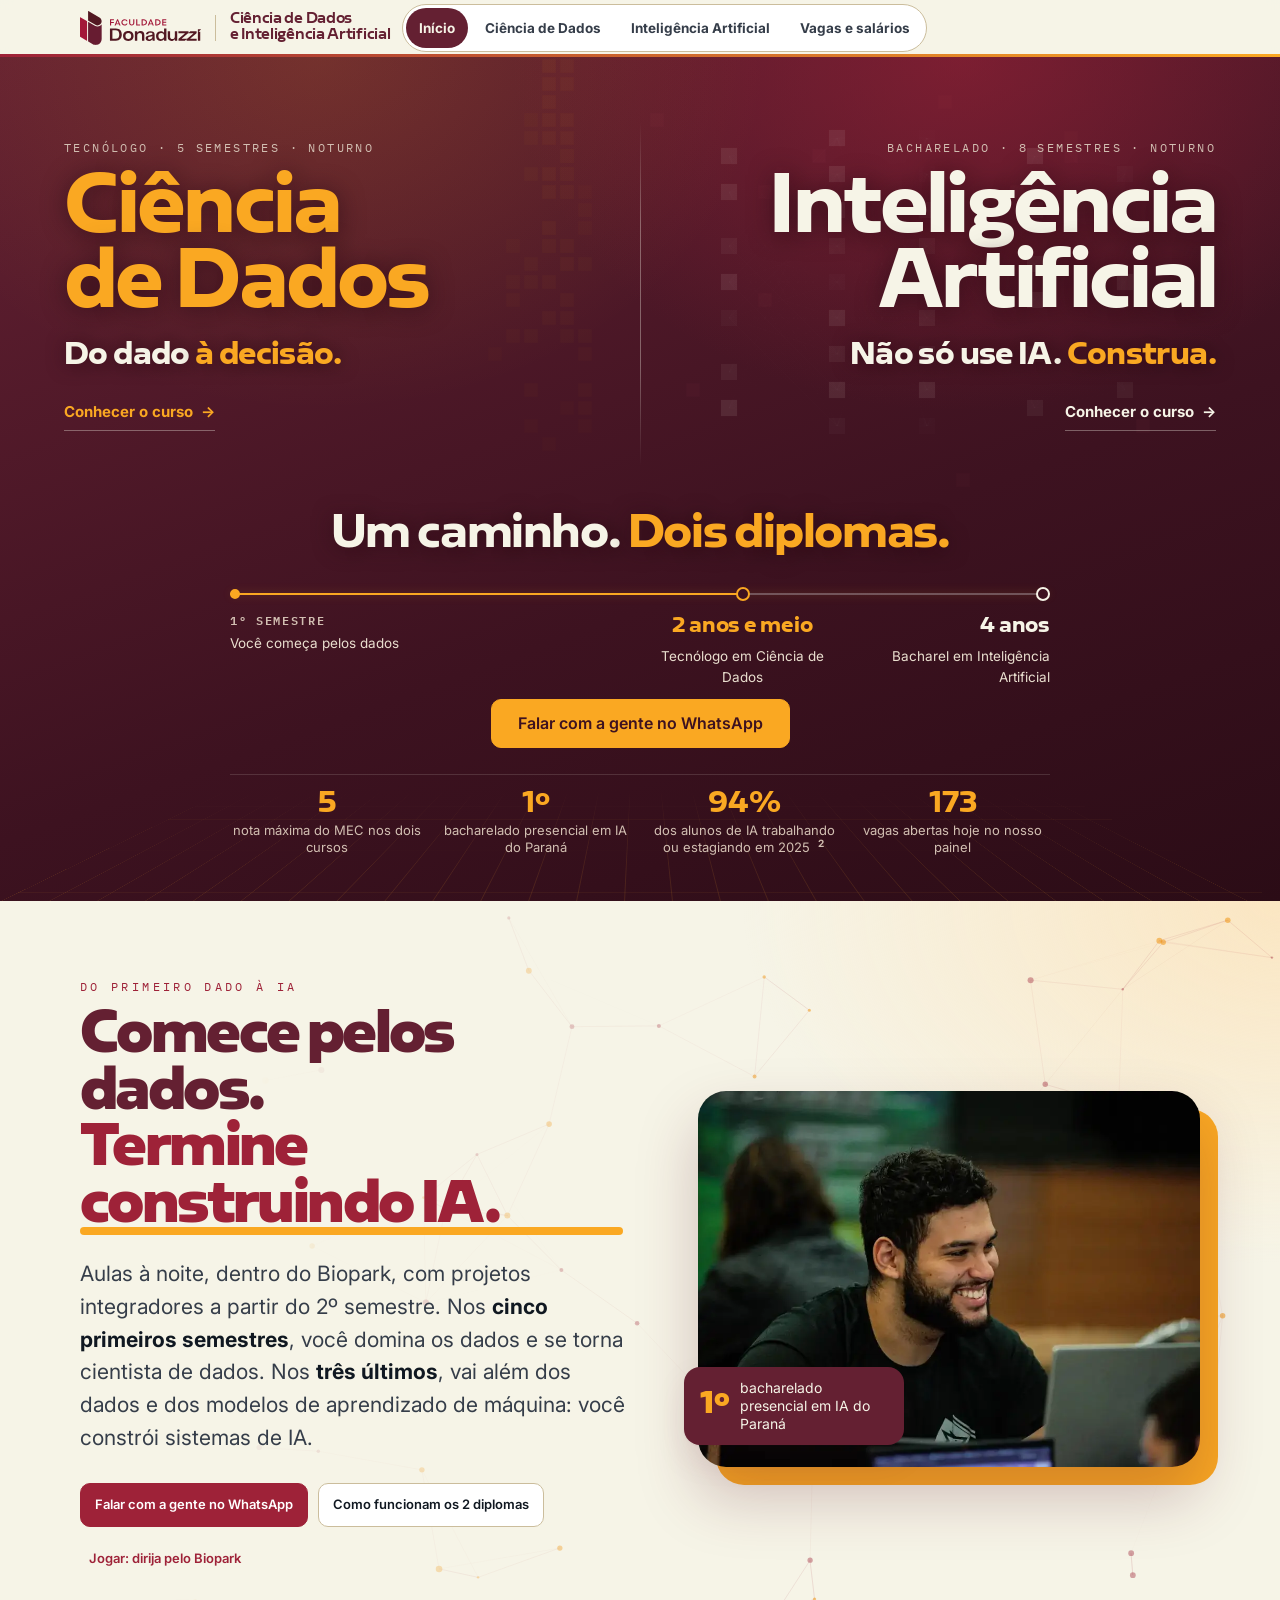
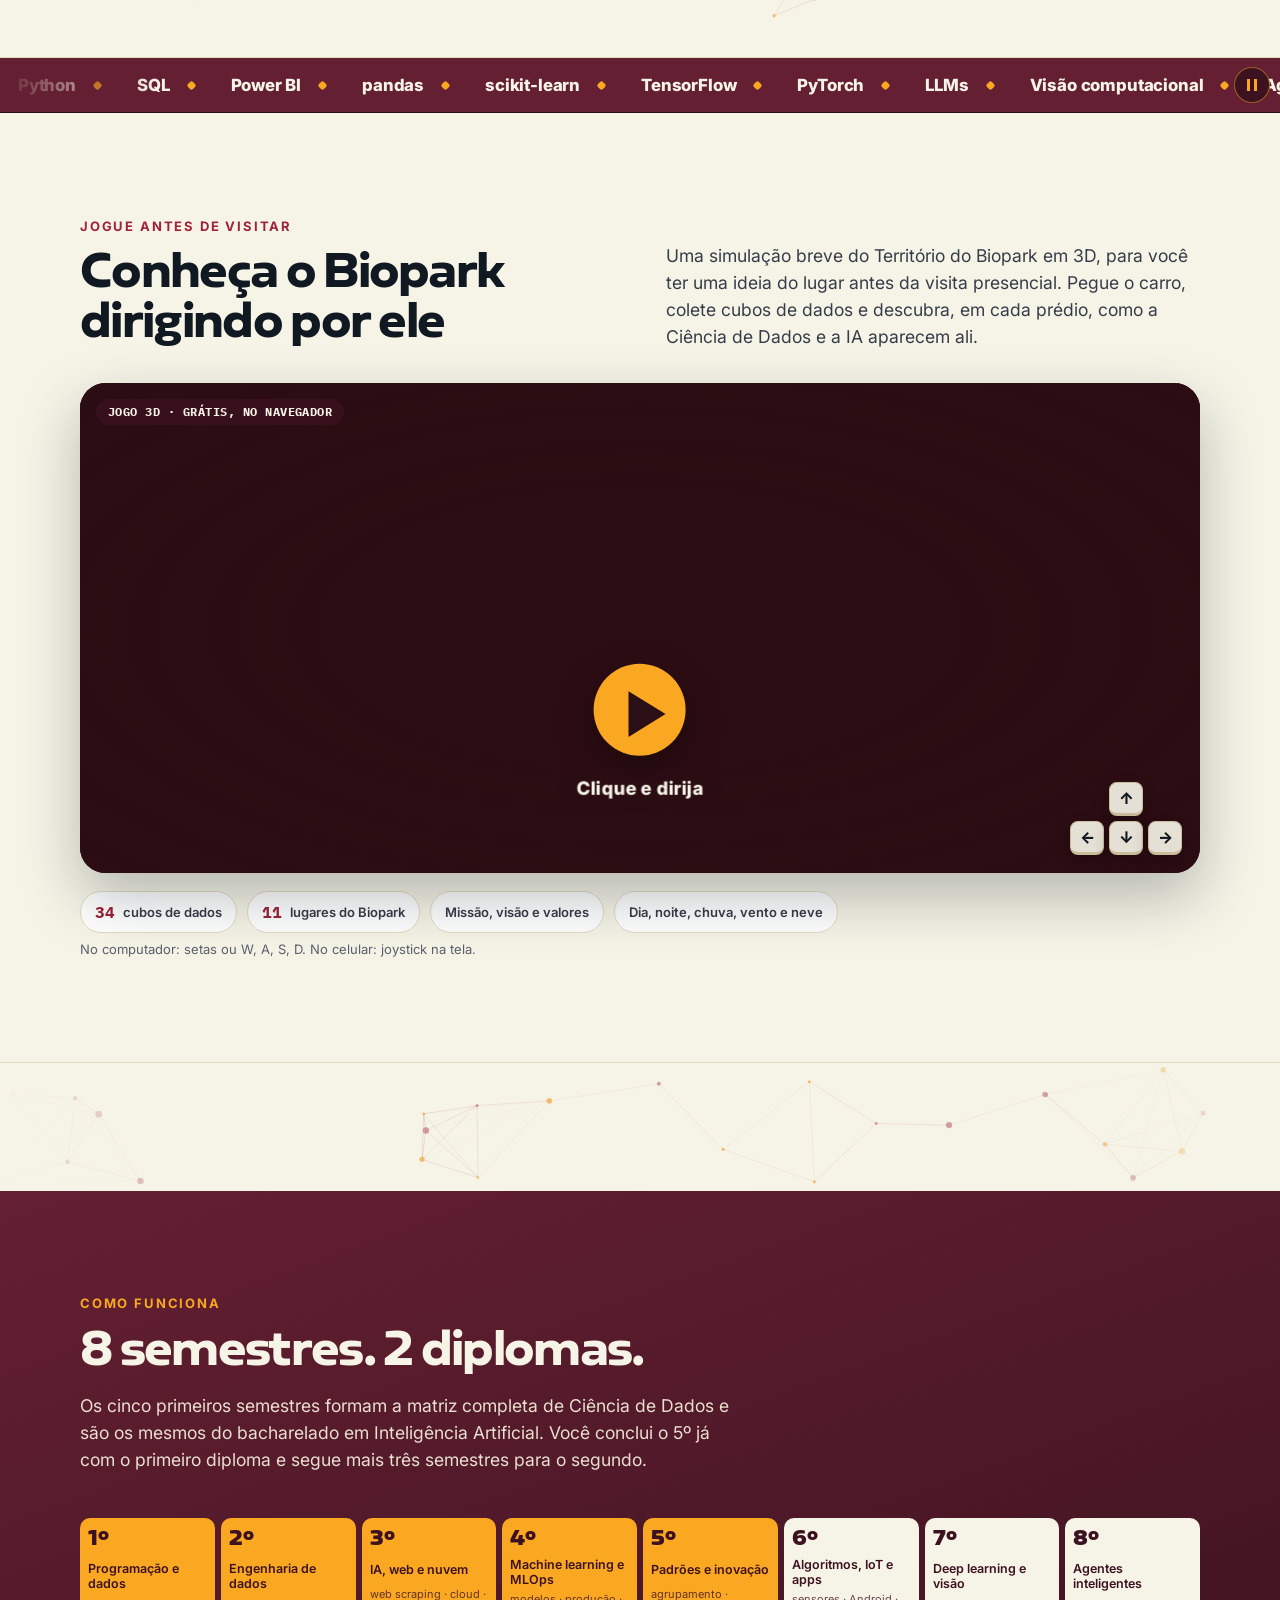
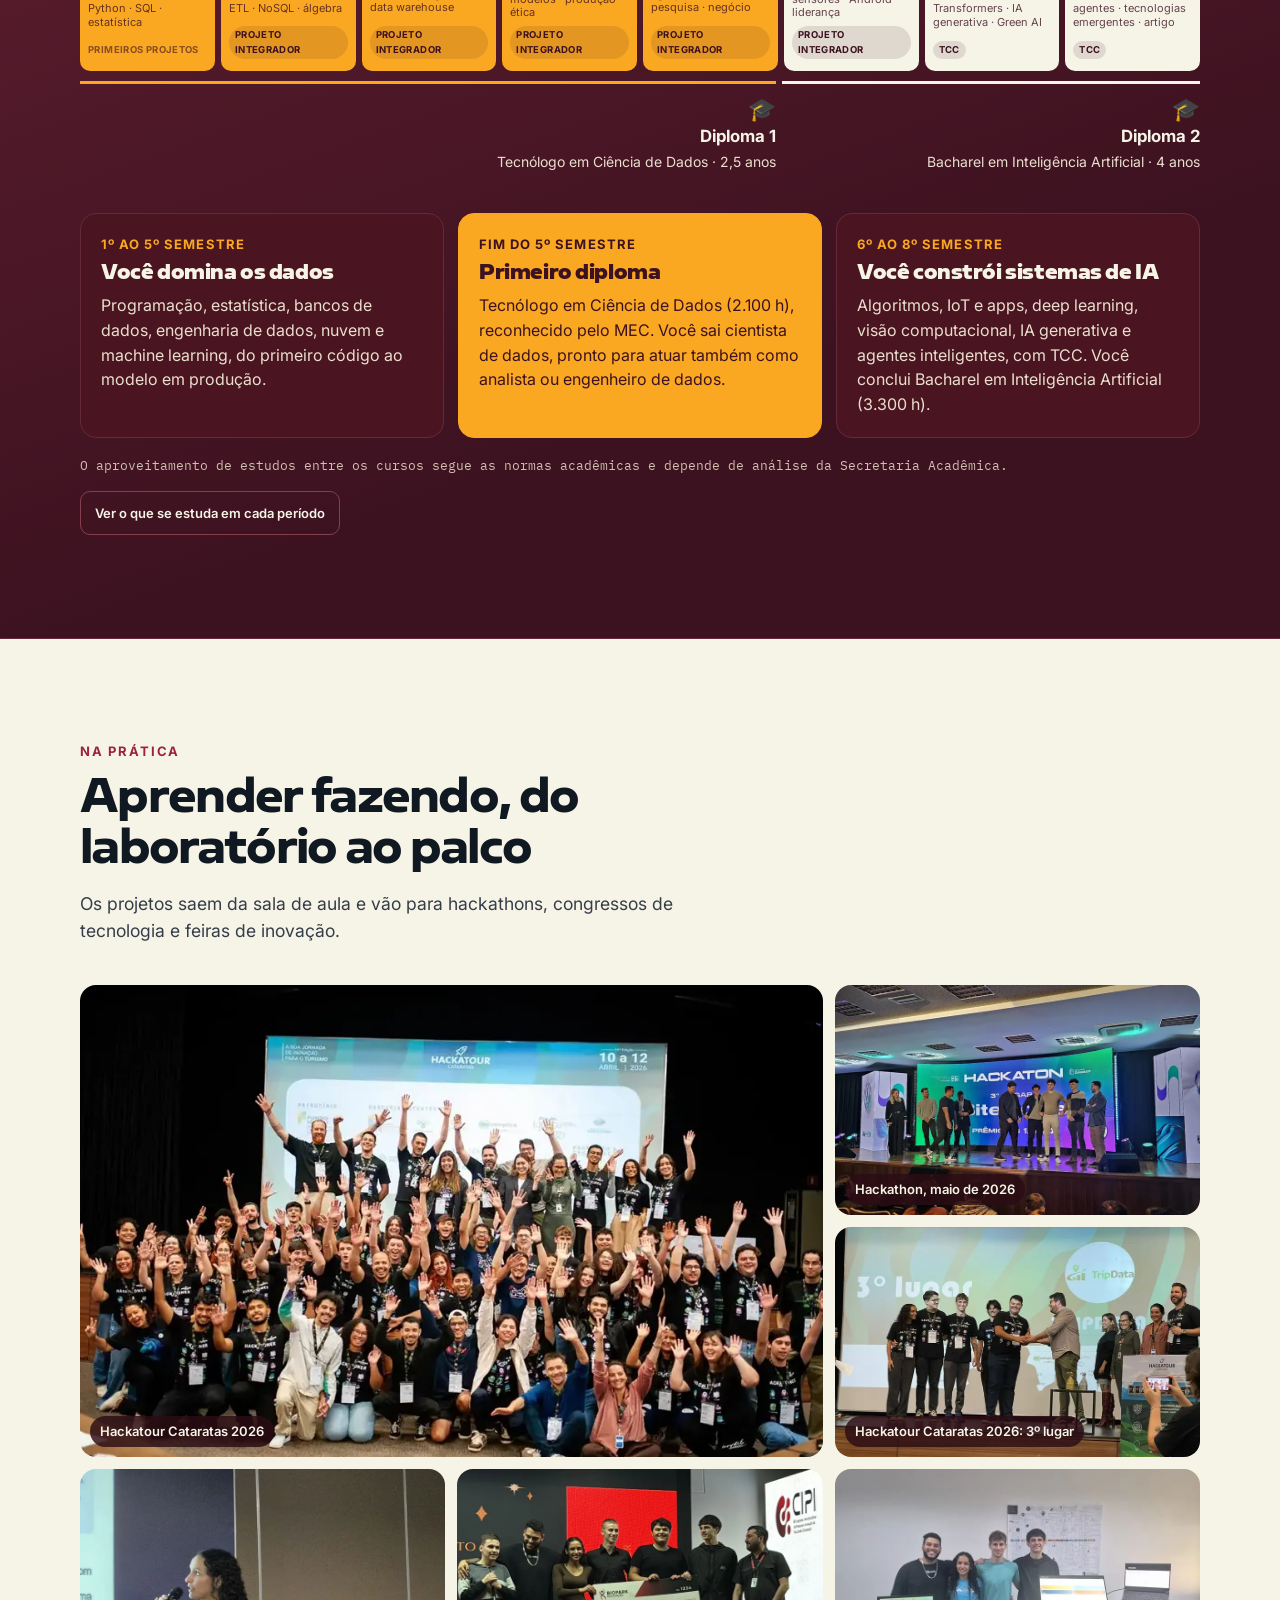
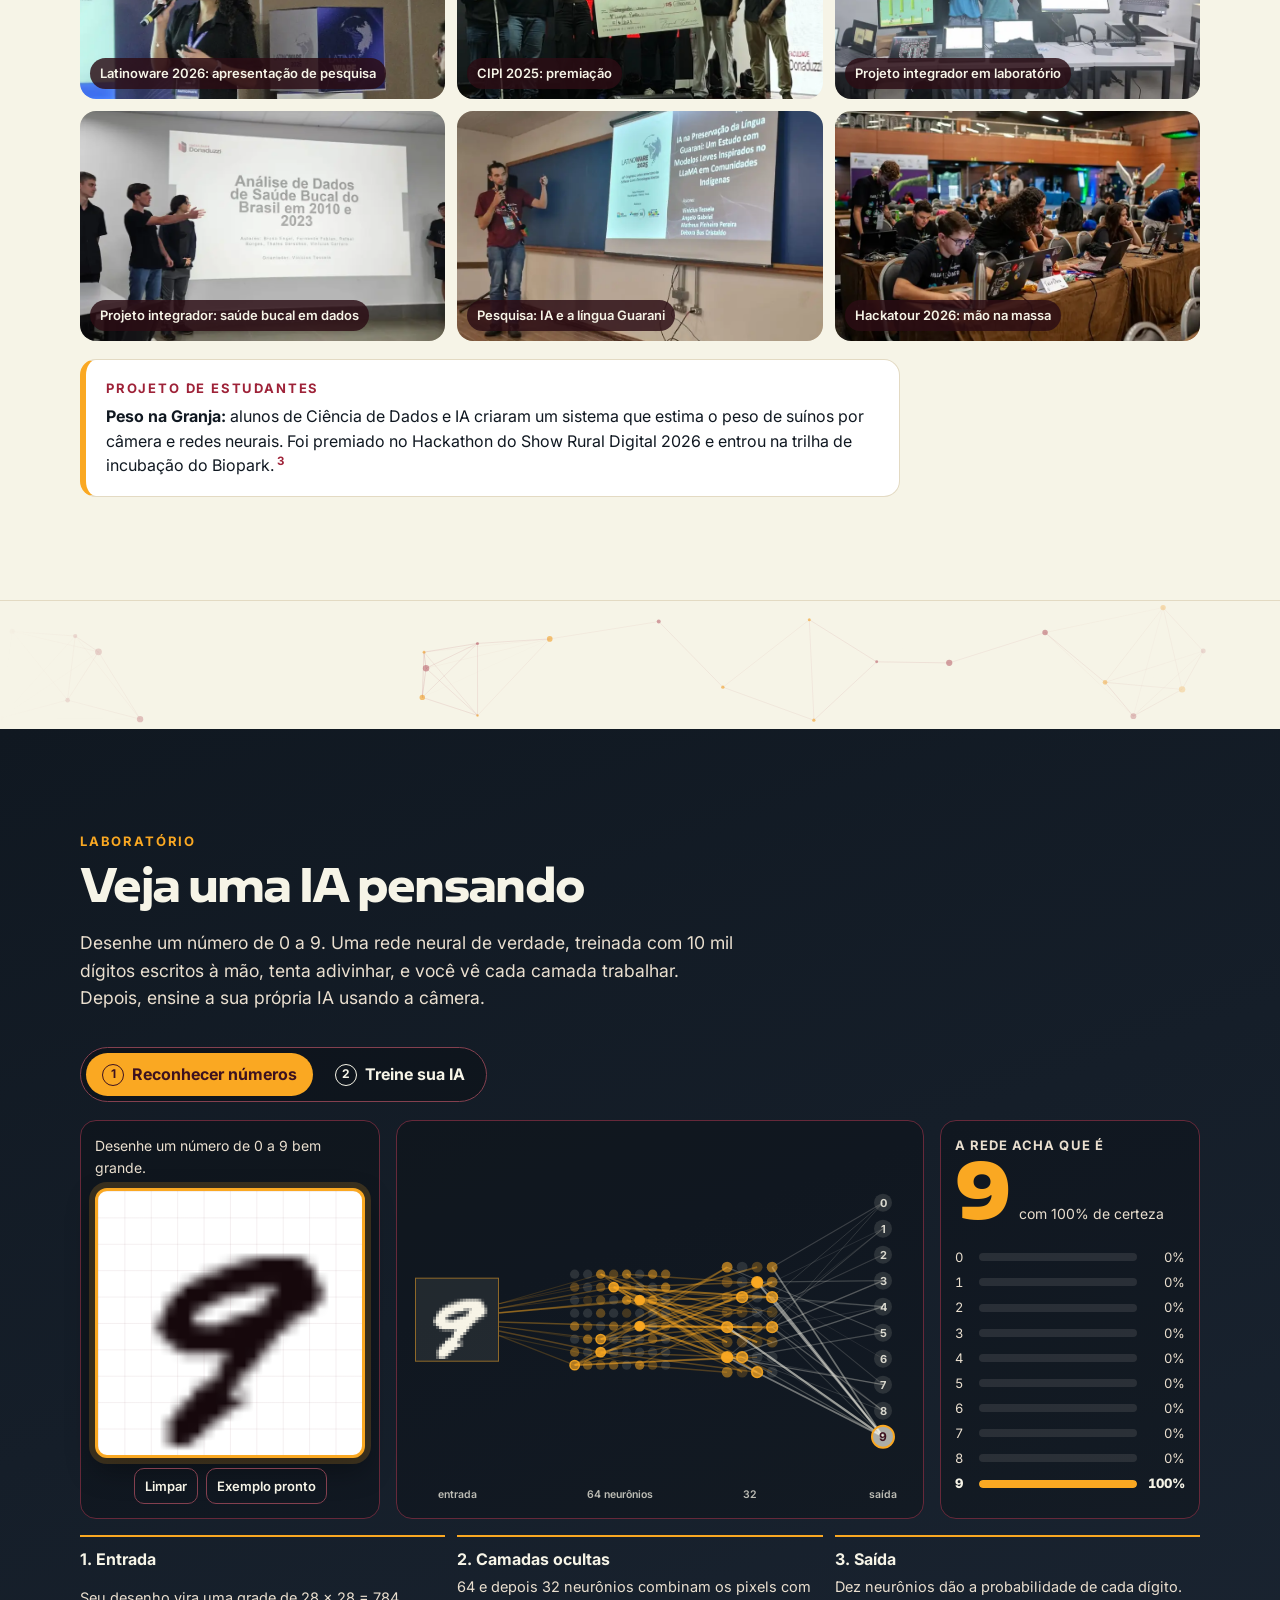
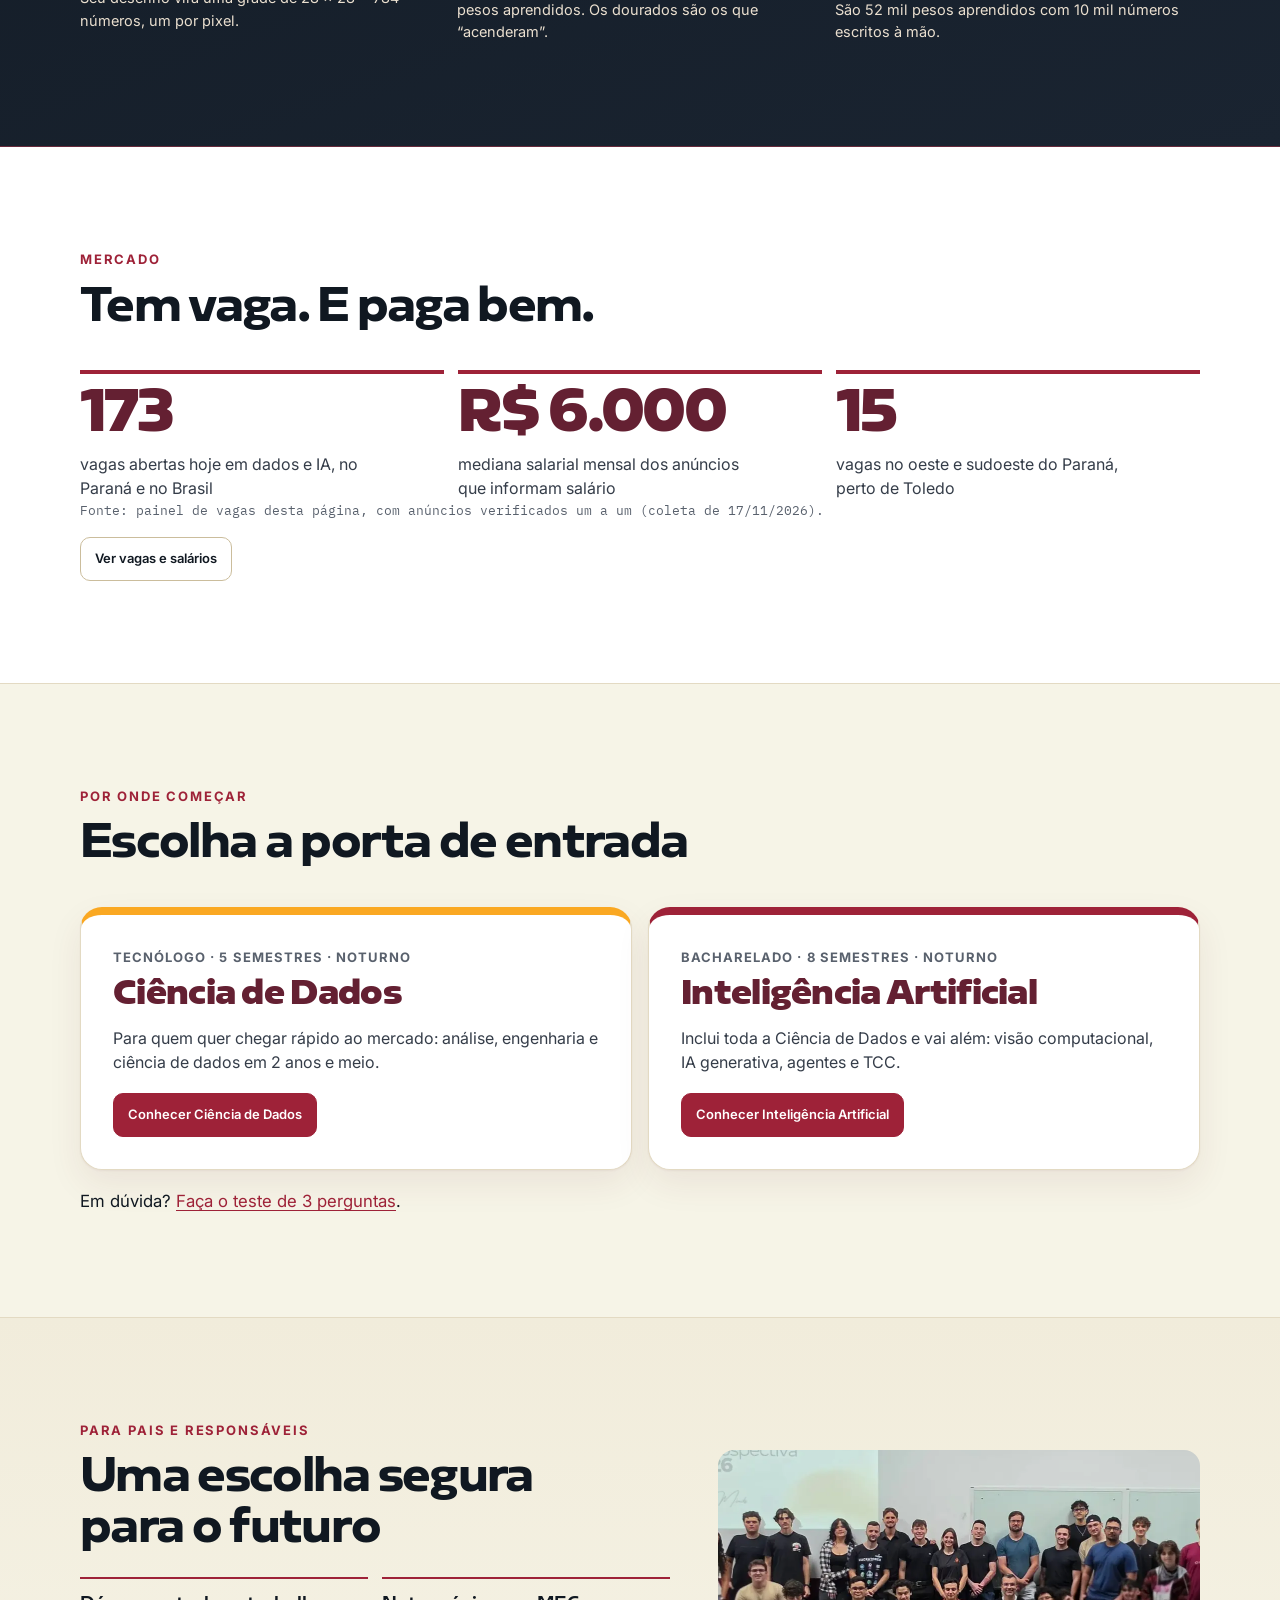
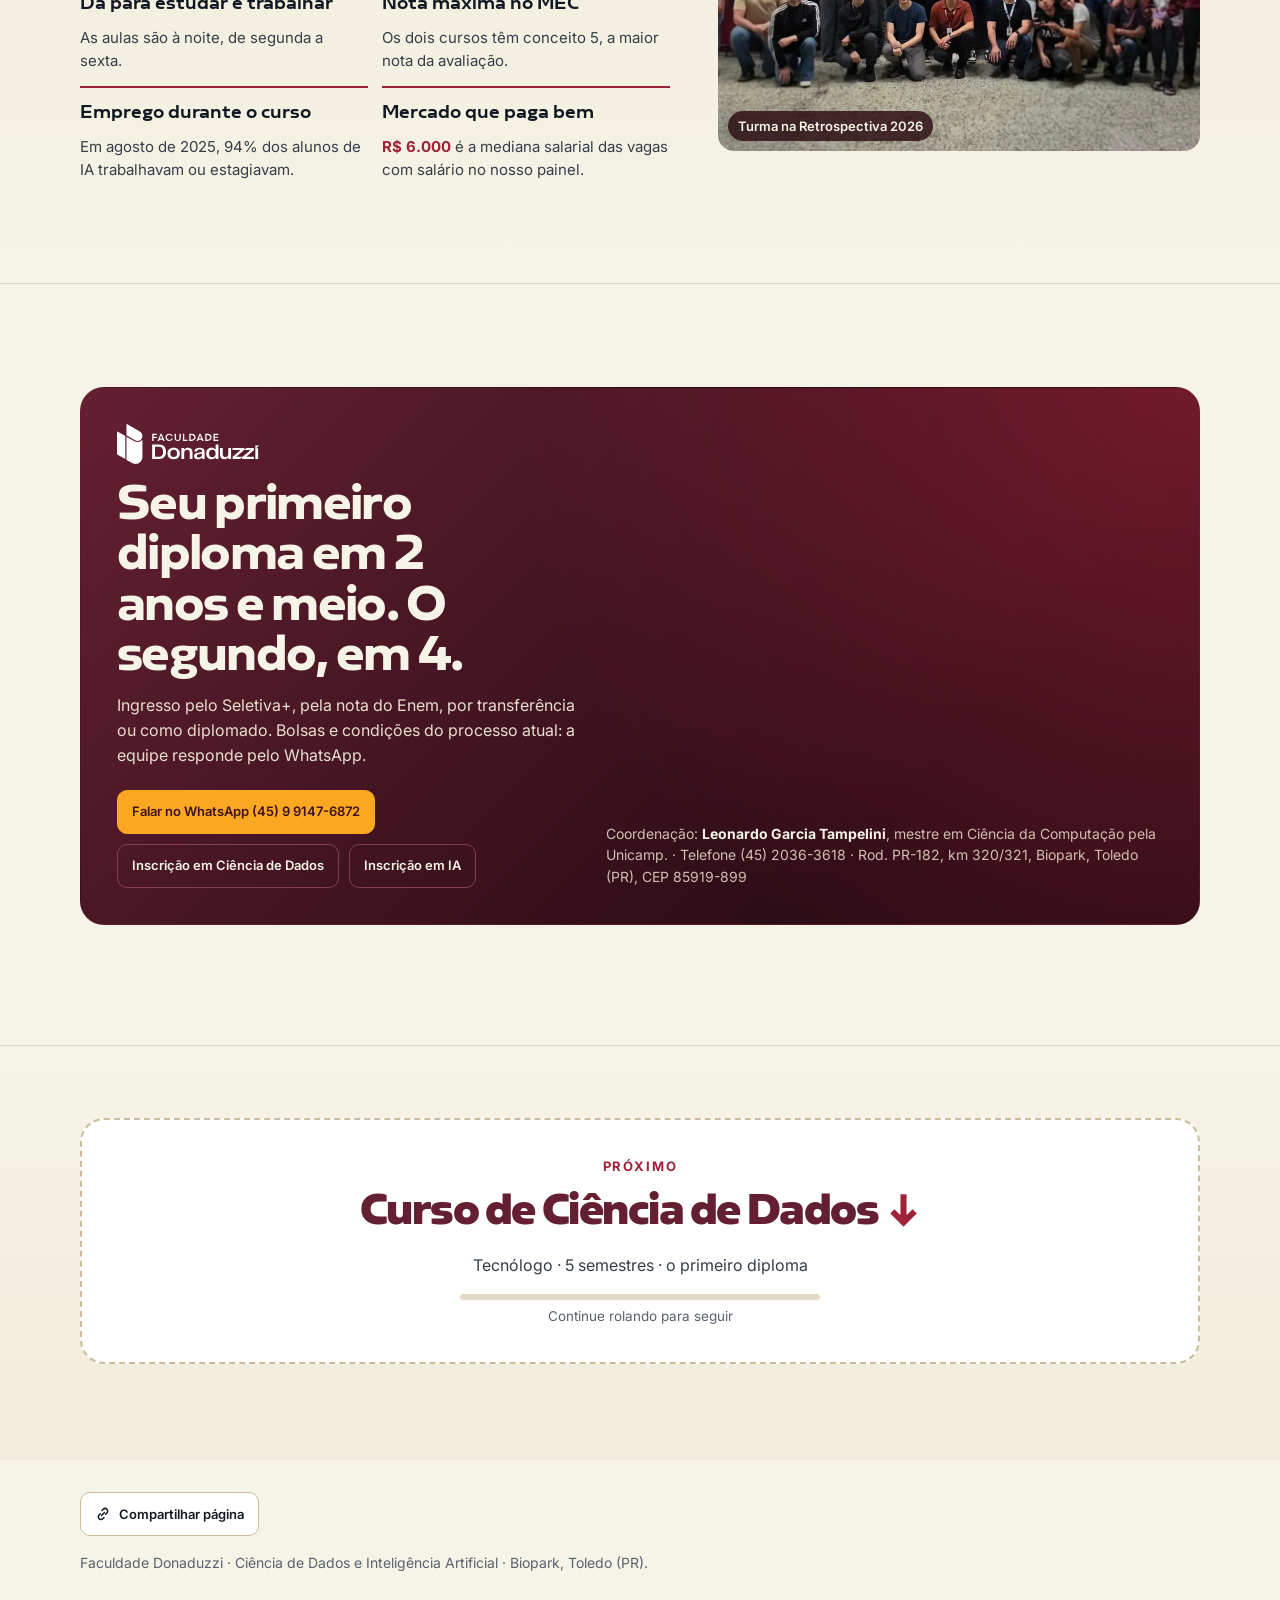
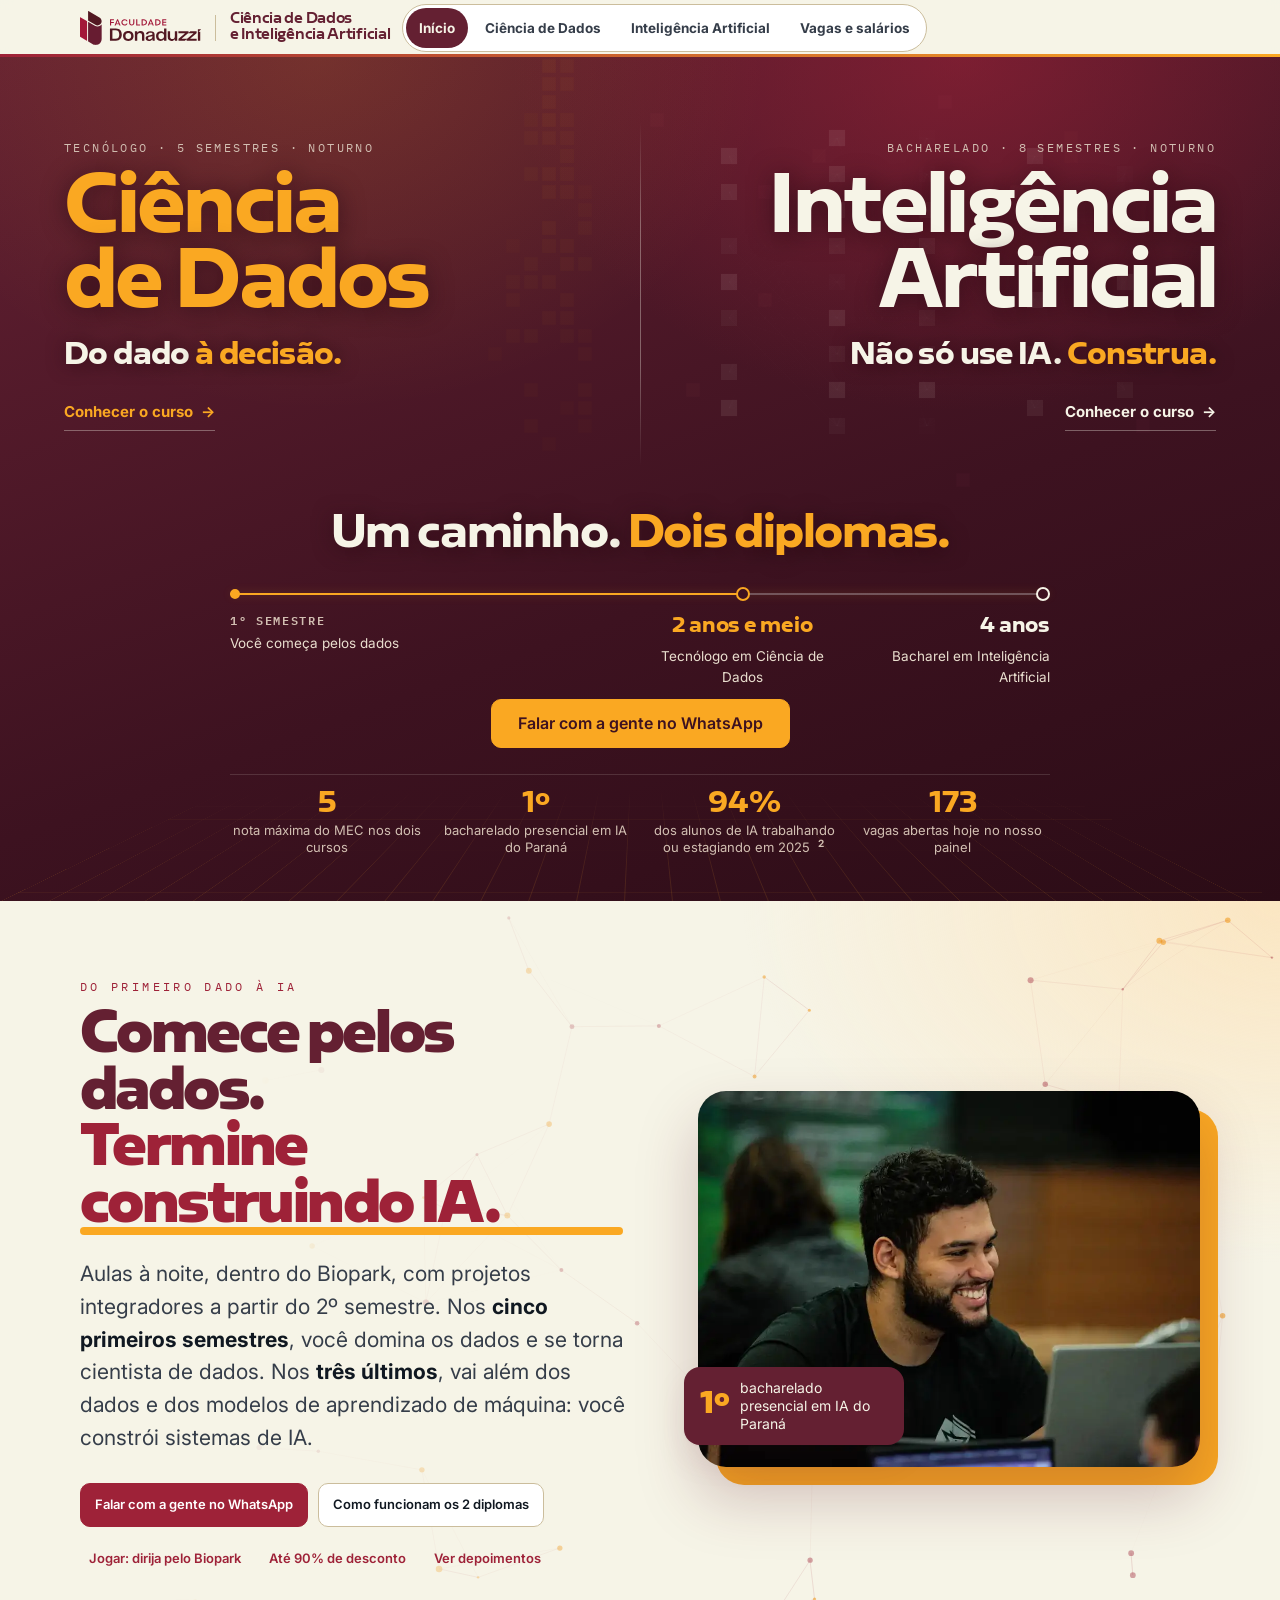
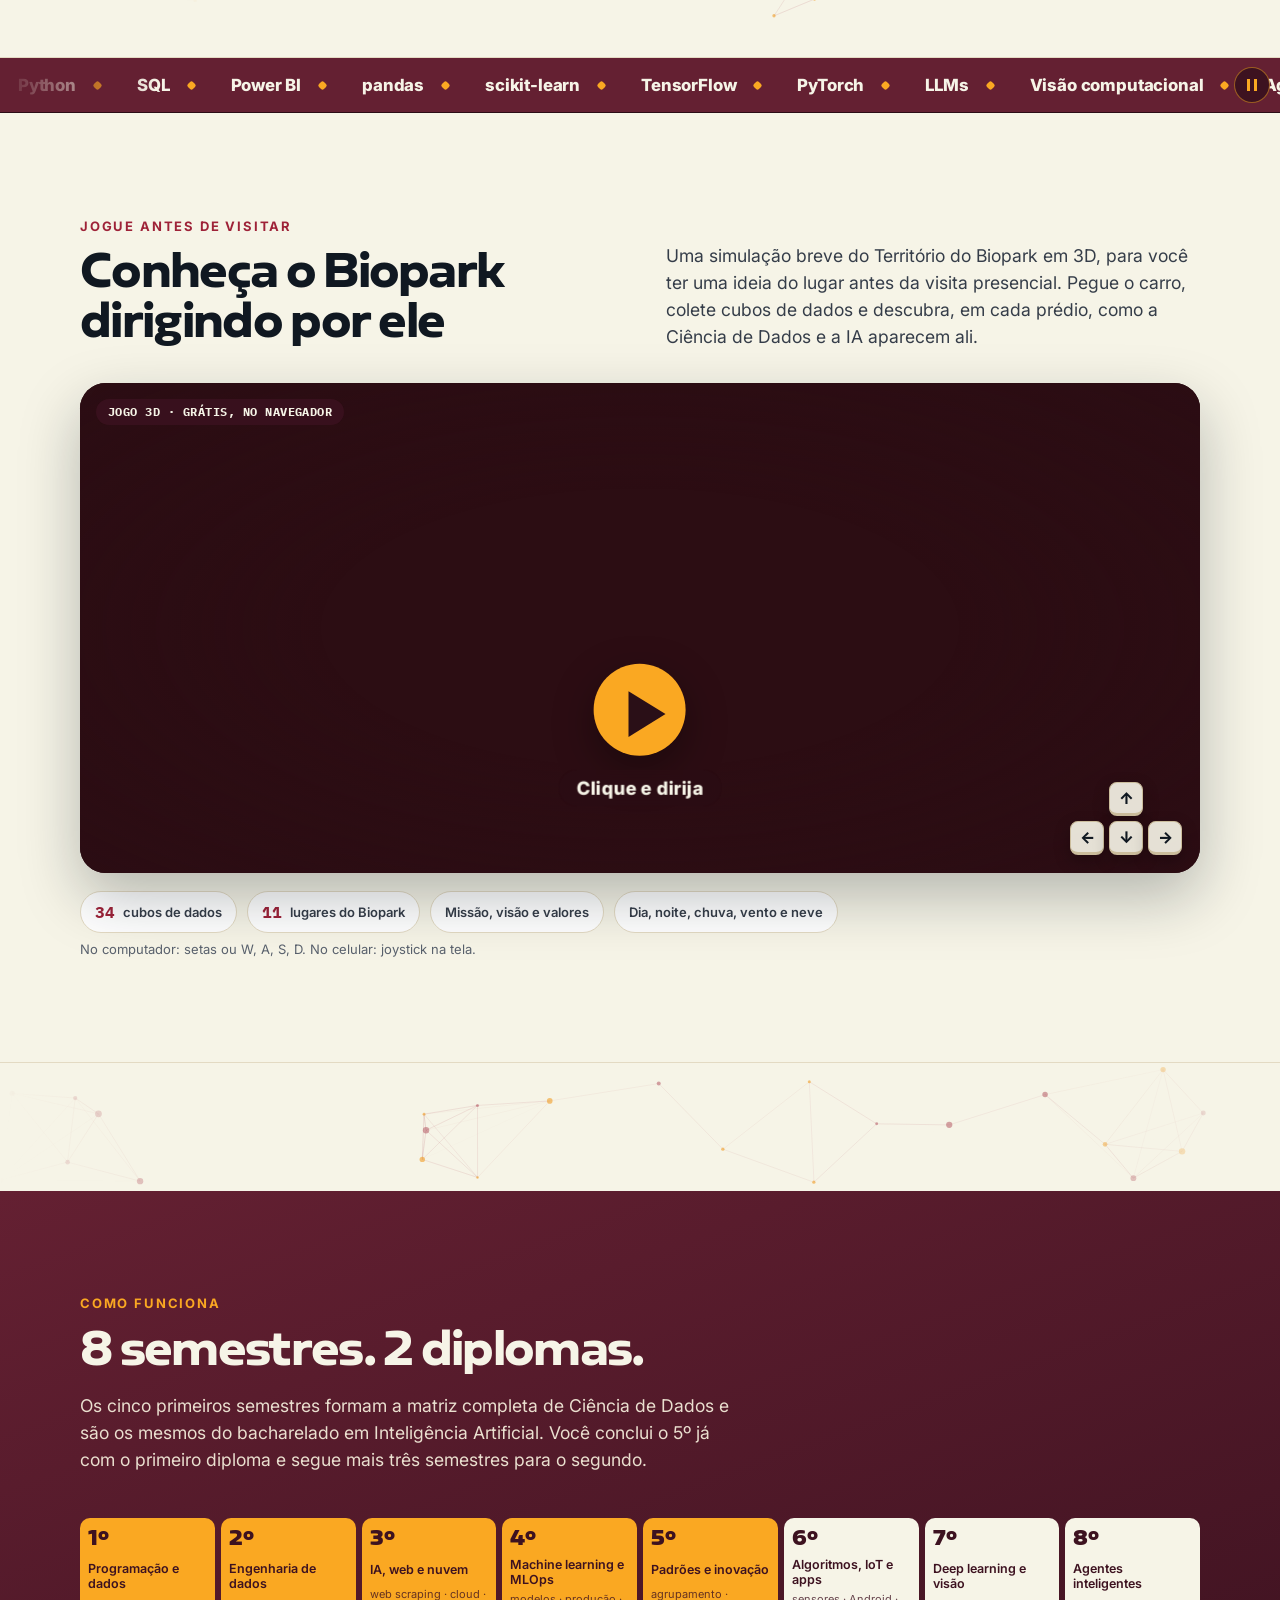
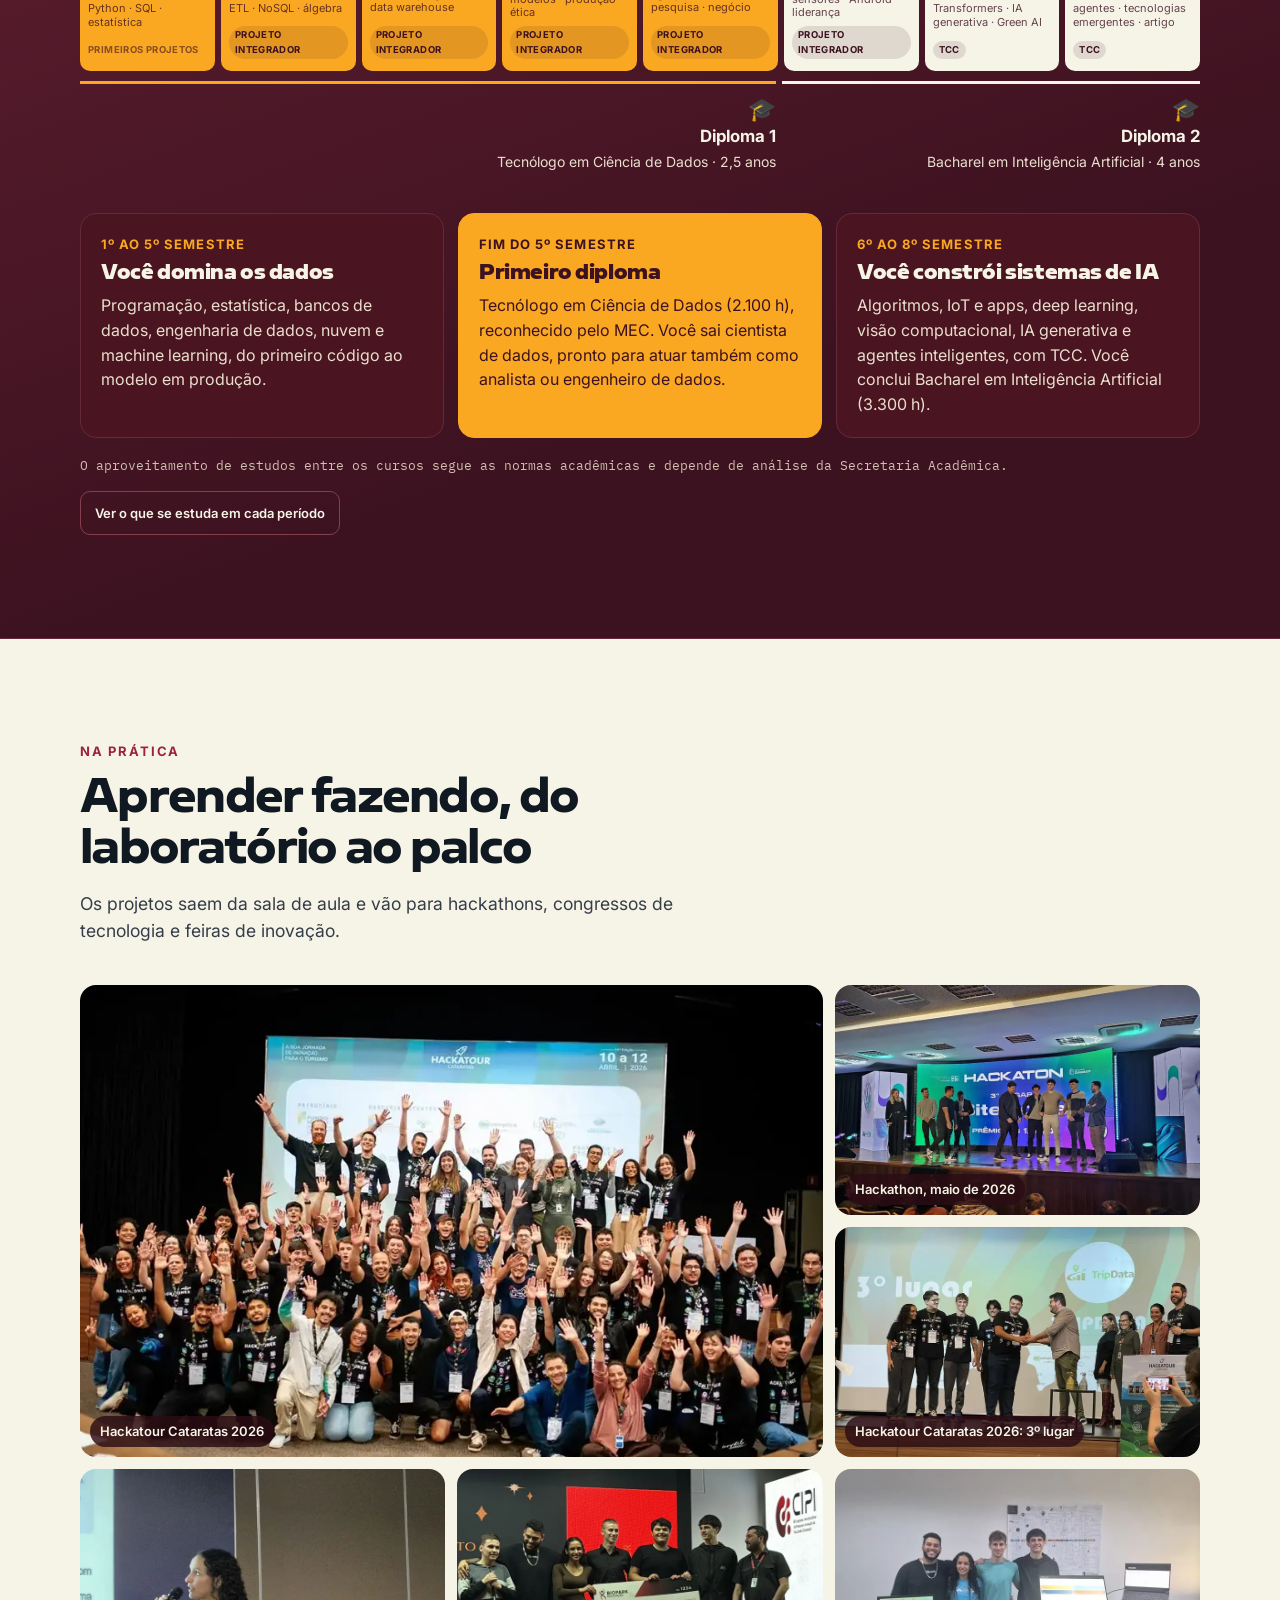
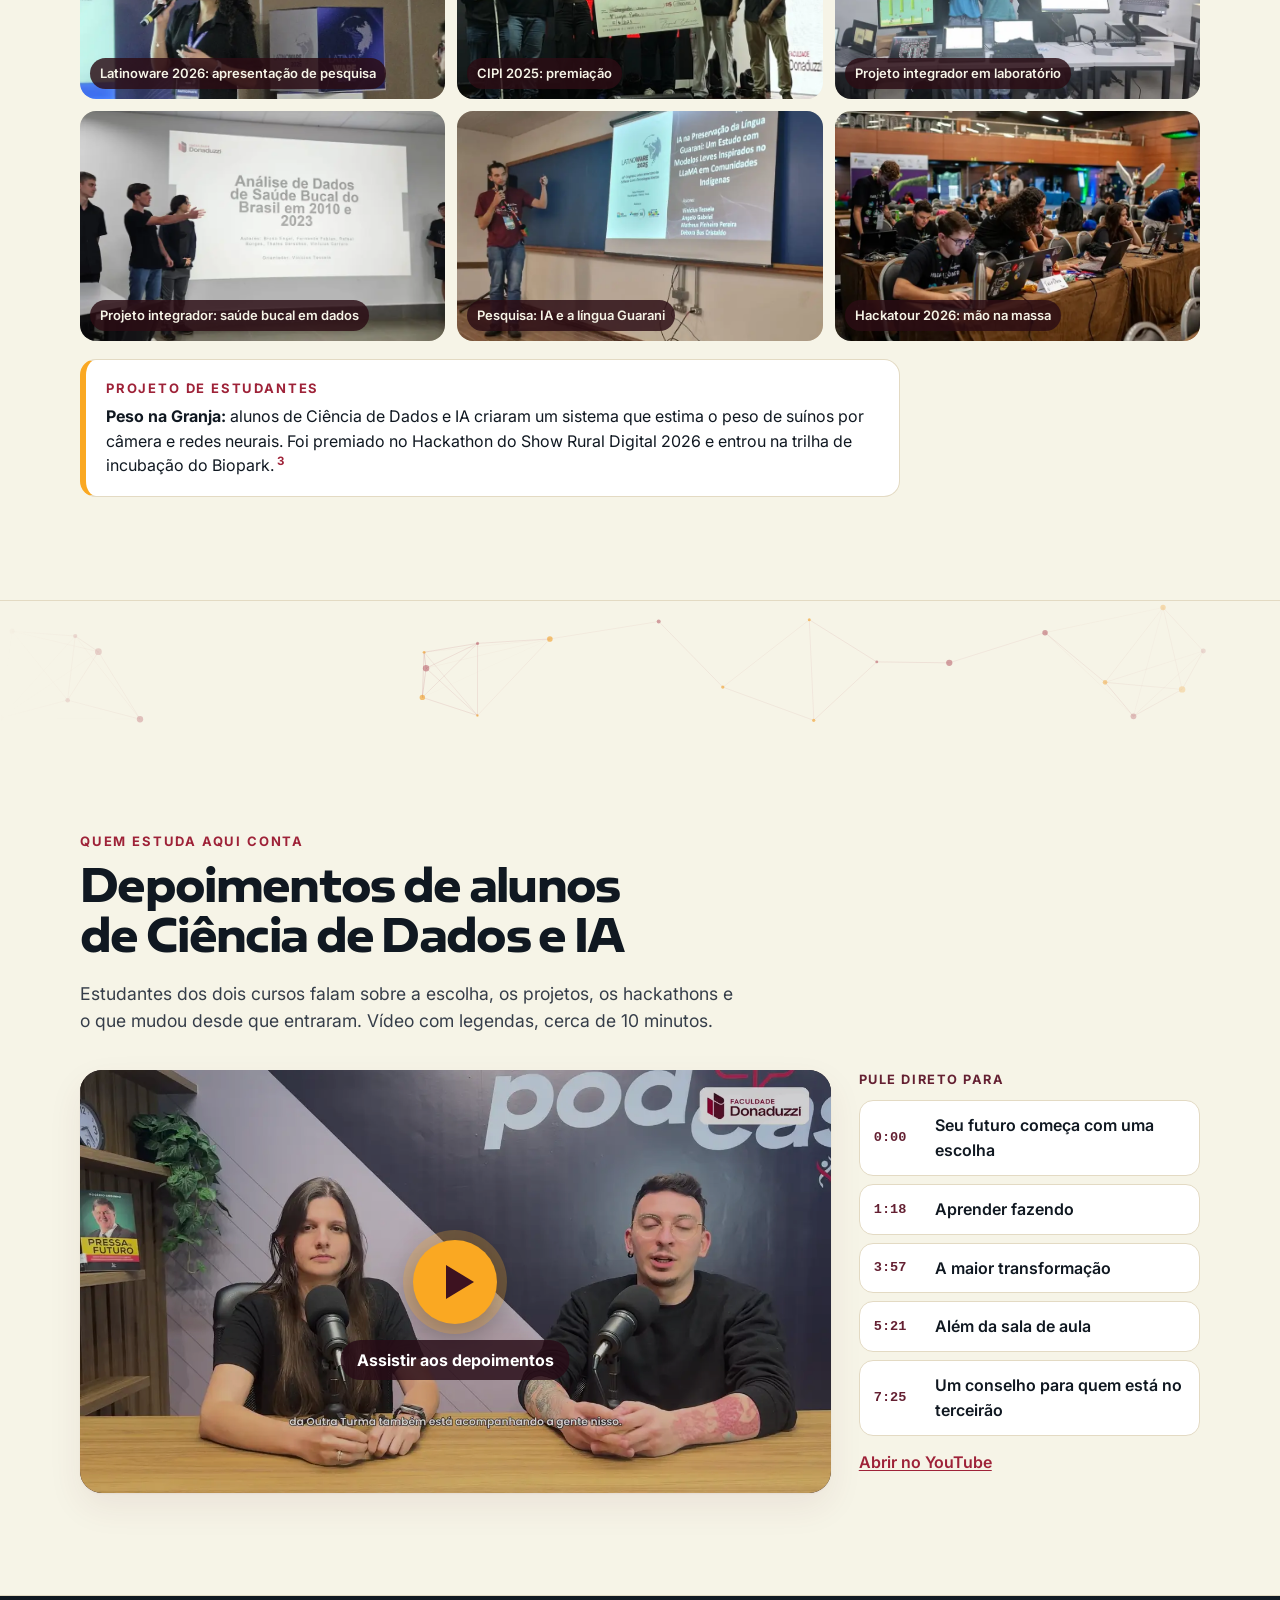
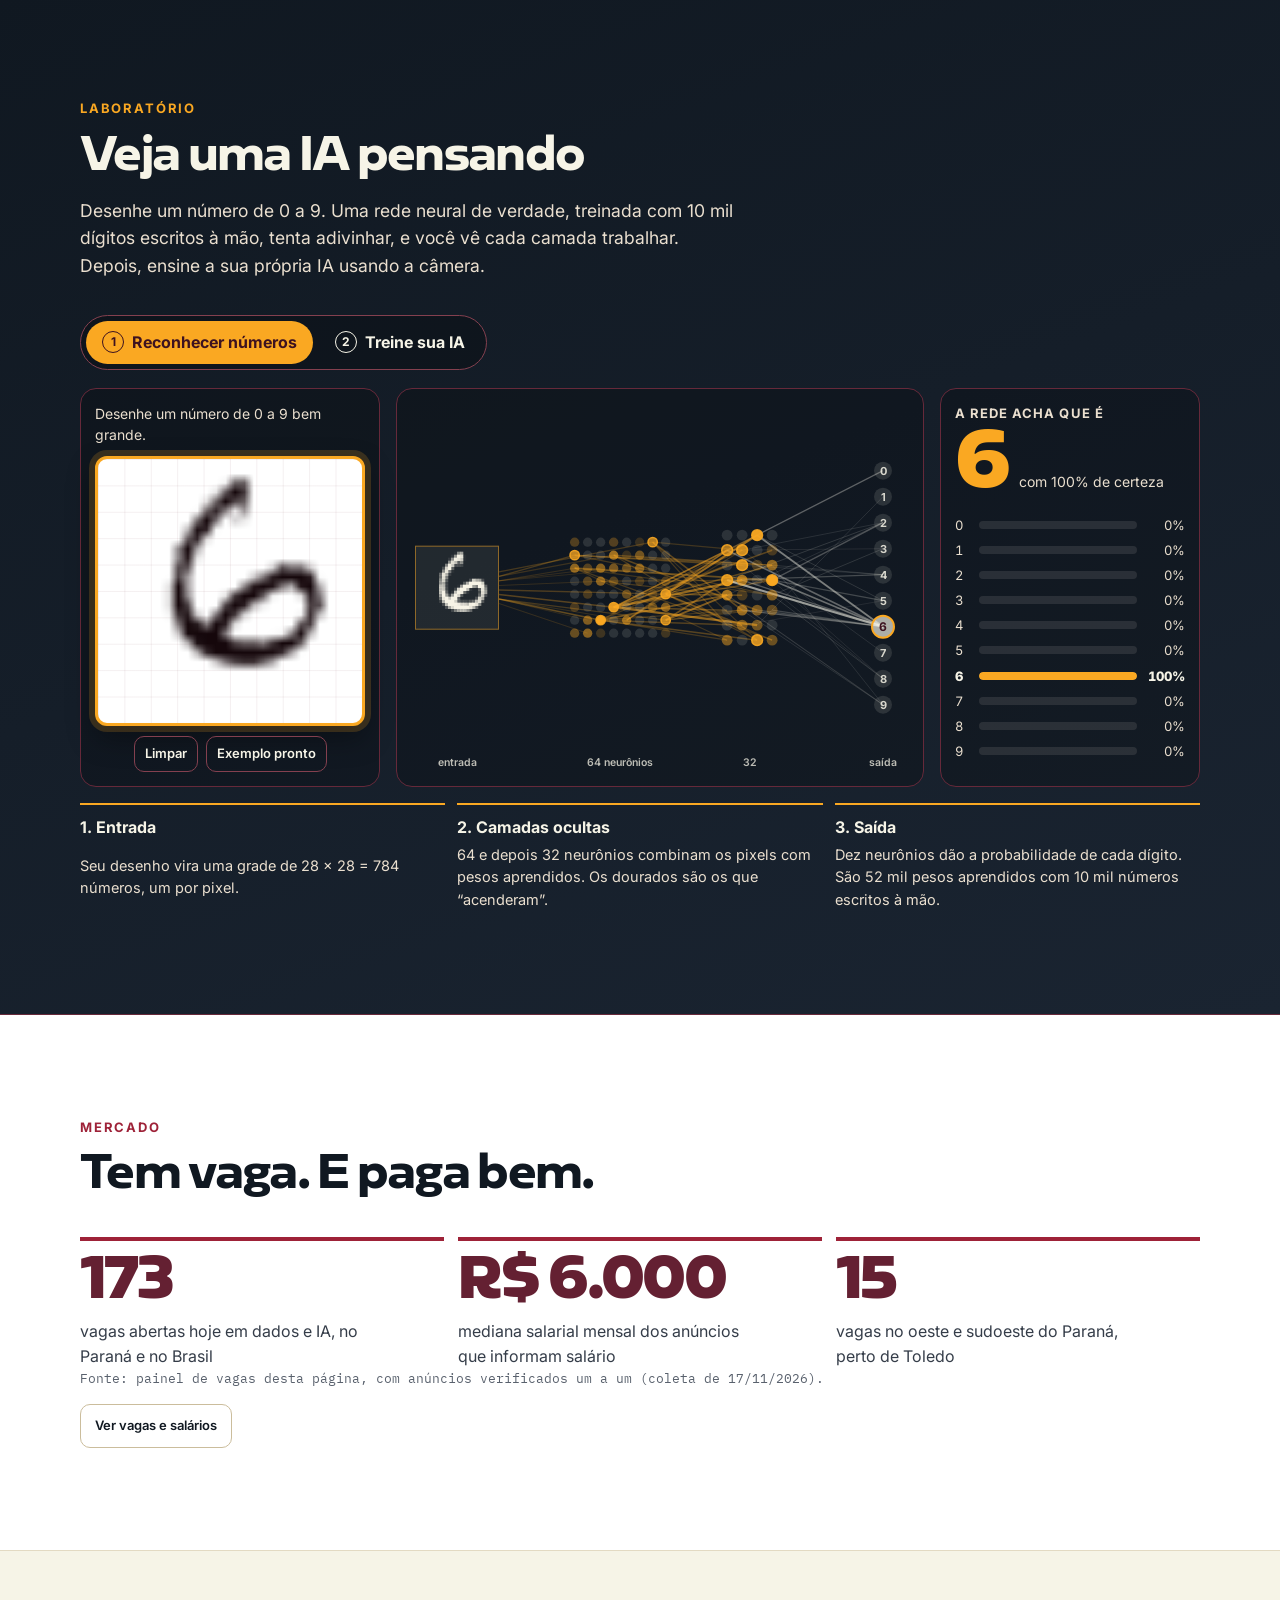
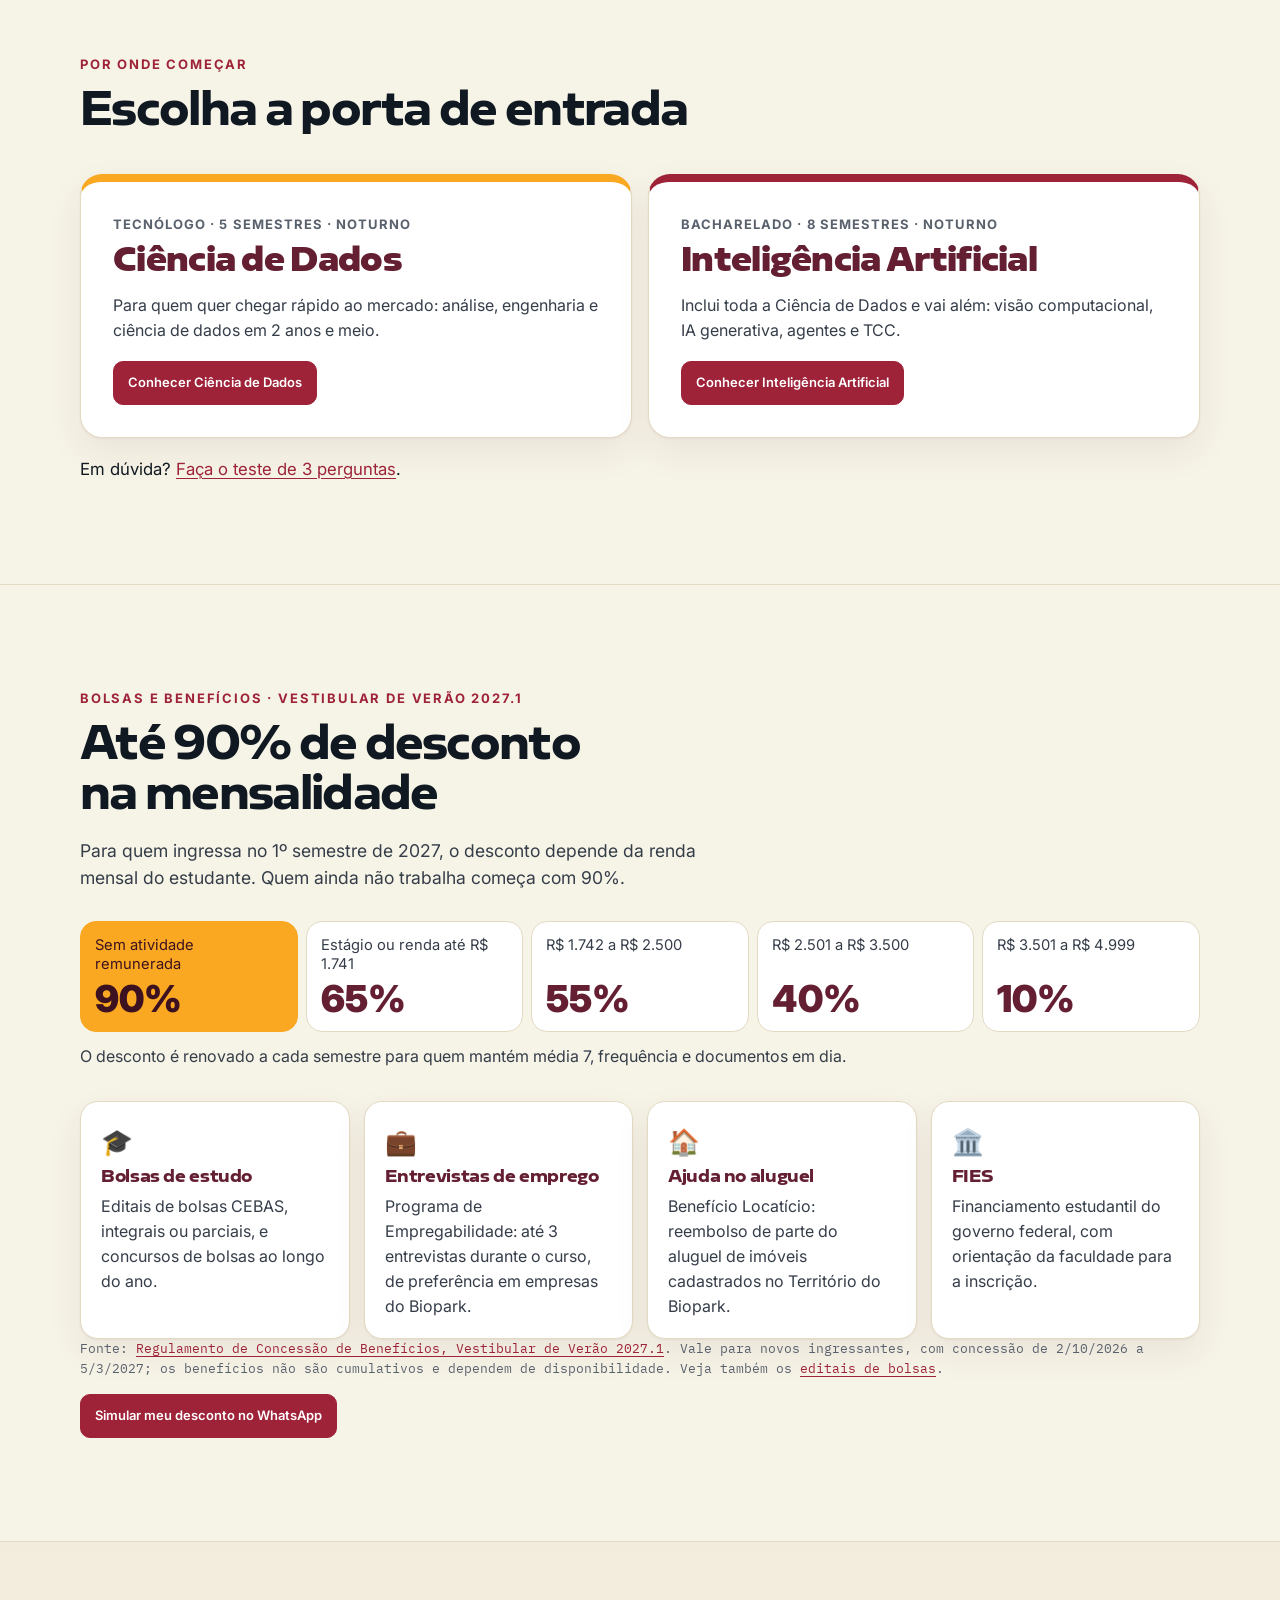
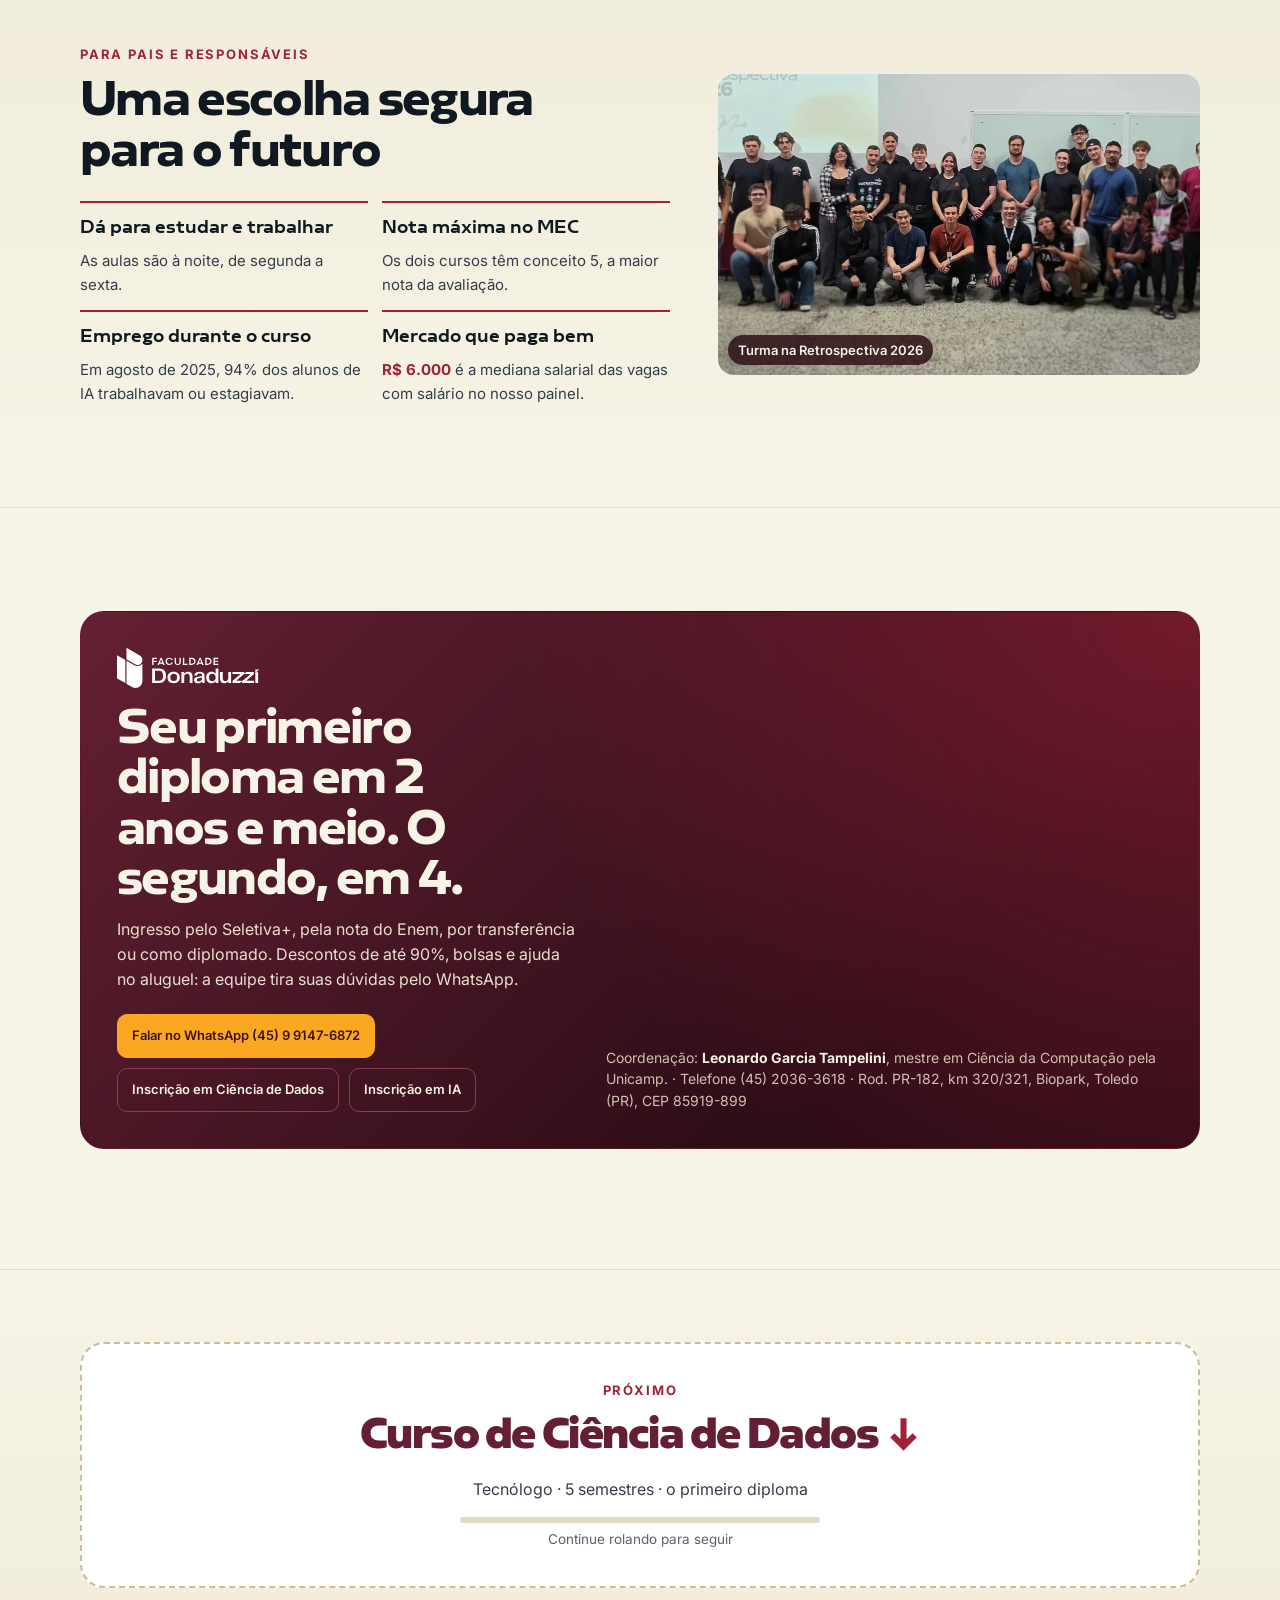
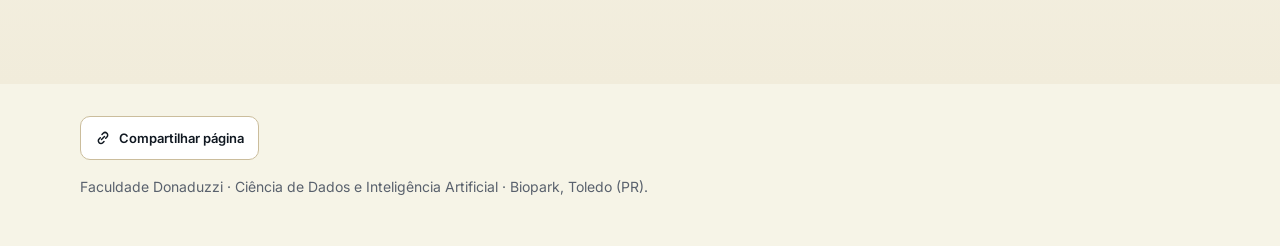
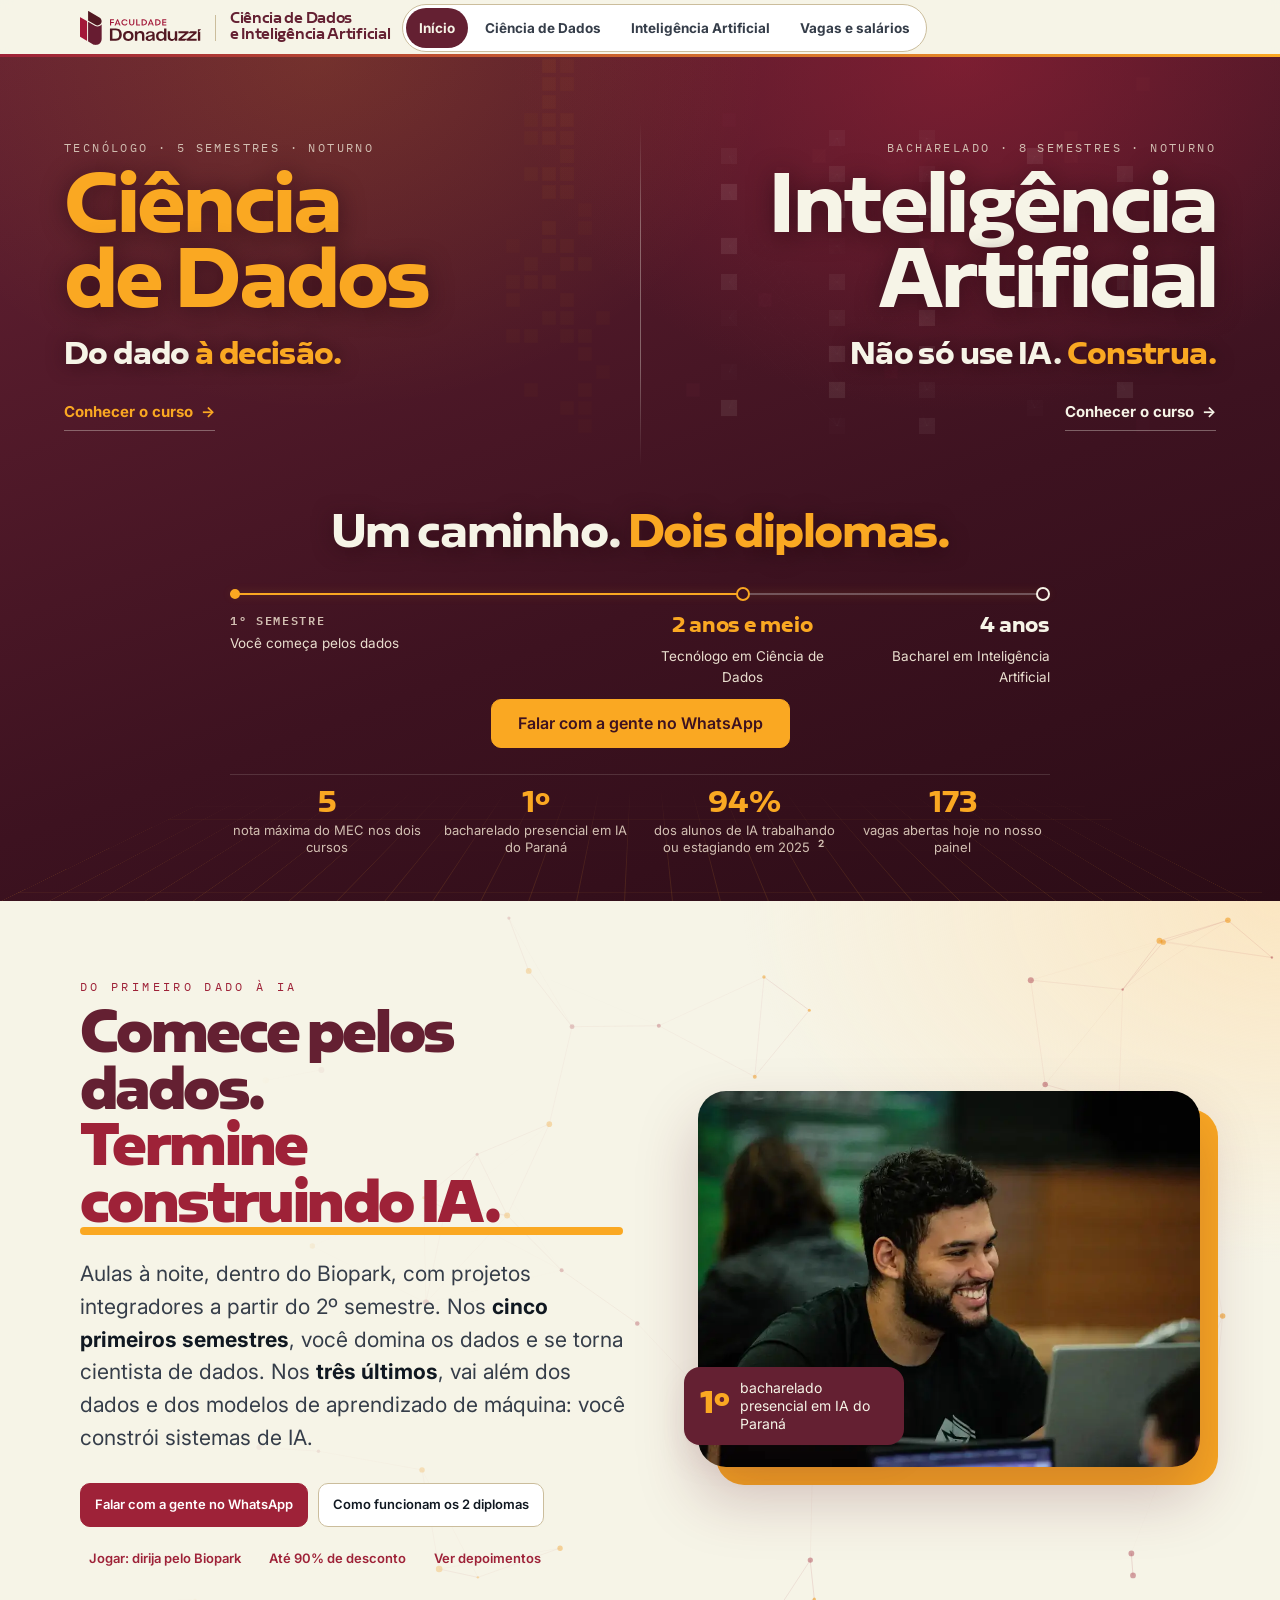
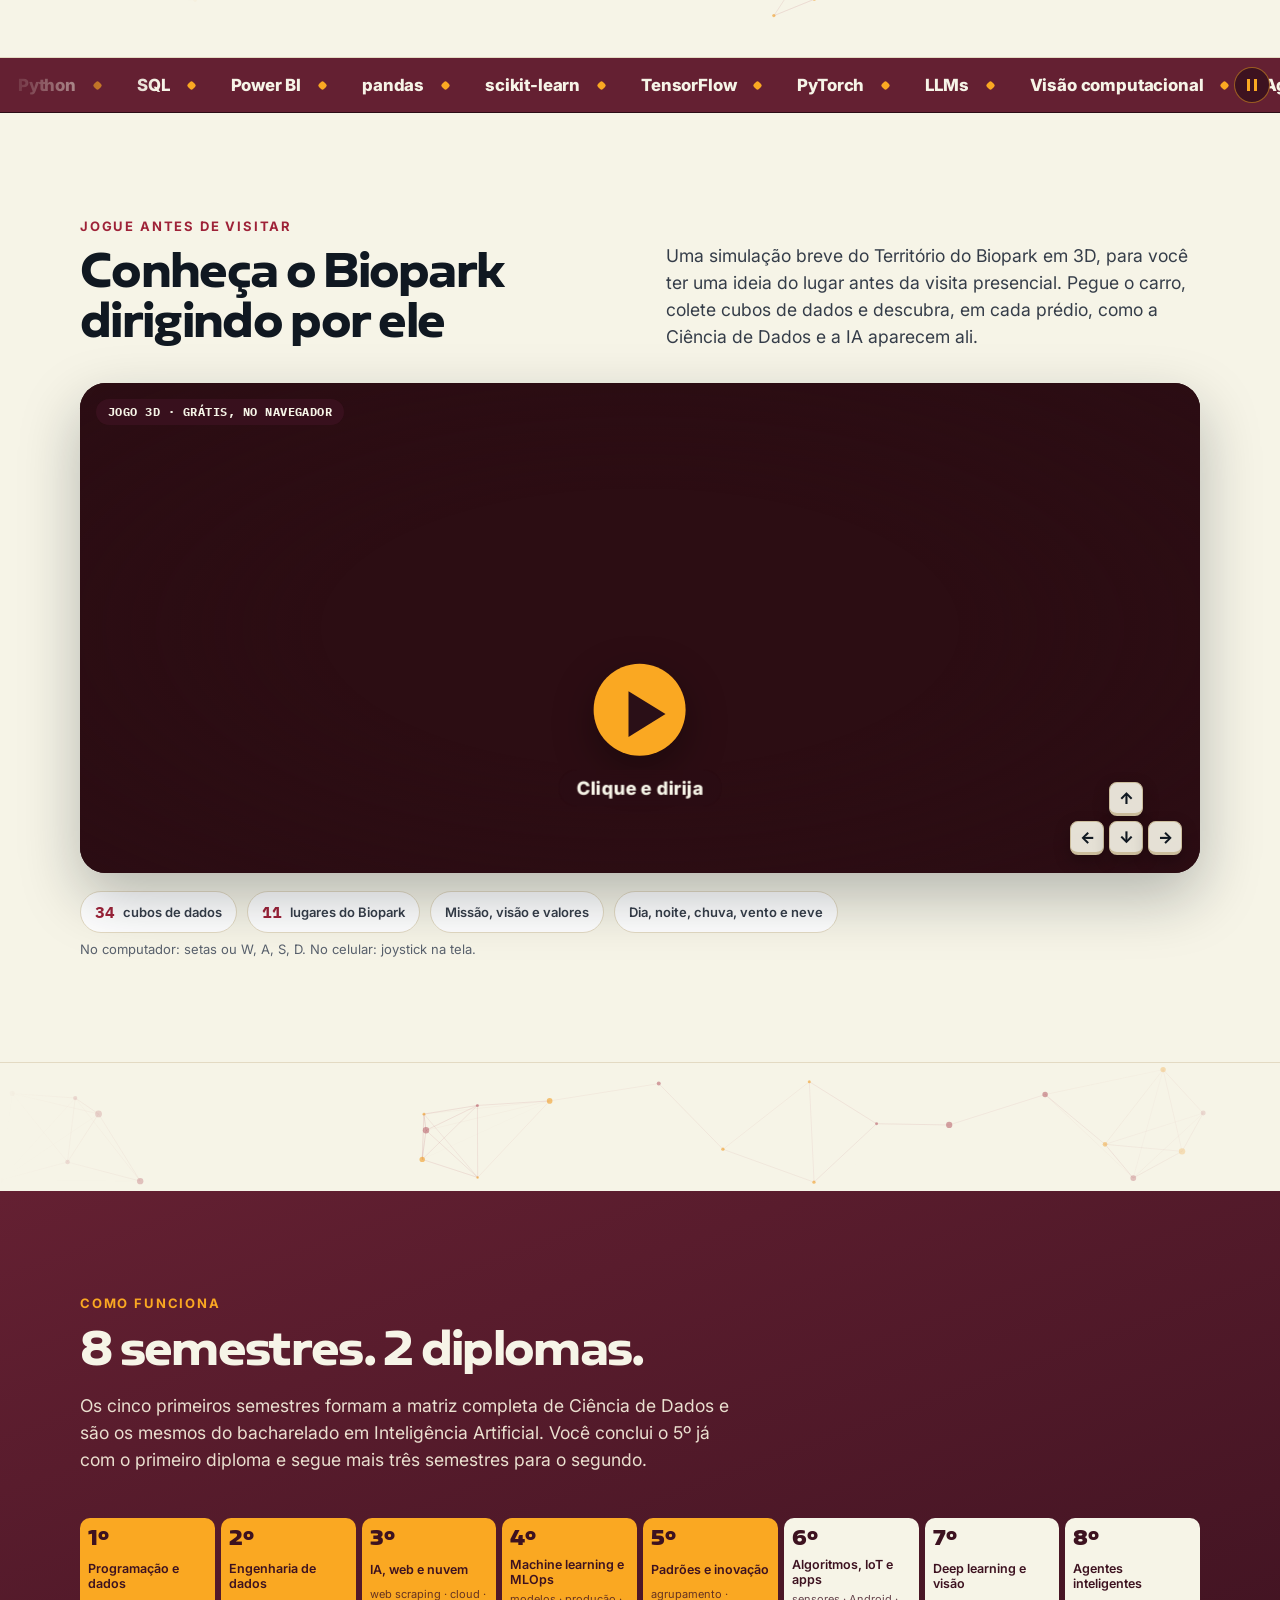
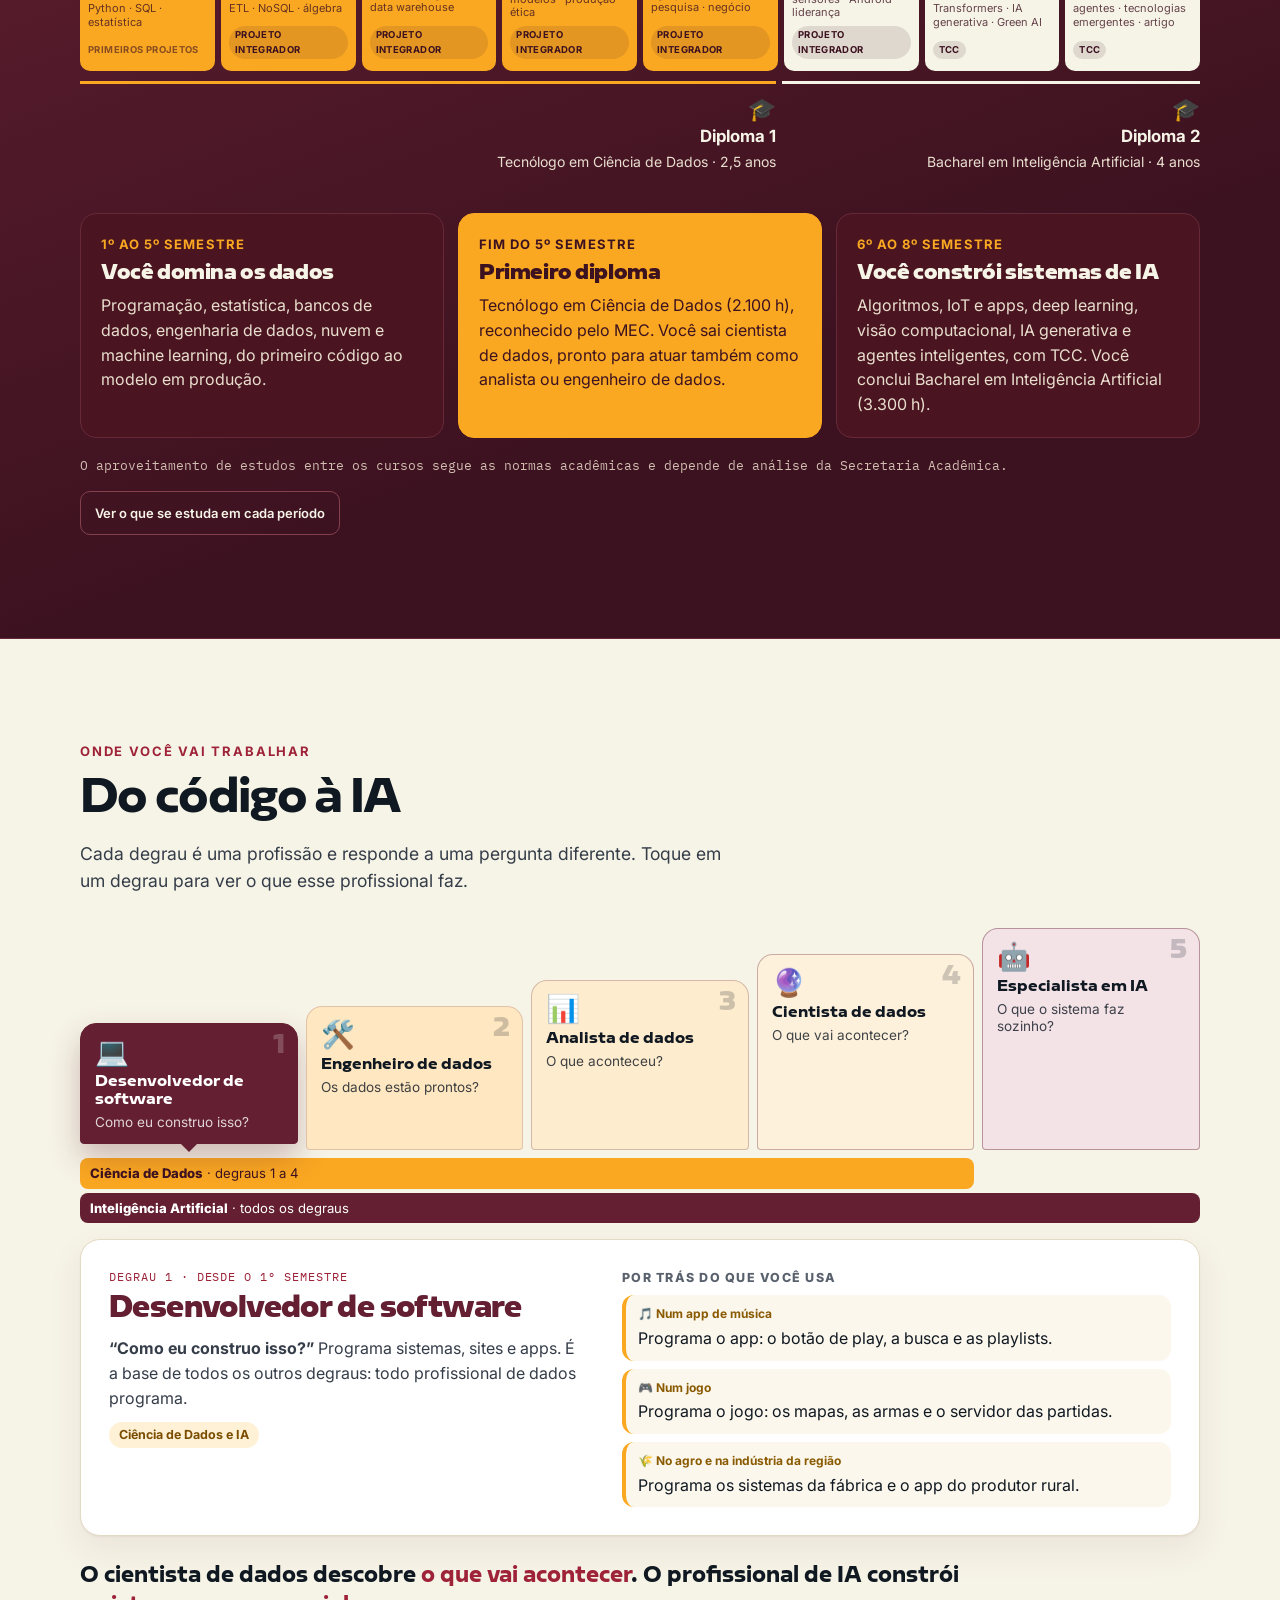
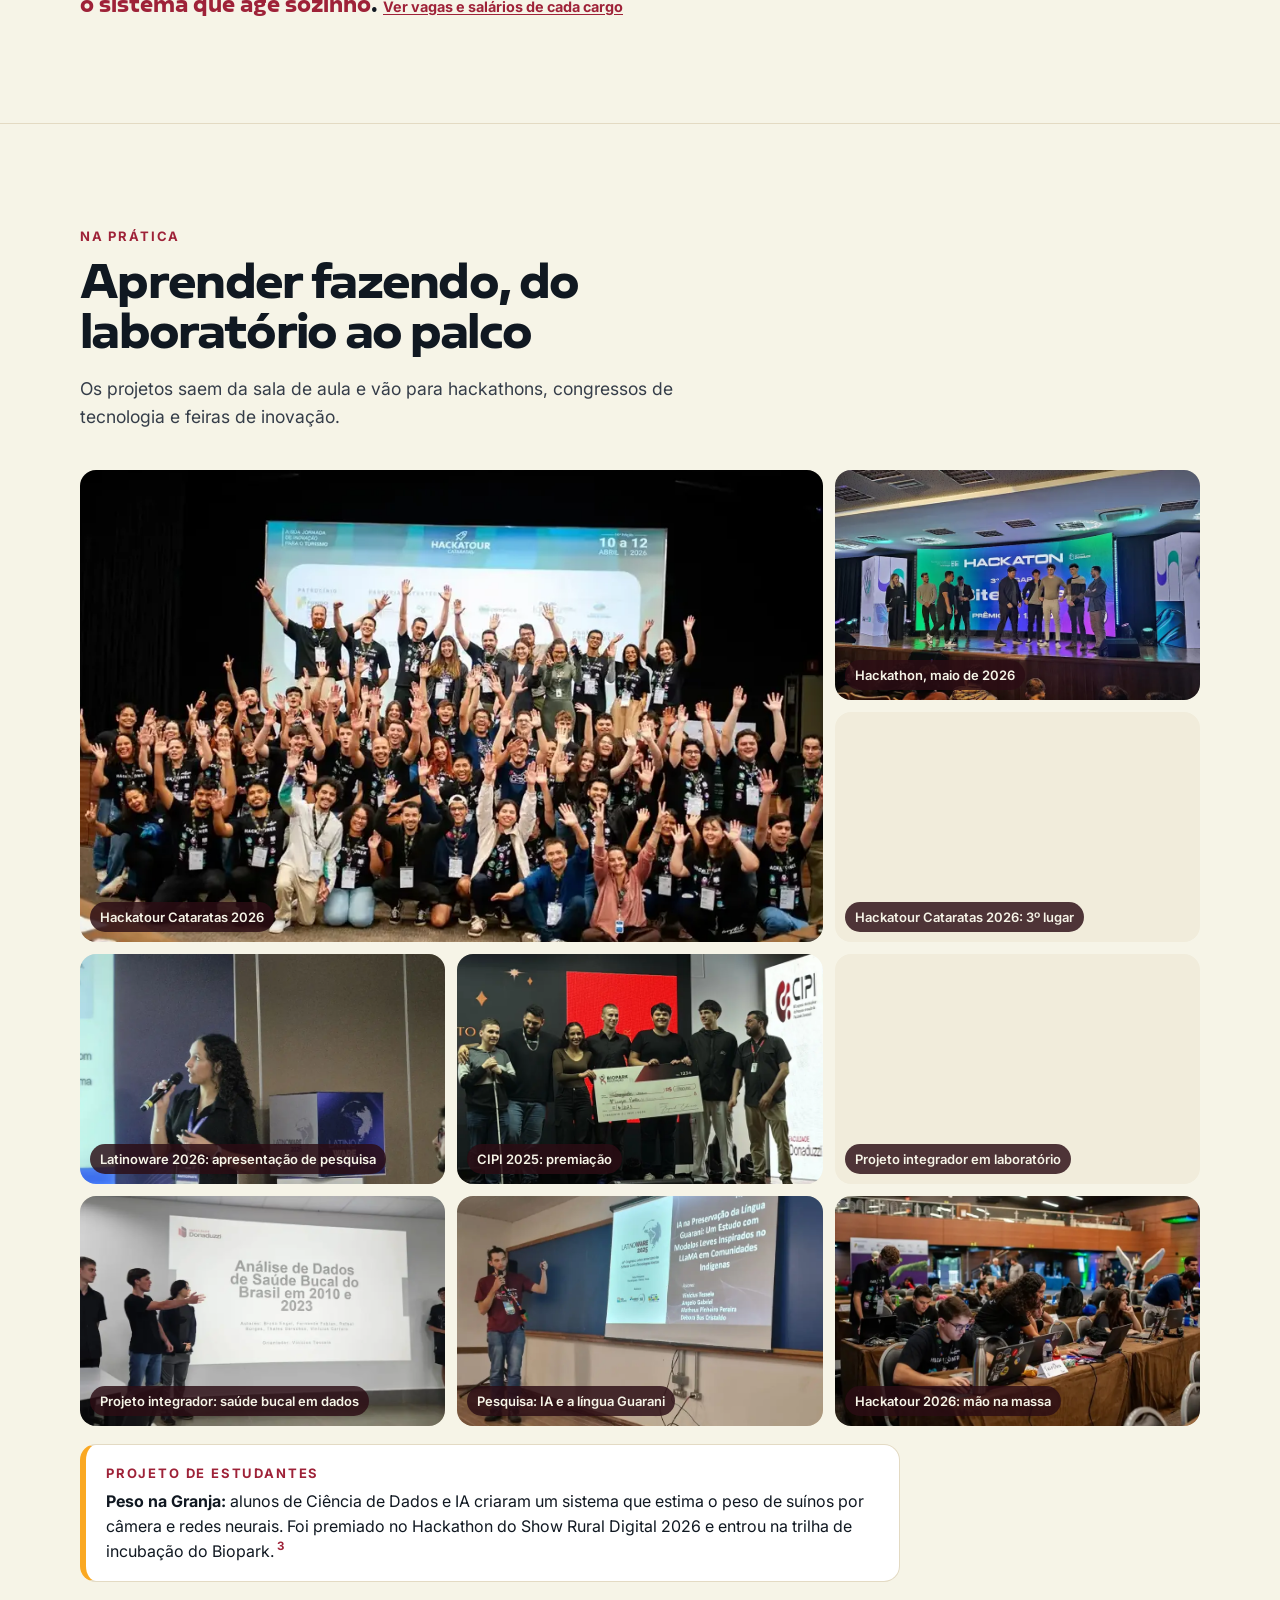
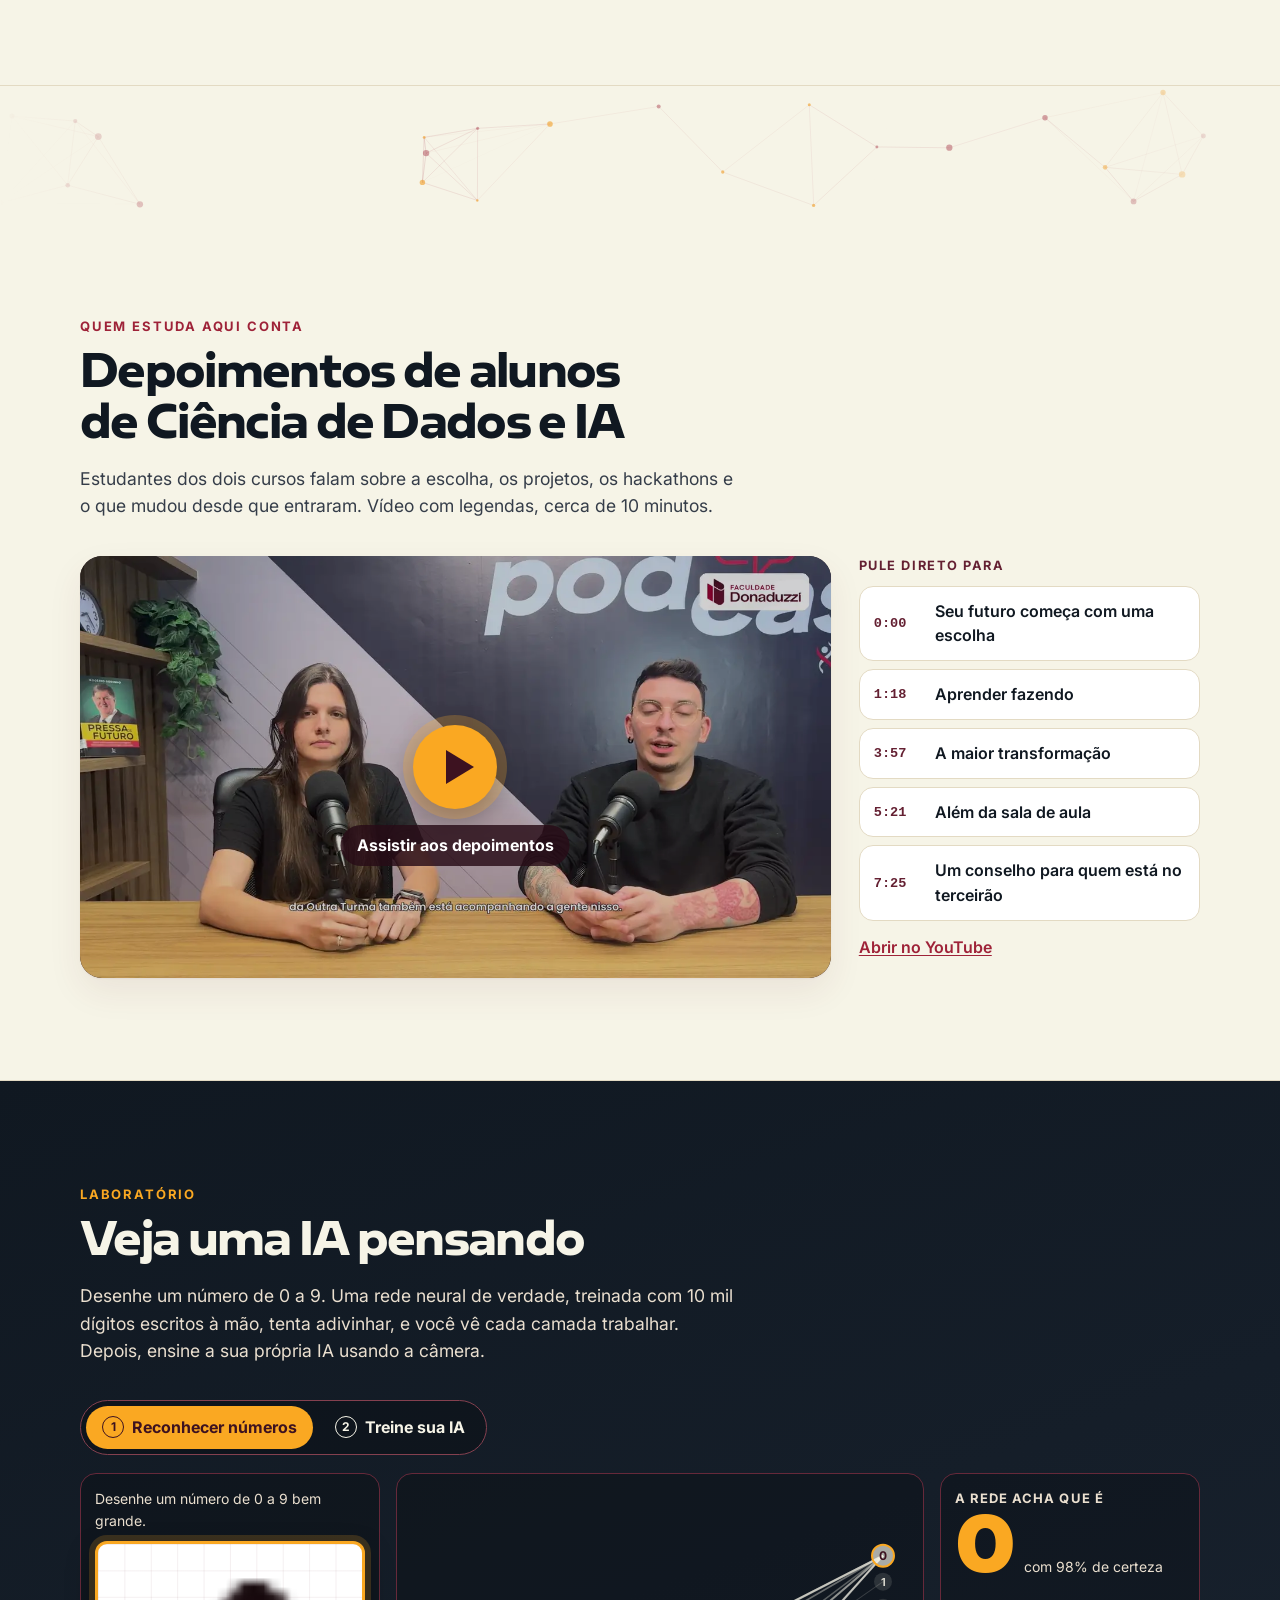
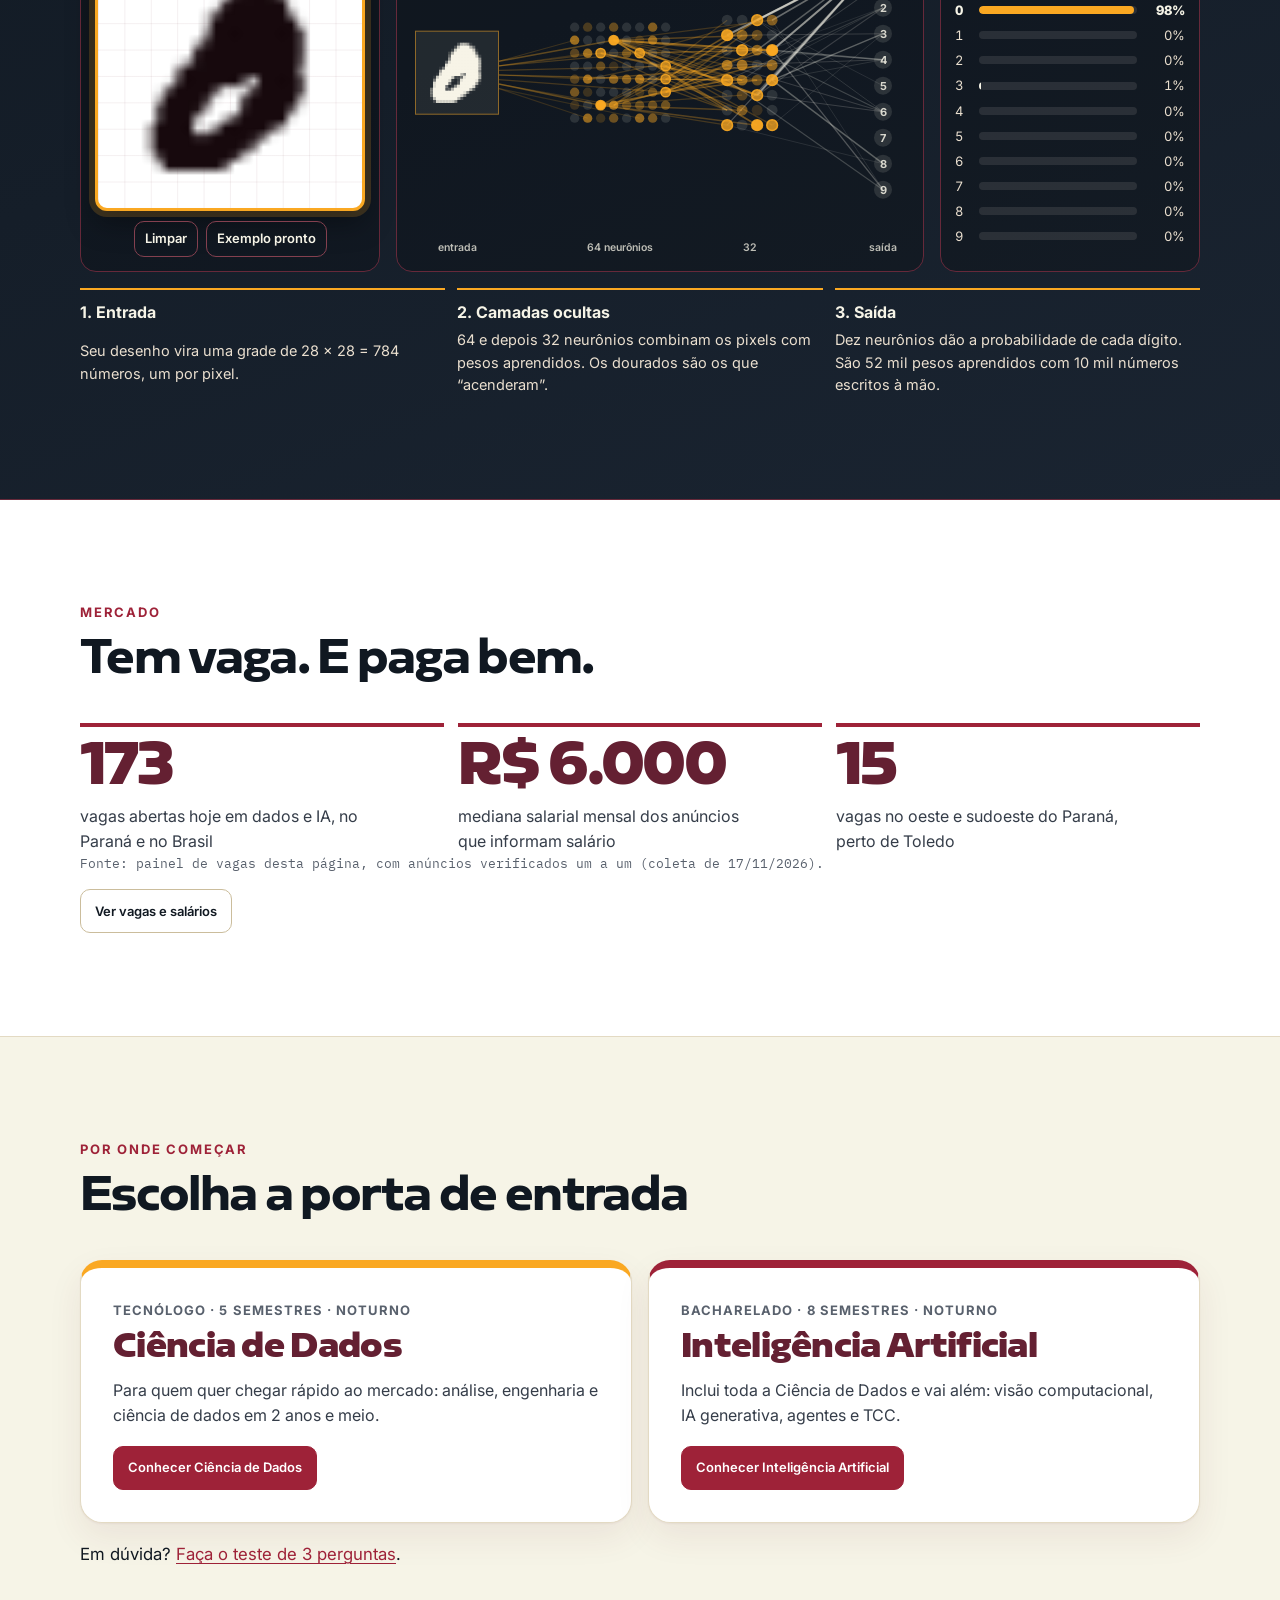
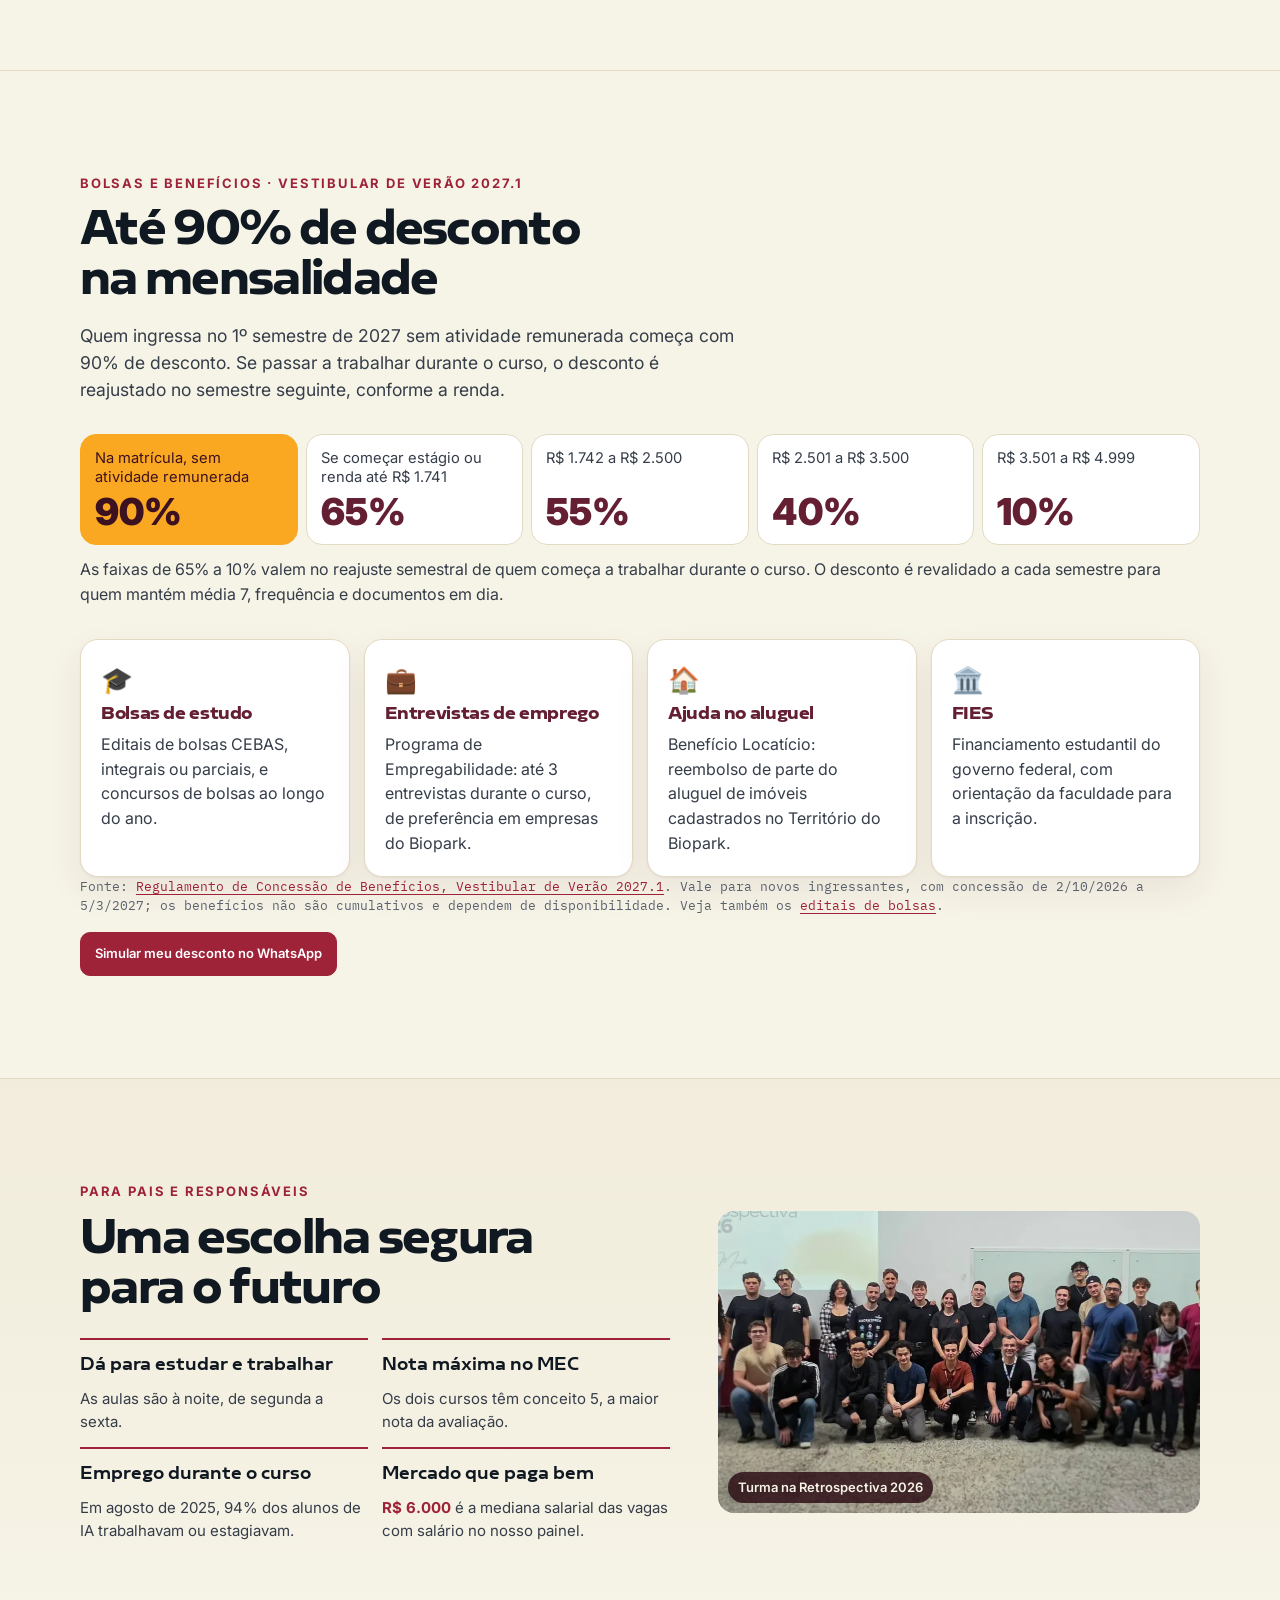
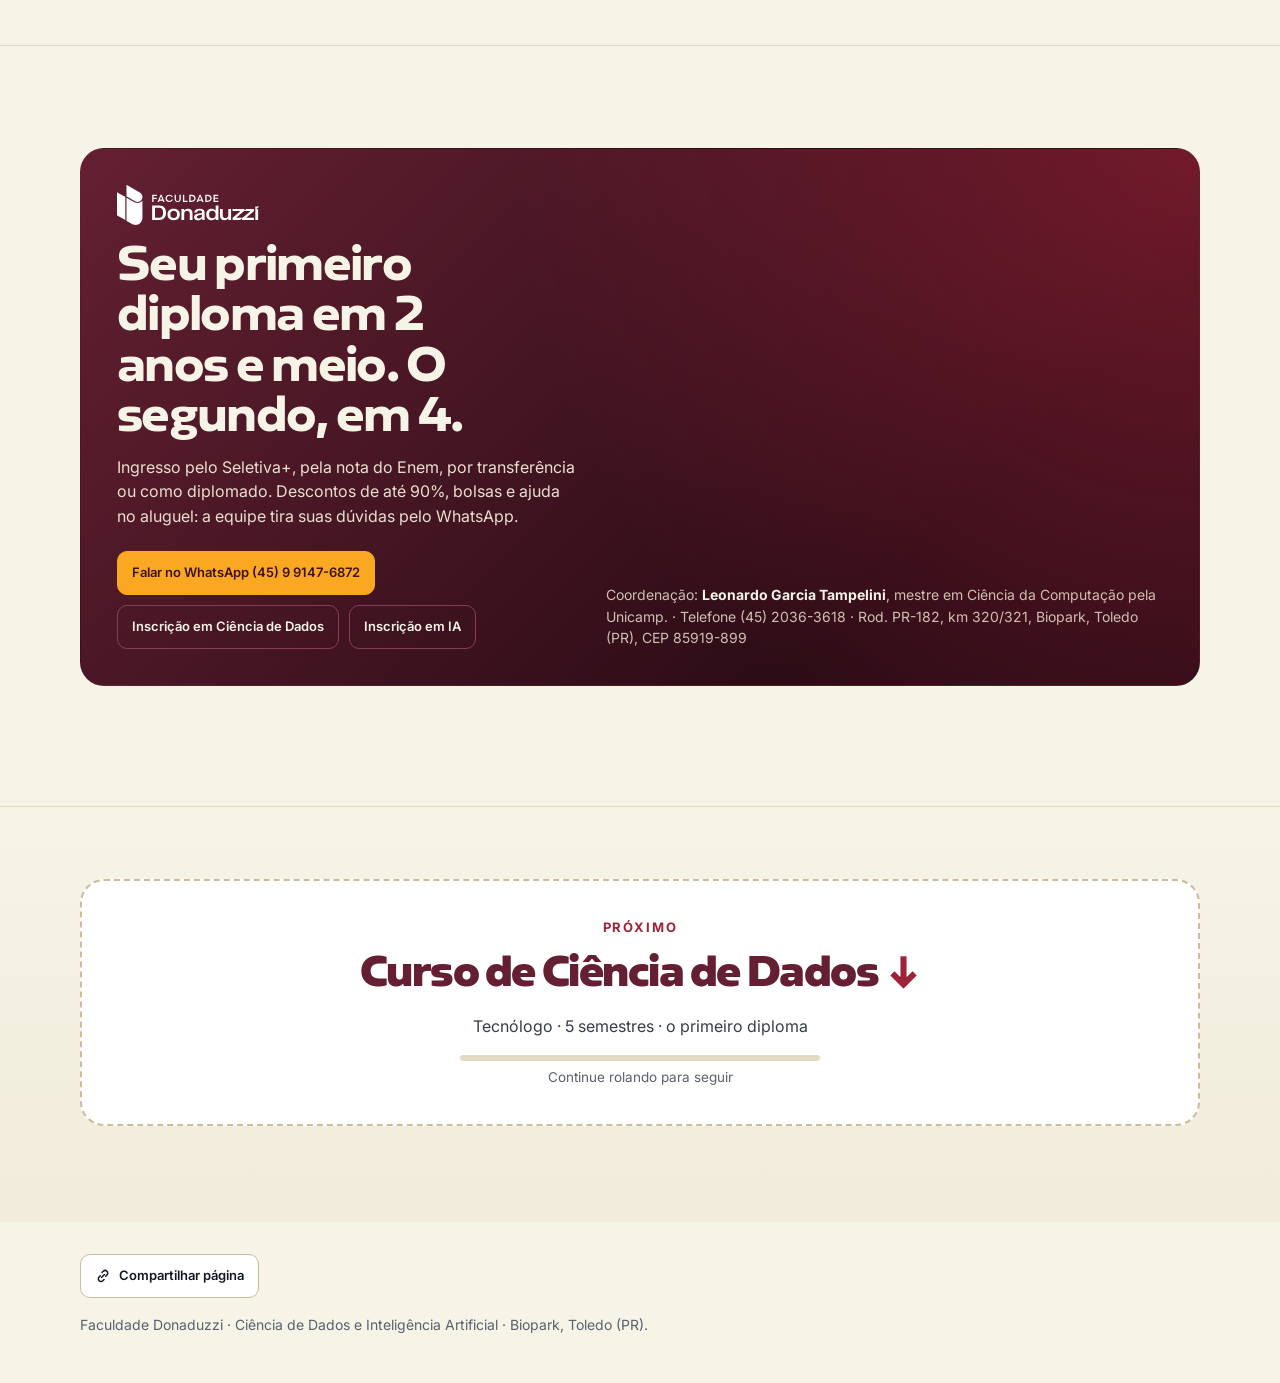
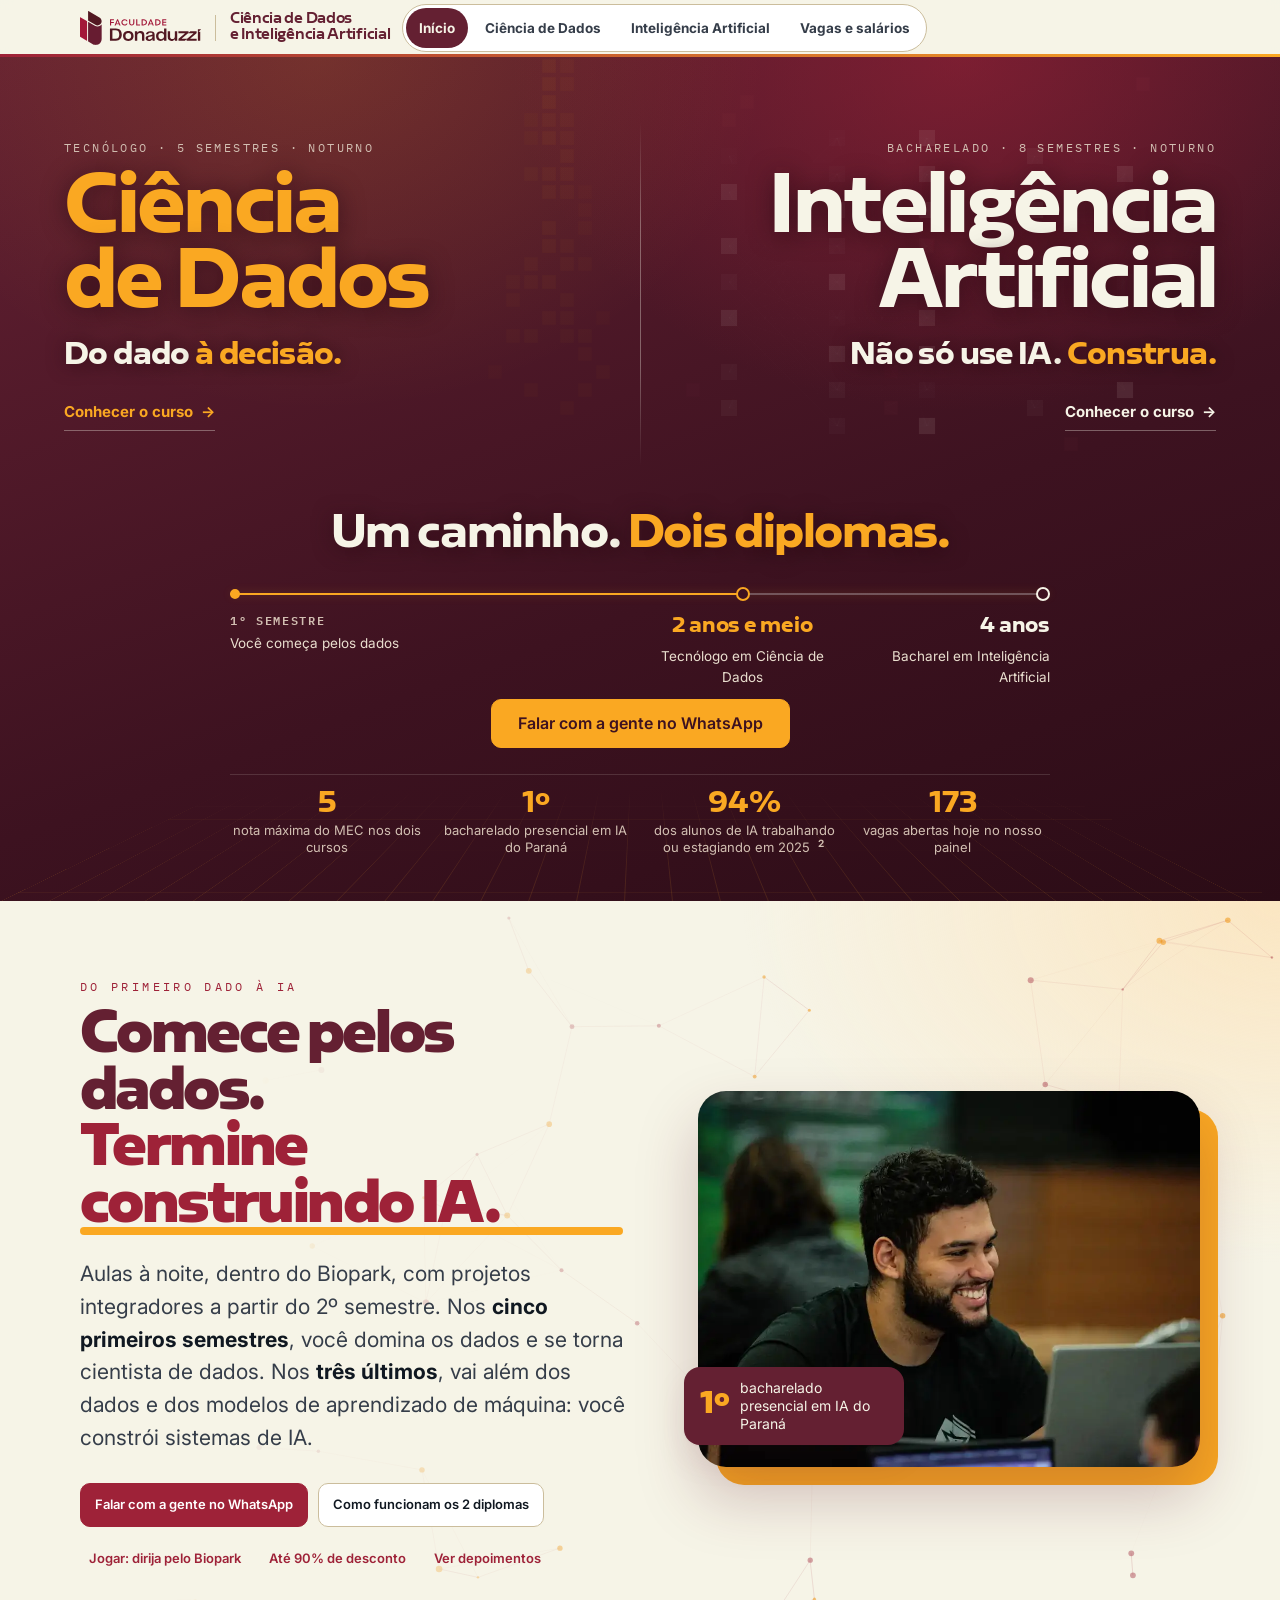
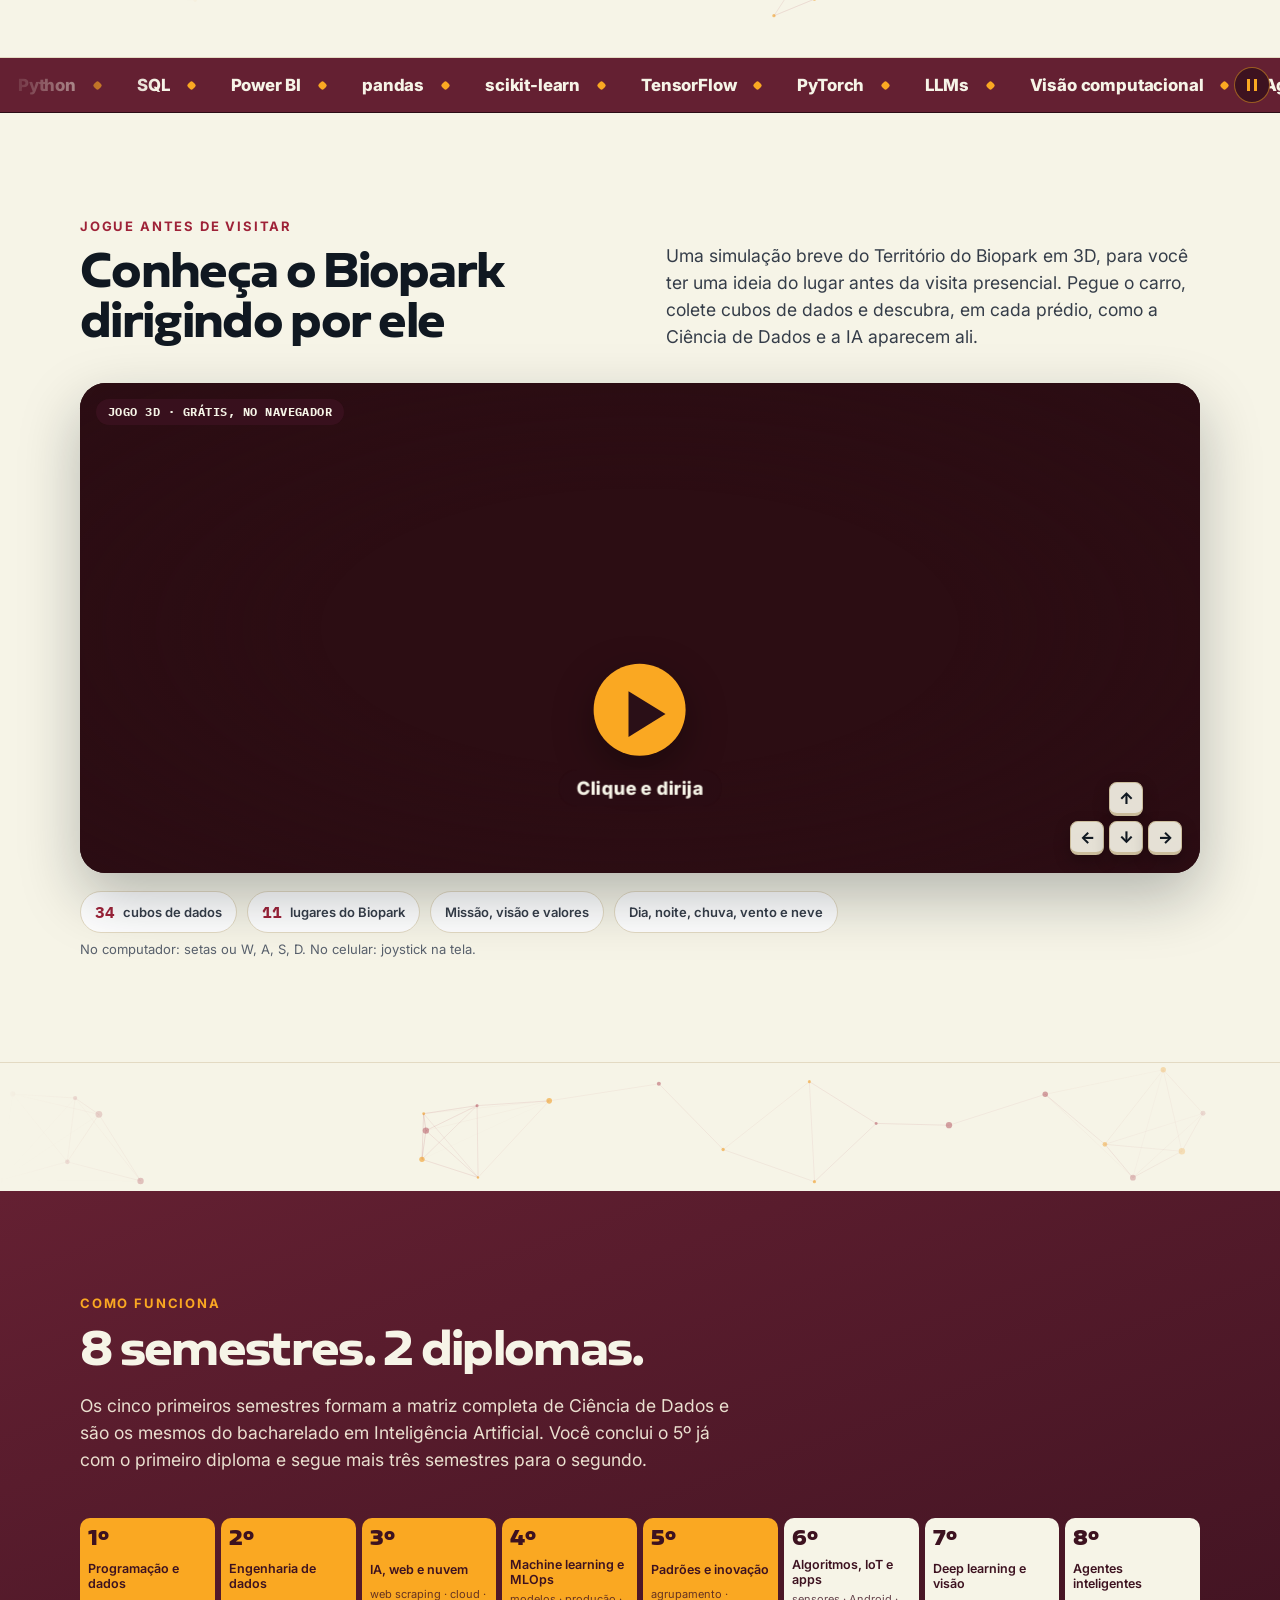
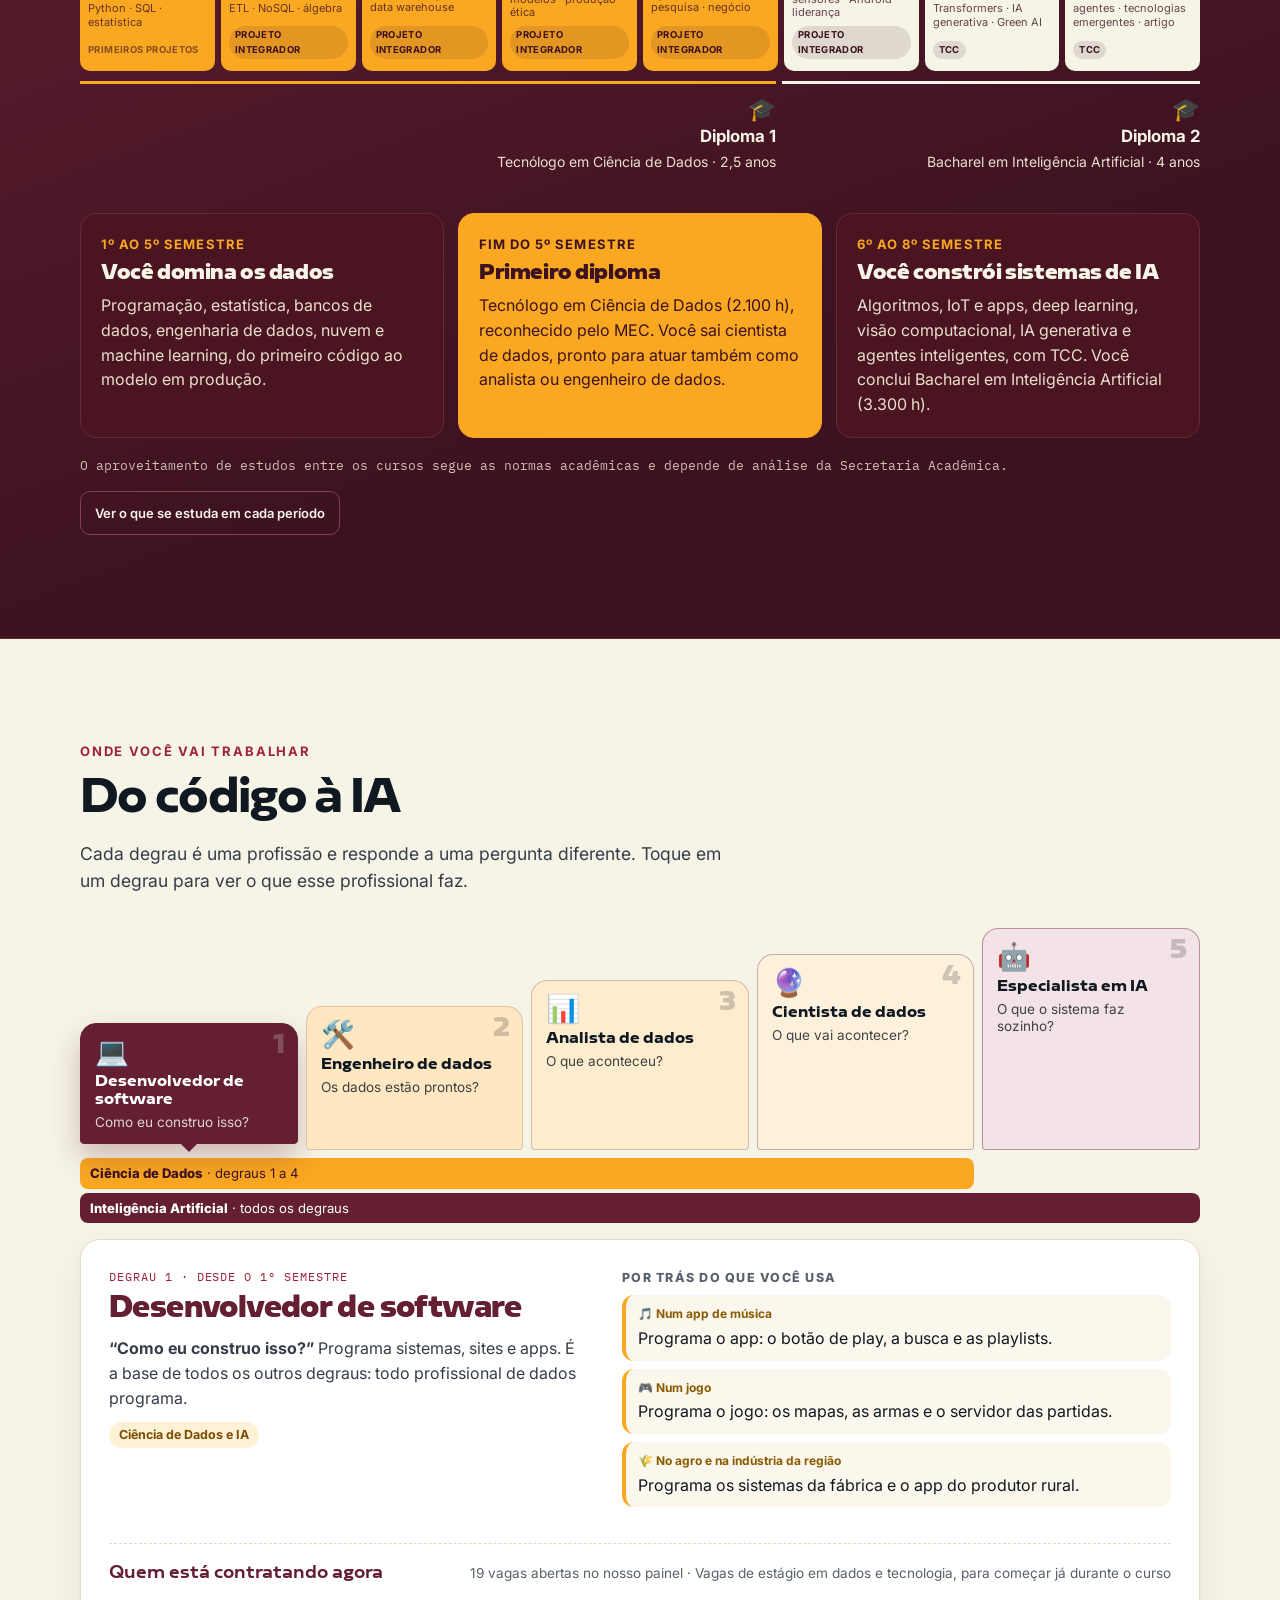
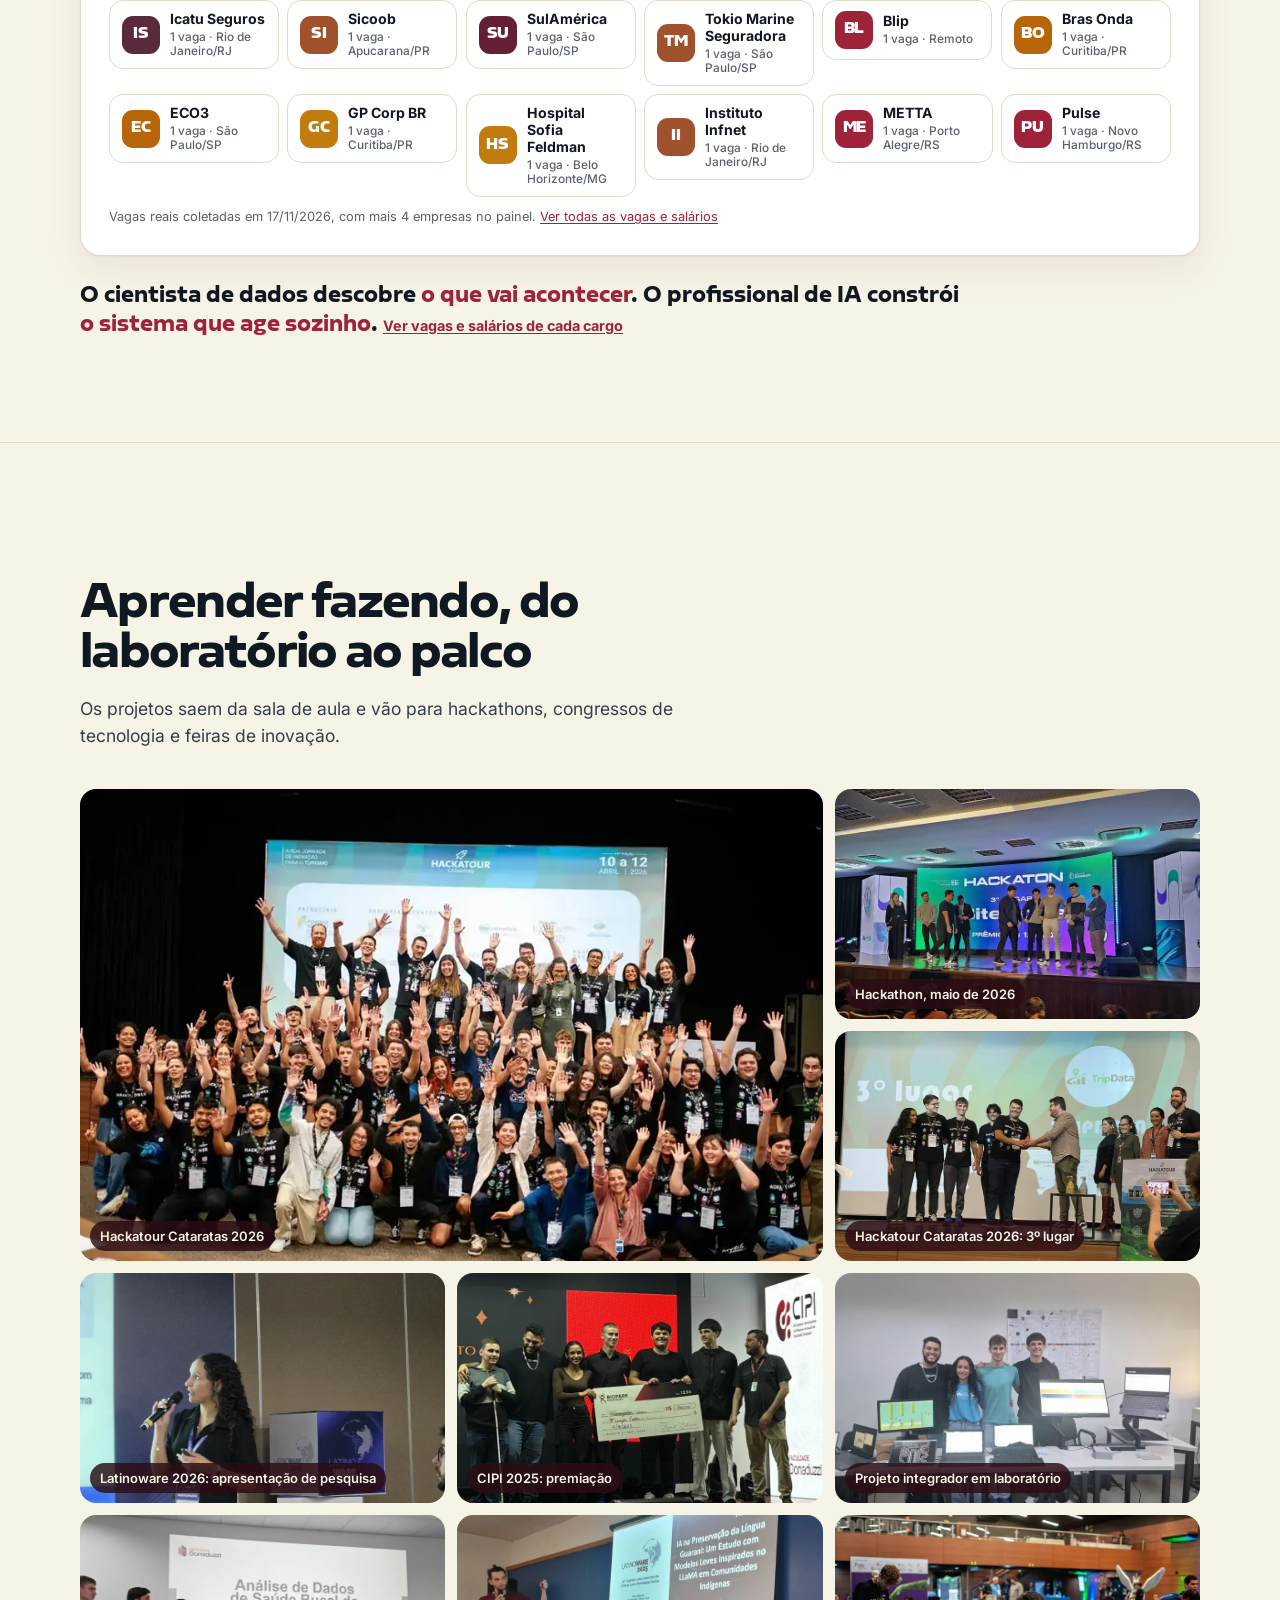
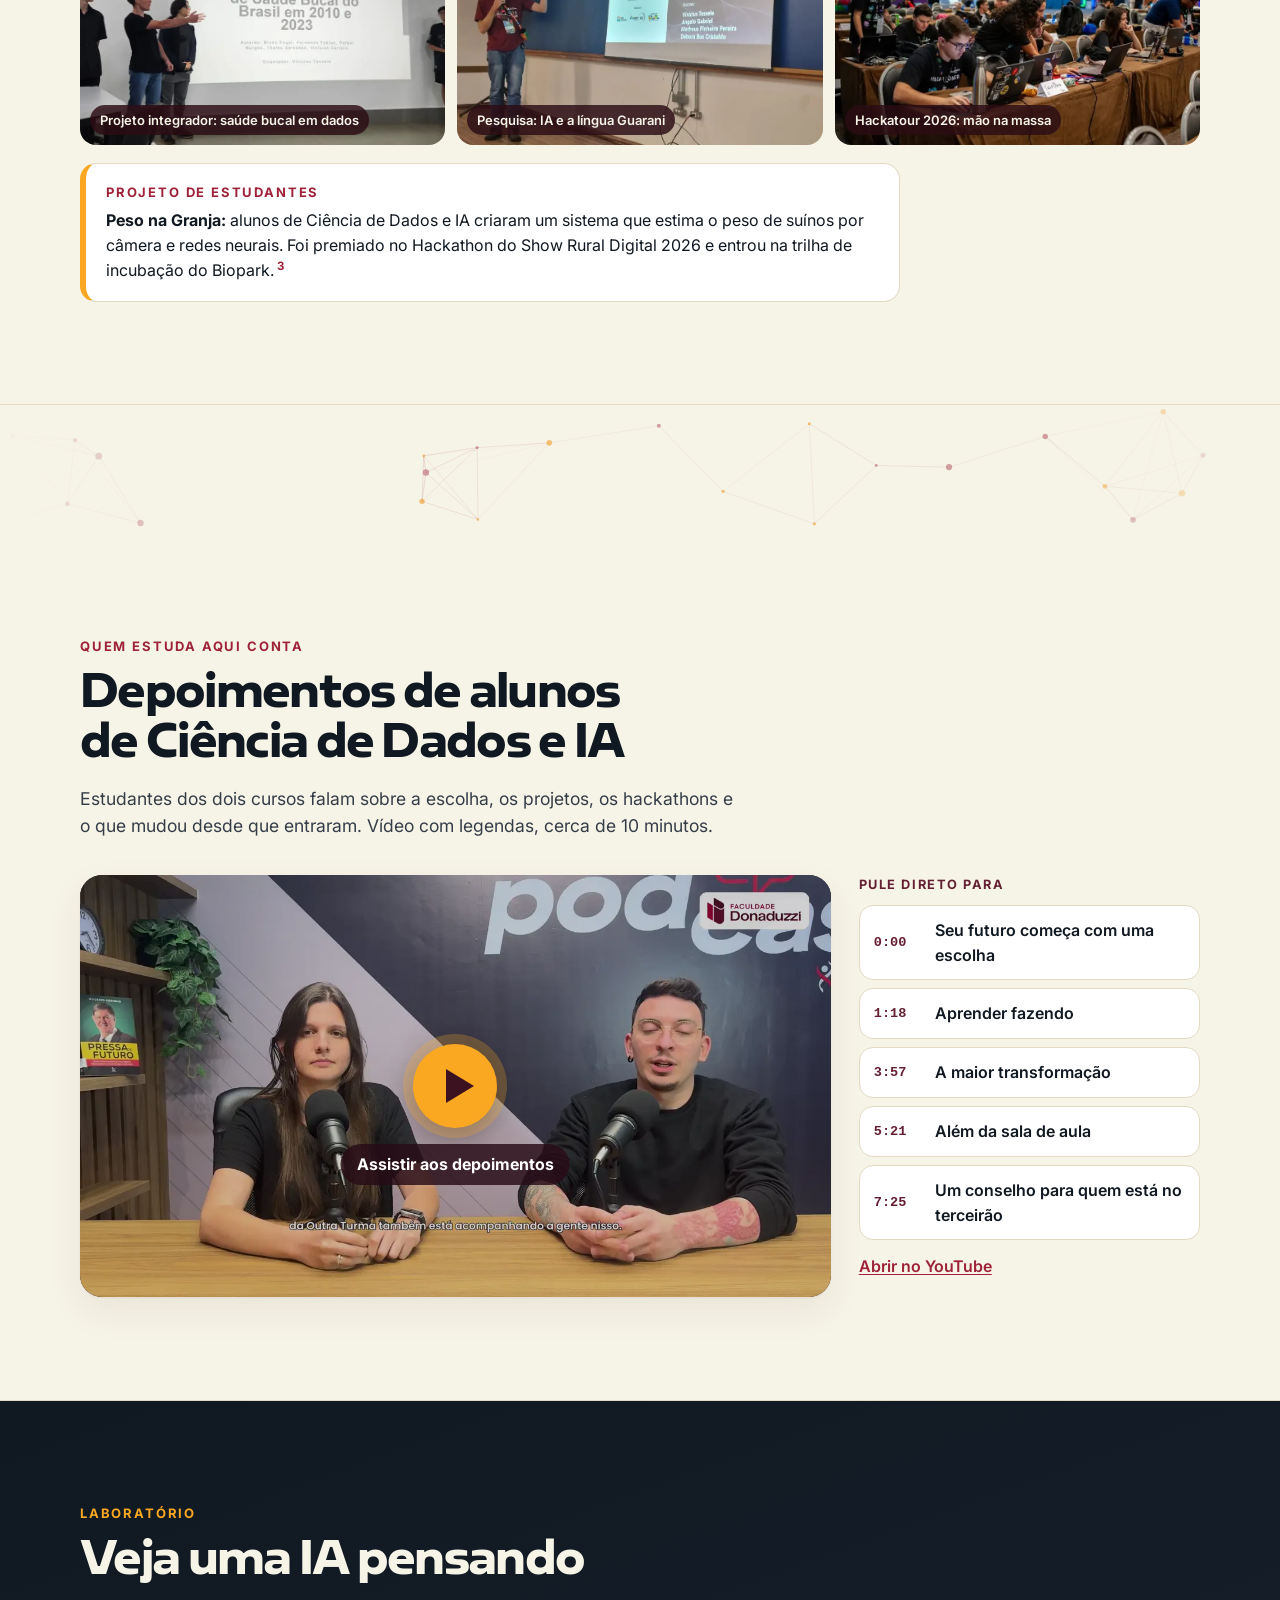
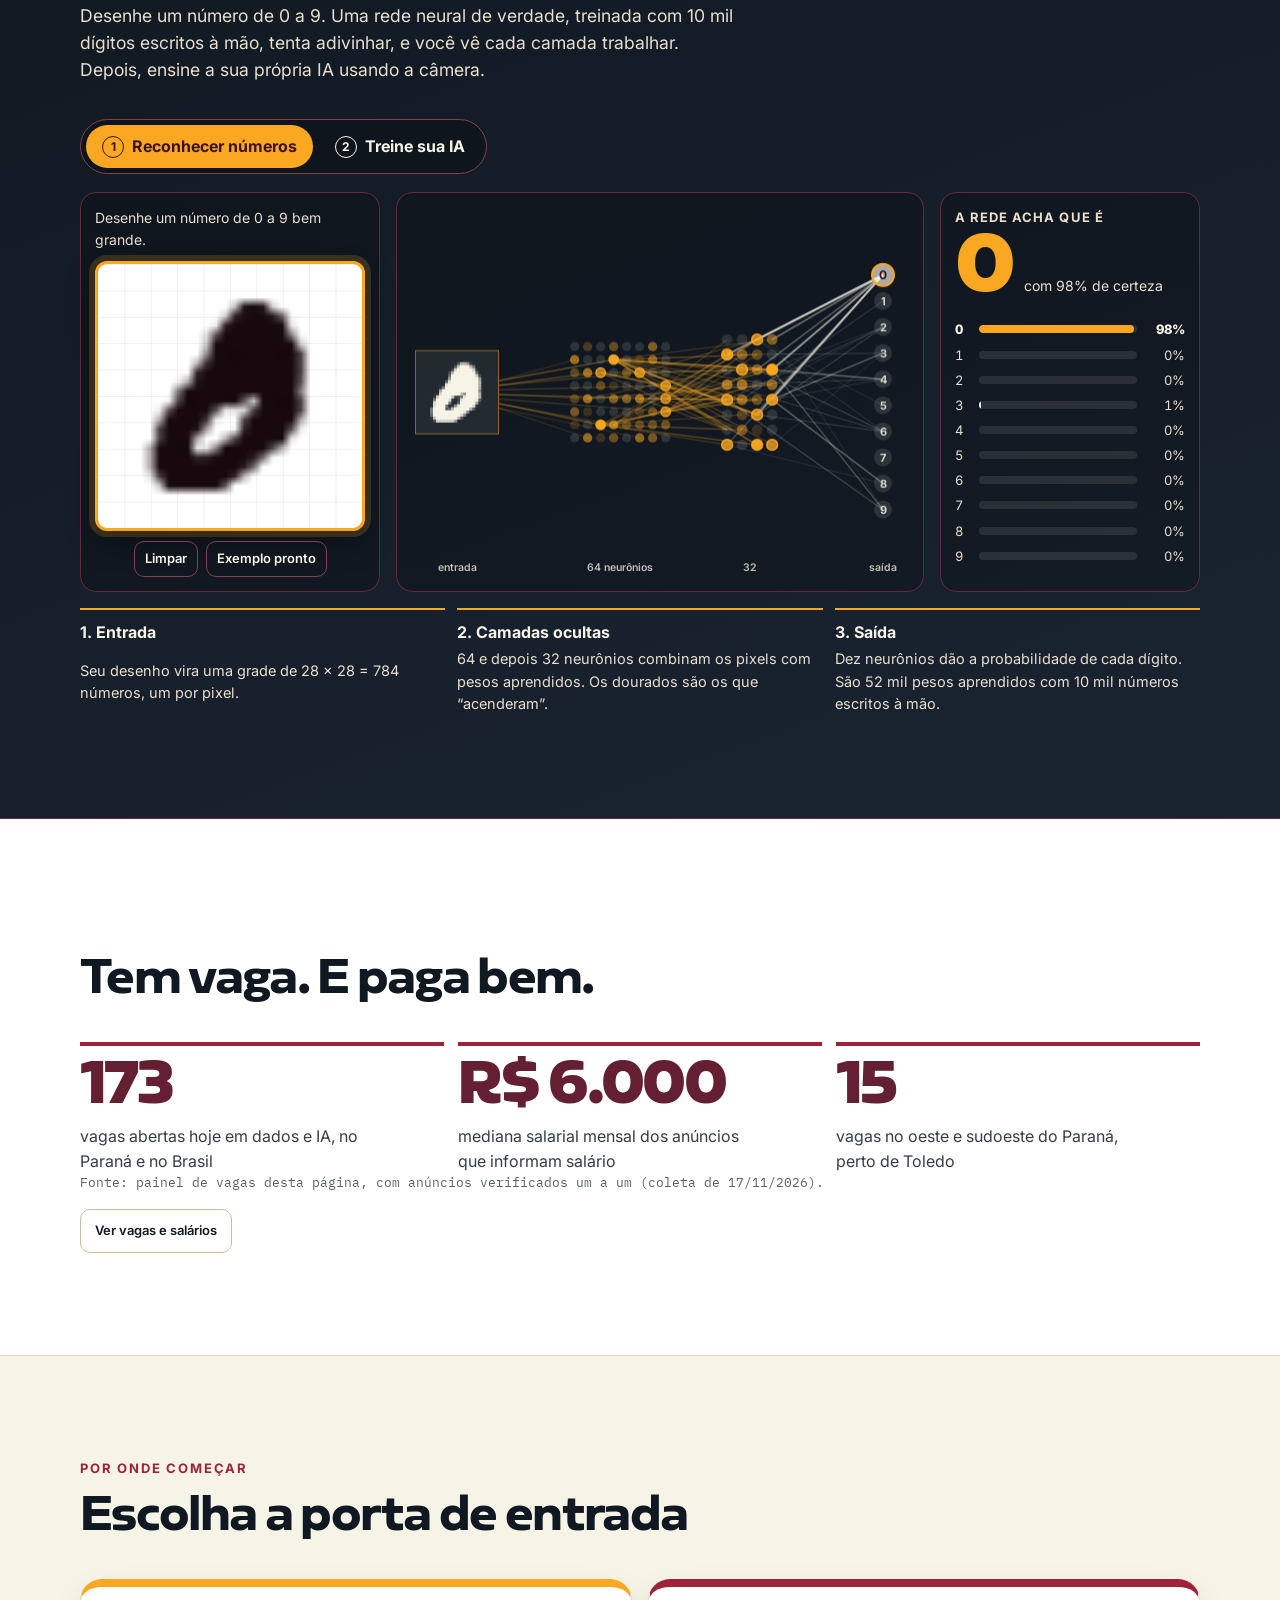
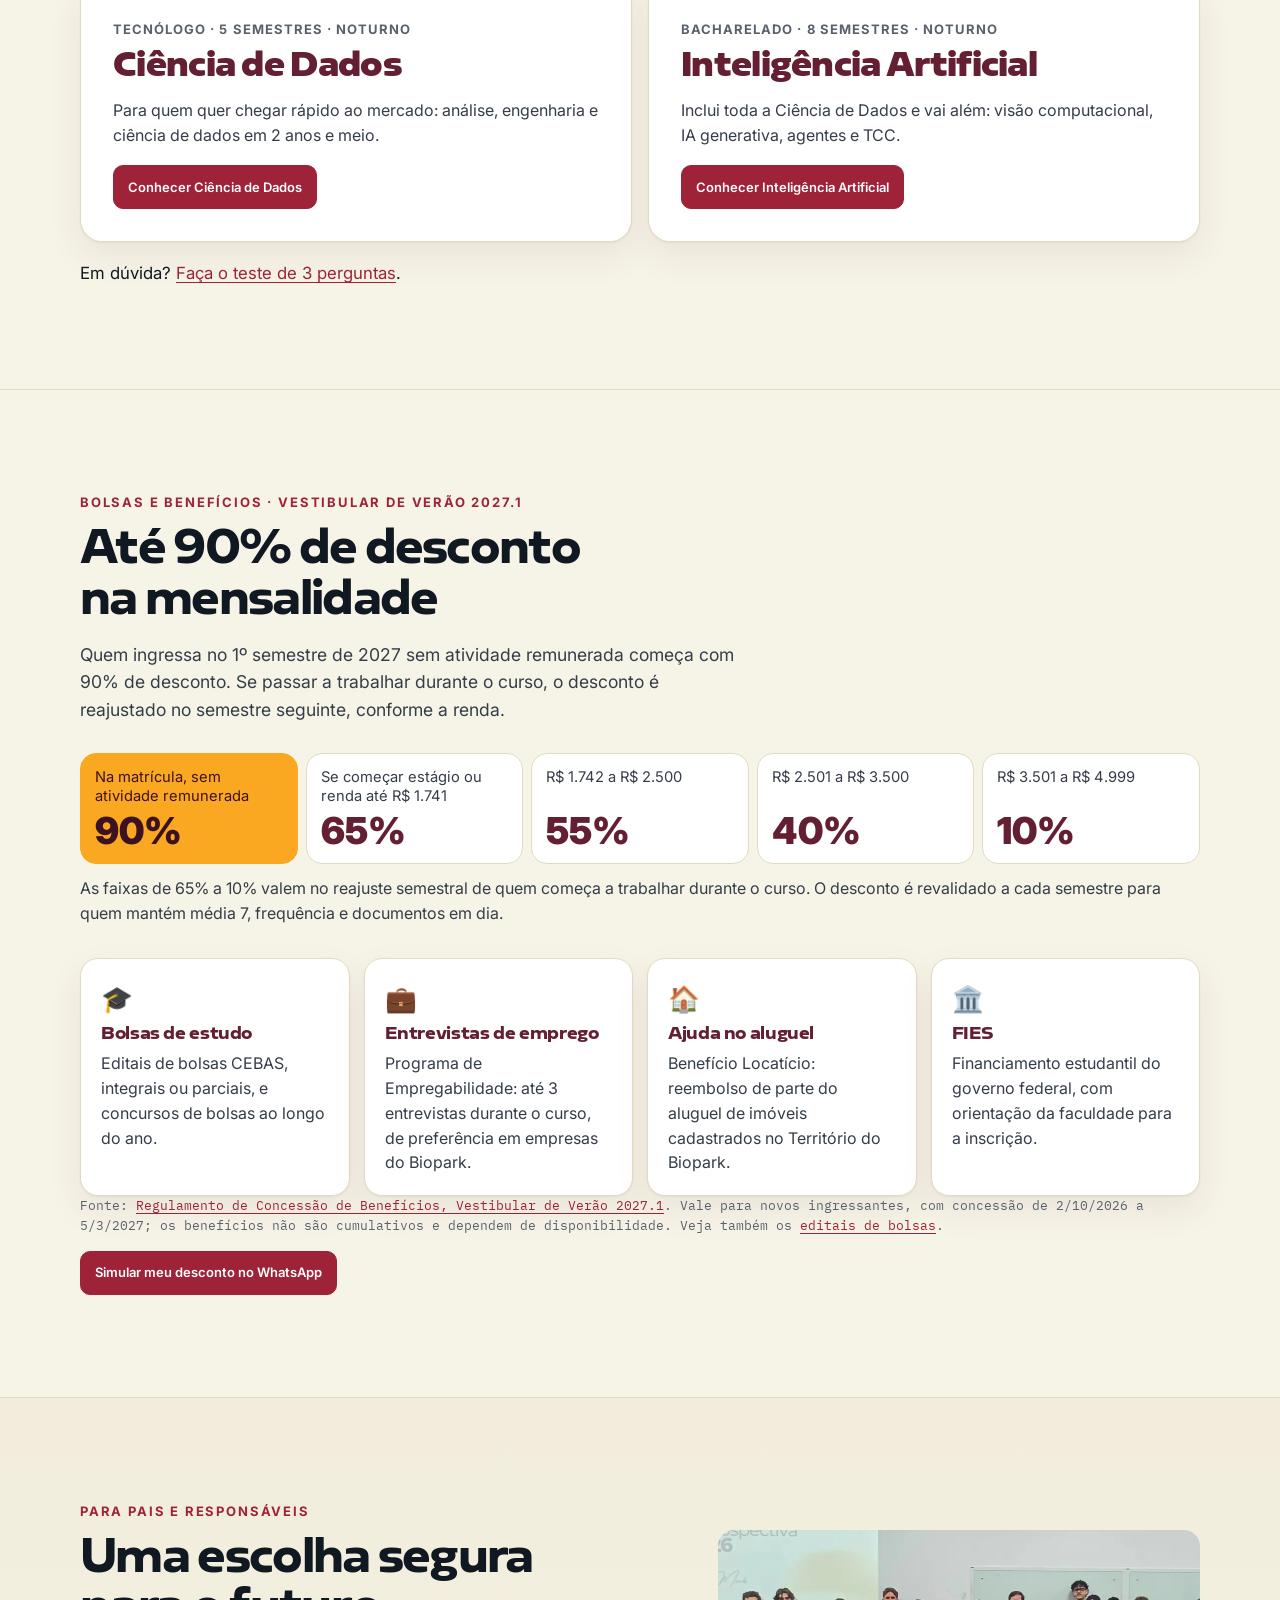
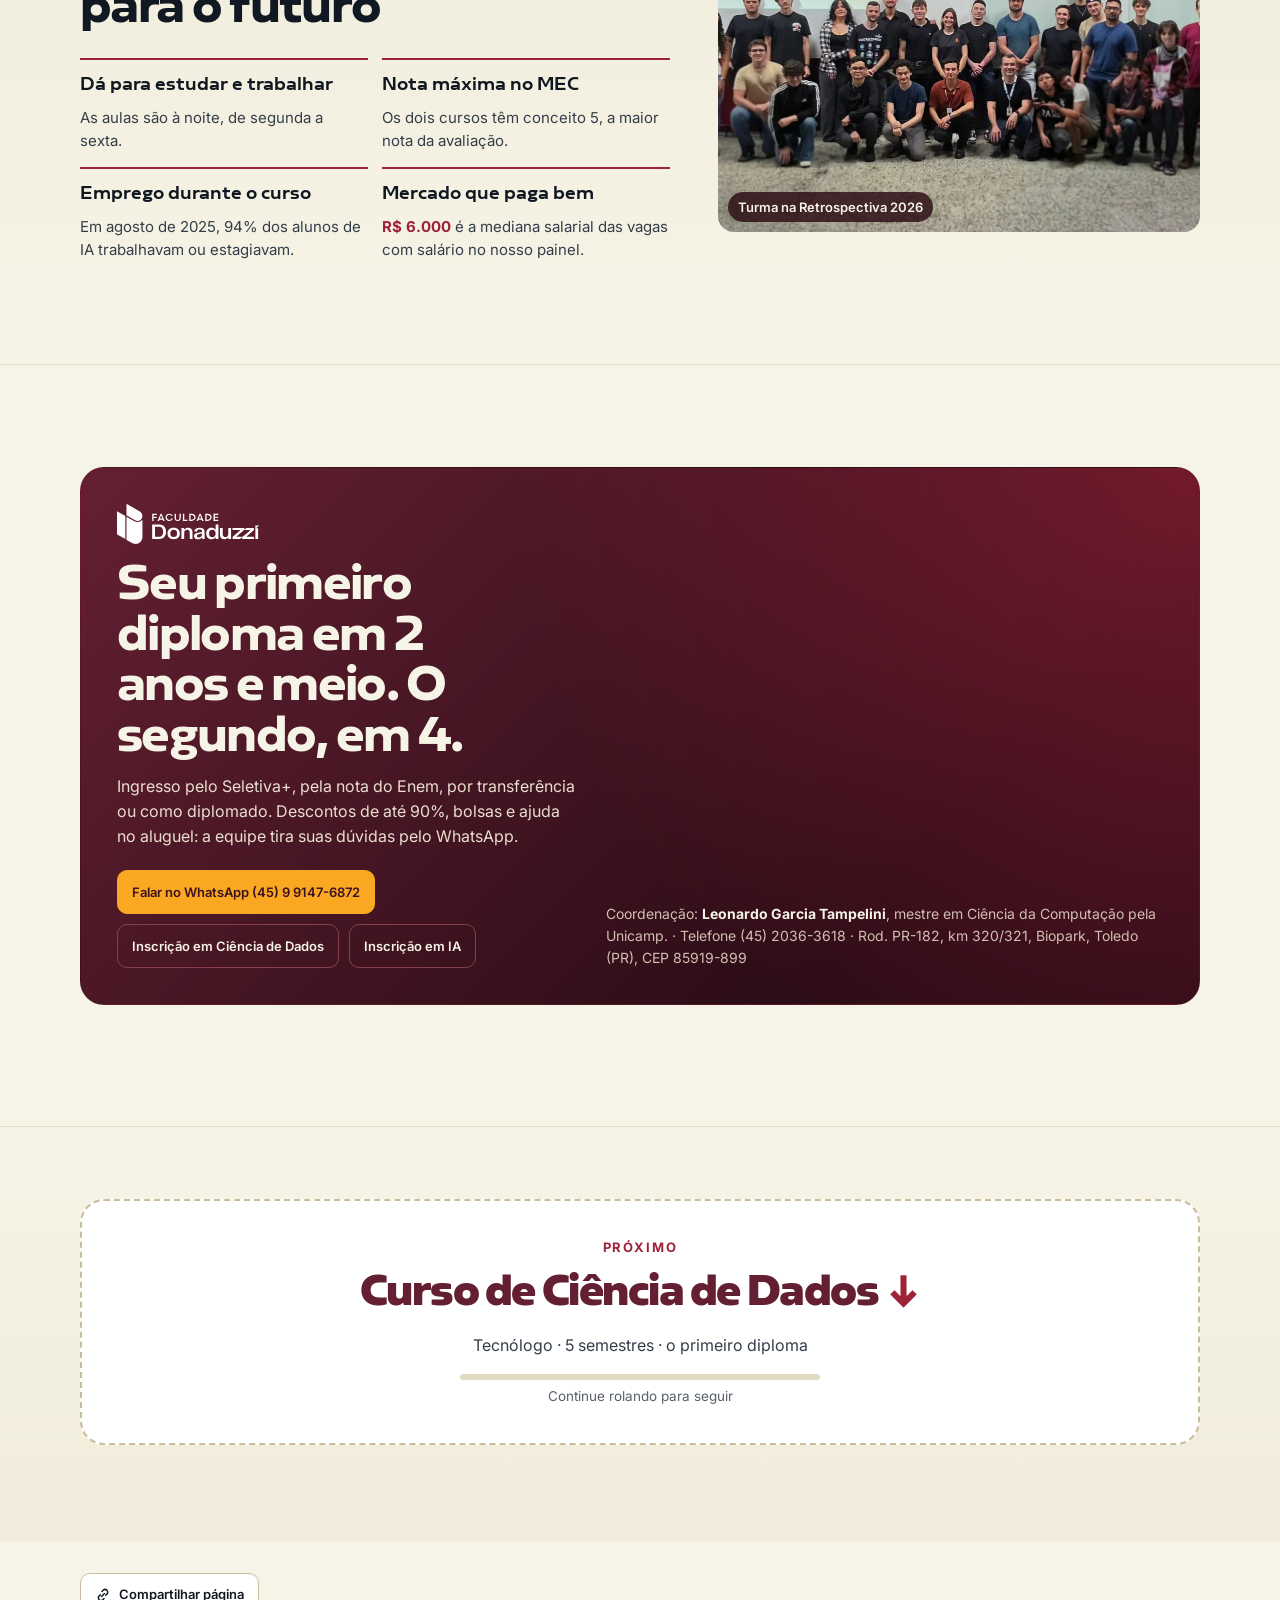
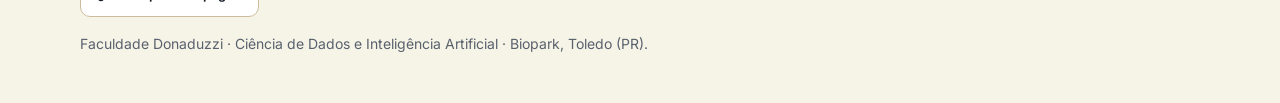
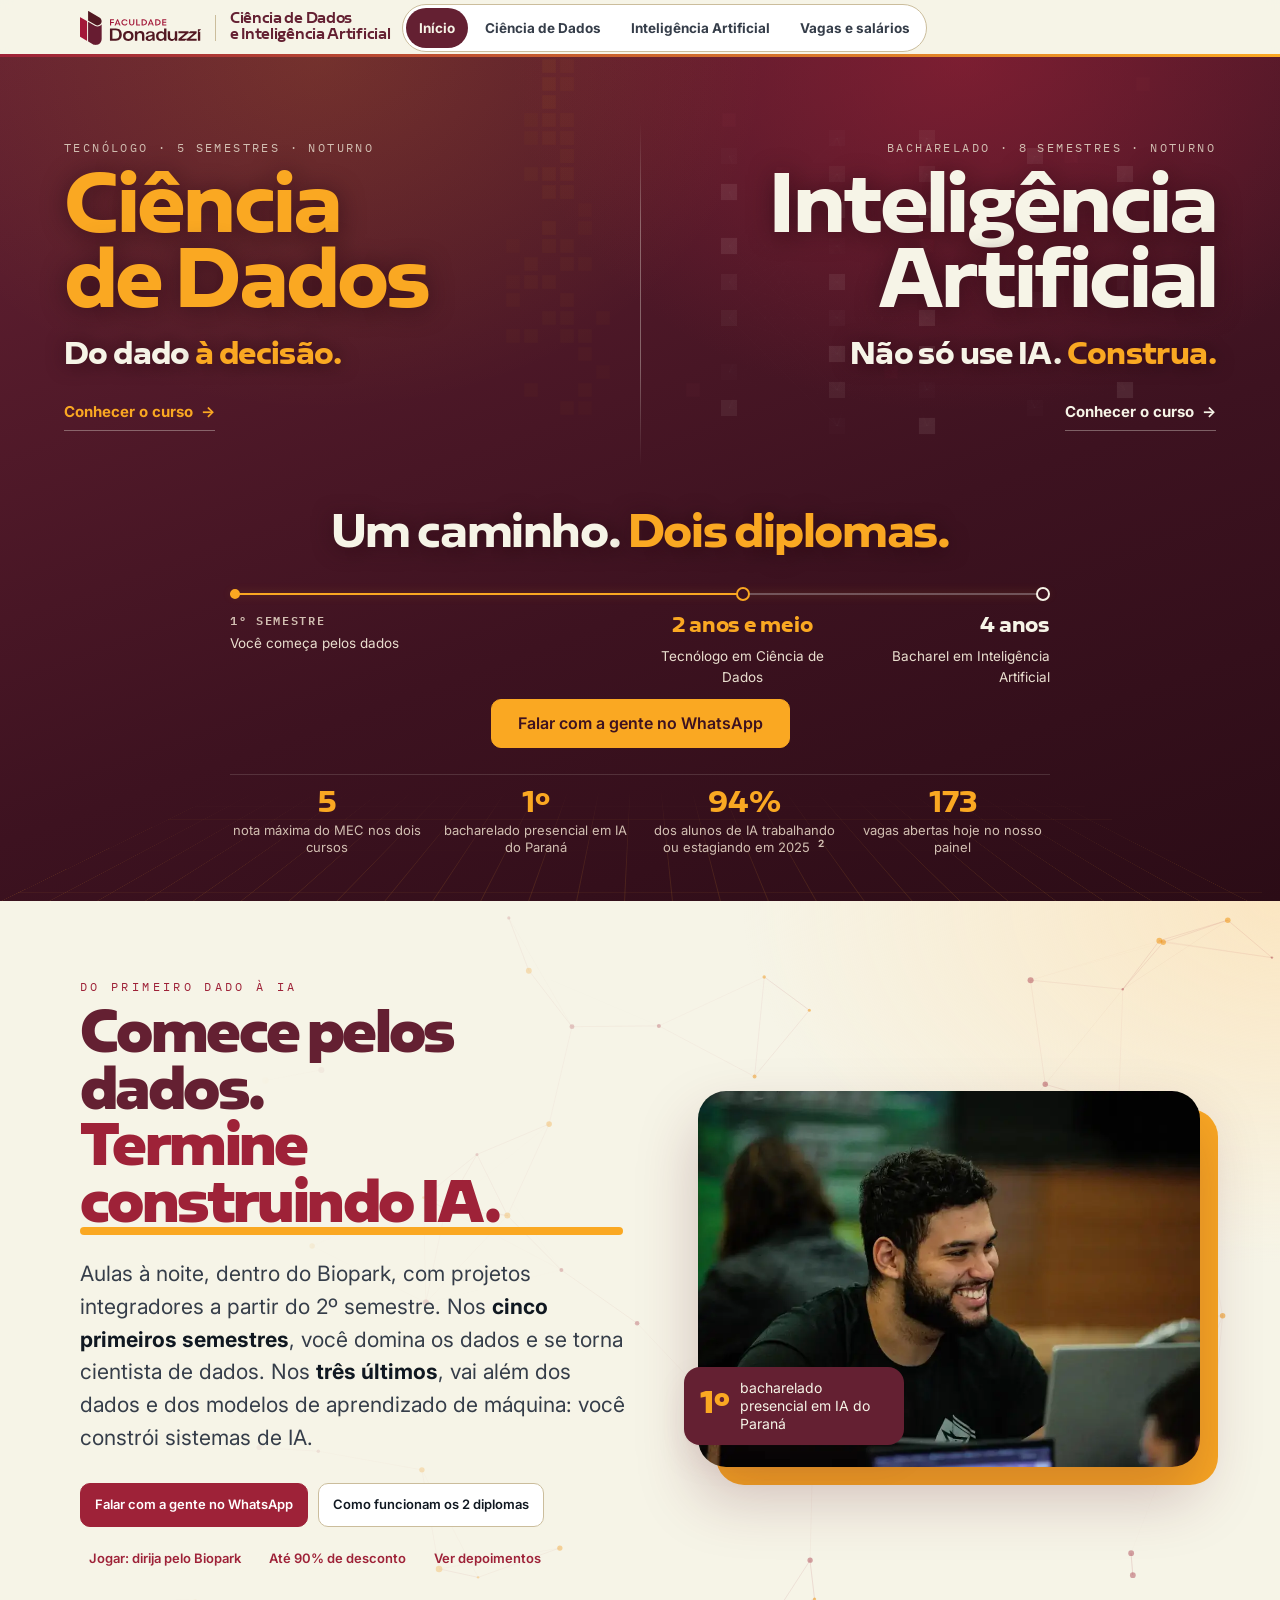
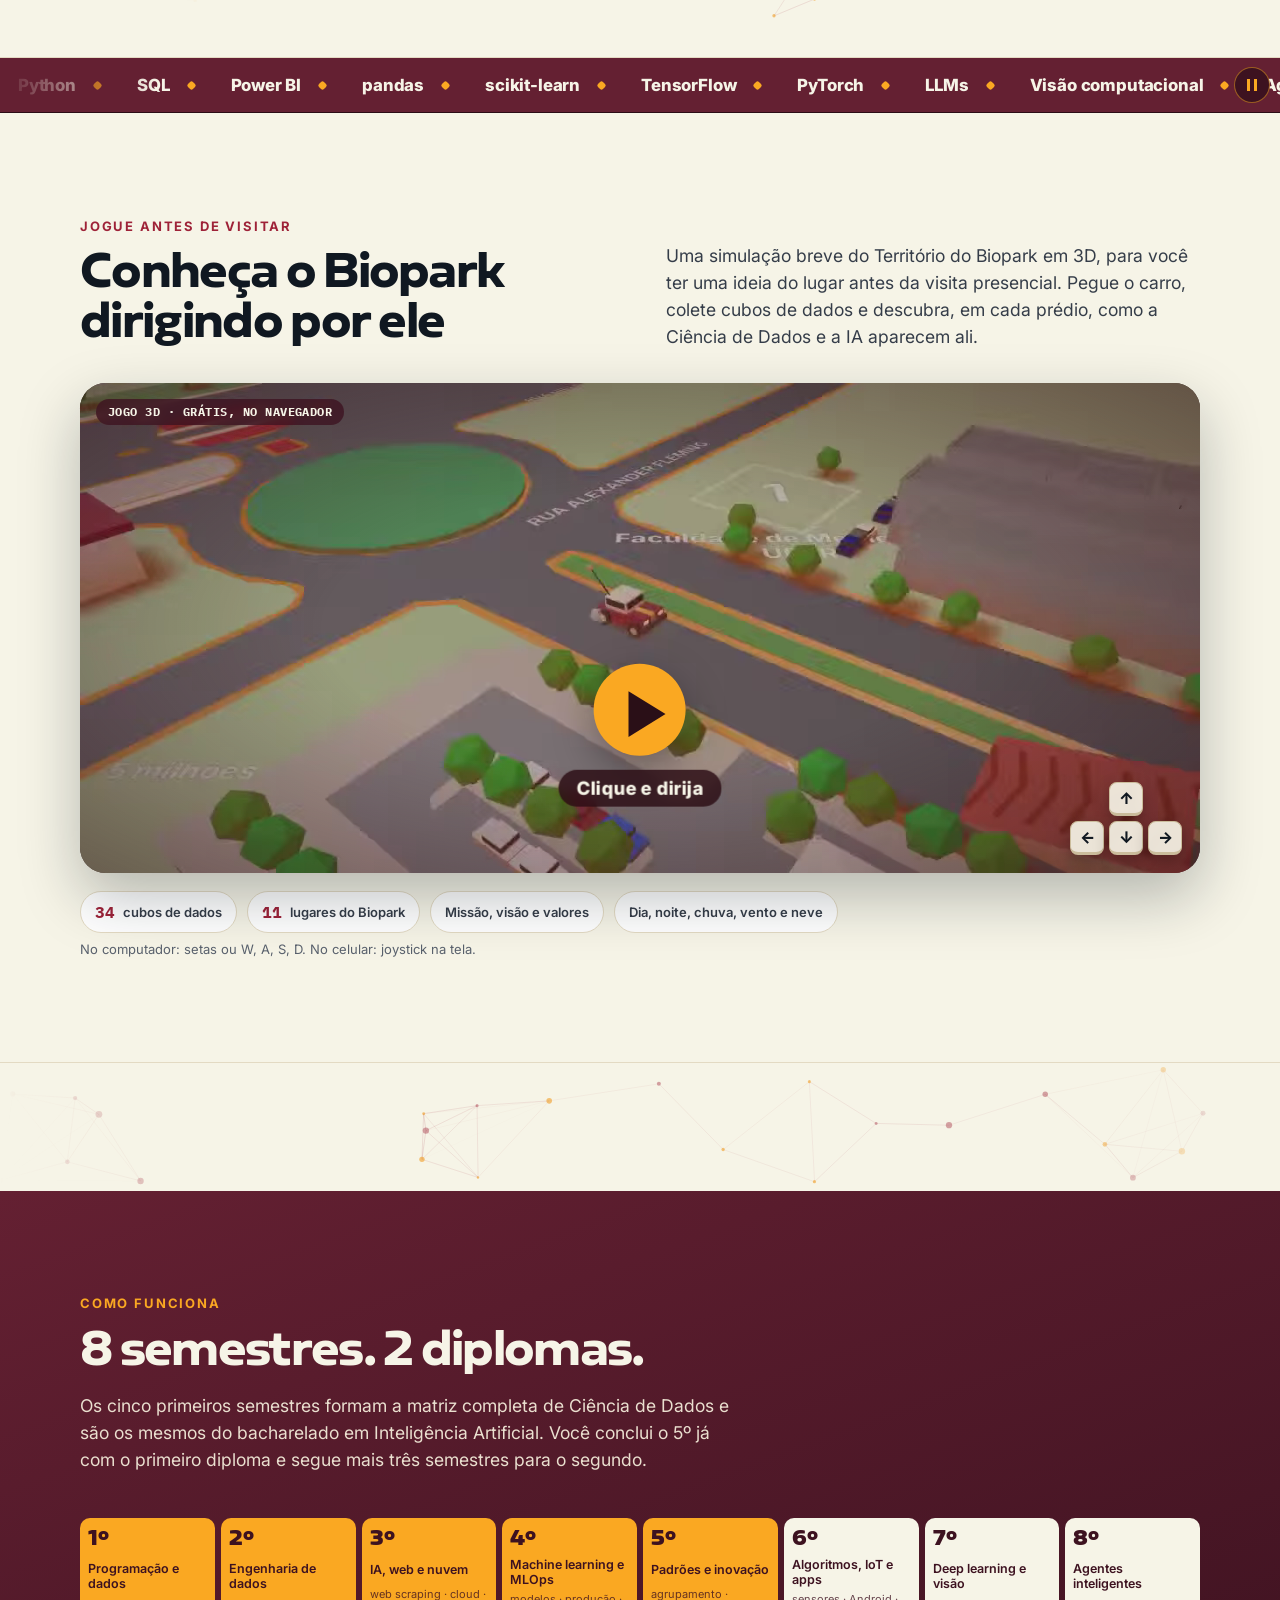
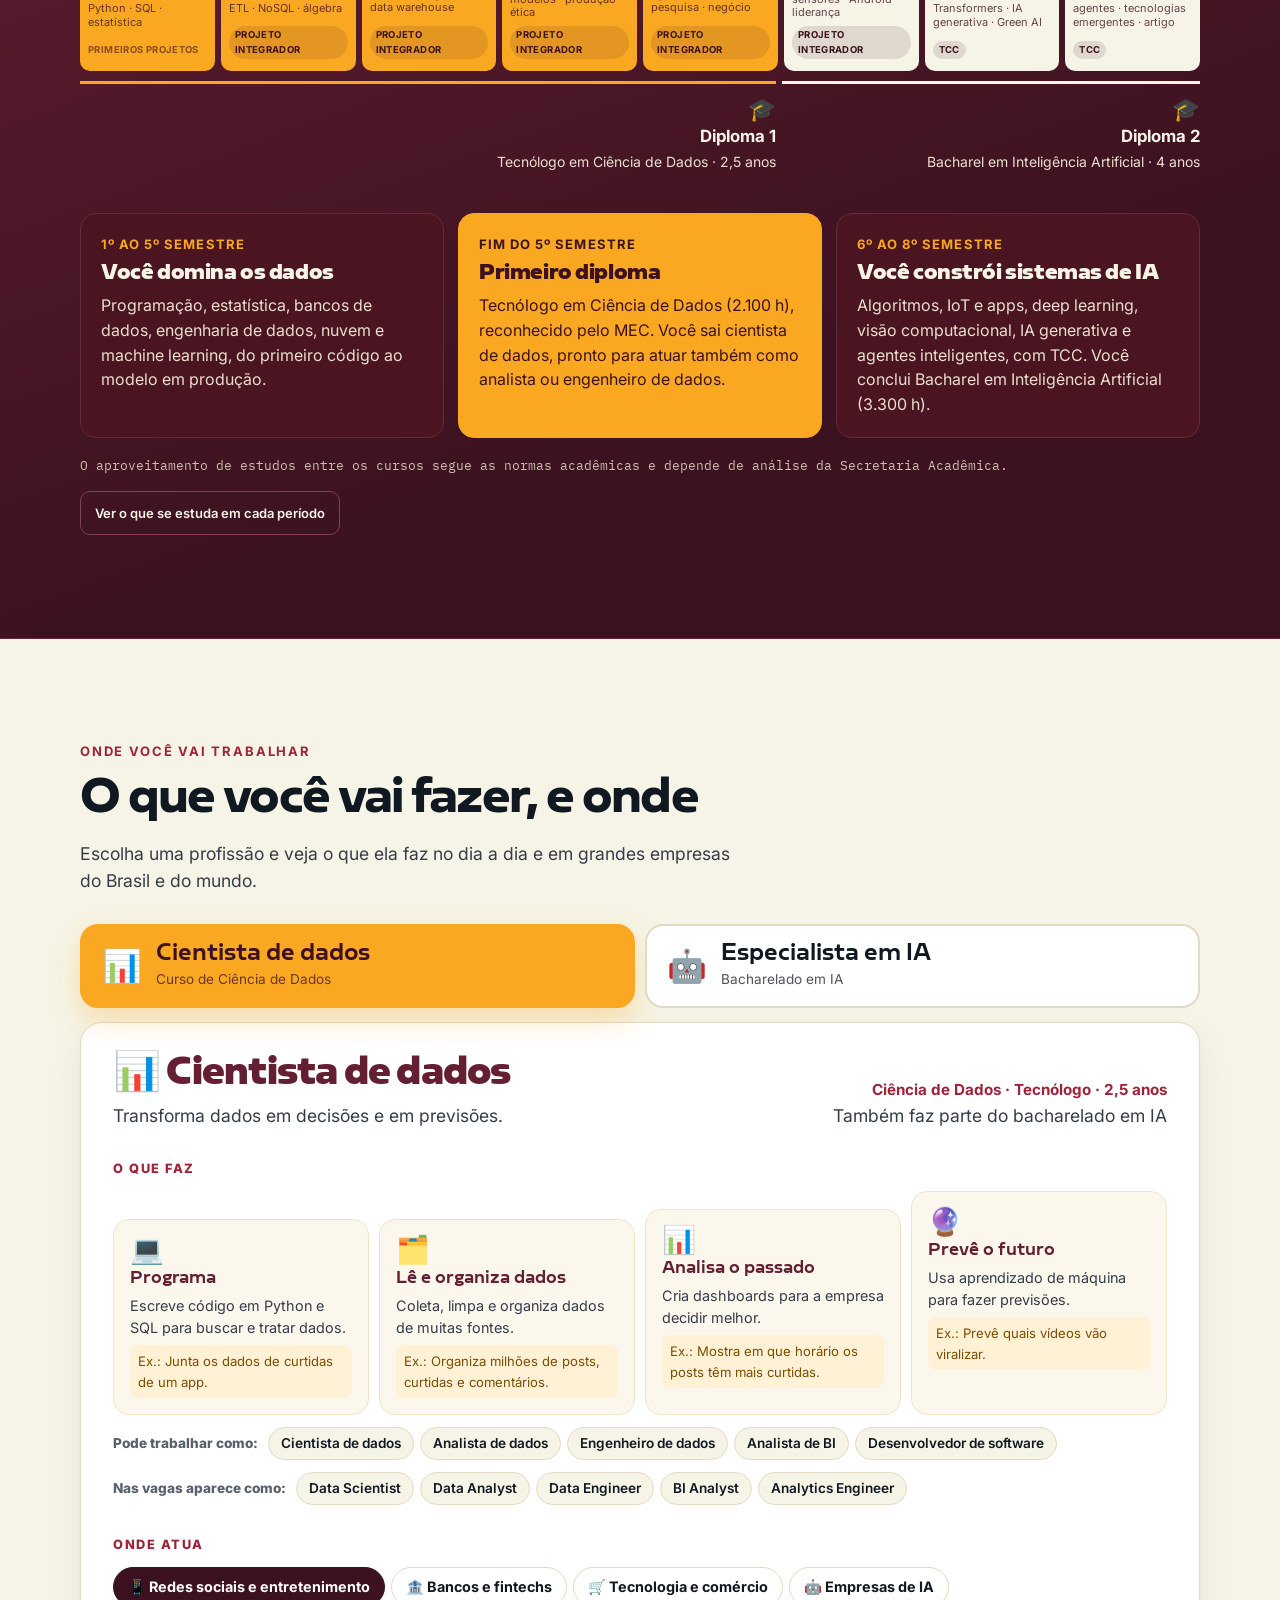
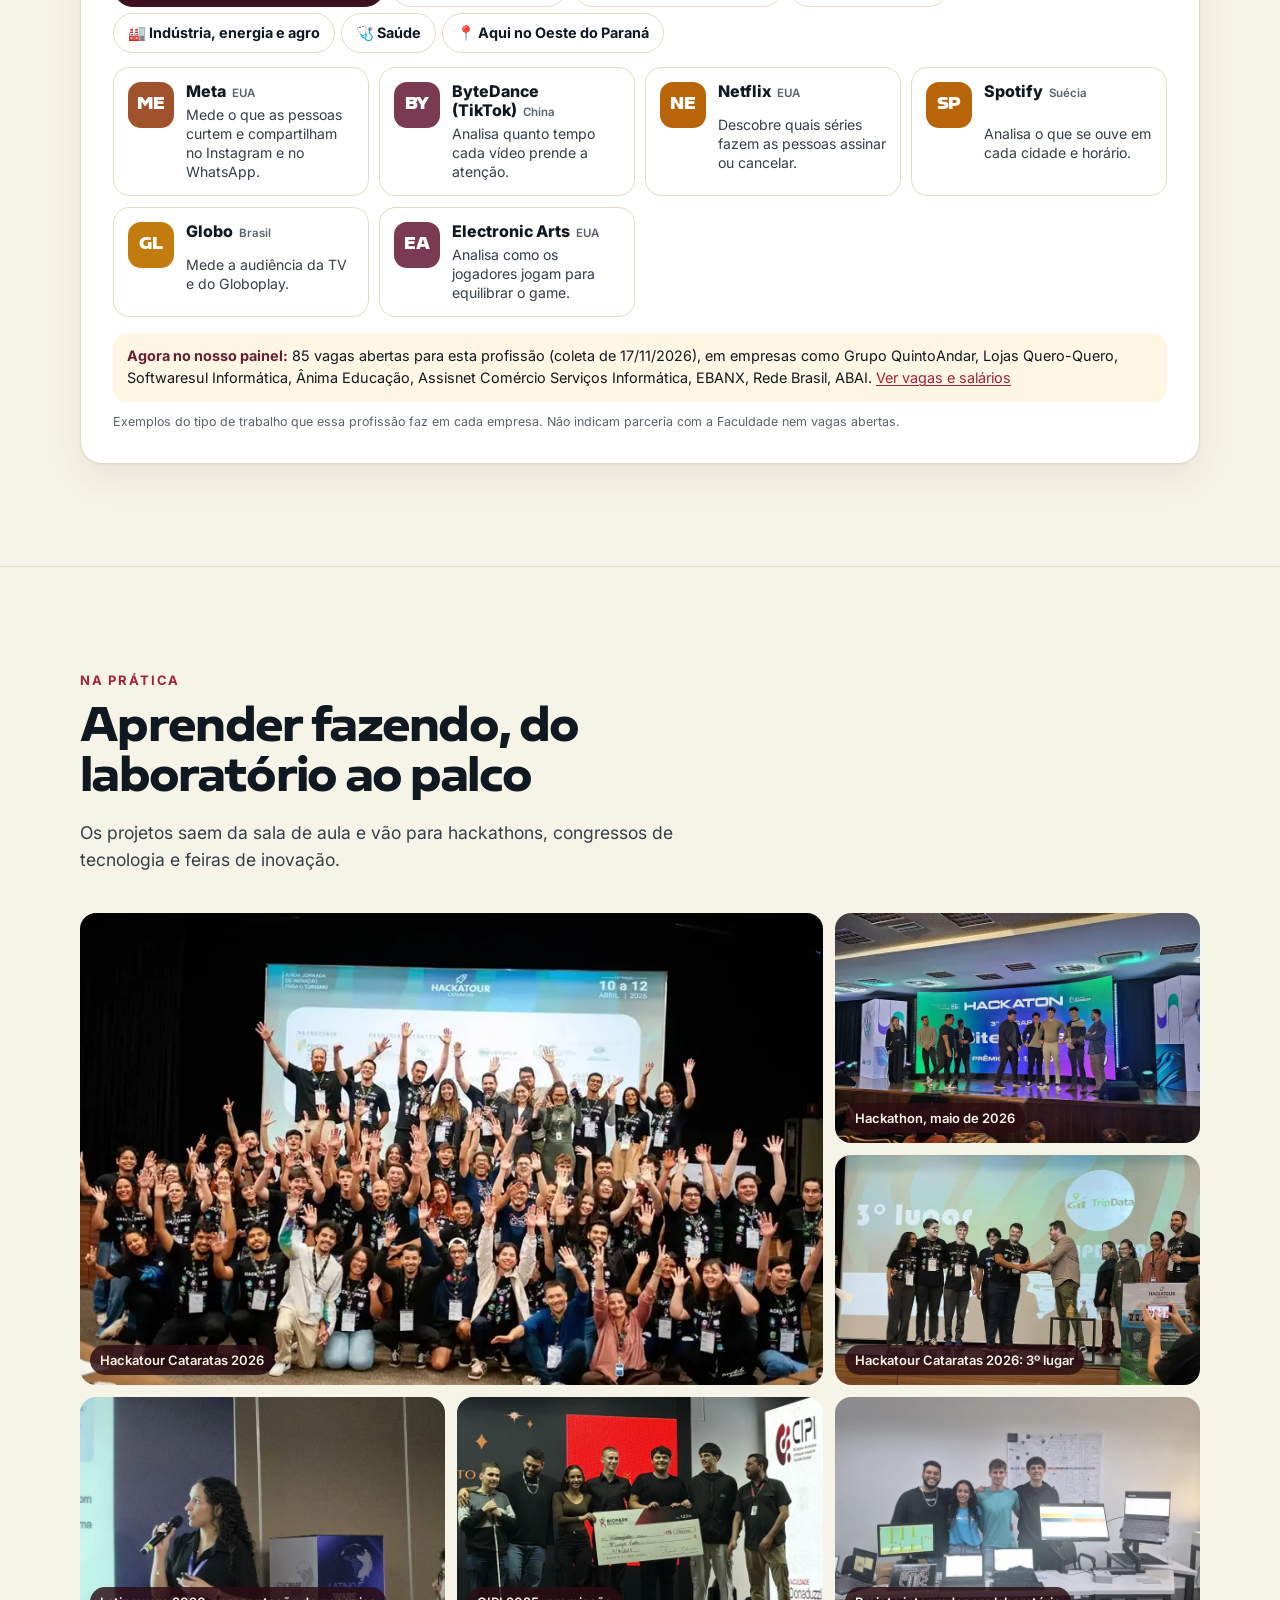
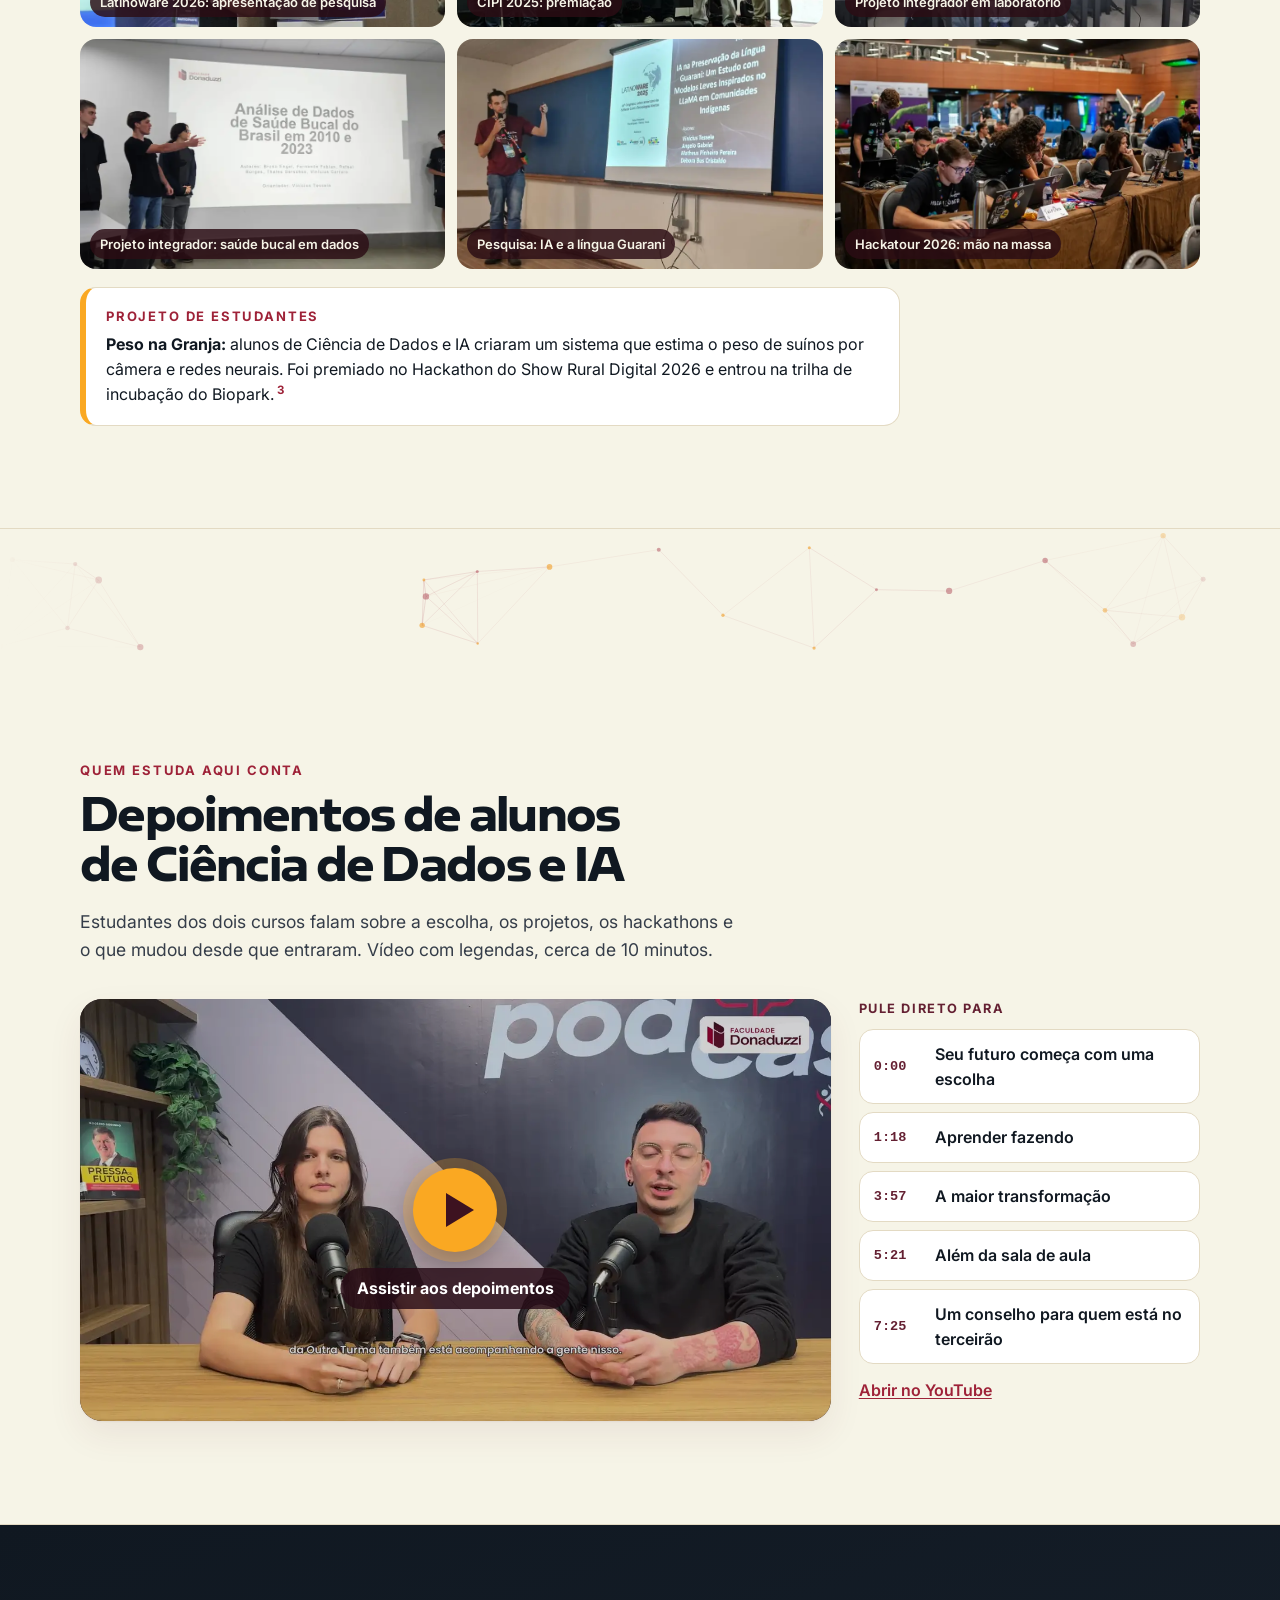
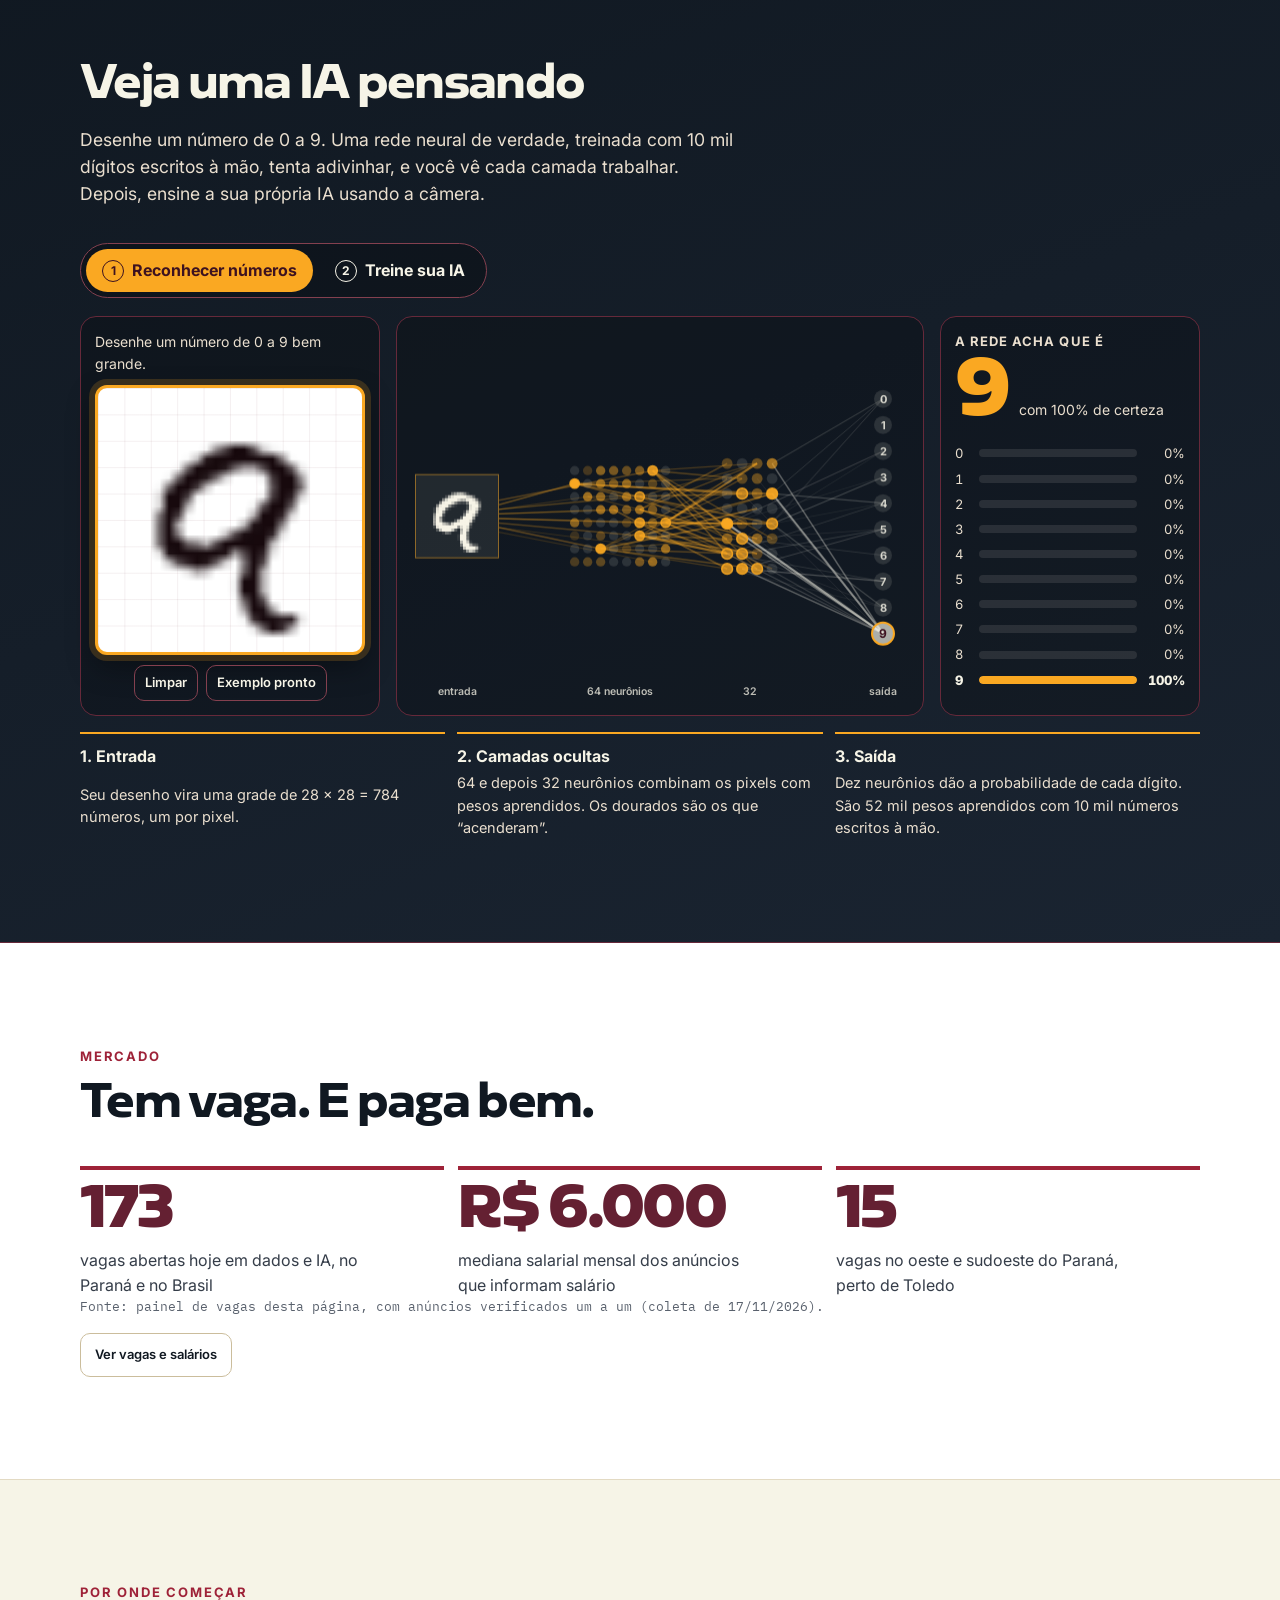
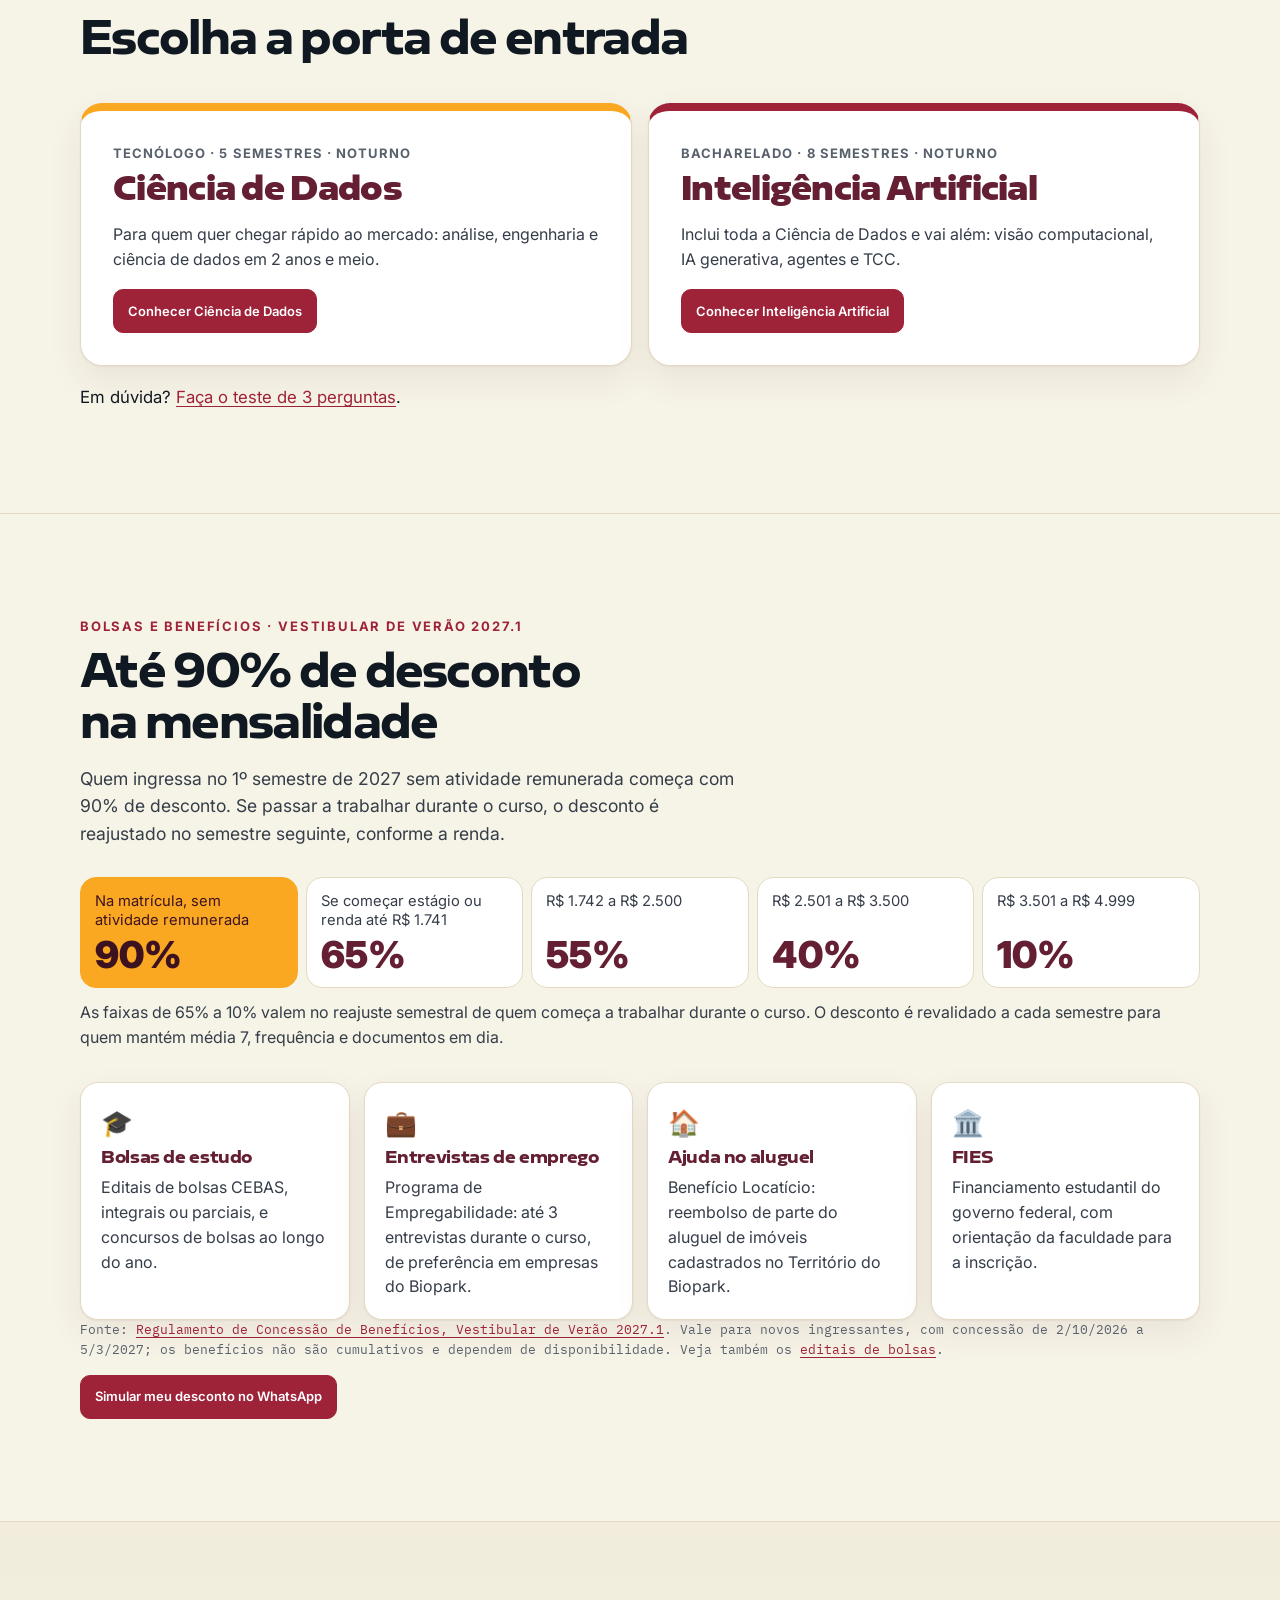
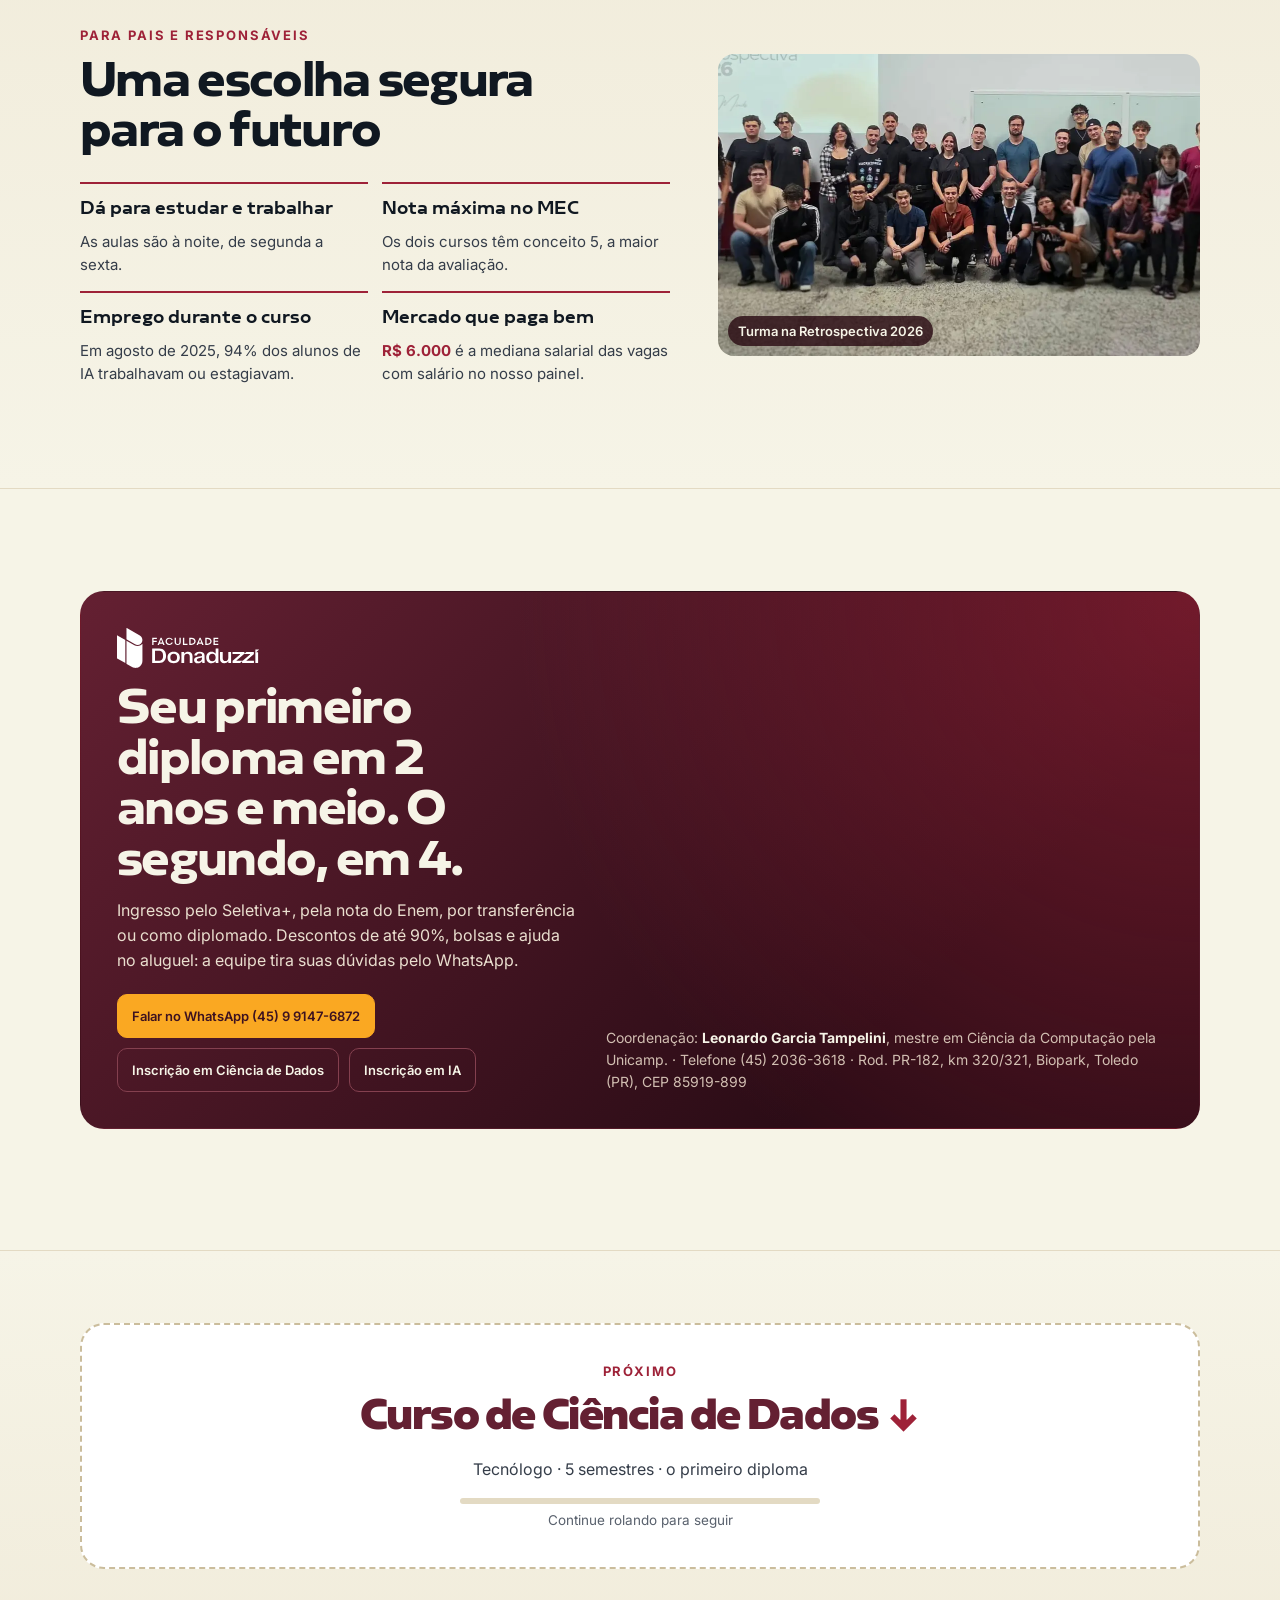
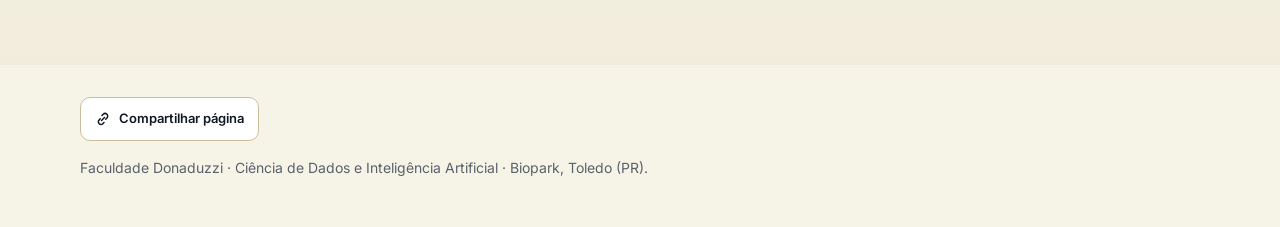
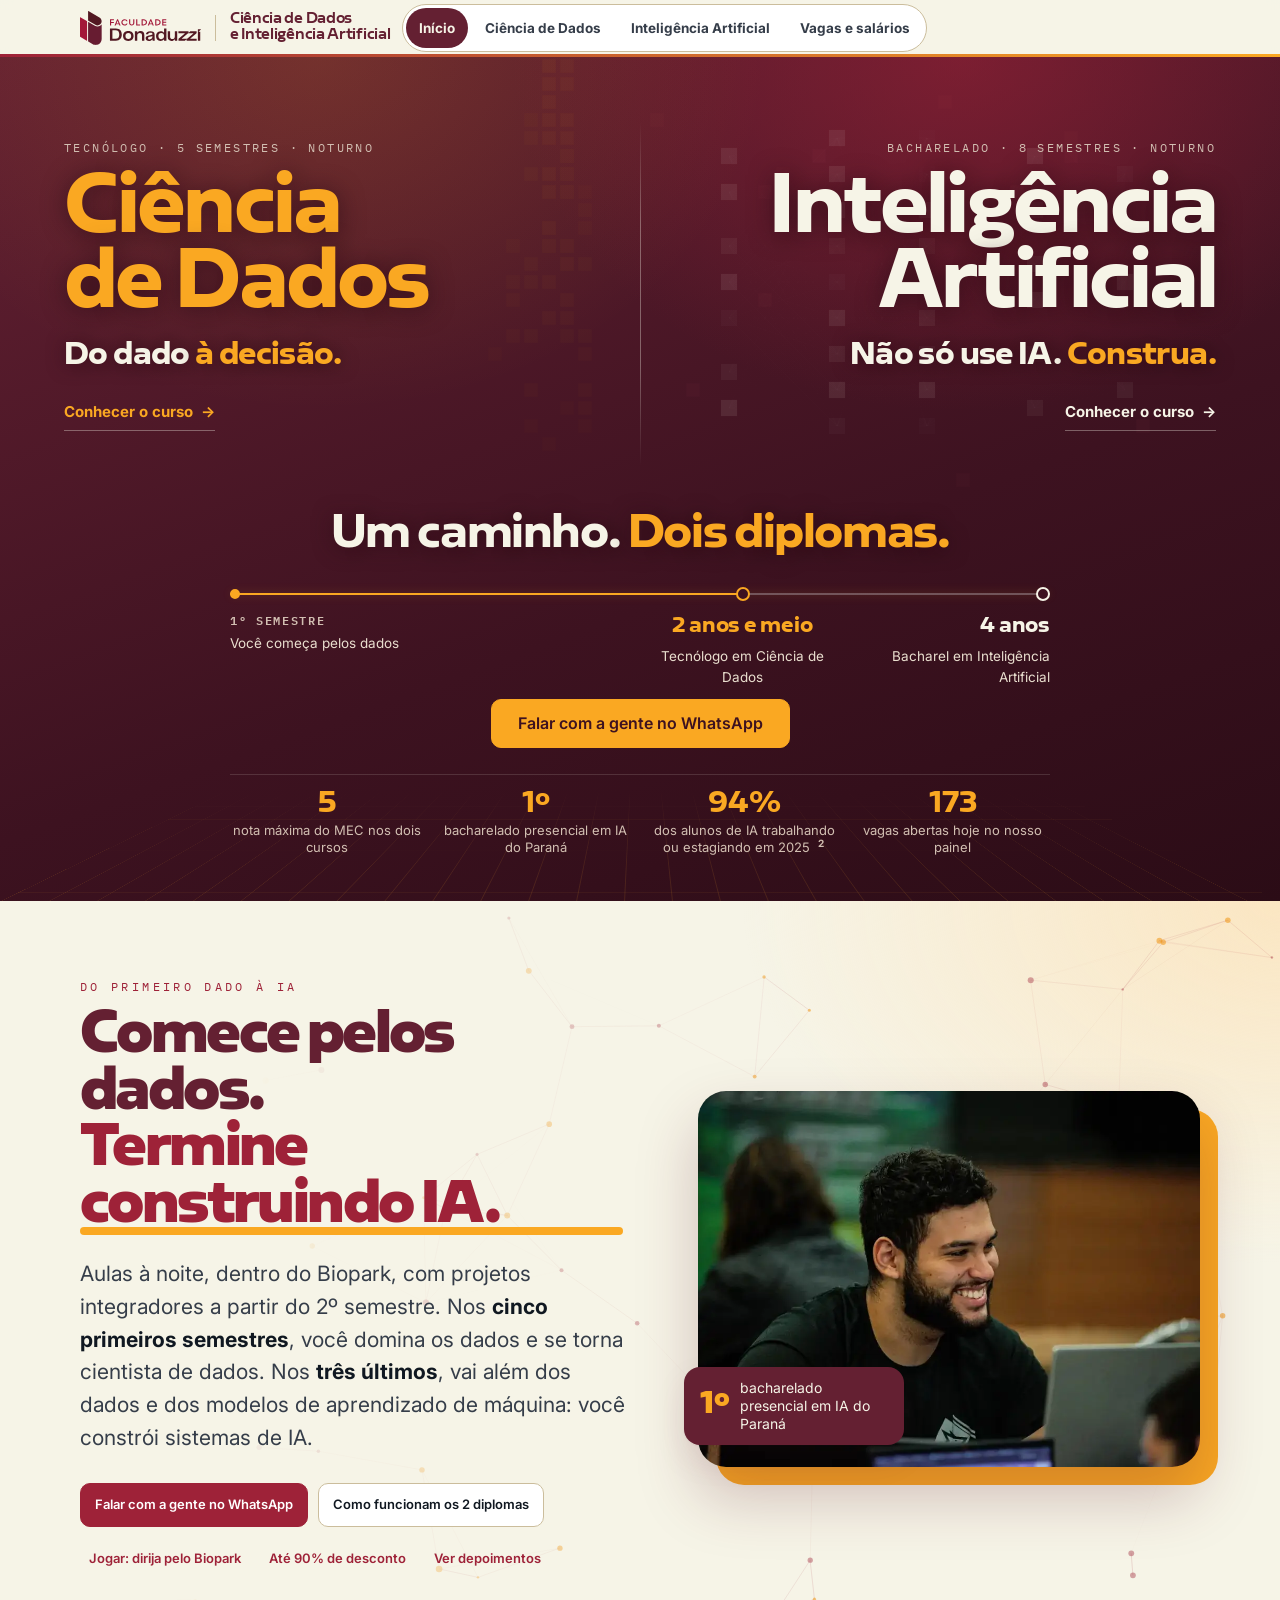
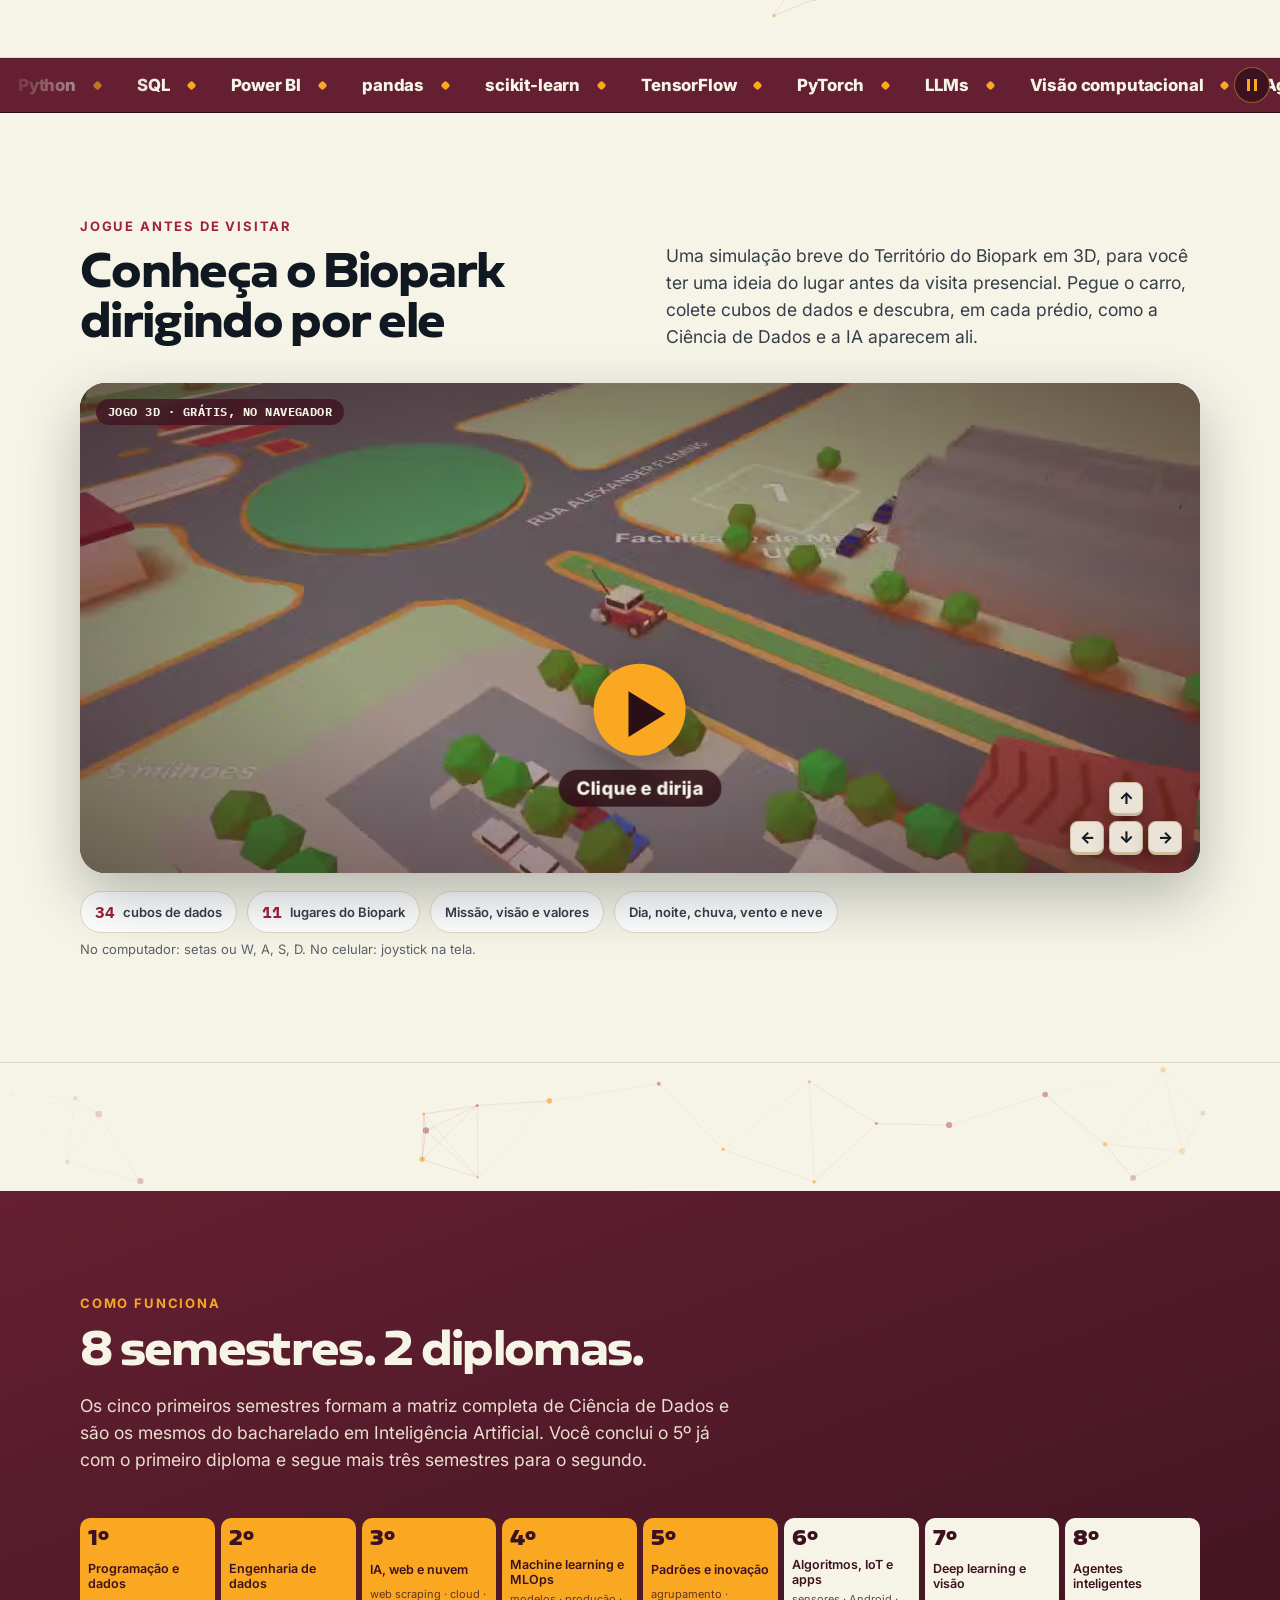
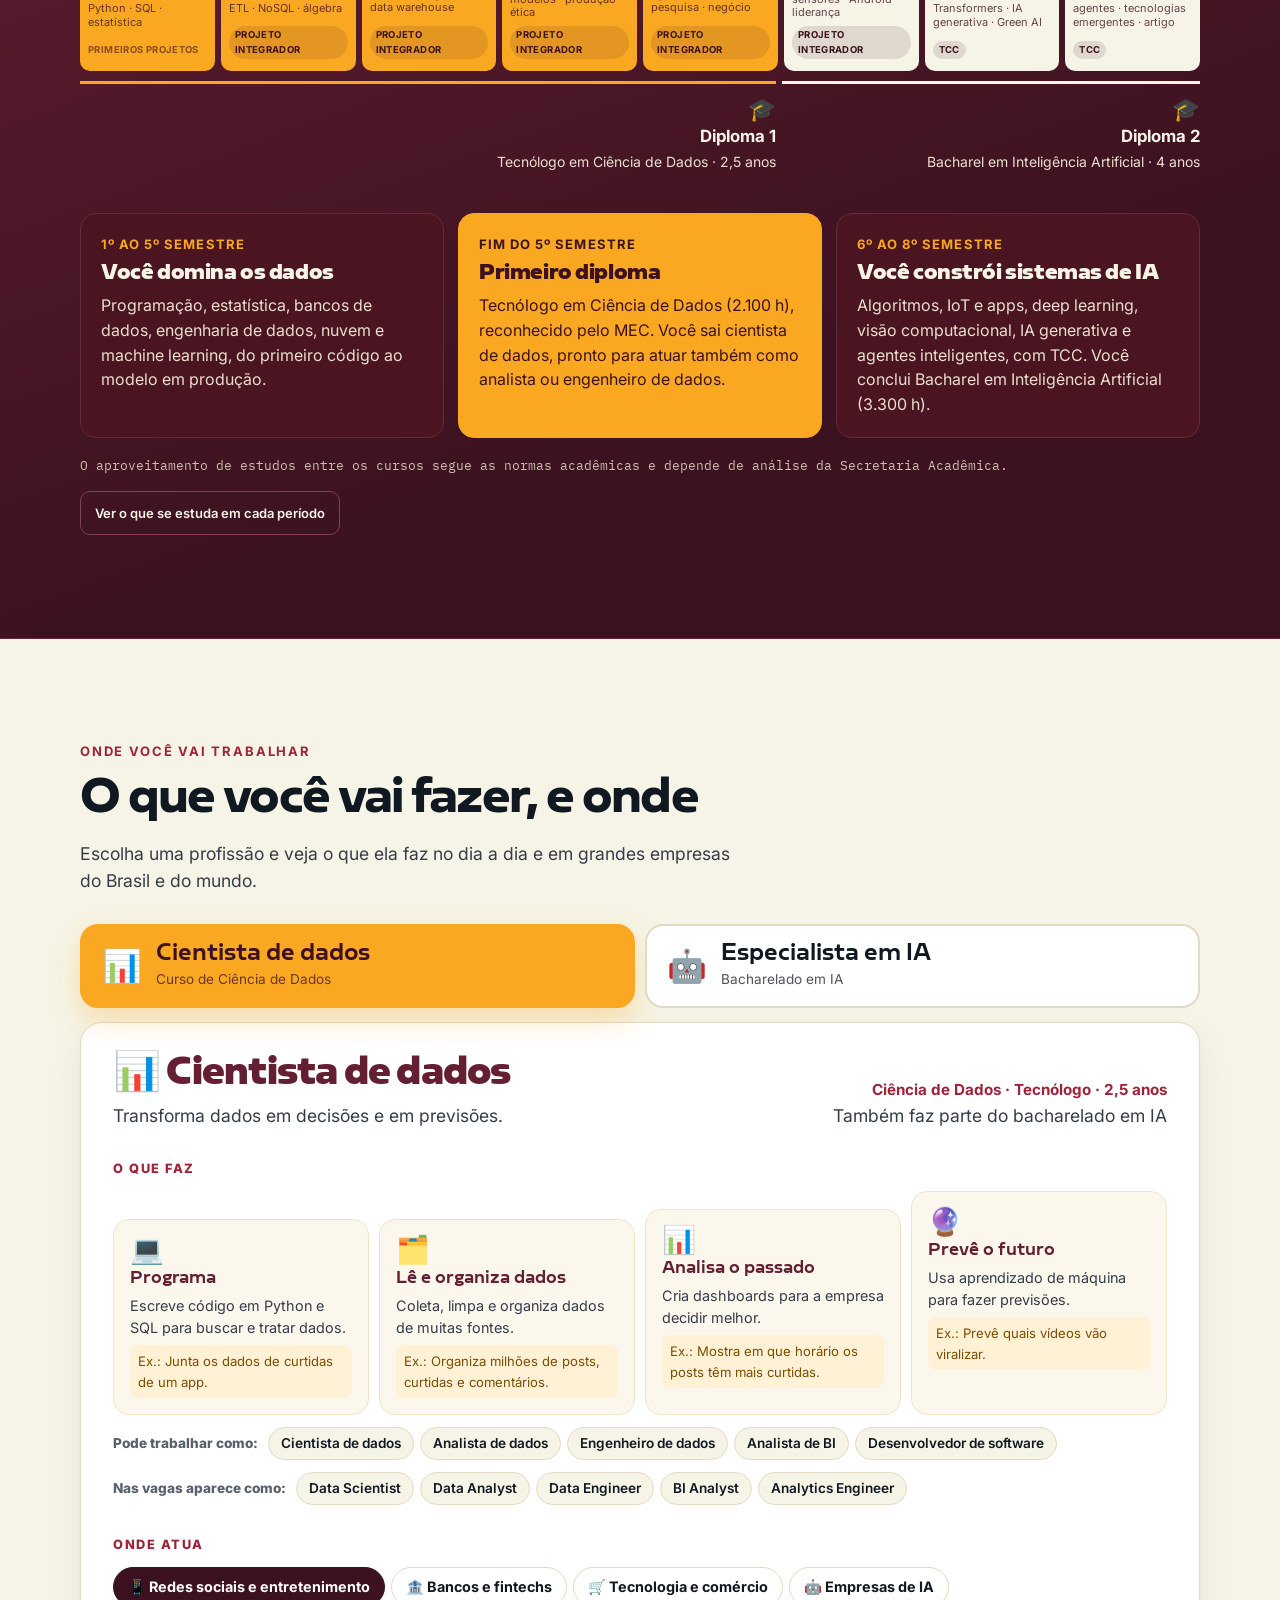
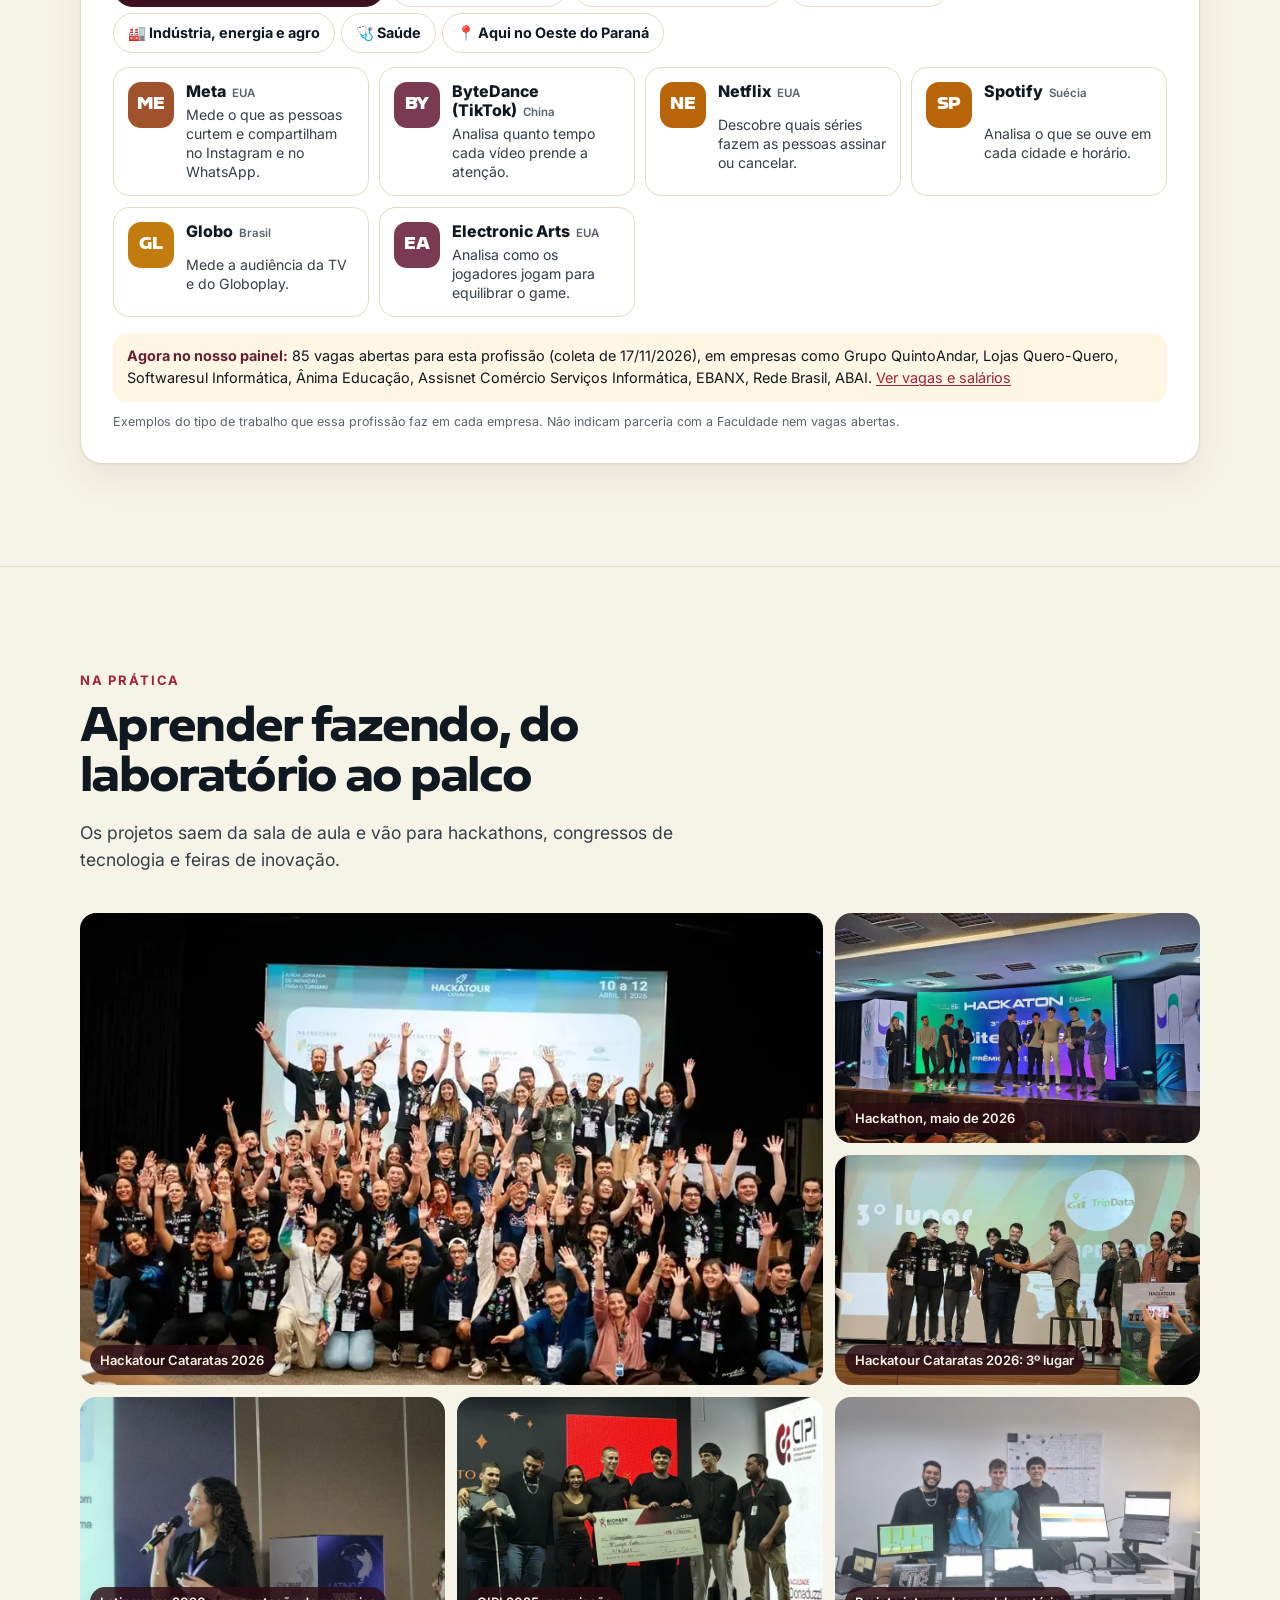
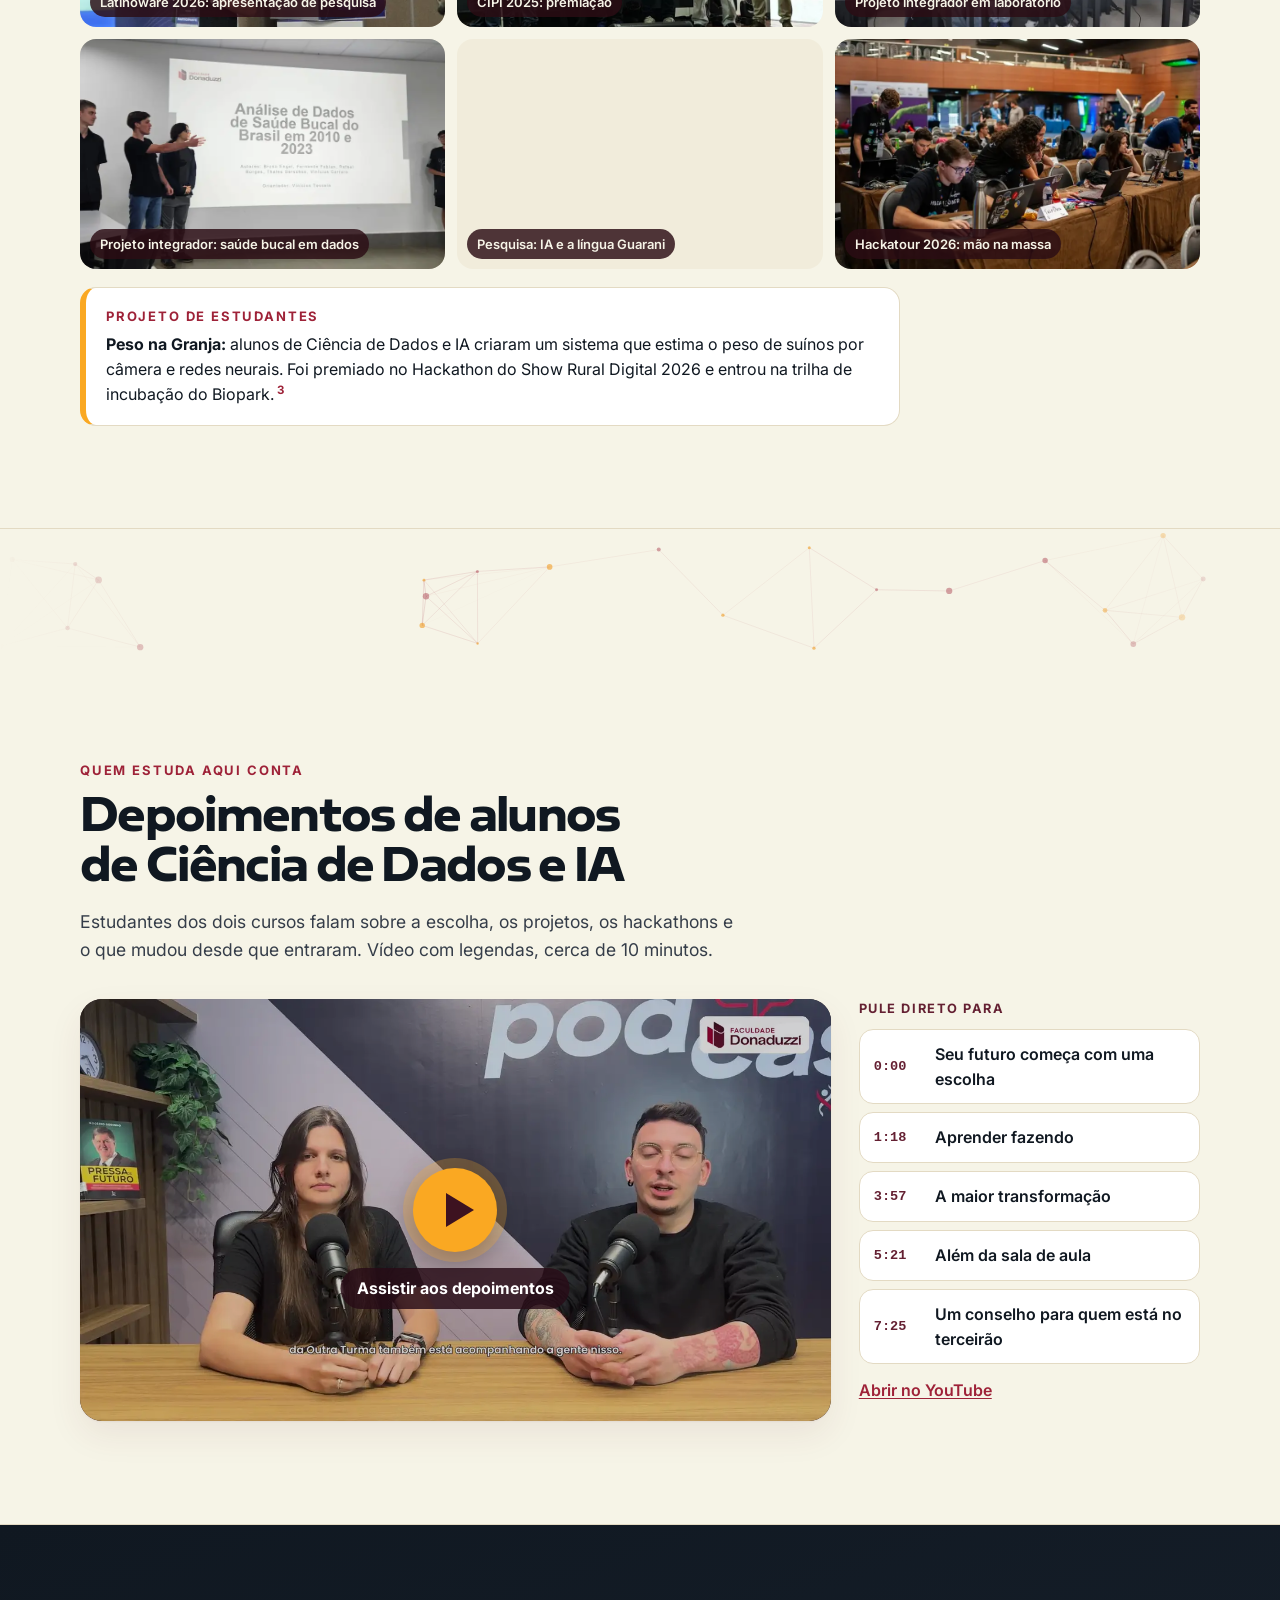
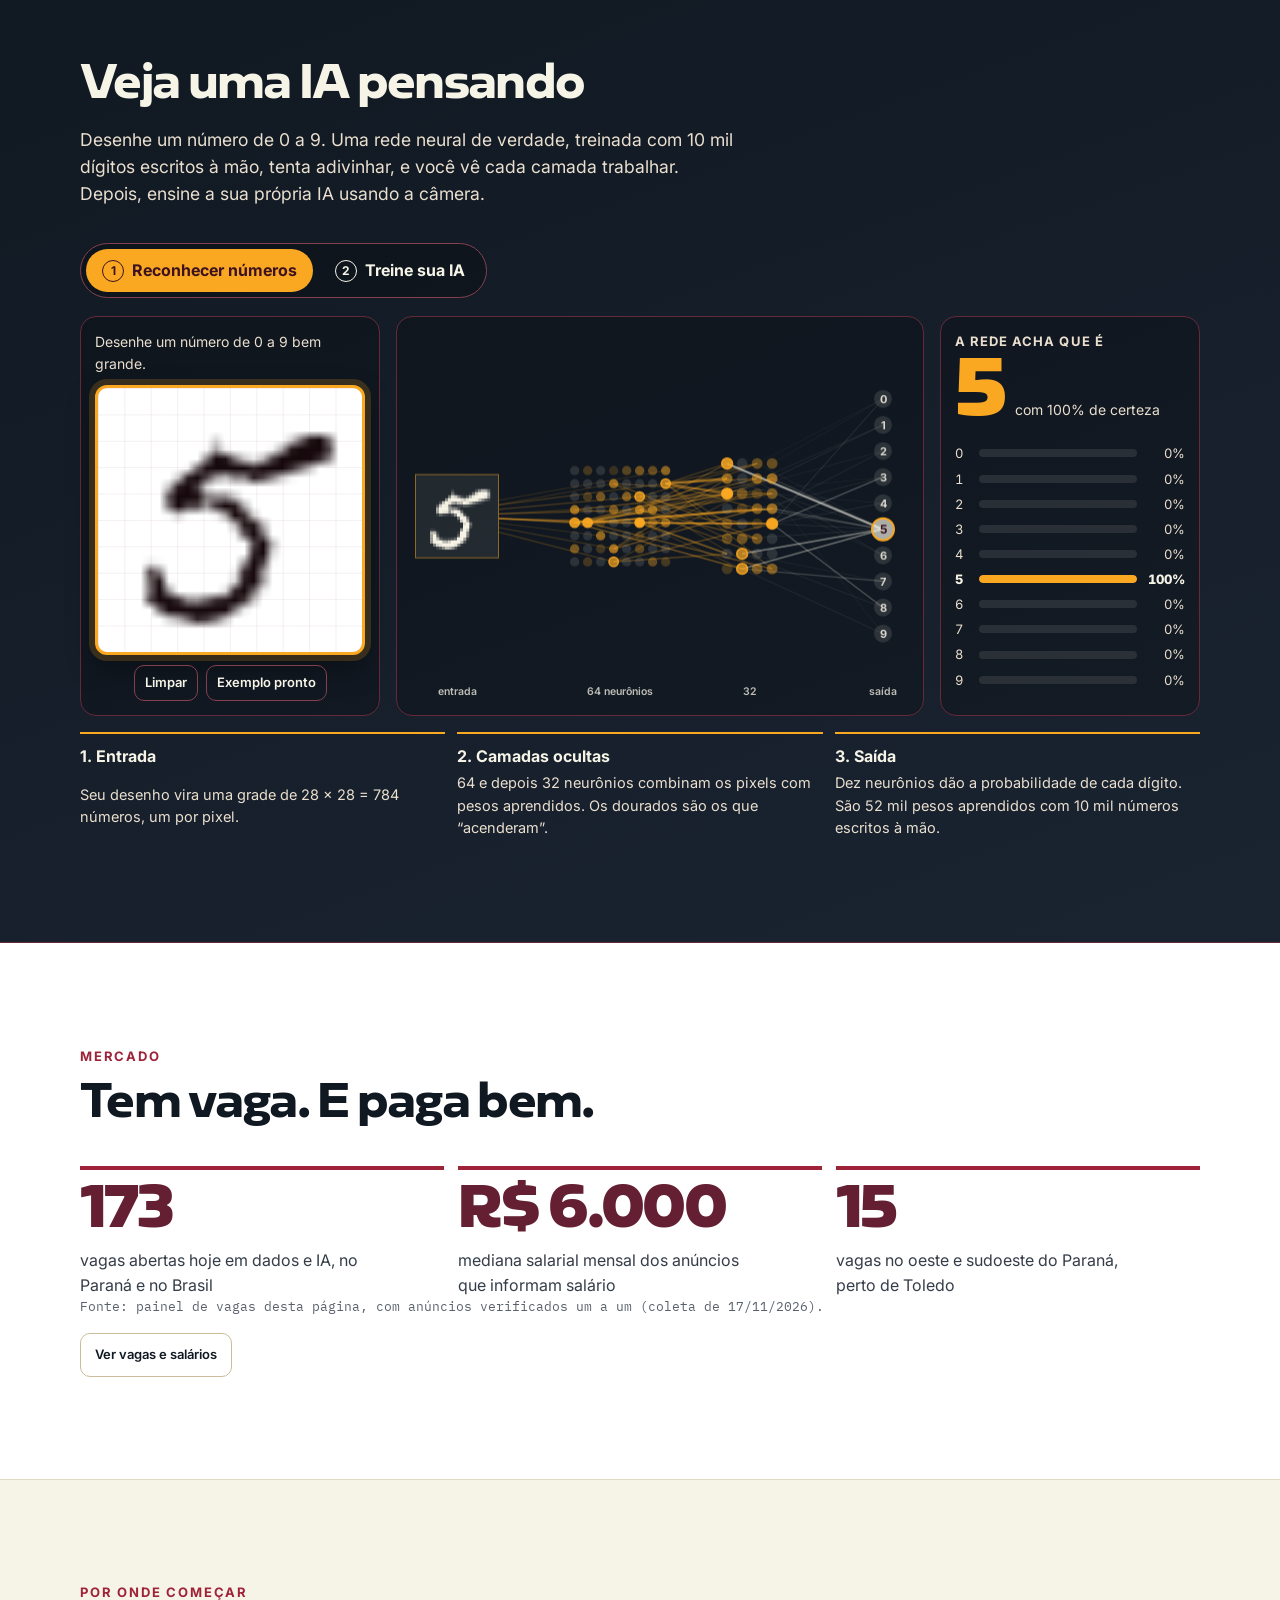
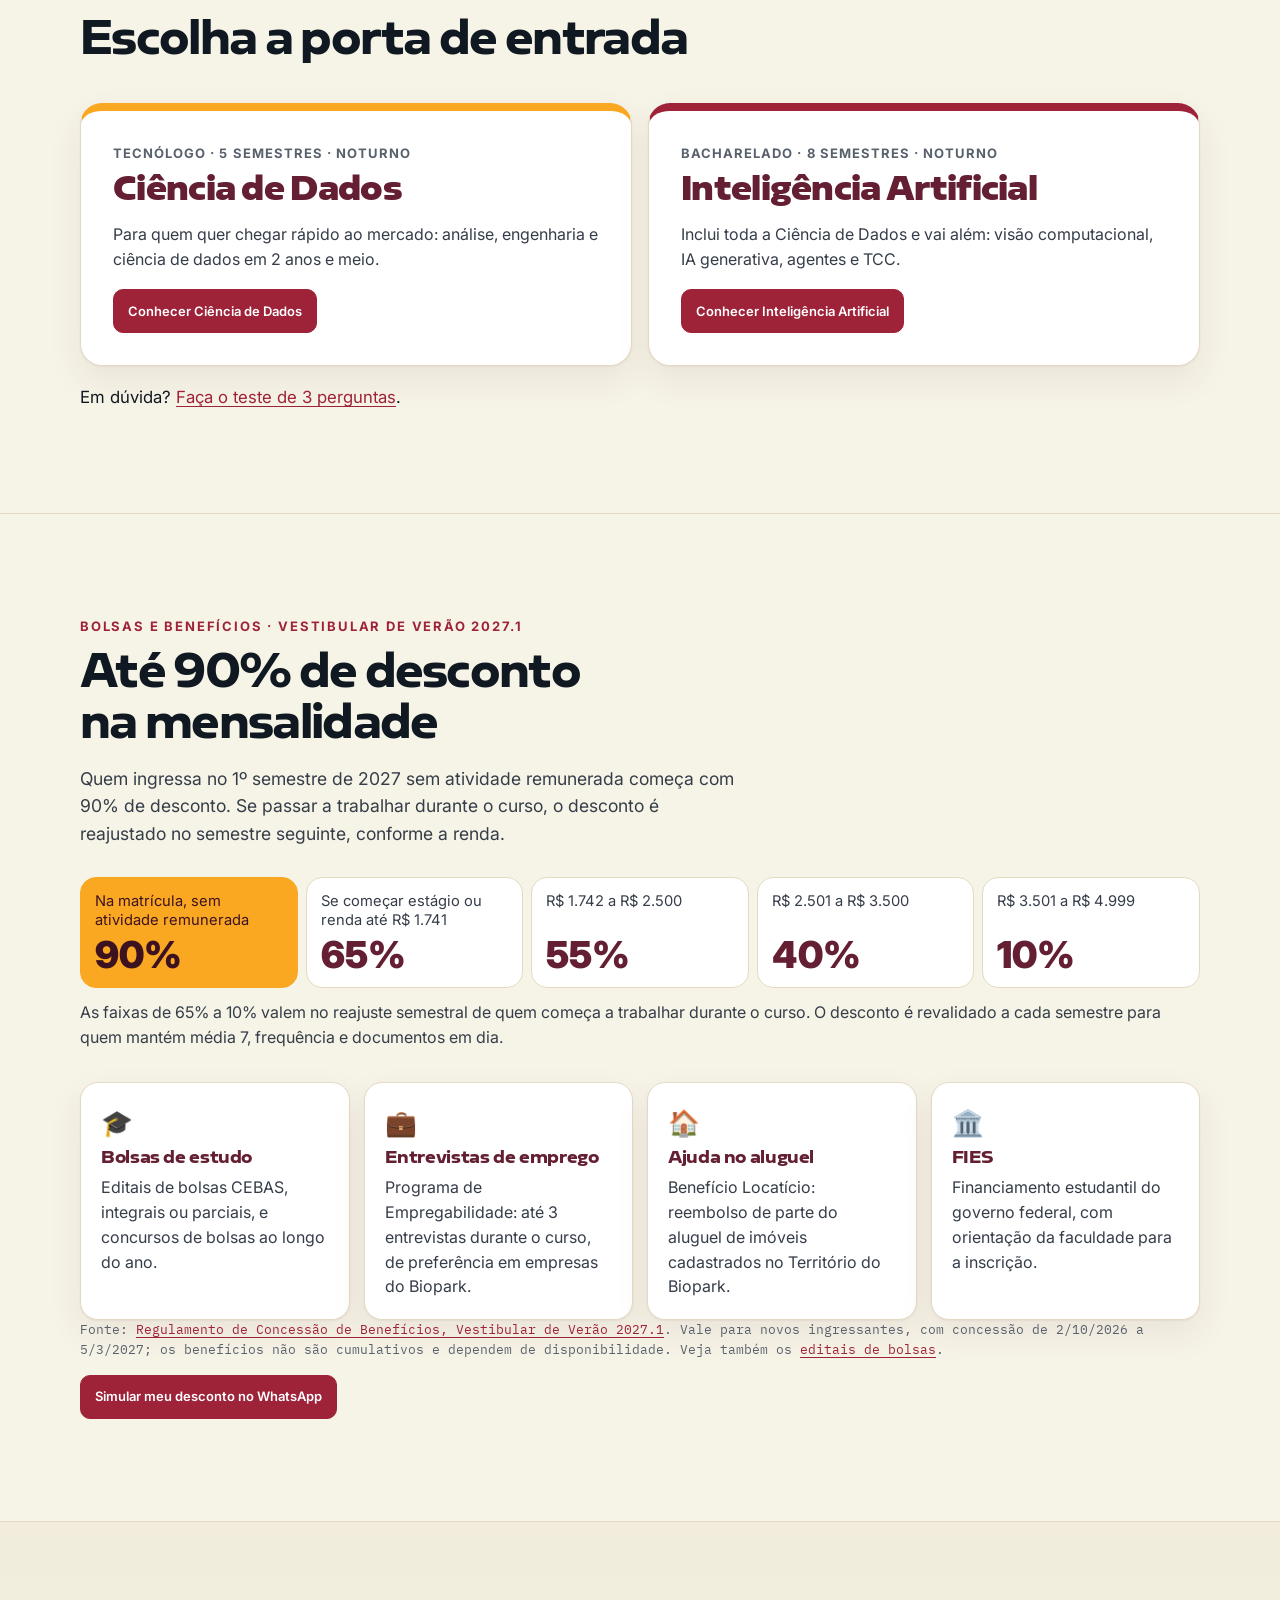
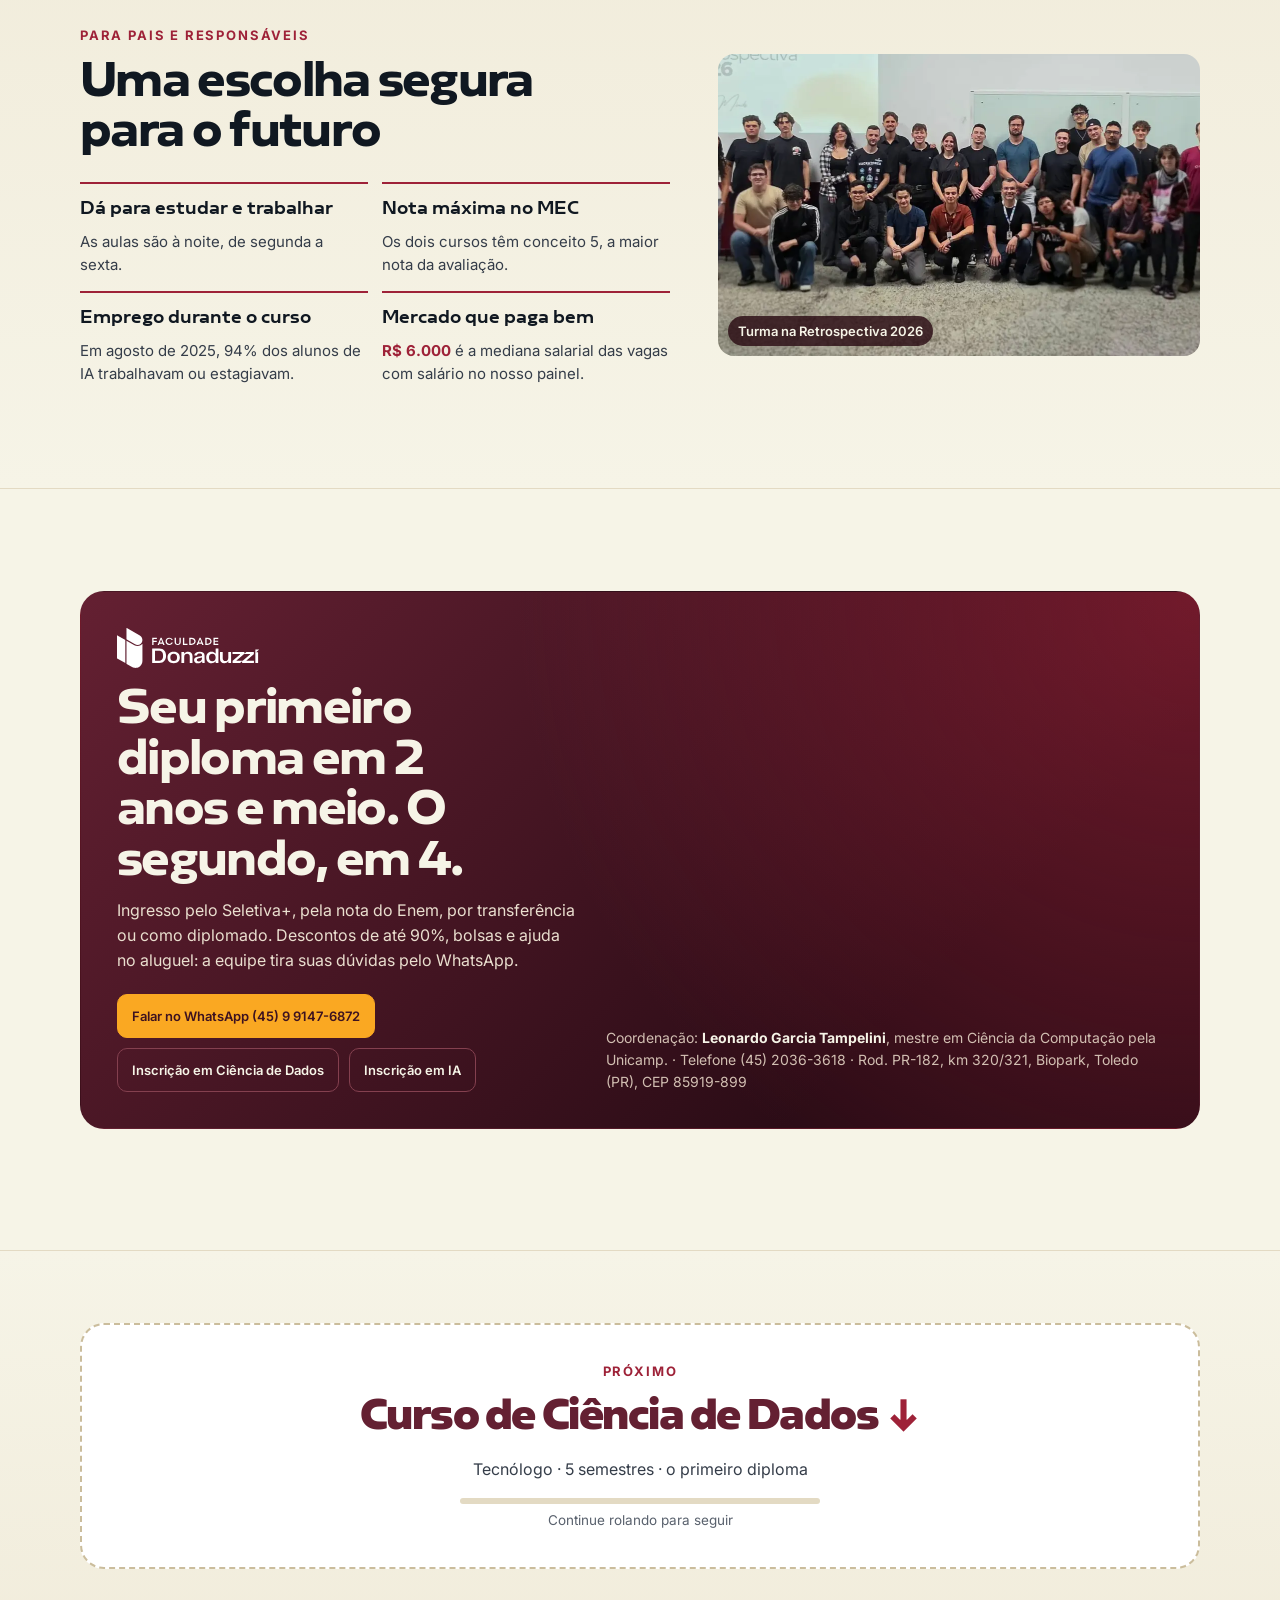
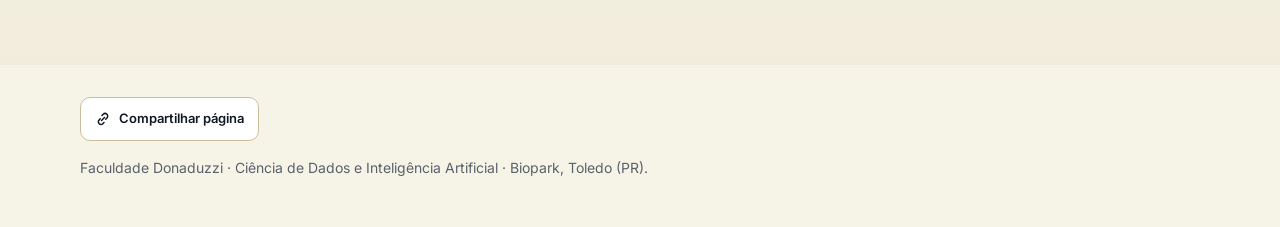
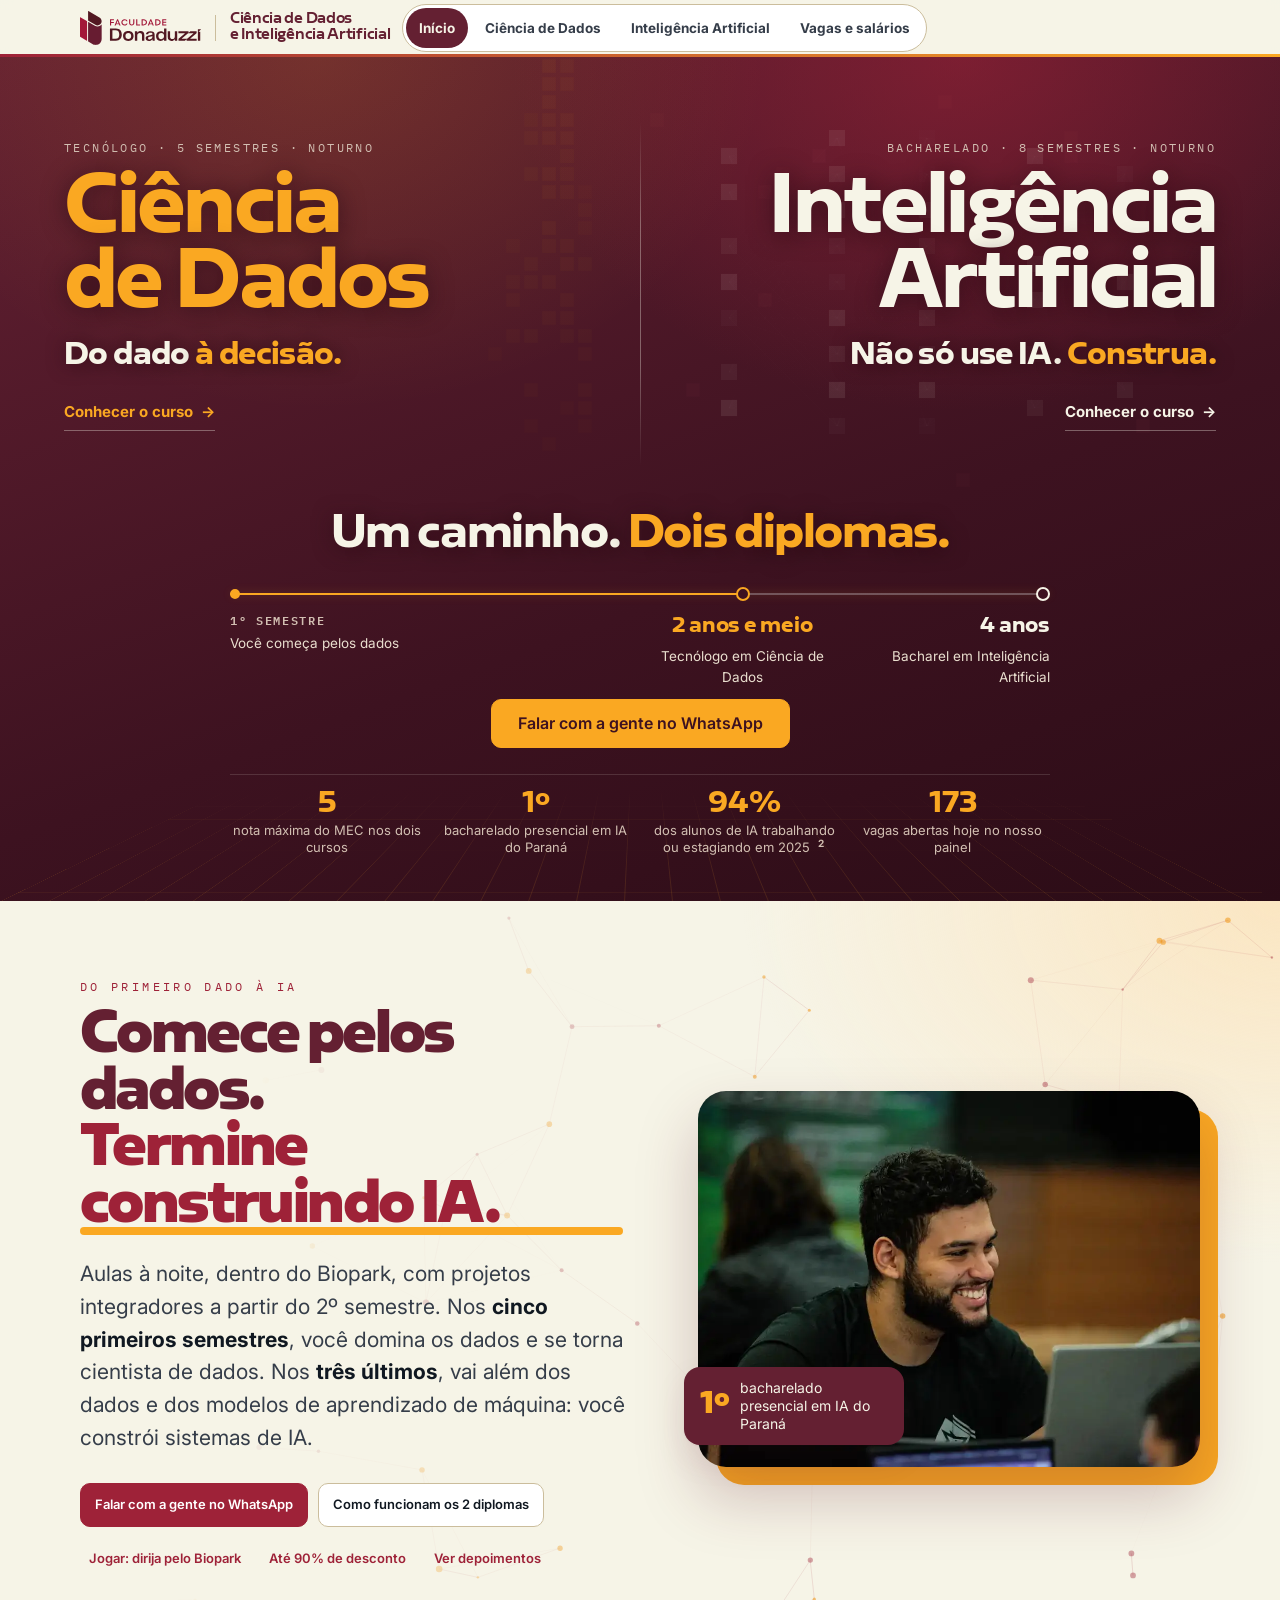
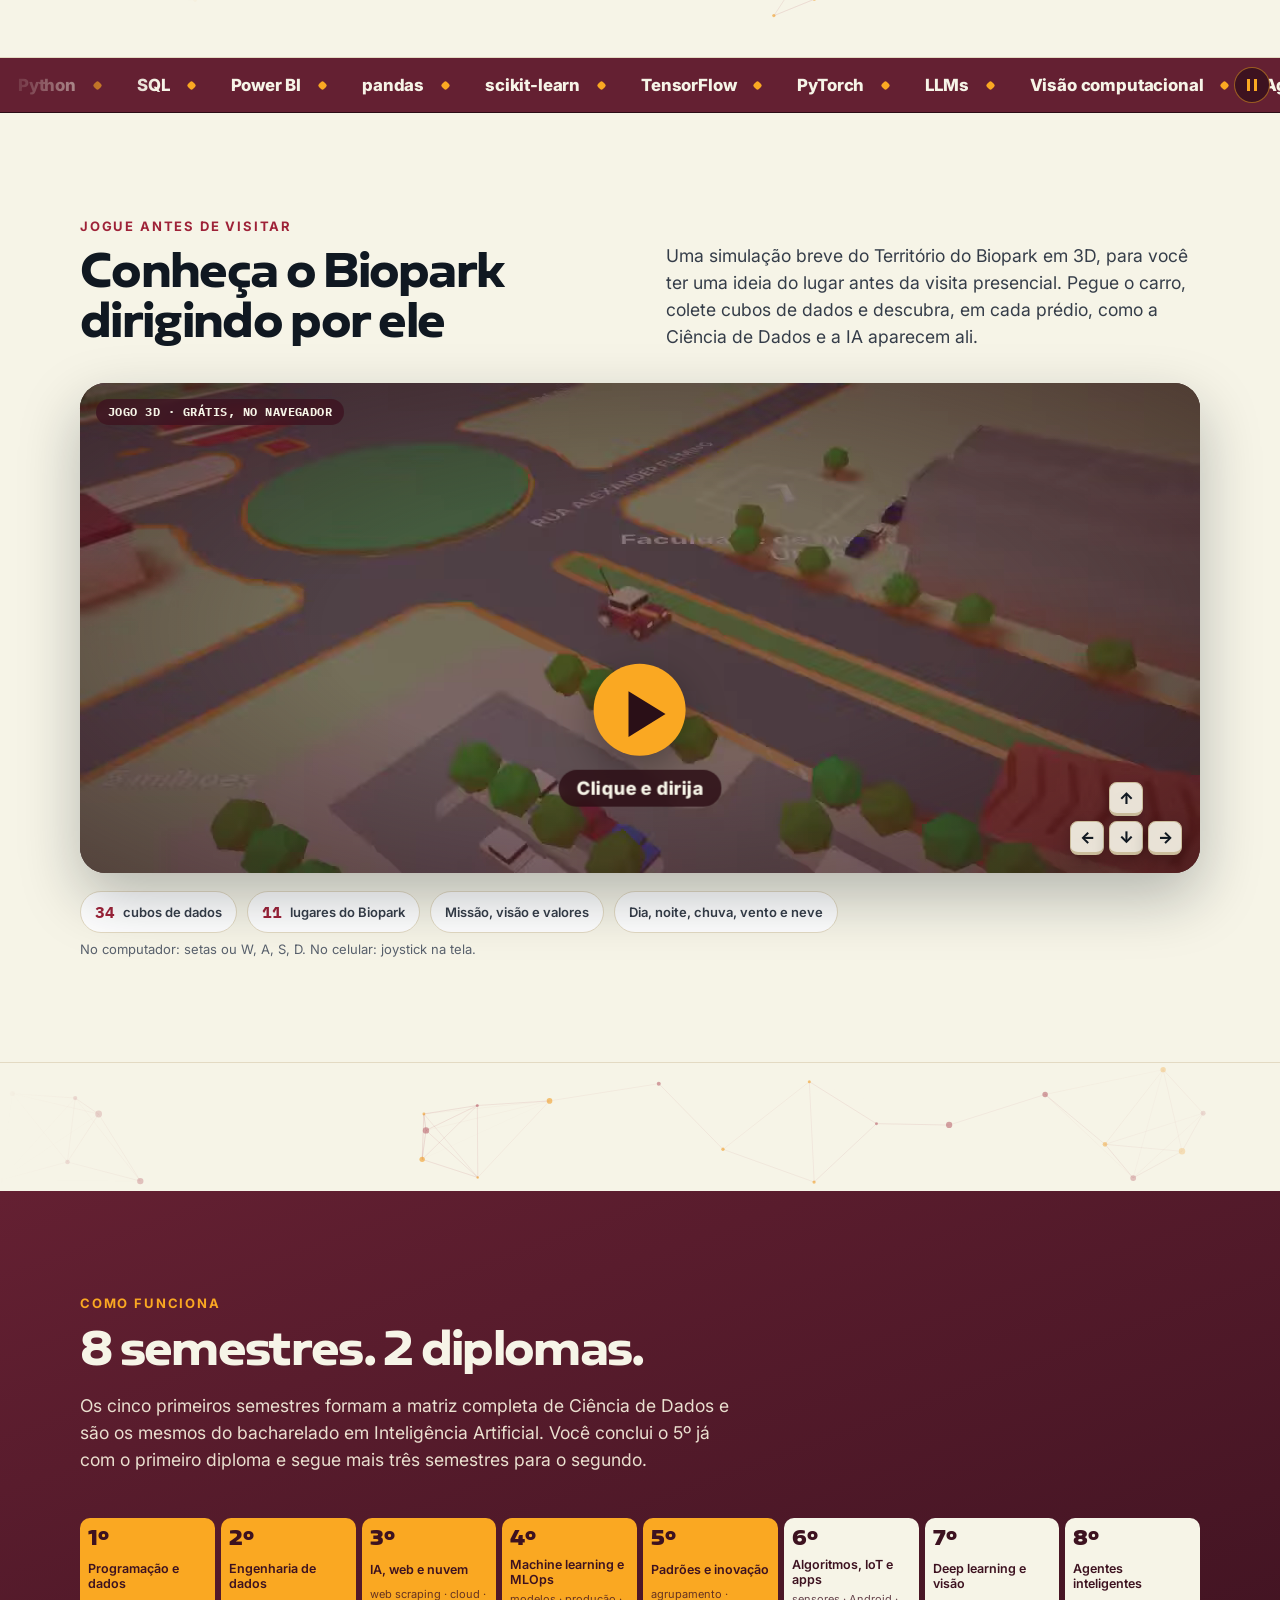
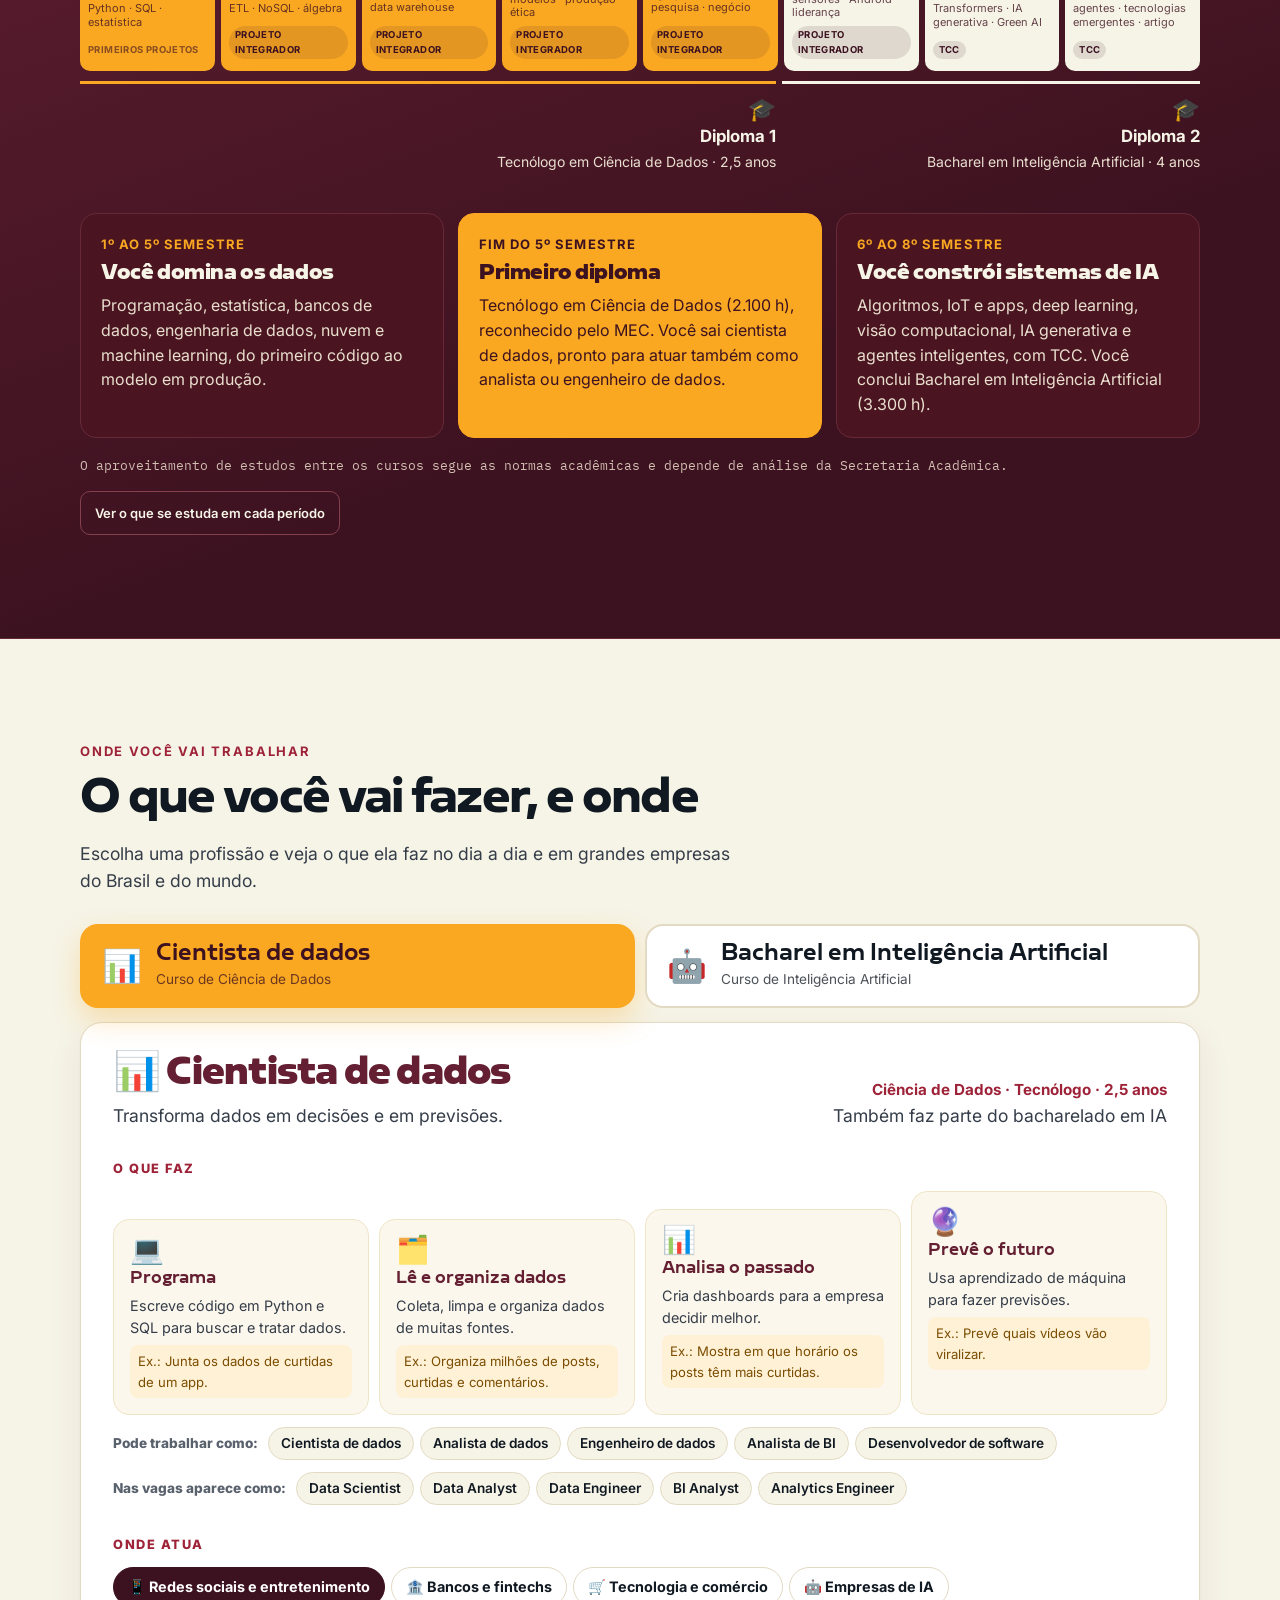
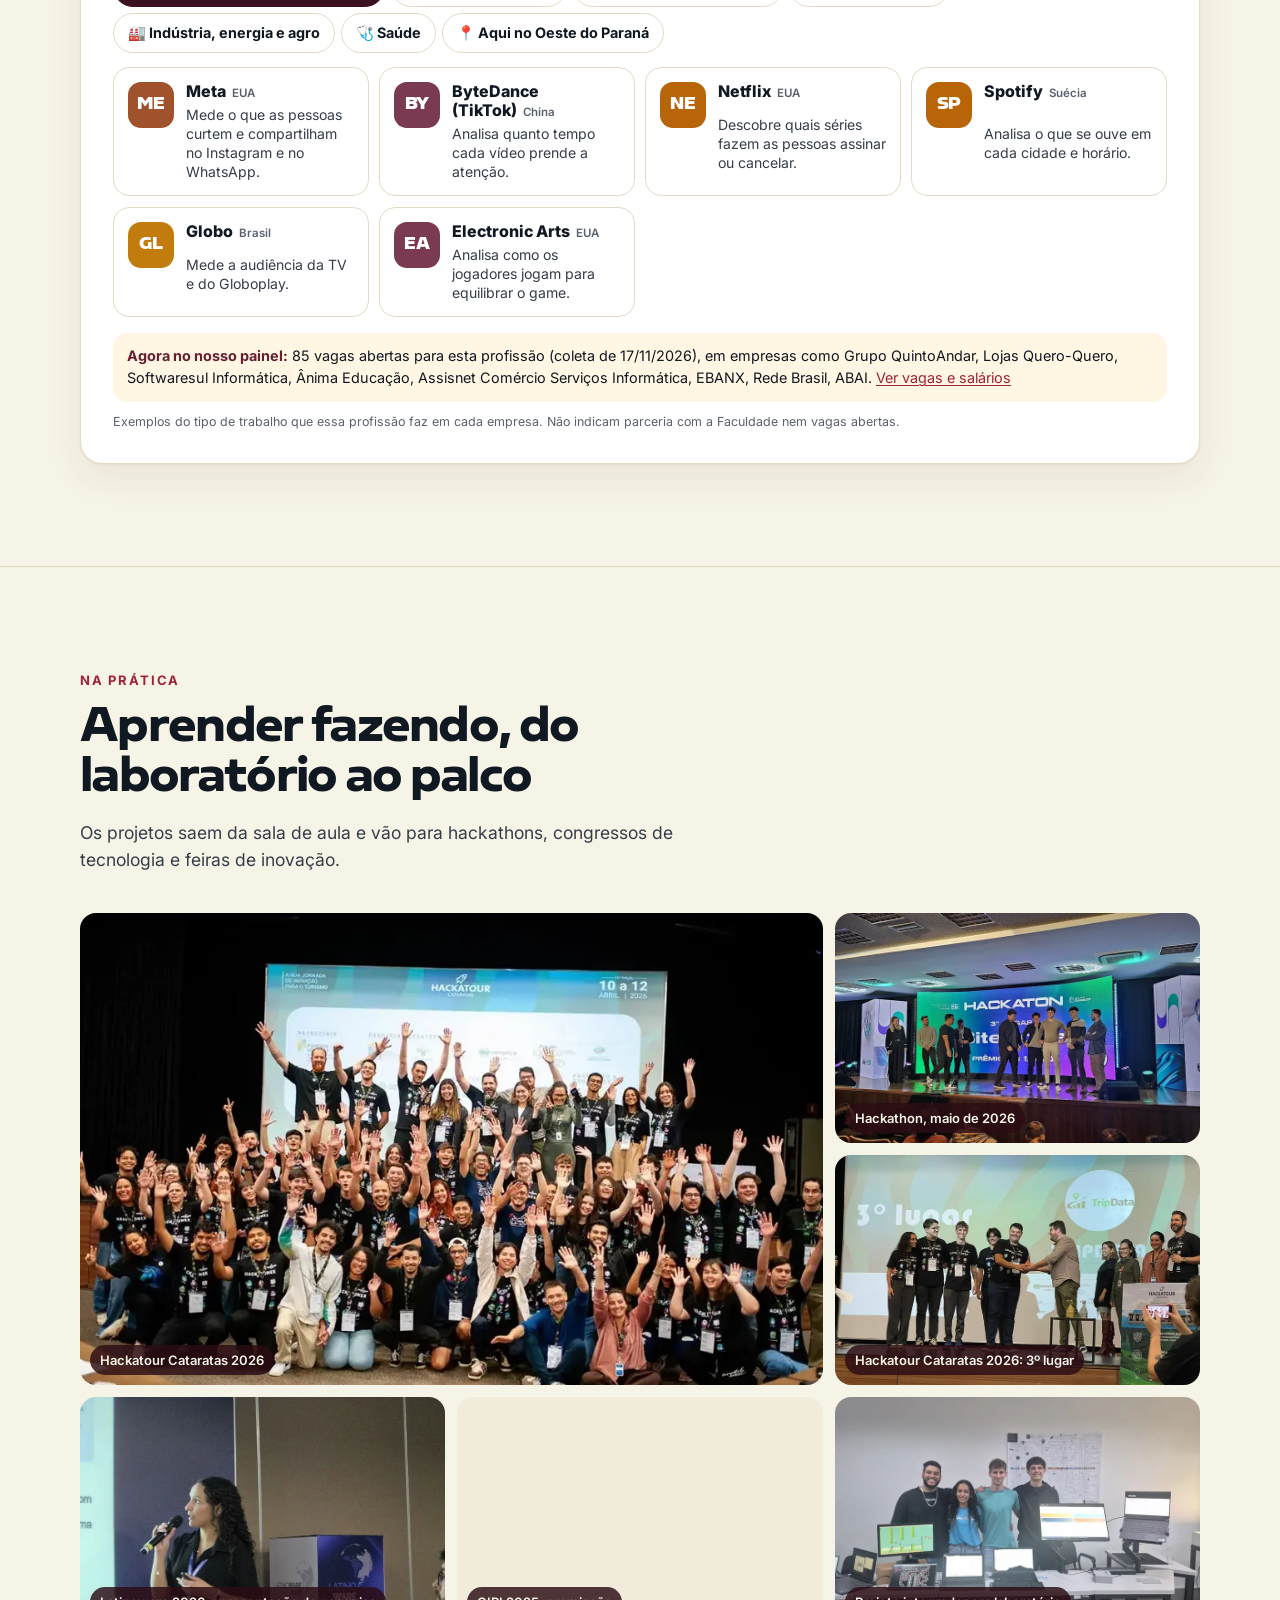
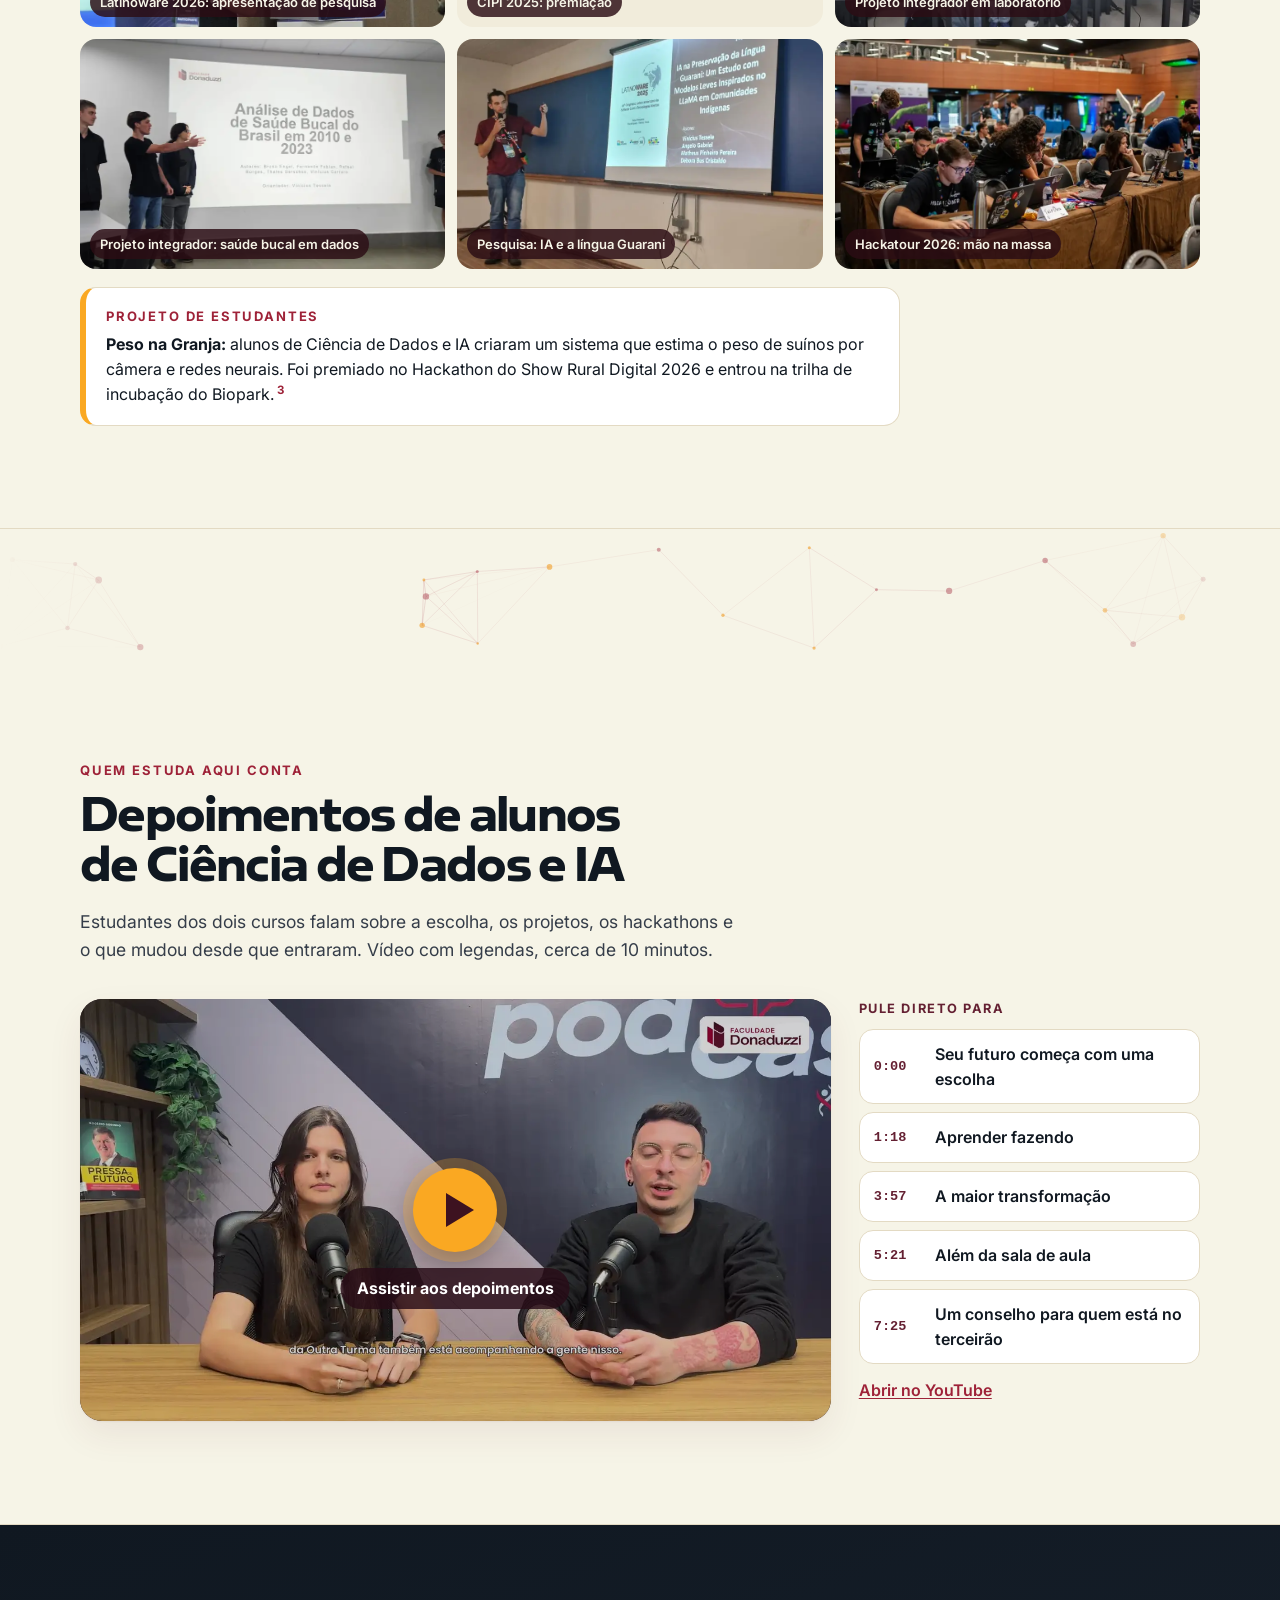
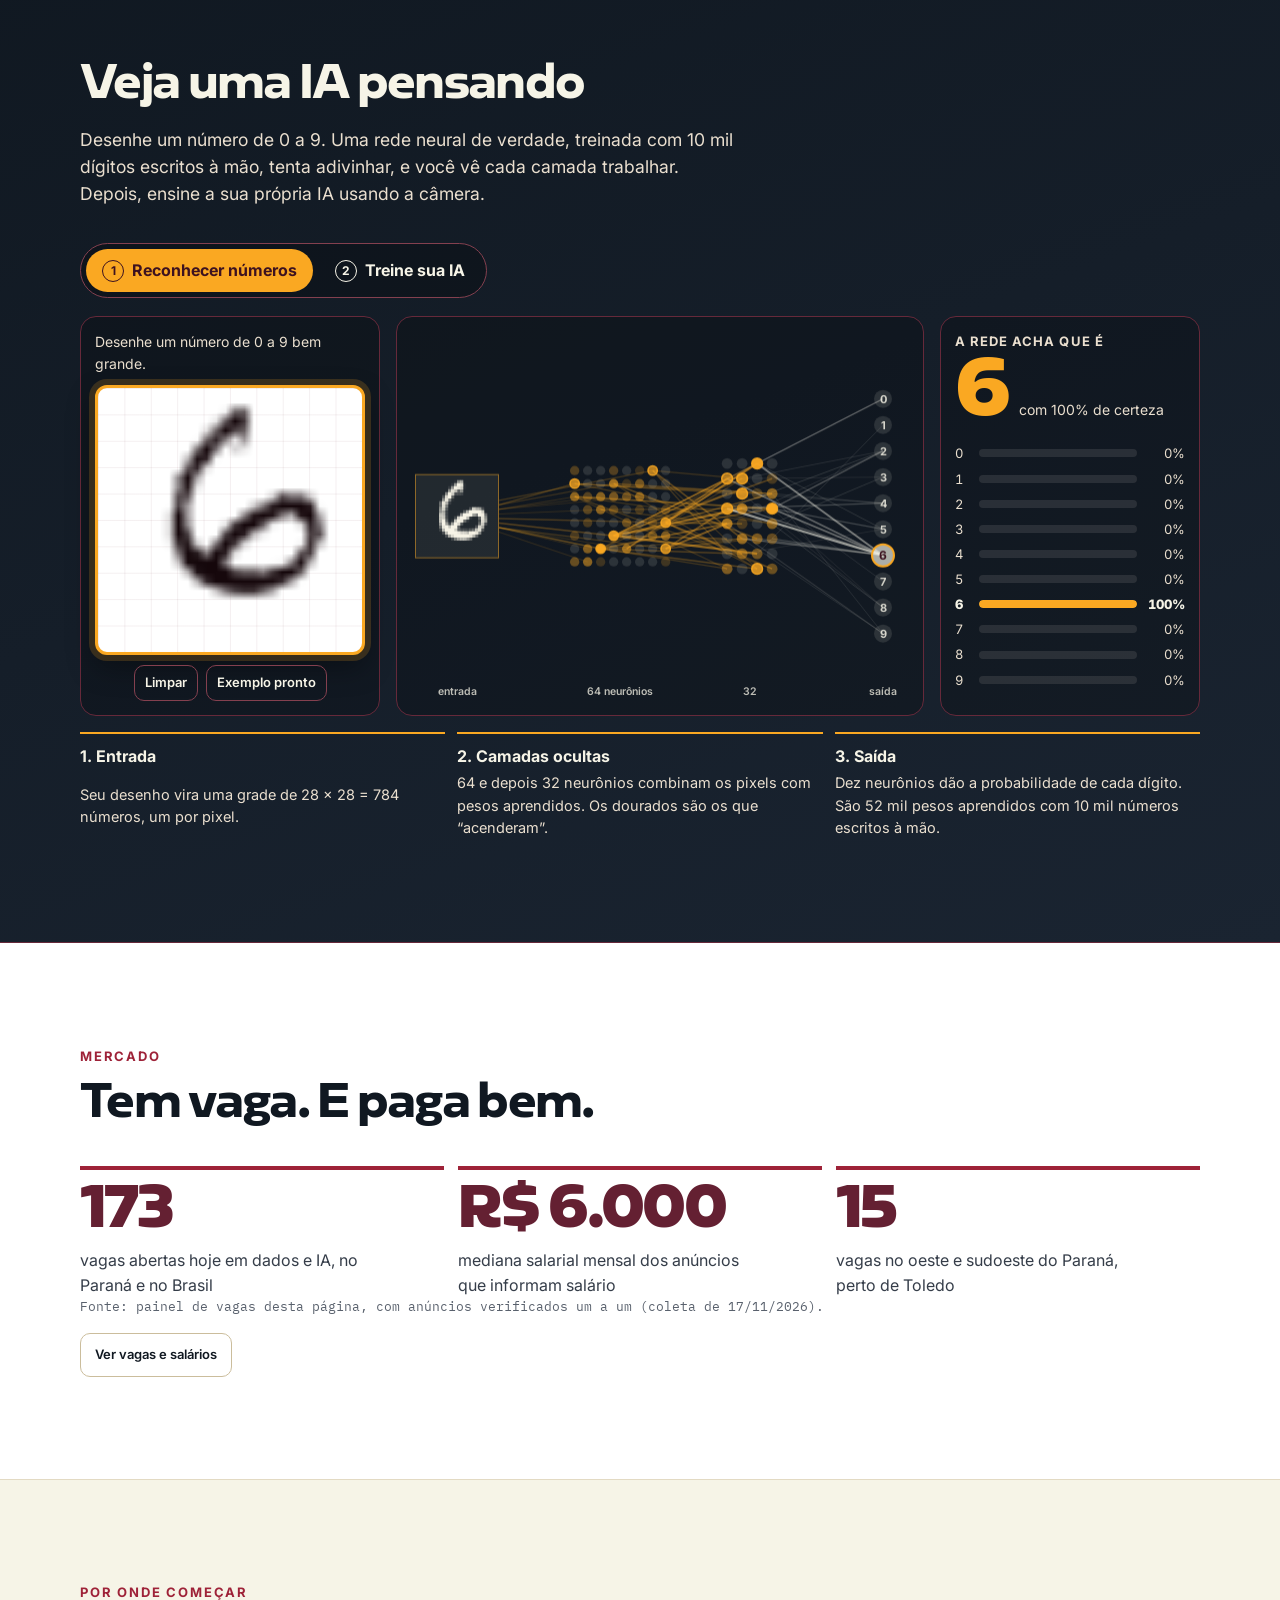
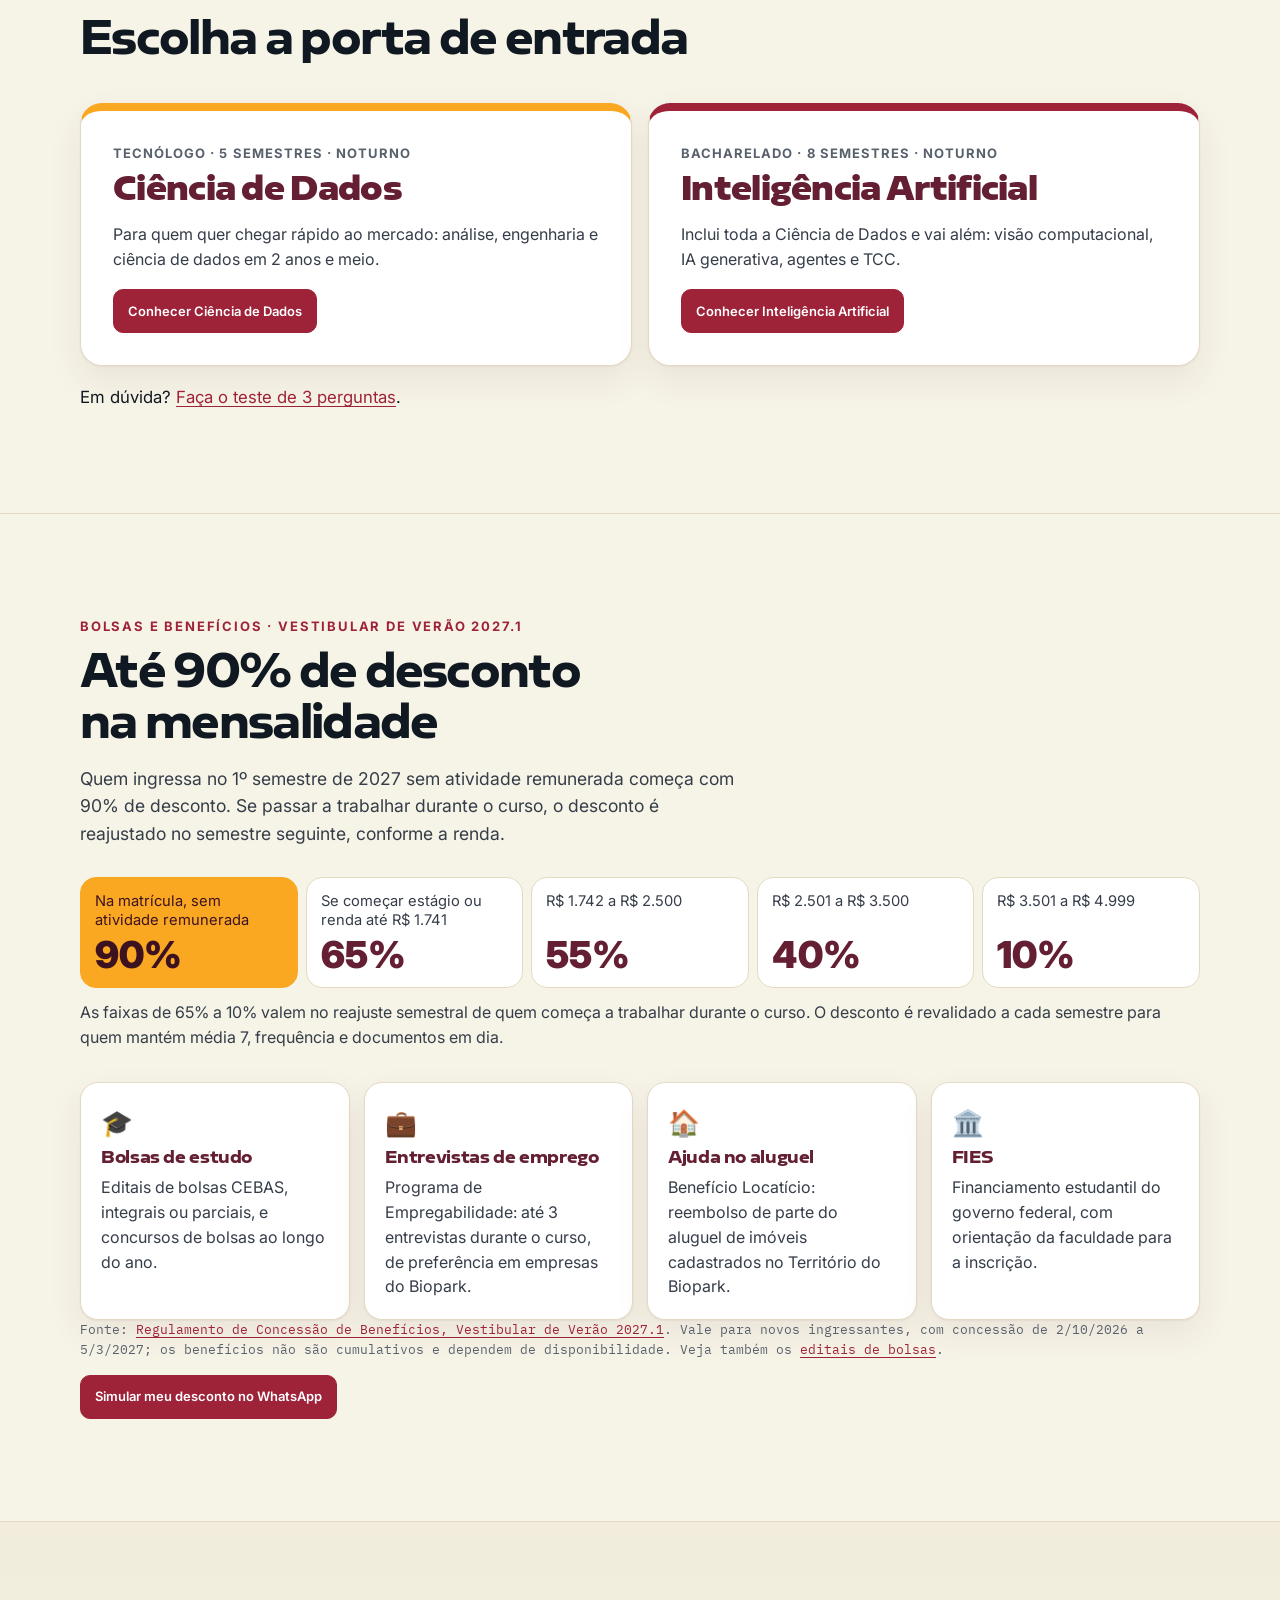
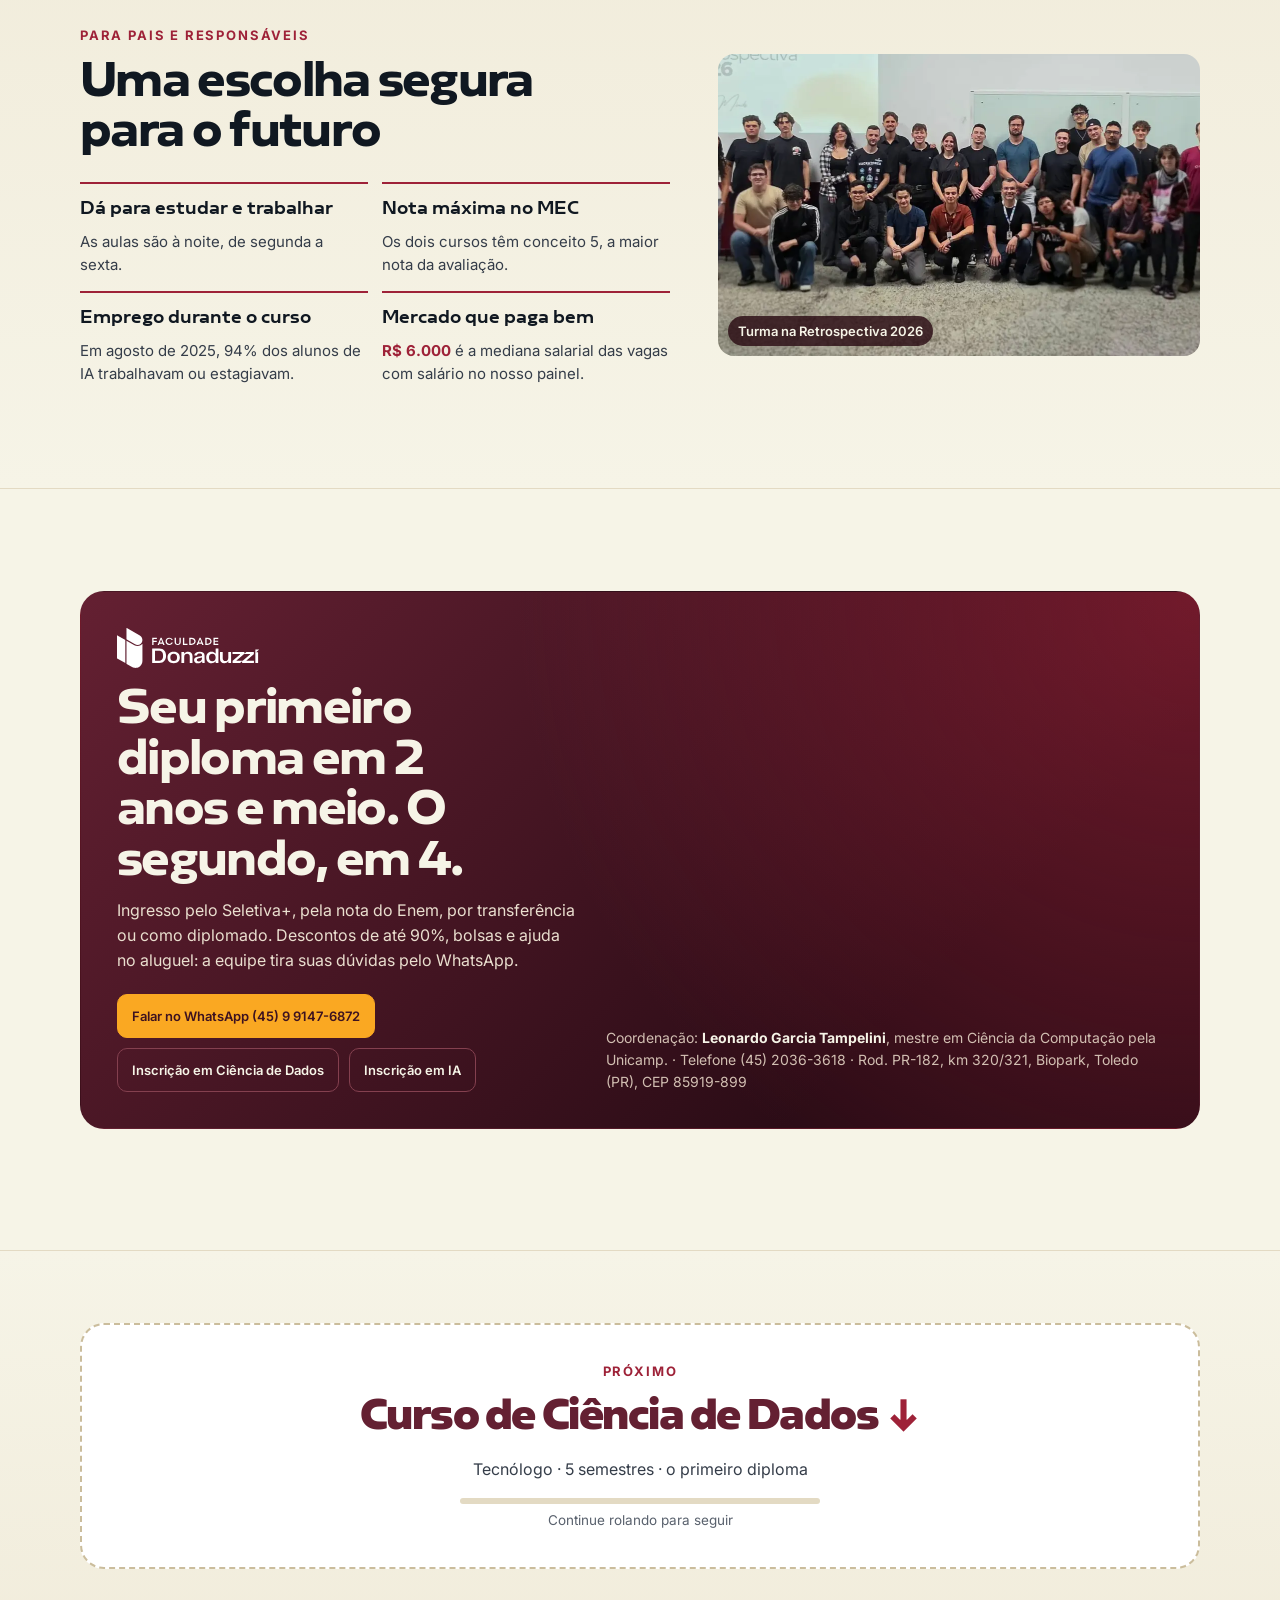
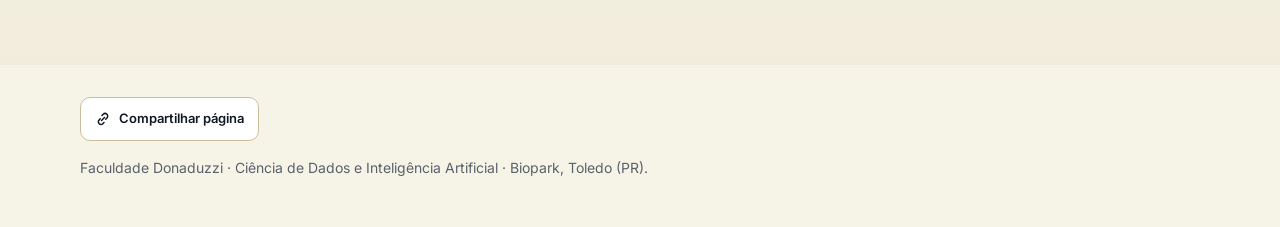
